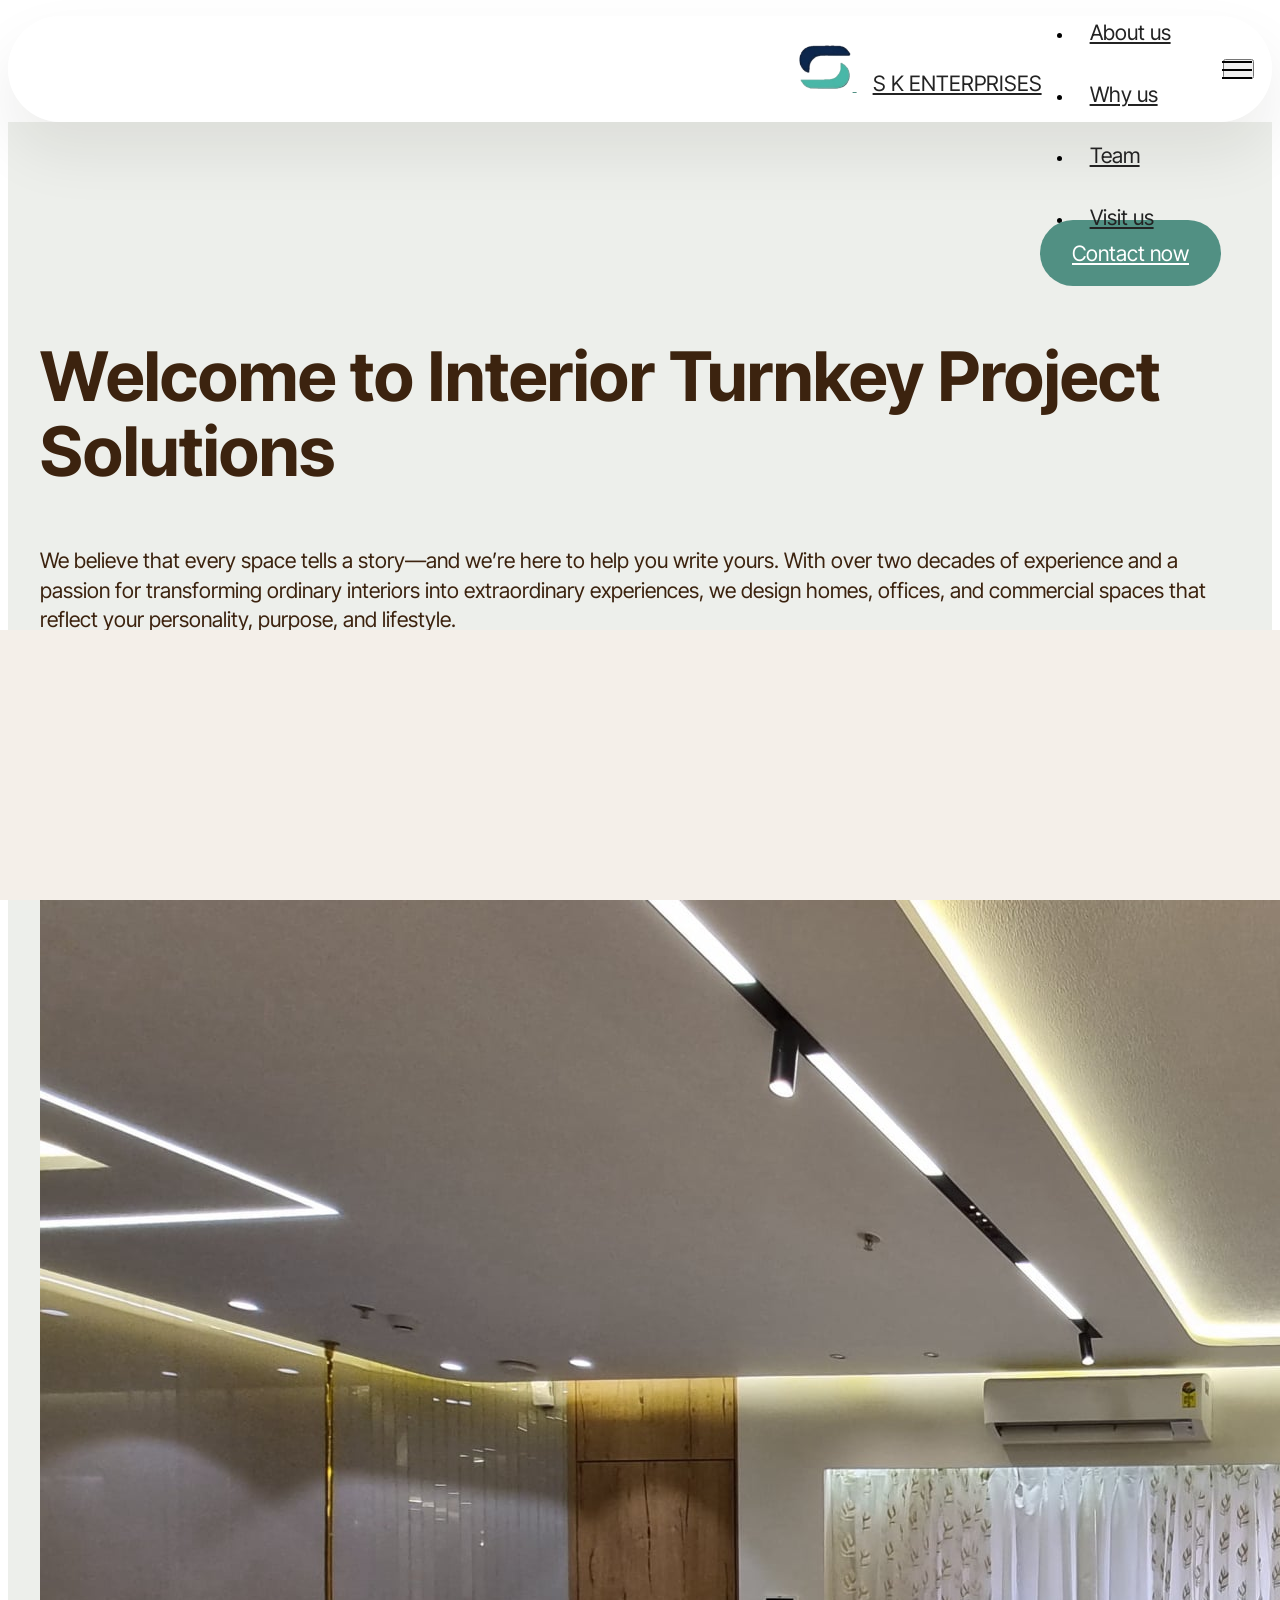
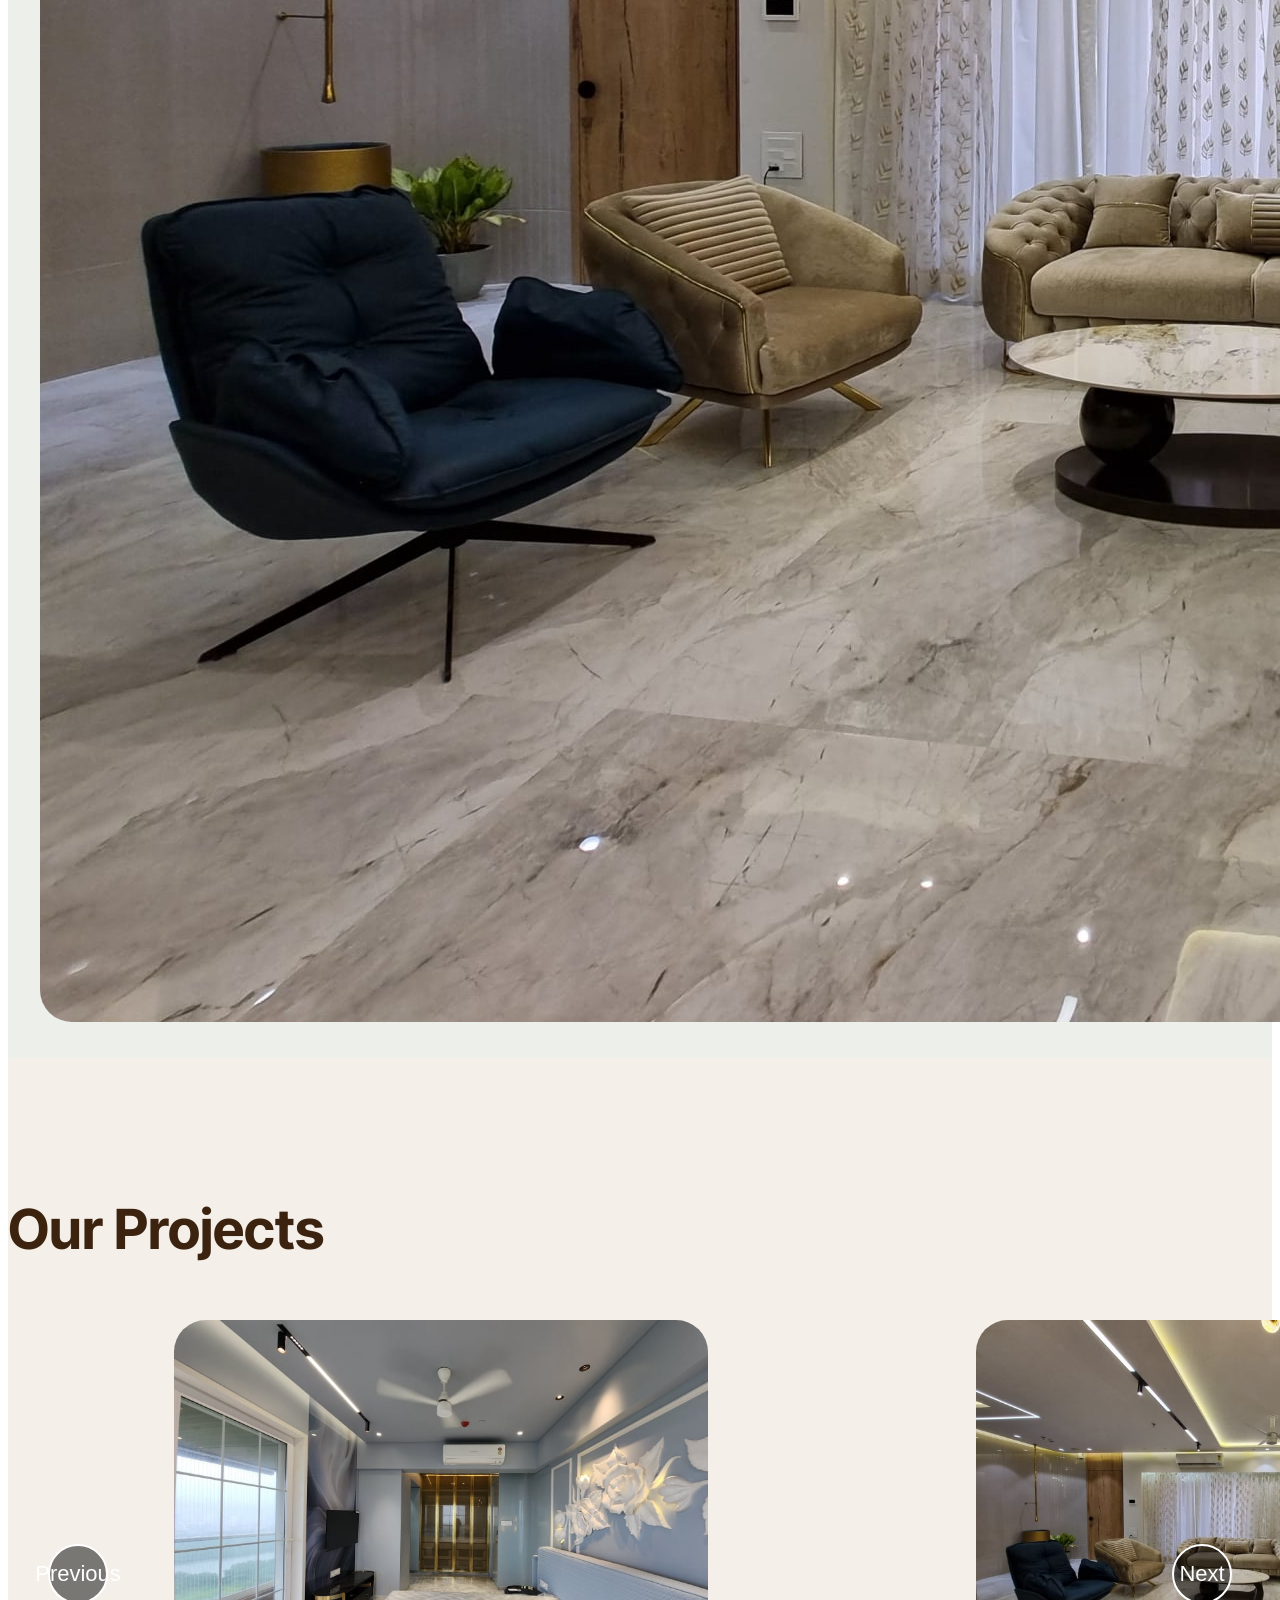
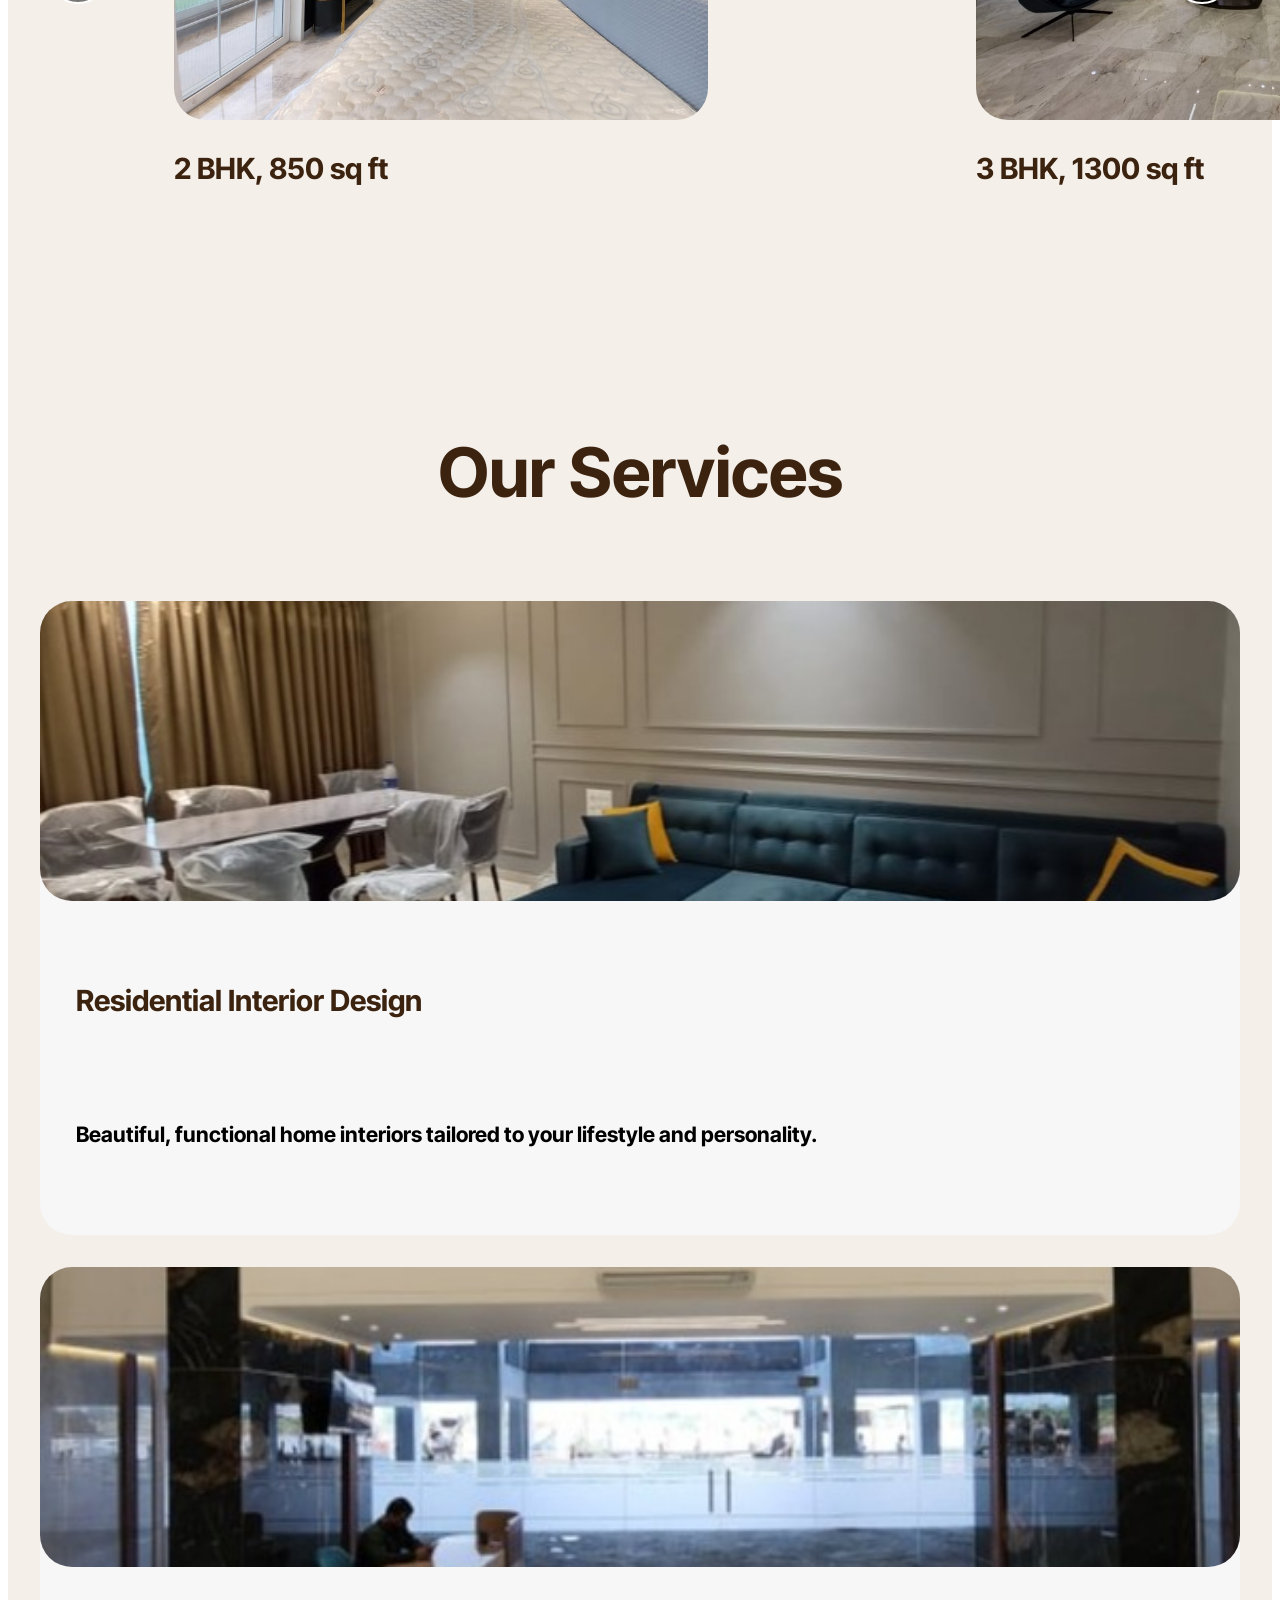
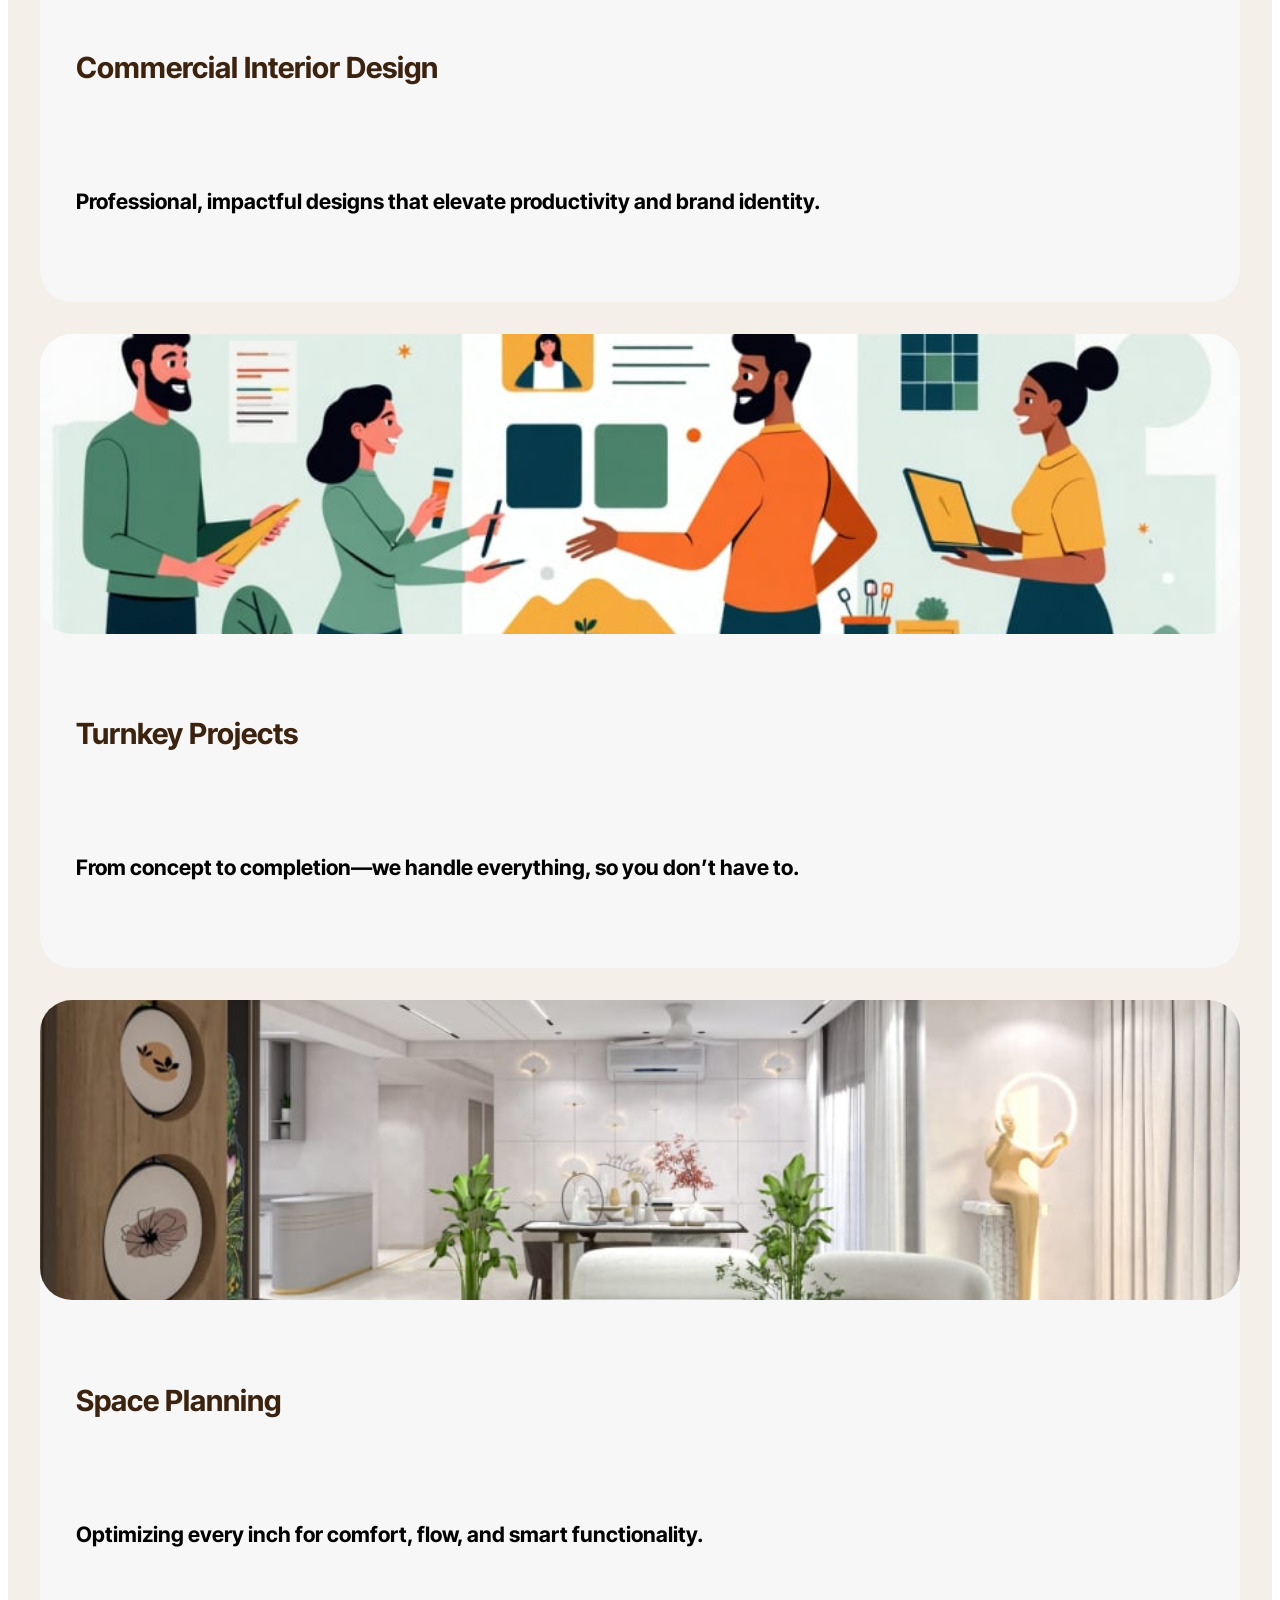
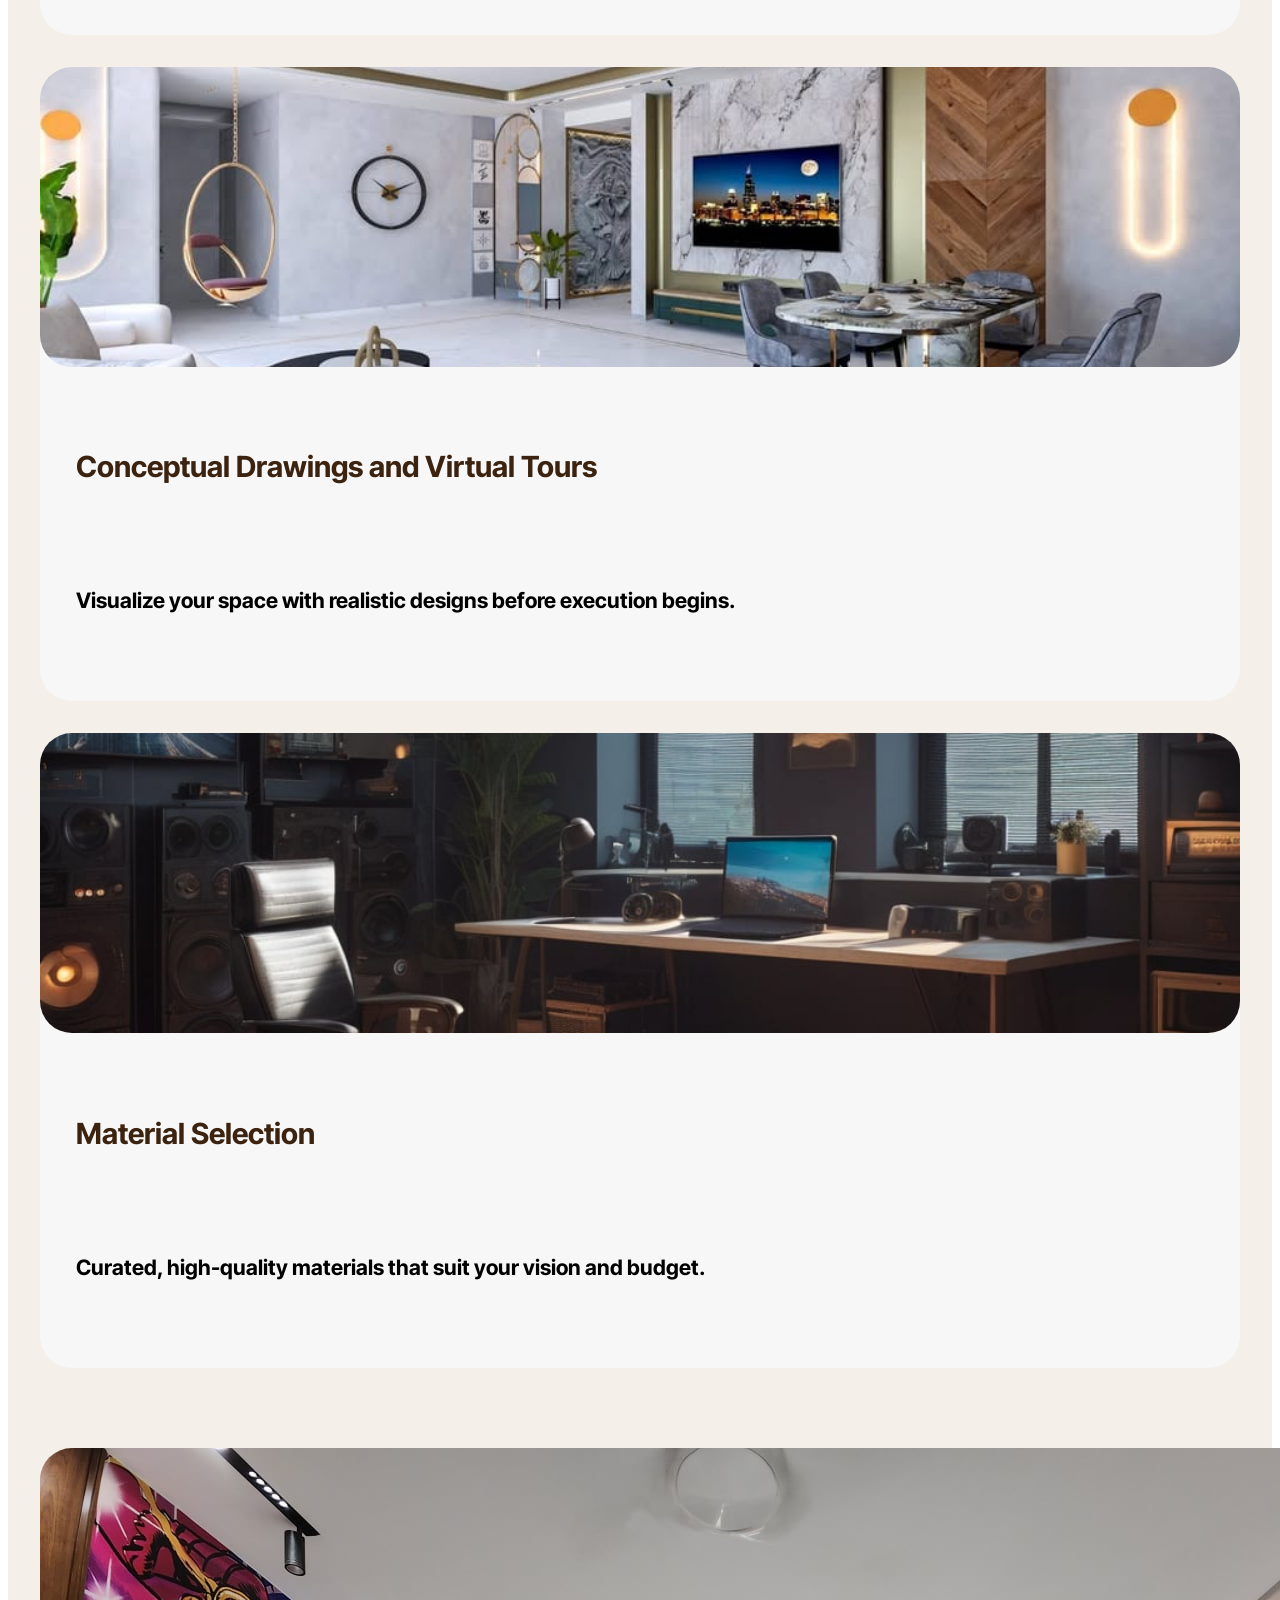
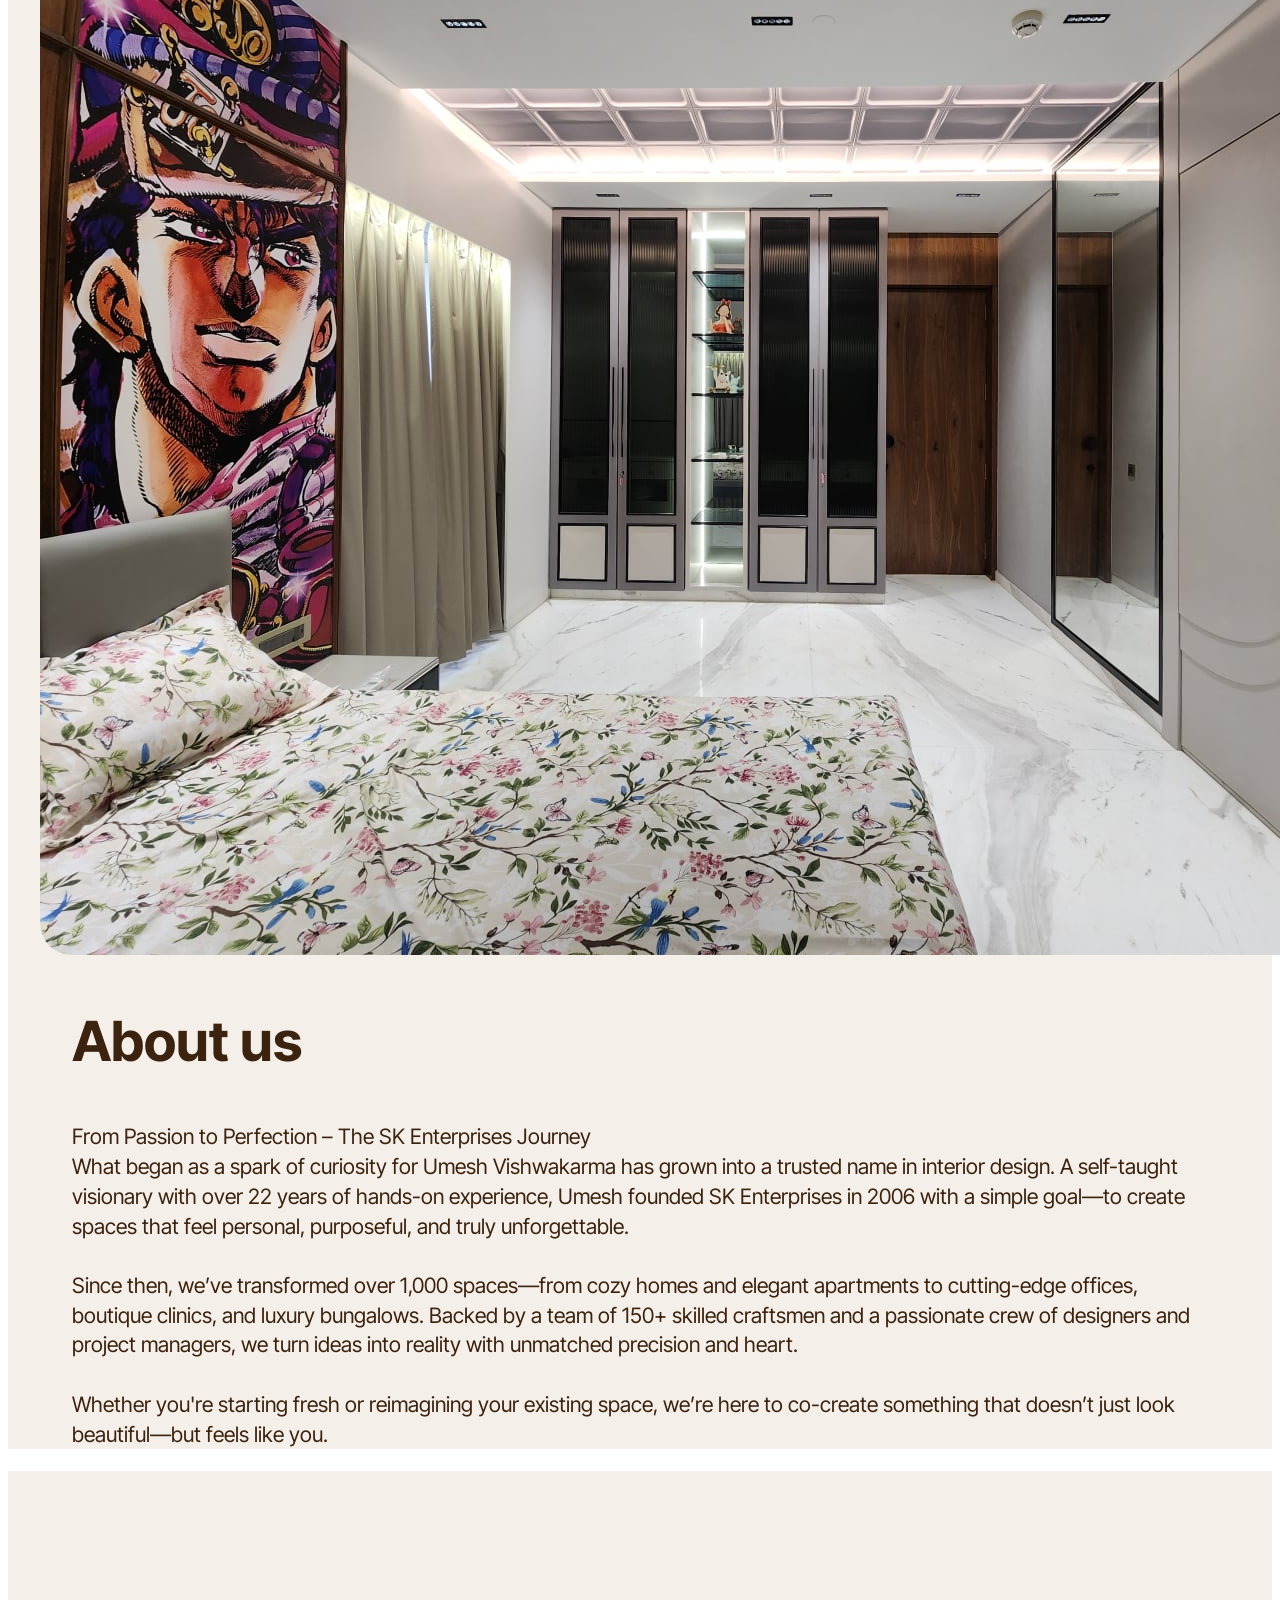
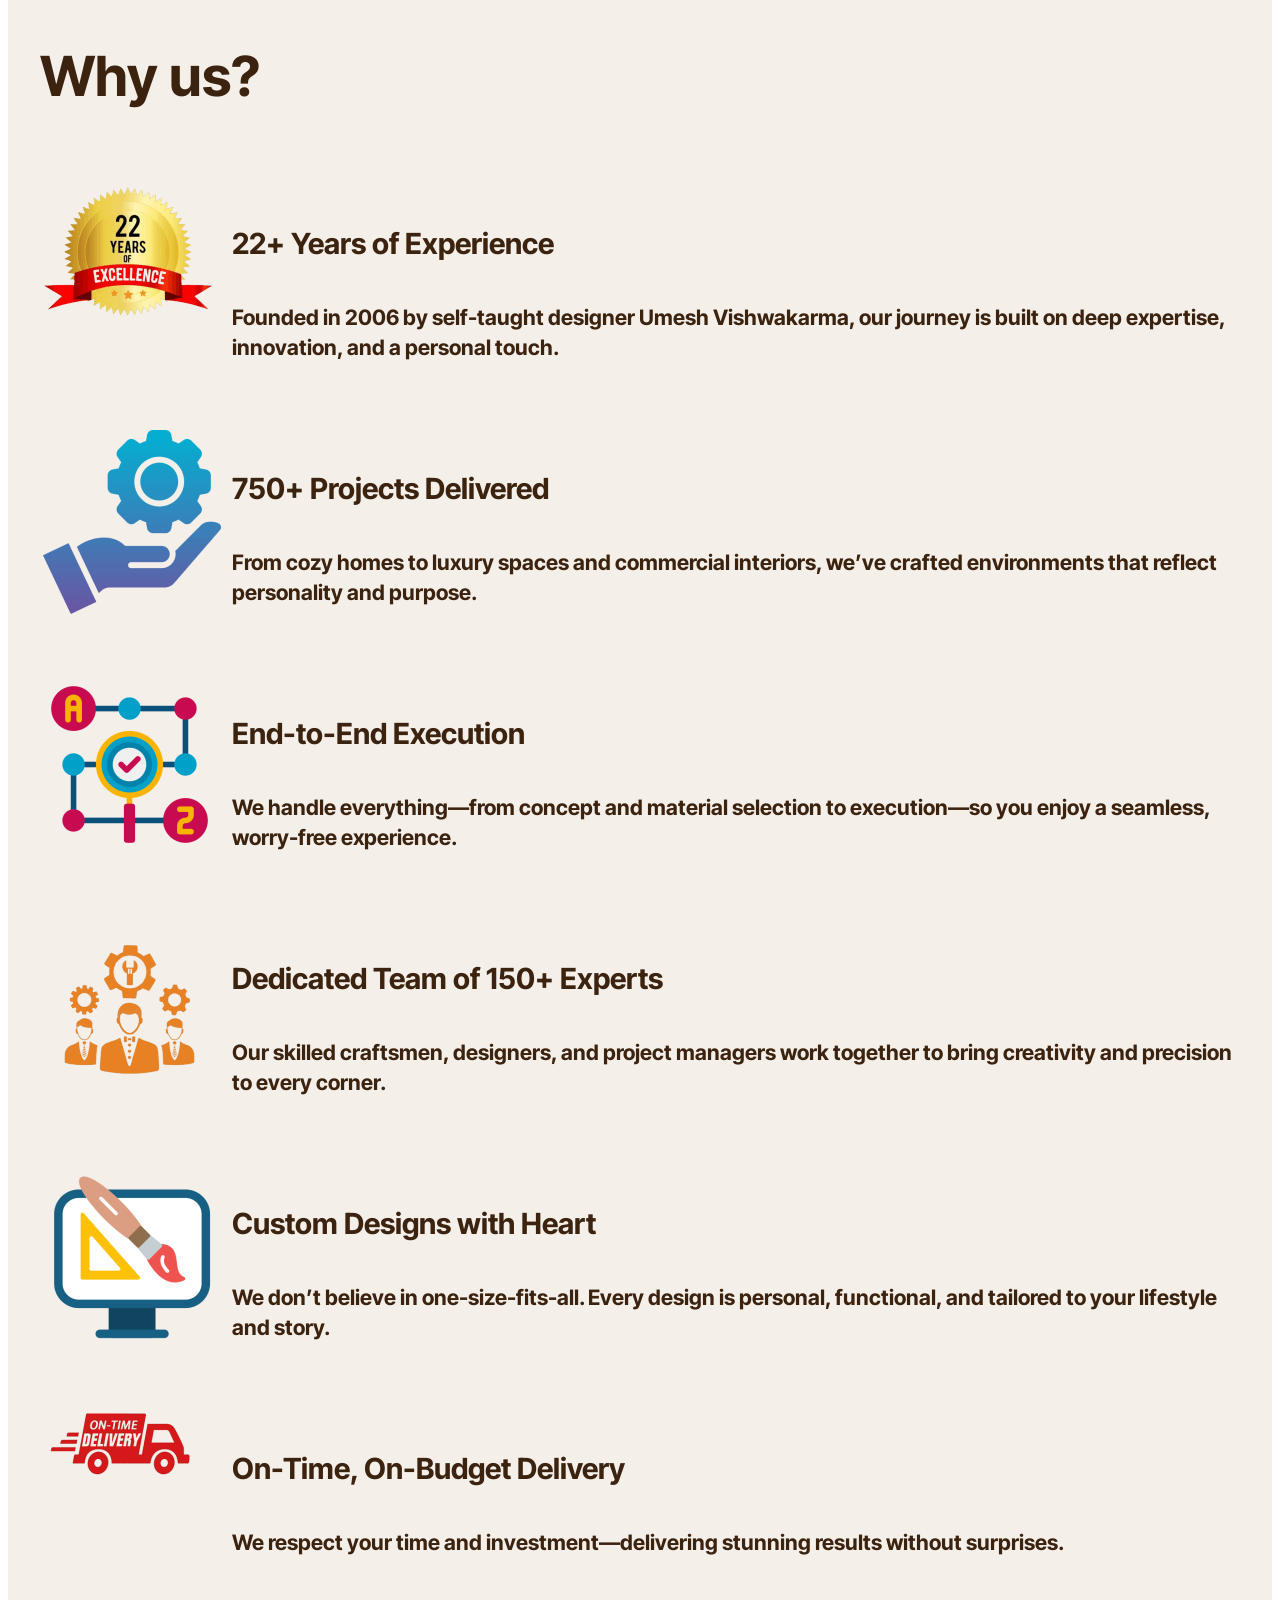
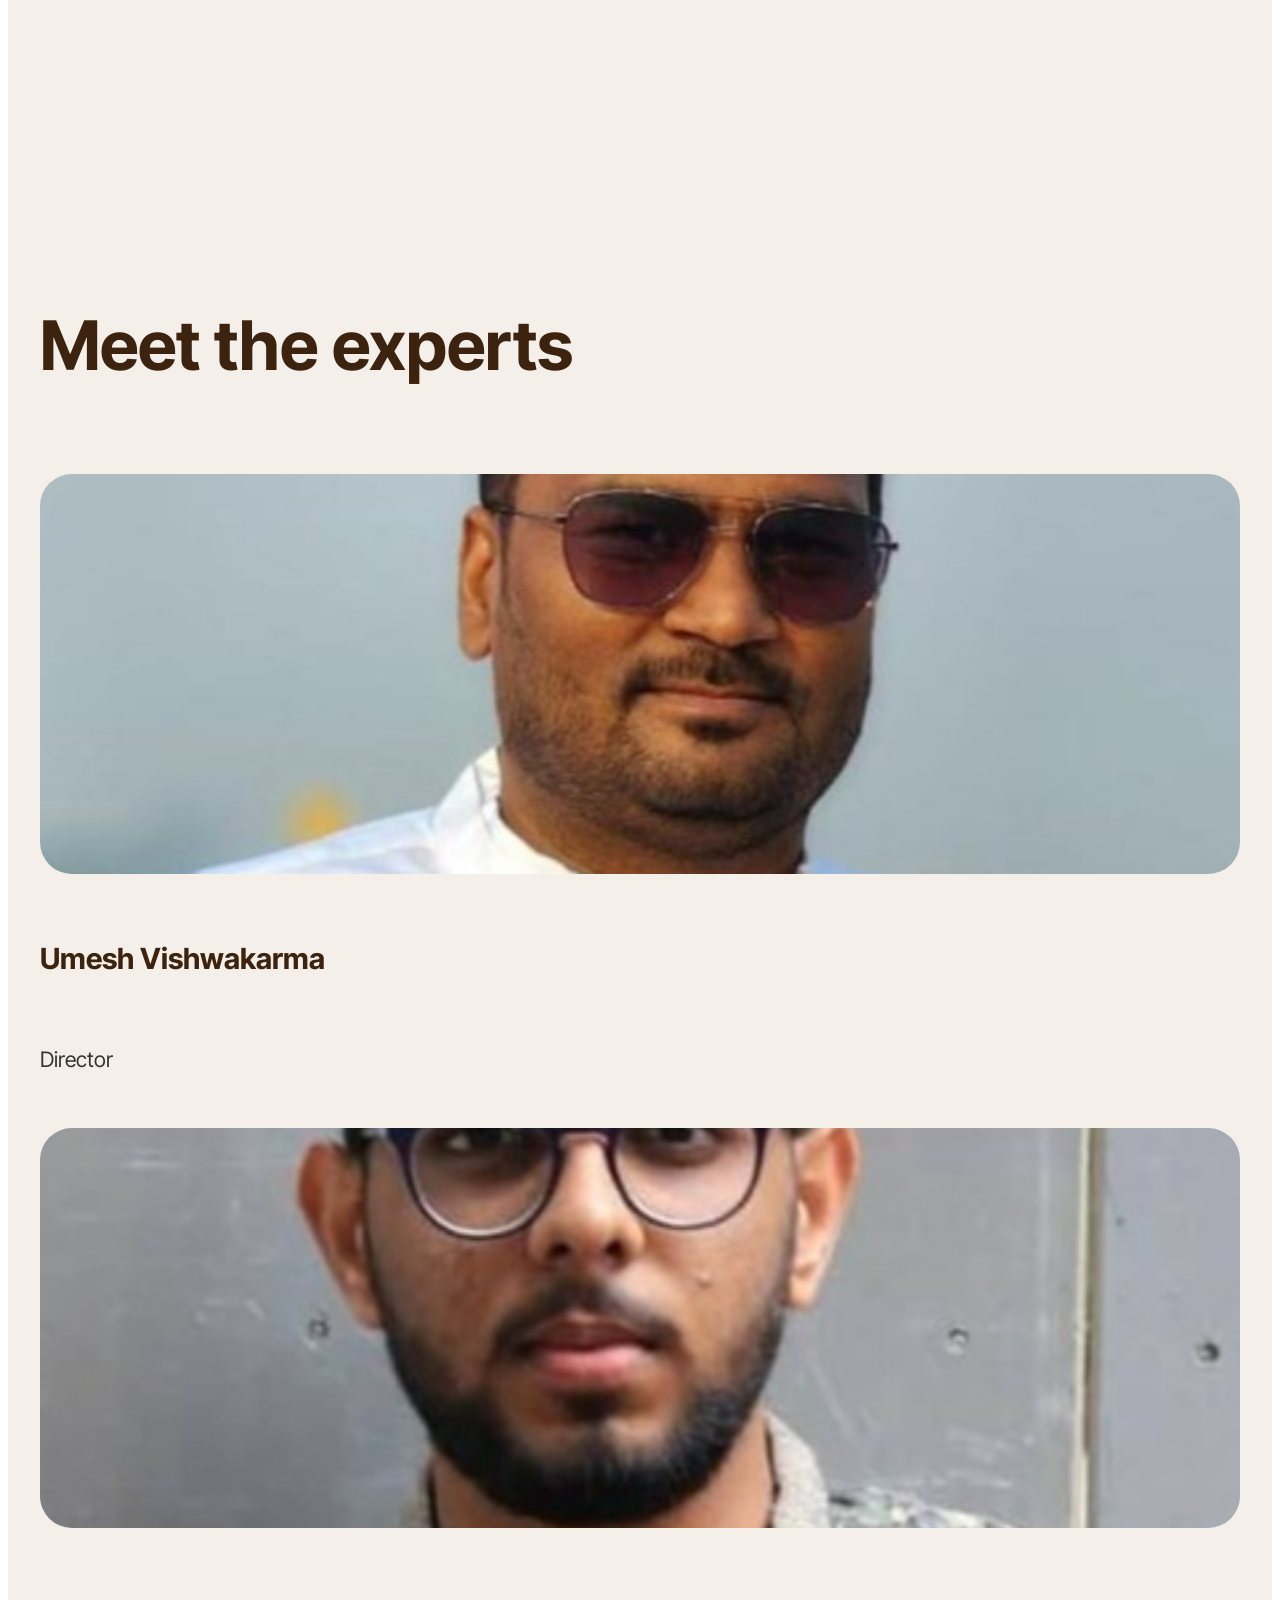
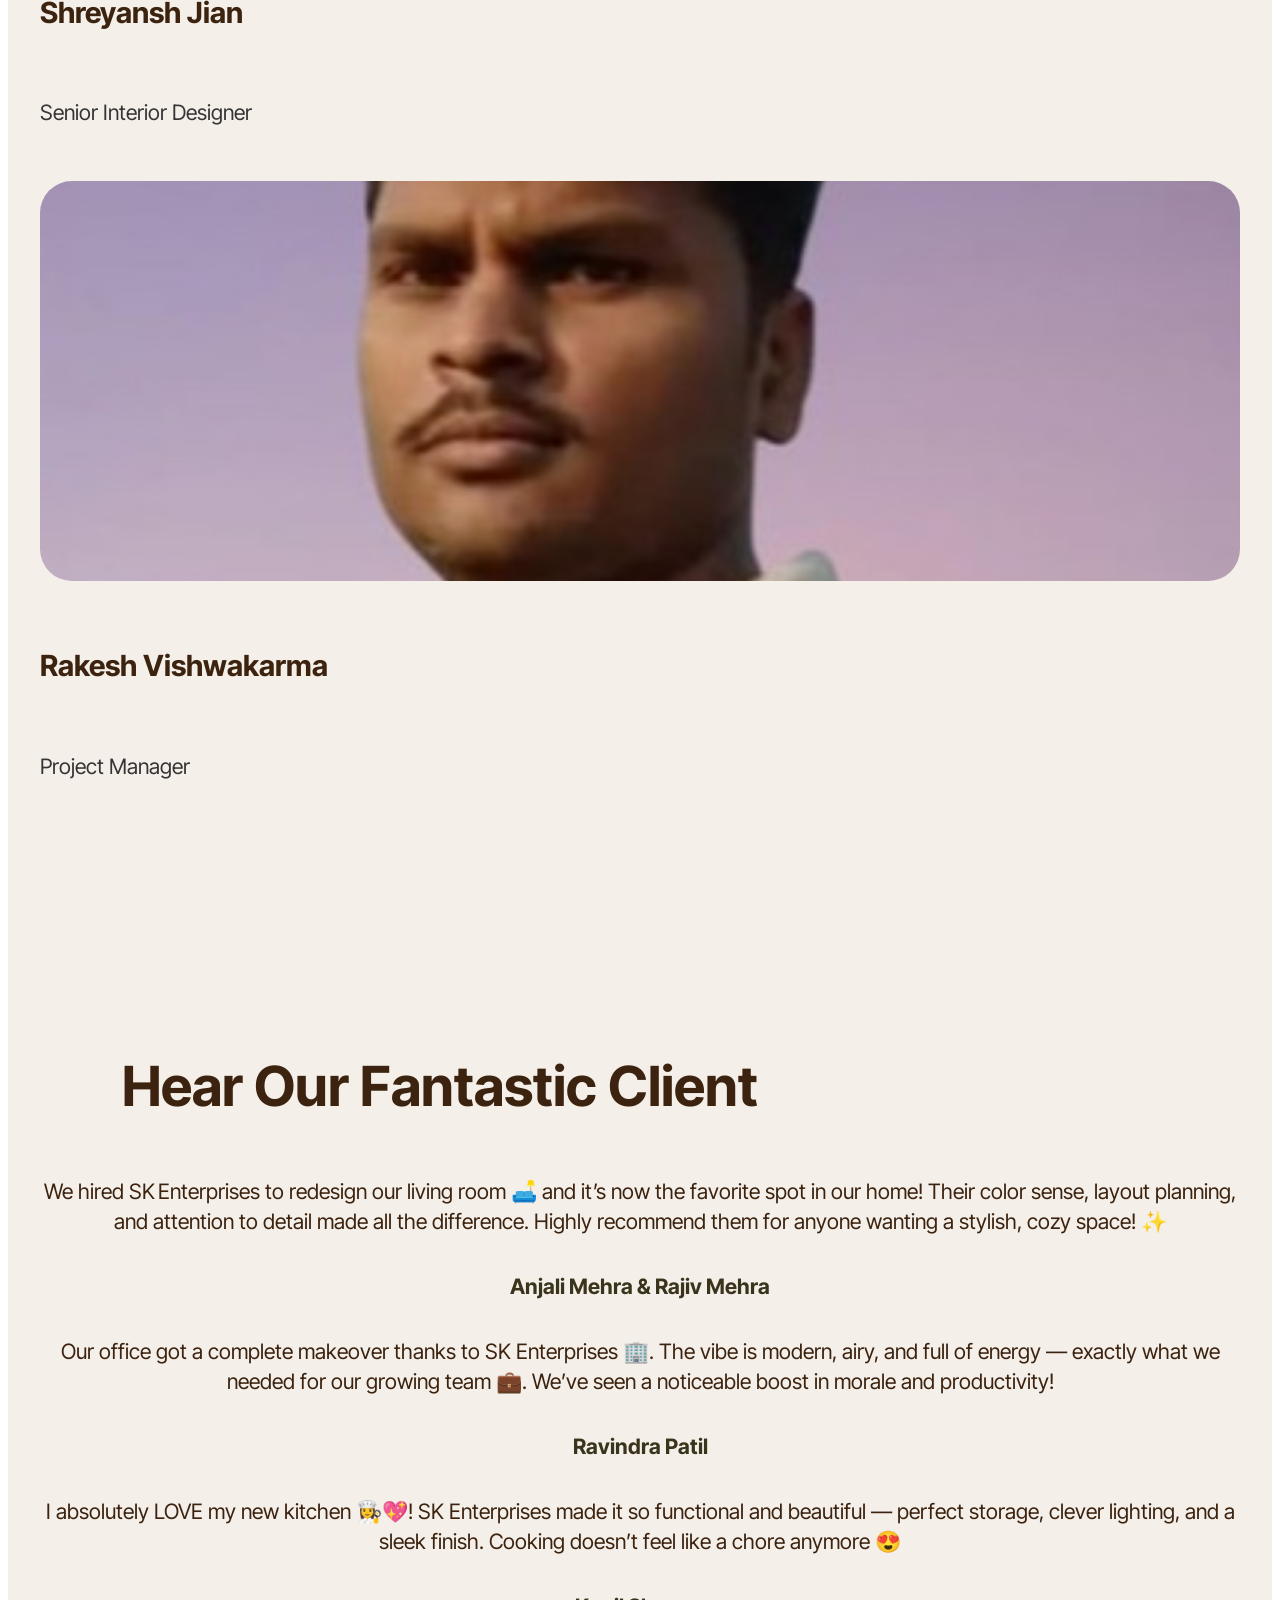
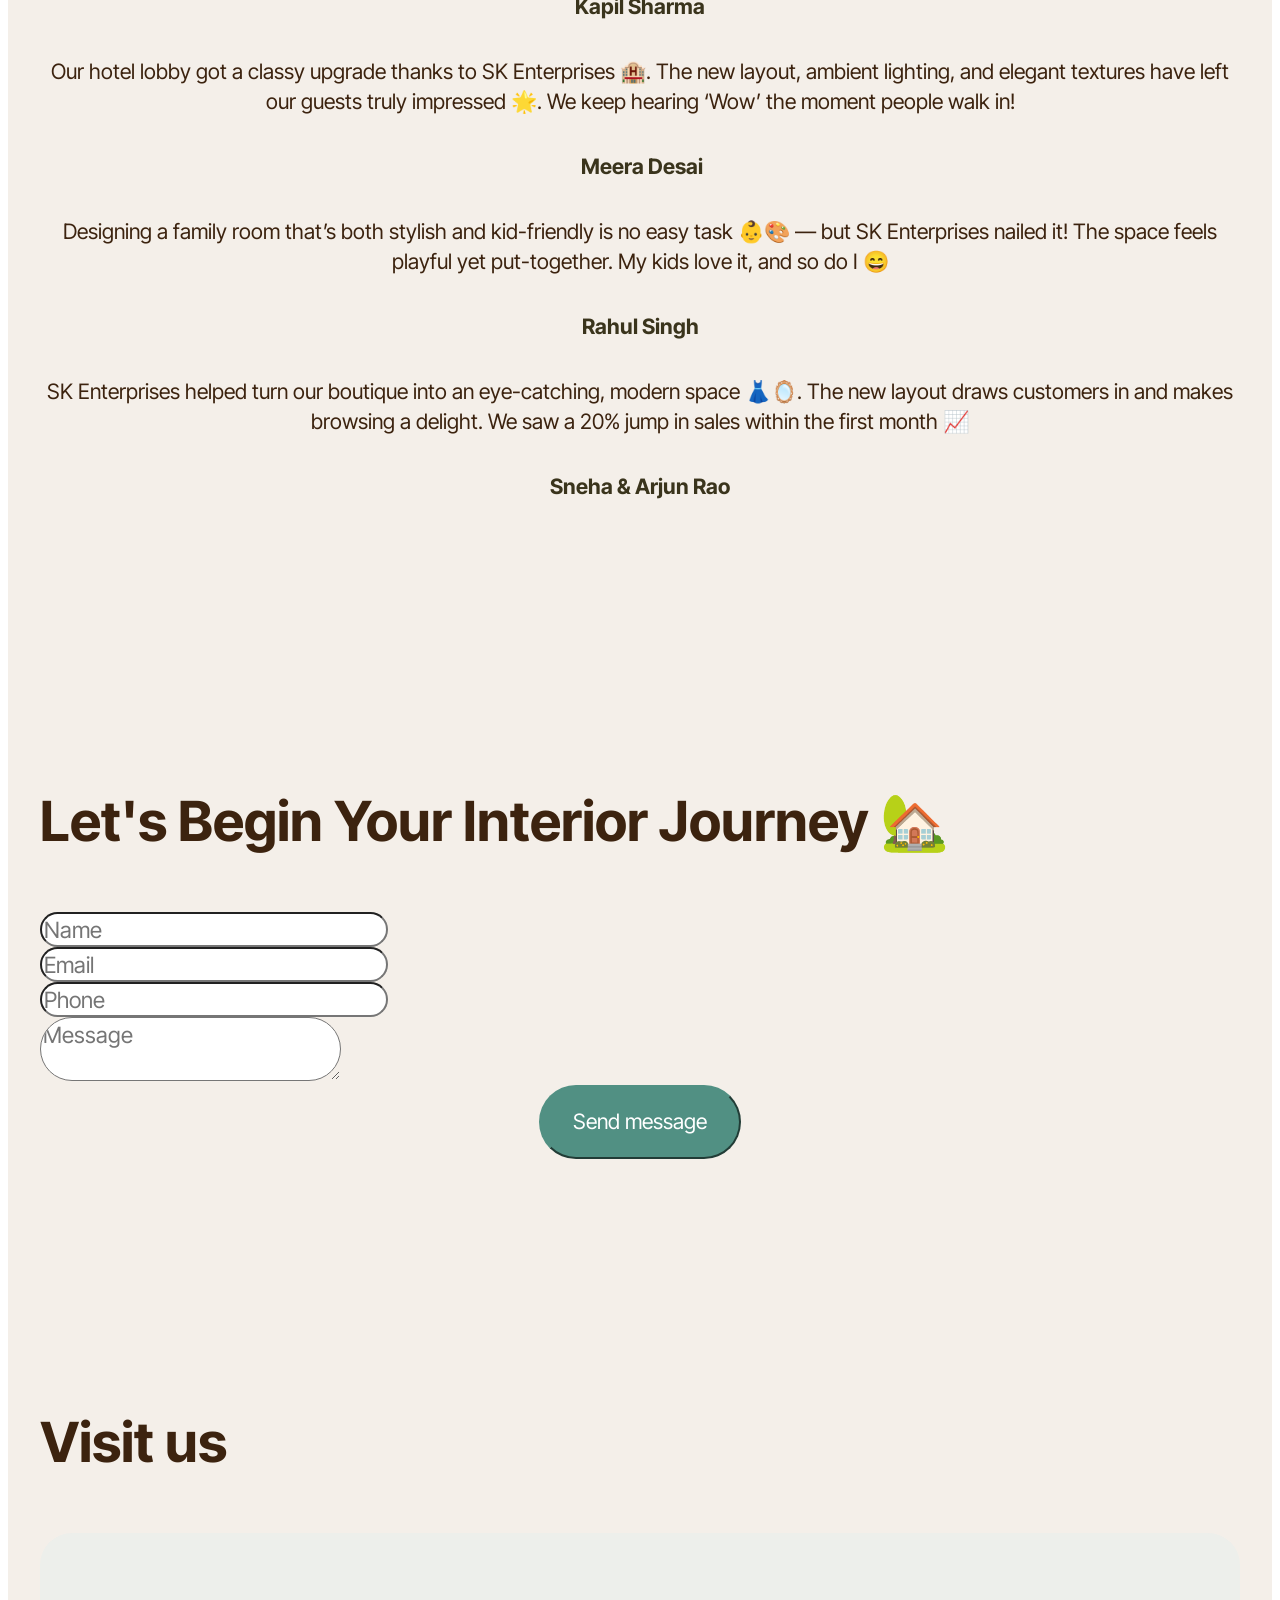
==== index.html @ c88d4fd4 "first" ====
<!DOCTYPE html>
<html  >
<head>
  <!-- Site made with S K Enterprises v6.0.6, https://skenterprises.work -->
  <meta charset="UTF-8">
  <meta http-equiv="X-UA-Compatible" content="IE=edge">
  <meta name="generator" content="Mobirise v6.0.6, skenterprises.work">
  <meta name="viewport" content="width=device-width, initial-scale=1, minimum-scale=1">
  <link rel="shortcut icon" href="assets/images/logo-96x81.png" type="image/x-icon">
  <meta name="description" content="">
  
  
  <title>Home</title>
  <link rel="stylesheet" href="assets/web/assets/mobirise-icons2/mobirise2.css">
  <link rel="stylesheet" href="assets/bootstrap/css/bootstrap.min.css">
  <link rel="stylesheet" href="assets/bootstrap/css/bootstrap-grid.min.css">
  <link rel="stylesheet" href="assets/bootstrap/css/bootstrap-reboot.min.css">
  <link rel="stylesheet" href="assets/animatecss/animate.css">
  <link rel="stylesheet" href="assets/dropdown/css/style.css">
  <link rel="stylesheet" href="assets/socicon/css/styles.css">
  <link rel="stylesheet" href="assets/theme/css/style.css">
  <link rel="preload" href="https://fonts.googleapis.com/css?family=Inter+Tight:100,200,300,400,500,600,700,800,900,100i,200i,300i,400i,500i,600i,700i,800i,900i&display=swap" as="style" onload="this.onload=null;this.rel='stylesheet'">
  <noscript><link rel="stylesheet" href="https://fonts.googleapis.com/css?family=Inter+Tight:100,200,300,400,500,600,700,800,900,100i,200i,300i,400i,500i,600i,700i,800i,900i&display=swap"></noscript>
  <link rel="preload" as="style" href="assets/mobirise/css/mbr-additional.css?v=DCrviF"><link rel="stylesheet" href="assets/mobirise/css/mbr-additional.css?v=DCrviF" type="text/css">

  
  
  
</head>
<body>
  
  <section data-bs-version="5.1" class="menu menu2 cid-tJS6tZXiPa" once="menu" id="menu02-0">
	

	<nav class="navbar navbar-dropdown navbar-fixed-top navbar-expand-lg">
		<div class="container">
			<div class="navbar-brand">
				<span class="navbar-logo">
					<a href="https://skenterprises.work/">
						<img src="assets/images/logo-96x81.png" alt="S K ENTERPRISES" style="height: 3rem;">
					</a>
				</span>
				<span class="navbar-caption-wrap"><a class="navbar-caption text-black text-primary display-4" href="index.html#header05-1">S K ENTERPRISES</a></span>
			</div>
			<button class="navbar-toggler" type="button" data-toggle="collapse" data-bs-toggle="collapse" data-target="#navbarSupportedContent" data-bs-target="#navbarSupportedContent" aria-controls="navbarNavAltMarkup" aria-expanded="false" aria-label="Toggle navigation">
				<div class="hamburger">
					<span></span>
					<span></span>
					<span></span>
					<span></span>
				</div>
			</button>
			<div class="collapse navbar-collapse" id="navbarSupportedContent">
				<ul class="navbar-nav nav-dropdown" data-app-modern-menu="true"><li class="nav-item"><a class="nav-link link text-black text-primary display-4" href="index.html#slider02-26">Projects</a></li><li class="nav-item">
						<a class="nav-link link text-black text-primary display-4" href="index.html#features04-1k" aria-expanded="false">Services</a>
					</li><li class="nav-item">
						<a class="nav-link link text-black text-primary display-4" href="index.html#header01-7">About us</a>
					</li><li class="nav-item"><a class="nav-link link text-black text-primary display-4" href="index.html#features015-m">Why us</a></li>
					
					<li class="nav-item">
						<a class="nav-link link text-black text-primary display-4" href="index.html#people03-1j">Team</a>
					</li><li class="nav-item"><a class="nav-link link text-black text-primary display-4" href="index.html#contacts02-9">Visit us</a></li></ul>
				
				<div class="navbar-buttons mbr-section-btn"><a class="btn btn-primary display-4" href="index.html#form02-6">Contact now</a></div>
			</div>
		</div>
	</nav>
</section>

<section data-bs-version="5.1" class="header5 cid-tJS6uM4N87" id="header05-1">
	

	
	
	<div class="topbg"></div>
	<div class="align-center container-fluid">
		<div class="row justify-content-center">
			<div class="col-md-12 col-lg-9">
				<h1 class="mbr-section-title mbr-fonts-style mb-4 display-1"><strong>Welcome to Interior Turnkey Project Solutions</strong></h1>
				<p class="mbr-text mbr-fonts-style mb-4 display-7">We believe that every space tells a story—and we’re here to help you write yours. With over two decades of experience and a passion for transforming ordinary interiors into extraordinary experiences, we design homes, offices, and commercial spaces that reflect your personality, purpose, and lifestyle. <br>From concept to completion, our team of skilled designers and craftsmen work with heart, precision, and creativity to bring your vision to life. Let’s design something timeless, functional, and truly you.</p>
				
			</div>
		</div>
		<div class="row mt-5 justify-content-center">
			<div class="col-12 col-lg-11">
				<img src="assets/images/whatsapp20image202025-08-1520at203.26.3920pm202-2542x1906.webp" alt="S K Enterprises" title="">
			</div>
		</div>
	</div>
</section>

<section data-bs-version="5.1" class="slider2 mbr-embla cid-uQK5oDhJ5b" id="slider02-26">
    

    
    

    <div class="position-relative text-center">
        <h3 class="mb-5 mbr-fonts-style display-2">
            <strong>Our Projects</strong></h3>

        <div class="embla" data-skip-snaps="true" data-align="center" data-loop="true" data-auto-play="true" data-auto-play-interval="4" data-draggable="true">
            <div class="embla__viewport container-fluid">
                <div class="embla__container">
                    
                    <div class="embla__slide slider-image item active" style="margin-left: 1rem; margin-right: 1rem;">
                        <div class="user">
                            <div class="user_image">
                                <div class="item-wrapper position-relative">
                                    
                                <a href="patil.html#gallery01-2d" target="false"></a><a href="4bhk1800.html#gallery01-2p" target="true"></a><a href="4bhk1800.html#gallery01-2p" target="true"></a><a href="2bhk1200.html#gallery01-1u" target="true"></a><a href="2bhk1200.html" target="true"></a><a href="2bhk850.html"><img src="assets/images/img-20250621-wa0103-815x611.webp" alt="2 BHK" data-slide-to="0" data-bs-slide-to="0"></a></div>
                            </div>
                            <div class="user_text mb-4">
                                <p class="mbr-fonts-style display-5"><strong>2 BHK, 850 sq ft</strong></p>
                            </div>
                            
                            
                        </div>
                    </div><div class="embla__slide slider-image item active" style="margin-left: 1rem; margin-right: 1rem;">
                        <div class="user">
                            <div class="user_image">
                                <div class="item-wrapper position-relative">
                                    
                                <a href="patil.html#gallery01-2d" target="false"></a><a href="4bhk1800.html#gallery01-2p" target="true"></a><a href="4bhk1800.html#gallery01-2p" target="true"></a><a href="2bhk1200.html#gallery01-1u" target="true"></a><a href="2bhk1200.html#gallery01-1u" target="false"></a><a href="3bhk1500.html" target="true"></a><a href="3bhk1300.html"><img src="assets/images/img-20240228-wa0088-815x611.webp" alt="3 BHK" data-slide-to="1" data-bs-slide-to="1"></a></div>
                            </div>
                            <div class="user_text mb-4">
                                <p class="mbr-fonts-style display-5"><strong>3 BHK, 1300 sq ft</strong></p>
                            </div>
                            
                            
                        </div>
                    </div><div class="embla__slide slider-image item active" style="margin-left: 1rem; margin-right: 1rem;">
                        <div class="user">
                            <div class="user_image">
                                <div class="item-wrapper position-relative">
                                    
                                <a href="patil.html#gallery01-2d" target="false"></a><a href="4bhk1800.html#gallery01-2p" target="true"></a><a href="4bhk1800.html#gallery01-2p" target="true"></a><a href="2bhk1200.html#gallery01-1u" target="true"></a><a href="4bhk1800.html" target="true"></a><a href="4bhk1500.html"><img src="assets/images/20250619-131458-815x611.webp" alt="4 BHK" data-slide-to="2" data-bs-slide-to="2"></a></div>
                            </div>
                            <div class="user_text mb-4">
                                <p class="mbr-fonts-style display-5"><strong>4 BHK, 1500 sq ft</strong></p>
                            </div>
                            
                            
                        </div>
                    </div><div class="embla__slide slider-image item active" style="margin-left: 1rem; margin-right: 1rem;">
                        <div class="user">
                            <div class="user_image">
                                <div class="item-wrapper position-relative">
                                    
                                <a href="patil.html#gallery01-2d" target="false"></a><a href="4bhk1800.html#gallery01-2p" target="true"></a><a href="4bhk1800.html#gallery01-2p" target="true"></a><a href="2bhk1200.html#gallery01-1u" target="true"></a><a href="page5.html" target="true"></a><a href="5bhk3000.html"><img src="assets/images/20250619-122621-815x611.webp" alt="5 BHK" data-slide-to="3" data-bs-slide-to="3"></a></div>
                            </div>
                            <div class="user_text mb-4">
                                <p class="mbr-fonts-style display-5"><strong>Penthouse, 3000 sq ft</strong></p>
                            </div>
                            
                            
                        </div>
                    </div><div class="embla__slide slider-image item active" style="margin-left: 1rem; margin-right: 1rem;">
                        <div class="user">
                            <div class="user_image">
                                <div class="item-wrapper position-relative">
                                    
                                <a href="patil.html#gallery01-2d" target="false"></a><a href="4bhk1800.html#gallery01-2p" target="true"></a><a href="4bhk1800.html#gallery01-2p" target="true"></a><a href="2bhk1200.html#gallery01-1u" target="true"></a><a href="page6.html" target="true"></a><a href="lobby.html"><img src="assets/images/whatsapp20image202025-08-1520at204.30.5720pm202-815x611.webp" alt="Lobby " data-slide-to="4" data-bs-slide-to="4"></a></div>
                            </div>
                            <div class="user_text mb-4">
                                <p class="mbr-fonts-style display-5"><strong>Reception Lobby</strong></p>
                            </div>
                            
                            
                        </div>
                    </div>
                    
                </div>
            </div>
            <button class="embla__button embla__button--prev">
                <span class="mobi-mbri mobi-mbri-arrow-prev mbr-iconfont" aria-hidden="true"></span>
                <span class="sr-only visually-hidden visually-hidden">Previous</span>
            </button>
            <button class="embla__button embla__button--next">
                <span class="mobi-mbri mobi-mbri-arrow-next mbr-iconfont" aria-hidden="true"></span>
                <span class="sr-only visually-hidden visually-hidden">Next</span>
            </button>
        </div>
    </div>
</section>

<section data-bs-version="5.1" class="features4 cid-uP9hvkWkOQ" id="features04-1k">
	
	
	<div class="container-fluid">
		<div class="mbr-section-head mb-5">
			<h4 class="mbr-section-title mbr-fonts-style align-left mb-3 display-1">
				<strong>Our Services</strong></h4>
			
			
		</div>
		<div class="row">
			
			<div class="item features-image col-12 col-md-6 col-lg-4 active">
				<div class="item-wrapper">
					<div class="item-img">
						<img src="assets/images/whatsapp20image202025-08-1520at204.34.4820pm-883x662.webp" alt="S K Enterprises" data-slide-to="0" data-bs-slide-to="0">
					</div>
					<div class="item-content">
						<h5 class="item-title mbr-fonts-style display-5"><strong>Residential Interior Design</strong></h5>
						<h6 class="item-subtitle mbr-fonts-style display-7"><strong>Beautiful, functional home interiors tailored to your lifestyle and personality.</strong></h6>
						
						
					</div>
				</div>
			</div><div class="item features-image col-12 col-md-6 col-lg-4">
				<div class="item-wrapper">
					<div class="item-img">
						<img src="assets/images/whatsapp20image202025-08-1520at204.30.5720pm-883x662.webp" alt="S K Enterprises" data-slide-to="1" data-bs-slide-to="1">
					</div>
					<div class="item-content">
						<h5 class="item-title mbr-fonts-style display-5"><strong>Commercial Interior Design</strong></h5>
						<h6 class="item-subtitle mbr-fonts-style display-7"><strong>Professional, impactful designs that elevate productivity and brand identity.</strong></h6>
						
						
					</div>

				</div>
			</div>
			<div class="item features-image col-12 col-md-6 col-lg-4">
				<div class="item-wrapper">
					<div class="item-img">
						<img src="assets/images/flux-dev-a-stylized-illustration-of-a-creative-workspace-showc-1-883x883.webp" alt="S K Enterprises" data-slide-to="2" data-bs-slide-to="2">
					</div>
					<div class="item-content">
						<h5 class="item-title mbr-fonts-style display-5"><strong>Turnkey Projects</strong></h5>
						<h6 class="item-subtitle mbr-fonts-style display-7"><strong>From concept to completion—we handle everything, so you don’t have to.</strong></h6>
						
						
					</div>
				</div>
			</div><div class="item features-image col-12 col-md-6 col-lg-4">
				<div class="item-wrapper">
					<div class="item-img">
						<img src="assets/images/space20planning-883x496.webp" alt="S K Enterprises" data-slide-to="3" data-bs-slide-to="3">
					</div>
					<div class="item-content">
						<h5 class="item-title mbr-fonts-style display-5"><strong>Space Planning</strong></h5>
						<h6 class="item-subtitle mbr-fonts-style display-7"><strong>Optimizing every inch for comfort, flow, and smart functionality.</strong></h6>
						
						
					</div>
				</div>
			</div><div class="item features-image col-12 col-md-6 col-lg-4">
				<div class="item-wrapper">
					<div class="item-img">
						<img src="assets/images/469673461-122193527882192887-3149158123105357282-n-960x540.webp" alt="S K Enterprises" data-slide-to="4" data-bs-slide-to="4">
					</div>
					<div class="item-content">
						<h5 class="item-title mbr-fonts-style display-5"><strong>Conceptual Drawings and Virtual Tours</strong></h5>
						<h6 class="item-subtitle mbr-fonts-style display-7"><strong>Visualize your space with realistic designs before execution begins.</strong></h6>
						
						
					</div>
				</div>
			</div><div class="item features-image col-12 col-md-6 col-lg-4">
				<div class="item-wrapper">
					<div class="item-img">
						<img src="assets/images/albedobase-xl-material-selection-for-interior-design-curated-h-3-1024x1024.webp" alt="S K Enterprises" data-slide-to="5" data-bs-slide-to="5">
					</div>
					<div class="item-content">
						<h5 class="item-title mbr-fonts-style display-5"><strong>Material Selection</strong></h5>
						<h6 class="item-subtitle mbr-fonts-style display-7"><strong>Curated, high-quality materials that suit your vision and budget.</strong></h6>
						
						
					</div>
				</div>
			</div>
			
			
			
		</div>
	</div>
</section>

<section data-bs-version="5.1" class="header1 cid-tJS9vXDdRK mbr-fullscreen" id="header01-7">
	

	
	

	<div class="container">
		<div class="row justify-content-center">
			<div class="col-12 col-md-12 col-lg-7 image-wrapper">
				<img class="w-100" src="assets/images/20250619-114751-1476x1107.webp" alt="S K Enterprises">
			</div>
			<div class="col-12 col-lg col-md-12">
				<div class="text-wrapper align-left">
					<h1 class="mbr-section-title mbr-fonts-style mb-4 display-2"><strong>About us</strong></h1>
					<p class="mbr-text mbr-fonts-style mb-4 display-7">From Passion to Perfection – The SK Enterprises Journey<br>What began as a spark of curiosity for Umesh Vishwakarma has grown into a trusted name in interior design. A self-taught visionary with over 22 years of hands-on experience, Umesh founded SK Enterprises in 2006 with a simple goal—to create spaces that feel personal, purposeful, and truly unforgettable.<br><br>Since then, we’ve transformed over 1,000 spaces—from cozy homes and elegant apartments to cutting-edge offices, boutique clinics, and luxury bungalows. Backed by a team of 150+ skilled craftsmen and a passionate crew of designers and project managers, we turn ideas into reality with unmatched precision and heart.<br><br>Whether you're starting fresh or reimagining your existing space, we’re here to co-create something that doesn’t just look beautiful—but feels like you.</p>
					
				</div>
			</div>
		</div>
	</div>
</section>

<section data-bs-version="5.1" class="features15 cid-tLek7gQhG7" id="features015-m">
	

	
	
	<div class="container-fluid">
		<div class="mbr-section-head mb-5">
			<h4 class="mbr-section-title mbr-fonts-style align-center mb-0 display-2">
			  <strong>Why us?</strong></h4>
			
		  </div>
		<div class="row justify-content-center">
			<div class="item features-without-image col-12 col-lg-4 active">
				<div class="item-wrapper">
					<div class="img-wrapper">
						<img src="assets/images/22-years-removebg-preview-179x137.webp" alt="S K Enterprises" data-slide-to="3" data-bs-slide-to="3">
					</div>
					<div class="card-box">
						<h4 class="card-title mbr-fonts-style mb-3 display-5"><strong>22+ Years of Experience</strong></h4>
						<h5 class="card-text mbr-fonts-style display-7">Founded in 2006 by self-taught designer Umesh Vishwakarma, our journey is built on deep expertise, innovation, and a personal touch.</h5>
					</div>
				</div>
			</div><div class="item features-without-image col-12 col-lg-4">
				<div class="item-wrapper">
					<div class="img-wrapper">
						<img src="assets/images/project-removebg-preview-184x184.webp" alt="Project Delivered " data-slide-to="1" data-bs-slide-to="2">
					</div>
					<div class="card-box">
						<h4 class="card-title mbr-fonts-style mb-3 display-5"><strong>750+ Projects Delivered</strong></h4>
						<h5 class="card-text mbr-fonts-style display-7">From cozy homes to luxury spaces and commercial interiors, we’ve crafted environments that reflect personality and purpose.</h5>
					</div>
				</div>
			</div><div class="item features-without-image col-12 col-lg-4">
				<div class="item-wrapper">
					<div class="img-wrapper">
						<img src="assets/images/end2end-179x179.webp" alt="End-to-End Execution" data-slide-to="2" data-bs-slide-to="3">
					</div>
					<div class="card-box">
						<h4 class="card-title mbr-fonts-style mb-3 display-5"><strong>End-to-End Execution</strong></h4>
						<h5 class="card-text mbr-fonts-style display-7">We handle everything—from concept and material selection to execution—so you enjoy a seamless, worry-free experience.</h5>
					</div>
				</div>
			</div><div class="item features-without-image col-12 col-lg-4">
				<div class="item-wrapper">
					<div class="img-wrapper">
						<img src="assets/images/experts-removebg-preview-179x179.webp" alt="S K Enterprises" data-slide-to="3" data-bs-slide-to="4">
					</div>
					<div class="card-box">
						<h4 class="card-title mbr-fonts-style mb-3 display-5"><strong>Dedicated Team of 150+ Experts</strong></h4>
						<h5 class="card-text mbr-fonts-style display-7">Our skilled craftsmen, designers, and project managers work together to bring creativity and precision to every corner.</h5>
					</div>
				</div>
			</div><div class="item features-without-image col-12 col-lg-4">
				<div class="item-wrapper">
					<div class="img-wrapper">
						<img src="assets/images/12868385-184x184.webp" alt=" Custom Designs With Heart" data-slide-to="4" data-bs-slide-to="0">
					</div>
					<div class="card-box">
						<h4 class="card-title mbr-fonts-style mb-3 display-5"><strong>Custom Designs with Heart</strong></h4>
						<h5 class="card-text mbr-fonts-style display-7">We don’t believe in one-size-fits-all. Every design is personal, functional, and tailored to your lifestyle and story.</h5>
					</div>
				</div>
			</div><div class="item features-without-image col-12 col-lg-4">
				<div class="item-wrapper">
					<div class="img-wrapper">
						<img src="assets/images/on-time-removebg-preview-179x66.webp" alt="S K Enterprises" data-slide-to="5" data-bs-slide-to="5">
					</div>
					<div class="card-box">
						<h4 class="card-title mbr-fonts-style mb-3 display-5"><strong>On-Time, On-Budget Delivery</strong></h4>
						<h5 class="card-text mbr-fonts-style display-7">We respect your time and investment—delivering stunning results without surprises.</h5>
					</div>
				</div>
			</div>
			
			
		</div>
	</div>
</section>

<section data-bs-version="5.1" class="people3 cid-uP9fsUUfma" id="people03-1j">
	
	
	<div class="container-fluid">
		<div class="mbr-section-head mb-4">
			<h4 class="mbr-section-title mbr-fonts-style align-center mb-3 display-1">
				<strong>Meet the experts</strong></h4>
			
		</div>
		<div class="row">
			<div class="item features-image col-12 col-md-6 col-lg-4">
				<div class="item-wrapper">
					<div class="item-img mb-3">
						<img src="assets/images/img-20250629-wa0002-815x804.webp" alt="S K Enterprises" title="">
					</div>
					<div class="item-content align-left">
						
						<h6 class="item-subtitle mbr-fonts-style mb-3 display-5"><strong>Umesh Vishwakarma</strong></h6>
						<p class="mbr-text mbr-fonts-style mt-3 display-7">
							Director
						</p>
					</div>
					
				</div>
			</div>
			<div class="item features-image col-12 col-md-6 col-lg-4">
				<div class="item-wrapper">
					<div class="item-img mb-3">
						<img src="assets/images/img-20250629-wa0001-1-710x982.webp" alt="S K Enterprises" title="">
					</div>
					<div class="item-content align-left">
						
						<h6 class="item-subtitle mbr-fonts-style mb-3 display-5"><strong>Shreyansh Jian</strong></h6>
						<p class="mbr-text mbr-fonts-style mt-3 display-7">
							Senior Interior Designer

						</p>
					</div>
					
				</div>
			</div>
			<div class="item features-image col-12 col-md-6 col-lg-4">
				<div class="item-wrapper">
					<div class="item-img mb-3">
						<img src="assets/images/img-20250629-wa0004-removebg-preview-417x598.webp" alt="S K Enterprises" title="" data-slide-to="3" data-bs-slide-to="4">
					</div>
					<div class="item-content align-left">
						
						<h6 class="item-subtitle mbr-fonts-style mb-3 display-5"><strong>Rakesh Vishwakarma</strong></h6>
						<p class="mbr-text mbr-fonts-style mt-3 display-7">
							Project Manager <br>
						</p>
					</div>
					
				</div>
			</div>
		</div>
	</div>
</section>

<section data-bs-version="5.1" class="people05 cid-uPeQ73T4cU" id="people05-1n">
	

	
	
	<div class="container-fluid">
		<div class="row mb-5 justify-content-center">
			<div class="col-12 mb-0 content-head">
				<h3 class="mbr-section-title mbr-fonts-style align-center mb-0 display-2"><strong>Hear Our Fantastic Client</strong></h3>
				
			</div>
		</div>
		<div class="row">
			<div class="item features-without-image col-12 col-md-6 col-lg-6 active">
				<div class="item-wrapper">
					<div class="card-box align-left">
						<p class="card-text mbr-fonts-style display-7">
							We hired SK Enterprises to redesign our living room 🛋️ and it’s now the favorite spot in our home! Their color sense, layout planning, and attention to detail made all the difference. Highly recommend them for anyone wanting a stylish, cozy space! ✨</p>
						
						<h5 class="card-title mbr-fonts-style display-7"><strong>Anjali Mehra &amp; Rajiv Mehra</strong></h5>
					</div>
				</div>
			</div>
			<div class="item features-without-image col-12 col-md-6 col-lg-6">
				<div class="item-wrapper">
					<div class="card-box align-left">
						<p class="card-text mbr-fonts-style display-7">
							Our office got a complete makeover thanks to SK Enterprises 🏢. The vibe is modern, airy, and full of energy — exactly what we needed for our growing team 💼. We’ve seen a noticeable boost in morale and productivity!
						</p>
						
						<h5 class="card-title mbr-fonts-style display-7"><strong>Ravindra Patil</strong></h5>
					</div>
				</div>
			</div>
			<div class="item features-without-image col-12 col-md-6 col-lg-6">
				<div class="item-wrapper">
					<div class="card-box align-left">
						<p class="card-text mbr-fonts-style display-7">
							I absolutely LOVE my new kitchen 👩‍🍳💖! SK Enterprises made it so functional and beautiful — perfect storage, clever lighting, and a sleek finish. Cooking doesn’t feel like a chore anymore 😍
						</p>
						
						<h5 class="card-title mbr-fonts-style display-7"><strong>Kapil Sharma</strong></h5>
					</div>
				</div>
			</div>
			<div class="item features-without-image col-12 col-md-6 col-lg-6">
				<div class="item-wrapper">
					<div class="card-box align-left">
						<p class="card-text mbr-fonts-style display-7">
							Our hotel lobby got a classy upgrade thanks to SK Enterprises 🏨. The new layout, ambient lighting, and elegant textures have left our guests truly impressed 🌟. We keep hearing ‘Wow’ the moment people walk in!
						</p>
						
						<h5 class="card-title mbr-fonts-style display-7"><strong>&nbsp;Meera Desai</strong></h5>
					</div>
				</div>
			</div>
			<div class="item features-without-image col-12 col-md-6 col-lg-6">
				<div class="item-wrapper">
					<div class="card-box align-left">
						<p class="card-text mbr-fonts-style display-7">
							Designing a family room that’s both stylish and kid-friendly is no easy task 👶🎨 — but SK Enterprises nailed it! The space feels playful yet put-together. My kids love it, and so do I 😄
						</p>
						
						<h5 class="card-title mbr-fonts-style display-7"><strong>Rahul Singh</strong></h5>
					</div>
				</div>
			</div>
			<div class="item features-without-image col-12 col-md-6 col-lg-6">
				<div class="item-wrapper">
					<div class="card-box align-left">
						<p class="card-text mbr-fonts-style display-7">
							SK Enterprises helped turn our boutique into an eye-catching, modern space 👗🪞. The new layout draws customers in and makes browsing a delight. We saw a 20% jump in sales within the first month 📈</p>
						
						<h5 class="card-title mbr-fonts-style display-7"><strong>Sneha &amp; Arjun Rao</strong></h5>
					</div>
				</div>
			</div>
		</div>
	</div>
</section>

<section data-bs-version="5.1" class="form5 cid-tJS9pBcTSa" id="form02-6">
    
    
    <div class="container-fluid">
        <div class="mbr-section-head mb-5">
            <h3 class="mbr-section-title mbr-fonts-style align-center mb-0 display-2"><strong>Let's Begin Your Interior Journey 🏡</strong></h3>
            
        </div>
        <div class="row justify-content-center mt-4">
            <div class="col-lg-8 mx-auto mbr-form" data-form-type="formoid">
                <form action="https://webto.salesforce.com/servlet/servlet.WebToLead?encoding=UTF-8&orgId=00DgK000005ZWoX" method="POST" class="mbr-form form-with-styler" data-form-title="Form Name">
        
                    <input type=hidden name="oid" value="00DgK000005ZWoX">
                    <input type=hidden name="retURL" value="https://skenterprises.work/thank-you">

                    <div class="dragArea row">
                        <div class="col-md col-sm-12 form-group mb-3" data-for="name">
                            <input type="text" name="last_name" placeholder="Name" data-form-field="name" class="form-control" id="last_name" maxlength="80">
                        </div>
                        <div class="col-md col-sm-12 form-group mb-3" data-for="email">
                            <input type="email" name="email" placeholder="Email" data-form-field="email" class="form-control" value="" id="email" maxlength="80">
                        </div>
                        <div class="col-12 form-group mb-3" data-for="phone">
                            <input type="tel" name="phone" placeholder="Phone" data-form-field="phone" class="form-control" value="" id="phone" maxlength="20">
                        </div>
                        <div class="col-12 form-group mb-3" data-for="textarea">
                            <textarea  id="00NgK000017oQXR" name="00NgK000017oQXR" type="text" wrap="soft" data-form-field="textarea" class="form-control" placeholder="Message"></textarea>
                        </div>
                        <div class="col-lg-12 col-md-12 col-sm-12 align-center mbr-section-btn"><button type="submit" class="btn btn-primary display-7">Send message</button></div>
                    </div>
                </form>
            </div>
        </div>
    </div>
</section>

<section data-bs-version="5.1" class="contacts2 map1 cid-tLdYHD757A" id="contacts02-9">

    

    
    <div class="container-fluid">
        <div class="mbr-section-head mb-5">
            <h3 class="mbr-section-title mbr-fonts-style align-center mb-0 display-2">
                <strong>Visit us</strong></h3>
            
        </div>
        <div class="row justify-content-center mt-4">
            <div class="card col-12 col-md-5">
                <div class="card-wrapper">
                    <div class="text-wrapper">
                        <h5 class="cardTitle mbr-fonts-style mb-2 display-5">
                        <strong>Get in touch</strong></h5>
                    <ul class="list mbr-fonts-style display-7">
                        <li class="mbr-text item-wrap"><span style="font-size: 1.4rem;">📞 Call: <a href="tel:+91 9870 200076 " class="text-primary">+91 9870 200076&nbsp;</a></span></li><li class="mbr-text item-wrap">💬 WhatsApp: <a href="https://wa.me/9820801306" class="text-primary">+91&nbsp;9820&nbsp;</a><span style="font-size: 1.4rem;"><a href="https://wa.me/919820801306" class="text-primary">801306</a></span></li>
                        <li class="mbr-text item-wrap">📧 Email: <a href="mailto:business@skenterprises.work" class="text-primary">business@skenterprises.work</a></li><li class="mbr-text item-wrap"><br></li>
                        <li class="mbr-text item-wrap">Address: </li><li class="mbr-text item-wrap">29/1, Saidham Shopping Plaza, PK Road,&nbsp; Mulund West, Mumbai, Maharashtra 400080</li><li class="mbr-text item-wrap"><span style="font-size: 1.4rem;">Working hours:</span><br></li><li class="mbr-text item-wrap">10:00AM - 07:00PM</li>
                    </ul>
                    </div>
                </div>
            </div>
            <div class="map-wrapper col-12 col-md-7">
                <div class="google-map"><iframe frameborder="0" style="border:0" src="https://www.google.com/maps/embed?pb=!1m18!1m12!1m3!1d3768.6547713699856!2d72.94137797520767!3d19.166583282056713!2m3!1f0!2f0!3f0!3m2!1i1024!2i768!4f13.1!3m3!1m2!1s0x3be7b967ab70ddf3%3A0x929c2c56e8708957!2sSaidham%20Shopping%20Plaza!5e0!3m2!1sen!2sin!4v1750868598836!5m2!1sen!2sin" allowfullscreen=""></iframe></div>
            </div>
        </div>
    </div>
</section>

<section data-bs-version="5.1" class="social4 cid-uPeObhvsRl" id="social04-1l">
    
    
    

    <div class="container">
        <div class="media-container-row">
            <div class="col-12">
                <h3 class="mbr-section-title align-center mb-5 mbr-fonts-style display-2">
                    <strong>Follow us</strong>
                </h3>
                <div class="social-list align-center">
                    <a class="iconfont-wrapper bg-facebook m-2 " target="_blank" href="https://www.facebook.com/share/1CkNYinNgL/">
                        <span class="socicon-facebook socicon"></span>
                    </a>
                    
                    <a class="iconfont-wrapper bg-instagram m-2" href="https://www.instagram.com/sk_interiordesignstudio?igsh=NDVoY2xjYzh3dnpn" target="_blank">
                        <span class="socicon-instagram socicon"></span>
                    </a>
                    
                    
                    
                    
                    
                    
                    
                    
                </div>
            </div>
        </div>
    </div>
</section>

<section data-bs-version="5.1" class="footer4 cid-uPePNjwPkt" once="footers" id="footer04-1m">

    

    

    <div class="container">
        <div class="media-container-row align-center mbr-white">
            <div class="col-12">
                <p class="mbr-text mb-0 mbr-fonts-style display-7">
                    © Copyright 2025 S K Enterprises - All Rights Reserved
                </p>
            </div>
        </div>
    </div>
</section><section class="display-7" style="padding: 0;align-items: center;justify-content: center;flex-wrap: wrap;    align-content: center;display: flex;position: relative;height: 4rem;"><a href="https://skenterprises.work/" style="flex: 1 1;height: 4rem;position: absolute;width: 100%;z-index: 1;"><img alt="" style="height: 4rem;" src="[data-uri]"></a><p style="margin: 0;text-align: center;" class="display-7">&#8204;</p><a style="z-index:1" href="https://skenterprises.work/">S K Enterprises</a></section><script src="assets/bootstrap/js/bootstrap.bundle.min.js"></script>  <script src="assets/smoothscroll/smooth-scroll.js"></script>  <script src="assets/ytplayer/index.js"></script>  <script src="assets/dropdown/js/navbar-dropdown.js"></script>  <script src="assets/embla/embla.min.js"></script>  <script src="assets/embla/script.js"></script>  <script src="assets/theme/js/script.js"></script>  <script src="assets/formoid/formoid.min.js"></script>  
  
  
  <input name="animation" type="hidden">
  </body>
</html>
---- assets/mobirise/css/mbr-additional.css ----
.btn {
  border-width: 2px;
}
img,
.card-wrap,
.card-wrapper,
.video-wrapper,
.mbr-figure iframe,
.google-map iframe,
.slide-content,
.plan,
.card,
.item-wrapper {
  border-radius: 2rem !important;
}
.video-wrapper {
  overflow: hidden;
}
body {
  font-family: Inter Tight;
}
.display-1 {
  font-family: 'Inter Tight', sans-serif;
  font-size: 5rem;
  line-height: 1;
}
.display-1 > .mbr-iconfont {
  font-size: 6.25rem;
}
.display-2 {
  font-family: 'Inter Tight', sans-serif;
  font-size: 4rem;
  line-height: 1;
}
.display-2 > .mbr-iconfont {
  font-size: 5rem;
}
.display-4 {
  font-family: 'Inter Tight', sans-serif;
  font-size: 1.4rem;
  line-height: 1.5;
}
.display-4 > .mbr-iconfont {
  font-size: 1.75rem;
}
.display-5 {
  font-family: 'Inter Tight', sans-serif;
  font-size: 2rem;
  line-height: 1.5;
}
.display-5 > .mbr-iconfont {
  font-size: 2.5rem;
}
.display-7 {
  font-family: 'Inter Tight', sans-serif;
  font-size: 1.4rem;
  line-height: 1.3;
}
.display-7 > .mbr-iconfont {
  font-size: 1.75rem;
}
/* ---- Fluid typography for mobile devices ---- */
/* 1.4 - font scale ratio ( bootstrap == 1.42857 ) */
/* 100vw - current viewport width */
/* (48 - 20)  48 == 48rem == 768px, 20 == 20rem == 320px(minimal supported viewport) */
/* 0.65 - min scale variable, may vary */
@media (max-width: 992px) {
  .display-1 {
    font-size: 4rem;
  }
}
@media (max-width: 768px) {
  .display-1 {
    font-size: 3.5rem;
    font-size: calc( 2.4rem + (5 - 2.4) * ((100vw - 20rem) / (48 - 20)));
    line-height: calc( 1.1 * (2.4rem + (5 - 2.4) * ((100vw - 20rem) / (48 - 20))));
  }
  .display-2 {
    font-size: 3.2rem;
    font-size: calc( 2.05rem + (4 - 2.05) * ((100vw - 20rem) / (48 - 20)));
    line-height: calc( 1.3 * (2.05rem + (4 - 2.05) * ((100vw - 20rem) / (48 - 20))));
  }
  .display-4 {
    font-size: 1.12rem;
    font-size: calc( 1.14rem + (1.4 - 1.14) * ((100vw - 20rem) / (48 - 20)));
    line-height: calc( 1.4 * (1.14rem + (1.4 - 1.14) * ((100vw - 20rem) / (48 - 20))));
  }
  .display-5 {
    font-size: 1.6rem;
    font-size: calc( 1.35rem + (2 - 1.35) * ((100vw - 20rem) / (48 - 20)));
    line-height: calc( 1.4 * (1.35rem + (2 - 1.35) * ((100vw - 20rem) / (48 - 20))));
  }
  .display-7 {
    font-size: 1.12rem;
    font-size: calc( 1.14rem + (1.4 - 1.14) * ((100vw - 20rem) / (48 - 20)));
    line-height: calc( 1.4 * (1.14rem + (1.4 - 1.14) * ((100vw - 20rem) / (48 - 20))));
  }
}
@media (min-width: 992px) and (max-width: 1400px) {
  .display-1 {
    font-size: 3.5rem;
    font-size: calc( 2.4rem + (5 - 2.4) * ((100vw - 62rem) / (87 - 62)));
    line-height: calc( 1.1 * (2.4rem + (5 - 2.4) * ((100vw - 62rem) / (87 - 62))));
  }
  .display-2 {
    font-size: 3.2rem;
    font-size: calc( 2.05rem + (4 - 2.05) * ((100vw - 62rem) / (87 - 62)));
    line-height: calc( 1.3 * (2.05rem + (4 - 2.05) * ((100vw - 62rem) / (87 - 62))));
  }
  .display-4 {
    font-size: 1.12rem;
    font-size: calc( 1.14rem + (1.4 - 1.14) * ((100vw - 62rem) / (87 - 62)));
    line-height: calc( 1.4 * (1.14rem + (1.4 - 1.14) * ((100vw - 62rem) / (87 - 62))));
  }
  .display-5 {
    font-size: 1.6rem;
    font-size: calc( 1.35rem + (2 - 1.35) * ((100vw - 62rem) / (87 - 62)));
    line-height: calc( 1.4 * (1.35rem + (2 - 1.35) * ((100vw - 62rem) / (87 - 62))));
  }
  .display-7 {
    font-size: 1.12rem;
    font-size: calc( 1.14rem + (1.4 - 1.14) * ((100vw - 62rem) / (87 - 62)));
    line-height: calc( 1.4 * (1.14rem + (1.4 - 1.14) * ((100vw - 62rem) / (87 - 62))));
  }
}
/* Buttons */
.btn {
  padding: 1.25rem 2rem;
  border-radius: 4px;
}
@media (max-width: 767px) {
  .btn {
    padding: 0.75rem 1.5rem;
  }
}
.btn-sm {
  padding: 0.6rem 1.2rem;
  border-radius: 4px;
}
.btn-md {
  padding: 0.6rem 1.2rem;
  border-radius: 4px;
}
.btn-lg {
  padding: 1.25rem 2rem;
  border-radius: 4px;
}
.bg-primary {
  background-color: #519083 !important;
}
.bg-success {
  background-color: #3a341c !important;
}
.bg-info {
  background-color: #320707 !important;
}
.bg-warning {
  background-color: #a0e2e1 !important;
}
.bg-danger {
  background-color: #ffffff !important;
}
.btn-primary,
.btn-primary:active {
  background-color: #519083 !important;
  border-color: #519083 !important;
  color: #ffffff !important;
  box-shadow: none;
}
.btn-primary:hover,
.btn-primary:focus,
.btn-primary.focus,
.btn-primary.active {
  color: inherit;
  background-color: #69ab9d !important;
  border-color: #69ab9d !important;
  box-shadow: none;
}
.btn-primary.disabled,
.btn-primary:disabled {
  color: #ffffff !important;
  background-color: #69ab9d !important;
  border-color: #69ab9d !important;
}
.btn-secondary,
.btn-secondary:active {
  background-color: #ffd7ef !important;
  border-color: #ffd7ef !important;
  color: #d70081 !important;
  box-shadow: none;
}
.btn-secondary:hover,
.btn-secondary:focus,
.btn-secondary.focus,
.btn-secondary.active {
  color: inherit;
  background-color: #ffffff !important;
  border-color: #ffffff !important;
  box-shadow: none;
}
.btn-secondary.disabled,
.btn-secondary:disabled {
  color: #d70081 !important;
  background-color: #ffffff !important;
  border-color: #ffffff !important;
}
.btn-info,
.btn-info:active {
  background-color: #320707 !important;
  border-color: #320707 !important;
  color: #ffffff !important;
  box-shadow: none;
}
.btn-info:hover,
.btn-info:focus,
.btn-info.focus,
.btn-info.active {
  color: inherit;
  background-color: #5f0d0d !important;
  border-color: #5f0d0d !important;
  box-shadow: none;
}
.btn-info.disabled,
.btn-info:disabled {
  color: #ffffff !important;
  background-color: #5f0d0d !important;
  border-color: #5f0d0d !important;
}
.btn-success,
.btn-success:active {
  background-color: #3a341c !important;
  border-color: #3a341c !important;
  color: #ffffff !important;
  box-shadow: none;
}
.btn-success:hover,
.btn-success:focus,
.btn-success.focus,
.btn-success.active {
  color: inherit;
  background-color: #5c532d !important;
  border-color: #5c532d !important;
  box-shadow: none;
}
.btn-success.disabled,
.btn-success:disabled {
  color: #ffffff !important;
  background-color: #5c532d !important;
  border-color: #5c532d !important;
}
.btn-warning,
.btn-warning:active {
  background-color: #a0e2e1 !important;
  border-color: #a0e2e1 !important;
  color: #1f6463 !important;
  box-shadow: none;
}
.btn-warning:hover,
.btn-warning:focus,
.btn-warning.focus,
.btn-warning.active {
  color: inherit;
  background-color: #c7eeed !important;
  border-color: #c7eeed !important;
  box-shadow: none;
}
.btn-warning.disabled,
.btn-warning:disabled {
  color: #1f6463 !important;
  background-color: #c7eeed !important;
  border-color: #c7eeed !important;
}
.btn-danger,
.btn-danger:active {
  background-color: #ffffff !important;
  border-color: #ffffff !important;
  color: #808080 !important;
  box-shadow: none;
}
.btn-danger:hover,
.btn-danger:focus,
.btn-danger.focus,
.btn-danger.active {
  color: inherit;
  background-color: #ffffff !important;
  border-color: #ffffff !important;
  box-shadow: none;
}
.btn-danger.disabled,
.btn-danger:disabled {
  color: #808080 !important;
  background-color: #ffffff !important;
  border-color: #ffffff !important;
}
.btn-white,
.btn-white:active {
  background-color: #eff0ec !important;
  border-color: #eff0ec !important;
  color: #757b62 !important;
  box-shadow: none;
}
.btn-white:hover,
.btn-white:focus,
.btn-white.focus,
.btn-white.active {
  color: inherit;
  background-color: #ffffff !important;
  border-color: #ffffff !important;
  box-shadow: none;
}
.btn-white.disabled,
.btn-white:disabled {
  color: #757b62 !important;
  background-color: #ffffff !important;
  border-color: #ffffff !important;
}
.btn-black,
.btn-black:active {
  background-color: #232323 !important;
  border-color: #232323 !important;
  color: #ffffff !important;
  box-shadow: none;
}
.btn-black:hover,
.btn-black:focus,
.btn-black.focus,
.btn-black.active {
  color: inherit;
  background-color: #3d3d3d !important;
  border-color: #3d3d3d !important;
  box-shadow: none;
}
.btn-black.disabled,
.btn-black:disabled {
  color: #ffffff !important;
  background-color: #3d3d3d !important;
  border-color: #3d3d3d !important;
}
.btn-primary-outline,
.btn-primary-outline:active {
  background-color: transparent !important;
  border-color: #519083;
  color: #519083;
}
.btn-primary-outline:hover,
.btn-primary-outline:focus,
.btn-primary-outline.focus,
.btn-primary-outline.active {
  color: #325951 !important;
  background-color: transparent !important;
  border-color: #325951 !important;
  box-shadow: none !important;
}
.btn-primary-outline.disabled,
.btn-primary-outline:disabled {
  color: #ffffff !important;
  background-color: #519083 !important;
  border-color: #519083 !important;
}
.btn-secondary-outline,
.btn-secondary-outline:active {
  background-color: transparent !important;
  border-color: #ffd7ef;
  color: #ffd7ef;
}
.btn-secondary-outline:hover,
.btn-secondary-outline:focus,
.btn-secondary-outline.focus,
.btn-secondary-outline.active {
  color: #ff80cc !important;
  background-color: transparent !important;
  border-color: #ff80cc !important;
  box-shadow: none !important;
}
.btn-secondary-outline.disabled,
.btn-secondary-outline:disabled {
  color: #d70081 !important;
  background-color: #ffd7ef !important;
  border-color: #ffd7ef !important;
}
.btn-info-outline,
.btn-info-outline:active {
  background-color: transparent !important;
  border-color: #320707;
  color: #320707;
}
.btn-info-outline:hover,
.btn-info-outline:focus,
.btn-info-outline.focus,
.btn-info-outline.active {
  color: #000000 !important;
  background-color: transparent !important;
  border-color: #000000 !important;
  box-shadow: none !important;
}
.btn-info-outline.disabled,
.btn-info-outline:disabled {
  color: #ffffff !important;
  background-color: #320707 !important;
  border-color: #320707 !important;
}
.btn-success-outline,
.btn-success-outline:active {
  background-color: transparent !important;
  border-color: #3a341c;
  color: #3a341c;
}
.btn-success-outline:hover,
.btn-success-outline:focus,
.btn-success-outline.focus,
.btn-success-outline.active {
  color: #000000 !important;
  background-color: transparent !important;
  border-color: #000000 !important;
  box-shadow: none !important;
}
.btn-success-outline.disabled,
.btn-success-outline:disabled {
  color: #ffffff !important;
  background-color: #3a341c !important;
  border-color: #3a341c !important;
}
.btn-warning-outline,
.btn-warning-outline:active {
  background-color: transparent !important;
  border-color: #a0e2e1;
  color: #a0e2e1;
}
.btn-warning-outline:hover,
.btn-warning-outline:focus,
.btn-warning-outline.focus,
.btn-warning-outline.active {
  color: #5ececc !important;
  background-color: transparent !important;
  border-color: #5ececc !important;
  box-shadow: none !important;
}
.btn-warning-outline.disabled,
.btn-warning-outline:disabled {
  color: #1f6463 !important;
  background-color: #a0e2e1 !important;
  border-color: #a0e2e1 !important;
}
.btn-danger-outline,
.btn-danger-outline:active {
  background-color: transparent !important;
  border-color: #ffffff;
  color: #ffffff;
}
.btn-danger-outline:hover,
.btn-danger-outline:focus,
.btn-danger-outline.focus,
.btn-danger-outline.active {
  color: #d4d4d4 !important;
  background-color: transparent !important;
  border-color: #d4d4d4 !important;
  box-shadow: none !important;
}
.btn-danger-outline.disabled,
.btn-danger-outline:disabled {
  color: #808080 !important;
  background-color: #ffffff !important;
  border-color: #ffffff !important;
}
.btn-black-outline,
.btn-black-outline:active {
  background-color: transparent !important;
  border-color: #232323;
  color: #232323;
}
.btn-black-outline:hover,
.btn-black-outline:focus,
.btn-black-outline.focus,
.btn-black-outline.active {
  color: #000000 !important;
  background-color: transparent !important;
  border-color: #000000 !important;
  box-shadow: none !important;
}
.btn-black-outline.disabled,
.btn-black-outline:disabled {
  color: #ffffff !important;
  background-color: #232323 !important;
  border-color: #232323 !important;
}
.btn-white-outline,
.btn-white-outline:active {
  background-color: transparent !important;
  border-color: #fafafa;
  color: #fafafa;
}
.btn-white-outline:hover,
.btn-white-outline:focus,
.btn-white-outline.focus,
.btn-white-outline.active {
  color: #cfcfcf !important;
  background-color: transparent !important;
  border-color: #cfcfcf !important;
  box-shadow: none !important;
}
.btn-white-outline.disabled,
.btn-white-outline:disabled {
  color: #7a7a7a !important;
  background-color: #fafafa !important;
  border-color: #fafafa !important;
}
.text-primary {
  color: #519083 !important;
}
.text-secondary {
  color: #ffd7ef !important;
}
.text-success {
  color: #3a341c !important;
}
.text-info {
  color: #320707 !important;
}
.text-warning {
  color: #a0e2e1 !important;
}
.text-danger {
  color: #ffffff !important;
}
.text-white {
  color: #fafafa !important;
}
.text-black {
  color: #232323 !important;
}
a.text-primary:hover,
a.text-primary:focus,
a.text-primary.active {
  color: #2c4f48 !important;
}
a.text-secondary:hover,
a.text-secondary:focus,
a.text-secondary.active {
  color: #ff71c6 !important;
}
a.text-success:hover,
a.text-success:focus,
a.text-success.active {
  color: #000000 !important;
}
a.text-info:hover,
a.text-info:focus,
a.text-info.active {
  color: #000000 !important;
}
a.text-warning:hover,
a.text-warning:focus,
a.text-warning.active {
  color: #52cac8 !important;
}
a.text-danger:hover,
a.text-danger:focus,
a.text-danger.active {
  color: #cccccc !important;
}
a.text-white:hover,
a.text-white:focus,
a.text-white.active {
  color: #c7c7c7 !important;
}
a.text-black:hover,
a.text-black:focus,
a.text-black.active {
  color: #000000 !important;
}
a[class*="text-"]:not(.nav-link):not(.dropdown-item):not([role]):not(.navbar-caption) {
  transition: 0.2s;
  position: relative;
  background-image: linear-gradient(currentColor 50%, currentColor 50%);
  background-size: 10000px 2px;
  background-repeat: no-repeat;
  background-position: 0 1.2em;
}
.nav-tabs .nav-link.active {
  color: #519083;
}
.nav-tabs .nav-link:not(.active) {
  color: #232323;
}
.alert-success {
  background-color: #70c770;
}
.alert-info {
  background-color: #320707;
}
.alert-warning {
  background-color: #a0e2e1;
}
.alert-danger {
  background-color: #ffffff;
}
.mbr-section-btn .btn:not(.btn-form) {
  border-radius: 100px;
}
.mbr-gallery-filter li a {
  border-radius: 100px !important;
}
.mbr-gallery-filter li.active .btn {
  background-color: #519083;
  border-color: #519083;
  color: #ffffff;
}
.mbr-gallery-filter li.active .btn:focus {
  box-shadow: none;
}
.nav-tabs .nav-link {
  border-radius: 100px !important;
}
a,
a:hover {
  color: #519083;
}
.mbr-plan-header.bg-primary .mbr-plan-subtitle,
.mbr-plan-header.bg-primary .mbr-plan-price-desc {
  color: #9ac6bd;
}
.mbr-plan-header.bg-success .mbr-plan-subtitle,
.mbr-plan-header.bg-success .mbr-plan-price-desc {
  color: #c0b27c;
}
.mbr-plan-header.bg-info .mbr-plan-subtitle,
.mbr-plan-header.bg-info .mbr-plan-price-desc {
  color: #f3abab;
}
.mbr-plan-header.bg-warning .mbr-plan-subtitle,
.mbr-plan-header.bg-warning .mbr-plan-price-desc {
  color: #ffffff;
}
.mbr-plan-header.bg-danger .mbr-plan-subtitle,
.mbr-plan-header.bg-danger .mbr-plan-price-desc {
  color: #ffffff;
}
/* Scroll to top button*/
.scrollToTop_wraper {
  display: none;
}
.form-control {
  font-family: 'Inter Tight', sans-serif;
  font-size: 1.4rem;
  line-height: 1.3;
  font-weight: 400;
  border-radius: 40px !important;
}
.form-control > .mbr-iconfont {
  font-size: 1.75rem;
}
.form-control:hover,
.form-control:focus {
  box-shadow: rgba(0, 0, 0, 0.07) 0px 1px 1px 0px, rgba(0, 0, 0, 0.07) 0px 1px 3px 0px, rgba(0, 0, 0, 0.03) 0px 0px 0px 1px;
  border-color: #519083 !important;
}
.form-control:-webkit-input-placeholder {
  font-family: 'Inter Tight', sans-serif;
  font-size: 1.4rem;
  line-height: 1.3;
  font-weight: 400;
}
.form-control:-webkit-input-placeholder > .mbr-iconfont {
  font-size: 1.75rem;
}
blockquote {
  border-color: #519083;
}
/* Forms */
.mbr-form .input-group-btn .btn {
  border-radius: 100px !important;
}
.mbr-form .input-group-btn .btn:hover {
  box-shadow: 0 10px 40px 0 rgba(0, 0, 0, 0.2);
}
.mbr-form .input-group-btn button[type="submit"] {
  border-radius: 100px !important;
  padding: 1rem 3rem;
}
.mbr-form .input-group-btn button[type="submit"]:hover {
  box-shadow: 0 10px 40px 0 rgba(0, 0, 0, 0.2);
}
.jq-selectbox li:hover,
.jq-selectbox li.selected {
  background-color: #519083;
  color: #ffffff;
}
.jq-number__spin {
  transition: 0.25s ease;
}
.jq-number__spin:hover {
  border-color: #519083;
}
.jq-selectbox .jq-selectbox__trigger-arrow,
.jq-number__spin.minus:after,
.jq-number__spin.plus:after {
  transition: 0.4s;
  border-top-color: #232323;
  border-bottom-color: #232323;
}
.jq-selectbox:hover .jq-selectbox__trigger-arrow,
.jq-number__spin.minus:hover:after,
.jq-number__spin.plus:hover:after {
  border-top-color: #519083;
  border-bottom-color: #519083;
}
.xdsoft_datetimepicker .xdsoft_calendar td.xdsoft_default,
.xdsoft_datetimepicker .xdsoft_calendar td.xdsoft_current,
.xdsoft_datetimepicker .xdsoft_timepicker .xdsoft_time_box > div > div.xdsoft_current {
  color: #ffffff !important;
  background-color: #519083 !important;
  box-shadow: none !important;
}
.xdsoft_datetimepicker .xdsoft_calendar td:hover,
.xdsoft_datetimepicker .xdsoft_timepicker .xdsoft_time_box > div > div:hover {
  color: #000000 !important;
  background: #ffd7ef !important;
  box-shadow: none !important;
}
.lazy-bg {
  background-image: none !important;
}
.lazy-placeholder:not(section),
.lazy-none {
  display: block;
  position: relative;
  padding-bottom: 56.25%;
  width: 100%;
  height: auto;
}
iframe.lazy-placeholder,
.lazy-placeholder:after {
  content: '';
  position: absolute;
  width: 200px;
  height: 200px;
  background: transparent no-repeat center;
  background-size: contain;
  top: 50%;
  left: 50%;
  transform: translateX(-50%) translateY(-50%);
  background-image: url("data:image/svg+xml;charset=UTF-8,%3csvg width='32' height='32' viewBox='0 0 64 64' xmlns='http://www.w3.org/2000/svg' stroke='%23519083' %3e%3cg fill='none' fill-rule='evenodd'%3e%3cg transform='translate(16 16)' stroke-width='2'%3e%3ccircle stroke-opacity='.5' cx='16' cy='16' r='16'/%3e%3cpath d='M32 16c0-9.94-8.06-16-16-16'%3e%3canimateTransform attributeName='transform' type='rotate' from='0 16 16' to='360 16 16' dur='1s' repeatCount='indefinite'/%3e%3c/path%3e%3c/g%3e%3c/g%3e%3c/svg%3e");
}
section.lazy-placeholder:after {
  opacity: 0.5;
}
body {
  overflow-x: hidden;
}
a {
  transition: color 0.6s;
}
@media (max-width: 1400px) {
  .container {
    max-width: 100%;
  }
}
@media (max-width: 1400px) and (min-width: 768px) {
  .container {
    padding-left: 32px;
    padding-right: 32px;
  }
}
@media (max-width: 1400px) and (min-width: 768px) {
  .container-fluid {
    padding-left: 32px;
    padding-right: 32px;
  }
}
@media (max-width: 767px) {
  .container-fluid {
    padding-left: 16px;
    padding-right: 16px;
  }
}
.cid-tJS6tZXiPa {
  z-index: 1000;
  width: 100%;
  position: relative;
}
.cid-tJS6tZXiPa .dropdown-item:before {
  font-family: Moririse2 !important;
  content: "\e966";
  display: inline-block;
  width: 0;
  position: absolute;
  left: 1rem;
  top: 0.5rem;
  margin-right: 0.5rem;
  line-height: 1;
  font-size: inherit;
  vertical-align: middle;
  text-align: center;
  overflow: hidden;
  transform: scale(0, 1);
  transition: all 0.25s ease-in-out;
}
@media (max-width: 767px) {
  .cid-tJS6tZXiPa .navbar-toggler {
    transform: scale(0.8);
  }
}
.cid-tJS6tZXiPa .navbar-brand {
  flex-shrink: 0;
  align-items: center;
  margin-right: 0;
  padding: 10px 0;
  transition: all 0.3s;
  word-break: break-word;
  z-index: 1;
}
.cid-tJS6tZXiPa .navbar-brand img {
  max-width: 100%;
  max-height: 100%;
  border-radius: 0px !important;
}
.cid-tJS6tZXiPa .navbar-brand .navbar-caption {
  line-height: inherit !important;
}
.cid-tJS6tZXiPa .navbar-brand .navbar-logo a {
  outline: none;
}
.cid-tJS6tZXiPa .navbar-nav {
  margin: auto;
  margin-left: 0;
  margin-left: auto;
}
.cid-tJS6tZXiPa .navbar-nav .nav-item {
  padding: 0 !important;
  transition: .3s all !important;
}
.cid-tJS6tZXiPa .navbar-nav .nav-item .nav-link {
  padding: 16px !important;
  margin: 0 !important;
  border-radius: 1rem !important;
  transition: .3s all !important;
}
.cid-tJS6tZXiPa .navbar-nav .nav-item .nav-link:hover {
  background-color: rgba(27, 31, 10, 0.06);
}
.cid-tJS6tZXiPa .navbar-nav .open .nav-link::after {
  transform: rotate(180deg);
}
@media (min-width: 992px) {
  .cid-tJS6tZXiPa .navbar-nav .open .nav-link::before {
    content: "";
    width: 100%;
    height: 20px;
    top: 100%;
    background: transparent;
    position: absolute;
  }
}
.cid-tJS6tZXiPa .navbar-nav .dropdown-item {
  padding: 12px !important;
  border-radius: 0.5rem !important;
  margin: 0 8px !important;
  transition: .3s all !important;
}
.cid-tJS6tZXiPa .navbar-nav .dropdown-item:hover {
  background-color: rgba(27, 31, 10, 0.06);
}
@media (min-width: 992px) {
  .cid-tJS6tZXiPa .navbar-nav {
    padding-left: 1.5rem;
  }
}
.cid-tJS6tZXiPa .nav-link {
  width: fit-content;
  position: relative;
}
.cid-tJS6tZXiPa .navbar-logo {
  padding-left: 2rem;
  margin: 0 !important;
}
@media (max-width: 767px) {
  .cid-tJS6tZXiPa .navbar-logo {
    padding-left: 1rem;
  }
}
.cid-tJS6tZXiPa .navbar-caption {
  padding-left: 1rem;
  padding-right: .5rem;
}
@media (max-width: 767px) {
  .cid-tJS6tZXiPa .nav-dropdown {
    padding-bottom: 0.5rem;
  }
}
.cid-tJS6tZXiPa .nav-dropdown .link.dropdown-toggle::after {
  margin-left: 0.5rem;
  margin-top: 0.2rem;
  transition: .3s all;
}
.cid-tJS6tZXiPa .container {
  display: flex;
  height: 90px;
  padding: 0.5rem 0.6rem;
  flex-wrap: nowrap;
  background: rgba(255, 255, 255, 0.9) !important;
  left: 0;
  right: 0;
  -webkit-box-pack: justify;
  -ms-flex-pack: justify;
  justify-content: flex-end;
  -webkit-box-align: center;
  -webkit-align-items: center;
  -ms-flex-align: center;
  align-items: center;
  border-radius: 100vw;
  margin-top: 1rem;
  background-color: #ffffff;
  box-shadow: 0 30px 60px 0 rgba(27, 31, 10, 0.08);
}
@media (max-width: 992px) {
  .cid-tJS6tZXiPa .container {
    padding-right: 2rem;
  }
}
@media (max-width: 767px) {
  .cid-tJS6tZXiPa .container {
    width: 95%;
    height: 56px !important;
    padding-right: 1rem;
    margin-top: 0rem;
  }
}
.cid-tJS6tZXiPa .iconfont-wrapper {
  color: #000000 !important;
  font-size: 1.5rem;
  padding-right: 0.5rem;
}
.cid-tJS6tZXiPa .dropdown-menu {
  flex-wrap: wrap;
  flex-direction: column;
  max-width: 100%;
  padding: 12px 4px !important;
  border-radius: 1.5rem;
  transition: .3s all !important;
  min-width: auto;
  background: #ffffff;
  background: rgba(255, 255, 255, 0.9) !important;
}
.cid-tJS6tZXiPa .nav-item:focus,
.cid-tJS6tZXiPa .nav-link:focus {
  outline: none;
}
.cid-tJS6tZXiPa .dropdown .dropdown-menu .dropdown-item {
  width: auto;
  transition: all 0.25s ease-in-out;
}
.cid-tJS6tZXiPa .dropdown .dropdown-menu .dropdown-item::after {
  right: 0.5rem;
}
.cid-tJS6tZXiPa .dropdown .dropdown-menu .dropdown-item .mbr-iconfont {
  margin-right: 0.5rem;
  vertical-align: sub;
}
.cid-tJS6tZXiPa .dropdown .dropdown-menu .dropdown-item .mbr-iconfont:before {
  display: inline-block;
  transform: scale(1, 1);
  transition: all 0.25s ease-in-out;
}
.cid-tJS6tZXiPa .collapsed .dropdown-menu .dropdown-item:before {
  display: none;
}
.cid-tJS6tZXiPa .collapsed .dropdown .dropdown-menu .dropdown-item {
  padding: 0.235em 1.5em 0.235em 1.5em !important;
  transition: none;
  margin: 0 !important;
}
.cid-tJS6tZXiPa .navbar {
  min-height: 90px;
  transition: all 0.3s;
  border-bottom: 1px solid transparent;
  background: transparent !important;
  padding: 0 !important;
  border: none !important;
  box-shadow: none !important;
  border-radius: 0 !important;
}
.cid-tJS6tZXiPa .navbar.opened {
  transition: all 0.3s;
}
.cid-tJS6tZXiPa .navbar .dropdown-item {
  padding: 0.5rem 1.8rem;
}
.cid-tJS6tZXiPa .navbar .navbar-logo img {
  width: auto;
}
.cid-tJS6tZXiPa .navbar .navbar-collapse {
  z-index: 1;
  justify-content: flex-end;
}
.cid-tJS6tZXiPa .navbar.collapsed {
  justify-content: center;
}
.cid-tJS6tZXiPa .navbar.collapsed .nav-item .nav-link::before {
  display: none;
}
.cid-tJS6tZXiPa .navbar.collapsed.opened .dropdown-menu {
  top: 0;
}
@media (min-width: 992px) {
  .cid-tJS6tZXiPa .navbar.collapsed.opened:not(.navbar-short) .navbar-collapse {
    max-height: calc(98.5vh - 3rem);
  }
}
.cid-tJS6tZXiPa .navbar.collapsed .dropdown-menu .dropdown-submenu {
  left: 0 !important;
}
.cid-tJS6tZXiPa .navbar.collapsed .dropdown-menu .dropdown-item:after {
  right: auto;
}
.cid-tJS6tZXiPa .navbar.collapsed .dropdown-menu .dropdown-toggle[data-toggle="dropdown-submenu"]:after {
  margin-left: 0.5rem;
  margin-top: 0.2rem;
  border-top: 0.35em solid;
  border-right: 0.35em solid transparent;
  border-left: 0.35em solid transparent;
  border-bottom: 0;
  top: 41%;
}
.cid-tJS6tZXiPa .navbar.collapsed ul.navbar-nav li {
  margin: auto;
}
.cid-tJS6tZXiPa .navbar.collapsed .dropdown-menu .dropdown-item {
  padding: 0.25rem 1.5rem;
  text-align: center;
}
.cid-tJS6tZXiPa .navbar.collapsed .icons-menu {
  padding-left: 0;
  padding-right: 0;
  padding-top: 0.5rem;
  padding-bottom: 0.5rem;
}
@media (max-width: 767px) {
  .cid-tJS6tZXiPa .navbar {
    min-height: 72px;
  }
  .cid-tJS6tZXiPa .navbar .navbar-logo img {
    height: 2rem !important;
  }
}
@media (max-width: 991px) {
  .cid-tJS6tZXiPa .navbar .nav-item .nav-link::before {
    display: none;
  }
  .cid-tJS6tZXiPa .navbar.opened .dropdown-menu {
    top: 0;
  }
  .cid-tJS6tZXiPa .navbar .dropdown-menu .dropdown-submenu {
    left: 0 !important;
  }
  .cid-tJS6tZXiPa .navbar .dropdown-menu .dropdown-item:after {
    right: auto;
  }
  .cid-tJS6tZXiPa .navbar .dropdown-menu .dropdown-toggle[data-toggle="dropdown-submenu"]:after {
    margin-left: 0.5rem;
    margin-top: 0.2rem;
    border-top: 0.35em solid;
    border-right: 0.35em solid transparent;
    border-left: 0.35em solid transparent;
    border-bottom: 0;
    top: 40%;
  }
  .cid-tJS6tZXiPa .navbar .dropdown-menu .dropdown-item {
    padding: 0.25rem 1.5rem !important;
    text-align: center;
  }
  .cid-tJS6tZXiPa .navbar .navbar-brand {
    flex-shrink: initial;
    flex-basis: auto;
    word-break: break-word;
    padding-right: 10px;
  }
  .cid-tJS6tZXiPa .navbar .navbar-toggler {
    flex-basis: auto;
  }
  .cid-tJS6tZXiPa .navbar .icons-menu {
    padding-left: 0;
    padding-top: 0.5rem;
    padding-bottom: 0.5rem;
  }
}
.cid-tJS6tZXiPa .navbar.navbar-short .navbar-logo img {
  height: 2rem;
}
.cid-tJS6tZXiPa .dropdown-item.active,
.cid-tJS6tZXiPa .dropdown-item:active {
  background-color: transparent;
}
.cid-tJS6tZXiPa .navbar-expand-lg .navbar-nav .nav-link {
  padding: 0;
}
.cid-tJS6tZXiPa .nav-dropdown .link.dropdown-toggle {
  margin-right: 1.667em;
}
.cid-tJS6tZXiPa .nav-dropdown .link.dropdown-toggle[aria-expanded="true"] {
  margin-right: 0;
  padding: 0.667em 1.667em;
}
.cid-tJS6tZXiPa .navbar.navbar-expand-lg .dropdown .dropdown-menu {
  background: #ffffff;
}
.cid-tJS6tZXiPa .navbar.navbar-expand-lg .dropdown .dropdown-menu .dropdown-submenu {
  margin: 0;
  left: 105%;
  transform: none;
  top: -12px;
}
.cid-tJS6tZXiPa .navbar .dropdown.open > .dropdown-menu {
  display: flex;
}
.cid-tJS6tZXiPa ul.navbar-nav {
  flex-wrap: wrap;
}
.cid-tJS6tZXiPa .navbar-buttons {
  text-align: center;
  min-width: 140px;
}
@media (max-width: 992px) {
  .cid-tJS6tZXiPa .navbar-buttons {
    text-align: left;
  }
}
.cid-tJS6tZXiPa button.navbar-toggler {
  outline: none;
  width: 31px;
  height: 20px;
  cursor: pointer;
  transition: all 0.2s;
  position: relative;
  align-self: center;
}
.cid-tJS6tZXiPa button.navbar-toggler .hamburger span {
  position: absolute;
  right: 0;
  width: 30px;
  height: 2px;
  border-right: 5px;
  background-color: #000000;
}
.cid-tJS6tZXiPa button.navbar-toggler .hamburger span:nth-child(1) {
  top: 0;
  transition: all 0.2s;
}
.cid-tJS6tZXiPa button.navbar-toggler .hamburger span:nth-child(2) {
  top: 8px;
  transition: all 0.15s;
}
.cid-tJS6tZXiPa button.navbar-toggler .hamburger span:nth-child(3) {
  top: 8px;
  transition: all 0.15s;
}
.cid-tJS6tZXiPa button.navbar-toggler .hamburger span:nth-child(4) {
  top: 16px;
  transition: all 0.2s;
}
.cid-tJS6tZXiPa nav.opened .hamburger span:nth-child(1) {
  top: 8px;
  width: 0;
  opacity: 0;
  right: 50%;
  transition: all 0.2s;
}
.cid-tJS6tZXiPa nav.opened .hamburger span:nth-child(2) {
  transform: rotate(45deg);
  transition: all 0.25s;
}
.cid-tJS6tZXiPa nav.opened .hamburger span:nth-child(3) {
  transform: rotate(-45deg);
  transition: all 0.25s;
}
.cid-tJS6tZXiPa nav.opened .hamburger span:nth-child(4) {
  top: 8px;
  width: 0;
  opacity: 0;
  right: 50%;
  transition: all 0.2s;
}
.cid-tJS6tZXiPa .navbar-dropdown {
  padding: 0 1rem;
}
.cid-tJS6tZXiPa a.nav-link {
  display: flex;
  align-items: center;
  justify-content: center;
}
.cid-tJS6tZXiPa .icons-menu {
  flex-wrap: nowrap;
  display: flex;
  justify-content: center;
  padding-left: 1rem;
  padding-right: 1rem;
  padding-top: 0.3rem;
  text-align: center;
}
@media (max-width: 992px) {
  .cid-tJS6tZXiPa .icons-menu {
    justify-content: flex-start;
    margin-bottom: .5rem;
  }
}
@media screen and (-ms-high-contrast: active), (-ms-high-contrast: none) {
  .cid-tJS6tZXiPa .navbar {
    height: 70px;
  }
  .cid-tJS6tZXiPa .navbar.opened {
    height: auto;
  }
  .cid-tJS6tZXiPa .nav-item .nav-link:hover::before {
    width: 175%;
    max-width: calc(100% + 2rem);
    left: -1rem;
  }
}
.cid-tJS6tZXiPa .navbar .dropdown > .dropdown-menu {
  display: none;
  width: max-content;
  max-width: 500px !important;
  transform: translateX(-50%);
  top: calc(100% + 20px);
  left: 50%;
}
.cid-tJS6tZXiPa .navbar .dropdown > .dropdown-menu .dropdown-item {
  line-height: 1 !important;
}
.cid-tJS6tZXiPa .navbar .dropdown > .dropdown-menu .dropdown .dropdown-item {
  align-items: center;
  display: flex;
  height: max-content !important;
  min-height: max-content !important;
}
.cid-tJS6tZXiPa .navbar .dropdown > .dropdown-menu .dropdown .dropdown-item::after {
  display: inline-block;
  position: static;
  margin-left: 0.5rem;
  margin-top: 0;
  margin-right: 0;
  margin-bottom: 0;
  transition: .3s all;
  transform: rotate(-90deg);
}
.cid-tJS6tZXiPa .navbar .dropdown > .dropdown-menu .dropdown.open .dropdown-item::after {
  transform: rotate(0deg);
}
.cid-tJS6tZXiPa .mbr-section-btn {
  margin: -0.6rem -0.6rem;
}
.cid-tJS6tZXiPa .navbar-toggler {
  margin-left: 12px;
  margin-right: 8px;
  order: 1000;
}
@media (max-width: 991px) {
  .cid-tJS6tZXiPa .navbar-brand {
    margin-right: auto;
  }
  .cid-tJS6tZXiPa .navbar-collapse {
    z-index: -1 !important;
    position: absolute;
    top: 110%;
    left: 0;
    width: 100%;
    padding: 1rem;
    border-radius: 1.5rem;
    background: #ffffff;
    opacity: 1;
    border-color: rgba(255, 255, 255, 0.9) !important;
    background: rgba(255, 255, 255, 0.9) !important;
    backdrop-filter: blur(8px);
  }
  .cid-tJS6tZXiPa .navbar-nav .nav-item .nav-link::after {
    margin-left: 10px;
  }
  .cid-tJS6tZXiPa .navbar-nav .dropdown-item:hover {
    background-color: rgba(27, 31, 10, 0.06);
  }
  .cid-tJS6tZXiPa .navbar .dropdown > .dropdown-menu {
    max-width: 100% !important;
    transform: translateX(0);
    top: 10px;
    left: 0;
    padding: 8px !important;
    border-radius: 1rem;
    background-color: rgba(27, 31, 10, 0.04) !important;
  }
  .cid-tJS6tZXiPa .navbar .dropdown > .dropdown-menu .dropdown-item {
    padding: 8px !important;
    line-height: 1 !important;
    margin-bottom: 4px !important;
  }
  .cid-tJS6tZXiPa .navbar .dropdown > .dropdown-menu .dropdown .dropdown-item {
    align-items: center;
    display: flex;
    height: max-content !important;
    min-height: max-content !important;
  }
  .cid-tJS6tZXiPa .navbar .dropdown > .dropdown-menu .dropdown .dropdown-item::after {
    display: inline-block;
    position: static;
    margin-left: 0.5rem;
    margin-top: 0;
    margin-right: 0;
    margin-bottom: 0;
    transition: .3s all;
    transform: rotate(0deg);
  }
  .cid-tJS6tZXiPa .navbar .dropdown > .dropdown-menu .dropdown.open .dropdown-item::after {
    transform: rotate(180deg);
  }
  .cid-tJS6tZXiPa .navbar .dropdown > .dropdown-menu .dropdown-submenu {
    position: static;
    width: 100%;
    max-width: 100% !important;
    transform: translateX(0) !important;
    top: 0;
    left: 0;
    padding: 8px !important;
    border-radius: 1rem;
    background-color: rgba(27, 31, 10, 0.04) !important;
  }
  .cid-tJS6tZXiPa .navbar .dropdown.open > .dropdown-menu {
    display: flex !important;
    flex-direction: column;
    align-items: flex-start;
  }
}
@media (max-width: 575px) {
  .cid-tJS6tZXiPa .navbar-collapse {
    padding: 1rem;
  }
}
.cid-tJS6uM4N87 {
  padding-top: 10rem;
  padding-bottom: 2rem;
  background-color: #edefeb;
}
.cid-tJS6uM4N87 .mbr-fallback-image.disabled {
  display: none;
}
.cid-tJS6uM4N87 .mbr-fallback-image {
  display: block;
  background-size: cover;
  background-position: center center;
  width: 100%;
  height: 100%;
  position: absolute;
  bottom: 0;
}
.cid-tJS6uM4N87 .topbg {
  position: absolute;
  bottom: 0;
  left: 0;
  width: 100%;
  height: 30%;
  background: #f4efe9;
}
.cid-tJS6uM4N87 .mbr-section-title {
  color: #3c230f;
}
.cid-tJS6uM4N87 .mbr-text,
.cid-tJS6uM4N87 .mbr-section-btn {
  color: #3c230f;
}
.cid-uQK5oDhJ5b {
  padding-top: 5rem;
  padding-bottom: 4rem;
  background-color: #f4efe9;
}
.cid-uQK5oDhJ5b .mbr-fallback-image.disabled {
  display: none;
}
.cid-uQK5oDhJ5b .mbr-fallback-image {
  display: block;
  background-size: cover;
  background-position: center center;
  width: 100%;
  height: 100%;
  position: absolute;
  top: 0;
}
.cid-uQK5oDhJ5b p {
  line-height: 1.2;
}
.cid-uQK5oDhJ5b .embla__slide {
  display: flex;
  justify-content: center;
  position: relative;
  min-width: 770px;
  max-width: 570px;
}
@media (max-width: 768px) {
  .cid-uQK5oDhJ5b .embla__slide {
    min-width: 70%;
    max-width: initial;
    margin-left: 1rem !important;
    margin-right: 1rem !important;
  }
}
.cid-uQK5oDhJ5b .embla__button--next,
.cid-uQK5oDhJ5b .embla__button--prev {
  display: flex;
}
.cid-uQK5oDhJ5b .embla__button {
  top: 50%;
  width: 60px;
  height: 60px;
  margin-top: -1.5rem;
  font-size: 22px;
  background-color: rgba(0, 0, 0, 0.5);
  color: #fff;
  border: 2px solid #fff;
  border-radius: 50%;
  transition: all 0.3s;
  position: absolute;
  display: flex;
  justify-content: center;
  align-items: center;
}
.cid-uQK5oDhJ5b .embla__button:disabled {
  cursor: default;
  display: none;
}
.cid-uQK5oDhJ5b .embla__button:hover {
  background: #000;
  color: rgba(255, 255, 255, 0.5);
}
.cid-uQK5oDhJ5b .embla__button.embla__button--prev {
  left: 0;
  margin-left: 2.5rem;
}
.cid-uQK5oDhJ5b .embla__button.embla__button--next {
  right: 0;
  margin-right: 2.5rem;
}
@media (max-width: 768px) {
  .cid-uQK5oDhJ5b .embla__button {
    top: auto;
  }
}
.cid-uQK5oDhJ5b .item-wrapper {
  height: 100%;
}
.cid-uQK5oDhJ5b .item-menu-overlay {
  border-radius: 2rem;
}
.cid-uQK5oDhJ5b .user_image {
  max-width: 600px;
  max-height: 400px;
  margin-bottom: 1.6rem;
  overflow: hidden;
  margin: 0 auto 2rem auto;
}
.cid-uQK5oDhJ5b .user_image img {
  width: 100%;
  max-height: 400px;
  object-fit: cover;
}
@media (max-width: 230px) {
  .cid-uQK5oDhJ5b .user_image {
    width: 100%;
    height: auto;
  }
}
.cid-uQK5oDhJ5b .embla {
  position: relative;
  width: 100%;
}
.cid-uQK5oDhJ5b .embla__viewport {
  overflow: hidden;
  width: 100%;
}
.cid-uQK5oDhJ5b .embla__viewport.is-draggable {
  cursor: grab;
}
.cid-uQK5oDhJ5b .embla__viewport.is-dragging {
  cursor: grabbing;
}
.cid-uQK5oDhJ5b .embla__container {
  display: flex;
  user-select: none;
  -webkit-touch-callout: none;
  -khtml-user-select: none;
  -webkit-tap-highlight-color: transparent;
}
.cid-uQK5oDhJ5b .user_desk {
  color: #000000;
}
.cid-uQK5oDhJ5b .user_name {
  color: #edefeb;
}
.cid-uQK5oDhJ5b .user_text {
  color: #3c230f;
}
.cid-uQK5oDhJ5b H3 {
  color: #3c230f;
}
.cid-uP9hvkWkOQ {
  padding-top: 4rem;
  padding-bottom: 3rem;
  background-color: #f4efe9;
}
.cid-uP9hvkWkOQ img,
.cid-uP9hvkWkOQ .item-img {
  width: 100%;
  height: 100%;
  height: 300px;
  object-fit: cover;
}
.cid-uP9hvkWkOQ .item:focus,
.cid-uP9hvkWkOQ span:focus {
  outline: none;
}
.cid-uP9hvkWkOQ .item {
  margin-bottom: 2rem;
}
@media (max-width: 767px) {
  .cid-uP9hvkWkOQ .item {
    margin-bottom: 1rem;
  }
}
.cid-uP9hvkWkOQ .item-content {
  margin-top: 2rem;
  padding: 0 2.25rem 2.25rem;
  display: flex;
  flex-direction: column;
  height: 100%;
}
@media (max-width: 767px) {
  .cid-uP9hvkWkOQ .item-content {
    padding: 0 2rem 1.5rem;
    margin-top: 1rem;
  }
}
.cid-uP9hvkWkOQ .item-wrapper {
  position: relative;
  border-radius: 2rem;
  background: #f7f7f7;
  height: 100%;
  display: flex;
  flex-flow: column nowrap;
}
.cid-uP9hvkWkOQ .item-wrapper .item-footer {
  margin-top: auto;
}
.cid-uP9hvkWkOQ .mbr-section-title {
  color: #3c230f;
  text-align: center;
}
.cid-uP9hvkWkOQ .item-title {
  text-align: left;
  color: #3c230f;
}
.cid-uP9hvkWkOQ .item-subtitle {
  text-align: left;
}
.cid-uP9hvkWkOQ .mbr-text,
.cid-uP9hvkWkOQ .item .mbr-section-btn {
  text-align: left;
}
.cid-uP9hvkWkOQ .mbr-section-subtitle,
.cid-uP9hvkWkOQ .mbr-section-head .mbr-section-btn {
  text-align: center;
}
.cid-tJS9vXDdRK {
  background-color: #f4efe9;
}
.cid-tJS9vXDdRK .mbr-fallback-image.disabled {
  display: none;
}
.cid-tJS9vXDdRK .mbr-fallback-image {
  display: block;
  background-size: cover;
  background-position: center center;
  width: 100%;
  height: 100%;
  position: absolute;
  top: 0;
}
@media (max-width: 991px) {
  .cid-tJS9vXDdRK .image-wrapper {
    margin-bottom: 1rem;
  }
}
.cid-tJS9vXDdRK .row {
  flex-direction: row-reverse;
}
.cid-tJS9vXDdRK .row {
  align-items: center;
}
@media (max-width: 991px) {
  .cid-tJS9vXDdRK .image-wrapper {
    padding: 1rem;
  }
}
@media (min-width: 992px) {
  .cid-tJS9vXDdRK .text-wrapper {
    padding: 0 2rem;
  }
}
.cid-tJS9vXDdRK .mbr-section-title {
  color: #3c230f;
}
.cid-tJS9vXDdRK .mbr-text,
.cid-tJS9vXDdRK .mbr-section-btn {
  color: #3c230f;
}
.cid-tLek7gQhG7 {
  padding-top: 6rem;
  padding-bottom: 6rem;
  background-color: #f4efe9;
}
.cid-tLek7gQhG7 .mbr-fallback-image.disabled {
  display: none;
}
.cid-tLek7gQhG7 .mbr-fallback-image {
  display: block;
  background-size: cover;
  background-position: center center;
  width: 100%;
  height: 100%;
  position: absolute;
  top: 0;
}
.cid-tLek7gQhG7 .item-wrapper {
  display: flex;
  margin-bottom: 2rem;
}
@media (max-width: 767px) {
  .cid-tLek7gQhG7 .item-wrapper {
    margin-bottom: 1rem;
  }
}
.cid-tLek7gQhG7 .img-wrapper {
  width: 10rem;
  padding-right: 2rem;
}
.cid-tLek7gQhG7 .card-text {
  color: #3c230f;
}
.cid-tLek7gQhG7 .mbr-section-title {
  color: #3c230f;
}
.cid-tLek7gQhG7 .card-title {
  color: #3c230f;
}
.cid-uP9fsUUfma {
  padding-top: 6rem;
  padding-bottom: 6rem;
  background-color: #f4efe9;
}
.cid-uP9fsUUfma .item-subtitle {
  line-height: 1.2;
  color: #3c230f;
  text-align: left;
}
.cid-uP9fsUUfma img,
.cid-uP9fsUUfma .item-img {
  width: 100%;
  border-radius: 2rem;
  height: 100%;
  height: 400px;
  object-fit: cover;
}
.cid-uP9fsUUfma .item:focus,
.cid-uP9fsUUfma span:focus {
  outline: none;
}
.cid-uP9fsUUfma .item {
  margin-top: 2rem;
}
@media (max-width: 767px) {
  .cid-uP9fsUUfma .item {
    margin-top: 1rem;
  }
}
.cid-uP9fsUUfma .item-wrapper {
  position: relative;
  border-radius: 4px;
  display: flex;
  flex-flow: column nowrap;
}
.cid-uP9fsUUfma .mbr-section-btn {
  margin-top: auto !important;
}
.cid-uP9fsUUfma .mbr-section-title {
  color: #3c230f;
}
.cid-uP9fsUUfma .mbr-text,
.cid-uP9fsUUfma .mbr-section-btn {
  color: #353535;
  text-align: left;
}
.cid-uP9fsUUfma .item-title {
  color: #353535;
  text-align: center;
}
.cid-uPeQ73T4cU {
  padding-top: 6rem;
  padding-bottom: 6rem;
  background-color: #f4efe9;
}
.cid-uPeQ73T4cU .item-wrapper img {
  width: 80px;
  height: 80px;
  object-fit: cover;
  border-radius: 50% !important;
}
.cid-uPeQ73T4cU .item-wrapper {
  margin-bottom: 2rem;
}
.cid-uPeQ73T4cU .card-title,
.cid-uPeQ73T4cU .iconfont-wrapper {
  color: #000000;
}
.cid-uPeQ73T4cU .card-text {
  color: #3c230f;
  text-align: center;
}
.cid-uPeQ73T4cU .content-head {
  max-width: 800px;
}
.cid-uPeQ73T4cU .mbr-section-title {
  color: #3c230f;
  text-align: center;
}
.cid-uPeQ73T4cU .card-title,
.cid-uPeQ73T4cU .img-wrapper {
  text-align: center;
  color: #3a341c;
}
.cid-uPeQ73T4cU .img-wrapper {
  display: flex;
  justify-content: center;
}
.cid-tJS9pBcTSa {
  padding-top: 6rem;
  padding-bottom: 6rem;
  background-color: #f4efe9;
}
.cid-tJS9pBcTSa .mbr-overlay {
  background-color: #ffffff;
  opacity: 0.4;
}
.cid-tJS9pBcTSa form .mbr-section-btn {
  text-align: center;
  width: 100%;
}
.cid-tJS9pBcTSa form .mbr-section-btn .btn {
  display: inline-flex;
}
@media (max-width: 991px) {
  .cid-tJS9pBcTSa form .mbr-section-btn .btn {
    width: 100%;
  }
}
.cid-tJS9pBcTSa .mbr-section-title {
  color: #3c230f;
}
.cid-tLdYHD757A {
  padding-top: 6rem;
  padding-bottom: 6rem;
  background: #f4efe9;
}
.cid-tLdYHD757A .mbr-fallback-image.disabled {
  display: none;
}
.cid-tLdYHD757A .mbr-fallback-image {
  display: block;
  background-size: cover;
  background-position: center center;
  width: 100%;
  height: 100%;
  position: absolute;
  top: 0;
}
@media (max-width: 767px) {
  .cid-tLdYHD757A .row {
    text-align: center;
  }
  .cid-tLdYHD757A .row .map-wrapper {
    margin-top: 1rem;
  }
}
.cid-tLdYHD757A .google-map {
  height: 100%;
  position: relative;
}
.cid-tLdYHD757A .google-map iframe {
  height: 100%;
  width: 100%;
}
@media (max-width: 767px) {
  .cid-tLdYHD757A .google-map iframe {
    min-height: 350px;
  }
}
.cid-tLdYHD757A .google-map [data-state-details] {
  color: #6b6763;
  height: 1.5em;
  margin-top: -0.75em;
  padding-left: 1.25rem;
  padding-right: 1.25rem;
  position: absolute;
  text-align: center;
  top: 50%;
  width: 100%;
}
.cid-tLdYHD757A .google-map[data-state] {
  background: #e9e5dc;
}
.cid-tLdYHD757A .google-map[data-state="loading"] [data-state-details] {
  display: none;
}
.cid-tLdYHD757A .card-wrapper {
  background: #edefeb;
}
@media (max-width: 767px) {
  .cid-tLdYHD757A .card-wrapper {
    padding: 2rem 1.5rem;
  }
}
@media (min-width: 768px) {
  .cid-tLdYHD757A .card-wrapper {
    padding: 2.25rem;
  }
}
.cid-tLdYHD757A .text-wrapper {
  padding: 0 1rem;
}
@media (max-width: 767px) {
  .cid-tLdYHD757A .cardTitle,
  .cid-tLdYHD757A .item-wrap {
    text-align: center;
  }
}
.cid-tLdYHD757A ul {
  list-style-type: none;
  padding: 0;
  margin: 0;
}
.cid-tLdYHD757A .mbr-section-title {
  color: #3c230f;
}
.cid-tLdYHD757A .cardTitle {
  color: #3c230f;
}
.cid-uPeObhvsRl {
  padding-top: 1rem;
  padding-bottom: 1rem;
  background-color: #f4efe9;
}
.cid-uPeObhvsRl .mbr-fallback-image.disabled {
  display: none;
}
.cid-uPeObhvsRl .mbr-fallback-image {
  display: block;
  background-size: cover;
  background-position: center center;
  width: 100%;
  height: 100%;
  position: absolute;
  top: 0;
}
.cid-uPeObhvsRl .bg-facebook {
  background: #1778f2;
  color: #ffffff;
}
.cid-uPeObhvsRl .bg-facebook:hover {
  background: #0b60cb;
}
.cid-uPeObhvsRl .bg-instagram {
  background: #f00075;
  color: #ffffff;
}
.cid-uPeObhvsRl .bg-instagram:hover {
  background: #bd005c;
}
.cid-uPeObhvsRl .iconfont-wrapper {
  display: inline-block;
  font-size: 32px;
  border-radius: 50%;
  width: 72px;
  height: 72px;
  line-height: 72px;
  text-align: center;
  transition: all 0.3s ease-in-out;
}
.cid-uPeObhvsRl [class^="socicon-"]:before,
.cid-uPeObhvsRl [class*=" socicon-"]:before {
  line-height: 55px;
  padding: .6rem;
}
.cid-uPeObhvsRl .mbr-section-title,
.cid-uPeObhvsRl .social-list {
  color: #3c230f;
}
.cid-uPePNjwPkt {
  padding-top: 2rem;
  padding-bottom: 2rem;
  background-color: #2b7a69;
  overflow: hidden;
}
.cid-uPePNjwPkt .media-container-row .mbr-text {
  color: #3c230f;
}
.cid-tJS6tZXiPa {
  z-index: 1000;
  width: 100%;
  position: relative;
}
.cid-tJS6tZXiPa .dropdown-item:before {
  font-family: Moririse2 !important;
  content: "\e966";
  display: inline-block;
  width: 0;
  position: absolute;
  left: 1rem;
  top: 0.5rem;
  margin-right: 0.5rem;
  line-height: 1;
  font-size: inherit;
  vertical-align: middle;
  text-align: center;
  overflow: hidden;
  transform: scale(0, 1);
  transition: all 0.25s ease-in-out;
}
@media (max-width: 767px) {
  .cid-tJS6tZXiPa .navbar-toggler {
    transform: scale(0.8);
  }
}
.cid-tJS6tZXiPa .navbar-brand {
  flex-shrink: 0;
  align-items: center;
  margin-right: 0;
  padding: 10px 0;
  transition: all 0.3s;
  word-break: break-word;
  z-index: 1;
}
.cid-tJS6tZXiPa .navbar-brand img {
  max-width: 100%;
  max-height: 100%;
  border-radius: 0px !important;
}
.cid-tJS6tZXiPa .navbar-brand .navbar-caption {
  line-height: inherit !important;
}
.cid-tJS6tZXiPa .navbar-brand .navbar-logo a {
  outline: none;
}
.cid-tJS6tZXiPa .navbar-nav {
  margin: auto;
  margin-left: 0;
  margin-left: auto;
}
.cid-tJS6tZXiPa .navbar-nav .nav-item {
  padding: 0 !important;
  transition: .3s all !important;
}
.cid-tJS6tZXiPa .navbar-nav .nav-item .nav-link {
  padding: 16px !important;
  margin: 0 !important;
  border-radius: 1rem !important;
  transition: .3s all !important;
}
.cid-tJS6tZXiPa .navbar-nav .nav-item .nav-link:hover {
  background-color: rgba(27, 31, 10, 0.06);
}
.cid-tJS6tZXiPa .navbar-nav .open .nav-link::after {
  transform: rotate(180deg);
}
@media (min-width: 992px) {
  .cid-tJS6tZXiPa .navbar-nav .open .nav-link::before {
    content: "";
    width: 100%;
    height: 20px;
    top: 100%;
    background: transparent;
    position: absolute;
  }
}
.cid-tJS6tZXiPa .navbar-nav .dropdown-item {
  padding: 12px !important;
  border-radius: 0.5rem !important;
  margin: 0 8px !important;
  transition: .3s all !important;
}
.cid-tJS6tZXiPa .navbar-nav .dropdown-item:hover {
  background-color: rgba(27, 31, 10, 0.06);
}
@media (min-width: 992px) {
  .cid-tJS6tZXiPa .navbar-nav {
    padding-left: 1.5rem;
  }
}
.cid-tJS6tZXiPa .nav-link {
  width: fit-content;
  position: relative;
}
.cid-tJS6tZXiPa .navbar-logo {
  padding-left: 2rem;
  margin: 0 !important;
}
@media (max-width: 767px) {
  .cid-tJS6tZXiPa .navbar-logo {
    padding-left: 1rem;
  }
}
.cid-tJS6tZXiPa .navbar-caption {
  padding-left: 1rem;
  padding-right: .5rem;
}
@media (max-width: 767px) {
  .cid-tJS6tZXiPa .nav-dropdown {
    padding-bottom: 0.5rem;
  }
}
.cid-tJS6tZXiPa .nav-dropdown .link.dropdown-toggle::after {
  margin-left: 0.5rem;
  margin-top: 0.2rem;
  transition: .3s all;
}
.cid-tJS6tZXiPa .container {
  display: flex;
  height: 90px;
  padding: 0.5rem 0.6rem;
  flex-wrap: nowrap;
  background: rgba(255, 255, 255, 0.9) !important;
  left: 0;
  right: 0;
  -webkit-box-pack: justify;
  -ms-flex-pack: justify;
  justify-content: flex-end;
  -webkit-box-align: center;
  -webkit-align-items: center;
  -ms-flex-align: center;
  align-items: center;
  border-radius: 100vw;
  margin-top: 1rem;
  background-color: #ffffff;
  box-shadow: 0 30px 60px 0 rgba(27, 31, 10, 0.08);
}
@media (max-width: 992px) {
  .cid-tJS6tZXiPa .container {
    padding-right: 2rem;
  }
}
@media (max-width: 767px) {
  .cid-tJS6tZXiPa .container {
    width: 95%;
    height: 56px !important;
    padding-right: 1rem;
    margin-top: 0rem;
  }
}
.cid-tJS6tZXiPa .iconfont-wrapper {
  color: #000000 !important;
  font-size: 1.5rem;
  padding-right: 0.5rem;
}
.cid-tJS6tZXiPa .dropdown-menu {
  flex-wrap: wrap;
  flex-direction: column;
  max-width: 100%;
  padding: 12px 4px !important;
  border-radius: 1.5rem;
  transition: .3s all !important;
  min-width: auto;
  background: #ffffff;
  background: rgba(255, 255, 255, 0.9) !important;
}
.cid-tJS6tZXiPa .nav-item:focus,
.cid-tJS6tZXiPa .nav-link:focus {
  outline: none;
}
.cid-tJS6tZXiPa .dropdown .dropdown-menu .dropdown-item {
  width: auto;
  transition: all 0.25s ease-in-out;
}
.cid-tJS6tZXiPa .dropdown .dropdown-menu .dropdown-item::after {
  right: 0.5rem;
}
.cid-tJS6tZXiPa .dropdown .dropdown-menu .dropdown-item .mbr-iconfont {
  margin-right: 0.5rem;
  vertical-align: sub;
}
.cid-tJS6tZXiPa .dropdown .dropdown-menu .dropdown-item .mbr-iconfont:before {
  display: inline-block;
  transform: scale(1, 1);
  transition: all 0.25s ease-in-out;
}
.cid-tJS6tZXiPa .collapsed .dropdown-menu .dropdown-item:before {
  display: none;
}
.cid-tJS6tZXiPa .collapsed .dropdown .dropdown-menu .dropdown-item {
  padding: 0.235em 1.5em 0.235em 1.5em !important;
  transition: none;
  margin: 0 !important;
}
.cid-tJS6tZXiPa .navbar {
  min-height: 90px;
  transition: all 0.3s;
  border-bottom: 1px solid transparent;
  background: transparent !important;
  padding: 0 !important;
  border: none !important;
  box-shadow: none !important;
  border-radius: 0 !important;
}
.cid-tJS6tZXiPa .navbar.opened {
  transition: all 0.3s;
}
.cid-tJS6tZXiPa .navbar .dropdown-item {
  padding: 0.5rem 1.8rem;
}
.cid-tJS6tZXiPa .navbar .navbar-logo img {
  width: auto;
}
.cid-tJS6tZXiPa .navbar .navbar-collapse {
  z-index: 1;
  justify-content: flex-end;
}
.cid-tJS6tZXiPa .navbar.collapsed {
  justify-content: center;
}
.cid-tJS6tZXiPa .navbar.collapsed .nav-item .nav-link::before {
  display: none;
}
.cid-tJS6tZXiPa .navbar.collapsed.opened .dropdown-menu {
  top: 0;
}
@media (min-width: 992px) {
  .cid-tJS6tZXiPa .navbar.collapsed.opened:not(.navbar-short) .navbar-collapse {
    max-height: calc(98.5vh - 3rem);
  }
}
.cid-tJS6tZXiPa .navbar.collapsed .dropdown-menu .dropdown-submenu {
  left: 0 !important;
}
.cid-tJS6tZXiPa .navbar.collapsed .dropdown-menu .dropdown-item:after {
  right: auto;
}
.cid-tJS6tZXiPa .navbar.collapsed .dropdown-menu .dropdown-toggle[data-toggle="dropdown-submenu"]:after {
  margin-left: 0.5rem;
  margin-top: 0.2rem;
  border-top: 0.35em solid;
  border-right: 0.35em solid transparent;
  border-left: 0.35em solid transparent;
  border-bottom: 0;
  top: 41%;
}
.cid-tJS6tZXiPa .navbar.collapsed ul.navbar-nav li {
  margin: auto;
}
.cid-tJS6tZXiPa .navbar.collapsed .dropdown-menu .dropdown-item {
  padding: 0.25rem 1.5rem;
  text-align: center;
}
.cid-tJS6tZXiPa .navbar.collapsed .icons-menu {
  padding-left: 0;
  padding-right: 0;
  padding-top: 0.5rem;
  padding-bottom: 0.5rem;
}
@media (max-width: 767px) {
  .cid-tJS6tZXiPa .navbar {
    min-height: 72px;
  }
  .cid-tJS6tZXiPa .navbar .navbar-logo img {
    height: 2rem !important;
  }
}
@media (max-width: 991px) {
  .cid-tJS6tZXiPa .navbar .nav-item .nav-link::before {
    display: none;
  }
  .cid-tJS6tZXiPa .navbar.opened .dropdown-menu {
    top: 0;
  }
  .cid-tJS6tZXiPa .navbar .dropdown-menu .dropdown-submenu {
    left: 0 !important;
  }
  .cid-tJS6tZXiPa .navbar .dropdown-menu .dropdown-item:after {
    right: auto;
  }
  .cid-tJS6tZXiPa .navbar .dropdown-menu .dropdown-toggle[data-toggle="dropdown-submenu"]:after {
    margin-left: 0.5rem;
    margin-top: 0.2rem;
    border-top: 0.35em solid;
    border-right: 0.35em solid transparent;
    border-left: 0.35em solid transparent;
    border-bottom: 0;
    top: 40%;
  }
  .cid-tJS6tZXiPa .navbar .dropdown-menu .dropdown-item {
    padding: 0.25rem 1.5rem !important;
    text-align: center;
  }
  .cid-tJS6tZXiPa .navbar .navbar-brand {
    flex-shrink: initial;
    flex-basis: auto;
    word-break: break-word;
    padding-right: 10px;
  }
  .cid-tJS6tZXiPa .navbar .navbar-toggler {
    flex-basis: auto;
  }
  .cid-tJS6tZXiPa .navbar .icons-menu {
    padding-left: 0;
    padding-top: 0.5rem;
    padding-bottom: 0.5rem;
  }
}
.cid-tJS6tZXiPa .navbar.navbar-short .navbar-logo img {
  height: 2rem;
}
.cid-tJS6tZXiPa .dropdown-item.active,
.cid-tJS6tZXiPa .dropdown-item:active {
  background-color: transparent;
}
.cid-tJS6tZXiPa .navbar-expand-lg .navbar-nav .nav-link {
  padding: 0;
}
.cid-tJS6tZXiPa .nav-dropdown .link.dropdown-toggle {
  margin-right: 1.667em;
}
.cid-tJS6tZXiPa .nav-dropdown .link.dropdown-toggle[aria-expanded="true"] {
  margin-right: 0;
  padding: 0.667em 1.667em;
}
.cid-tJS6tZXiPa .navbar.navbar-expand-lg .dropdown .dropdown-menu {
  background: #ffffff;
}
.cid-tJS6tZXiPa .navbar.navbar-expand-lg .dropdown .dropdown-menu .dropdown-submenu {
  margin: 0;
  left: 105%;
  transform: none;
  top: -12px;
}
.cid-tJS6tZXiPa .navbar .dropdown.open > .dropdown-menu {
  display: flex;
}
.cid-tJS6tZXiPa ul.navbar-nav {
  flex-wrap: wrap;
}
.cid-tJS6tZXiPa .navbar-buttons {
  text-align: center;
  min-width: 140px;
}
@media (max-width: 992px) {
  .cid-tJS6tZXiPa .navbar-buttons {
    text-align: left;
  }
}
.cid-tJS6tZXiPa button.navbar-toggler {
  outline: none;
  width: 31px;
  height: 20px;
  cursor: pointer;
  transition: all 0.2s;
  position: relative;
  align-self: center;
}
.cid-tJS6tZXiPa button.navbar-toggler .hamburger span {
  position: absolute;
  right: 0;
  width: 30px;
  height: 2px;
  border-right: 5px;
  background-color: #000000;
}
.cid-tJS6tZXiPa button.navbar-toggler .hamburger span:nth-child(1) {
  top: 0;
  transition: all 0.2s;
}
.cid-tJS6tZXiPa button.navbar-toggler .hamburger span:nth-child(2) {
  top: 8px;
  transition: all 0.15s;
}
.cid-tJS6tZXiPa button.navbar-toggler .hamburger span:nth-child(3) {
  top: 8px;
  transition: all 0.15s;
}
.cid-tJS6tZXiPa button.navbar-toggler .hamburger span:nth-child(4) {
  top: 16px;
  transition: all 0.2s;
}
.cid-tJS6tZXiPa nav.opened .hamburger span:nth-child(1) {
  top: 8px;
  width: 0;
  opacity: 0;
  right: 50%;
  transition: all 0.2s;
}
.cid-tJS6tZXiPa nav.opened .hamburger span:nth-child(2) {
  transform: rotate(45deg);
  transition: all 0.25s;
}
.cid-tJS6tZXiPa nav.opened .hamburger span:nth-child(3) {
  transform: rotate(-45deg);
  transition: all 0.25s;
}
.cid-tJS6tZXiPa nav.opened .hamburger span:nth-child(4) {
  top: 8px;
  width: 0;
  opacity: 0;
  right: 50%;
  transition: all 0.2s;
}
.cid-tJS6tZXiPa .navbar-dropdown {
  padding: 0 1rem;
}
.cid-tJS6tZXiPa a.nav-link {
  display: flex;
  align-items: center;
  justify-content: center;
}
.cid-tJS6tZXiPa .icons-menu {
  flex-wrap: nowrap;
  display: flex;
  justify-content: center;
  padding-left: 1rem;
  padding-right: 1rem;
  padding-top: 0.3rem;
  text-align: center;
}
@media (max-width: 992px) {
  .cid-tJS6tZXiPa .icons-menu {
    justify-content: flex-start;
    margin-bottom: .5rem;
  }
}
@media screen and (-ms-high-contrast: active), (-ms-high-contrast: none) {
  .cid-tJS6tZXiPa .navbar {
    height: 70px;
  }
  .cid-tJS6tZXiPa .navbar.opened {
    height: auto;
  }
  .cid-tJS6tZXiPa .nav-item .nav-link:hover::before {
    width: 175%;
    max-width: calc(100% + 2rem);
    left: -1rem;
  }
}
.cid-tJS6tZXiPa .navbar .dropdown > .dropdown-menu {
  display: none;
  width: max-content;
  max-width: 500px !important;
  transform: translateX(-50%);
  top: calc(100% + 20px);
  left: 50%;
}
.cid-tJS6tZXiPa .navbar .dropdown > .dropdown-menu .dropdown-item {
  line-height: 1 !important;
}
.cid-tJS6tZXiPa .navbar .dropdown > .dropdown-menu .dropdown .dropdown-item {
  align-items: center;
  display: flex;
  height: max-content !important;
  min-height: max-content !important;
}
.cid-tJS6tZXiPa .navbar .dropdown > .dropdown-menu .dropdown .dropdown-item::after {
  display: inline-block;
  position: static;
  margin-left: 0.5rem;
  margin-top: 0;
  margin-right: 0;
  margin-bottom: 0;
  transition: .3s all;
  transform: rotate(-90deg);
}
.cid-tJS6tZXiPa .navbar .dropdown > .dropdown-menu .dropdown.open .dropdown-item::after {
  transform: rotate(0deg);
}
.cid-tJS6tZXiPa .mbr-section-btn {
  margin: -0.6rem -0.6rem;
}
.cid-tJS6tZXiPa .navbar-toggler {
  margin-left: 12px;
  margin-right: 8px;
  order: 1000;
}
@media (max-width: 991px) {
  .cid-tJS6tZXiPa .navbar-brand {
    margin-right: auto;
  }
  .cid-tJS6tZXiPa .navbar-collapse {
    z-index: -1 !important;
    position: absolute;
    top: 110%;
    left: 0;
    width: 100%;
    padding: 1rem;
    border-radius: 1.5rem;
    background: #ffffff;
    opacity: 1;
    border-color: rgba(255, 255, 255, 0.9) !important;
    background: rgba(255, 255, 255, 0.9) !important;
    backdrop-filter: blur(8px);
  }
  .cid-tJS6tZXiPa .navbar-nav .nav-item .nav-link::after {
    margin-left: 10px;
  }
  .cid-tJS6tZXiPa .navbar-nav .dropdown-item:hover {
    background-color: rgba(27, 31, 10, 0.06);
  }
  .cid-tJS6tZXiPa .navbar .dropdown > .dropdown-menu {
    max-width: 100% !important;
    transform: translateX(0);
    top: 10px;
    left: 0;
    padding: 8px !important;
    border-radius: 1rem;
    background-color: rgba(27, 31, 10, 0.04) !important;
  }
  .cid-tJS6tZXiPa .navbar .dropdown > .dropdown-menu .dropdown-item {
    padding: 8px !important;
    line-height: 1 !important;
    margin-bottom: 4px !important;
  }
  .cid-tJS6tZXiPa .navbar .dropdown > .dropdown-menu .dropdown .dropdown-item {
    align-items: center;
    display: flex;
    height: max-content !important;
    min-height: max-content !important;
  }
  .cid-tJS6tZXiPa .navbar .dropdown > .dropdown-menu .dropdown .dropdown-item::after {
    display: inline-block;
    position: static;
    margin-left: 0.5rem;
    margin-top: 0;
    margin-right: 0;
    margin-bottom: 0;
    transition: .3s all;
    transform: rotate(0deg);
  }
  .cid-tJS6tZXiPa .navbar .dropdown > .dropdown-menu .dropdown.open .dropdown-item::after {
    transform: rotate(180deg);
  }
  .cid-tJS6tZXiPa .navbar .dropdown > .dropdown-menu .dropdown-submenu {
    position: static;
    width: 100%;
    max-width: 100% !important;
    transform: translateX(0) !important;
    top: 0;
    left: 0;
    padding: 8px !important;
    border-radius: 1rem;
    background-color: rgba(27, 31, 10, 0.04) !important;
  }
  .cid-tJS6tZXiPa .navbar .dropdown.open > .dropdown-menu {
    display: flex !important;
    flex-direction: column;
    align-items: flex-start;
  }
}
@media (max-width: 575px) {
  .cid-tJS6tZXiPa .navbar-collapse {
    padding: 1rem;
  }
}
.cid-uQJYs8t6ty {
  display: flex;
  padding-top: 20rem;
  padding-bottom: 4rem;
  background-image: url("../../../assets/images/469673461-122193527882192887-3149158123105357282-n-960x540.webp");
}
.cid-uQJYs8t6ty .mbr-overlay {
  background-color: #000000;
  opacity: 0.5;
}
@media (min-width: 768px) {
  .cid-uQJYs8t6ty {
    align-items: flex-end;
  }
  .cid-uQJYs8t6ty .row {
    justify-content: flex-start;
  }
  .cid-uQJYs8t6ty .content-wrap {
    padding: 1rem 3rem;
  }
}
@media (max-width: 991px) and (min-width: 768px) {
  .cid-uQJYs8t6ty .content-wrap {
    min-width: 50%;
  }
}
@media (max-width: 767px) {
  .cid-uQJYs8t6ty {
    -webkit-align-items: center;
    align-items: flex-end;
  }
  .cid-uQJYs8t6ty .mbr-row {
    -webkit-justify-content: center;
    justify-content: center;
  }
  .cid-uQJYs8t6ty .content-wrap {
    width: 100%;
  }
}
.cid-uQJYs8t6ty .mbr-fallback-image.disabled {
  display: none;
}
.cid-uQJYs8t6ty .mbr-fallback-image {
  display: block;
  background-size: cover;
  background-position: center center;
  width: 100%;
  height: 100%;
  position: absolute;
  top: 0;
}
.cid-uQJYs8t6ty .mbr-section-title,
.cid-uQJYs8t6ty .mbr-section-subtitle {
  text-align: left;
  color: #ffc091;
}
.cid-uQJYs8t6ty .mbr-text,
.cid-uQJYs8t6ty .mbr-section-btn {
  text-align: left;
}
.cid-uQJYs8uCFz {
  padding-top: 5rem;
  padding-bottom: 5rem;
  background-color: #ffffff;
}
.cid-uQJYs8uCFz .mbr-text {
  color: #000000;
}
.cid-uQJYs8uCFz .mbr-section-subtitle {
  color: #000000;
}
.cid-uQJYs8uCFz .mbr-section-title {
  color: #000000;
  text-align: center;
}
.cid-uQK4iAhJfr {
  padding-top: 6rem;
  padding-bottom: 6rem;
  background: #f7f7f7;
}
.cid-uQK4iAhJfr .mbr-fallback-image.disabled {
  display: none;
}
.cid-uQK4iAhJfr .mbr-fallback-image {
  display: block;
  background-size: cover;
  background-position: center center;
  width: 100%;
  height: 100%;
  position: absolute;
  top: 0;
}
@media (max-width: 767px) {
  .cid-uQK4iAhJfr .row {
    text-align: center;
  }
  .cid-uQK4iAhJfr .row .map-wrapper {
    margin-top: 1rem;
  }
}
.cid-uQK4iAhJfr .google-map {
  height: 100%;
  position: relative;
}
.cid-uQK4iAhJfr .google-map iframe {
  height: 100%;
  width: 100%;
}
@media (max-width: 767px) {
  .cid-uQK4iAhJfr .google-map iframe {
    min-height: 350px;
  }
}
.cid-uQK4iAhJfr .google-map [data-state-details] {
  color: #6b6763;
  height: 1.5em;
  margin-top: -0.75em;
  padding-left: 1.25rem;
  padding-right: 1.25rem;
  position: absolute;
  text-align: center;
  top: 50%;
  width: 100%;
}
.cid-uQK4iAhJfr .google-map[data-state] {
  background: #e9e5dc;
}
.cid-uQK4iAhJfr .google-map[data-state="loading"] [data-state-details] {
  display: none;
}
.cid-uQK4iAhJfr .card-wrapper {
  background: #ffffff;
}
@media (max-width: 767px) {
  .cid-uQK4iAhJfr .card-wrapper {
    padding: 2rem 1.5rem;
  }
}
@media (min-width: 768px) {
  .cid-uQK4iAhJfr .card-wrapper {
    padding: 2.25rem;
  }
}
.cid-uQK4iAhJfr .text-wrapper {
  padding: 0 1rem;
}
@media (max-width: 767px) {
  .cid-uQK4iAhJfr .cardTitle,
  .cid-uQK4iAhJfr .item-wrap {
    text-align: center;
  }
}
.cid-uQK4iAhJfr ul {
  list-style-type: none;
  padding: 0;
  margin: 0;
}
.cid-uQQDKQlvOe {
  padding-top: 1rem;
  padding-bottom: 1rem;
  background-color: #f4efe9;
}
.cid-uQQDKQlvOe .mbr-fallback-image.disabled {
  display: none;
}
.cid-uQQDKQlvOe .mbr-fallback-image {
  display: block;
  background-size: cover;
  background-position: center center;
  width: 100%;
  height: 100%;
  position: absolute;
  top: 0;
}
.cid-uQQDKQlvOe .bg-facebook {
  background: #1778f2;
  color: #ffffff;
}
.cid-uQQDKQlvOe .bg-facebook:hover {
  background: #0b60cb;
}
.cid-uQQDKQlvOe .bg-instagram {
  background: #f00075;
  color: #ffffff;
}
.cid-uQQDKQlvOe .bg-instagram:hover {
  background: #bd005c;
}
.cid-uQQDKQlvOe .iconfont-wrapper {
  display: inline-block;
  font-size: 32px;
  border-radius: 50%;
  width: 72px;
  height: 72px;
  line-height: 72px;
  text-align: center;
  transition: all 0.3s ease-in-out;
}
.cid-uQQDKQlvOe [class^="socicon-"]:before,
.cid-uQQDKQlvOe [class*=" socicon-"]:before {
  line-height: 55px;
  padding: .6rem;
}
.cid-uQQDKQlvOe .mbr-section-title,
.cid-uQQDKQlvOe .social-list {
  color: #3c230f;
}
.cid-uPePNjwPkt {
  padding-top: 2rem;
  padding-bottom: 2rem;
  background-color: #2b7a69;
  overflow: hidden;
}
.cid-uPePNjwPkt .media-container-row .mbr-text {
  color: #3c230f;
}
.cid-uUIwUKX0cV {
  z-index: 1000;
  width: 100%;
  position: relative;
}
.cid-uUIwUKX0cV .dropdown-item:before {
  font-family: Moririse2 !important;
  content: "\e966";
  display: inline-block;
  width: 0;
  position: absolute;
  left: 1rem;
  top: 0.5rem;
  margin-right: 0.5rem;
  line-height: 1;
  font-size: inherit;
  vertical-align: middle;
  text-align: center;
  overflow: hidden;
  transform: scale(0, 1);
  transition: all 0.25s ease-in-out;
}
@media (max-width: 767px) {
  .cid-uUIwUKX0cV .navbar-toggler {
    transform: scale(0.8);
  }
}
.cid-uUIwUKX0cV .navbar-brand {
  flex-shrink: 0;
  align-items: center;
  margin-right: 0;
  padding: 10px 0;
  transition: all 0.3s;
  word-break: break-word;
  z-index: 1;
}
.cid-uUIwUKX0cV .navbar-brand img {
  max-width: 100%;
  max-height: 100%;
  border-radius: 0px !important;
}
.cid-uUIwUKX0cV .navbar-brand .navbar-caption {
  line-height: inherit !important;
}
.cid-uUIwUKX0cV .navbar-brand .navbar-logo a {
  outline: none;
}
.cid-uUIwUKX0cV .navbar-nav {
  margin: auto;
  margin-left: 0;
  margin-left: auto;
}
.cid-uUIwUKX0cV .navbar-nav .nav-item {
  padding: 0 !important;
  transition: .3s all !important;
}
.cid-uUIwUKX0cV .navbar-nav .nav-item .nav-link {
  padding: 16px !important;
  margin: 0 !important;
  border-radius: 1rem !important;
  transition: .3s all !important;
}
.cid-uUIwUKX0cV .navbar-nav .nav-item .nav-link:hover {
  background-color: rgba(27, 31, 10, 0.06);
}
.cid-uUIwUKX0cV .navbar-nav .open .nav-link::after {
  transform: rotate(180deg);
}
@media (min-width: 992px) {
  .cid-uUIwUKX0cV .navbar-nav .open .nav-link::before {
    content: "";
    width: 100%;
    height: 20px;
    top: 100%;
    background: transparent;
    position: absolute;
  }
}
.cid-uUIwUKX0cV .navbar-nav .dropdown-item {
  padding: 12px !important;
  border-radius: 0.5rem !important;
  margin: 0 8px !important;
  transition: .3s all !important;
}
.cid-uUIwUKX0cV .navbar-nav .dropdown-item:hover {
  background-color: rgba(27, 31, 10, 0.06);
}
@media (min-width: 992px) {
  .cid-uUIwUKX0cV .navbar-nav {
    padding-left: 1.5rem;
  }
}
.cid-uUIwUKX0cV .nav-link {
  width: fit-content;
  position: relative;
}
.cid-uUIwUKX0cV .navbar-logo {
  padding-left: 2rem;
  margin: 0 !important;
}
@media (max-width: 767px) {
  .cid-uUIwUKX0cV .navbar-logo {
    padding-left: 1rem;
  }
}
.cid-uUIwUKX0cV .navbar-caption {
  padding-left: 1rem;
  padding-right: .5rem;
}
@media (max-width: 767px) {
  .cid-uUIwUKX0cV .nav-dropdown {
    padding-bottom: 0.5rem;
  }
}
.cid-uUIwUKX0cV .nav-dropdown .link.dropdown-toggle::after {
  margin-left: 0.5rem;
  margin-top: 0.2rem;
  transition: .3s all;
}
.cid-uUIwUKX0cV .container {
  display: flex;
  height: 90px;
  padding: 0.5rem 0.6rem;
  flex-wrap: nowrap;
  background: rgba(255, 255, 255, 0.9) !important;
  left: 0;
  right: 0;
  -webkit-box-pack: justify;
  -ms-flex-pack: justify;
  justify-content: flex-end;
  -webkit-box-align: center;
  -webkit-align-items: center;
  -ms-flex-align: center;
  align-items: center;
  border-radius: 100vw;
  margin-top: 1rem;
  background-color: #ffffff;
  box-shadow: 0 30px 60px 0 rgba(27, 31, 10, 0.08);
}
@media (max-width: 992px) {
  .cid-uUIwUKX0cV .container {
    padding-right: 2rem;
  }
}
@media (max-width: 767px) {
  .cid-uUIwUKX0cV .container {
    width: 95%;
    height: 56px !important;
    padding-right: 1rem;
    margin-top: 0rem;
  }
}
.cid-uUIwUKX0cV .iconfont-wrapper {
  color: #000000 !important;
  font-size: 1.5rem;
  padding-right: 0.5rem;
}
.cid-uUIwUKX0cV .dropdown-menu {
  flex-wrap: wrap;
  flex-direction: column;
  max-width: 100%;
  padding: 12px 4px !important;
  border-radius: 1.5rem;
  transition: .3s all !important;
  min-width: auto;
  background: #ffffff;
  background: rgba(255, 255, 255, 0.9) !important;
}
.cid-uUIwUKX0cV .nav-item:focus,
.cid-uUIwUKX0cV .nav-link:focus {
  outline: none;
}
.cid-uUIwUKX0cV .dropdown .dropdown-menu .dropdown-item {
  width: auto;
  transition: all 0.25s ease-in-out;
}
.cid-uUIwUKX0cV .dropdown .dropdown-menu .dropdown-item::after {
  right: 0.5rem;
}
.cid-uUIwUKX0cV .dropdown .dropdown-menu .dropdown-item .mbr-iconfont {
  margin-right: 0.5rem;
  vertical-align: sub;
}
.cid-uUIwUKX0cV .dropdown .dropdown-menu .dropdown-item .mbr-iconfont:before {
  display: inline-block;
  transform: scale(1, 1);
  transition: all 0.25s ease-in-out;
}
.cid-uUIwUKX0cV .collapsed .dropdown-menu .dropdown-item:before {
  display: none;
}
.cid-uUIwUKX0cV .collapsed .dropdown .dropdown-menu .dropdown-item {
  padding: 0.235em 1.5em 0.235em 1.5em !important;
  transition: none;
  margin: 0 !important;
}
.cid-uUIwUKX0cV .navbar {
  min-height: 90px;
  transition: all 0.3s;
  border-bottom: 1px solid transparent;
  background: transparent !important;
  padding: 0 !important;
  border: none !important;
  box-shadow: none !important;
  border-radius: 0 !important;
}
.cid-uUIwUKX0cV .navbar.opened {
  transition: all 0.3s;
}
.cid-uUIwUKX0cV .navbar .dropdown-item {
  padding: 0.5rem 1.8rem;
}
.cid-uUIwUKX0cV .navbar .navbar-logo img {
  width: auto;
}
.cid-uUIwUKX0cV .navbar .navbar-collapse {
  z-index: 1;
  justify-content: flex-end;
}
.cid-uUIwUKX0cV .navbar.collapsed {
  justify-content: center;
}
.cid-uUIwUKX0cV .navbar.collapsed .nav-item .nav-link::before {
  display: none;
}
.cid-uUIwUKX0cV .navbar.collapsed.opened .dropdown-menu {
  top: 0;
}
@media (min-width: 992px) {
  .cid-uUIwUKX0cV .navbar.collapsed.opened:not(.navbar-short) .navbar-collapse {
    max-height: calc(98.5vh - 3rem);
  }
}
.cid-uUIwUKX0cV .navbar.collapsed .dropdown-menu .dropdown-submenu {
  left: 0 !important;
}
.cid-uUIwUKX0cV .navbar.collapsed .dropdown-menu .dropdown-item:after {
  right: auto;
}
.cid-uUIwUKX0cV .navbar.collapsed .dropdown-menu .dropdown-toggle[data-toggle="dropdown-submenu"]:after {
  margin-left: 0.5rem;
  margin-top: 0.2rem;
  border-top: 0.35em solid;
  border-right: 0.35em solid transparent;
  border-left: 0.35em solid transparent;
  border-bottom: 0;
  top: 41%;
}
.cid-uUIwUKX0cV .navbar.collapsed ul.navbar-nav li {
  margin: auto;
}
.cid-uUIwUKX0cV .navbar.collapsed .dropdown-menu .dropdown-item {
  padding: 0.25rem 1.5rem;
  text-align: center;
}
.cid-uUIwUKX0cV .navbar.collapsed .icons-menu {
  padding-left: 0;
  padding-right: 0;
  padding-top: 0.5rem;
  padding-bottom: 0.5rem;
}
@media (max-width: 767px) {
  .cid-uUIwUKX0cV .navbar {
    min-height: 72px;
  }
  .cid-uUIwUKX0cV .navbar .navbar-logo img {
    height: 2rem !important;
  }
}
@media (max-width: 991px) {
  .cid-uUIwUKX0cV .navbar .nav-item .nav-link::before {
    display: none;
  }
  .cid-uUIwUKX0cV .navbar.opened .dropdown-menu {
    top: 0;
  }
  .cid-uUIwUKX0cV .navbar .dropdown-menu .dropdown-submenu {
    left: 0 !important;
  }
  .cid-uUIwUKX0cV .navbar .dropdown-menu .dropdown-item:after {
    right: auto;
  }
  .cid-uUIwUKX0cV .navbar .dropdown-menu .dropdown-toggle[data-toggle="dropdown-submenu"]:after {
    margin-left: 0.5rem;
    margin-top: 0.2rem;
    border-top: 0.35em solid;
    border-right: 0.35em solid transparent;
    border-left: 0.35em solid transparent;
    border-bottom: 0;
    top: 40%;
  }
  .cid-uUIwUKX0cV .navbar .dropdown-menu .dropdown-item {
    padding: 0.25rem 1.5rem !important;
    text-align: center;
  }
  .cid-uUIwUKX0cV .navbar .navbar-brand {
    flex-shrink: initial;
    flex-basis: auto;
    word-break: break-word;
    padding-right: 10px;
  }
  .cid-uUIwUKX0cV .navbar .navbar-toggler {
    flex-basis: auto;
  }
  .cid-uUIwUKX0cV .navbar .icons-menu {
    padding-left: 0;
    padding-top: 0.5rem;
    padding-bottom: 0.5rem;
  }
}
.cid-uUIwUKX0cV .navbar.navbar-short .navbar-logo img {
  height: 2rem;
}
.cid-uUIwUKX0cV .dropdown-item.active,
.cid-uUIwUKX0cV .dropdown-item:active {
  background-color: transparent;
}
.cid-uUIwUKX0cV .navbar-expand-lg .navbar-nav .nav-link {
  padding: 0;
}
.cid-uUIwUKX0cV .nav-dropdown .link.dropdown-toggle {
  margin-right: 1.667em;
}
.cid-uUIwUKX0cV .nav-dropdown .link.dropdown-toggle[aria-expanded="true"] {
  margin-right: 0;
  padding: 0.667em 1.667em;
}
.cid-uUIwUKX0cV .navbar.navbar-expand-lg .dropdown .dropdown-menu {
  background: #ffffff;
}
.cid-uUIwUKX0cV .navbar.navbar-expand-lg .dropdown .dropdown-menu .dropdown-submenu {
  margin: 0;
  left: 105%;
  transform: none;
  top: -12px;
}
.cid-uUIwUKX0cV .navbar .dropdown.open > .dropdown-menu {
  display: flex;
}
.cid-uUIwUKX0cV ul.navbar-nav {
  flex-wrap: wrap;
}
.cid-uUIwUKX0cV .navbar-buttons {
  text-align: center;
  min-width: 140px;
}
@media (max-width: 992px) {
  .cid-uUIwUKX0cV .navbar-buttons {
    text-align: left;
  }
}
.cid-uUIwUKX0cV button.navbar-toggler {
  outline: none;
  width: 31px;
  height: 20px;
  cursor: pointer;
  transition: all 0.2s;
  position: relative;
  align-self: center;
}
.cid-uUIwUKX0cV button.navbar-toggler .hamburger span {
  position: absolute;
  right: 0;
  width: 30px;
  height: 2px;
  border-right: 5px;
  background-color: #000000;
}
.cid-uUIwUKX0cV button.navbar-toggler .hamburger span:nth-child(1) {
  top: 0;
  transition: all 0.2s;
}
.cid-uUIwUKX0cV button.navbar-toggler .hamburger span:nth-child(2) {
  top: 8px;
  transition: all 0.15s;
}
.cid-uUIwUKX0cV button.navbar-toggler .hamburger span:nth-child(3) {
  top: 8px;
  transition: all 0.15s;
}
.cid-uUIwUKX0cV button.navbar-toggler .hamburger span:nth-child(4) {
  top: 16px;
  transition: all 0.2s;
}
.cid-uUIwUKX0cV nav.opened .hamburger span:nth-child(1) {
  top: 8px;
  width: 0;
  opacity: 0;
  right: 50%;
  transition: all 0.2s;
}
.cid-uUIwUKX0cV nav.opened .hamburger span:nth-child(2) {
  transform: rotate(45deg);
  transition: all 0.25s;
}
.cid-uUIwUKX0cV nav.opened .hamburger span:nth-child(3) {
  transform: rotate(-45deg);
  transition: all 0.25s;
}
.cid-uUIwUKX0cV nav.opened .hamburger span:nth-child(4) {
  top: 8px;
  width: 0;
  opacity: 0;
  right: 50%;
  transition: all 0.2s;
}
.cid-uUIwUKX0cV .navbar-dropdown {
  padding: 0 1rem;
}
.cid-uUIwUKX0cV a.nav-link {
  display: flex;
  align-items: center;
  justify-content: center;
}
.cid-uUIwUKX0cV .icons-menu {
  flex-wrap: nowrap;
  display: flex;
  justify-content: center;
  padding-left: 1rem;
  padding-right: 1rem;
  padding-top: 0.3rem;
  text-align: center;
}
@media (max-width: 992px) {
  .cid-uUIwUKX0cV .icons-menu {
    justify-content: flex-start;
    margin-bottom: .5rem;
  }
}
@media screen and (-ms-high-contrast: active), (-ms-high-contrast: none) {
  .cid-uUIwUKX0cV .navbar {
    height: 70px;
  }
  .cid-uUIwUKX0cV .navbar.opened {
    height: auto;
  }
  .cid-uUIwUKX0cV .nav-item .nav-link:hover::before {
    width: 175%;
    max-width: calc(100% + 2rem);
    left: -1rem;
  }
}
.cid-uUIwUKX0cV .navbar .dropdown > .dropdown-menu {
  display: none;
  width: max-content;
  max-width: 500px !important;
  transform: translateX(-50%);
  top: calc(100% + 20px);
  left: 50%;
}
.cid-uUIwUKX0cV .navbar .dropdown > .dropdown-menu .dropdown-item {
  line-height: 1 !important;
}
.cid-uUIwUKX0cV .navbar .dropdown > .dropdown-menu .dropdown .dropdown-item {
  align-items: center;
  display: flex;
  height: max-content !important;
  min-height: max-content !important;
}
.cid-uUIwUKX0cV .navbar .dropdown > .dropdown-menu .dropdown .dropdown-item::after {
  display: inline-block;
  position: static;
  margin-left: 0.5rem;
  margin-top: 0;
  margin-right: 0;
  margin-bottom: 0;
  transition: .3s all;
  transform: rotate(-90deg);
}
.cid-uUIwUKX0cV .navbar .dropdown > .dropdown-menu .dropdown.open .dropdown-item::after {
  transform: rotate(0deg);
}
.cid-uUIwUKX0cV .mbr-section-btn {
  margin: -0.6rem -0.6rem;
}
.cid-uUIwUKX0cV .navbar-toggler {
  margin-left: 12px;
  margin-right: 8px;
  order: 1000;
}
@media (max-width: 991px) {
  .cid-uUIwUKX0cV .navbar-brand {
    margin-right: auto;
  }
  .cid-uUIwUKX0cV .navbar-collapse {
    z-index: -1 !important;
    position: absolute;
    top: 110%;
    left: 0;
    width: 100%;
    padding: 1rem;
    border-radius: 1.5rem;
    background: #ffffff;
    opacity: 1;
    border-color: rgba(255, 255, 255, 0.9) !important;
    background: rgba(255, 255, 255, 0.9) !important;
    backdrop-filter: blur(8px);
  }
  .cid-uUIwUKX0cV .navbar-nav .nav-item .nav-link::after {
    margin-left: 10px;
  }
  .cid-uUIwUKX0cV .navbar-nav .dropdown-item:hover {
    background-color: rgba(27, 31, 10, 0.06);
  }
  .cid-uUIwUKX0cV .navbar .dropdown > .dropdown-menu {
    max-width: 100% !important;
    transform: translateX(0);
    top: 10px;
    left: 0;
    padding: 8px !important;
    border-radius: 1rem;
    background-color: rgba(27, 31, 10, 0.04) !important;
  }
  .cid-uUIwUKX0cV .navbar .dropdown > .dropdown-menu .dropdown-item {
    padding: 8px !important;
    line-height: 1 !important;
    margin-bottom: 4px !important;
  }
  .cid-uUIwUKX0cV .navbar .dropdown > .dropdown-menu .dropdown .dropdown-item {
    align-items: center;
    display: flex;
    height: max-content !important;
    min-height: max-content !important;
  }
  .cid-uUIwUKX0cV .navbar .dropdown > .dropdown-menu .dropdown .dropdown-item::after {
    display: inline-block;
    position: static;
    margin-left: 0.5rem;
    margin-top: 0;
    margin-right: 0;
    margin-bottom: 0;
    transition: .3s all;
    transform: rotate(0deg);
  }
  .cid-uUIwUKX0cV .navbar .dropdown > .dropdown-menu .dropdown.open .dropdown-item::after {
    transform: rotate(180deg);
  }
  .cid-uUIwUKX0cV .navbar .dropdown > .dropdown-menu .dropdown-submenu {
    position: static;
    width: 100%;
    max-width: 100% !important;
    transform: translateX(0) !important;
    top: 0;
    left: 0;
    padding: 8px !important;
    border-radius: 1rem;
    background-color: rgba(27, 31, 10, 0.04) !important;
  }
  .cid-uUIwUKX0cV .navbar .dropdown.open > .dropdown-menu {
    display: flex !important;
    flex-direction: column;
    align-items: flex-start;
  }
}
@media (max-width: 575px) {
  .cid-uUIwUKX0cV .navbar-collapse {
    padding: 1rem;
  }
}
.cid-uUIwULy33R {
  padding-top: 8rem;
  padding-bottom: 6rem;
  background-color: #edefeb;
}
.cid-uUIwULy33R .item {
  margin-bottom: 2rem;
}
@media (max-width: 767px) {
  .cid-uUIwULy33R .item {
    margin-bottom: 1rem;
  }
}
.cid-uUIwULy33R .item-wrapper {
  height: 100%;
  position: relative;
}
.cid-uUIwULy33R .item-wrapper img {
  height: 100%;
  object-fit: cover;
}
.cid-uUIwULy33R .item-wrapper .icon-wrapper {
  pointer-events: none;
  position: absolute;
  width: 60px;
  height: 60px;
  font-size: 22px;
  left: 50%;
  top: 50%;
  display: flex;
  align-items: center;
  justify-content: center;
  border: 2px solid transparent;
  border-radius: 50%;
  opacity: 0;
  color: #464845 !important;
  transform: translateX(-50%) translateY(-50%);
  background-color: #edefea !important;
  transition: 0.2s;
}
.cid-uUIwULy33R .item-wrapper:hover .icon-wrapper {
  opacity: 1;
}
.cid-uUIwULy33R .carousel-control,
.cid-uUIwULy33R .close {
  background: #1b1b1b;
}
.cid-uUIwULy33R .carousel-control-prev {
  margin-left: 2.5rem;
}
.cid-uUIwULy33R .carousel-control-prev span {
  margin-right: 5px;
}
.cid-uUIwULy33R .carousel-control-next {
  margin-right: 2.5rem;
}
.cid-uUIwULy33R .carousel-control-next span {
  margin-left: 5px;
}
.cid-uUIwULy33R .close {
  position: fixed;
  opacity: 0.5;
  font-size: 22px;
  font-weight: 300;
  width: 60px;
  height: 60px;
  border-radius: 50%;
  color: #fff;
  top: 2.5rem;
  right: 2.5rem;
  border: 2px solid #fff;
  text-shadow: none;
  z-index: 5;
  transition: opacity 0.3s ease;
  font-family: 'Moririse2';
  align-items: center;
  justify-content: center;
  display: flex;
}
.cid-uUIwULy33R .close::before {
  content: '\e91a';
}
.cid-uUIwULy33R .close:hover {
  opacity: 1;
  background: #000;
  color: #fff;
}
.cid-uUIwULy33R .carousel-control {
  display: flex;
  top: 50%;
  width: 60px;
  height: 60px;
  margin-top: -1.5rem;
  font-size: 22px;
  background-color: rgba(0, 0, 0, 0.5);
  border: 2px solid #fff;
  border-radius: 50%;
  transition: all 0.3s;
}
.cid-uUIwULy33R .carousel-control.carousel-control-prev {
  left: 0;
  margin-left: 2.5rem;
}
.cid-uUIwULy33R .carousel-control.carousel-control-next {
  right: 0;
  margin-right: 2.5rem;
}
@media (max-width: 767px) {
  .cid-uUIwULy33R .carousel-control {
    top: auto;
    bottom: 1rem;
  }
}
.cid-uUIwULy33R .carousel-indicators {
  position: absolute;
  bottom: 0;
  margin-bottom: 3px;
}
.cid-uUIwULy33R .carousel-indicators li {
  max-width: 15px;
  height: 15px;
  width: 15px;
  max-height: 15px;
  margin: 3px;
  background-color: rgba(0, 0, 0, 0.5);
  border: 2px solid #fff;
  border-radius: 50%;
  opacity: 0.5;
  transition: all 0.3s;
}
.cid-uUIwULy33R .carousel-indicators li.active,
.cid-uUIwULy33R .carousel-indicators li:hover {
  opacity: 0.9;
}
.cid-uUIwULy33R .carousel-indicators li::after,
.cid-uUIwULy33R .carousel-indicators li::before {
  content: none;
}
.cid-uUIwULy33R .carousel-indicators.ie-fix {
  left: 50%;
  display: block;
  width: 60%;
  margin-left: -30%;
  text-align: center;
}
@media (max-width: 768px) {
  .cid-uUIwULy33R .carousel-indicators {
    display: none !important;
  }
}
@media (max-width: 991px) {
  .cid-uUIwULy33R .carousel-indicators {
    margin-bottom: 3.625rem !important;
    padding-left: 2.5rem;
    padding-right: 2.5rem;
  }
}
@media (max-width: 767px) {
  .cid-uUIwULy33R .carousel-indicators {
    display: none;
  }
}
.cid-uUIwULy33R .carousel-inner {
  display: flex;
  align-items: center;
}
.cid-uUIwULy33R .carousel-inner > .active {
  display: block;
}
.cid-uUIwULy33R .carousel-control.left {
  left: 0;
  margin-left: 2.5rem;
}
.cid-uUIwULy33R .carousel-control.right {
  right: 0;
  margin-right: 2.5rem;
}
.cid-uUIwULy33R .carousel-control:hover {
  background: #1b1b1b;
  color: #fff;
  opacity: 1;
}
@media (max-width: 768px) {
  .cid-uUIwULy33R .carousel-control,
  .cid-uUIwULy33R .carousel-indicators,
  .cid-uUIwULy33R .modal .close {
    position: fixed;
  }
}
@media (max-width: 767px) {
  .cid-uUIwULy33R .mbr-slider .carousel-control {
    top: auto;
    bottom: 20px;
  }
  .cid-uUIwULy33R .mbr-slider > .container .carousel-control {
    margin-bottom: 0;
  }
}
.cid-uUIwULy33R .carousel-indicators .active,
.cid-uUIwULy33R .carousel-indicators li {
  width: 7px;
  height: 7px;
  margin: 3px;
  background: #000000;
  opacity: 0.5;
  border: 4px solid #000000;
}
.cid-uUIwULy33R .carousel-indicators .active {
  background: #fff;
}
.cid-uUIwULy33R .carousel-indicators li {
  max-width: 15px;
  max-height: 15px;
  border-radius: 50%;
}
.cid-uUIwULy33R .modal {
  padding-left: 0 !important;
  position: fixed;
  overflow: hidden;
  padding-right: 0 !important;
}
.cid-uUIwULy33R .modal-dialog {
  margin: 0 auto;
  max-width: 100%;
  padding-left: 1rem;
  padding-right: 1rem;
}
.cid-uUIwULy33R .modal-content {
  border-radius: 0;
  border: none;
  background: transparent;
}
.cid-uUIwULy33R .modal-body {
  padding: 0;
  display: flex;
  align-items: center;
}
.cid-uUIwULy33R .modal-body img {
  width: 100%;
  object-fit: contain;
  max-height: calc(100vh - 1.75rem);
}
.cid-uUIwULy33R .carousel {
  width: 100%;
}
.cid-uUIwULy33R .modal-backdrop.in {
  opacity: 0.8;
}
.cid-uUIwULy33R .modal.fade .modal-dialog {
  transition: margin-top 0.3s ease-out;
}
.cid-uUIwULy33R .modal.fade .modal-dialog,
.cid-uUIwULy33R .modal.in .modal-dialog {
  transform: none;
}
.cid-uUIwULy33R .mbr-gallery .item-wrapper {
  cursor: pointer;
}
.cid-uUIwULy33R .content-head {
  max-width: 800px;
}
.cid-uUIwUM6V29 {
  padding-top: 1rem;
  padding-bottom: 1rem;
  background-color: #f4efe9;
}
.cid-uUIwUM6V29 .mbr-fallback-image.disabled {
  display: none;
}
.cid-uUIwUM6V29 .mbr-fallback-image {
  display: block;
  background-size: cover;
  background-position: center center;
  width: 100%;
  height: 100%;
  position: absolute;
  top: 0;
}
.cid-uUIwUM6V29 .bg-facebook {
  background: #1778f2;
  color: #ffffff;
}
.cid-uUIwUM6V29 .bg-facebook:hover {
  background: #0b60cb;
}
.cid-uUIwUM6V29 .bg-instagram {
  background: #f00075;
  color: #ffffff;
}
.cid-uUIwUM6V29 .bg-instagram:hover {
  background: #bd005c;
}
.cid-uUIwUM6V29 .iconfont-wrapper {
  display: inline-block;
  font-size: 32px;
  border-radius: 50%;
  width: 72px;
  height: 72px;
  line-height: 72px;
  text-align: center;
  transition: all 0.3s ease-in-out;
}
.cid-uUIwUM6V29 [class^="socicon-"]:before,
.cid-uUIwUM6V29 [class*=" socicon-"]:before {
  line-height: 55px;
  padding: .6rem;
}
.cid-uUIwUM6V29 .mbr-section-title,
.cid-uUIwUM6V29 .social-list {
  color: #3c230f;
}
.cid-uUIwUMGQFy {
  padding-top: 2rem;
  padding-bottom: 2rem;
  background-color: #2b7a69;
  overflow: hidden;
}
.cid-uUIwUMGQFy .media-container-row .mbr-text {
  color: #3c230f;
}
.cid-uUIx5bKnYB {
  z-index: 1000;
  width: 100%;
  position: relative;
}
.cid-uUIx5bKnYB .dropdown-item:before {
  font-family: Moririse2 !important;
  content: "\e966";
  display: inline-block;
  width: 0;
  position: absolute;
  left: 1rem;
  top: 0.5rem;
  margin-right: 0.5rem;
  line-height: 1;
  font-size: inherit;
  vertical-align: middle;
  text-align: center;
  overflow: hidden;
  transform: scale(0, 1);
  transition: all 0.25s ease-in-out;
}
@media (max-width: 767px) {
  .cid-uUIx5bKnYB .navbar-toggler {
    transform: scale(0.8);
  }
}
.cid-uUIx5bKnYB .navbar-brand {
  flex-shrink: 0;
  align-items: center;
  margin-right: 0;
  padding: 10px 0;
  transition: all 0.3s;
  word-break: break-word;
  z-index: 1;
}
.cid-uUIx5bKnYB .navbar-brand img {
  max-width: 100%;
  max-height: 100%;
  border-radius: 0px !important;
}
.cid-uUIx5bKnYB .navbar-brand .navbar-caption {
  line-height: inherit !important;
}
.cid-uUIx5bKnYB .navbar-brand .navbar-logo a {
  outline: none;
}
.cid-uUIx5bKnYB .navbar-nav {
  margin: auto;
  margin-left: 0;
  margin-left: auto;
}
.cid-uUIx5bKnYB .navbar-nav .nav-item {
  padding: 0 !important;
  transition: .3s all !important;
}
.cid-uUIx5bKnYB .navbar-nav .nav-item .nav-link {
  padding: 16px !important;
  margin: 0 !important;
  border-radius: 1rem !important;
  transition: .3s all !important;
}
.cid-uUIx5bKnYB .navbar-nav .nav-item .nav-link:hover {
  background-color: rgba(27, 31, 10, 0.06);
}
.cid-uUIx5bKnYB .navbar-nav .open .nav-link::after {
  transform: rotate(180deg);
}
@media (min-width: 992px) {
  .cid-uUIx5bKnYB .navbar-nav .open .nav-link::before {
    content: "";
    width: 100%;
    height: 20px;
    top: 100%;
    background: transparent;
    position: absolute;
  }
}
.cid-uUIx5bKnYB .navbar-nav .dropdown-item {
  padding: 12px !important;
  border-radius: 0.5rem !important;
  margin: 0 8px !important;
  transition: .3s all !important;
}
.cid-uUIx5bKnYB .navbar-nav .dropdown-item:hover {
  background-color: rgba(27, 31, 10, 0.06);
}
@media (min-width: 992px) {
  .cid-uUIx5bKnYB .navbar-nav {
    padding-left: 1.5rem;
  }
}
.cid-uUIx5bKnYB .nav-link {
  width: fit-content;
  position: relative;
}
.cid-uUIx5bKnYB .navbar-logo {
  padding-left: 2rem;
  margin: 0 !important;
}
@media (max-width: 767px) {
  .cid-uUIx5bKnYB .navbar-logo {
    padding-left: 1rem;
  }
}
.cid-uUIx5bKnYB .navbar-caption {
  padding-left: 1rem;
  padding-right: .5rem;
}
@media (max-width: 767px) {
  .cid-uUIx5bKnYB .nav-dropdown {
    padding-bottom: 0.5rem;
  }
}
.cid-uUIx5bKnYB .nav-dropdown .link.dropdown-toggle::after {
  margin-left: 0.5rem;
  margin-top: 0.2rem;
  transition: .3s all;
}
.cid-uUIx5bKnYB .container {
  display: flex;
  height: 90px;
  padding: 0.5rem 0.6rem;
  flex-wrap: nowrap;
  background: rgba(255, 255, 255, 0.9) !important;
  left: 0;
  right: 0;
  -webkit-box-pack: justify;
  -ms-flex-pack: justify;
  justify-content: flex-end;
  -webkit-box-align: center;
  -webkit-align-items: center;
  -ms-flex-align: center;
  align-items: center;
  border-radius: 100vw;
  margin-top: 1rem;
  background-color: #ffffff;
  box-shadow: 0 30px 60px 0 rgba(27, 31, 10, 0.08);
}
@media (max-width: 992px) {
  .cid-uUIx5bKnYB .container {
    padding-right: 2rem;
  }
}
@media (max-width: 767px) {
  .cid-uUIx5bKnYB .container {
    width: 95%;
    height: 56px !important;
    padding-right: 1rem;
    margin-top: 0rem;
  }
}
.cid-uUIx5bKnYB .iconfont-wrapper {
  color: #000000 !important;
  font-size: 1.5rem;
  padding-right: 0.5rem;
}
.cid-uUIx5bKnYB .dropdown-menu {
  flex-wrap: wrap;
  flex-direction: column;
  max-width: 100%;
  padding: 12px 4px !important;
  border-radius: 1.5rem;
  transition: .3s all !important;
  min-width: auto;
  background: #ffffff;
  background: rgba(255, 255, 255, 0.9) !important;
}
.cid-uUIx5bKnYB .nav-item:focus,
.cid-uUIx5bKnYB .nav-link:focus {
  outline: none;
}
.cid-uUIx5bKnYB .dropdown .dropdown-menu .dropdown-item {
  width: auto;
  transition: all 0.25s ease-in-out;
}
.cid-uUIx5bKnYB .dropdown .dropdown-menu .dropdown-item::after {
  right: 0.5rem;
}
.cid-uUIx5bKnYB .dropdown .dropdown-menu .dropdown-item .mbr-iconfont {
  margin-right: 0.5rem;
  vertical-align: sub;
}
.cid-uUIx5bKnYB .dropdown .dropdown-menu .dropdown-item .mbr-iconfont:before {
  display: inline-block;
  transform: scale(1, 1);
  transition: all 0.25s ease-in-out;
}
.cid-uUIx5bKnYB .collapsed .dropdown-menu .dropdown-item:before {
  display: none;
}
.cid-uUIx5bKnYB .collapsed .dropdown .dropdown-menu .dropdown-item {
  padding: 0.235em 1.5em 0.235em 1.5em !important;
  transition: none;
  margin: 0 !important;
}
.cid-uUIx5bKnYB .navbar {
  min-height: 90px;
  transition: all 0.3s;
  border-bottom: 1px solid transparent;
  background: transparent !important;
  padding: 0 !important;
  border: none !important;
  box-shadow: none !important;
  border-radius: 0 !important;
}
.cid-uUIx5bKnYB .navbar.opened {
  transition: all 0.3s;
}
.cid-uUIx5bKnYB .navbar .dropdown-item {
  padding: 0.5rem 1.8rem;
}
.cid-uUIx5bKnYB .navbar .navbar-logo img {
  width: auto;
}
.cid-uUIx5bKnYB .navbar .navbar-collapse {
  z-index: 1;
  justify-content: flex-end;
}
.cid-uUIx5bKnYB .navbar.collapsed {
  justify-content: center;
}
.cid-uUIx5bKnYB .navbar.collapsed .nav-item .nav-link::before {
  display: none;
}
.cid-uUIx5bKnYB .navbar.collapsed.opened .dropdown-menu {
  top: 0;
}
@media (min-width: 992px) {
  .cid-uUIx5bKnYB .navbar.collapsed.opened:not(.navbar-short) .navbar-collapse {
    max-height: calc(98.5vh - 3rem);
  }
}
.cid-uUIx5bKnYB .navbar.collapsed .dropdown-menu .dropdown-submenu {
  left: 0 !important;
}
.cid-uUIx5bKnYB .navbar.collapsed .dropdown-menu .dropdown-item:after {
  right: auto;
}
.cid-uUIx5bKnYB .navbar.collapsed .dropdown-menu .dropdown-toggle[data-toggle="dropdown-submenu"]:after {
  margin-left: 0.5rem;
  margin-top: 0.2rem;
  border-top: 0.35em solid;
  border-right: 0.35em solid transparent;
  border-left: 0.35em solid transparent;
  border-bottom: 0;
  top: 41%;
}
.cid-uUIx5bKnYB .navbar.collapsed ul.navbar-nav li {
  margin: auto;
}
.cid-uUIx5bKnYB .navbar.collapsed .dropdown-menu .dropdown-item {
  padding: 0.25rem 1.5rem;
  text-align: center;
}
.cid-uUIx5bKnYB .navbar.collapsed .icons-menu {
  padding-left: 0;
  padding-right: 0;
  padding-top: 0.5rem;
  padding-bottom: 0.5rem;
}
@media (max-width: 767px) {
  .cid-uUIx5bKnYB .navbar {
    min-height: 72px;
  }
  .cid-uUIx5bKnYB .navbar .navbar-logo img {
    height: 2rem !important;
  }
}
@media (max-width: 991px) {
  .cid-uUIx5bKnYB .navbar .nav-item .nav-link::before {
    display: none;
  }
  .cid-uUIx5bKnYB .navbar.opened .dropdown-menu {
    top: 0;
  }
  .cid-uUIx5bKnYB .navbar .dropdown-menu .dropdown-submenu {
    left: 0 !important;
  }
  .cid-uUIx5bKnYB .navbar .dropdown-menu .dropdown-item:after {
    right: auto;
  }
  .cid-uUIx5bKnYB .navbar .dropdown-menu .dropdown-toggle[data-toggle="dropdown-submenu"]:after {
    margin-left: 0.5rem;
    margin-top: 0.2rem;
    border-top: 0.35em solid;
    border-right: 0.35em solid transparent;
    border-left: 0.35em solid transparent;
    border-bottom: 0;
    top: 40%;
  }
  .cid-uUIx5bKnYB .navbar .dropdown-menu .dropdown-item {
    padding: 0.25rem 1.5rem !important;
    text-align: center;
  }
  .cid-uUIx5bKnYB .navbar .navbar-brand {
    flex-shrink: initial;
    flex-basis: auto;
    word-break: break-word;
    padding-right: 10px;
  }
  .cid-uUIx5bKnYB .navbar .navbar-toggler {
    flex-basis: auto;
  }
  .cid-uUIx5bKnYB .navbar .icons-menu {
    padding-left: 0;
    padding-top: 0.5rem;
    padding-bottom: 0.5rem;
  }
}
.cid-uUIx5bKnYB .navbar.navbar-short .navbar-logo img {
  height: 2rem;
}
.cid-uUIx5bKnYB .dropdown-item.active,
.cid-uUIx5bKnYB .dropdown-item:active {
  background-color: transparent;
}
.cid-uUIx5bKnYB .navbar-expand-lg .navbar-nav .nav-link {
  padding: 0;
}
.cid-uUIx5bKnYB .nav-dropdown .link.dropdown-toggle {
  margin-right: 1.667em;
}
.cid-uUIx5bKnYB .nav-dropdown .link.dropdown-toggle[aria-expanded="true"] {
  margin-right: 0;
  padding: 0.667em 1.667em;
}
.cid-uUIx5bKnYB .navbar.navbar-expand-lg .dropdown .dropdown-menu {
  background: #ffffff;
}
.cid-uUIx5bKnYB .navbar.navbar-expand-lg .dropdown .dropdown-menu .dropdown-submenu {
  margin: 0;
  left: 105%;
  transform: none;
  top: -12px;
}
.cid-uUIx5bKnYB .navbar .dropdown.open > .dropdown-menu {
  display: flex;
}
.cid-uUIx5bKnYB ul.navbar-nav {
  flex-wrap: wrap;
}
.cid-uUIx5bKnYB .navbar-buttons {
  text-align: center;
  min-width: 140px;
}
@media (max-width: 992px) {
  .cid-uUIx5bKnYB .navbar-buttons {
    text-align: left;
  }
}
.cid-uUIx5bKnYB button.navbar-toggler {
  outline: none;
  width: 31px;
  height: 20px;
  cursor: pointer;
  transition: all 0.2s;
  position: relative;
  align-self: center;
}
.cid-uUIx5bKnYB button.navbar-toggler .hamburger span {
  position: absolute;
  right: 0;
  width: 30px;
  height: 2px;
  border-right: 5px;
  background-color: #000000;
}
.cid-uUIx5bKnYB button.navbar-toggler .hamburger span:nth-child(1) {
  top: 0;
  transition: all 0.2s;
}
.cid-uUIx5bKnYB button.navbar-toggler .hamburger span:nth-child(2) {
  top: 8px;
  transition: all 0.15s;
}
.cid-uUIx5bKnYB button.navbar-toggler .hamburger span:nth-child(3) {
  top: 8px;
  transition: all 0.15s;
}
.cid-uUIx5bKnYB button.navbar-toggler .hamburger span:nth-child(4) {
  top: 16px;
  transition: all 0.2s;
}
.cid-uUIx5bKnYB nav.opened .hamburger span:nth-child(1) {
  top: 8px;
  width: 0;
  opacity: 0;
  right: 50%;
  transition: all 0.2s;
}
.cid-uUIx5bKnYB nav.opened .hamburger span:nth-child(2) {
  transform: rotate(45deg);
  transition: all 0.25s;
}
.cid-uUIx5bKnYB nav.opened .hamburger span:nth-child(3) {
  transform: rotate(-45deg);
  transition: all 0.25s;
}
.cid-uUIx5bKnYB nav.opened .hamburger span:nth-child(4) {
  top: 8px;
  width: 0;
  opacity: 0;
  right: 50%;
  transition: all 0.2s;
}
.cid-uUIx5bKnYB .navbar-dropdown {
  padding: 0 1rem;
}
.cid-uUIx5bKnYB a.nav-link {
  display: flex;
  align-items: center;
  justify-content: center;
}
.cid-uUIx5bKnYB .icons-menu {
  flex-wrap: nowrap;
  display: flex;
  justify-content: center;
  padding-left: 1rem;
  padding-right: 1rem;
  padding-top: 0.3rem;
  text-align: center;
}
@media (max-width: 992px) {
  .cid-uUIx5bKnYB .icons-menu {
    justify-content: flex-start;
    margin-bottom: .5rem;
  }
}
@media screen and (-ms-high-contrast: active), (-ms-high-contrast: none) {
  .cid-uUIx5bKnYB .navbar {
    height: 70px;
  }
  .cid-uUIx5bKnYB .navbar.opened {
    height: auto;
  }
  .cid-uUIx5bKnYB .nav-item .nav-link:hover::before {
    width: 175%;
    max-width: calc(100% + 2rem);
    left: -1rem;
  }
}
.cid-uUIx5bKnYB .navbar .dropdown > .dropdown-menu {
  display: none;
  width: max-content;
  max-width: 500px !important;
  transform: translateX(-50%);
  top: calc(100% + 20px);
  left: 50%;
}
.cid-uUIx5bKnYB .navbar .dropdown > .dropdown-menu .dropdown-item {
  line-height: 1 !important;
}
.cid-uUIx5bKnYB .navbar .dropdown > .dropdown-menu .dropdown .dropdown-item {
  align-items: center;
  display: flex;
  height: max-content !important;
  min-height: max-content !important;
}
.cid-uUIx5bKnYB .navbar .dropdown > .dropdown-menu .dropdown .dropdown-item::after {
  display: inline-block;
  position: static;
  margin-left: 0.5rem;
  margin-top: 0;
  margin-right: 0;
  margin-bottom: 0;
  transition: .3s all;
  transform: rotate(-90deg);
}
.cid-uUIx5bKnYB .navbar .dropdown > .dropdown-menu .dropdown.open .dropdown-item::after {
  transform: rotate(0deg);
}
.cid-uUIx5bKnYB .mbr-section-btn {
  margin: -0.6rem -0.6rem;
}
.cid-uUIx5bKnYB .navbar-toggler {
  margin-left: 12px;
  margin-right: 8px;
  order: 1000;
}
@media (max-width: 991px) {
  .cid-uUIx5bKnYB .navbar-brand {
    margin-right: auto;
  }
  .cid-uUIx5bKnYB .navbar-collapse {
    z-index: -1 !important;
    position: absolute;
    top: 110%;
    left: 0;
    width: 100%;
    padding: 1rem;
    border-radius: 1.5rem;
    background: #ffffff;
    opacity: 1;
    border-color: rgba(255, 255, 255, 0.9) !important;
    background: rgba(255, 255, 255, 0.9) !important;
    backdrop-filter: blur(8px);
  }
  .cid-uUIx5bKnYB .navbar-nav .nav-item .nav-link::after {
    margin-left: 10px;
  }
  .cid-uUIx5bKnYB .navbar-nav .dropdown-item:hover {
    background-color: rgba(27, 31, 10, 0.06);
  }
  .cid-uUIx5bKnYB .navbar .dropdown > .dropdown-menu {
    max-width: 100% !important;
    transform: translateX(0);
    top: 10px;
    left: 0;
    padding: 8px !important;
    border-radius: 1rem;
    background-color: rgba(27, 31, 10, 0.04) !important;
  }
  .cid-uUIx5bKnYB .navbar .dropdown > .dropdown-menu .dropdown-item {
    padding: 8px !important;
    line-height: 1 !important;
    margin-bottom: 4px !important;
  }
  .cid-uUIx5bKnYB .navbar .dropdown > .dropdown-menu .dropdown .dropdown-item {
    align-items: center;
    display: flex;
    height: max-content !important;
    min-height: max-content !important;
  }
  .cid-uUIx5bKnYB .navbar .dropdown > .dropdown-menu .dropdown .dropdown-item::after {
    display: inline-block;
    position: static;
    margin-left: 0.5rem;
    margin-top: 0;
    margin-right: 0;
    margin-bottom: 0;
    transition: .3s all;
    transform: rotate(0deg);
  }
  .cid-uUIx5bKnYB .navbar .dropdown > .dropdown-menu .dropdown.open .dropdown-item::after {
    transform: rotate(180deg);
  }
  .cid-uUIx5bKnYB .navbar .dropdown > .dropdown-menu .dropdown-submenu {
    position: static;
    width: 100%;
    max-width: 100% !important;
    transform: translateX(0) !important;
    top: 0;
    left: 0;
    padding: 8px !important;
    border-radius: 1rem;
    background-color: rgba(27, 31, 10, 0.04) !important;
  }
  .cid-uUIx5bKnYB .navbar .dropdown.open > .dropdown-menu {
    display: flex !important;
    flex-direction: column;
    align-items: flex-start;
  }
}
@media (max-width: 575px) {
  .cid-uUIx5bKnYB .navbar-collapse {
    padding: 1rem;
  }
}
.cid-uUIx5cnt8N {
  padding-top: 8rem;
  padding-bottom: 6rem;
  background-color: #edefeb;
}
.cid-uUIx5cnt8N .item {
  margin-bottom: 2rem;
}
@media (max-width: 767px) {
  .cid-uUIx5cnt8N .item {
    margin-bottom: 1rem;
  }
}
.cid-uUIx5cnt8N .item-wrapper {
  height: 100%;
  position: relative;
}
.cid-uUIx5cnt8N .item-wrapper img {
  height: 100%;
  object-fit: cover;
}
.cid-uUIx5cnt8N .item-wrapper .icon-wrapper {
  pointer-events: none;
  position: absolute;
  width: 60px;
  height: 60px;
  font-size: 22px;
  left: 50%;
  top: 50%;
  display: flex;
  align-items: center;
  justify-content: center;
  border: 2px solid transparent;
  border-radius: 50%;
  opacity: 0;
  color: #464845 !important;
  transform: translateX(-50%) translateY(-50%);
  background-color: #edefea !important;
  transition: 0.2s;
}
.cid-uUIx5cnt8N .item-wrapper:hover .icon-wrapper {
  opacity: 1;
}
.cid-uUIx5cnt8N .carousel-control,
.cid-uUIx5cnt8N .close {
  background: #1b1b1b;
}
.cid-uUIx5cnt8N .carousel-control-prev {
  margin-left: 2.5rem;
}
.cid-uUIx5cnt8N .carousel-control-prev span {
  margin-right: 5px;
}
.cid-uUIx5cnt8N .carousel-control-next {
  margin-right: 2.5rem;
}
.cid-uUIx5cnt8N .carousel-control-next span {
  margin-left: 5px;
}
.cid-uUIx5cnt8N .close {
  position: fixed;
  opacity: 0.5;
  font-size: 22px;
  font-weight: 300;
  width: 60px;
  height: 60px;
  border-radius: 50%;
  color: #fff;
  top: 2.5rem;
  right: 2.5rem;
  border: 2px solid #fff;
  text-shadow: none;
  z-index: 5;
  transition: opacity 0.3s ease;
  font-family: 'Moririse2';
  align-items: center;
  justify-content: center;
  display: flex;
}
.cid-uUIx5cnt8N .close::before {
  content: '\e91a';
}
.cid-uUIx5cnt8N .close:hover {
  opacity: 1;
  background: #000;
  color: #fff;
}
.cid-uUIx5cnt8N .carousel-control {
  display: flex;
  top: 50%;
  width: 60px;
  height: 60px;
  margin-top: -1.5rem;
  font-size: 22px;
  background-color: rgba(0, 0, 0, 0.5);
  border: 2px solid #fff;
  border-radius: 50%;
  transition: all 0.3s;
}
.cid-uUIx5cnt8N .carousel-control.carousel-control-prev {
  left: 0;
  margin-left: 2.5rem;
}
.cid-uUIx5cnt8N .carousel-control.carousel-control-next {
  right: 0;
  margin-right: 2.5rem;
}
@media (max-width: 767px) {
  .cid-uUIx5cnt8N .carousel-control {
    top: auto;
    bottom: 1rem;
  }
}
.cid-uUIx5cnt8N .carousel-indicators {
  position: absolute;
  bottom: 0;
  margin-bottom: 3px;
}
.cid-uUIx5cnt8N .carousel-indicators li {
  max-width: 15px;
  height: 15px;
  width: 15px;
  max-height: 15px;
  margin: 3px;
  background-color: rgba(0, 0, 0, 0.5);
  border: 2px solid #fff;
  border-radius: 50%;
  opacity: 0.5;
  transition: all 0.3s;
}
.cid-uUIx5cnt8N .carousel-indicators li.active,
.cid-uUIx5cnt8N .carousel-indicators li:hover {
  opacity: 0.9;
}
.cid-uUIx5cnt8N .carousel-indicators li::after,
.cid-uUIx5cnt8N .carousel-indicators li::before {
  content: none;
}
.cid-uUIx5cnt8N .carousel-indicators.ie-fix {
  left: 50%;
  display: block;
  width: 60%;
  margin-left: -30%;
  text-align: center;
}
@media (max-width: 768px) {
  .cid-uUIx5cnt8N .carousel-indicators {
    display: none !important;
  }
}
@media (max-width: 991px) {
  .cid-uUIx5cnt8N .carousel-indicators {
    margin-bottom: 3.625rem !important;
    padding-left: 2.5rem;
    padding-right: 2.5rem;
  }
}
@media (max-width: 767px) {
  .cid-uUIx5cnt8N .carousel-indicators {
    display: none;
  }
}
.cid-uUIx5cnt8N .carousel-inner {
  display: flex;
  align-items: center;
}
.cid-uUIx5cnt8N .carousel-inner > .active {
  display: block;
}
.cid-uUIx5cnt8N .carousel-control.left {
  left: 0;
  margin-left: 2.5rem;
}
.cid-uUIx5cnt8N .carousel-control.right {
  right: 0;
  margin-right: 2.5rem;
}
.cid-uUIx5cnt8N .carousel-control:hover {
  background: #1b1b1b;
  color: #fff;
  opacity: 1;
}
@media (max-width: 768px) {
  .cid-uUIx5cnt8N .carousel-control,
  .cid-uUIx5cnt8N .carousel-indicators,
  .cid-uUIx5cnt8N .modal .close {
    position: fixed;
  }
}
@media (max-width: 767px) {
  .cid-uUIx5cnt8N .mbr-slider .carousel-control {
    top: auto;
    bottom: 20px;
  }
  .cid-uUIx5cnt8N .mbr-slider > .container .carousel-control {
    margin-bottom: 0;
  }
}
.cid-uUIx5cnt8N .carousel-indicators .active,
.cid-uUIx5cnt8N .carousel-indicators li {
  width: 7px;
  height: 7px;
  margin: 3px;
  background: #000000;
  opacity: 0.5;
  border: 4px solid #000000;
}
.cid-uUIx5cnt8N .carousel-indicators .active {
  background: #fff;
}
.cid-uUIx5cnt8N .carousel-indicators li {
  max-width: 15px;
  max-height: 15px;
  border-radius: 50%;
}
.cid-uUIx5cnt8N .modal {
  padding-left: 0 !important;
  position: fixed;
  overflow: hidden;
  padding-right: 0 !important;
}
.cid-uUIx5cnt8N .modal-dialog {
  margin: 0 auto;
  max-width: 100%;
  padding-left: 1rem;
  padding-right: 1rem;
}
.cid-uUIx5cnt8N .modal-content {
  border-radius: 0;
  border: none;
  background: transparent;
}
.cid-uUIx5cnt8N .modal-body {
  padding: 0;
  display: flex;
  align-items: center;
}
.cid-uUIx5cnt8N .modal-body img {
  width: 100%;
  object-fit: contain;
  max-height: calc(100vh - 1.75rem);
}
.cid-uUIx5cnt8N .carousel {
  width: 100%;
}
.cid-uUIx5cnt8N .modal-backdrop.in {
  opacity: 0.8;
}
.cid-uUIx5cnt8N .modal.fade .modal-dialog {
  transition: margin-top 0.3s ease-out;
}
.cid-uUIx5cnt8N .modal.fade .modal-dialog,
.cid-uUIx5cnt8N .modal.in .modal-dialog {
  transform: none;
}
.cid-uUIx5cnt8N .mbr-gallery .item-wrapper {
  cursor: pointer;
}
.cid-uUIx5cnt8N .content-head {
  max-width: 800px;
}
.cid-uUIx5cFBew {
  padding-top: 1rem;
  padding-bottom: 1rem;
  background-color: #f4efe9;
}
.cid-uUIx5cFBew .mbr-fallback-image.disabled {
  display: none;
}
.cid-uUIx5cFBew .mbr-fallback-image {
  display: block;
  background-size: cover;
  background-position: center center;
  width: 100%;
  height: 100%;
  position: absolute;
  top: 0;
}
.cid-uUIx5cFBew .bg-facebook {
  background: #1778f2;
  color: #ffffff;
}
.cid-uUIx5cFBew .bg-facebook:hover {
  background: #0b60cb;
}
.cid-uUIx5cFBew .bg-instagram {
  background: #f00075;
  color: #ffffff;
}
.cid-uUIx5cFBew .bg-instagram:hover {
  background: #bd005c;
}
.cid-uUIx5cFBew .iconfont-wrapper {
  display: inline-block;
  font-size: 32px;
  border-radius: 50%;
  width: 72px;
  height: 72px;
  line-height: 72px;
  text-align: center;
  transition: all 0.3s ease-in-out;
}
.cid-uUIx5cFBew [class^="socicon-"]:before,
.cid-uUIx5cFBew [class*=" socicon-"]:before {
  line-height: 55px;
  padding: .6rem;
}
.cid-uUIx5cFBew .mbr-section-title,
.cid-uUIx5cFBew .social-list {
  color: #3c230f;
}
.cid-uUIx5cZpKC {
  padding-top: 2rem;
  padding-bottom: 2rem;
  background-color: #2b7a69;
  overflow: hidden;
}
.cid-uUIx5cZpKC .media-container-row .mbr-text {
  color: #3c230f;
}
.cid-tJS6tZXiPa {
  z-index: 1000;
  width: 100%;
  position: relative;
}
.cid-tJS6tZXiPa .dropdown-item:before {
  font-family: Moririse2 !important;
  content: "\e966";
  display: inline-block;
  width: 0;
  position: absolute;
  left: 1rem;
  top: 0.5rem;
  margin-right: 0.5rem;
  line-height: 1;
  font-size: inherit;
  vertical-align: middle;
  text-align: center;
  overflow: hidden;
  transform: scale(0, 1);
  transition: all 0.25s ease-in-out;
}
@media (max-width: 767px) {
  .cid-tJS6tZXiPa .navbar-toggler {
    transform: scale(0.8);
  }
}
.cid-tJS6tZXiPa .navbar-brand {
  flex-shrink: 0;
  align-items: center;
  margin-right: 0;
  padding: 10px 0;
  transition: all 0.3s;
  word-break: break-word;
  z-index: 1;
}
.cid-tJS6tZXiPa .navbar-brand img {
  max-width: 100%;
  max-height: 100%;
  border-radius: 0px !important;
}
.cid-tJS6tZXiPa .navbar-brand .navbar-caption {
  line-height: inherit !important;
}
.cid-tJS6tZXiPa .navbar-brand .navbar-logo a {
  outline: none;
}
.cid-tJS6tZXiPa .navbar-nav {
  margin: auto;
  margin-left: 0;
  margin-left: auto;
}
.cid-tJS6tZXiPa .navbar-nav .nav-item {
  padding: 0 !important;
  transition: .3s all !important;
}
.cid-tJS6tZXiPa .navbar-nav .nav-item .nav-link {
  padding: 16px !important;
  margin: 0 !important;
  border-radius: 1rem !important;
  transition: .3s all !important;
}
.cid-tJS6tZXiPa .navbar-nav .nav-item .nav-link:hover {
  background-color: rgba(27, 31, 10, 0.06);
}
.cid-tJS6tZXiPa .navbar-nav .open .nav-link::after {
  transform: rotate(180deg);
}
@media (min-width: 992px) {
  .cid-tJS6tZXiPa .navbar-nav .open .nav-link::before {
    content: "";
    width: 100%;
    height: 20px;
    top: 100%;
    background: transparent;
    position: absolute;
  }
}
.cid-tJS6tZXiPa .navbar-nav .dropdown-item {
  padding: 12px !important;
  border-radius: 0.5rem !important;
  margin: 0 8px !important;
  transition: .3s all !important;
}
.cid-tJS6tZXiPa .navbar-nav .dropdown-item:hover {
  background-color: rgba(27, 31, 10, 0.06);
}
@media (min-width: 992px) {
  .cid-tJS6tZXiPa .navbar-nav {
    padding-left: 1.5rem;
  }
}
.cid-tJS6tZXiPa .nav-link {
  width: fit-content;
  position: relative;
}
.cid-tJS6tZXiPa .navbar-logo {
  padding-left: 2rem;
  margin: 0 !important;
}
@media (max-width: 767px) {
  .cid-tJS6tZXiPa .navbar-logo {
    padding-left: 1rem;
  }
}
.cid-tJS6tZXiPa .navbar-caption {
  padding-left: 1rem;
  padding-right: .5rem;
}
@media (max-width: 767px) {
  .cid-tJS6tZXiPa .nav-dropdown {
    padding-bottom: 0.5rem;
  }
}
.cid-tJS6tZXiPa .nav-dropdown .link.dropdown-toggle::after {
  margin-left: 0.5rem;
  margin-top: 0.2rem;
  transition: .3s all;
}
.cid-tJS6tZXiPa .container {
  display: flex;
  height: 90px;
  padding: 0.5rem 0.6rem;
  flex-wrap: nowrap;
  background: rgba(255, 255, 255, 0.9) !important;
  left: 0;
  right: 0;
  -webkit-box-pack: justify;
  -ms-flex-pack: justify;
  justify-content: flex-end;
  -webkit-box-align: center;
  -webkit-align-items: center;
  -ms-flex-align: center;
  align-items: center;
  border-radius: 100vw;
  margin-top: 1rem;
  background-color: #ffffff;
  box-shadow: 0 30px 60px 0 rgba(27, 31, 10, 0.08);
}
@media (max-width: 992px) {
  .cid-tJS6tZXiPa .container {
    padding-right: 2rem;
  }
}
@media (max-width: 767px) {
  .cid-tJS6tZXiPa .container {
    width: 95%;
    height: 56px !important;
    padding-right: 1rem;
    margin-top: 0rem;
  }
}
.cid-tJS6tZXiPa .iconfont-wrapper {
  color: #000000 !important;
  font-size: 1.5rem;
  padding-right: 0.5rem;
}
.cid-tJS6tZXiPa .dropdown-menu {
  flex-wrap: wrap;
  flex-direction: column;
  max-width: 100%;
  padding: 12px 4px !important;
  border-radius: 1.5rem;
  transition: .3s all !important;
  min-width: auto;
  background: #ffffff;
  background: rgba(255, 255, 255, 0.9) !important;
}
.cid-tJS6tZXiPa .nav-item:focus,
.cid-tJS6tZXiPa .nav-link:focus {
  outline: none;
}
.cid-tJS6tZXiPa .dropdown .dropdown-menu .dropdown-item {
  width: auto;
  transition: all 0.25s ease-in-out;
}
.cid-tJS6tZXiPa .dropdown .dropdown-menu .dropdown-item::after {
  right: 0.5rem;
}
.cid-tJS6tZXiPa .dropdown .dropdown-menu .dropdown-item .mbr-iconfont {
  margin-right: 0.5rem;
  vertical-align: sub;
}
.cid-tJS6tZXiPa .dropdown .dropdown-menu .dropdown-item .mbr-iconfont:before {
  display: inline-block;
  transform: scale(1, 1);
  transition: all 0.25s ease-in-out;
}
.cid-tJS6tZXiPa .collapsed .dropdown-menu .dropdown-item:before {
  display: none;
}
.cid-tJS6tZXiPa .collapsed .dropdown .dropdown-menu .dropdown-item {
  padding: 0.235em 1.5em 0.235em 1.5em !important;
  transition: none;
  margin: 0 !important;
}
.cid-tJS6tZXiPa .navbar {
  min-height: 90px;
  transition: all 0.3s;
  border-bottom: 1px solid transparent;
  background: transparent !important;
  padding: 0 !important;
  border: none !important;
  box-shadow: none !important;
  border-radius: 0 !important;
}
.cid-tJS6tZXiPa .navbar.opened {
  transition: all 0.3s;
}
.cid-tJS6tZXiPa .navbar .dropdown-item {
  padding: 0.5rem 1.8rem;
}
.cid-tJS6tZXiPa .navbar .navbar-logo img {
  width: auto;
}
.cid-tJS6tZXiPa .navbar .navbar-collapse {
  z-index: 1;
  justify-content: flex-end;
}
.cid-tJS6tZXiPa .navbar.collapsed {
  justify-content: center;
}
.cid-tJS6tZXiPa .navbar.collapsed .nav-item .nav-link::before {
  display: none;
}
.cid-tJS6tZXiPa .navbar.collapsed.opened .dropdown-menu {
  top: 0;
}
@media (min-width: 992px) {
  .cid-tJS6tZXiPa .navbar.collapsed.opened:not(.navbar-short) .navbar-collapse {
    max-height: calc(98.5vh - 3rem);
  }
}
.cid-tJS6tZXiPa .navbar.collapsed .dropdown-menu .dropdown-submenu {
  left: 0 !important;
}
.cid-tJS6tZXiPa .navbar.collapsed .dropdown-menu .dropdown-item:after {
  right: auto;
}
.cid-tJS6tZXiPa .navbar.collapsed .dropdown-menu .dropdown-toggle[data-toggle="dropdown-submenu"]:after {
  margin-left: 0.5rem;
  margin-top: 0.2rem;
  border-top: 0.35em solid;
  border-right: 0.35em solid transparent;
  border-left: 0.35em solid transparent;
  border-bottom: 0;
  top: 41%;
}
.cid-tJS6tZXiPa .navbar.collapsed ul.navbar-nav li {
  margin: auto;
}
.cid-tJS6tZXiPa .navbar.collapsed .dropdown-menu .dropdown-item {
  padding: 0.25rem 1.5rem;
  text-align: center;
}
.cid-tJS6tZXiPa .navbar.collapsed .icons-menu {
  padding-left: 0;
  padding-right: 0;
  padding-top: 0.5rem;
  padding-bottom: 0.5rem;
}
@media (max-width: 767px) {
  .cid-tJS6tZXiPa .navbar {
    min-height: 72px;
  }
  .cid-tJS6tZXiPa .navbar .navbar-logo img {
    height: 2rem !important;
  }
}
@media (max-width: 991px) {
  .cid-tJS6tZXiPa .navbar .nav-item .nav-link::before {
    display: none;
  }
  .cid-tJS6tZXiPa .navbar.opened .dropdown-menu {
    top: 0;
  }
  .cid-tJS6tZXiPa .navbar .dropdown-menu .dropdown-submenu {
    left: 0 !important;
  }
  .cid-tJS6tZXiPa .navbar .dropdown-menu .dropdown-item:after {
    right: auto;
  }
  .cid-tJS6tZXiPa .navbar .dropdown-menu .dropdown-toggle[data-toggle="dropdown-submenu"]:after {
    margin-left: 0.5rem;
    margin-top: 0.2rem;
    border-top: 0.35em solid;
    border-right: 0.35em solid transparent;
    border-left: 0.35em solid transparent;
    border-bottom: 0;
    top: 40%;
  }
  .cid-tJS6tZXiPa .navbar .dropdown-menu .dropdown-item {
    padding: 0.25rem 1.5rem !important;
    text-align: center;
  }
  .cid-tJS6tZXiPa .navbar .navbar-brand {
    flex-shrink: initial;
    flex-basis: auto;
    word-break: break-word;
    padding-right: 10px;
  }
  .cid-tJS6tZXiPa .navbar .navbar-toggler {
    flex-basis: auto;
  }
  .cid-tJS6tZXiPa .navbar .icons-menu {
    padding-left: 0;
    padding-top: 0.5rem;
    padding-bottom: 0.5rem;
  }
}
.cid-tJS6tZXiPa .navbar.navbar-short .navbar-logo img {
  height: 2rem;
}
.cid-tJS6tZXiPa .dropdown-item.active,
.cid-tJS6tZXiPa .dropdown-item:active {
  background-color: transparent;
}
.cid-tJS6tZXiPa .navbar-expand-lg .navbar-nav .nav-link {
  padding: 0;
}
.cid-tJS6tZXiPa .nav-dropdown .link.dropdown-toggle {
  margin-right: 1.667em;
}
.cid-tJS6tZXiPa .nav-dropdown .link.dropdown-toggle[aria-expanded="true"] {
  margin-right: 0;
  padding: 0.667em 1.667em;
}
.cid-tJS6tZXiPa .navbar.navbar-expand-lg .dropdown .dropdown-menu {
  background: #ffffff;
}
.cid-tJS6tZXiPa .navbar.navbar-expand-lg .dropdown .dropdown-menu .dropdown-submenu {
  margin: 0;
  left: 105%;
  transform: none;
  top: -12px;
}
.cid-tJS6tZXiPa .navbar .dropdown.open > .dropdown-menu {
  display: flex;
}
.cid-tJS6tZXiPa ul.navbar-nav {
  flex-wrap: wrap;
}
.cid-tJS6tZXiPa .navbar-buttons {
  text-align: center;
  min-width: 140px;
}
@media (max-width: 992px) {
  .cid-tJS6tZXiPa .navbar-buttons {
    text-align: left;
  }
}
.cid-tJS6tZXiPa button.navbar-toggler {
  outline: none;
  width: 31px;
  height: 20px;
  cursor: pointer;
  transition: all 0.2s;
  position: relative;
  align-self: center;
}
.cid-tJS6tZXiPa button.navbar-toggler .hamburger span {
  position: absolute;
  right: 0;
  width: 30px;
  height: 2px;
  border-right: 5px;
  background-color: #000000;
}
.cid-tJS6tZXiPa button.navbar-toggler .hamburger span:nth-child(1) {
  top: 0;
  transition: all 0.2s;
}
.cid-tJS6tZXiPa button.navbar-toggler .hamburger span:nth-child(2) {
  top: 8px;
  transition: all 0.15s;
}
.cid-tJS6tZXiPa button.navbar-toggler .hamburger span:nth-child(3) {
  top: 8px;
  transition: all 0.15s;
}
.cid-tJS6tZXiPa button.navbar-toggler .hamburger span:nth-child(4) {
  top: 16px;
  transition: all 0.2s;
}
.cid-tJS6tZXiPa nav.opened .hamburger span:nth-child(1) {
  top: 8px;
  width: 0;
  opacity: 0;
  right: 50%;
  transition: all 0.2s;
}
.cid-tJS6tZXiPa nav.opened .hamburger span:nth-child(2) {
  transform: rotate(45deg);
  transition: all 0.25s;
}
.cid-tJS6tZXiPa nav.opened .hamburger span:nth-child(3) {
  transform: rotate(-45deg);
  transition: all 0.25s;
}
.cid-tJS6tZXiPa nav.opened .hamburger span:nth-child(4) {
  top: 8px;
  width: 0;
  opacity: 0;
  right: 50%;
  transition: all 0.2s;
}
.cid-tJS6tZXiPa .navbar-dropdown {
  padding: 0 1rem;
}
.cid-tJS6tZXiPa a.nav-link {
  display: flex;
  align-items: center;
  justify-content: center;
}
.cid-tJS6tZXiPa .icons-menu {
  flex-wrap: nowrap;
  display: flex;
  justify-content: center;
  padding-left: 1rem;
  padding-right: 1rem;
  padding-top: 0.3rem;
  text-align: center;
}
@media (max-width: 992px) {
  .cid-tJS6tZXiPa .icons-menu {
    justify-content: flex-start;
    margin-bottom: .5rem;
  }
}
@media screen and (-ms-high-contrast: active), (-ms-high-contrast: none) {
  .cid-tJS6tZXiPa .navbar {
    height: 70px;
  }
  .cid-tJS6tZXiPa .navbar.opened {
    height: auto;
  }
  .cid-tJS6tZXiPa .nav-item .nav-link:hover::before {
    width: 175%;
    max-width: calc(100% + 2rem);
    left: -1rem;
  }
}
.cid-tJS6tZXiPa .navbar .dropdown > .dropdown-menu {
  display: none;
  width: max-content;
  max-width: 500px !important;
  transform: translateX(-50%);
  top: calc(100% + 20px);
  left: 50%;
}
.cid-tJS6tZXiPa .navbar .dropdown > .dropdown-menu .dropdown-item {
  line-height: 1 !important;
}
.cid-tJS6tZXiPa .navbar .dropdown > .dropdown-menu .dropdown .dropdown-item {
  align-items: center;
  display: flex;
  height: max-content !important;
  min-height: max-content !important;
}
.cid-tJS6tZXiPa .navbar .dropdown > .dropdown-menu .dropdown .dropdown-item::after {
  display: inline-block;
  position: static;
  margin-left: 0.5rem;
  margin-top: 0;
  margin-right: 0;
  margin-bottom: 0;
  transition: .3s all;
  transform: rotate(-90deg);
}
.cid-tJS6tZXiPa .navbar .dropdown > .dropdown-menu .dropdown.open .dropdown-item::after {
  transform: rotate(0deg);
}
.cid-tJS6tZXiPa .mbr-section-btn {
  margin: -0.6rem -0.6rem;
}
.cid-tJS6tZXiPa .navbar-toggler {
  margin-left: 12px;
  margin-right: 8px;
  order: 1000;
}
@media (max-width: 991px) {
  .cid-tJS6tZXiPa .navbar-brand {
    margin-right: auto;
  }
  .cid-tJS6tZXiPa .navbar-collapse {
    z-index: -1 !important;
    position: absolute;
    top: 110%;
    left: 0;
    width: 100%;
    padding: 1rem;
    border-radius: 1.5rem;
    background: #ffffff;
    opacity: 1;
    border-color: rgba(255, 255, 255, 0.9) !important;
    background: rgba(255, 255, 255, 0.9) !important;
    backdrop-filter: blur(8px);
  }
  .cid-tJS6tZXiPa .navbar-nav .nav-item .nav-link::after {
    margin-left: 10px;
  }
  .cid-tJS6tZXiPa .navbar-nav .dropdown-item:hover {
    background-color: rgba(27, 31, 10, 0.06);
  }
  .cid-tJS6tZXiPa .navbar .dropdown > .dropdown-menu {
    max-width: 100% !important;
    transform: translateX(0);
    top: 10px;
    left: 0;
    padding: 8px !important;
    border-radius: 1rem;
    background-color: rgba(27, 31, 10, 0.04) !important;
  }
  .cid-tJS6tZXiPa .navbar .dropdown > .dropdown-menu .dropdown-item {
    padding: 8px !important;
    line-height: 1 !important;
    margin-bottom: 4px !important;
  }
  .cid-tJS6tZXiPa .navbar .dropdown > .dropdown-menu .dropdown .dropdown-item {
    align-items: center;
    display: flex;
    height: max-content !important;
    min-height: max-content !important;
  }
  .cid-tJS6tZXiPa .navbar .dropdown > .dropdown-menu .dropdown .dropdown-item::after {
    display: inline-block;
    position: static;
    margin-left: 0.5rem;
    margin-top: 0;
    margin-right: 0;
    margin-bottom: 0;
    transition: .3s all;
    transform: rotate(0deg);
  }
  .cid-tJS6tZXiPa .navbar .dropdown > .dropdown-menu .dropdown.open .dropdown-item::after {
    transform: rotate(180deg);
  }
  .cid-tJS6tZXiPa .navbar .dropdown > .dropdown-menu .dropdown-submenu {
    position: static;
    width: 100%;
    max-width: 100% !important;
    transform: translateX(0) !important;
    top: 0;
    left: 0;
    padding: 8px !important;
    border-radius: 1rem;
    background-color: rgba(27, 31, 10, 0.04) !important;
  }
  .cid-tJS6tZXiPa .navbar .dropdown.open > .dropdown-menu {
    display: flex !important;
    flex-direction: column;
    align-items: flex-start;
  }
}
@media (max-width: 575px) {
  .cid-tJS6tZXiPa .navbar-collapse {
    padding: 1rem;
  }
}
.cid-uPf0X7TS2x {
  padding-top: 8rem;
  padding-bottom: 6rem;
  background-color: #edefeb;
}
.cid-uPf0X7TS2x .item {
  margin-bottom: 2rem;
}
@media (max-width: 767px) {
  .cid-uPf0X7TS2x .item {
    margin-bottom: 1rem;
  }
}
.cid-uPf0X7TS2x .item-wrapper {
  height: 100%;
  position: relative;
}
.cid-uPf0X7TS2x .item-wrapper img {
  height: 100%;
  object-fit: cover;
}
.cid-uPf0X7TS2x .item-wrapper .icon-wrapper {
  pointer-events: none;
  position: absolute;
  width: 60px;
  height: 60px;
  font-size: 22px;
  left: 50%;
  top: 50%;
  display: flex;
  align-items: center;
  justify-content: center;
  border: 2px solid transparent;
  border-radius: 50%;
  opacity: 0;
  color: #464845 !important;
  transform: translateX(-50%) translateY(-50%);
  background-color: #edefea !important;
  transition: 0.2s;
}
.cid-uPf0X7TS2x .item-wrapper:hover .icon-wrapper {
  opacity: 1;
}
.cid-uPf0X7TS2x .carousel-control,
.cid-uPf0X7TS2x .close {
  background: #1b1b1b;
}
.cid-uPf0X7TS2x .carousel-control-prev {
  margin-left: 2.5rem;
}
.cid-uPf0X7TS2x .carousel-control-prev span {
  margin-right: 5px;
}
.cid-uPf0X7TS2x .carousel-control-next {
  margin-right: 2.5rem;
}
.cid-uPf0X7TS2x .carousel-control-next span {
  margin-left: 5px;
}
.cid-uPf0X7TS2x .close {
  position: fixed;
  opacity: 0.5;
  font-size: 22px;
  font-weight: 300;
  width: 60px;
  height: 60px;
  border-radius: 50%;
  color: #fff;
  top: 2.5rem;
  right: 2.5rem;
  border: 2px solid #fff;
  text-shadow: none;
  z-index: 5;
  transition: opacity 0.3s ease;
  font-family: 'Moririse2';
  align-items: center;
  justify-content: center;
  display: flex;
}
.cid-uPf0X7TS2x .close::before {
  content: '\e91a';
}
.cid-uPf0X7TS2x .close:hover {
  opacity: 1;
  background: #000;
  color: #fff;
}
.cid-uPf0X7TS2x .carousel-control {
  display: flex;
  top: 50%;
  width: 60px;
  height: 60px;
  margin-top: -1.5rem;
  font-size: 22px;
  background-color: rgba(0, 0, 0, 0.5);
  border: 2px solid #fff;
  border-radius: 50%;
  transition: all 0.3s;
}
.cid-uPf0X7TS2x .carousel-control.carousel-control-prev {
  left: 0;
  margin-left: 2.5rem;
}
.cid-uPf0X7TS2x .carousel-control.carousel-control-next {
  right: 0;
  margin-right: 2.5rem;
}
@media (max-width: 767px) {
  .cid-uPf0X7TS2x .carousel-control {
    top: auto;
    bottom: 1rem;
  }
}
.cid-uPf0X7TS2x .carousel-indicators {
  position: absolute;
  bottom: 0;
  margin-bottom: 3px;
}
.cid-uPf0X7TS2x .carousel-indicators li {
  max-width: 15px;
  height: 15px;
  width: 15px;
  max-height: 15px;
  margin: 3px;
  background-color: rgba(0, 0, 0, 0.5);
  border: 2px solid #fff;
  border-radius: 50%;
  opacity: 0.5;
  transition: all 0.3s;
}
.cid-uPf0X7TS2x .carousel-indicators li.active,
.cid-uPf0X7TS2x .carousel-indicators li:hover {
  opacity: 0.9;
}
.cid-uPf0X7TS2x .carousel-indicators li::after,
.cid-uPf0X7TS2x .carousel-indicators li::before {
  content: none;
}
.cid-uPf0X7TS2x .carousel-indicators.ie-fix {
  left: 50%;
  display: block;
  width: 60%;
  margin-left: -30%;
  text-align: center;
}
@media (max-width: 768px) {
  .cid-uPf0X7TS2x .carousel-indicators {
    display: none !important;
  }
}
@media (max-width: 991px) {
  .cid-uPf0X7TS2x .carousel-indicators {
    margin-bottom: 3.625rem !important;
    padding-left: 2.5rem;
    padding-right: 2.5rem;
  }
}
@media (max-width: 767px) {
  .cid-uPf0X7TS2x .carousel-indicators {
    display: none;
  }
}
.cid-uPf0X7TS2x .carousel-inner {
  display: flex;
  align-items: center;
}
.cid-uPf0X7TS2x .carousel-inner > .active {
  display: block;
}
.cid-uPf0X7TS2x .carousel-control.left {
  left: 0;
  margin-left: 2.5rem;
}
.cid-uPf0X7TS2x .carousel-control.right {
  right: 0;
  margin-right: 2.5rem;
}
.cid-uPf0X7TS2x .carousel-control:hover {
  background: #1b1b1b;
  color: #fff;
  opacity: 1;
}
@media (max-width: 768px) {
  .cid-uPf0X7TS2x .carousel-control,
  .cid-uPf0X7TS2x .carousel-indicators,
  .cid-uPf0X7TS2x .modal .close {
    position: fixed;
  }
}
@media (max-width: 767px) {
  .cid-uPf0X7TS2x .mbr-slider .carousel-control {
    top: auto;
    bottom: 20px;
  }
  .cid-uPf0X7TS2x .mbr-slider > .container .carousel-control {
    margin-bottom: 0;
  }
}
.cid-uPf0X7TS2x .carousel-indicators .active,
.cid-uPf0X7TS2x .carousel-indicators li {
  width: 7px;
  height: 7px;
  margin: 3px;
  background: #000000;
  opacity: 0.5;
  border: 4px solid #000000;
}
.cid-uPf0X7TS2x .carousel-indicators .active {
  background: #fff;
}
.cid-uPf0X7TS2x .carousel-indicators li {
  max-width: 15px;
  max-height: 15px;
  border-radius: 50%;
}
.cid-uPf0X7TS2x .modal {
  padding-left: 0 !important;
  position: fixed;
  overflow: hidden;
  padding-right: 0 !important;
}
.cid-uPf0X7TS2x .modal-dialog {
  margin: 0 auto;
  max-width: 100%;
  padding-left: 1rem;
  padding-right: 1rem;
}
.cid-uPf0X7TS2x .modal-content {
  border-radius: 0;
  border: none;
  background: transparent;
}
.cid-uPf0X7TS2x .modal-body {
  padding: 0;
  display: flex;
  align-items: center;
}
.cid-uPf0X7TS2x .modal-body img {
  width: 100%;
  object-fit: contain;
  max-height: calc(100vh - 1.75rem);
}
.cid-uPf0X7TS2x .carousel {
  width: 100%;
}
.cid-uPf0X7TS2x .modal-backdrop.in {
  opacity: 0.8;
}
.cid-uPf0X7TS2x .modal.fade .modal-dialog {
  transition: margin-top 0.3s ease-out;
}
.cid-uPf0X7TS2x .modal.fade .modal-dialog,
.cid-uPf0X7TS2x .modal.in .modal-dialog {
  transform: none;
}
.cid-uPf0X7TS2x .mbr-gallery .item-wrapper {
  cursor: pointer;
}
.cid-uPf0X7TS2x .content-head {
  max-width: 800px;
}
.cid-uQQCRshwpK {
  padding-top: 1rem;
  padding-bottom: 1rem;
  background-color: #f4efe9;
}
.cid-uQQCRshwpK .mbr-fallback-image.disabled {
  display: none;
}
.cid-uQQCRshwpK .mbr-fallback-image {
  display: block;
  background-size: cover;
  background-position: center center;
  width: 100%;
  height: 100%;
  position: absolute;
  top: 0;
}
.cid-uQQCRshwpK .bg-facebook {
  background: #1778f2;
  color: #ffffff;
}
.cid-uQQCRshwpK .bg-facebook:hover {
  background: #0b60cb;
}
.cid-uQQCRshwpK .bg-instagram {
  background: #f00075;
  color: #ffffff;
}
.cid-uQQCRshwpK .bg-instagram:hover {
  background: #bd005c;
}
.cid-uQQCRshwpK .iconfont-wrapper {
  display: inline-block;
  font-size: 32px;
  border-radius: 50%;
  width: 72px;
  height: 72px;
  line-height: 72px;
  text-align: center;
  transition: all 0.3s ease-in-out;
}
.cid-uQQCRshwpK [class^="socicon-"]:before,
.cid-uQQCRshwpK [class*=" socicon-"]:before {
  line-height: 55px;
  padding: .6rem;
}
.cid-uQQCRshwpK .mbr-section-title,
.cid-uQQCRshwpK .social-list {
  color: #3c230f;
}
.cid-uQQDf2AtCw {
  padding-top: 2rem;
  padding-bottom: 2rem;
  background-color: #2b7a69;
  overflow: hidden;
}
.cid-uQQDf2AtCw .media-container-row .mbr-text {
  color: #3c230f;
}
.cid-uQQC9NLAIL {
  z-index: 1000;
  width: 100%;
  position: relative;
}
.cid-uQQC9NLAIL .dropdown-item:before {
  font-family: Moririse2 !important;
  content: "\e966";
  display: inline-block;
  width: 0;
  position: absolute;
  left: 1rem;
  top: 0.5rem;
  margin-right: 0.5rem;
  line-height: 1;
  font-size: inherit;
  vertical-align: middle;
  text-align: center;
  overflow: hidden;
  transform: scale(0, 1);
  transition: all 0.25s ease-in-out;
}
@media (max-width: 767px) {
  .cid-uQQC9NLAIL .navbar-toggler {
    transform: scale(0.8);
  }
}
.cid-uQQC9NLAIL .navbar-brand {
  flex-shrink: 0;
  align-items: center;
  margin-right: 0;
  padding: 10px 0;
  transition: all 0.3s;
  word-break: break-word;
  z-index: 1;
}
.cid-uQQC9NLAIL .navbar-brand img {
  max-width: 100%;
  max-height: 100%;
  border-radius: 0px !important;
}
.cid-uQQC9NLAIL .navbar-brand .navbar-caption {
  line-height: inherit !important;
}
.cid-uQQC9NLAIL .navbar-brand .navbar-logo a {
  outline: none;
}
.cid-uQQC9NLAIL .navbar-nav {
  margin: auto;
  margin-left: 0;
  margin-left: auto;
}
.cid-uQQC9NLAIL .navbar-nav .nav-item {
  padding: 0 !important;
  transition: .3s all !important;
}
.cid-uQQC9NLAIL .navbar-nav .nav-item .nav-link {
  padding: 16px !important;
  margin: 0 !important;
  border-radius: 1rem !important;
  transition: .3s all !important;
}
.cid-uQQC9NLAIL .navbar-nav .nav-item .nav-link:hover {
  background-color: rgba(27, 31, 10, 0.06);
}
.cid-uQQC9NLAIL .navbar-nav .open .nav-link::after {
  transform: rotate(180deg);
}
@media (min-width: 992px) {
  .cid-uQQC9NLAIL .navbar-nav .open .nav-link::before {
    content: "";
    width: 100%;
    height: 20px;
    top: 100%;
    background: transparent;
    position: absolute;
  }
}
.cid-uQQC9NLAIL .navbar-nav .dropdown-item {
  padding: 12px !important;
  border-radius: 0.5rem !important;
  margin: 0 8px !important;
  transition: .3s all !important;
}
.cid-uQQC9NLAIL .navbar-nav .dropdown-item:hover {
  background-color: rgba(27, 31, 10, 0.06);
}
@media (min-width: 992px) {
  .cid-uQQC9NLAIL .navbar-nav {
    padding-left: 1.5rem;
  }
}
.cid-uQQC9NLAIL .nav-link {
  width: fit-content;
  position: relative;
}
.cid-uQQC9NLAIL .navbar-logo {
  padding-left: 2rem;
  margin: 0 !important;
}
@media (max-width: 767px) {
  .cid-uQQC9NLAIL .navbar-logo {
    padding-left: 1rem;
  }
}
.cid-uQQC9NLAIL .navbar-caption {
  padding-left: 1rem;
  padding-right: .5rem;
}
@media (max-width: 767px) {
  .cid-uQQC9NLAIL .nav-dropdown {
    padding-bottom: 0.5rem;
  }
}
.cid-uQQC9NLAIL .nav-dropdown .link.dropdown-toggle::after {
  margin-left: 0.5rem;
  margin-top: 0.2rem;
  transition: .3s all;
}
.cid-uQQC9NLAIL .container {
  display: flex;
  height: 90px;
  padding: 0.5rem 0.6rem;
  flex-wrap: nowrap;
  background: rgba(255, 255, 255, 0.9) !important;
  left: 0;
  right: 0;
  -webkit-box-pack: justify;
  -ms-flex-pack: justify;
  justify-content: flex-end;
  -webkit-box-align: center;
  -webkit-align-items: center;
  -ms-flex-align: center;
  align-items: center;
  border-radius: 100vw;
  margin-top: 1rem;
  background-color: #ffffff;
  box-shadow: 0 30px 60px 0 rgba(27, 31, 10, 0.08);
}
@media (max-width: 992px) {
  .cid-uQQC9NLAIL .container {
    padding-right: 2rem;
  }
}
@media (max-width: 767px) {
  .cid-uQQC9NLAIL .container {
    width: 95%;
    height: 56px !important;
    padding-right: 1rem;
    margin-top: 0rem;
  }
}
.cid-uQQC9NLAIL .iconfont-wrapper {
  color: #000000 !important;
  font-size: 1.5rem;
  padding-right: 0.5rem;
}
.cid-uQQC9NLAIL .dropdown-menu {
  flex-wrap: wrap;
  flex-direction: column;
  max-width: 100%;
  padding: 12px 4px !important;
  border-radius: 1.5rem;
  transition: .3s all !important;
  min-width: auto;
  background: #ffffff;
  background: rgba(255, 255, 255, 0.9) !important;
}
.cid-uQQC9NLAIL .nav-item:focus,
.cid-uQQC9NLAIL .nav-link:focus {
  outline: none;
}
.cid-uQQC9NLAIL .dropdown .dropdown-menu .dropdown-item {
  width: auto;
  transition: all 0.25s ease-in-out;
}
.cid-uQQC9NLAIL .dropdown .dropdown-menu .dropdown-item::after {
  right: 0.5rem;
}
.cid-uQQC9NLAIL .dropdown .dropdown-menu .dropdown-item .mbr-iconfont {
  margin-right: 0.5rem;
  vertical-align: sub;
}
.cid-uQQC9NLAIL .dropdown .dropdown-menu .dropdown-item .mbr-iconfont:before {
  display: inline-block;
  transform: scale(1, 1);
  transition: all 0.25s ease-in-out;
}
.cid-uQQC9NLAIL .collapsed .dropdown-menu .dropdown-item:before {
  display: none;
}
.cid-uQQC9NLAIL .collapsed .dropdown .dropdown-menu .dropdown-item {
  padding: 0.235em 1.5em 0.235em 1.5em !important;
  transition: none;
  margin: 0 !important;
}
.cid-uQQC9NLAIL .navbar {
  min-height: 90px;
  transition: all 0.3s;
  border-bottom: 1px solid transparent;
  background: transparent !important;
  padding: 0 !important;
  border: none !important;
  box-shadow: none !important;
  border-radius: 0 !important;
}
.cid-uQQC9NLAIL .navbar.opened {
  transition: all 0.3s;
}
.cid-uQQC9NLAIL .navbar .dropdown-item {
  padding: 0.5rem 1.8rem;
}
.cid-uQQC9NLAIL .navbar .navbar-logo img {
  width: auto;
}
.cid-uQQC9NLAIL .navbar .navbar-collapse {
  z-index: 1;
  justify-content: flex-end;
}
.cid-uQQC9NLAIL .navbar.collapsed {
  justify-content: center;
}
.cid-uQQC9NLAIL .navbar.collapsed .nav-item .nav-link::before {
  display: none;
}
.cid-uQQC9NLAIL .navbar.collapsed.opened .dropdown-menu {
  top: 0;
}
@media (min-width: 992px) {
  .cid-uQQC9NLAIL .navbar.collapsed.opened:not(.navbar-short) .navbar-collapse {
    max-height: calc(98.5vh - 3rem);
  }
}
.cid-uQQC9NLAIL .navbar.collapsed .dropdown-menu .dropdown-submenu {
  left: 0 !important;
}
.cid-uQQC9NLAIL .navbar.collapsed .dropdown-menu .dropdown-item:after {
  right: auto;
}
.cid-uQQC9NLAIL .navbar.collapsed .dropdown-menu .dropdown-toggle[data-toggle="dropdown-submenu"]:after {
  margin-left: 0.5rem;
  margin-top: 0.2rem;
  border-top: 0.35em solid;
  border-right: 0.35em solid transparent;
  border-left: 0.35em solid transparent;
  border-bottom: 0;
  top: 41%;
}
.cid-uQQC9NLAIL .navbar.collapsed ul.navbar-nav li {
  margin: auto;
}
.cid-uQQC9NLAIL .navbar.collapsed .dropdown-menu .dropdown-item {
  padding: 0.25rem 1.5rem;
  text-align: center;
}
.cid-uQQC9NLAIL .navbar.collapsed .icons-menu {
  padding-left: 0;
  padding-right: 0;
  padding-top: 0.5rem;
  padding-bottom: 0.5rem;
}
@media (max-width: 767px) {
  .cid-uQQC9NLAIL .navbar {
    min-height: 72px;
  }
  .cid-uQQC9NLAIL .navbar .navbar-logo img {
    height: 2rem !important;
  }
}
@media (max-width: 991px) {
  .cid-uQQC9NLAIL .navbar .nav-item .nav-link::before {
    display: none;
  }
  .cid-uQQC9NLAIL .navbar.opened .dropdown-menu {
    top: 0;
  }
  .cid-uQQC9NLAIL .navbar .dropdown-menu .dropdown-submenu {
    left: 0 !important;
  }
  .cid-uQQC9NLAIL .navbar .dropdown-menu .dropdown-item:after {
    right: auto;
  }
  .cid-uQQC9NLAIL .navbar .dropdown-menu .dropdown-toggle[data-toggle="dropdown-submenu"]:after {
    margin-left: 0.5rem;
    margin-top: 0.2rem;
    border-top: 0.35em solid;
    border-right: 0.35em solid transparent;
    border-left: 0.35em solid transparent;
    border-bottom: 0;
    top: 40%;
  }
  .cid-uQQC9NLAIL .navbar .dropdown-menu .dropdown-item {
    padding: 0.25rem 1.5rem !important;
    text-align: center;
  }
  .cid-uQQC9NLAIL .navbar .navbar-brand {
    flex-shrink: initial;
    flex-basis: auto;
    word-break: break-word;
    padding-right: 10px;
  }
  .cid-uQQC9NLAIL .navbar .navbar-toggler {
    flex-basis: auto;
  }
  .cid-uQQC9NLAIL .navbar .icons-menu {
    padding-left: 0;
    padding-top: 0.5rem;
    padding-bottom: 0.5rem;
  }
}
.cid-uQQC9NLAIL .navbar.navbar-short .navbar-logo img {
  height: 2rem;
}
.cid-uQQC9NLAIL .dropdown-item.active,
.cid-uQQC9NLAIL .dropdown-item:active {
  background-color: transparent;
}
.cid-uQQC9NLAIL .navbar-expand-lg .navbar-nav .nav-link {
  padding: 0;
}
.cid-uQQC9NLAIL .nav-dropdown .link.dropdown-toggle {
  margin-right: 1.667em;
}
.cid-uQQC9NLAIL .nav-dropdown .link.dropdown-toggle[aria-expanded="true"] {
  margin-right: 0;
  padding: 0.667em 1.667em;
}
.cid-uQQC9NLAIL .navbar.navbar-expand-lg .dropdown .dropdown-menu {
  background: #ffffff;
}
.cid-uQQC9NLAIL .navbar.navbar-expand-lg .dropdown .dropdown-menu .dropdown-submenu {
  margin: 0;
  left: 105%;
  transform: none;
  top: -12px;
}
.cid-uQQC9NLAIL .navbar .dropdown.open > .dropdown-menu {
  display: flex;
}
.cid-uQQC9NLAIL ul.navbar-nav {
  flex-wrap: wrap;
}
.cid-uQQC9NLAIL .navbar-buttons {
  text-align: center;
  min-width: 140px;
}
@media (max-width: 992px) {
  .cid-uQQC9NLAIL .navbar-buttons {
    text-align: left;
  }
}
.cid-uQQC9NLAIL button.navbar-toggler {
  outline: none;
  width: 31px;
  height: 20px;
  cursor: pointer;
  transition: all 0.2s;
  position: relative;
  align-self: center;
}
.cid-uQQC9NLAIL button.navbar-toggler .hamburger span {
  position: absolute;
  right: 0;
  width: 30px;
  height: 2px;
  border-right: 5px;
  background-color: #000000;
}
.cid-uQQC9NLAIL button.navbar-toggler .hamburger span:nth-child(1) {
  top: 0;
  transition: all 0.2s;
}
.cid-uQQC9NLAIL button.navbar-toggler .hamburger span:nth-child(2) {
  top: 8px;
  transition: all 0.15s;
}
.cid-uQQC9NLAIL button.navbar-toggler .hamburger span:nth-child(3) {
  top: 8px;
  transition: all 0.15s;
}
.cid-uQQC9NLAIL button.navbar-toggler .hamburger span:nth-child(4) {
  top: 16px;
  transition: all 0.2s;
}
.cid-uQQC9NLAIL nav.opened .hamburger span:nth-child(1) {
  top: 8px;
  width: 0;
  opacity: 0;
  right: 50%;
  transition: all 0.2s;
}
.cid-uQQC9NLAIL nav.opened .hamburger span:nth-child(2) {
  transform: rotate(45deg);
  transition: all 0.25s;
}
.cid-uQQC9NLAIL nav.opened .hamburger span:nth-child(3) {
  transform: rotate(-45deg);
  transition: all 0.25s;
}
.cid-uQQC9NLAIL nav.opened .hamburger span:nth-child(4) {
  top: 8px;
  width: 0;
  opacity: 0;
  right: 50%;
  transition: all 0.2s;
}
.cid-uQQC9NLAIL .navbar-dropdown {
  padding: 0 1rem;
}
.cid-uQQC9NLAIL a.nav-link {
  display: flex;
  align-items: center;
  justify-content: center;
}
.cid-uQQC9NLAIL .icons-menu {
  flex-wrap: nowrap;
  display: flex;
  justify-content: center;
  padding-left: 1rem;
  padding-right: 1rem;
  padding-top: 0.3rem;
  text-align: center;
}
@media (max-width: 992px) {
  .cid-uQQC9NLAIL .icons-menu {
    justify-content: flex-start;
    margin-bottom: .5rem;
  }
}
@media screen and (-ms-high-contrast: active), (-ms-high-contrast: none) {
  .cid-uQQC9NLAIL .navbar {
    height: 70px;
  }
  .cid-uQQC9NLAIL .navbar.opened {
    height: auto;
  }
  .cid-uQQC9NLAIL .nav-item .nav-link:hover::before {
    width: 175%;
    max-width: calc(100% + 2rem);
    left: -1rem;
  }
}
.cid-uQQC9NLAIL .navbar .dropdown > .dropdown-menu {
  display: none;
  width: max-content;
  max-width: 500px !important;
  transform: translateX(-50%);
  top: calc(100% + 20px);
  left: 50%;
}
.cid-uQQC9NLAIL .navbar .dropdown > .dropdown-menu .dropdown-item {
  line-height: 1 !important;
}
.cid-uQQC9NLAIL .navbar .dropdown > .dropdown-menu .dropdown .dropdown-item {
  align-items: center;
  display: flex;
  height: max-content !important;
  min-height: max-content !important;
}
.cid-uQQC9NLAIL .navbar .dropdown > .dropdown-menu .dropdown .dropdown-item::after {
  display: inline-block;
  position: static;
  margin-left: 0.5rem;
  margin-top: 0;
  margin-right: 0;
  margin-bottom: 0;
  transition: .3s all;
  transform: rotate(-90deg);
}
.cid-uQQC9NLAIL .navbar .dropdown > .dropdown-menu .dropdown.open .dropdown-item::after {
  transform: rotate(0deg);
}
.cid-uQQC9NLAIL .mbr-section-btn {
  margin: -0.6rem -0.6rem;
}
.cid-uQQC9NLAIL .navbar-toggler {
  margin-left: 12px;
  margin-right: 8px;
  order: 1000;
}
@media (max-width: 991px) {
  .cid-uQQC9NLAIL .navbar-brand {
    margin-right: auto;
  }
  .cid-uQQC9NLAIL .navbar-collapse {
    z-index: -1 !important;
    position: absolute;
    top: 110%;
    left: 0;
    width: 100%;
    padding: 1rem;
    border-radius: 1.5rem;
    background: #ffffff;
    opacity: 1;
    border-color: rgba(255, 255, 255, 0.9) !important;
    background: rgba(255, 255, 255, 0.9) !important;
    backdrop-filter: blur(8px);
  }
  .cid-uQQC9NLAIL .navbar-nav .nav-item .nav-link::after {
    margin-left: 10px;
  }
  .cid-uQQC9NLAIL .navbar-nav .dropdown-item:hover {
    background-color: rgba(27, 31, 10, 0.06);
  }
  .cid-uQQC9NLAIL .navbar .dropdown > .dropdown-menu {
    max-width: 100% !important;
    transform: translateX(0);
    top: 10px;
    left: 0;
    padding: 8px !important;
    border-radius: 1rem;
    background-color: rgba(27, 31, 10, 0.04) !important;
  }
  .cid-uQQC9NLAIL .navbar .dropdown > .dropdown-menu .dropdown-item {
    padding: 8px !important;
    line-height: 1 !important;
    margin-bottom: 4px !important;
  }
  .cid-uQQC9NLAIL .navbar .dropdown > .dropdown-menu .dropdown .dropdown-item {
    align-items: center;
    display: flex;
    height: max-content !important;
    min-height: max-content !important;
  }
  .cid-uQQC9NLAIL .navbar .dropdown > .dropdown-menu .dropdown .dropdown-item::after {
    display: inline-block;
    position: static;
    margin-left: 0.5rem;
    margin-top: 0;
    margin-right: 0;
    margin-bottom: 0;
    transition: .3s all;
    transform: rotate(0deg);
  }
  .cid-uQQC9NLAIL .navbar .dropdown > .dropdown-menu .dropdown.open .dropdown-item::after {
    transform: rotate(180deg);
  }
  .cid-uQQC9NLAIL .navbar .dropdown > .dropdown-menu .dropdown-submenu {
    position: static;
    width: 100%;
    max-width: 100% !important;
    transform: translateX(0) !important;
    top: 0;
    left: 0;
    padding: 8px !important;
    border-radius: 1rem;
    background-color: rgba(27, 31, 10, 0.04) !important;
  }
  .cid-uQQC9NLAIL .navbar .dropdown.open > .dropdown-menu {
    display: flex !important;
    flex-direction: column;
    align-items: flex-start;
  }
}
@media (max-width: 575px) {
  .cid-uQQC9NLAIL .navbar-collapse {
    padding: 1rem;
  }
}
.cid-uQQC9Om7pu {
  padding-top: 8rem;
  padding-bottom: 6rem;
  background-color: #edefeb;
}
.cid-uQQC9Om7pu .item {
  margin-bottom: 2rem;
}
@media (max-width: 767px) {
  .cid-uQQC9Om7pu .item {
    margin-bottom: 1rem;
  }
}
.cid-uQQC9Om7pu .item-wrapper {
  height: 100%;
  position: relative;
}
.cid-uQQC9Om7pu .item-wrapper img {
  height: 100%;
  object-fit: cover;
}
.cid-uQQC9Om7pu .item-wrapper .icon-wrapper {
  pointer-events: none;
  position: absolute;
  width: 60px;
  height: 60px;
  font-size: 22px;
  left: 50%;
  top: 50%;
  display: flex;
  align-items: center;
  justify-content: center;
  border: 2px solid transparent;
  border-radius: 50%;
  opacity: 0;
  color: #464845 !important;
  transform: translateX(-50%) translateY(-50%);
  background-color: #edefea !important;
  transition: 0.2s;
}
.cid-uQQC9Om7pu .item-wrapper:hover .icon-wrapper {
  opacity: 1;
}
.cid-uQQC9Om7pu .carousel-control,
.cid-uQQC9Om7pu .close {
  background: #1b1b1b;
}
.cid-uQQC9Om7pu .carousel-control-prev {
  margin-left: 2.5rem;
}
.cid-uQQC9Om7pu .carousel-control-prev span {
  margin-right: 5px;
}
.cid-uQQC9Om7pu .carousel-control-next {
  margin-right: 2.5rem;
}
.cid-uQQC9Om7pu .carousel-control-next span {
  margin-left: 5px;
}
.cid-uQQC9Om7pu .close {
  position: fixed;
  opacity: 0.5;
  font-size: 22px;
  font-weight: 300;
  width: 60px;
  height: 60px;
  border-radius: 50%;
  color: #fff;
  top: 2.5rem;
  right: 2.5rem;
  border: 2px solid #fff;
  text-shadow: none;
  z-index: 5;
  transition: opacity 0.3s ease;
  font-family: 'Moririse2';
  align-items: center;
  justify-content: center;
  display: flex;
}
.cid-uQQC9Om7pu .close::before {
  content: '\e91a';
}
.cid-uQQC9Om7pu .close:hover {
  opacity: 1;
  background: #000;
  color: #fff;
}
.cid-uQQC9Om7pu .carousel-control {
  display: flex;
  top: 50%;
  width: 60px;
  height: 60px;
  margin-top: -1.5rem;
  font-size: 22px;
  background-color: rgba(0, 0, 0, 0.5);
  border: 2px solid #fff;
  border-radius: 50%;
  transition: all 0.3s;
}
.cid-uQQC9Om7pu .carousel-control.carousel-control-prev {
  left: 0;
  margin-left: 2.5rem;
}
.cid-uQQC9Om7pu .carousel-control.carousel-control-next {
  right: 0;
  margin-right: 2.5rem;
}
@media (max-width: 767px) {
  .cid-uQQC9Om7pu .carousel-control {
    top: auto;
    bottom: 1rem;
  }
}
.cid-uQQC9Om7pu .carousel-indicators {
  position: absolute;
  bottom: 0;
  margin-bottom: 3px;
}
.cid-uQQC9Om7pu .carousel-indicators li {
  max-width: 15px;
  height: 15px;
  width: 15px;
  max-height: 15px;
  margin: 3px;
  background-color: rgba(0, 0, 0, 0.5);
  border: 2px solid #fff;
  border-radius: 50%;
  opacity: 0.5;
  transition: all 0.3s;
}
.cid-uQQC9Om7pu .carousel-indicators li.active,
.cid-uQQC9Om7pu .carousel-indicators li:hover {
  opacity: 0.9;
}
.cid-uQQC9Om7pu .carousel-indicators li::after,
.cid-uQQC9Om7pu .carousel-indicators li::before {
  content: none;
}
.cid-uQQC9Om7pu .carousel-indicators.ie-fix {
  left: 50%;
  display: block;
  width: 60%;
  margin-left: -30%;
  text-align: center;
}
@media (max-width: 768px) {
  .cid-uQQC9Om7pu .carousel-indicators {
    display: none !important;
  }
}
@media (max-width: 991px) {
  .cid-uQQC9Om7pu .carousel-indicators {
    margin-bottom: 3.625rem !important;
    padding-left: 2.5rem;
    padding-right: 2.5rem;
  }
}
@media (max-width: 767px) {
  .cid-uQQC9Om7pu .carousel-indicators {
    display: none;
  }
}
.cid-uQQC9Om7pu .carousel-inner {
  display: flex;
  align-items: center;
}
.cid-uQQC9Om7pu .carousel-inner > .active {
  display: block;
}
.cid-uQQC9Om7pu .carousel-control.left {
  left: 0;
  margin-left: 2.5rem;
}
.cid-uQQC9Om7pu .carousel-control.right {
  right: 0;
  margin-right: 2.5rem;
}
.cid-uQQC9Om7pu .carousel-control:hover {
  background: #1b1b1b;
  color: #fff;
  opacity: 1;
}
@media (max-width: 768px) {
  .cid-uQQC9Om7pu .carousel-control,
  .cid-uQQC9Om7pu .carousel-indicators,
  .cid-uQQC9Om7pu .modal .close {
    position: fixed;
  }
}
@media (max-width: 767px) {
  .cid-uQQC9Om7pu .mbr-slider .carousel-control {
    top: auto;
    bottom: 20px;
  }
  .cid-uQQC9Om7pu .mbr-slider > .container .carousel-control {
    margin-bottom: 0;
  }
}
.cid-uQQC9Om7pu .carousel-indicators .active,
.cid-uQQC9Om7pu .carousel-indicators li {
  width: 7px;
  height: 7px;
  margin: 3px;
  background: #000000;
  opacity: 0.5;
  border: 4px solid #000000;
}
.cid-uQQC9Om7pu .carousel-indicators .active {
  background: #fff;
}
.cid-uQQC9Om7pu .carousel-indicators li {
  max-width: 15px;
  max-height: 15px;
  border-radius: 50%;
}
.cid-uQQC9Om7pu .modal {
  padding-left: 0 !important;
  position: fixed;
  overflow: hidden;
  padding-right: 0 !important;
}
.cid-uQQC9Om7pu .modal-dialog {
  margin: 0 auto;
  max-width: 100%;
  padding-left: 1rem;
  padding-right: 1rem;
}
.cid-uQQC9Om7pu .modal-content {
  border-radius: 0;
  border: none;
  background: transparent;
}
.cid-uQQC9Om7pu .modal-body {
  padding: 0;
  display: flex;
  align-items: center;
}
.cid-uQQC9Om7pu .modal-body img {
  width: 100%;
  object-fit: contain;
  max-height: calc(100vh - 1.75rem);
}
.cid-uQQC9Om7pu .carousel {
  width: 100%;
}
.cid-uQQC9Om7pu .modal-backdrop.in {
  opacity: 0.8;
}
.cid-uQQC9Om7pu .modal.fade .modal-dialog {
  transition: margin-top 0.3s ease-out;
}
.cid-uQQC9Om7pu .modal.fade .modal-dialog,
.cid-uQQC9Om7pu .modal.in .modal-dialog {
  transform: none;
}
.cid-uQQC9Om7pu .mbr-gallery .item-wrapper {
  cursor: pointer;
}
.cid-uQQC9Om7pu .content-head {
  max-width: 800px;
}
.cid-uQQDt4ieRN {
  padding-top: 1rem;
  padding-bottom: 1rem;
  background-color: #f4efe9;
}
.cid-uQQDt4ieRN .mbr-fallback-image.disabled {
  display: none;
}
.cid-uQQDt4ieRN .mbr-fallback-image {
  display: block;
  background-size: cover;
  background-position: center center;
  width: 100%;
  height: 100%;
  position: absolute;
  top: 0;
}
.cid-uQQDt4ieRN .bg-facebook {
  background: #1778f2;
  color: #ffffff;
}
.cid-uQQDt4ieRN .bg-facebook:hover {
  background: #0b60cb;
}
.cid-uQQDt4ieRN .bg-instagram {
  background: #f00075;
  color: #ffffff;
}
.cid-uQQDt4ieRN .bg-instagram:hover {
  background: #bd005c;
}
.cid-uQQDt4ieRN .iconfont-wrapper {
  display: inline-block;
  font-size: 32px;
  border-radius: 50%;
  width: 72px;
  height: 72px;
  line-height: 72px;
  text-align: center;
  transition: all 0.3s ease-in-out;
}
.cid-uQQDt4ieRN [class^="socicon-"]:before,
.cid-uQQDt4ieRN [class*=" socicon-"]:before {
  line-height: 55px;
  padding: .6rem;
}
.cid-uQQDt4ieRN .mbr-section-title,
.cid-uQQDt4ieRN .social-list {
  color: #3c230f;
}
.cid-uQQC9QkvBO {
  padding-top: 2rem;
  padding-bottom: 2rem;
  background-color: #2b7a69;
  overflow: hidden;
}
.cid-uQQC9QkvBO .media-container-row .mbr-text {
  color: #3c230f;
}
.cid-uQQCglkpbS {
  z-index: 1000;
  width: 100%;
  position: relative;
}
.cid-uQQCglkpbS .dropdown-item:before {
  font-family: Moririse2 !important;
  content: "\e966";
  display: inline-block;
  width: 0;
  position: absolute;
  left: 1rem;
  top: 0.5rem;
  margin-right: 0.5rem;
  line-height: 1;
  font-size: inherit;
  vertical-align: middle;
  text-align: center;
  overflow: hidden;
  transform: scale(0, 1);
  transition: all 0.25s ease-in-out;
}
@media (max-width: 767px) {
  .cid-uQQCglkpbS .navbar-toggler {
    transform: scale(0.8);
  }
}
.cid-uQQCglkpbS .navbar-brand {
  flex-shrink: 0;
  align-items: center;
  margin-right: 0;
  padding: 10px 0;
  transition: all 0.3s;
  word-break: break-word;
  z-index: 1;
}
.cid-uQQCglkpbS .navbar-brand img {
  max-width: 100%;
  max-height: 100%;
  border-radius: 0px !important;
}
.cid-uQQCglkpbS .navbar-brand .navbar-caption {
  line-height: inherit !important;
}
.cid-uQQCglkpbS .navbar-brand .navbar-logo a {
  outline: none;
}
.cid-uQQCglkpbS .navbar-nav {
  margin: auto;
  margin-left: 0;
  margin-left: auto;
}
.cid-uQQCglkpbS .navbar-nav .nav-item {
  padding: 0 !important;
  transition: .3s all !important;
}
.cid-uQQCglkpbS .navbar-nav .nav-item .nav-link {
  padding: 16px !important;
  margin: 0 !important;
  border-radius: 1rem !important;
  transition: .3s all !important;
}
.cid-uQQCglkpbS .navbar-nav .nav-item .nav-link:hover {
  background-color: rgba(27, 31, 10, 0.06);
}
.cid-uQQCglkpbS .navbar-nav .open .nav-link::after {
  transform: rotate(180deg);
}
@media (min-width: 992px) {
  .cid-uQQCglkpbS .navbar-nav .open .nav-link::before {
    content: "";
    width: 100%;
    height: 20px;
    top: 100%;
    background: transparent;
    position: absolute;
  }
}
.cid-uQQCglkpbS .navbar-nav .dropdown-item {
  padding: 12px !important;
  border-radius: 0.5rem !important;
  margin: 0 8px !important;
  transition: .3s all !important;
}
.cid-uQQCglkpbS .navbar-nav .dropdown-item:hover {
  background-color: rgba(27, 31, 10, 0.06);
}
@media (min-width: 992px) {
  .cid-uQQCglkpbS .navbar-nav {
    padding-left: 1.5rem;
  }
}
.cid-uQQCglkpbS .nav-link {
  width: fit-content;
  position: relative;
}
.cid-uQQCglkpbS .navbar-logo {
  padding-left: 2rem;
  margin: 0 !important;
}
@media (max-width: 767px) {
  .cid-uQQCglkpbS .navbar-logo {
    padding-left: 1rem;
  }
}
.cid-uQQCglkpbS .navbar-caption {
  padding-left: 1rem;
  padding-right: .5rem;
}
@media (max-width: 767px) {
  .cid-uQQCglkpbS .nav-dropdown {
    padding-bottom: 0.5rem;
  }
}
.cid-uQQCglkpbS .nav-dropdown .link.dropdown-toggle::after {
  margin-left: 0.5rem;
  margin-top: 0.2rem;
  transition: .3s all;
}
.cid-uQQCglkpbS .container {
  display: flex;
  height: 90px;
  padding: 0.5rem 0.6rem;
  flex-wrap: nowrap;
  background: rgba(255, 255, 255, 0.9) !important;
  left: 0;
  right: 0;
  -webkit-box-pack: justify;
  -ms-flex-pack: justify;
  justify-content: flex-end;
  -webkit-box-align: center;
  -webkit-align-items: center;
  -ms-flex-align: center;
  align-items: center;
  border-radius: 100vw;
  margin-top: 1rem;
  background-color: #ffffff;
  box-shadow: 0 30px 60px 0 rgba(27, 31, 10, 0.08);
}
@media (max-width: 992px) {
  .cid-uQQCglkpbS .container {
    padding-right: 2rem;
  }
}
@media (max-width: 767px) {
  .cid-uQQCglkpbS .container {
    width: 95%;
    height: 56px !important;
    padding-right: 1rem;
    margin-top: 0rem;
  }
}
.cid-uQQCglkpbS .iconfont-wrapper {
  color: #000000 !important;
  font-size: 1.5rem;
  padding-right: 0.5rem;
}
.cid-uQQCglkpbS .dropdown-menu {
  flex-wrap: wrap;
  flex-direction: column;
  max-width: 100%;
  padding: 12px 4px !important;
  border-radius: 1.5rem;
  transition: .3s all !important;
  min-width: auto;
  background: #ffffff;
  background: rgba(255, 255, 255, 0.9) !important;
}
.cid-uQQCglkpbS .nav-item:focus,
.cid-uQQCglkpbS .nav-link:focus {
  outline: none;
}
.cid-uQQCglkpbS .dropdown .dropdown-menu .dropdown-item {
  width: auto;
  transition: all 0.25s ease-in-out;
}
.cid-uQQCglkpbS .dropdown .dropdown-menu .dropdown-item::after {
  right: 0.5rem;
}
.cid-uQQCglkpbS .dropdown .dropdown-menu .dropdown-item .mbr-iconfont {
  margin-right: 0.5rem;
  vertical-align: sub;
}
.cid-uQQCglkpbS .dropdown .dropdown-menu .dropdown-item .mbr-iconfont:before {
  display: inline-block;
  transform: scale(1, 1);
  transition: all 0.25s ease-in-out;
}
.cid-uQQCglkpbS .collapsed .dropdown-menu .dropdown-item:before {
  display: none;
}
.cid-uQQCglkpbS .collapsed .dropdown .dropdown-menu .dropdown-item {
  padding: 0.235em 1.5em 0.235em 1.5em !important;
  transition: none;
  margin: 0 !important;
}
.cid-uQQCglkpbS .navbar {
  min-height: 90px;
  transition: all 0.3s;
  border-bottom: 1px solid transparent;
  background: transparent !important;
  padding: 0 !important;
  border: none !important;
  box-shadow: none !important;
  border-radius: 0 !important;
}
.cid-uQQCglkpbS .navbar.opened {
  transition: all 0.3s;
}
.cid-uQQCglkpbS .navbar .dropdown-item {
  padding: 0.5rem 1.8rem;
}
.cid-uQQCglkpbS .navbar .navbar-logo img {
  width: auto;
}
.cid-uQQCglkpbS .navbar .navbar-collapse {
  z-index: 1;
  justify-content: flex-end;
}
.cid-uQQCglkpbS .navbar.collapsed {
  justify-content: center;
}
.cid-uQQCglkpbS .navbar.collapsed .nav-item .nav-link::before {
  display: none;
}
.cid-uQQCglkpbS .navbar.collapsed.opened .dropdown-menu {
  top: 0;
}
@media (min-width: 992px) {
  .cid-uQQCglkpbS .navbar.collapsed.opened:not(.navbar-short) .navbar-collapse {
    max-height: calc(98.5vh - 3rem);
  }
}
.cid-uQQCglkpbS .navbar.collapsed .dropdown-menu .dropdown-submenu {
  left: 0 !important;
}
.cid-uQQCglkpbS .navbar.collapsed .dropdown-menu .dropdown-item:after {
  right: auto;
}
.cid-uQQCglkpbS .navbar.collapsed .dropdown-menu .dropdown-toggle[data-toggle="dropdown-submenu"]:after {
  margin-left: 0.5rem;
  margin-top: 0.2rem;
  border-top: 0.35em solid;
  border-right: 0.35em solid transparent;
  border-left: 0.35em solid transparent;
  border-bottom: 0;
  top: 41%;
}
.cid-uQQCglkpbS .navbar.collapsed ul.navbar-nav li {
  margin: auto;
}
.cid-uQQCglkpbS .navbar.collapsed .dropdown-menu .dropdown-item {
  padding: 0.25rem 1.5rem;
  text-align: center;
}
.cid-uQQCglkpbS .navbar.collapsed .icons-menu {
  padding-left: 0;
  padding-right: 0;
  padding-top: 0.5rem;
  padding-bottom: 0.5rem;
}
@media (max-width: 767px) {
  .cid-uQQCglkpbS .navbar {
    min-height: 72px;
  }
  .cid-uQQCglkpbS .navbar .navbar-logo img {
    height: 2rem !important;
  }
}
@media (max-width: 991px) {
  .cid-uQQCglkpbS .navbar .nav-item .nav-link::before {
    display: none;
  }
  .cid-uQQCglkpbS .navbar.opened .dropdown-menu {
    top: 0;
  }
  .cid-uQQCglkpbS .navbar .dropdown-menu .dropdown-submenu {
    left: 0 !important;
  }
  .cid-uQQCglkpbS .navbar .dropdown-menu .dropdown-item:after {
    right: auto;
  }
  .cid-uQQCglkpbS .navbar .dropdown-menu .dropdown-toggle[data-toggle="dropdown-submenu"]:after {
    margin-left: 0.5rem;
    margin-top: 0.2rem;
    border-top: 0.35em solid;
    border-right: 0.35em solid transparent;
    border-left: 0.35em solid transparent;
    border-bottom: 0;
    top: 40%;
  }
  .cid-uQQCglkpbS .navbar .dropdown-menu .dropdown-item {
    padding: 0.25rem 1.5rem !important;
    text-align: center;
  }
  .cid-uQQCglkpbS .navbar .navbar-brand {
    flex-shrink: initial;
    flex-basis: auto;
    word-break: break-word;
    padding-right: 10px;
  }
  .cid-uQQCglkpbS .navbar .navbar-toggler {
    flex-basis: auto;
  }
  .cid-uQQCglkpbS .navbar .icons-menu {
    padding-left: 0;
    padding-top: 0.5rem;
    padding-bottom: 0.5rem;
  }
}
.cid-uQQCglkpbS .navbar.navbar-short .navbar-logo img {
  height: 2rem;
}
.cid-uQQCglkpbS .dropdown-item.active,
.cid-uQQCglkpbS .dropdown-item:active {
  background-color: transparent;
}
.cid-uQQCglkpbS .navbar-expand-lg .navbar-nav .nav-link {
  padding: 0;
}
.cid-uQQCglkpbS .nav-dropdown .link.dropdown-toggle {
  margin-right: 1.667em;
}
.cid-uQQCglkpbS .nav-dropdown .link.dropdown-toggle[aria-expanded="true"] {
  margin-right: 0;
  padding: 0.667em 1.667em;
}
.cid-uQQCglkpbS .navbar.navbar-expand-lg .dropdown .dropdown-menu {
  background: #ffffff;
}
.cid-uQQCglkpbS .navbar.navbar-expand-lg .dropdown .dropdown-menu .dropdown-submenu {
  margin: 0;
  left: 105%;
  transform: none;
  top: -12px;
}
.cid-uQQCglkpbS .navbar .dropdown.open > .dropdown-menu {
  display: flex;
}
.cid-uQQCglkpbS ul.navbar-nav {
  flex-wrap: wrap;
}
.cid-uQQCglkpbS .navbar-buttons {
  text-align: center;
  min-width: 140px;
}
@media (max-width: 992px) {
  .cid-uQQCglkpbS .navbar-buttons {
    text-align: left;
  }
}
.cid-uQQCglkpbS button.navbar-toggler {
  outline: none;
  width: 31px;
  height: 20px;
  cursor: pointer;
  transition: all 0.2s;
  position: relative;
  align-self: center;
}
.cid-uQQCglkpbS button.navbar-toggler .hamburger span {
  position: absolute;
  right: 0;
  width: 30px;
  height: 2px;
  border-right: 5px;
  background-color: #000000;
}
.cid-uQQCglkpbS button.navbar-toggler .hamburger span:nth-child(1) {
  top: 0;
  transition: all 0.2s;
}
.cid-uQQCglkpbS button.navbar-toggler .hamburger span:nth-child(2) {
  top: 8px;
  transition: all 0.15s;
}
.cid-uQQCglkpbS button.navbar-toggler .hamburger span:nth-child(3) {
  top: 8px;
  transition: all 0.15s;
}
.cid-uQQCglkpbS button.navbar-toggler .hamburger span:nth-child(4) {
  top: 16px;
  transition: all 0.2s;
}
.cid-uQQCglkpbS nav.opened .hamburger span:nth-child(1) {
  top: 8px;
  width: 0;
  opacity: 0;
  right: 50%;
  transition: all 0.2s;
}
.cid-uQQCglkpbS nav.opened .hamburger span:nth-child(2) {
  transform: rotate(45deg);
  transition: all 0.25s;
}
.cid-uQQCglkpbS nav.opened .hamburger span:nth-child(3) {
  transform: rotate(-45deg);
  transition: all 0.25s;
}
.cid-uQQCglkpbS nav.opened .hamburger span:nth-child(4) {
  top: 8px;
  width: 0;
  opacity: 0;
  right: 50%;
  transition: all 0.2s;
}
.cid-uQQCglkpbS .navbar-dropdown {
  padding: 0 1rem;
}
.cid-uQQCglkpbS a.nav-link {
  display: flex;
  align-items: center;
  justify-content: center;
}
.cid-uQQCglkpbS .icons-menu {
  flex-wrap: nowrap;
  display: flex;
  justify-content: center;
  padding-left: 1rem;
  padding-right: 1rem;
  padding-top: 0.3rem;
  text-align: center;
}
@media (max-width: 992px) {
  .cid-uQQCglkpbS .icons-menu {
    justify-content: flex-start;
    margin-bottom: .5rem;
  }
}
@media screen and (-ms-high-contrast: active), (-ms-high-contrast: none) {
  .cid-uQQCglkpbS .navbar {
    height: 70px;
  }
  .cid-uQQCglkpbS .navbar.opened {
    height: auto;
  }
  .cid-uQQCglkpbS .nav-item .nav-link:hover::before {
    width: 175%;
    max-width: calc(100% + 2rem);
    left: -1rem;
  }
}
.cid-uQQCglkpbS .navbar .dropdown > .dropdown-menu {
  display: none;
  width: max-content;
  max-width: 500px !important;
  transform: translateX(-50%);
  top: calc(100% + 20px);
  left: 50%;
}
.cid-uQQCglkpbS .navbar .dropdown > .dropdown-menu .dropdown-item {
  line-height: 1 !important;
}
.cid-uQQCglkpbS .navbar .dropdown > .dropdown-menu .dropdown .dropdown-item {
  align-items: center;
  display: flex;
  height: max-content !important;
  min-height: max-content !important;
}
.cid-uQQCglkpbS .navbar .dropdown > .dropdown-menu .dropdown .dropdown-item::after {
  display: inline-block;
  position: static;
  margin-left: 0.5rem;
  margin-top: 0;
  margin-right: 0;
  margin-bottom: 0;
  transition: .3s all;
  transform: rotate(-90deg);
}
.cid-uQQCglkpbS .navbar .dropdown > .dropdown-menu .dropdown.open .dropdown-item::after {
  transform: rotate(0deg);
}
.cid-uQQCglkpbS .mbr-section-btn {
  margin: -0.6rem -0.6rem;
}
.cid-uQQCglkpbS .navbar-toggler {
  margin-left: 12px;
  margin-right: 8px;
  order: 1000;
}
@media (max-width: 991px) {
  .cid-uQQCglkpbS .navbar-brand {
    margin-right: auto;
  }
  .cid-uQQCglkpbS .navbar-collapse {
    z-index: -1 !important;
    position: absolute;
    top: 110%;
    left: 0;
    width: 100%;
    padding: 1rem;
    border-radius: 1.5rem;
    background: #ffffff;
    opacity: 1;
    border-color: rgba(255, 255, 255, 0.9) !important;
    background: rgba(255, 255, 255, 0.9) !important;
    backdrop-filter: blur(8px);
  }
  .cid-uQQCglkpbS .navbar-nav .nav-item .nav-link::after {
    margin-left: 10px;
  }
  .cid-uQQCglkpbS .navbar-nav .dropdown-item:hover {
    background-color: rgba(27, 31, 10, 0.06);
  }
  .cid-uQQCglkpbS .navbar .dropdown > .dropdown-menu {
    max-width: 100% !important;
    transform: translateX(0);
    top: 10px;
    left: 0;
    padding: 8px !important;
    border-radius: 1rem;
    background-color: rgba(27, 31, 10, 0.04) !important;
  }
  .cid-uQQCglkpbS .navbar .dropdown > .dropdown-menu .dropdown-item {
    padding: 8px !important;
    line-height: 1 !important;
    margin-bottom: 4px !important;
  }
  .cid-uQQCglkpbS .navbar .dropdown > .dropdown-menu .dropdown .dropdown-item {
    align-items: center;
    display: flex;
    height: max-content !important;
    min-height: max-content !important;
  }
  .cid-uQQCglkpbS .navbar .dropdown > .dropdown-menu .dropdown .dropdown-item::after {
    display: inline-block;
    position: static;
    margin-left: 0.5rem;
    margin-top: 0;
    margin-right: 0;
    margin-bottom: 0;
    transition: .3s all;
    transform: rotate(0deg);
  }
  .cid-uQQCglkpbS .navbar .dropdown > .dropdown-menu .dropdown.open .dropdown-item::after {
    transform: rotate(180deg);
  }
  .cid-uQQCglkpbS .navbar .dropdown > .dropdown-menu .dropdown-submenu {
    position: static;
    width: 100%;
    max-width: 100% !important;
    transform: translateX(0) !important;
    top: 0;
    left: 0;
    padding: 8px !important;
    border-radius: 1rem;
    background-color: rgba(27, 31, 10, 0.04) !important;
  }
  .cid-uQQCglkpbS .navbar .dropdown.open > .dropdown-menu {
    display: flex !important;
    flex-direction: column;
    align-items: flex-start;
  }
}
@media (max-width: 575px) {
  .cid-uQQCglkpbS .navbar-collapse {
    padding: 1rem;
  }
}
.cid-uQQCgm6L8f {
  padding-top: 8rem;
  padding-bottom: 6rem;
  background-color: #edefeb;
}
.cid-uQQCgm6L8f .item {
  margin-bottom: 2rem;
}
@media (max-width: 767px) {
  .cid-uQQCgm6L8f .item {
    margin-bottom: 1rem;
  }
}
.cid-uQQCgm6L8f .item-wrapper {
  height: 100%;
  position: relative;
}
.cid-uQQCgm6L8f .item-wrapper img {
  height: 100%;
  object-fit: cover;
}
.cid-uQQCgm6L8f .item-wrapper .icon-wrapper {
  pointer-events: none;
  position: absolute;
  width: 60px;
  height: 60px;
  font-size: 22px;
  left: 50%;
  top: 50%;
  display: flex;
  align-items: center;
  justify-content: center;
  border: 2px solid transparent;
  border-radius: 50%;
  opacity: 0;
  color: #464845 !important;
  transform: translateX(-50%) translateY(-50%);
  background-color: #edefea !important;
  transition: 0.2s;
}
.cid-uQQCgm6L8f .item-wrapper:hover .icon-wrapper {
  opacity: 1;
}
.cid-uQQCgm6L8f .carousel-control,
.cid-uQQCgm6L8f .close {
  background: #1b1b1b;
}
.cid-uQQCgm6L8f .carousel-control-prev {
  margin-left: 2.5rem;
}
.cid-uQQCgm6L8f .carousel-control-prev span {
  margin-right: 5px;
}
.cid-uQQCgm6L8f .carousel-control-next {
  margin-right: 2.5rem;
}
.cid-uQQCgm6L8f .carousel-control-next span {
  margin-left: 5px;
}
.cid-uQQCgm6L8f .close {
  position: fixed;
  opacity: 0.5;
  font-size: 22px;
  font-weight: 300;
  width: 60px;
  height: 60px;
  border-radius: 50%;
  color: #fff;
  top: 2.5rem;
  right: 2.5rem;
  border: 2px solid #fff;
  text-shadow: none;
  z-index: 5;
  transition: opacity 0.3s ease;
  font-family: 'Moririse2';
  align-items: center;
  justify-content: center;
  display: flex;
}
.cid-uQQCgm6L8f .close::before {
  content: '\e91a';
}
.cid-uQQCgm6L8f .close:hover {
  opacity: 1;
  background: #000;
  color: #fff;
}
.cid-uQQCgm6L8f .carousel-control {
  display: flex;
  top: 50%;
  width: 60px;
  height: 60px;
  margin-top: -1.5rem;
  font-size: 22px;
  background-color: rgba(0, 0, 0, 0.5);
  border: 2px solid #fff;
  border-radius: 50%;
  transition: all 0.3s;
}
.cid-uQQCgm6L8f .carousel-control.carousel-control-prev {
  left: 0;
  margin-left: 2.5rem;
}
.cid-uQQCgm6L8f .carousel-control.carousel-control-next {
  right: 0;
  margin-right: 2.5rem;
}
@media (max-width: 767px) {
  .cid-uQQCgm6L8f .carousel-control {
    top: auto;
    bottom: 1rem;
  }
}
.cid-uQQCgm6L8f .carousel-indicators {
  position: absolute;
  bottom: 0;
  margin-bottom: 3px;
}
.cid-uQQCgm6L8f .carousel-indicators li {
  max-width: 15px;
  height: 15px;
  width: 15px;
  max-height: 15px;
  margin: 3px;
  background-color: rgba(0, 0, 0, 0.5);
  border: 2px solid #fff;
  border-radius: 50%;
  opacity: 0.5;
  transition: all 0.3s;
}
.cid-uQQCgm6L8f .carousel-indicators li.active,
.cid-uQQCgm6L8f .carousel-indicators li:hover {
  opacity: 0.9;
}
.cid-uQQCgm6L8f .carousel-indicators li::after,
.cid-uQQCgm6L8f .carousel-indicators li::before {
  content: none;
}
.cid-uQQCgm6L8f .carousel-indicators.ie-fix {
  left: 50%;
  display: block;
  width: 60%;
  margin-left: -30%;
  text-align: center;
}
@media (max-width: 768px) {
  .cid-uQQCgm6L8f .carousel-indicators {
    display: none !important;
  }
}
@media (max-width: 991px) {
  .cid-uQQCgm6L8f .carousel-indicators {
    margin-bottom: 3.625rem !important;
    padding-left: 2.5rem;
    padding-right: 2.5rem;
  }
}
@media (max-width: 767px) {
  .cid-uQQCgm6L8f .carousel-indicators {
    display: none;
  }
}
.cid-uQQCgm6L8f .carousel-inner {
  display: flex;
  align-items: center;
}
.cid-uQQCgm6L8f .carousel-inner > .active {
  display: block;
}
.cid-uQQCgm6L8f .carousel-control.left {
  left: 0;
  margin-left: 2.5rem;
}
.cid-uQQCgm6L8f .carousel-control.right {
  right: 0;
  margin-right: 2.5rem;
}
.cid-uQQCgm6L8f .carousel-control:hover {
  background: #1b1b1b;
  color: #fff;
  opacity: 1;
}
@media (max-width: 768px) {
  .cid-uQQCgm6L8f .carousel-control,
  .cid-uQQCgm6L8f .carousel-indicators,
  .cid-uQQCgm6L8f .modal .close {
    position: fixed;
  }
}
@media (max-width: 767px) {
  .cid-uQQCgm6L8f .mbr-slider .carousel-control {
    top: auto;
    bottom: 20px;
  }
  .cid-uQQCgm6L8f .mbr-slider > .container .carousel-control {
    margin-bottom: 0;
  }
}
.cid-uQQCgm6L8f .carousel-indicators .active,
.cid-uQQCgm6L8f .carousel-indicators li {
  width: 7px;
  height: 7px;
  margin: 3px;
  background: #000000;
  opacity: 0.5;
  border: 4px solid #000000;
}
.cid-uQQCgm6L8f .carousel-indicators .active {
  background: #fff;
}
.cid-uQQCgm6L8f .carousel-indicators li {
  max-width: 15px;
  max-height: 15px;
  border-radius: 50%;
}
.cid-uQQCgm6L8f .modal {
  padding-left: 0 !important;
  position: fixed;
  overflow: hidden;
  padding-right: 0 !important;
}
.cid-uQQCgm6L8f .modal-dialog {
  margin: 0 auto;
  max-width: 100%;
  padding-left: 1rem;
  padding-right: 1rem;
}
.cid-uQQCgm6L8f .modal-content {
  border-radius: 0;
  border: none;
  background: transparent;
}
.cid-uQQCgm6L8f .modal-body {
  padding: 0;
  display: flex;
  align-items: center;
}
.cid-uQQCgm6L8f .modal-body img {
  width: 100%;
  object-fit: contain;
  max-height: calc(100vh - 1.75rem);
}
.cid-uQQCgm6L8f .carousel {
  width: 100%;
}
.cid-uQQCgm6L8f .modal-backdrop.in {
  opacity: 0.8;
}
.cid-uQQCgm6L8f .modal.fade .modal-dialog {
  transition: margin-top 0.3s ease-out;
}
.cid-uQQCgm6L8f .modal.fade .modal-dialog,
.cid-uQQCgm6L8f .modal.in .modal-dialog {
  transform: none;
}
.cid-uQQCgm6L8f .mbr-gallery .item-wrapper {
  cursor: pointer;
}
.cid-uQQCgm6L8f .content-head {
  max-width: 800px;
}
.cid-uQQDB71fnA {
  padding-top: 1rem;
  padding-bottom: 1rem;
  background-color: #f4efe9;
}
.cid-uQQDB71fnA .mbr-fallback-image.disabled {
  display: none;
}
.cid-uQQDB71fnA .mbr-fallback-image {
  display: block;
  background-size: cover;
  background-position: center center;
  width: 100%;
  height: 100%;
  position: absolute;
  top: 0;
}
.cid-uQQDB71fnA .bg-facebook {
  background: #1778f2;
  color: #ffffff;
}
.cid-uQQDB71fnA .bg-facebook:hover {
  background: #0b60cb;
}
.cid-uQQDB71fnA .bg-instagram {
  background: #f00075;
  color: #ffffff;
}
.cid-uQQDB71fnA .bg-instagram:hover {
  background: #bd005c;
}
.cid-uQQDB71fnA .iconfont-wrapper {
  display: inline-block;
  font-size: 32px;
  border-radius: 50%;
  width: 72px;
  height: 72px;
  line-height: 72px;
  text-align: center;
  transition: all 0.3s ease-in-out;
}
.cid-uQQDB71fnA [class^="socicon-"]:before,
.cid-uQQDB71fnA [class*=" socicon-"]:before {
  line-height: 55px;
  padding: .6rem;
}
.cid-uQQDB71fnA .mbr-section-title,
.cid-uQQDB71fnA .social-list {
  color: #3c230f;
}
.cid-uQQCgoeZ33 {
  padding-top: 2rem;
  padding-bottom: 2rem;
  background-color: #2b7a69;
  overflow: hidden;
}
.cid-uQQCgoeZ33 .media-container-row .mbr-text {
  color: #3c230f;
}
---- assets/mobirise/css/mbr-additional.css ----
.btn {
  border-width: 2px;
}
img,
.card-wrap,
.card-wrapper,
.video-wrapper,
.mbr-figure iframe,
.google-map iframe,
.slide-content,
.plan,
.card,
.item-wrapper {
  border-radius: 2rem !important;
}
.video-wrapper {
  overflow: hidden;
}
body {
  font-family: Inter Tight;
}
.display-1 {
  font-family: 'Inter Tight', sans-serif;
  font-size: 5rem;
  line-height: 1;
}
.display-1 > .mbr-iconfont {
  font-size: 6.25rem;
}
.display-2 {
  font-family: 'Inter Tight', sans-serif;
  font-size: 4rem;
  line-height: 1;
}
.display-2 > .mbr-iconfont {
  font-size: 5rem;
}
.display-4 {
  font-family: 'Inter Tight', sans-serif;
  font-size: 1.4rem;
  line-height: 1.5;
}
.display-4 > .mbr-iconfont {
  font-size: 1.75rem;
}
.display-5 {
  font-family: 'Inter Tight', sans-serif;
  font-size: 2rem;
  line-height: 1.5;
}
.display-5 > .mbr-iconfont {
  font-size: 2.5rem;
}
.display-7 {
  font-family: 'Inter Tight', sans-serif;
  font-size: 1.4rem;
  line-height: 1.3;
}
.display-7 > .mbr-iconfont {
  font-size: 1.75rem;
}
/* ---- Fluid typography for mobile devices ---- */
/* 1.4 - font scale ratio ( bootstrap == 1.42857 ) */
/* 100vw - current viewport width */
/* (48 - 20)  48 == 48rem == 768px, 20 == 20rem == 320px(minimal supported viewport) */
/* 0.65 - min scale variable, may vary */
@media (max-width: 992px) {
  .display-1 {
    font-size: 4rem;
  }
}
@media (max-width: 768px) {
  .display-1 {
    font-size: 3.5rem;
    font-size: calc( 2.4rem + (5 - 2.4) * ((100vw - 20rem) / (48 - 20)));
    line-height: calc( 1.1 * (2.4rem + (5 - 2.4) * ((100vw - 20rem) / (48 - 20))));
  }
  .display-2 {
    font-size: 3.2rem;
    font-size: calc( 2.05rem + (4 - 2.05) * ((100vw - 20rem) / (48 - 20)));
    line-height: calc( 1.3 * (2.05rem + (4 - 2.05) * ((100vw - 20rem) / (48 - 20))));
  }
  .display-4 {
    font-size: 1.12rem;
    font-size: calc( 1.14rem + (1.4 - 1.14) * ((100vw - 20rem) / (48 - 20)));
    line-height: calc( 1.4 * (1.14rem + (1.4 - 1.14) * ((100vw - 20rem) / (48 - 20))));
  }
  .display-5 {
    font-size: 1.6rem;
    font-size: calc( 1.35rem + (2 - 1.35) * ((100vw - 20rem) / (48 - 20)));
    line-height: calc( 1.4 * (1.35rem + (2 - 1.35) * ((100vw - 20rem) / (48 - 20))));
  }
  .display-7 {
    font-size: 1.12rem;
    font-size: calc( 1.14rem + (1.4 - 1.14) * ((100vw - 20rem) / (48 - 20)));
    line-height: calc( 1.4 * (1.14rem + (1.4 - 1.14) * ((100vw - 20rem) / (48 - 20))));
  }
}
@media (min-width: 992px) and (max-width: 1400px) {
  .display-1 {
    font-size: 3.5rem;
    font-size: calc( 2.4rem + (5 - 2.4) * ((100vw - 62rem) / (87 - 62)));
    line-height: calc( 1.1 * (2.4rem + (5 - 2.4) * ((100vw - 62rem) / (87 - 62))));
  }
  .display-2 {
    font-size: 3.2rem;
    font-size: calc( 2.05rem + (4 - 2.05) * ((100vw - 62rem) / (87 - 62)));
    line-height: calc( 1.3 * (2.05rem + (4 - 2.05) * ((100vw - 62rem) / (87 - 62))));
  }
  .display-4 {
    font-size: 1.12rem;
    font-size: calc( 1.14rem + (1.4 - 1.14) * ((100vw - 62rem) / (87 - 62)));
    line-height: calc( 1.4 * (1.14rem + (1.4 - 1.14) * ((100vw - 62rem) / (87 - 62))));
  }
  .display-5 {
    font-size: 1.6rem;
    font-size: calc( 1.35rem + (2 - 1.35) * ((100vw - 62rem) / (87 - 62)));
    line-height: calc( 1.4 * (1.35rem + (2 - 1.35) * ((100vw - 62rem) / (87 - 62))));
  }
  .display-7 {
    font-size: 1.12rem;
    font-size: calc( 1.14rem + (1.4 - 1.14) * ((100vw - 62rem) / (87 - 62)));
    line-height: calc( 1.4 * (1.14rem + (1.4 - 1.14) * ((100vw - 62rem) / (87 - 62))));
  }
}
/* Buttons */
.btn {
  padding: 1.25rem 2rem;
  border-radius: 4px;
}
@media (max-width: 767px) {
  .btn {
    padding: 0.75rem 1.5rem;
  }
}
.btn-sm {
  padding: 0.6rem 1.2rem;
  border-radius: 4px;
}
.btn-md {
  padding: 0.6rem 1.2rem;
  border-radius: 4px;
}
.btn-lg {
  padding: 1.25rem 2rem;
  border-radius: 4px;
}
.bg-primary {
  background-color: #519083 !important;
}
.bg-success {
  background-color: #3a341c !important;
}
.bg-info {
  background-color: #320707 !important;
}
.bg-warning {
  background-color: #a0e2e1 !important;
}
.bg-danger {
  background-color: #ffffff !important;
}
.btn-primary,
.btn-primary:active {
  background-color: #519083 !important;
  border-color: #519083 !important;
  color: #ffffff !important;
  box-shadow: none;
}
.btn-primary:hover,
.btn-primary:focus,
.btn-primary.focus,
.btn-primary.active {
  color: inherit;
  background-color: #69ab9d !important;
  border-color: #69ab9d !important;
  box-shadow: none;
}
.btn-primary.disabled,
.btn-primary:disabled {
  color: #ffffff !important;
  background-color: #69ab9d !important;
  border-color: #69ab9d !important;
}
.btn-secondary,
.btn-secondary:active {
  background-color: #ffd7ef !important;
  border-color: #ffd7ef !important;
  color: #d70081 !important;
  box-shadow: none;
}
.btn-secondary:hover,
.btn-secondary:focus,
.btn-secondary.focus,
.btn-secondary.active {
  color: inherit;
  background-color: #ffffff !important;
  border-color: #ffffff !important;
  box-shadow: none;
}
.btn-secondary.disabled,
.btn-secondary:disabled {
  color: #d70081 !important;
  background-color: #ffffff !important;
  border-color: #ffffff !important;
}
.btn-info,
.btn-info:active {
  background-color: #320707 !important;
  border-color: #320707 !important;
  color: #ffffff !important;
  box-shadow: none;
}
.btn-info:hover,
.btn-info:focus,
.btn-info.focus,
.btn-info.active {
  color: inherit;
  background-color: #5f0d0d !important;
  border-color: #5f0d0d !important;
  box-shadow: none;
}
.btn-info.disabled,
.btn-info:disabled {
  color: #ffffff !important;
  background-color: #5f0d0d !important;
  border-color: #5f0d0d !important;
}
.btn-success,
.btn-success:active {
  background-color: #3a341c !important;
  border-color: #3a341c !important;
  color: #ffffff !important;
  box-shadow: none;
}
.btn-success:hover,
.btn-success:focus,
.btn-success.focus,
.btn-success.active {
  color: inherit;
  background-color: #5c532d !important;
  border-color: #5c532d !important;
  box-shadow: none;
}
.btn-success.disabled,
.btn-success:disabled {
  color: #ffffff !important;
  background-color: #5c532d !important;
  border-color: #5c532d !important;
}
.btn-warning,
.btn-warning:active {
  background-color: #a0e2e1 !important;
  border-color: #a0e2e1 !important;
  color: #1f6463 !important;
  box-shadow: none;
}
.btn-warning:hover,
.btn-warning:focus,
.btn-warning.focus,
.btn-warning.active {
  color: inherit;
  background-color: #c7eeed !important;
  border-color: #c7eeed !important;
  box-shadow: none;
}
.btn-warning.disabled,
.btn-warning:disabled {
  color: #1f6463 !important;
  background-color: #c7eeed !important;
  border-color: #c7eeed !important;
}
.btn-danger,
.btn-danger:active {
  background-color: #ffffff !important;
  border-color: #ffffff !important;
  color: #808080 !important;
  box-shadow: none;
}
.btn-danger:hover,
.btn-danger:focus,
.btn-danger.focus,
.btn-danger.active {
  color: inherit;
  background-color: #ffffff !important;
  border-color: #ffffff !important;
  box-shadow: none;
}
.btn-danger.disabled,
.btn-danger:disabled {
  color: #808080 !important;
  background-color: #ffffff !important;
  border-color: #ffffff !important;
}
.btn-white,
.btn-white:active {
  background-color: #eff0ec !important;
  border-color: #eff0ec !important;
  color: #757b62 !important;
  box-shadow: none;
}
.btn-white:hover,
.btn-white:focus,
.btn-white.focus,
.btn-white.active {
  color: inherit;
  background-color: #ffffff !important;
  border-color: #ffffff !important;
  box-shadow: none;
}
.btn-white.disabled,
.btn-white:disabled {
  color: #757b62 !important;
  background-color: #ffffff !important;
  border-color: #ffffff !important;
}
.btn-black,
.btn-black:active {
  background-color: #232323 !important;
  border-color: #232323 !important;
  color: #ffffff !important;
  box-shadow: none;
}
.btn-black:hover,
.btn-black:focus,
.btn-black.focus,
.btn-black.active {
  color: inherit;
  background-color: #3d3d3d !important;
  border-color: #3d3d3d !important;
  box-shadow: none;
}
.btn-black.disabled,
.btn-black:disabled {
  color: #ffffff !important;
  background-color: #3d3d3d !important;
  border-color: #3d3d3d !important;
}
.btn-primary-outline,
.btn-primary-outline:active {
  background-color: transparent !important;
  border-color: #519083;
  color: #519083;
}
.btn-primary-outline:hover,
.btn-primary-outline:focus,
.btn-primary-outline.focus,
.btn-primary-outline.active {
  color: #325951 !important;
  background-color: transparent !important;
  border-color: #325951 !important;
  box-shadow: none !important;
}
.btn-primary-outline.disabled,
.btn-primary-outline:disabled {
  color: #ffffff !important;
  background-color: #519083 !important;
  border-color: #519083 !important;
}
.btn-secondary-outline,
.btn-secondary-outline:active {
  background-color: transparent !important;
  border-color: #ffd7ef;
  color: #ffd7ef;
}
.btn-secondary-outline:hover,
.btn-secondary-outline:focus,
.btn-secondary-outline.focus,
.btn-secondary-outline.active {
  color: #ff80cc !important;
  background-color: transparent !important;
  border-color: #ff80cc !important;
  box-shadow: none !important;
}
.btn-secondary-outline.disabled,
.btn-secondary-outline:disabled {
  color: #d70081 !important;
  background-color: #ffd7ef !important;
  border-color: #ffd7ef !important;
}
.btn-info-outline,
.btn-info-outline:active {
  background-color: transparent !important;
  border-color: #320707;
  color: #320707;
}
.btn-info-outline:hover,
.btn-info-outline:focus,
.btn-info-outline.focus,
.btn-info-outline.active {
  color: #000000 !important;
  background-color: transparent !important;
  border-color: #000000 !important;
  box-shadow: none !important;
}
.btn-info-outline.disabled,
.btn-info-outline:disabled {
  color: #ffffff !important;
  background-color: #320707 !important;
  border-color: #320707 !important;
}
.btn-success-outline,
.btn-success-outline:active {
  background-color: transparent !important;
  border-color: #3a341c;
  color: #3a341c;
}
.btn-success-outline:hover,
.btn-success-outline:focus,
.btn-success-outline.focus,
.btn-success-outline.active {
  color: #000000 !important;
  background-color: transparent !important;
  border-color: #000000 !important;
  box-shadow: none !important;
}
.btn-success-outline.disabled,
.btn-success-outline:disabled {
  color: #ffffff !important;
  background-color: #3a341c !important;
  border-color: #3a341c !important;
}
.btn-warning-outline,
.btn-warning-outline:active {
  background-color: transparent !important;
  border-color: #a0e2e1;
  color: #a0e2e1;
}
.btn-warning-outline:hover,
.btn-warning-outline:focus,
.btn-warning-outline.focus,
.btn-warning-outline.active {
  color: #5ececc !important;
  background-color: transparent !important;
  border-color: #5ececc !important;
  box-shadow: none !important;
}
.btn-warning-outline.disabled,
.btn-warning-outline:disabled {
  color: #1f6463 !important;
  background-color: #a0e2e1 !important;
  border-color: #a0e2e1 !important;
}
.btn-danger-outline,
.btn-danger-outline:active {
  background-color: transparent !important;
  border-color: #ffffff;
  color: #ffffff;
}
.btn-danger-outline:hover,
.btn-danger-outline:focus,
.btn-danger-outline.focus,
.btn-danger-outline.active {
  color: #d4d4d4 !important;
  background-color: transparent !important;
  border-color: #d4d4d4 !important;
  box-shadow: none !important;
}
.btn-danger-outline.disabled,
.btn-danger-outline:disabled {
  color: #808080 !important;
  background-color: #ffffff !important;
  border-color: #ffffff !important;
}
.btn-black-outline,
.btn-black-outline:active {
  background-color: transparent !important;
  border-color: #232323;
  color: #232323;
}
.btn-black-outline:hover,
.btn-black-outline:focus,
.btn-black-outline.focus,
.btn-black-outline.active {
  color: #000000 !important;
  background-color: transparent !important;
  border-color: #000000 !important;
  box-shadow: none !important;
}
.btn-black-outline.disabled,
.btn-black-outline:disabled {
  color: #ffffff !important;
  background-color: #232323 !important;
  border-color: #232323 !important;
}
.btn-white-outline,
.btn-white-outline:active {
  background-color: transparent !important;
  border-color: #fafafa;
  color: #fafafa;
}
.btn-white-outline:hover,
.btn-white-outline:focus,
.btn-white-outline.focus,
.btn-white-outline.active {
  color: #cfcfcf !important;
  background-color: transparent !important;
  border-color: #cfcfcf !important;
  box-shadow: none !important;
}
.btn-white-outline.disabled,
.btn-white-outline:disabled {
  color: #7a7a7a !important;
  background-color: #fafafa !important;
  border-color: #fafafa !important;
}
.text-primary {
  color: #519083 !important;
}
.text-secondary {
  color: #ffd7ef !important;
}
.text-success {
  color: #3a341c !important;
}
.text-info {
  color: #320707 !important;
}
.text-warning {
  color: #a0e2e1 !important;
}
.text-danger {
  color: #ffffff !important;
}
.text-white {
  color: #fafafa !important;
}
.text-black {
  color: #232323 !important;
}
a.text-primary:hover,
a.text-primary:focus,
a.text-primary.active {
  color: #2c4f48 !important;
}
a.text-secondary:hover,
a.text-secondary:focus,
a.text-secondary.active {
  color: #ff71c6 !important;
}
a.text-success:hover,
a.text-success:focus,
a.text-success.active {
  color: #000000 !important;
}
a.text-info:hover,
a.text-info:focus,
a.text-info.active {
  color: #000000 !important;
}
a.text-warning:hover,
a.text-warning:focus,
a.text-warning.active {
  color: #52cac8 !important;
}
a.text-danger:hover,
a.text-danger:focus,
a.text-danger.active {
  color: #cccccc !important;
}
a.text-white:hover,
a.text-white:focus,
a.text-white.active {
  color: #c7c7c7 !important;
}
a.text-black:hover,
a.text-black:focus,
a.text-black.active {
  color: #000000 !important;
}
a[class*="text-"]:not(.nav-link):not(.dropdown-item):not([role]):not(.navbar-caption) {
  transition: 0.2s;
  position: relative;
  background-image: linear-gradient(currentColor 50%, currentColor 50%);
  background-size: 10000px 2px;
  background-repeat: no-repeat;
  background-position: 0 1.2em;
}
.nav-tabs .nav-link.active {
  color: #519083;
}
.nav-tabs .nav-link:not(.active) {
  color: #232323;
}
.alert-success {
  background-color: #70c770;
}
.alert-info {
  background-color: #320707;
}
.alert-warning {
  background-color: #a0e2e1;
}
.alert-danger {
  background-color: #ffffff;
}
.mbr-section-btn .btn:not(.btn-form) {
  border-radius: 100px;
}
.mbr-gallery-filter li a {
  border-radius: 100px !important;
}
.mbr-gallery-filter li.active .btn {
  background-color: #519083;
  border-color: #519083;
  color: #ffffff;
}
.mbr-gallery-filter li.active .btn:focus {
  box-shadow: none;
}
.nav-tabs .nav-link {
  border-radius: 100px !important;
}
a,
a:hover {
  color: #519083;
}
.mbr-plan-header.bg-primary .mbr-plan-subtitle,
.mbr-plan-header.bg-primary .mbr-plan-price-desc {
  color: #9ac6bd;
}
.mbr-plan-header.bg-success .mbr-plan-subtitle,
.mbr-plan-header.bg-success .mbr-plan-price-desc {
  color: #c0b27c;
}
.mbr-plan-header.bg-info .mbr-plan-subtitle,
.mbr-plan-header.bg-info .mbr-plan-price-desc {
  color: #f3abab;
}
.mbr-plan-header.bg-warning .mbr-plan-subtitle,
.mbr-plan-header.bg-warning .mbr-plan-price-desc {
  color: #ffffff;
}
.mbr-plan-header.bg-danger .mbr-plan-subtitle,
.mbr-plan-header.bg-danger .mbr-plan-price-desc {
  color: #ffffff;
}
/* Scroll to top button*/
.scrollToTop_wraper {
  display: none;
}
.form-control {
  font-family: 'Inter Tight', sans-serif;
  font-size: 1.4rem;
  line-height: 1.3;
  font-weight: 400;
  border-radius: 40px !important;
}
.form-control > .mbr-iconfont {
  font-size: 1.75rem;
}
.form-control:hover,
.form-control:focus {
  box-shadow: rgba(0, 0, 0, 0.07) 0px 1px 1px 0px, rgba(0, 0, 0, 0.07) 0px 1px 3px 0px, rgba(0, 0, 0, 0.03) 0px 0px 0px 1px;
  border-color: #519083 !important;
}
.form-control:-webkit-input-placeholder {
  font-family: 'Inter Tight', sans-serif;
  font-size: 1.4rem;
  line-height: 1.3;
  font-weight: 400;
}
.form-control:-webkit-input-placeholder > .mbr-iconfont {
  font-size: 1.75rem;
}
blockquote {
  border-color: #519083;
}
/* Forms */
.mbr-form .input-group-btn .btn {
  border-radius: 100px !important;
}
.mbr-form .input-group-btn .btn:hover {
  box-shadow: 0 10px 40px 0 rgba(0, 0, 0, 0.2);
}
.mbr-form .input-group-btn button[type="submit"] {
  border-radius: 100px !important;
  padding: 1rem 3rem;
}
.mbr-form .input-group-btn button[type="submit"]:hover {
  box-shadow: 0 10px 40px 0 rgba(0, 0, 0, 0.2);
}
.jq-selectbox li:hover,
.jq-selectbox li.selected {
  background-color: #519083;
  color: #ffffff;
}
.jq-number__spin {
  transition: 0.25s ease;
}
.jq-number__spin:hover {
  border-color: #519083;
}
.jq-selectbox .jq-selectbox__trigger-arrow,
.jq-number__spin.minus:after,
.jq-number__spin.plus:after {
  transition: 0.4s;
  border-top-color: #232323;
  border-bottom-color: #232323;
}
.jq-selectbox:hover .jq-selectbox__trigger-arrow,
.jq-number__spin.minus:hover:after,
.jq-number__spin.plus:hover:after {
  border-top-color: #519083;
  border-bottom-color: #519083;
}
.xdsoft_datetimepicker .xdsoft_calendar td.xdsoft_default,
.xdsoft_datetimepicker .xdsoft_calendar td.xdsoft_current,
.xdsoft_datetimepicker .xdsoft_timepicker .xdsoft_time_box > div > div.xdsoft_current {
  color: #ffffff !important;
  background-color: #519083 !important;
  box-shadow: none !important;
}
.xdsoft_datetimepicker .xdsoft_calendar td:hover,
.xdsoft_datetimepicker .xdsoft_timepicker .xdsoft_time_box > div > div:hover {
  color: #000000 !important;
  background: #ffd7ef !important;
  box-shadow: none !important;
}
.lazy-bg {
  background-image: none !important;
}
.lazy-placeholder:not(section),
.lazy-none {
  display: block;
  position: relative;
  padding-bottom: 56.25%;
  width: 100%;
  height: auto;
}
iframe.lazy-placeholder,
.lazy-placeholder:after {
  content: '';
  position: absolute;
  width: 200px;
  height: 200px;
  background: transparent no-repeat center;
  background-size: contain;
  top: 50%;
  left: 50%;
  transform: translateX(-50%) translateY(-50%);
  background-image: url("data:image/svg+xml;charset=UTF-8,%3csvg width='32' height='32' viewBox='0 0 64 64' xmlns='http://www.w3.org/2000/svg' stroke='%23519083' %3e%3cg fill='none' fill-rule='evenodd'%3e%3cg transform='translate(16 16)' stroke-width='2'%3e%3ccircle stroke-opacity='.5' cx='16' cy='16' r='16'/%3e%3cpath d='M32 16c0-9.94-8.06-16-16-16'%3e%3canimateTransform attributeName='transform' type='rotate' from='0 16 16' to='360 16 16' dur='1s' repeatCount='indefinite'/%3e%3c/path%3e%3c/g%3e%3c/g%3e%3c/svg%3e");
}
section.lazy-placeholder:after {
  opacity: 0.5;
}
body {
  overflow-x: hidden;
}
a {
  transition: color 0.6s;
}
@media (max-width: 1400px) {
  .container {
    max-width: 100%;
  }
}
@media (max-width: 1400px) and (min-width: 768px) {
  .container {
    padding-left: 32px;
    padding-right: 32px;
  }
}
@media (max-width: 1400px) and (min-width: 768px) {
  .container-fluid {
    padding-left: 32px;
    padding-right: 32px;
  }
}
@media (max-width: 767px) {
  .container-fluid {
    padding-left: 16px;
    padding-right: 16px;
  }
}
.cid-tJS6tZXiPa {
  z-index: 1000;
  width: 100%;
  position: relative;
}
.cid-tJS6tZXiPa .dropdown-item:before {
  font-family: Moririse2 !important;
  content: "\e966";
  display: inline-block;
  width: 0;
  position: absolute;
  left: 1rem;
  top: 0.5rem;
  margin-right: 0.5rem;
  line-height: 1;
  font-size: inherit;
  vertical-align: middle;
  text-align: center;
  overflow: hidden;
  transform: scale(0, 1);
  transition: all 0.25s ease-in-out;
}
@media (max-width: 767px) {
  .cid-tJS6tZXiPa .navbar-toggler {
    transform: scale(0.8);
  }
}
.cid-tJS6tZXiPa .navbar-brand {
  flex-shrink: 0;
  align-items: center;
  margin-right: 0;
  padding: 10px 0;
  transition: all 0.3s;
  word-break: break-word;
  z-index: 1;
}
.cid-tJS6tZXiPa .navbar-brand img {
  max-width: 100%;
  max-height: 100%;
  border-radius: 0px !important;
}
.cid-tJS6tZXiPa .navbar-brand .navbar-caption {
  line-height: inherit !important;
}
.cid-tJS6tZXiPa .navbar-brand .navbar-logo a {
  outline: none;
}
.cid-tJS6tZXiPa .navbar-nav {
  margin: auto;
  margin-left: 0;
  margin-left: auto;
}
.cid-tJS6tZXiPa .navbar-nav .nav-item {
  padding: 0 !important;
  transition: .3s all !important;
}
.cid-tJS6tZXiPa .navbar-nav .nav-item .nav-link {
  padding: 16px !important;
  margin: 0 !important;
  border-radius: 1rem !important;
  transition: .3s all !important;
}
.cid-tJS6tZXiPa .navbar-nav .nav-item .nav-link:hover {
  background-color: rgba(27, 31, 10, 0.06);
}
.cid-tJS6tZXiPa .navbar-nav .open .nav-link::after {
  transform: rotate(180deg);
}
@media (min-width: 992px) {
  .cid-tJS6tZXiPa .navbar-nav .open .nav-link::before {
    content: "";
    width: 100%;
    height: 20px;
    top: 100%;
    background: transparent;
    position: absolute;
  }
}
.cid-tJS6tZXiPa .navbar-nav .dropdown-item {
  padding: 12px !important;
  border-radius: 0.5rem !important;
  margin: 0 8px !important;
  transition: .3s all !important;
}
.cid-tJS6tZXiPa .navbar-nav .dropdown-item:hover {
  background-color: rgba(27, 31, 10, 0.06);
}
@media (min-width: 992px) {
  .cid-tJS6tZXiPa .navbar-nav {
    padding-left: 1.5rem;
  }
}
.cid-tJS6tZXiPa .nav-link {
  width: fit-content;
  position: relative;
}
.cid-tJS6tZXiPa .navbar-logo {
  padding-left: 2rem;
  margin: 0 !important;
}
@media (max-width: 767px) {
  .cid-tJS6tZXiPa .navbar-logo {
    padding-left: 1rem;
  }
}
.cid-tJS6tZXiPa .navbar-caption {
  padding-left: 1rem;
  padding-right: .5rem;
}
@media (max-width: 767px) {
  .cid-tJS6tZXiPa .nav-dropdown {
    padding-bottom: 0.5rem;
  }
}
.cid-tJS6tZXiPa .nav-dropdown .link.dropdown-toggle::after {
  margin-left: 0.5rem;
  margin-top: 0.2rem;
  transition: .3s all;
}
.cid-tJS6tZXiPa .container {
  display: flex;
  height: 90px;
  padding: 0.5rem 0.6rem;
  flex-wrap: nowrap;
  background: rgba(255, 255, 255, 0.9) !important;
  left: 0;
  right: 0;
  -webkit-box-pack: justify;
  -ms-flex-pack: justify;
  justify-content: flex-end;
  -webkit-box-align: center;
  -webkit-align-items: center;
  -ms-flex-align: center;
  align-items: center;
  border-radius: 100vw;
  margin-top: 1rem;
  background-color: #ffffff;
  box-shadow: 0 30px 60px 0 rgba(27, 31, 10, 0.08);
}
@media (max-width: 992px) {
  .cid-tJS6tZXiPa .container {
    padding-right: 2rem;
  }
}
@media (max-width: 767px) {
  .cid-tJS6tZXiPa .container {
    width: 95%;
    height: 56px !important;
    padding-right: 1rem;
    margin-top: 0rem;
  }
}
.cid-tJS6tZXiPa .iconfont-wrapper {
  color: #000000 !important;
  font-size: 1.5rem;
  padding-right: 0.5rem;
}
.cid-tJS6tZXiPa .dropdown-menu {
  flex-wrap: wrap;
  flex-direction: column;
  max-width: 100%;
  padding: 12px 4px !important;
  border-radius: 1.5rem;
  transition: .3s all !important;
  min-width: auto;
  background: #ffffff;
  background: rgba(255, 255, 255, 0.9) !important;
}
.cid-tJS6tZXiPa .nav-item:focus,
.cid-tJS6tZXiPa .nav-link:focus {
  outline: none;
}
.cid-tJS6tZXiPa .dropdown .dropdown-menu .dropdown-item {
  width: auto;
  transition: all 0.25s ease-in-out;
}
.cid-tJS6tZXiPa .dropdown .dropdown-menu .dropdown-item::after {
  right: 0.5rem;
}
.cid-tJS6tZXiPa .dropdown .dropdown-menu .dropdown-item .mbr-iconfont {
  margin-right: 0.5rem;
  vertical-align: sub;
}
.cid-tJS6tZXiPa .dropdown .dropdown-menu .dropdown-item .mbr-iconfont:before {
  display: inline-block;
  transform: scale(1, 1);
  transition: all 0.25s ease-in-out;
}
.cid-tJS6tZXiPa .collapsed .dropdown-menu .dropdown-item:before {
  display: none;
}
.cid-tJS6tZXiPa .collapsed .dropdown .dropdown-menu .dropdown-item {
  padding: 0.235em 1.5em 0.235em 1.5em !important;
  transition: none;
  margin: 0 !important;
}
.cid-tJS6tZXiPa .navbar {
  min-height: 90px;
  transition: all 0.3s;
  border-bottom: 1px solid transparent;
  background: transparent !important;
  padding: 0 !important;
  border: none !important;
  box-shadow: none !important;
  border-radius: 0 !important;
}
.cid-tJS6tZXiPa .navbar.opened {
  transition: all 0.3s;
}
.cid-tJS6tZXiPa .navbar .dropdown-item {
  padding: 0.5rem 1.8rem;
}
.cid-tJS6tZXiPa .navbar .navbar-logo img {
  width: auto;
}
.cid-tJS6tZXiPa .navbar .navbar-collapse {
  z-index: 1;
  justify-content: flex-end;
}
.cid-tJS6tZXiPa .navbar.collapsed {
  justify-content: center;
}
.cid-tJS6tZXiPa .navbar.collapsed .nav-item .nav-link::before {
  display: none;
}
.cid-tJS6tZXiPa .navbar.collapsed.opened .dropdown-menu {
  top: 0;
}
@media (min-width: 992px) {
  .cid-tJS6tZXiPa .navbar.collapsed.opened:not(.navbar-short) .navbar-collapse {
    max-height: calc(98.5vh - 3rem);
  }
}
.cid-tJS6tZXiPa .navbar.collapsed .dropdown-menu .dropdown-submenu {
  left: 0 !important;
}
.cid-tJS6tZXiPa .navbar.collapsed .dropdown-menu .dropdown-item:after {
  right: auto;
}
.cid-tJS6tZXiPa .navbar.collapsed .dropdown-menu .dropdown-toggle[data-toggle="dropdown-submenu"]:after {
  margin-left: 0.5rem;
  margin-top: 0.2rem;
  border-top: 0.35em solid;
  border-right: 0.35em solid transparent;
  border-left: 0.35em solid transparent;
  border-bottom: 0;
  top: 41%;
}
.cid-tJS6tZXiPa .navbar.collapsed ul.navbar-nav li {
  margin: auto;
}
.cid-tJS6tZXiPa .navbar.collapsed .dropdown-menu .dropdown-item {
  padding: 0.25rem 1.5rem;
  text-align: center;
}
.cid-tJS6tZXiPa .navbar.collapsed .icons-menu {
  padding-left: 0;
  padding-right: 0;
  padding-top: 0.5rem;
  padding-bottom: 0.5rem;
}
@media (max-width: 767px) {
  .cid-tJS6tZXiPa .navbar {
    min-height: 72px;
  }
  .cid-tJS6tZXiPa .navbar .navbar-logo img {
    height: 2rem !important;
  }
}
@media (max-width: 991px) {
  .cid-tJS6tZXiPa .navbar .nav-item .nav-link::before {
    display: none;
  }
  .cid-tJS6tZXiPa .navbar.opened .dropdown-menu {
    top: 0;
  }
  .cid-tJS6tZXiPa .navbar .dropdown-menu .dropdown-submenu {
    left: 0 !important;
  }
  .cid-tJS6tZXiPa .navbar .dropdown-menu .dropdown-item:after {
    right: auto;
  }
  .cid-tJS6tZXiPa .navbar .dropdown-menu .dropdown-toggle[data-toggle="dropdown-submenu"]:after {
    margin-left: 0.5rem;
    margin-top: 0.2rem;
    border-top: 0.35em solid;
    border-right: 0.35em solid transparent;
    border-left: 0.35em solid transparent;
    border-bottom: 0;
    top: 40%;
  }
  .cid-tJS6tZXiPa .navbar .dropdown-menu .dropdown-item {
    padding: 0.25rem 1.5rem !important;
    text-align: center;
  }
  .cid-tJS6tZXiPa .navbar .navbar-brand {
    flex-shrink: initial;
    flex-basis: auto;
    word-break: break-word;
    padding-right: 10px;
  }
  .cid-tJS6tZXiPa .navbar .navbar-toggler {
    flex-basis: auto;
  }
  .cid-tJS6tZXiPa .navbar .icons-menu {
    padding-left: 0;
    padding-top: 0.5rem;
    padding-bottom: 0.5rem;
  }
}
.cid-tJS6tZXiPa .navbar.navbar-short .navbar-logo img {
  height: 2rem;
}
.cid-tJS6tZXiPa .dropdown-item.active,
.cid-tJS6tZXiPa .dropdown-item:active {
  background-color: transparent;
}
.cid-tJS6tZXiPa .navbar-expand-lg .navbar-nav .nav-link {
  padding: 0;
}
.cid-tJS6tZXiPa .nav-dropdown .link.dropdown-toggle {
  margin-right: 1.667em;
}
.cid-tJS6tZXiPa .nav-dropdown .link.dropdown-toggle[aria-expanded="true"] {
  margin-right: 0;
  padding: 0.667em 1.667em;
}
.cid-tJS6tZXiPa .navbar.navbar-expand-lg .dropdown .dropdown-menu {
  background: #ffffff;
}
.cid-tJS6tZXiPa .navbar.navbar-expand-lg .dropdown .dropdown-menu .dropdown-submenu {
  margin: 0;
  left: 105%;
  transform: none;
  top: -12px;
}
.cid-tJS6tZXiPa .navbar .dropdown.open > .dropdown-menu {
  display: flex;
}
.cid-tJS6tZXiPa ul.navbar-nav {
  flex-wrap: wrap;
}
.cid-tJS6tZXiPa .navbar-buttons {
  text-align: center;
  min-width: 140px;
}
@media (max-width: 992px) {
  .cid-tJS6tZXiPa .navbar-buttons {
    text-align: left;
  }
}
.cid-tJS6tZXiPa button.navbar-toggler {
  outline: none;
  width: 31px;
  height: 20px;
  cursor: pointer;
  transition: all 0.2s;
  position: relative;
  align-self: center;
}
.cid-tJS6tZXiPa button.navbar-toggler .hamburger span {
  position: absolute;
  right: 0;
  width: 30px;
  height: 2px;
  border-right: 5px;
  background-color: #000000;
}
.cid-tJS6tZXiPa button.navbar-toggler .hamburger span:nth-child(1) {
  top: 0;
  transition: all 0.2s;
}
.cid-tJS6tZXiPa button.navbar-toggler .hamburger span:nth-child(2) {
  top: 8px;
  transition: all 0.15s;
}
.cid-tJS6tZXiPa button.navbar-toggler .hamburger span:nth-child(3) {
  top: 8px;
  transition: all 0.15s;
}
.cid-tJS6tZXiPa button.navbar-toggler .hamburger span:nth-child(4) {
  top: 16px;
  transition: all 0.2s;
}
.cid-tJS6tZXiPa nav.opened .hamburger span:nth-child(1) {
  top: 8px;
  width: 0;
  opacity: 0;
  right: 50%;
  transition: all 0.2s;
}
.cid-tJS6tZXiPa nav.opened .hamburger span:nth-child(2) {
  transform: rotate(45deg);
  transition: all 0.25s;
}
.cid-tJS6tZXiPa nav.opened .hamburger span:nth-child(3) {
  transform: rotate(-45deg);
  transition: all 0.25s;
}
.cid-tJS6tZXiPa nav.opened .hamburger span:nth-child(4) {
  top: 8px;
  width: 0;
  opacity: 0;
  right: 50%;
  transition: all 0.2s;
}
.cid-tJS6tZXiPa .navbar-dropdown {
  padding: 0 1rem;
}
.cid-tJS6tZXiPa a.nav-link {
  display: flex;
  align-items: center;
  justify-content: center;
}
.cid-tJS6tZXiPa .icons-menu {
  flex-wrap: nowrap;
  display: flex;
  justify-content: center;
  padding-left: 1rem;
  padding-right: 1rem;
  padding-top: 0.3rem;
  text-align: center;
}
@media (max-width: 992px) {
  .cid-tJS6tZXiPa .icons-menu {
    justify-content: flex-start;
    margin-bottom: .5rem;
  }
}
@media screen and (-ms-high-contrast: active), (-ms-high-contrast: none) {
  .cid-tJS6tZXiPa .navbar {
    height: 70px;
  }
  .cid-tJS6tZXiPa .navbar.opened {
    height: auto;
  }
  .cid-tJS6tZXiPa .nav-item .nav-link:hover::before {
    width: 175%;
    max-width: calc(100% + 2rem);
    left: -1rem;
  }
}
.cid-tJS6tZXiPa .navbar .dropdown > .dropdown-menu {
  display: none;
  width: max-content;
  max-width: 500px !important;
  transform: translateX(-50%);
  top: calc(100% + 20px);
  left: 50%;
}
.cid-tJS6tZXiPa .navbar .dropdown > .dropdown-menu .dropdown-item {
  line-height: 1 !important;
}
.cid-tJS6tZXiPa .navbar .dropdown > .dropdown-menu .dropdown .dropdown-item {
  align-items: center;
  display: flex;
  height: max-content !important;
  min-height: max-content !important;
}
.cid-tJS6tZXiPa .navbar .dropdown > .dropdown-menu .dropdown .dropdown-item::after {
  display: inline-block;
  position: static;
  margin-left: 0.5rem;
  margin-top: 0;
  margin-right: 0;
  margin-bottom: 0;
  transition: .3s all;
  transform: rotate(-90deg);
}
.cid-tJS6tZXiPa .navbar .dropdown > .dropdown-menu .dropdown.open .dropdown-item::after {
  transform: rotate(0deg);
}
.cid-tJS6tZXiPa .mbr-section-btn {
  margin: -0.6rem -0.6rem;
}
.cid-tJS6tZXiPa .navbar-toggler {
  margin-left: 12px;
  margin-right: 8px;
  order: 1000;
}
@media (max-width: 991px) {
  .cid-tJS6tZXiPa .navbar-brand {
    margin-right: auto;
  }
  .cid-tJS6tZXiPa .navbar-collapse {
    z-index: -1 !important;
    position: absolute;
    top: 110%;
    left: 0;
    width: 100%;
    padding: 1rem;
    border-radius: 1.5rem;
    background: #ffffff;
    opacity: 1;
    border-color: rgba(255, 255, 255, 0.9) !important;
    background: rgba(255, 255, 255, 0.9) !important;
    backdrop-filter: blur(8px);
  }
  .cid-tJS6tZXiPa .navbar-nav .nav-item .nav-link::after {
    margin-left: 10px;
  }
  .cid-tJS6tZXiPa .navbar-nav .dropdown-item:hover {
    background-color: rgba(27, 31, 10, 0.06);
  }
  .cid-tJS6tZXiPa .navbar .dropdown > .dropdown-menu {
    max-width: 100% !important;
    transform: translateX(0);
    top: 10px;
    left: 0;
    padding: 8px !important;
    border-radius: 1rem;
    background-color: rgba(27, 31, 10, 0.04) !important;
  }
  .cid-tJS6tZXiPa .navbar .dropdown > .dropdown-menu .dropdown-item {
    padding: 8px !important;
    line-height: 1 !important;
    margin-bottom: 4px !important;
  }
  .cid-tJS6tZXiPa .navbar .dropdown > .dropdown-menu .dropdown .dropdown-item {
    align-items: center;
    display: flex;
    height: max-content !important;
    min-height: max-content !important;
  }
  .cid-tJS6tZXiPa .navbar .dropdown > .dropdown-menu .dropdown .dropdown-item::after {
    display: inline-block;
    position: static;
    margin-left: 0.5rem;
    margin-top: 0;
    margin-right: 0;
    margin-bottom: 0;
    transition: .3s all;
    transform: rotate(0deg);
  }
  .cid-tJS6tZXiPa .navbar .dropdown > .dropdown-menu .dropdown.open .dropdown-item::after {
    transform: rotate(180deg);
  }
  .cid-tJS6tZXiPa .navbar .dropdown > .dropdown-menu .dropdown-submenu {
    position: static;
    width: 100%;
    max-width: 100% !important;
    transform: translateX(0) !important;
    top: 0;
    left: 0;
    padding: 8px !important;
    border-radius: 1rem;
    background-color: rgba(27, 31, 10, 0.04) !important;
  }
  .cid-tJS6tZXiPa .navbar .dropdown.open > .dropdown-menu {
    display: flex !important;
    flex-direction: column;
    align-items: flex-start;
  }
}
@media (max-width: 575px) {
  .cid-tJS6tZXiPa .navbar-collapse {
    padding: 1rem;
  }
}
.cid-tJS6uM4N87 {
  padding-top: 10rem;
  padding-bottom: 2rem;
  background-color: #edefeb;
}
.cid-tJS6uM4N87 .mbr-fallback-image.disabled {
  display: none;
}
.cid-tJS6uM4N87 .mbr-fallback-image {
  display: block;
  background-size: cover;
  background-position: center center;
  width: 100%;
  height: 100%;
  position: absolute;
  bottom: 0;
}
.cid-tJS6uM4N87 .topbg {
  position: absolute;
  bottom: 0;
  left: 0;
  width: 100%;
  height: 30%;
  background: #f4efe9;
}
.cid-tJS6uM4N87 .mbr-section-title {
  color: #3c230f;
}
.cid-tJS6uM4N87 .mbr-text,
.cid-tJS6uM4N87 .mbr-section-btn {
  color: #3c230f;
}
.cid-uQK5oDhJ5b {
  padding-top: 5rem;
  padding-bottom: 4rem;
  background-color: #f4efe9;
}
.cid-uQK5oDhJ5b .mbr-fallback-image.disabled {
  display: none;
}
.cid-uQK5oDhJ5b .mbr-fallback-image {
  display: block;
  background-size: cover;
  background-position: center center;
  width: 100%;
  height: 100%;
  position: absolute;
  top: 0;
}
.cid-uQK5oDhJ5b p {
  line-height: 1.2;
}
.cid-uQK5oDhJ5b .embla__slide {
  display: flex;
  justify-content: center;
  position: relative;
  min-width: 770px;
  max-width: 570px;
}
@media (max-width: 768px) {
  .cid-uQK5oDhJ5b .embla__slide {
    min-width: 70%;
    max-width: initial;
    margin-left: 1rem !important;
    margin-right: 1rem !important;
  }
}
.cid-uQK5oDhJ5b .embla__button--next,
.cid-uQK5oDhJ5b .embla__button--prev {
  display: flex;
}
.cid-uQK5oDhJ5b .embla__button {
  top: 50%;
  width: 60px;
  height: 60px;
  margin-top: -1.5rem;
  font-size: 22px;
  background-color: rgba(0, 0, 0, 0.5);
  color: #fff;
  border: 2px solid #fff;
  border-radius: 50%;
  transition: all 0.3s;
  position: absolute;
  display: flex;
  justify-content: center;
  align-items: center;
}
.cid-uQK5oDhJ5b .embla__button:disabled {
  cursor: default;
  display: none;
}
.cid-uQK5oDhJ5b .embla__button:hover {
  background: #000;
  color: rgba(255, 255, 255, 0.5);
}
.cid-uQK5oDhJ5b .embla__button.embla__button--prev {
  left: 0;
  margin-left: 2.5rem;
}
.cid-uQK5oDhJ5b .embla__button.embla__button--next {
  right: 0;
  margin-right: 2.5rem;
}
@media (max-width: 768px) {
  .cid-uQK5oDhJ5b .embla__button {
    top: auto;
  }
}
.cid-uQK5oDhJ5b .item-wrapper {
  height: 100%;
}
.cid-uQK5oDhJ5b .item-menu-overlay {
  border-radius: 2rem;
}
.cid-uQK5oDhJ5b .user_image {
  max-width: 600px;
  max-height: 400px;
  margin-bottom: 1.6rem;
  overflow: hidden;
  margin: 0 auto 2rem auto;
}
.cid-uQK5oDhJ5b .user_image img {
  width: 100%;
  max-height: 400px;
  object-fit: cover;
}
@media (max-width: 230px) {
  .cid-uQK5oDhJ5b .user_image {
    width: 100%;
    height: auto;
  }
}
.cid-uQK5oDhJ5b .embla {
  position: relative;
  width: 100%;
}
.cid-uQK5oDhJ5b .embla__viewport {
  overflow: hidden;
  width: 100%;
}
.cid-uQK5oDhJ5b .embla__viewport.is-draggable {
  cursor: grab;
}
.cid-uQK5oDhJ5b .embla__viewport.is-dragging {
  cursor: grabbing;
}
.cid-uQK5oDhJ5b .embla__container {
  display: flex;
  user-select: none;
  -webkit-touch-callout: none;
  -khtml-user-select: none;
  -webkit-tap-highlight-color: transparent;
}
.cid-uQK5oDhJ5b .user_desk {
  color: #000000;
}
.cid-uQK5oDhJ5b .user_name {
  color: #edefeb;
}
.cid-uQK5oDhJ5b .user_text {
  color: #3c230f;
}
.cid-uQK5oDhJ5b H3 {
  color: #3c230f;
}
.cid-uP9hvkWkOQ {
  padding-top: 4rem;
  padding-bottom: 3rem;
  background-color: #f4efe9;
}
.cid-uP9hvkWkOQ img,
.cid-uP9hvkWkOQ .item-img {
  width: 100%;
  height: 100%;
  height: 300px;
  object-fit: cover;
}
.cid-uP9hvkWkOQ .item:focus,
.cid-uP9hvkWkOQ span:focus {
  outline: none;
}
.cid-uP9hvkWkOQ .item {
  margin-bottom: 2rem;
}
@media (max-width: 767px) {
  .cid-uP9hvkWkOQ .item {
    margin-bottom: 1rem;
  }
}
.cid-uP9hvkWkOQ .item-content {
  margin-top: 2rem;
  padding: 0 2.25rem 2.25rem;
  display: flex;
  flex-direction: column;
  height: 100%;
}
@media (max-width: 767px) {
  .cid-uP9hvkWkOQ .item-content {
    padding: 0 2rem 1.5rem;
    margin-top: 1rem;
  }
}
.cid-uP9hvkWkOQ .item-wrapper {
  position: relative;
  border-radius: 2rem;
  background: #f7f7f7;
  height: 100%;
  display: flex;
  flex-flow: column nowrap;
}
.cid-uP9hvkWkOQ .item-wrapper .item-footer {
  margin-top: auto;
}
.cid-uP9hvkWkOQ .mbr-section-title {
  color: #3c230f;
  text-align: center;
}
.cid-uP9hvkWkOQ .item-title {
  text-align: left;
  color: #3c230f;
}
.cid-uP9hvkWkOQ .item-subtitle {
  text-align: left;
}
.cid-uP9hvkWkOQ .mbr-text,
.cid-uP9hvkWkOQ .item .mbr-section-btn {
  text-align: left;
}
.cid-uP9hvkWkOQ .mbr-section-subtitle,
.cid-uP9hvkWkOQ .mbr-section-head .mbr-section-btn {
  text-align: center;
}
.cid-tJS9vXDdRK {
  background-color: #f4efe9;
}
.cid-tJS9vXDdRK .mbr-fallback-image.disabled {
  display: none;
}
.cid-tJS9vXDdRK .mbr-fallback-image {
  display: block;
  background-size: cover;
  background-position: center center;
  width: 100%;
  height: 100%;
  position: absolute;
  top: 0;
}
@media (max-width: 991px) {
  .cid-tJS9vXDdRK .image-wrapper {
    margin-bottom: 1rem;
  }
}
.cid-tJS9vXDdRK .row {
  flex-direction: row-reverse;
}
.cid-tJS9vXDdRK .row {
  align-items: center;
}
@media (max-width: 991px) {
  .cid-tJS9vXDdRK .image-wrapper {
    padding: 1rem;
  }
}
@media (min-width: 992px) {
  .cid-tJS9vXDdRK .text-wrapper {
    padding: 0 2rem;
  }
}
.cid-tJS9vXDdRK .mbr-section-title {
  color: #3c230f;
}
.cid-tJS9vXDdRK .mbr-text,
.cid-tJS9vXDdRK .mbr-section-btn {
  color: #3c230f;
}
.cid-tLek7gQhG7 {
  padding-top: 6rem;
  padding-bottom: 6rem;
  background-color: #f4efe9;
}
.cid-tLek7gQhG7 .mbr-fallback-image.disabled {
  display: none;
}
.cid-tLek7gQhG7 .mbr-fallback-image {
  display: block;
  background-size: cover;
  background-position: center center;
  width: 100%;
  height: 100%;
  position: absolute;
  top: 0;
}
.cid-tLek7gQhG7 .item-wrapper {
  display: flex;
  margin-bottom: 2rem;
}
@media (max-width: 767px) {
  .cid-tLek7gQhG7 .item-wrapper {
    margin-bottom: 1rem;
  }
}
.cid-tLek7gQhG7 .img-wrapper {
  width: 10rem;
  padding-right: 2rem;
}
.cid-tLek7gQhG7 .card-text {
  color: #3c230f;
}
.cid-tLek7gQhG7 .mbr-section-title {
  color: #3c230f;
}
.cid-tLek7gQhG7 .card-title {
  color: #3c230f;
}
.cid-uP9fsUUfma {
  padding-top: 6rem;
  padding-bottom: 6rem;
  background-color: #f4efe9;
}
.cid-uP9fsUUfma .item-subtitle {
  line-height: 1.2;
  color: #3c230f;
  text-align: left;
}
.cid-uP9fsUUfma img,
.cid-uP9fsUUfma .item-img {
  width: 100%;
  border-radius: 2rem;
  height: 100%;
  height: 400px;
  object-fit: cover;
}
.cid-uP9fsUUfma .item:focus,
.cid-uP9fsUUfma span:focus {
  outline: none;
}
.cid-uP9fsUUfma .item {
  margin-top: 2rem;
}
@media (max-width: 767px) {
  .cid-uP9fsUUfma .item {
    margin-top: 1rem;
  }
}
.cid-uP9fsUUfma .item-wrapper {
  position: relative;
  border-radius: 4px;
  display: flex;
  flex-flow: column nowrap;
}
.cid-uP9fsUUfma .mbr-section-btn {
  margin-top: auto !important;
}
.cid-uP9fsUUfma .mbr-section-title {
  color: #3c230f;
}
.cid-uP9fsUUfma .mbr-text,
.cid-uP9fsUUfma .mbr-section-btn {
  color: #353535;
  text-align: left;
}
.cid-uP9fsUUfma .item-title {
  color: #353535;
  text-align: center;
}
.cid-uPeQ73T4cU {
  padding-top: 6rem;
  padding-bottom: 6rem;
  background-color: #f4efe9;
}
.cid-uPeQ73T4cU .item-wrapper img {
  width: 80px;
  height: 80px;
  object-fit: cover;
  border-radius: 50% !important;
}
.cid-uPeQ73T4cU .item-wrapper {
  margin-bottom: 2rem;
}
.cid-uPeQ73T4cU .card-title,
.cid-uPeQ73T4cU .iconfont-wrapper {
  color: #000000;
}
.cid-uPeQ73T4cU .card-text {
  color: #3c230f;
  text-align: center;
}
.cid-uPeQ73T4cU .content-head {
  max-width: 800px;
}
.cid-uPeQ73T4cU .mbr-section-title {
  color: #3c230f;
  text-align: center;
}
.cid-uPeQ73T4cU .card-title,
.cid-uPeQ73T4cU .img-wrapper {
  text-align: center;
  color: #3a341c;
}
.cid-uPeQ73T4cU .img-wrapper {
  display: flex;
  justify-content: center;
}
.cid-tJS9pBcTSa {
  padding-top: 6rem;
  padding-bottom: 6rem;
  background-color: #f4efe9;
}
.cid-tJS9pBcTSa .mbr-overlay {
  background-color: #ffffff;
  opacity: 0.4;
}
.cid-tJS9pBcTSa form .mbr-section-btn {
  text-align: center;
  width: 100%;
}
.cid-tJS9pBcTSa form .mbr-section-btn .btn {
  display: inline-flex;
}
@media (max-width: 991px) {
  .cid-tJS9pBcTSa form .mbr-section-btn .btn {
    width: 100%;
  }
}
.cid-tJS9pBcTSa .mbr-section-title {
  color: #3c230f;
}
.cid-tLdYHD757A {
  padding-top: 6rem;
  padding-bottom: 6rem;
  background: #f4efe9;
}
.cid-tLdYHD757A .mbr-fallback-image.disabled {
  display: none;
}
.cid-tLdYHD757A .mbr-fallback-image {
  display: block;
  background-size: cover;
  background-position: center center;
  width: 100%;
  height: 100%;
  position: absolute;
  top: 0;
}
@media (max-width: 767px) {
  .cid-tLdYHD757A .row {
    text-align: center;
  }
  .cid-tLdYHD757A .row .map-wrapper {
    margin-top: 1rem;
  }
}
.cid-tLdYHD757A .google-map {
  height: 100%;
  position: relative;
}
.cid-tLdYHD757A .google-map iframe {
  height: 100%;
  width: 100%;
}
@media (max-width: 767px) {
  .cid-tLdYHD757A .google-map iframe {
    min-height: 350px;
  }
}
.cid-tLdYHD757A .google-map [data-state-details] {
  color: #6b6763;
  height: 1.5em;
  margin-top: -0.75em;
  padding-left: 1.25rem;
  padding-right: 1.25rem;
  position: absolute;
  text-align: center;
  top: 50%;
  width: 100%;
}
.cid-tLdYHD757A .google-map[data-state] {
  background: #e9e5dc;
}
.cid-tLdYHD757A .google-map[data-state="loading"] [data-state-details] {
  display: none;
}
.cid-tLdYHD757A .card-wrapper {
  background: #edefeb;
}
@media (max-width: 767px) {
  .cid-tLdYHD757A .card-wrapper {
    padding: 2rem 1.5rem;
  }
}
@media (min-width: 768px) {
  .cid-tLdYHD757A .card-wrapper {
    padding: 2.25rem;
  }
}
.cid-tLdYHD757A .text-wrapper {
  padding: 0 1rem;
}
@media (max-width: 767px) {
  .cid-tLdYHD757A .cardTitle,
  .cid-tLdYHD757A .item-wrap {
    text-align: center;
  }
}
.cid-tLdYHD757A ul {
  list-style-type: none;
  padding: 0;
  margin: 0;
}
.cid-tLdYHD757A .mbr-section-title {
  color: #3c230f;
}
.cid-tLdYHD757A .cardTitle {
  color: #3c230f;
}
.cid-uPeObhvsRl {
  padding-top: 1rem;
  padding-bottom: 1rem;
  background-color: #f4efe9;
}
.cid-uPeObhvsRl .mbr-fallback-image.disabled {
  display: none;
}
.cid-uPeObhvsRl .mbr-fallback-image {
  display: block;
  background-size: cover;
  background-position: center center;
  width: 100%;
  height: 100%;
  position: absolute;
  top: 0;
}
.cid-uPeObhvsRl .bg-facebook {
  background: #1778f2;
  color: #ffffff;
}
.cid-uPeObhvsRl .bg-facebook:hover {
  background: #0b60cb;
}
.cid-uPeObhvsRl .bg-instagram {
  background: #f00075;
  color: #ffffff;
}
.cid-uPeObhvsRl .bg-instagram:hover {
  background: #bd005c;
}
.cid-uPeObhvsRl .iconfont-wrapper {
  display: inline-block;
  font-size: 32px;
  border-radius: 50%;
  width: 72px;
  height: 72px;
  line-height: 72px;
  text-align: center;
  transition: all 0.3s ease-in-out;
}
.cid-uPeObhvsRl [class^="socicon-"]:before,
.cid-uPeObhvsRl [class*=" socicon-"]:before {
  line-height: 55px;
  padding: .6rem;
}
.cid-uPeObhvsRl .mbr-section-title,
.cid-uPeObhvsRl .social-list {
  color: #3c230f;
}
.cid-uPePNjwPkt {
  padding-top: 2rem;
  padding-bottom: 2rem;
  background-color: #2b7a69;
  overflow: hidden;
}
.cid-uPePNjwPkt .media-container-row .mbr-text {
  color: #3c230f;
}
.cid-tJS6tZXiPa {
  z-index: 1000;
  width: 100%;
  position: relative;
}
.cid-tJS6tZXiPa .dropdown-item:before {
  font-family: Moririse2 !important;
  content: "\e966";
  display: inline-block;
  width: 0;
  position: absolute;
  left: 1rem;
  top: 0.5rem;
  margin-right: 0.5rem;
  line-height: 1;
  font-size: inherit;
  vertical-align: middle;
  text-align: center;
  overflow: hidden;
  transform: scale(0, 1);
  transition: all 0.25s ease-in-out;
}
@media (max-width: 767px) {
  .cid-tJS6tZXiPa .navbar-toggler {
    transform: scale(0.8);
  }
}
.cid-tJS6tZXiPa .navbar-brand {
  flex-shrink: 0;
  align-items: center;
  margin-right: 0;
  padding: 10px 0;
  transition: all 0.3s;
  word-break: break-word;
  z-index: 1;
}
.cid-tJS6tZXiPa .navbar-brand img {
  max-width: 100%;
  max-height: 100%;
  border-radius: 0px !important;
}
.cid-tJS6tZXiPa .navbar-brand .navbar-caption {
  line-height: inherit !important;
}
.cid-tJS6tZXiPa .navbar-brand .navbar-logo a {
  outline: none;
}
.cid-tJS6tZXiPa .navbar-nav {
  margin: auto;
  margin-left: 0;
  margin-left: auto;
}
.cid-tJS6tZXiPa .navbar-nav .nav-item {
  padding: 0 !important;
  transition: .3s all !important;
}
.cid-tJS6tZXiPa .navbar-nav .nav-item .nav-link {
  padding: 16px !important;
  margin: 0 !important;
  border-radius: 1rem !important;
  transition: .3s all !important;
}
.cid-tJS6tZXiPa .navbar-nav .nav-item .nav-link:hover {
  background-color: rgba(27, 31, 10, 0.06);
}
.cid-tJS6tZXiPa .navbar-nav .open .nav-link::after {
  transform: rotate(180deg);
}
@media (min-width: 992px) {
  .cid-tJS6tZXiPa .navbar-nav .open .nav-link::before {
    content: "";
    width: 100%;
    height: 20px;
    top: 100%;
    background: transparent;
    position: absolute;
  }
}
.cid-tJS6tZXiPa .navbar-nav .dropdown-item {
  padding: 12px !important;
  border-radius: 0.5rem !important;
  margin: 0 8px !important;
  transition: .3s all !important;
}
.cid-tJS6tZXiPa .navbar-nav .dropdown-item:hover {
  background-color: rgba(27, 31, 10, 0.06);
}
@media (min-width: 992px) {
  .cid-tJS6tZXiPa .navbar-nav {
    padding-left: 1.5rem;
  }
}
.cid-tJS6tZXiPa .nav-link {
  width: fit-content;
  position: relative;
}
.cid-tJS6tZXiPa .navbar-logo {
  padding-left: 2rem;
  margin: 0 !important;
}
@media (max-width: 767px) {
  .cid-tJS6tZXiPa .navbar-logo {
    padding-left: 1rem;
  }
}
.cid-tJS6tZXiPa .navbar-caption {
  padding-left: 1rem;
  padding-right: .5rem;
}
@media (max-width: 767px) {
  .cid-tJS6tZXiPa .nav-dropdown {
    padding-bottom: 0.5rem;
  }
}
.cid-tJS6tZXiPa .nav-dropdown .link.dropdown-toggle::after {
  margin-left: 0.5rem;
  margin-top: 0.2rem;
  transition: .3s all;
}
.cid-tJS6tZXiPa .container {
  display: flex;
  height: 90px;
  padding: 0.5rem 0.6rem;
  flex-wrap: nowrap;
  background: rgba(255, 255, 255, 0.9) !important;
  left: 0;
  right: 0;
  -webkit-box-pack: justify;
  -ms-flex-pack: justify;
  justify-content: flex-end;
  -webkit-box-align: center;
  -webkit-align-items: center;
  -ms-flex-align: center;
  align-items: center;
  border-radius: 100vw;
  margin-top: 1rem;
  background-color: #ffffff;
  box-shadow: 0 30px 60px 0 rgba(27, 31, 10, 0.08);
}
@media (max-width: 992px) {
  .cid-tJS6tZXiPa .container {
    padding-right: 2rem;
  }
}
@media (max-width: 767px) {
  .cid-tJS6tZXiPa .container {
    width: 95%;
    height: 56px !important;
    padding-right: 1rem;
    margin-top: 0rem;
  }
}
.cid-tJS6tZXiPa .iconfont-wrapper {
  color: #000000 !important;
  font-size: 1.5rem;
  padding-right: 0.5rem;
}
.cid-tJS6tZXiPa .dropdown-menu {
  flex-wrap: wrap;
  flex-direction: column;
  max-width: 100%;
  padding: 12px 4px !important;
  border-radius: 1.5rem;
  transition: .3s all !important;
  min-width: auto;
  background: #ffffff;
  background: rgba(255, 255, 255, 0.9) !important;
}
.cid-tJS6tZXiPa .nav-item:focus,
.cid-tJS6tZXiPa .nav-link:focus {
  outline: none;
}
.cid-tJS6tZXiPa .dropdown .dropdown-menu .dropdown-item {
  width: auto;
  transition: all 0.25s ease-in-out;
}
.cid-tJS6tZXiPa .dropdown .dropdown-menu .dropdown-item::after {
  right: 0.5rem;
}
.cid-tJS6tZXiPa .dropdown .dropdown-menu .dropdown-item .mbr-iconfont {
  margin-right: 0.5rem;
  vertical-align: sub;
}
.cid-tJS6tZXiPa .dropdown .dropdown-menu .dropdown-item .mbr-iconfont:before {
  display: inline-block;
  transform: scale(1, 1);
  transition: all 0.25s ease-in-out;
}
.cid-tJS6tZXiPa .collapsed .dropdown-menu .dropdown-item:before {
  display: none;
}
.cid-tJS6tZXiPa .collapsed .dropdown .dropdown-menu .dropdown-item {
  padding: 0.235em 1.5em 0.235em 1.5em !important;
  transition: none;
  margin: 0 !important;
}
.cid-tJS6tZXiPa .navbar {
  min-height: 90px;
  transition: all 0.3s;
  border-bottom: 1px solid transparent;
  background: transparent !important;
  padding: 0 !important;
  border: none !important;
  box-shadow: none !important;
  border-radius: 0 !important;
}
.cid-tJS6tZXiPa .navbar.opened {
  transition: all 0.3s;
}
.cid-tJS6tZXiPa .navbar .dropdown-item {
  padding: 0.5rem 1.8rem;
}
.cid-tJS6tZXiPa .navbar .navbar-logo img {
  width: auto;
}
.cid-tJS6tZXiPa .navbar .navbar-collapse {
  z-index: 1;
  justify-content: flex-end;
}
.cid-tJS6tZXiPa .navbar.collapsed {
  justify-content: center;
}
.cid-tJS6tZXiPa .navbar.collapsed .nav-item .nav-link::before {
  display: none;
}
.cid-tJS6tZXiPa .navbar.collapsed.opened .dropdown-menu {
  top: 0;
}
@media (min-width: 992px) {
  .cid-tJS6tZXiPa .navbar.collapsed.opened:not(.navbar-short) .navbar-collapse {
    max-height: calc(98.5vh - 3rem);
  }
}
.cid-tJS6tZXiPa .navbar.collapsed .dropdown-menu .dropdown-submenu {
  left: 0 !important;
}
.cid-tJS6tZXiPa .navbar.collapsed .dropdown-menu .dropdown-item:after {
  right: auto;
}
.cid-tJS6tZXiPa .navbar.collapsed .dropdown-menu .dropdown-toggle[data-toggle="dropdown-submenu"]:after {
  margin-left: 0.5rem;
  margin-top: 0.2rem;
  border-top: 0.35em solid;
  border-right: 0.35em solid transparent;
  border-left: 0.35em solid transparent;
  border-bottom: 0;
  top: 41%;
}
.cid-tJS6tZXiPa .navbar.collapsed ul.navbar-nav li {
  margin: auto;
}
.cid-tJS6tZXiPa .navbar.collapsed .dropdown-menu .dropdown-item {
  padding: 0.25rem 1.5rem;
  text-align: center;
}
.cid-tJS6tZXiPa .navbar.collapsed .icons-menu {
  padding-left: 0;
  padding-right: 0;
  padding-top: 0.5rem;
  padding-bottom: 0.5rem;
}
@media (max-width: 767px) {
  .cid-tJS6tZXiPa .navbar {
    min-height: 72px;
  }
  .cid-tJS6tZXiPa .navbar .navbar-logo img {
    height: 2rem !important;
  }
}
@media (max-width: 991px) {
  .cid-tJS6tZXiPa .navbar .nav-item .nav-link::before {
    display: none;
  }
  .cid-tJS6tZXiPa .navbar.opened .dropdown-menu {
    top: 0;
  }
  .cid-tJS6tZXiPa .navbar .dropdown-menu .dropdown-submenu {
    left: 0 !important;
  }
  .cid-tJS6tZXiPa .navbar .dropdown-menu .dropdown-item:after {
    right: auto;
  }
  .cid-tJS6tZXiPa .navbar .dropdown-menu .dropdown-toggle[data-toggle="dropdown-submenu"]:after {
    margin-left: 0.5rem;
    margin-top: 0.2rem;
    border-top: 0.35em solid;
    border-right: 0.35em solid transparent;
    border-left: 0.35em solid transparent;
    border-bottom: 0;
    top: 40%;
  }
  .cid-tJS6tZXiPa .navbar .dropdown-menu .dropdown-item {
    padding: 0.25rem 1.5rem !important;
    text-align: center;
  }
  .cid-tJS6tZXiPa .navbar .navbar-brand {
    flex-shrink: initial;
    flex-basis: auto;
    word-break: break-word;
    padding-right: 10px;
  }
  .cid-tJS6tZXiPa .navbar .navbar-toggler {
    flex-basis: auto;
  }
  .cid-tJS6tZXiPa .navbar .icons-menu {
    padding-left: 0;
    padding-top: 0.5rem;
    padding-bottom: 0.5rem;
  }
}
.cid-tJS6tZXiPa .navbar.navbar-short .navbar-logo img {
  height: 2rem;
}
.cid-tJS6tZXiPa .dropdown-item.active,
.cid-tJS6tZXiPa .dropdown-item:active {
  background-color: transparent;
}
.cid-tJS6tZXiPa .navbar-expand-lg .navbar-nav .nav-link {
  padding: 0;
}
.cid-tJS6tZXiPa .nav-dropdown .link.dropdown-toggle {
  margin-right: 1.667em;
}
.cid-tJS6tZXiPa .nav-dropdown .link.dropdown-toggle[aria-expanded="true"] {
  margin-right: 0;
  padding: 0.667em 1.667em;
}
.cid-tJS6tZXiPa .navbar.navbar-expand-lg .dropdown .dropdown-menu {
  background: #ffffff;
}
.cid-tJS6tZXiPa .navbar.navbar-expand-lg .dropdown .dropdown-menu .dropdown-submenu {
  margin: 0;
  left: 105%;
  transform: none;
  top: -12px;
}
.cid-tJS6tZXiPa .navbar .dropdown.open > .dropdown-menu {
  display: flex;
}
.cid-tJS6tZXiPa ul.navbar-nav {
  flex-wrap: wrap;
}
.cid-tJS6tZXiPa .navbar-buttons {
  text-align: center;
  min-width: 140px;
}
@media (max-width: 992px) {
  .cid-tJS6tZXiPa .navbar-buttons {
    text-align: left;
  }
}
.cid-tJS6tZXiPa button.navbar-toggler {
  outline: none;
  width: 31px;
  height: 20px;
  cursor: pointer;
  transition: all 0.2s;
  position: relative;
  align-self: center;
}
.cid-tJS6tZXiPa button.navbar-toggler .hamburger span {
  position: absolute;
  right: 0;
  width: 30px;
  height: 2px;
  border-right: 5px;
  background-color: #000000;
}
.cid-tJS6tZXiPa button.navbar-toggler .hamburger span:nth-child(1) {
  top: 0;
  transition: all 0.2s;
}
.cid-tJS6tZXiPa button.navbar-toggler .hamburger span:nth-child(2) {
  top: 8px;
  transition: all 0.15s;
}
.cid-tJS6tZXiPa button.navbar-toggler .hamburger span:nth-child(3) {
  top: 8px;
  transition: all 0.15s;
}
.cid-tJS6tZXiPa button.navbar-toggler .hamburger span:nth-child(4) {
  top: 16px;
  transition: all 0.2s;
}
.cid-tJS6tZXiPa nav.opened .hamburger span:nth-child(1) {
  top: 8px;
  width: 0;
  opacity: 0;
  right: 50%;
  transition: all 0.2s;
}
.cid-tJS6tZXiPa nav.opened .hamburger span:nth-child(2) {
  transform: rotate(45deg);
  transition: all 0.25s;
}
.cid-tJS6tZXiPa nav.opened .hamburger span:nth-child(3) {
  transform: rotate(-45deg);
  transition: all 0.25s;
}
.cid-tJS6tZXiPa nav.opened .hamburger span:nth-child(4) {
  top: 8px;
  width: 0;
  opacity: 0;
  right: 50%;
  transition: all 0.2s;
}
.cid-tJS6tZXiPa .navbar-dropdown {
  padding: 0 1rem;
}
.cid-tJS6tZXiPa a.nav-link {
  display: flex;
  align-items: center;
  justify-content: center;
}
.cid-tJS6tZXiPa .icons-menu {
  flex-wrap: nowrap;
  display: flex;
  justify-content: center;
  padding-left: 1rem;
  padding-right: 1rem;
  padding-top: 0.3rem;
  text-align: center;
}
@media (max-width: 992px) {
  .cid-tJS6tZXiPa .icons-menu {
    justify-content: flex-start;
    margin-bottom: .5rem;
  }
}
@media screen and (-ms-high-contrast: active), (-ms-high-contrast: none) {
  .cid-tJS6tZXiPa .navbar {
    height: 70px;
  }
  .cid-tJS6tZXiPa .navbar.opened {
    height: auto;
  }
  .cid-tJS6tZXiPa .nav-item .nav-link:hover::before {
    width: 175%;
    max-width: calc(100% + 2rem);
    left: -1rem;
  }
}
.cid-tJS6tZXiPa .navbar .dropdown > .dropdown-menu {
  display: none;
  width: max-content;
  max-width: 500px !important;
  transform: translateX(-50%);
  top: calc(100% + 20px);
  left: 50%;
}
.cid-tJS6tZXiPa .navbar .dropdown > .dropdown-menu .dropdown-item {
  line-height: 1 !important;
}
.cid-tJS6tZXiPa .navbar .dropdown > .dropdown-menu .dropdown .dropdown-item {
  align-items: center;
  display: flex;
  height: max-content !important;
  min-height: max-content !important;
}
.cid-tJS6tZXiPa .navbar .dropdown > .dropdown-menu .dropdown .dropdown-item::after {
  display: inline-block;
  position: static;
  margin-left: 0.5rem;
  margin-top: 0;
  margin-right: 0;
  margin-bottom: 0;
  transition: .3s all;
  transform: rotate(-90deg);
}
.cid-tJS6tZXiPa .navbar .dropdown > .dropdown-menu .dropdown.open .dropdown-item::after {
  transform: rotate(0deg);
}
.cid-tJS6tZXiPa .mbr-section-btn {
  margin: -0.6rem -0.6rem;
}
.cid-tJS6tZXiPa .navbar-toggler {
  margin-left: 12px;
  margin-right: 8px;
  order: 1000;
}
@media (max-width: 991px) {
  .cid-tJS6tZXiPa .navbar-brand {
    margin-right: auto;
  }
  .cid-tJS6tZXiPa .navbar-collapse {
    z-index: -1 !important;
    position: absolute;
    top: 110%;
    left: 0;
    width: 100%;
    padding: 1rem;
    border-radius: 1.5rem;
    background: #ffffff;
    opacity: 1;
    border-color: rgba(255, 255, 255, 0.9) !important;
    background: rgba(255, 255, 255, 0.9) !important;
    backdrop-filter: blur(8px);
  }
  .cid-tJS6tZXiPa .navbar-nav .nav-item .nav-link::after {
    margin-left: 10px;
  }
  .cid-tJS6tZXiPa .navbar-nav .dropdown-item:hover {
    background-color: rgba(27, 31, 10, 0.06);
  }
  .cid-tJS6tZXiPa .navbar .dropdown > .dropdown-menu {
    max-width: 100% !important;
    transform: translateX(0);
    top: 10px;
    left: 0;
    padding: 8px !important;
    border-radius: 1rem;
    background-color: rgba(27, 31, 10, 0.04) !important;
  }
  .cid-tJS6tZXiPa .navbar .dropdown > .dropdown-menu .dropdown-item {
    padding: 8px !important;
    line-height: 1 !important;
    margin-bottom: 4px !important;
  }
  .cid-tJS6tZXiPa .navbar .dropdown > .dropdown-menu .dropdown .dropdown-item {
    align-items: center;
    display: flex;
    height: max-content !important;
    min-height: max-content !important;
  }
  .cid-tJS6tZXiPa .navbar .dropdown > .dropdown-menu .dropdown .dropdown-item::after {
    display: inline-block;
    position: static;
    margin-left: 0.5rem;
    margin-top: 0;
    margin-right: 0;
    margin-bottom: 0;
    transition: .3s all;
    transform: rotate(0deg);
  }
  .cid-tJS6tZXiPa .navbar .dropdown > .dropdown-menu .dropdown.open .dropdown-item::after {
    transform: rotate(180deg);
  }
  .cid-tJS6tZXiPa .navbar .dropdown > .dropdown-menu .dropdown-submenu {
    position: static;
    width: 100%;
    max-width: 100% !important;
    transform: translateX(0) !important;
    top: 0;
    left: 0;
    padding: 8px !important;
    border-radius: 1rem;
    background-color: rgba(27, 31, 10, 0.04) !important;
  }
  .cid-tJS6tZXiPa .navbar .dropdown.open > .dropdown-menu {
    display: flex !important;
    flex-direction: column;
    align-items: flex-start;
  }
}
@media (max-width: 575px) {
  .cid-tJS6tZXiPa .navbar-collapse {
    padding: 1rem;
  }
}
.cid-uQJYs8t6ty {
  display: flex;
  padding-top: 20rem;
  padding-bottom: 4rem;
  background-image: url("../../../assets/images/469673461-122193527882192887-3149158123105357282-n-960x540.webp");
}
.cid-uQJYs8t6ty .mbr-overlay {
  background-color: #000000;
  opacity: 0.5;
}
@media (min-width: 768px) {
  .cid-uQJYs8t6ty {
    align-items: flex-end;
  }
  .cid-uQJYs8t6ty .row {
    justify-content: flex-start;
  }
  .cid-uQJYs8t6ty .content-wrap {
    padding: 1rem 3rem;
  }
}
@media (max-width: 991px) and (min-width: 768px) {
  .cid-uQJYs8t6ty .content-wrap {
    min-width: 50%;
  }
}
@media (max-width: 767px) {
  .cid-uQJYs8t6ty {
    -webkit-align-items: center;
    align-items: flex-end;
  }
  .cid-uQJYs8t6ty .mbr-row {
    -webkit-justify-content: center;
    justify-content: center;
  }
  .cid-uQJYs8t6ty .content-wrap {
    width: 100%;
  }
}
.cid-uQJYs8t6ty .mbr-fallback-image.disabled {
  display: none;
}
.cid-uQJYs8t6ty .mbr-fallback-image {
  display: block;
  background-size: cover;
  background-position: center center;
  width: 100%;
  height: 100%;
  position: absolute;
  top: 0;
}
.cid-uQJYs8t6ty .mbr-section-title,
.cid-uQJYs8t6ty .mbr-section-subtitle {
  text-align: left;
  color: #ffc091;
}
.cid-uQJYs8t6ty .mbr-text,
.cid-uQJYs8t6ty .mbr-section-btn {
  text-align: left;
}
.cid-uQJYs8uCFz {
  padding-top: 5rem;
  padding-bottom: 5rem;
  background-color: #ffffff;
}
.cid-uQJYs8uCFz .mbr-text {
  color: #000000;
}
.cid-uQJYs8uCFz .mbr-section-subtitle {
  color: #000000;
}
.cid-uQJYs8uCFz .mbr-section-title {
  color: #000000;
  text-align: center;
}
.cid-uQK4iAhJfr {
  padding-top: 6rem;
  padding-bottom: 6rem;
  background: #f7f7f7;
}
.cid-uQK4iAhJfr .mbr-fallback-image.disabled {
  display: none;
}
.cid-uQK4iAhJfr .mbr-fallback-image {
  display: block;
  background-size: cover;
  background-position: center center;
  width: 100%;
  height: 100%;
  position: absolute;
  top: 0;
}
@media (max-width: 767px) {
  .cid-uQK4iAhJfr .row {
    text-align: center;
  }
  .cid-uQK4iAhJfr .row .map-wrapper {
    margin-top: 1rem;
  }
}
.cid-uQK4iAhJfr .google-map {
  height: 100%;
  position: relative;
}
.cid-uQK4iAhJfr .google-map iframe {
  height: 100%;
  width: 100%;
}
@media (max-width: 767px) {
  .cid-uQK4iAhJfr .google-map iframe {
    min-height: 350px;
  }
}
.cid-uQK4iAhJfr .google-map [data-state-details] {
  color: #6b6763;
  height: 1.5em;
  margin-top: -0.75em;
  padding-left: 1.25rem;
  padding-right: 1.25rem;
  position: absolute;
  text-align: center;
  top: 50%;
  width: 100%;
}
.cid-uQK4iAhJfr .google-map[data-state] {
  background: #e9e5dc;
}
.cid-uQK4iAhJfr .google-map[data-state="loading"] [data-state-details] {
  display: none;
}
.cid-uQK4iAhJfr .card-wrapper {
  background: #ffffff;
}
@media (max-width: 767px) {
  .cid-uQK4iAhJfr .card-wrapper {
    padding: 2rem 1.5rem;
  }
}
@media (min-width: 768px) {
  .cid-uQK4iAhJfr .card-wrapper {
    padding: 2.25rem;
  }
}
.cid-uQK4iAhJfr .text-wrapper {
  padding: 0 1rem;
}
@media (max-width: 767px) {
  .cid-uQK4iAhJfr .cardTitle,
  .cid-uQK4iAhJfr .item-wrap {
    text-align: center;
  }
}
.cid-uQK4iAhJfr ul {
  list-style-type: none;
  padding: 0;
  margin: 0;
}
.cid-uQQDKQlvOe {
  padding-top: 1rem;
  padding-bottom: 1rem;
  background-color: #f4efe9;
}
.cid-uQQDKQlvOe .mbr-fallback-image.disabled {
  display: none;
}
.cid-uQQDKQlvOe .mbr-fallback-image {
  display: block;
  background-size: cover;
  background-position: center center;
  width: 100%;
  height: 100%;
  position: absolute;
  top: 0;
}
.cid-uQQDKQlvOe .bg-facebook {
  background: #1778f2;
  color: #ffffff;
}
.cid-uQQDKQlvOe .bg-facebook:hover {
  background: #0b60cb;
}
.cid-uQQDKQlvOe .bg-instagram {
  background: #f00075;
  color: #ffffff;
}
.cid-uQQDKQlvOe .bg-instagram:hover {
  background: #bd005c;
}
.cid-uQQDKQlvOe .iconfont-wrapper {
  display: inline-block;
  font-size: 32px;
  border-radius: 50%;
  width: 72px;
  height: 72px;
  line-height: 72px;
  text-align: center;
  transition: all 0.3s ease-in-out;
}
.cid-uQQDKQlvOe [class^="socicon-"]:before,
.cid-uQQDKQlvOe [class*=" socicon-"]:before {
  line-height: 55px;
  padding: .6rem;
}
.cid-uQQDKQlvOe .mbr-section-title,
.cid-uQQDKQlvOe .social-list {
  color: #3c230f;
}
.cid-uPePNjwPkt {
  padding-top: 2rem;
  padding-bottom: 2rem;
  background-color: #2b7a69;
  overflow: hidden;
}
.cid-uPePNjwPkt .media-container-row .mbr-text {
  color: #3c230f;
}
.cid-uUIwUKX0cV {
  z-index: 1000;
  width: 100%;
  position: relative;
}
.cid-uUIwUKX0cV .dropdown-item:before {
  font-family: Moririse2 !important;
  content: "\e966";
  display: inline-block;
  width: 0;
  position: absolute;
  left: 1rem;
  top: 0.5rem;
  margin-right: 0.5rem;
  line-height: 1;
  font-size: inherit;
  vertical-align: middle;
  text-align: center;
  overflow: hidden;
  transform: scale(0, 1);
  transition: all 0.25s ease-in-out;
}
@media (max-width: 767px) {
  .cid-uUIwUKX0cV .navbar-toggler {
    transform: scale(0.8);
  }
}
.cid-uUIwUKX0cV .navbar-brand {
  flex-shrink: 0;
  align-items: center;
  margin-right: 0;
  padding: 10px 0;
  transition: all 0.3s;
  word-break: break-word;
  z-index: 1;
}
.cid-uUIwUKX0cV .navbar-brand img {
  max-width: 100%;
  max-height: 100%;
  border-radius: 0px !important;
}
.cid-uUIwUKX0cV .navbar-brand .navbar-caption {
  line-height: inherit !important;
}
.cid-uUIwUKX0cV .navbar-brand .navbar-logo a {
  outline: none;
}
.cid-uUIwUKX0cV .navbar-nav {
  margin: auto;
  margin-left: 0;
  margin-left: auto;
}
.cid-uUIwUKX0cV .navbar-nav .nav-item {
  padding: 0 !important;
  transition: .3s all !important;
}
.cid-uUIwUKX0cV .navbar-nav .nav-item .nav-link {
  padding: 16px !important;
  margin: 0 !important;
  border-radius: 1rem !important;
  transition: .3s all !important;
}
.cid-uUIwUKX0cV .navbar-nav .nav-item .nav-link:hover {
  background-color: rgba(27, 31, 10, 0.06);
}
.cid-uUIwUKX0cV .navbar-nav .open .nav-link::after {
  transform: rotate(180deg);
}
@media (min-width: 992px) {
  .cid-uUIwUKX0cV .navbar-nav .open .nav-link::before {
    content: "";
    width: 100%;
    height: 20px;
    top: 100%;
    background: transparent;
    position: absolute;
  }
}
.cid-uUIwUKX0cV .navbar-nav .dropdown-item {
  padding: 12px !important;
  border-radius: 0.5rem !important;
  margin: 0 8px !important;
  transition: .3s all !important;
}
.cid-uUIwUKX0cV .navbar-nav .dropdown-item:hover {
  background-color: rgba(27, 31, 10, 0.06);
}
@media (min-width: 992px) {
  .cid-uUIwUKX0cV .navbar-nav {
    padding-left: 1.5rem;
  }
}
.cid-uUIwUKX0cV .nav-link {
  width: fit-content;
  position: relative;
}
.cid-uUIwUKX0cV .navbar-logo {
  padding-left: 2rem;
  margin: 0 !important;
}
@media (max-width: 767px) {
  .cid-uUIwUKX0cV .navbar-logo {
    padding-left: 1rem;
  }
}
.cid-uUIwUKX0cV .navbar-caption {
  padding-left: 1rem;
  padding-right: .5rem;
}
@media (max-width: 767px) {
  .cid-uUIwUKX0cV .nav-dropdown {
    padding-bottom: 0.5rem;
  }
}
.cid-uUIwUKX0cV .nav-dropdown .link.dropdown-toggle::after {
  margin-left: 0.5rem;
  margin-top: 0.2rem;
  transition: .3s all;
}
.cid-uUIwUKX0cV .container {
  display: flex;
  height: 90px;
  padding: 0.5rem 0.6rem;
  flex-wrap: nowrap;
  background: rgba(255, 255, 255, 0.9) !important;
  left: 0;
  right: 0;
  -webkit-box-pack: justify;
  -ms-flex-pack: justify;
  justify-content: flex-end;
  -webkit-box-align: center;
  -webkit-align-items: center;
  -ms-flex-align: center;
  align-items: center;
  border-radius: 100vw;
  margin-top: 1rem;
  background-color: #ffffff;
  box-shadow: 0 30px 60px 0 rgba(27, 31, 10, 0.08);
}
@media (max-width: 992px) {
  .cid-uUIwUKX0cV .container {
    padding-right: 2rem;
  }
}
@media (max-width: 767px) {
  .cid-uUIwUKX0cV .container {
    width: 95%;
    height: 56px !important;
    padding-right: 1rem;
    margin-top: 0rem;
  }
}
.cid-uUIwUKX0cV .iconfont-wrapper {
  color: #000000 !important;
  font-size: 1.5rem;
  padding-right: 0.5rem;
}
.cid-uUIwUKX0cV .dropdown-menu {
  flex-wrap: wrap;
  flex-direction: column;
  max-width: 100%;
  padding: 12px 4px !important;
  border-radius: 1.5rem;
  transition: .3s all !important;
  min-width: auto;
  background: #ffffff;
  background: rgba(255, 255, 255, 0.9) !important;
}
.cid-uUIwUKX0cV .nav-item:focus,
.cid-uUIwUKX0cV .nav-link:focus {
  outline: none;
}
.cid-uUIwUKX0cV .dropdown .dropdown-menu .dropdown-item {
  width: auto;
  transition: all 0.25s ease-in-out;
}
.cid-uUIwUKX0cV .dropdown .dropdown-menu .dropdown-item::after {
  right: 0.5rem;
}
.cid-uUIwUKX0cV .dropdown .dropdown-menu .dropdown-item .mbr-iconfont {
  margin-right: 0.5rem;
  vertical-align: sub;
}
.cid-uUIwUKX0cV .dropdown .dropdown-menu .dropdown-item .mbr-iconfont:before {
  display: inline-block;
  transform: scale(1, 1);
  transition: all 0.25s ease-in-out;
}
.cid-uUIwUKX0cV .collapsed .dropdown-menu .dropdown-item:before {
  display: none;
}
.cid-uUIwUKX0cV .collapsed .dropdown .dropdown-menu .dropdown-item {
  padding: 0.235em 1.5em 0.235em 1.5em !important;
  transition: none;
  margin: 0 !important;
}
.cid-uUIwUKX0cV .navbar {
  min-height: 90px;
  transition: all 0.3s;
  border-bottom: 1px solid transparent;
  background: transparent !important;
  padding: 0 !important;
  border: none !important;
  box-shadow: none !important;
  border-radius: 0 !important;
}
.cid-uUIwUKX0cV .navbar.opened {
  transition: all 0.3s;
}
.cid-uUIwUKX0cV .navbar .dropdown-item {
  padding: 0.5rem 1.8rem;
}
.cid-uUIwUKX0cV .navbar .navbar-logo img {
  width: auto;
}
.cid-uUIwUKX0cV .navbar .navbar-collapse {
  z-index: 1;
  justify-content: flex-end;
}
.cid-uUIwUKX0cV .navbar.collapsed {
  justify-content: center;
}
.cid-uUIwUKX0cV .navbar.collapsed .nav-item .nav-link::before {
  display: none;
}
.cid-uUIwUKX0cV .navbar.collapsed.opened .dropdown-menu {
  top: 0;
}
@media (min-width: 992px) {
  .cid-uUIwUKX0cV .navbar.collapsed.opened:not(.navbar-short) .navbar-collapse {
    max-height: calc(98.5vh - 3rem);
  }
}
.cid-uUIwUKX0cV .navbar.collapsed .dropdown-menu .dropdown-submenu {
  left: 0 !important;
}
.cid-uUIwUKX0cV .navbar.collapsed .dropdown-menu .dropdown-item:after {
  right: auto;
}
.cid-uUIwUKX0cV .navbar.collapsed .dropdown-menu .dropdown-toggle[data-toggle="dropdown-submenu"]:after {
  margin-left: 0.5rem;
  margin-top: 0.2rem;
  border-top: 0.35em solid;
  border-right: 0.35em solid transparent;
  border-left: 0.35em solid transparent;
  border-bottom: 0;
  top: 41%;
}
.cid-uUIwUKX0cV .navbar.collapsed ul.navbar-nav li {
  margin: auto;
}
.cid-uUIwUKX0cV .navbar.collapsed .dropdown-menu .dropdown-item {
  padding: 0.25rem 1.5rem;
  text-align: center;
}
.cid-uUIwUKX0cV .navbar.collapsed .icons-menu {
  padding-left: 0;
  padding-right: 0;
  padding-top: 0.5rem;
  padding-bottom: 0.5rem;
}
@media (max-width: 767px) {
  .cid-uUIwUKX0cV .navbar {
    min-height: 72px;
  }
  .cid-uUIwUKX0cV .navbar .navbar-logo img {
    height: 2rem !important;
  }
}
@media (max-width: 991px) {
  .cid-uUIwUKX0cV .navbar .nav-item .nav-link::before {
    display: none;
  }
  .cid-uUIwUKX0cV .navbar.opened .dropdown-menu {
    top: 0;
  }
  .cid-uUIwUKX0cV .navbar .dropdown-menu .dropdown-submenu {
    left: 0 !important;
  }
  .cid-uUIwUKX0cV .navbar .dropdown-menu .dropdown-item:after {
    right: auto;
  }
  .cid-uUIwUKX0cV .navbar .dropdown-menu .dropdown-toggle[data-toggle="dropdown-submenu"]:after {
    margin-left: 0.5rem;
    margin-top: 0.2rem;
    border-top: 0.35em solid;
    border-right: 0.35em solid transparent;
    border-left: 0.35em solid transparent;
    border-bottom: 0;
    top: 40%;
  }
  .cid-uUIwUKX0cV .navbar .dropdown-menu .dropdown-item {
    padding: 0.25rem 1.5rem !important;
    text-align: center;
  }
  .cid-uUIwUKX0cV .navbar .navbar-brand {
    flex-shrink: initial;
    flex-basis: auto;
    word-break: break-word;
    padding-right: 10px;
  }
  .cid-uUIwUKX0cV .navbar .navbar-toggler {
    flex-basis: auto;
  }
  .cid-uUIwUKX0cV .navbar .icons-menu {
    padding-left: 0;
    padding-top: 0.5rem;
    padding-bottom: 0.5rem;
  }
}
.cid-uUIwUKX0cV .navbar.navbar-short .navbar-logo img {
  height: 2rem;
}
.cid-uUIwUKX0cV .dropdown-item.active,
.cid-uUIwUKX0cV .dropdown-item:active {
  background-color: transparent;
}
.cid-uUIwUKX0cV .navbar-expand-lg .navbar-nav .nav-link {
  padding: 0;
}
.cid-uUIwUKX0cV .nav-dropdown .link.dropdown-toggle {
  margin-right: 1.667em;
}
.cid-uUIwUKX0cV .nav-dropdown .link.dropdown-toggle[aria-expanded="true"] {
  margin-right: 0;
  padding: 0.667em 1.667em;
}
.cid-uUIwUKX0cV .navbar.navbar-expand-lg .dropdown .dropdown-menu {
  background: #ffffff;
}
.cid-uUIwUKX0cV .navbar.navbar-expand-lg .dropdown .dropdown-menu .dropdown-submenu {
  margin: 0;
  left: 105%;
  transform: none;
  top: -12px;
}
.cid-uUIwUKX0cV .navbar .dropdown.open > .dropdown-menu {
  display: flex;
}
.cid-uUIwUKX0cV ul.navbar-nav {
  flex-wrap: wrap;
}
.cid-uUIwUKX0cV .navbar-buttons {
  text-align: center;
  min-width: 140px;
}
@media (max-width: 992px) {
  .cid-uUIwUKX0cV .navbar-buttons {
    text-align: left;
  }
}
.cid-uUIwUKX0cV button.navbar-toggler {
  outline: none;
  width: 31px;
  height: 20px;
  cursor: pointer;
  transition: all 0.2s;
  position: relative;
  align-self: center;
}
.cid-uUIwUKX0cV button.navbar-toggler .hamburger span {
  position: absolute;
  right: 0;
  width: 30px;
  height: 2px;
  border-right: 5px;
  background-color: #000000;
}
.cid-uUIwUKX0cV button.navbar-toggler .hamburger span:nth-child(1) {
  top: 0;
  transition: all 0.2s;
}
.cid-uUIwUKX0cV button.navbar-toggler .hamburger span:nth-child(2) {
  top: 8px;
  transition: all 0.15s;
}
.cid-uUIwUKX0cV button.navbar-toggler .hamburger span:nth-child(3) {
  top: 8px;
  transition: all 0.15s;
}
.cid-uUIwUKX0cV button.navbar-toggler .hamburger span:nth-child(4) {
  top: 16px;
  transition: all 0.2s;
}
.cid-uUIwUKX0cV nav.opened .hamburger span:nth-child(1) {
  top: 8px;
  width: 0;
  opacity: 0;
  right: 50%;
  transition: all 0.2s;
}
.cid-uUIwUKX0cV nav.opened .hamburger span:nth-child(2) {
  transform: rotate(45deg);
  transition: all 0.25s;
}
.cid-uUIwUKX0cV nav.opened .hamburger span:nth-child(3) {
  transform: rotate(-45deg);
  transition: all 0.25s;
}
.cid-uUIwUKX0cV nav.opened .hamburger span:nth-child(4) {
  top: 8px;
  width: 0;
  opacity: 0;
  right: 50%;
  transition: all 0.2s;
}
.cid-uUIwUKX0cV .navbar-dropdown {
  padding: 0 1rem;
}
.cid-uUIwUKX0cV a.nav-link {
  display: flex;
  align-items: center;
  justify-content: center;
}
.cid-uUIwUKX0cV .icons-menu {
  flex-wrap: nowrap;
  display: flex;
  justify-content: center;
  padding-left: 1rem;
  padding-right: 1rem;
  padding-top: 0.3rem;
  text-align: center;
}
@media (max-width: 992px) {
  .cid-uUIwUKX0cV .icons-menu {
    justify-content: flex-start;
    margin-bottom: .5rem;
  }
}
@media screen and (-ms-high-contrast: active), (-ms-high-contrast: none) {
  .cid-uUIwUKX0cV .navbar {
    height: 70px;
  }
  .cid-uUIwUKX0cV .navbar.opened {
    height: auto;
  }
  .cid-uUIwUKX0cV .nav-item .nav-link:hover::before {
    width: 175%;
    max-width: calc(100% + 2rem);
    left: -1rem;
  }
}
.cid-uUIwUKX0cV .navbar .dropdown > .dropdown-menu {
  display: none;
  width: max-content;
  max-width: 500px !important;
  transform: translateX(-50%);
  top: calc(100% + 20px);
  left: 50%;
}
.cid-uUIwUKX0cV .navbar .dropdown > .dropdown-menu .dropdown-item {
  line-height: 1 !important;
}
.cid-uUIwUKX0cV .navbar .dropdown > .dropdown-menu .dropdown .dropdown-item {
  align-items: center;
  display: flex;
  height: max-content !important;
  min-height: max-content !important;
}
.cid-uUIwUKX0cV .navbar .dropdown > .dropdown-menu .dropdown .dropdown-item::after {
  display: inline-block;
  position: static;
  margin-left: 0.5rem;
  margin-top: 0;
  margin-right: 0;
  margin-bottom: 0;
  transition: .3s all;
  transform: rotate(-90deg);
}
.cid-uUIwUKX0cV .navbar .dropdown > .dropdown-menu .dropdown.open .dropdown-item::after {
  transform: rotate(0deg);
}
.cid-uUIwUKX0cV .mbr-section-btn {
  margin: -0.6rem -0.6rem;
}
.cid-uUIwUKX0cV .navbar-toggler {
  margin-left: 12px;
  margin-right: 8px;
  order: 1000;
}
@media (max-width: 991px) {
  .cid-uUIwUKX0cV .navbar-brand {
    margin-right: auto;
  }
  .cid-uUIwUKX0cV .navbar-collapse {
    z-index: -1 !important;
    position: absolute;
    top: 110%;
    left: 0;
    width: 100%;
    padding: 1rem;
    border-radius: 1.5rem;
    background: #ffffff;
    opacity: 1;
    border-color: rgba(255, 255, 255, 0.9) !important;
    background: rgba(255, 255, 255, 0.9) !important;
    backdrop-filter: blur(8px);
  }
  .cid-uUIwUKX0cV .navbar-nav .nav-item .nav-link::after {
    margin-left: 10px;
  }
  .cid-uUIwUKX0cV .navbar-nav .dropdown-item:hover {
    background-color: rgba(27, 31, 10, 0.06);
  }
  .cid-uUIwUKX0cV .navbar .dropdown > .dropdown-menu {
    max-width: 100% !important;
    transform: translateX(0);
    top: 10px;
    left: 0;
    padding: 8px !important;
    border-radius: 1rem;
    background-color: rgba(27, 31, 10, 0.04) !important;
  }
  .cid-uUIwUKX0cV .navbar .dropdown > .dropdown-menu .dropdown-item {
    padding: 8px !important;
    line-height: 1 !important;
    margin-bottom: 4px !important;
  }
  .cid-uUIwUKX0cV .navbar .dropdown > .dropdown-menu .dropdown .dropdown-item {
    align-items: center;
    display: flex;
    height: max-content !important;
    min-height: max-content !important;
  }
  .cid-uUIwUKX0cV .navbar .dropdown > .dropdown-menu .dropdown .dropdown-item::after {
    display: inline-block;
    position: static;
    margin-left: 0.5rem;
    margin-top: 0;
    margin-right: 0;
    margin-bottom: 0;
    transition: .3s all;
    transform: rotate(0deg);
  }
  .cid-uUIwUKX0cV .navbar .dropdown > .dropdown-menu .dropdown.open .dropdown-item::after {
    transform: rotate(180deg);
  }
  .cid-uUIwUKX0cV .navbar .dropdown > .dropdown-menu .dropdown-submenu {
    position: static;
    width: 100%;
    max-width: 100% !important;
    transform: translateX(0) !important;
    top: 0;
    left: 0;
    padding: 8px !important;
    border-radius: 1rem;
    background-color: rgba(27, 31, 10, 0.04) !important;
  }
  .cid-uUIwUKX0cV .navbar .dropdown.open > .dropdown-menu {
    display: flex !important;
    flex-direction: column;
    align-items: flex-start;
  }
}
@media (max-width: 575px) {
  .cid-uUIwUKX0cV .navbar-collapse {
    padding: 1rem;
  }
}
.cid-uUIwULy33R {
  padding-top: 8rem;
  padding-bottom: 6rem;
  background-color: #edefeb;
}
.cid-uUIwULy33R .item {
  margin-bottom: 2rem;
}
@media (max-width: 767px) {
  .cid-uUIwULy33R .item {
    margin-bottom: 1rem;
  }
}
.cid-uUIwULy33R .item-wrapper {
  height: 100%;
  position: relative;
}
.cid-uUIwULy33R .item-wrapper img {
  height: 100%;
  object-fit: cover;
}
.cid-uUIwULy33R .item-wrapper .icon-wrapper {
  pointer-events: none;
  position: absolute;
  width: 60px;
  height: 60px;
  font-size: 22px;
  left: 50%;
  top: 50%;
  display: flex;
  align-items: center;
  justify-content: center;
  border: 2px solid transparent;
  border-radius: 50%;
  opacity: 0;
  color: #464845 !important;
  transform: translateX(-50%) translateY(-50%);
  background-color: #edefea !important;
  transition: 0.2s;
}
.cid-uUIwULy33R .item-wrapper:hover .icon-wrapper {
  opacity: 1;
}
.cid-uUIwULy33R .carousel-control,
.cid-uUIwULy33R .close {
  background: #1b1b1b;
}
.cid-uUIwULy33R .carousel-control-prev {
  margin-left: 2.5rem;
}
.cid-uUIwULy33R .carousel-control-prev span {
  margin-right: 5px;
}
.cid-uUIwULy33R .carousel-control-next {
  margin-right: 2.5rem;
}
.cid-uUIwULy33R .carousel-control-next span {
  margin-left: 5px;
}
.cid-uUIwULy33R .close {
  position: fixed;
  opacity: 0.5;
  font-size: 22px;
  font-weight: 300;
  width: 60px;
  height: 60px;
  border-radius: 50%;
  color: #fff;
  top: 2.5rem;
  right: 2.5rem;
  border: 2px solid #fff;
  text-shadow: none;
  z-index: 5;
  transition: opacity 0.3s ease;
  font-family: 'Moririse2';
  align-items: center;
  justify-content: center;
  display: flex;
}
.cid-uUIwULy33R .close::before {
  content: '\e91a';
}
.cid-uUIwULy33R .close:hover {
  opacity: 1;
  background: #000;
  color: #fff;
}
.cid-uUIwULy33R .carousel-control {
  display: flex;
  top: 50%;
  width: 60px;
  height: 60px;
  margin-top: -1.5rem;
  font-size: 22px;
  background-color: rgba(0, 0, 0, 0.5);
  border: 2px solid #fff;
  border-radius: 50%;
  transition: all 0.3s;
}
.cid-uUIwULy33R .carousel-control.carousel-control-prev {
  left: 0;
  margin-left: 2.5rem;
}
.cid-uUIwULy33R .carousel-control.carousel-control-next {
  right: 0;
  margin-right: 2.5rem;
}
@media (max-width: 767px) {
  .cid-uUIwULy33R .carousel-control {
    top: auto;
    bottom: 1rem;
  }
}
.cid-uUIwULy33R .carousel-indicators {
  position: absolute;
  bottom: 0;
  margin-bottom: 3px;
}
.cid-uUIwULy33R .carousel-indicators li {
  max-width: 15px;
  height: 15px;
  width: 15px;
  max-height: 15px;
  margin: 3px;
  background-color: rgba(0, 0, 0, 0.5);
  border: 2px solid #fff;
  border-radius: 50%;
  opacity: 0.5;
  transition: all 0.3s;
}
.cid-uUIwULy33R .carousel-indicators li.active,
.cid-uUIwULy33R .carousel-indicators li:hover {
  opacity: 0.9;
}
.cid-uUIwULy33R .carousel-indicators li::after,
.cid-uUIwULy33R .carousel-indicators li::before {
  content: none;
}
.cid-uUIwULy33R .carousel-indicators.ie-fix {
  left: 50%;
  display: block;
  width: 60%;
  margin-left: -30%;
  text-align: center;
}
@media (max-width: 768px) {
  .cid-uUIwULy33R .carousel-indicators {
    display: none !important;
  }
}
@media (max-width: 991px) {
  .cid-uUIwULy33R .carousel-indicators {
    margin-bottom: 3.625rem !important;
    padding-left: 2.5rem;
    padding-right: 2.5rem;
  }
}
@media (max-width: 767px) {
  .cid-uUIwULy33R .carousel-indicators {
    display: none;
  }
}
.cid-uUIwULy33R .carousel-inner {
  display: flex;
  align-items: center;
}
.cid-uUIwULy33R .carousel-inner > .active {
  display: block;
}
.cid-uUIwULy33R .carousel-control.left {
  left: 0;
  margin-left: 2.5rem;
}
.cid-uUIwULy33R .carousel-control.right {
  right: 0;
  margin-right: 2.5rem;
}
.cid-uUIwULy33R .carousel-control:hover {
  background: #1b1b1b;
  color: #fff;
  opacity: 1;
}
@media (max-width: 768px) {
  .cid-uUIwULy33R .carousel-control,
  .cid-uUIwULy33R .carousel-indicators,
  .cid-uUIwULy33R .modal .close {
    position: fixed;
  }
}
@media (max-width: 767px) {
  .cid-uUIwULy33R .mbr-slider .carousel-control {
    top: auto;
    bottom: 20px;
  }
  .cid-uUIwULy33R .mbr-slider > .container .carousel-control {
    margin-bottom: 0;
  }
}
.cid-uUIwULy33R .carousel-indicators .active,
.cid-uUIwULy33R .carousel-indicators li {
  width: 7px;
  height: 7px;
  margin: 3px;
  background: #000000;
  opacity: 0.5;
  border: 4px solid #000000;
}
.cid-uUIwULy33R .carousel-indicators .active {
  background: #fff;
}
.cid-uUIwULy33R .carousel-indicators li {
  max-width: 15px;
  max-height: 15px;
  border-radius: 50%;
}
.cid-uUIwULy33R .modal {
  padding-left: 0 !important;
  position: fixed;
  overflow: hidden;
  padding-right: 0 !important;
}
.cid-uUIwULy33R .modal-dialog {
  margin: 0 auto;
  max-width: 100%;
  padding-left: 1rem;
  padding-right: 1rem;
}
.cid-uUIwULy33R .modal-content {
  border-radius: 0;
  border: none;
  background: transparent;
}
.cid-uUIwULy33R .modal-body {
  padding: 0;
  display: flex;
  align-items: center;
}
.cid-uUIwULy33R .modal-body img {
  width: 100%;
  object-fit: contain;
  max-height: calc(100vh - 1.75rem);
}
.cid-uUIwULy33R .carousel {
  width: 100%;
}
.cid-uUIwULy33R .modal-backdrop.in {
  opacity: 0.8;
}
.cid-uUIwULy33R .modal.fade .modal-dialog {
  transition: margin-top 0.3s ease-out;
}
.cid-uUIwULy33R .modal.fade .modal-dialog,
.cid-uUIwULy33R .modal.in .modal-dialog {
  transform: none;
}
.cid-uUIwULy33R .mbr-gallery .item-wrapper {
  cursor: pointer;
}
.cid-uUIwULy33R .content-head {
  max-width: 800px;
}
.cid-uUIwUM6V29 {
  padding-top: 1rem;
  padding-bottom: 1rem;
  background-color: #f4efe9;
}
.cid-uUIwUM6V29 .mbr-fallback-image.disabled {
  display: none;
}
.cid-uUIwUM6V29 .mbr-fallback-image {
  display: block;
  background-size: cover;
  background-position: center center;
  width: 100%;
  height: 100%;
  position: absolute;
  top: 0;
}
.cid-uUIwUM6V29 .bg-facebook {
  background: #1778f2;
  color: #ffffff;
}
.cid-uUIwUM6V29 .bg-facebook:hover {
  background: #0b60cb;
}
.cid-uUIwUM6V29 .bg-instagram {
  background: #f00075;
  color: #ffffff;
}
.cid-uUIwUM6V29 .bg-instagram:hover {
  background: #bd005c;
}
.cid-uUIwUM6V29 .iconfont-wrapper {
  display: inline-block;
  font-size: 32px;
  border-radius: 50%;
  width: 72px;
  height: 72px;
  line-height: 72px;
  text-align: center;
  transition: all 0.3s ease-in-out;
}
.cid-uUIwUM6V29 [class^="socicon-"]:before,
.cid-uUIwUM6V29 [class*=" socicon-"]:before {
  line-height: 55px;
  padding: .6rem;
}
.cid-uUIwUM6V29 .mbr-section-title,
.cid-uUIwUM6V29 .social-list {
  color: #3c230f;
}
.cid-uUIwUMGQFy {
  padding-top: 2rem;
  padding-bottom: 2rem;
  background-color: #2b7a69;
  overflow: hidden;
}
.cid-uUIwUMGQFy .media-container-row .mbr-text {
  color: #3c230f;
}
.cid-uUIx5bKnYB {
  z-index: 1000;
  width: 100%;
  position: relative;
}
.cid-uUIx5bKnYB .dropdown-item:before {
  font-family: Moririse2 !important;
  content: "\e966";
  display: inline-block;
  width: 0;
  position: absolute;
  left: 1rem;
  top: 0.5rem;
  margin-right: 0.5rem;
  line-height: 1;
  font-size: inherit;
  vertical-align: middle;
  text-align: center;
  overflow: hidden;
  transform: scale(0, 1);
  transition: all 0.25s ease-in-out;
}
@media (max-width: 767px) {
  .cid-uUIx5bKnYB .navbar-toggler {
    transform: scale(0.8);
  }
}
.cid-uUIx5bKnYB .navbar-brand {
  flex-shrink: 0;
  align-items: center;
  margin-right: 0;
  padding: 10px 0;
  transition: all 0.3s;
  word-break: break-word;
  z-index: 1;
}
.cid-uUIx5bKnYB .navbar-brand img {
  max-width: 100%;
  max-height: 100%;
  border-radius: 0px !important;
}
.cid-uUIx5bKnYB .navbar-brand .navbar-caption {
  line-height: inherit !important;
}
.cid-uUIx5bKnYB .navbar-brand .navbar-logo a {
  outline: none;
}
.cid-uUIx5bKnYB .navbar-nav {
  margin: auto;
  margin-left: 0;
  margin-left: auto;
}
.cid-uUIx5bKnYB .navbar-nav .nav-item {
  padding: 0 !important;
  transition: .3s all !important;
}
.cid-uUIx5bKnYB .navbar-nav .nav-item .nav-link {
  padding: 16px !important;
  margin: 0 !important;
  border-radius: 1rem !important;
  transition: .3s all !important;
}
.cid-uUIx5bKnYB .navbar-nav .nav-item .nav-link:hover {
  background-color: rgba(27, 31, 10, 0.06);
}
.cid-uUIx5bKnYB .navbar-nav .open .nav-link::after {
  transform: rotate(180deg);
}
@media (min-width: 992px) {
  .cid-uUIx5bKnYB .navbar-nav .open .nav-link::before {
    content: "";
    width: 100%;
    height: 20px;
    top: 100%;
    background: transparent;
    position: absolute;
  }
}
.cid-uUIx5bKnYB .navbar-nav .dropdown-item {
  padding: 12px !important;
  border-radius: 0.5rem !important;
  margin: 0 8px !important;
  transition: .3s all !important;
}
.cid-uUIx5bKnYB .navbar-nav .dropdown-item:hover {
  background-color: rgba(27, 31, 10, 0.06);
}
@media (min-width: 992px) {
  .cid-uUIx5bKnYB .navbar-nav {
    padding-left: 1.5rem;
  }
}
.cid-uUIx5bKnYB .nav-link {
  width: fit-content;
  position: relative;
}
.cid-uUIx5bKnYB .navbar-logo {
  padding-left: 2rem;
  margin: 0 !important;
}
@media (max-width: 767px) {
  .cid-uUIx5bKnYB .navbar-logo {
    padding-left: 1rem;
  }
}
.cid-uUIx5bKnYB .navbar-caption {
  padding-left: 1rem;
  padding-right: .5rem;
}
@media (max-width: 767px) {
  .cid-uUIx5bKnYB .nav-dropdown {
    padding-bottom: 0.5rem;
  }
}
.cid-uUIx5bKnYB .nav-dropdown .link.dropdown-toggle::after {
  margin-left: 0.5rem;
  margin-top: 0.2rem;
  transition: .3s all;
}
.cid-uUIx5bKnYB .container {
  display: flex;
  height: 90px;
  padding: 0.5rem 0.6rem;
  flex-wrap: nowrap;
  background: rgba(255, 255, 255, 0.9) !important;
  left: 0;
  right: 0;
  -webkit-box-pack: justify;
  -ms-flex-pack: justify;
  justify-content: flex-end;
  -webkit-box-align: center;
  -webkit-align-items: center;
  -ms-flex-align: center;
  align-items: center;
  border-radius: 100vw;
  margin-top: 1rem;
  background-color: #ffffff;
  box-shadow: 0 30px 60px 0 rgba(27, 31, 10, 0.08);
}
@media (max-width: 992px) {
  .cid-uUIx5bKnYB .container {
    padding-right: 2rem;
  }
}
@media (max-width: 767px) {
  .cid-uUIx5bKnYB .container {
    width: 95%;
    height: 56px !important;
    padding-right: 1rem;
    margin-top: 0rem;
  }
}
.cid-uUIx5bKnYB .iconfont-wrapper {
  color: #000000 !important;
  font-size: 1.5rem;
  padding-right: 0.5rem;
}
.cid-uUIx5bKnYB .dropdown-menu {
  flex-wrap: wrap;
  flex-direction: column;
  max-width: 100%;
  padding: 12px 4px !important;
  border-radius: 1.5rem;
  transition: .3s all !important;
  min-width: auto;
  background: #ffffff;
  background: rgba(255, 255, 255, 0.9) !important;
}
.cid-uUIx5bKnYB .nav-item:focus,
.cid-uUIx5bKnYB .nav-link:focus {
  outline: none;
}
.cid-uUIx5bKnYB .dropdown .dropdown-menu .dropdown-item {
  width: auto;
  transition: all 0.25s ease-in-out;
}
.cid-uUIx5bKnYB .dropdown .dropdown-menu .dropdown-item::after {
  right: 0.5rem;
}
.cid-uUIx5bKnYB .dropdown .dropdown-menu .dropdown-item .mbr-iconfont {
  margin-right: 0.5rem;
  vertical-align: sub;
}
.cid-uUIx5bKnYB .dropdown .dropdown-menu .dropdown-item .mbr-iconfont:before {
  display: inline-block;
  transform: scale(1, 1);
  transition: all 0.25s ease-in-out;
}
.cid-uUIx5bKnYB .collapsed .dropdown-menu .dropdown-item:before {
  display: none;
}
.cid-uUIx5bKnYB .collapsed .dropdown .dropdown-menu .dropdown-item {
  padding: 0.235em 1.5em 0.235em 1.5em !important;
  transition: none;
  margin: 0 !important;
}
.cid-uUIx5bKnYB .navbar {
  min-height: 90px;
  transition: all 0.3s;
  border-bottom: 1px solid transparent;
  background: transparent !important;
  padding: 0 !important;
  border: none !important;
  box-shadow: none !important;
  border-radius: 0 !important;
}
.cid-uUIx5bKnYB .navbar.opened {
  transition: all 0.3s;
}
.cid-uUIx5bKnYB .navbar .dropdown-item {
  padding: 0.5rem 1.8rem;
}
.cid-uUIx5bKnYB .navbar .navbar-logo img {
  width: auto;
}
.cid-uUIx5bKnYB .navbar .navbar-collapse {
  z-index: 1;
  justify-content: flex-end;
}
.cid-uUIx5bKnYB .navbar.collapsed {
  justify-content: center;
}
.cid-uUIx5bKnYB .navbar.collapsed .nav-item .nav-link::before {
  display: none;
}
.cid-uUIx5bKnYB .navbar.collapsed.opened .dropdown-menu {
  top: 0;
}
@media (min-width: 992px) {
  .cid-uUIx5bKnYB .navbar.collapsed.opened:not(.navbar-short) .navbar-collapse {
    max-height: calc(98.5vh - 3rem);
  }
}
.cid-uUIx5bKnYB .navbar.collapsed .dropdown-menu .dropdown-submenu {
  left: 0 !important;
}
.cid-uUIx5bKnYB .navbar.collapsed .dropdown-menu .dropdown-item:after {
  right: auto;
}
.cid-uUIx5bKnYB .navbar.collapsed .dropdown-menu .dropdown-toggle[data-toggle="dropdown-submenu"]:after {
  margin-left: 0.5rem;
  margin-top: 0.2rem;
  border-top: 0.35em solid;
  border-right: 0.35em solid transparent;
  border-left: 0.35em solid transparent;
  border-bottom: 0;
  top: 41%;
}
.cid-uUIx5bKnYB .navbar.collapsed ul.navbar-nav li {
  margin: auto;
}
.cid-uUIx5bKnYB .navbar.collapsed .dropdown-menu .dropdown-item {
  padding: 0.25rem 1.5rem;
  text-align: center;
}
.cid-uUIx5bKnYB .navbar.collapsed .icons-menu {
  padding-left: 0;
  padding-right: 0;
  padding-top: 0.5rem;
  padding-bottom: 0.5rem;
}
@media (max-width: 767px) {
  .cid-uUIx5bKnYB .navbar {
    min-height: 72px;
  }
  .cid-uUIx5bKnYB .navbar .navbar-logo img {
    height: 2rem !important;
  }
}
@media (max-width: 991px) {
  .cid-uUIx5bKnYB .navbar .nav-item .nav-link::before {
    display: none;
  }
  .cid-uUIx5bKnYB .navbar.opened .dropdown-menu {
    top: 0;
  }
  .cid-uUIx5bKnYB .navbar .dropdown-menu .dropdown-submenu {
    left: 0 !important;
  }
  .cid-uUIx5bKnYB .navbar .dropdown-menu .dropdown-item:after {
    right: auto;
  }
  .cid-uUIx5bKnYB .navbar .dropdown-menu .dropdown-toggle[data-toggle="dropdown-submenu"]:after {
    margin-left: 0.5rem;
    margin-top: 0.2rem;
    border-top: 0.35em solid;
    border-right: 0.35em solid transparent;
    border-left: 0.35em solid transparent;
    border-bottom: 0;
    top: 40%;
  }
  .cid-uUIx5bKnYB .navbar .dropdown-menu .dropdown-item {
    padding: 0.25rem 1.5rem !important;
    text-align: center;
  }
  .cid-uUIx5bKnYB .navbar .navbar-brand {
    flex-shrink: initial;
    flex-basis: auto;
    word-break: break-word;
    padding-right: 10px;
  }
  .cid-uUIx5bKnYB .navbar .navbar-toggler {
    flex-basis: auto;
  }
  .cid-uUIx5bKnYB .navbar .icons-menu {
    padding-left: 0;
    padding-top: 0.5rem;
    padding-bottom: 0.5rem;
  }
}
.cid-uUIx5bKnYB .navbar.navbar-short .navbar-logo img {
  height: 2rem;
}
.cid-uUIx5bKnYB .dropdown-item.active,
.cid-uUIx5bKnYB .dropdown-item:active {
  background-color: transparent;
}
.cid-uUIx5bKnYB .navbar-expand-lg .navbar-nav .nav-link {
  padding: 0;
}
.cid-uUIx5bKnYB .nav-dropdown .link.dropdown-toggle {
  margin-right: 1.667em;
}
.cid-uUIx5bKnYB .nav-dropdown .link.dropdown-toggle[aria-expanded="true"] {
  margin-right: 0;
  padding: 0.667em 1.667em;
}
.cid-uUIx5bKnYB .navbar.navbar-expand-lg .dropdown .dropdown-menu {
  background: #ffffff;
}
.cid-uUIx5bKnYB .navbar.navbar-expand-lg .dropdown .dropdown-menu .dropdown-submenu {
  margin: 0;
  left: 105%;
  transform: none;
  top: -12px;
}
.cid-uUIx5bKnYB .navbar .dropdown.open > .dropdown-menu {
  display: flex;
}
.cid-uUIx5bKnYB ul.navbar-nav {
  flex-wrap: wrap;
}
.cid-uUIx5bKnYB .navbar-buttons {
  text-align: center;
  min-width: 140px;
}
@media (max-width: 992px) {
  .cid-uUIx5bKnYB .navbar-buttons {
    text-align: left;
  }
}
.cid-uUIx5bKnYB button.navbar-toggler {
  outline: none;
  width: 31px;
  height: 20px;
  cursor: pointer;
  transition: all 0.2s;
  position: relative;
  align-self: center;
}
.cid-uUIx5bKnYB button.navbar-toggler .hamburger span {
  position: absolute;
  right: 0;
  width: 30px;
  height: 2px;
  border-right: 5px;
  background-color: #000000;
}
.cid-uUIx5bKnYB button.navbar-toggler .hamburger span:nth-child(1) {
  top: 0;
  transition: all 0.2s;
}
.cid-uUIx5bKnYB button.navbar-toggler .hamburger span:nth-child(2) {
  top: 8px;
  transition: all 0.15s;
}
.cid-uUIx5bKnYB button.navbar-toggler .hamburger span:nth-child(3) {
  top: 8px;
  transition: all 0.15s;
}
.cid-uUIx5bKnYB button.navbar-toggler .hamburger span:nth-child(4) {
  top: 16px;
  transition: all 0.2s;
}
.cid-uUIx5bKnYB nav.opened .hamburger span:nth-child(1) {
  top: 8px;
  width: 0;
  opacity: 0;
  right: 50%;
  transition: all 0.2s;
}
.cid-uUIx5bKnYB nav.opened .hamburger span:nth-child(2) {
  transform: rotate(45deg);
  transition: all 0.25s;
}
.cid-uUIx5bKnYB nav.opened .hamburger span:nth-child(3) {
  transform: rotate(-45deg);
  transition: all 0.25s;
}
.cid-uUIx5bKnYB nav.opened .hamburger span:nth-child(4) {
  top: 8px;
  width: 0;
  opacity: 0;
  right: 50%;
  transition: all 0.2s;
}
.cid-uUIx5bKnYB .navbar-dropdown {
  padding: 0 1rem;
}
.cid-uUIx5bKnYB a.nav-link {
  display: flex;
  align-items: center;
  justify-content: center;
}
.cid-uUIx5bKnYB .icons-menu {
  flex-wrap: nowrap;
  display: flex;
  justify-content: center;
  padding-left: 1rem;
  padding-right: 1rem;
  padding-top: 0.3rem;
  text-align: center;
}
@media (max-width: 992px) {
  .cid-uUIx5bKnYB .icons-menu {
    justify-content: flex-start;
    margin-bottom: .5rem;
  }
}
@media screen and (-ms-high-contrast: active), (-ms-high-contrast: none) {
  .cid-uUIx5bKnYB .navbar {
    height: 70px;
  }
  .cid-uUIx5bKnYB .navbar.opened {
    height: auto;
  }
  .cid-uUIx5bKnYB .nav-item .nav-link:hover::before {
    width: 175%;
    max-width: calc(100% + 2rem);
    left: -1rem;
  }
}
.cid-uUIx5bKnYB .navbar .dropdown > .dropdown-menu {
  display: none;
  width: max-content;
  max-width: 500px !important;
  transform: translateX(-50%);
  top: calc(100% + 20px);
  left: 50%;
}
.cid-uUIx5bKnYB .navbar .dropdown > .dropdown-menu .dropdown-item {
  line-height: 1 !important;
}
.cid-uUIx5bKnYB .navbar .dropdown > .dropdown-menu .dropdown .dropdown-item {
  align-items: center;
  display: flex;
  height: max-content !important;
  min-height: max-content !important;
}
.cid-uUIx5bKnYB .navbar .dropdown > .dropdown-menu .dropdown .dropdown-item::after {
  display: inline-block;
  position: static;
  margin-left: 0.5rem;
  margin-top: 0;
  margin-right: 0;
  margin-bottom: 0;
  transition: .3s all;
  transform: rotate(-90deg);
}
.cid-uUIx5bKnYB .navbar .dropdown > .dropdown-menu .dropdown.open .dropdown-item::after {
  transform: rotate(0deg);
}
.cid-uUIx5bKnYB .mbr-section-btn {
  margin: -0.6rem -0.6rem;
}
.cid-uUIx5bKnYB .navbar-toggler {
  margin-left: 12px;
  margin-right: 8px;
  order: 1000;
}
@media (max-width: 991px) {
  .cid-uUIx5bKnYB .navbar-brand {
    margin-right: auto;
  }
  .cid-uUIx5bKnYB .navbar-collapse {
    z-index: -1 !important;
    position: absolute;
    top: 110%;
    left: 0;
    width: 100%;
    padding: 1rem;
    border-radius: 1.5rem;
    background: #ffffff;
    opacity: 1;
    border-color: rgba(255, 255, 255, 0.9) !important;
    background: rgba(255, 255, 255, 0.9) !important;
    backdrop-filter: blur(8px);
  }
  .cid-uUIx5bKnYB .navbar-nav .nav-item .nav-link::after {
    margin-left: 10px;
  }
  .cid-uUIx5bKnYB .navbar-nav .dropdown-item:hover {
    background-color: rgba(27, 31, 10, 0.06);
  }
  .cid-uUIx5bKnYB .navbar .dropdown > .dropdown-menu {
    max-width: 100% !important;
    transform: translateX(0);
    top: 10px;
    left: 0;
    padding: 8px !important;
    border-radius: 1rem;
    background-color: rgba(27, 31, 10, 0.04) !important;
  }
  .cid-uUIx5bKnYB .navbar .dropdown > .dropdown-menu .dropdown-item {
    padding: 8px !important;
    line-height: 1 !important;
    margin-bottom: 4px !important;
  }
  .cid-uUIx5bKnYB .navbar .dropdown > .dropdown-menu .dropdown .dropdown-item {
    align-items: center;
    display: flex;
    height: max-content !important;
    min-height: max-content !important;
  }
  .cid-uUIx5bKnYB .navbar .dropdown > .dropdown-menu .dropdown .dropdown-item::after {
    display: inline-block;
    position: static;
    margin-left: 0.5rem;
    margin-top: 0;
    margin-right: 0;
    margin-bottom: 0;
    transition: .3s all;
    transform: rotate(0deg);
  }
  .cid-uUIx5bKnYB .navbar .dropdown > .dropdown-menu .dropdown.open .dropdown-item::after {
    transform: rotate(180deg);
  }
  .cid-uUIx5bKnYB .navbar .dropdown > .dropdown-menu .dropdown-submenu {
    position: static;
    width: 100%;
    max-width: 100% !important;
    transform: translateX(0) !important;
    top: 0;
    left: 0;
    padding: 8px !important;
    border-radius: 1rem;
    background-color: rgba(27, 31, 10, 0.04) !important;
  }
  .cid-uUIx5bKnYB .navbar .dropdown.open > .dropdown-menu {
    display: flex !important;
    flex-direction: column;
    align-items: flex-start;
  }
}
@media (max-width: 575px) {
  .cid-uUIx5bKnYB .navbar-collapse {
    padding: 1rem;
  }
}
.cid-uUIx5cnt8N {
  padding-top: 8rem;
  padding-bottom: 6rem;
  background-color: #edefeb;
}
.cid-uUIx5cnt8N .item {
  margin-bottom: 2rem;
}
@media (max-width: 767px) {
  .cid-uUIx5cnt8N .item {
    margin-bottom: 1rem;
  }
}
.cid-uUIx5cnt8N .item-wrapper {
  height: 100%;
  position: relative;
}
.cid-uUIx5cnt8N .item-wrapper img {
  height: 100%;
  object-fit: cover;
}
.cid-uUIx5cnt8N .item-wrapper .icon-wrapper {
  pointer-events: none;
  position: absolute;
  width: 60px;
  height: 60px;
  font-size: 22px;
  left: 50%;
  top: 50%;
  display: flex;
  align-items: center;
  justify-content: center;
  border: 2px solid transparent;
  border-radius: 50%;
  opacity: 0;
  color: #464845 !important;
  transform: translateX(-50%) translateY(-50%);
  background-color: #edefea !important;
  transition: 0.2s;
}
.cid-uUIx5cnt8N .item-wrapper:hover .icon-wrapper {
  opacity: 1;
}
.cid-uUIx5cnt8N .carousel-control,
.cid-uUIx5cnt8N .close {
  background: #1b1b1b;
}
.cid-uUIx5cnt8N .carousel-control-prev {
  margin-left: 2.5rem;
}
.cid-uUIx5cnt8N .carousel-control-prev span {
  margin-right: 5px;
}
.cid-uUIx5cnt8N .carousel-control-next {
  margin-right: 2.5rem;
}
.cid-uUIx5cnt8N .carousel-control-next span {
  margin-left: 5px;
}
.cid-uUIx5cnt8N .close {
  position: fixed;
  opacity: 0.5;
  font-size: 22px;
  font-weight: 300;
  width: 60px;
  height: 60px;
  border-radius: 50%;
  color: #fff;
  top: 2.5rem;
  right: 2.5rem;
  border: 2px solid #fff;
  text-shadow: none;
  z-index: 5;
  transition: opacity 0.3s ease;
  font-family: 'Moririse2';
  align-items: center;
  justify-content: center;
  display: flex;
}
.cid-uUIx5cnt8N .close::before {
  content: '\e91a';
}
.cid-uUIx5cnt8N .close:hover {
  opacity: 1;
  background: #000;
  color: #fff;
}
.cid-uUIx5cnt8N .carousel-control {
  display: flex;
  top: 50%;
  width: 60px;
  height: 60px;
  margin-top: -1.5rem;
  font-size: 22px;
  background-color: rgba(0, 0, 0, 0.5);
  border: 2px solid #fff;
  border-radius: 50%;
  transition: all 0.3s;
}
.cid-uUIx5cnt8N .carousel-control.carousel-control-prev {
  left: 0;
  margin-left: 2.5rem;
}
.cid-uUIx5cnt8N .carousel-control.carousel-control-next {
  right: 0;
  margin-right: 2.5rem;
}
@media (max-width: 767px) {
  .cid-uUIx5cnt8N .carousel-control {
    top: auto;
    bottom: 1rem;
  }
}
.cid-uUIx5cnt8N .carousel-indicators {
  position: absolute;
  bottom: 0;
  margin-bottom: 3px;
}
.cid-uUIx5cnt8N .carousel-indicators li {
  max-width: 15px;
  height: 15px;
  width: 15px;
  max-height: 15px;
  margin: 3px;
  background-color: rgba(0, 0, 0, 0.5);
  border: 2px solid #fff;
  border-radius: 50%;
  opacity: 0.5;
  transition: all 0.3s;
}
.cid-uUIx5cnt8N .carousel-indicators li.active,
.cid-uUIx5cnt8N .carousel-indicators li:hover {
  opacity: 0.9;
}
.cid-uUIx5cnt8N .carousel-indicators li::after,
.cid-uUIx5cnt8N .carousel-indicators li::before {
  content: none;
}
.cid-uUIx5cnt8N .carousel-indicators.ie-fix {
  left: 50%;
  display: block;
  width: 60%;
  margin-left: -30%;
  text-align: center;
}
@media (max-width: 768px) {
  .cid-uUIx5cnt8N .carousel-indicators {
    display: none !important;
  }
}
@media (max-width: 991px) {
  .cid-uUIx5cnt8N .carousel-indicators {
    margin-bottom: 3.625rem !important;
    padding-left: 2.5rem;
    padding-right: 2.5rem;
  }
}
@media (max-width: 767px) {
  .cid-uUIx5cnt8N .carousel-indicators {
    display: none;
  }
}
.cid-uUIx5cnt8N .carousel-inner {
  display: flex;
  align-items: center;
}
.cid-uUIx5cnt8N .carousel-inner > .active {
  display: block;
}
.cid-uUIx5cnt8N .carousel-control.left {
  left: 0;
  margin-left: 2.5rem;
}
.cid-uUIx5cnt8N .carousel-control.right {
  right: 0;
  margin-right: 2.5rem;
}
.cid-uUIx5cnt8N .carousel-control:hover {
  background: #1b1b1b;
  color: #fff;
  opacity: 1;
}
@media (max-width: 768px) {
  .cid-uUIx5cnt8N .carousel-control,
  .cid-uUIx5cnt8N .carousel-indicators,
  .cid-uUIx5cnt8N .modal .close {
    position: fixed;
  }
}
@media (max-width: 767px) {
  .cid-uUIx5cnt8N .mbr-slider .carousel-control {
    top: auto;
    bottom: 20px;
  }
  .cid-uUIx5cnt8N .mbr-slider > .container .carousel-control {
    margin-bottom: 0;
  }
}
.cid-uUIx5cnt8N .carousel-indicators .active,
.cid-uUIx5cnt8N .carousel-indicators li {
  width: 7px;
  height: 7px;
  margin: 3px;
  background: #000000;
  opacity: 0.5;
  border: 4px solid #000000;
}
.cid-uUIx5cnt8N .carousel-indicators .active {
  background: #fff;
}
.cid-uUIx5cnt8N .carousel-indicators li {
  max-width: 15px;
  max-height: 15px;
  border-radius: 50%;
}
.cid-uUIx5cnt8N .modal {
  padding-left: 0 !important;
  position: fixed;
  overflow: hidden;
  padding-right: 0 !important;
}
.cid-uUIx5cnt8N .modal-dialog {
  margin: 0 auto;
  max-width: 100%;
  padding-left: 1rem;
  padding-right: 1rem;
}
.cid-uUIx5cnt8N .modal-content {
  border-radius: 0;
  border: none;
  background: transparent;
}
.cid-uUIx5cnt8N .modal-body {
  padding: 0;
  display: flex;
  align-items: center;
}
.cid-uUIx5cnt8N .modal-body img {
  width: 100%;
  object-fit: contain;
  max-height: calc(100vh - 1.75rem);
}
.cid-uUIx5cnt8N .carousel {
  width: 100%;
}
.cid-uUIx5cnt8N .modal-backdrop.in {
  opacity: 0.8;
}
.cid-uUIx5cnt8N .modal.fade .modal-dialog {
  transition: margin-top 0.3s ease-out;
}
.cid-uUIx5cnt8N .modal.fade .modal-dialog,
.cid-uUIx5cnt8N .modal.in .modal-dialog {
  transform: none;
}
.cid-uUIx5cnt8N .mbr-gallery .item-wrapper {
  cursor: pointer;
}
.cid-uUIx5cnt8N .content-head {
  max-width: 800px;
}
.cid-uUIx5cFBew {
  padding-top: 1rem;
  padding-bottom: 1rem;
  background-color: #f4efe9;
}
.cid-uUIx5cFBew .mbr-fallback-image.disabled {
  display: none;
}
.cid-uUIx5cFBew .mbr-fallback-image {
  display: block;
  background-size: cover;
  background-position: center center;
  width: 100%;
  height: 100%;
  position: absolute;
  top: 0;
}
.cid-uUIx5cFBew .bg-facebook {
  background: #1778f2;
  color: #ffffff;
}
.cid-uUIx5cFBew .bg-facebook:hover {
  background: #0b60cb;
}
.cid-uUIx5cFBew .bg-instagram {
  background: #f00075;
  color: #ffffff;
}
.cid-uUIx5cFBew .bg-instagram:hover {
  background: #bd005c;
}
.cid-uUIx5cFBew .iconfont-wrapper {
  display: inline-block;
  font-size: 32px;
  border-radius: 50%;
  width: 72px;
  height: 72px;
  line-height: 72px;
  text-align: center;
  transition: all 0.3s ease-in-out;
}
.cid-uUIx5cFBew [class^="socicon-"]:before,
.cid-uUIx5cFBew [class*=" socicon-"]:before {
  line-height: 55px;
  padding: .6rem;
}
.cid-uUIx5cFBew .mbr-section-title,
.cid-uUIx5cFBew .social-list {
  color: #3c230f;
}
.cid-uUIx5cZpKC {
  padding-top: 2rem;
  padding-bottom: 2rem;
  background-color: #2b7a69;
  overflow: hidden;
}
.cid-uUIx5cZpKC .media-container-row .mbr-text {
  color: #3c230f;
}
.cid-tJS6tZXiPa {
  z-index: 1000;
  width: 100%;
  position: relative;
}
.cid-tJS6tZXiPa .dropdown-item:before {
  font-family: Moririse2 !important;
  content: "\e966";
  display: inline-block;
  width: 0;
  position: absolute;
  left: 1rem;
  top: 0.5rem;
  margin-right: 0.5rem;
  line-height: 1;
  font-size: inherit;
  vertical-align: middle;
  text-align: center;
  overflow: hidden;
  transform: scale(0, 1);
  transition: all 0.25s ease-in-out;
}
@media (max-width: 767px) {
  .cid-tJS6tZXiPa .navbar-toggler {
    transform: scale(0.8);
  }
}
.cid-tJS6tZXiPa .navbar-brand {
  flex-shrink: 0;
  align-items: center;
  margin-right: 0;
  padding: 10px 0;
  transition: all 0.3s;
  word-break: break-word;
  z-index: 1;
}
.cid-tJS6tZXiPa .navbar-brand img {
  max-width: 100%;
  max-height: 100%;
  border-radius: 0px !important;
}
.cid-tJS6tZXiPa .navbar-brand .navbar-caption {
  line-height: inherit !important;
}
.cid-tJS6tZXiPa .navbar-brand .navbar-logo a {
  outline: none;
}
.cid-tJS6tZXiPa .navbar-nav {
  margin: auto;
  margin-left: 0;
  margin-left: auto;
}
.cid-tJS6tZXiPa .navbar-nav .nav-item {
  padding: 0 !important;
  transition: .3s all !important;
}
.cid-tJS6tZXiPa .navbar-nav .nav-item .nav-link {
  padding: 16px !important;
  margin: 0 !important;
  border-radius: 1rem !important;
  transition: .3s all !important;
}
.cid-tJS6tZXiPa .navbar-nav .nav-item .nav-link:hover {
  background-color: rgba(27, 31, 10, 0.06);
}
.cid-tJS6tZXiPa .navbar-nav .open .nav-link::after {
  transform: rotate(180deg);
}
@media (min-width: 992px) {
  .cid-tJS6tZXiPa .navbar-nav .open .nav-link::before {
    content: "";
    width: 100%;
    height: 20px;
    top: 100%;
    background: transparent;
    position: absolute;
  }
}
.cid-tJS6tZXiPa .navbar-nav .dropdown-item {
  padding: 12px !important;
  border-radius: 0.5rem !important;
  margin: 0 8px !important;
  transition: .3s all !important;
}
.cid-tJS6tZXiPa .navbar-nav .dropdown-item:hover {
  background-color: rgba(27, 31, 10, 0.06);
}
@media (min-width: 992px) {
  .cid-tJS6tZXiPa .navbar-nav {
    padding-left: 1.5rem;
  }
}
.cid-tJS6tZXiPa .nav-link {
  width: fit-content;
  position: relative;
}
.cid-tJS6tZXiPa .navbar-logo {
  padding-left: 2rem;
  margin: 0 !important;
}
@media (max-width: 767px) {
  .cid-tJS6tZXiPa .navbar-logo {
    padding-left: 1rem;
  }
}
.cid-tJS6tZXiPa .navbar-caption {
  padding-left: 1rem;
  padding-right: .5rem;
}
@media (max-width: 767px) {
  .cid-tJS6tZXiPa .nav-dropdown {
    padding-bottom: 0.5rem;
  }
}
.cid-tJS6tZXiPa .nav-dropdown .link.dropdown-toggle::after {
  margin-left: 0.5rem;
  margin-top: 0.2rem;
  transition: .3s all;
}
.cid-tJS6tZXiPa .container {
  display: flex;
  height: 90px;
  padding: 0.5rem 0.6rem;
  flex-wrap: nowrap;
  background: rgba(255, 255, 255, 0.9) !important;
  left: 0;
  right: 0;
  -webkit-box-pack: justify;
  -ms-flex-pack: justify;
  justify-content: flex-end;
  -webkit-box-align: center;
  -webkit-align-items: center;
  -ms-flex-align: center;
  align-items: center;
  border-radius: 100vw;
  margin-top: 1rem;
  background-color: #ffffff;
  box-shadow: 0 30px 60px 0 rgba(27, 31, 10, 0.08);
}
@media (max-width: 992px) {
  .cid-tJS6tZXiPa .container {
    padding-right: 2rem;
  }
}
@media (max-width: 767px) {
  .cid-tJS6tZXiPa .container {
    width: 95%;
    height: 56px !important;
    padding-right: 1rem;
    margin-top: 0rem;
  }
}
.cid-tJS6tZXiPa .iconfont-wrapper {
  color: #000000 !important;
  font-size: 1.5rem;
  padding-right: 0.5rem;
}
.cid-tJS6tZXiPa .dropdown-menu {
  flex-wrap: wrap;
  flex-direction: column;
  max-width: 100%;
  padding: 12px 4px !important;
  border-radius: 1.5rem;
  transition: .3s all !important;
  min-width: auto;
  background: #ffffff;
  background: rgba(255, 255, 255, 0.9) !important;
}
.cid-tJS6tZXiPa .nav-item:focus,
.cid-tJS6tZXiPa .nav-link:focus {
  outline: none;
}
.cid-tJS6tZXiPa .dropdown .dropdown-menu .dropdown-item {
  width: auto;
  transition: all 0.25s ease-in-out;
}
.cid-tJS6tZXiPa .dropdown .dropdown-menu .dropdown-item::after {
  right: 0.5rem;
}
.cid-tJS6tZXiPa .dropdown .dropdown-menu .dropdown-item .mbr-iconfont {
  margin-right: 0.5rem;
  vertical-align: sub;
}
.cid-tJS6tZXiPa .dropdown .dropdown-menu .dropdown-item .mbr-iconfont:before {
  display: inline-block;
  transform: scale(1, 1);
  transition: all 0.25s ease-in-out;
}
.cid-tJS6tZXiPa .collapsed .dropdown-menu .dropdown-item:before {
  display: none;
}
.cid-tJS6tZXiPa .collapsed .dropdown .dropdown-menu .dropdown-item {
  padding: 0.235em 1.5em 0.235em 1.5em !important;
  transition: none;
  margin: 0 !important;
}
.cid-tJS6tZXiPa .navbar {
  min-height: 90px;
  transition: all 0.3s;
  border-bottom: 1px solid transparent;
  background: transparent !important;
  padding: 0 !important;
  border: none !important;
  box-shadow: none !important;
  border-radius: 0 !important;
}
.cid-tJS6tZXiPa .navbar.opened {
  transition: all 0.3s;
}
.cid-tJS6tZXiPa .navbar .dropdown-item {
  padding: 0.5rem 1.8rem;
}
.cid-tJS6tZXiPa .navbar .navbar-logo img {
  width: auto;
}
.cid-tJS6tZXiPa .navbar .navbar-collapse {
  z-index: 1;
  justify-content: flex-end;
}
.cid-tJS6tZXiPa .navbar.collapsed {
  justify-content: center;
}
.cid-tJS6tZXiPa .navbar.collapsed .nav-item .nav-link::before {
  display: none;
}
.cid-tJS6tZXiPa .navbar.collapsed.opened .dropdown-menu {
  top: 0;
}
@media (min-width: 992px) {
  .cid-tJS6tZXiPa .navbar.collapsed.opened:not(.navbar-short) .navbar-collapse {
    max-height: calc(98.5vh - 3rem);
  }
}
.cid-tJS6tZXiPa .navbar.collapsed .dropdown-menu .dropdown-submenu {
  left: 0 !important;
}
.cid-tJS6tZXiPa .navbar.collapsed .dropdown-menu .dropdown-item:after {
  right: auto;
}
.cid-tJS6tZXiPa .navbar.collapsed .dropdown-menu .dropdown-toggle[data-toggle="dropdown-submenu"]:after {
  margin-left: 0.5rem;
  margin-top: 0.2rem;
  border-top: 0.35em solid;
  border-right: 0.35em solid transparent;
  border-left: 0.35em solid transparent;
  border-bottom: 0;
  top: 41%;
}
.cid-tJS6tZXiPa .navbar.collapsed ul.navbar-nav li {
  margin: auto;
}
.cid-tJS6tZXiPa .navbar.collapsed .dropdown-menu .dropdown-item {
  padding: 0.25rem 1.5rem;
  text-align: center;
}
.cid-tJS6tZXiPa .navbar.collapsed .icons-menu {
  padding-left: 0;
  padding-right: 0;
  padding-top: 0.5rem;
  padding-bottom: 0.5rem;
}
@media (max-width: 767px) {
  .cid-tJS6tZXiPa .navbar {
    min-height: 72px;
  }
  .cid-tJS6tZXiPa .navbar .navbar-logo img {
    height: 2rem !important;
  }
}
@media (max-width: 991px) {
  .cid-tJS6tZXiPa .navbar .nav-item .nav-link::before {
    display: none;
  }
  .cid-tJS6tZXiPa .navbar.opened .dropdown-menu {
    top: 0;
  }
  .cid-tJS6tZXiPa .navbar .dropdown-menu .dropdown-submenu {
    left: 0 !important;
  }
  .cid-tJS6tZXiPa .navbar .dropdown-menu .dropdown-item:after {
    right: auto;
  }
  .cid-tJS6tZXiPa .navbar .dropdown-menu .dropdown-toggle[data-toggle="dropdown-submenu"]:after {
    margin-left: 0.5rem;
    margin-top: 0.2rem;
    border-top: 0.35em solid;
    border-right: 0.35em solid transparent;
    border-left: 0.35em solid transparent;
    border-bottom: 0;
    top: 40%;
  }
  .cid-tJS6tZXiPa .navbar .dropdown-menu .dropdown-item {
    padding: 0.25rem 1.5rem !important;
    text-align: center;
  }
  .cid-tJS6tZXiPa .navbar .navbar-brand {
    flex-shrink: initial;
    flex-basis: auto;
    word-break: break-word;
    padding-right: 10px;
  }
  .cid-tJS6tZXiPa .navbar .navbar-toggler {
    flex-basis: auto;
  }
  .cid-tJS6tZXiPa .navbar .icons-menu {
    padding-left: 0;
    padding-top: 0.5rem;
    padding-bottom: 0.5rem;
  }
}
.cid-tJS6tZXiPa .navbar.navbar-short .navbar-logo img {
  height: 2rem;
}
.cid-tJS6tZXiPa .dropdown-item.active,
.cid-tJS6tZXiPa .dropdown-item:active {
  background-color: transparent;
}
.cid-tJS6tZXiPa .navbar-expand-lg .navbar-nav .nav-link {
  padding: 0;
}
.cid-tJS6tZXiPa .nav-dropdown .link.dropdown-toggle {
  margin-right: 1.667em;
}
.cid-tJS6tZXiPa .nav-dropdown .link.dropdown-toggle[aria-expanded="true"] {
  margin-right: 0;
  padding: 0.667em 1.667em;
}
.cid-tJS6tZXiPa .navbar.navbar-expand-lg .dropdown .dropdown-menu {
  background: #ffffff;
}
.cid-tJS6tZXiPa .navbar.navbar-expand-lg .dropdown .dropdown-menu .dropdown-submenu {
  margin: 0;
  left: 105%;
  transform: none;
  top: -12px;
}
.cid-tJS6tZXiPa .navbar .dropdown.open > .dropdown-menu {
  display: flex;
}
.cid-tJS6tZXiPa ul.navbar-nav {
  flex-wrap: wrap;
}
.cid-tJS6tZXiPa .navbar-buttons {
  text-align: center;
  min-width: 140px;
}
@media (max-width: 992px) {
  .cid-tJS6tZXiPa .navbar-buttons {
    text-align: left;
  }
}
.cid-tJS6tZXiPa button.navbar-toggler {
  outline: none;
  width: 31px;
  height: 20px;
  cursor: pointer;
  transition: all 0.2s;
  position: relative;
  align-self: center;
}
.cid-tJS6tZXiPa button.navbar-toggler .hamburger span {
  position: absolute;
  right: 0;
  width: 30px;
  height: 2px;
  border-right: 5px;
  background-color: #000000;
}
.cid-tJS6tZXiPa button.navbar-toggler .hamburger span:nth-child(1) {
  top: 0;
  transition: all 0.2s;
}
.cid-tJS6tZXiPa button.navbar-toggler .hamburger span:nth-child(2) {
  top: 8px;
  transition: all 0.15s;
}
.cid-tJS6tZXiPa button.navbar-toggler .hamburger span:nth-child(3) {
  top: 8px;
  transition: all 0.15s;
}
.cid-tJS6tZXiPa button.navbar-toggler .hamburger span:nth-child(4) {
  top: 16px;
  transition: all 0.2s;
}
.cid-tJS6tZXiPa nav.opened .hamburger span:nth-child(1) {
  top: 8px;
  width: 0;
  opacity: 0;
  right: 50%;
  transition: all 0.2s;
}
.cid-tJS6tZXiPa nav.opened .hamburger span:nth-child(2) {
  transform: rotate(45deg);
  transition: all 0.25s;
}
.cid-tJS6tZXiPa nav.opened .hamburger span:nth-child(3) {
  transform: rotate(-45deg);
  transition: all 0.25s;
}
.cid-tJS6tZXiPa nav.opened .hamburger span:nth-child(4) {
  top: 8px;
  width: 0;
  opacity: 0;
  right: 50%;
  transition: all 0.2s;
}
.cid-tJS6tZXiPa .navbar-dropdown {
  padding: 0 1rem;
}
.cid-tJS6tZXiPa a.nav-link {
  display: flex;
  align-items: center;
  justify-content: center;
}
.cid-tJS6tZXiPa .icons-menu {
  flex-wrap: nowrap;
  display: flex;
  justify-content: center;
  padding-left: 1rem;
  padding-right: 1rem;
  padding-top: 0.3rem;
  text-align: center;
}
@media (max-width: 992px) {
  .cid-tJS6tZXiPa .icons-menu {
    justify-content: flex-start;
    margin-bottom: .5rem;
  }
}
@media screen and (-ms-high-contrast: active), (-ms-high-contrast: none) {
  .cid-tJS6tZXiPa .navbar {
    height: 70px;
  }
  .cid-tJS6tZXiPa .navbar.opened {
    height: auto;
  }
  .cid-tJS6tZXiPa .nav-item .nav-link:hover::before {
    width: 175%;
    max-width: calc(100% + 2rem);
    left: -1rem;
  }
}
.cid-tJS6tZXiPa .navbar .dropdown > .dropdown-menu {
  display: none;
  width: max-content;
  max-width: 500px !important;
  transform: translateX(-50%);
  top: calc(100% + 20px);
  left: 50%;
}
.cid-tJS6tZXiPa .navbar .dropdown > .dropdown-menu .dropdown-item {
  line-height: 1 !important;
}
.cid-tJS6tZXiPa .navbar .dropdown > .dropdown-menu .dropdown .dropdown-item {
  align-items: center;
  display: flex;
  height: max-content !important;
  min-height: max-content !important;
}
.cid-tJS6tZXiPa .navbar .dropdown > .dropdown-menu .dropdown .dropdown-item::after {
  display: inline-block;
  position: static;
  margin-left: 0.5rem;
  margin-top: 0;
  margin-right: 0;
  margin-bottom: 0;
  transition: .3s all;
  transform: rotate(-90deg);
}
.cid-tJS6tZXiPa .navbar .dropdown > .dropdown-menu .dropdown.open .dropdown-item::after {
  transform: rotate(0deg);
}
.cid-tJS6tZXiPa .mbr-section-btn {
  margin: -0.6rem -0.6rem;
}
.cid-tJS6tZXiPa .navbar-toggler {
  margin-left: 12px;
  margin-right: 8px;
  order: 1000;
}
@media (max-width: 991px) {
  .cid-tJS6tZXiPa .navbar-brand {
    margin-right: auto;
  }
  .cid-tJS6tZXiPa .navbar-collapse {
    z-index: -1 !important;
    position: absolute;
    top: 110%;
    left: 0;
    width: 100%;
    padding: 1rem;
    border-radius: 1.5rem;
    background: #ffffff;
    opacity: 1;
    border-color: rgba(255, 255, 255, 0.9) !important;
    background: rgba(255, 255, 255, 0.9) !important;
    backdrop-filter: blur(8px);
  }
  .cid-tJS6tZXiPa .navbar-nav .nav-item .nav-link::after {
    margin-left: 10px;
  }
  .cid-tJS6tZXiPa .navbar-nav .dropdown-item:hover {
    background-color: rgba(27, 31, 10, 0.06);
  }
  .cid-tJS6tZXiPa .navbar .dropdown > .dropdown-menu {
    max-width: 100% !important;
    transform: translateX(0);
    top: 10px;
    left: 0;
    padding: 8px !important;
    border-radius: 1rem;
    background-color: rgba(27, 31, 10, 0.04) !important;
  }
  .cid-tJS6tZXiPa .navbar .dropdown > .dropdown-menu .dropdown-item {
    padding: 8px !important;
    line-height: 1 !important;
    margin-bottom: 4px !important;
  }
  .cid-tJS6tZXiPa .navbar .dropdown > .dropdown-menu .dropdown .dropdown-item {
    align-items: center;
    display: flex;
    height: max-content !important;
    min-height: max-content !important;
  }
  .cid-tJS6tZXiPa .navbar .dropdown > .dropdown-menu .dropdown .dropdown-item::after {
    display: inline-block;
    position: static;
    margin-left: 0.5rem;
    margin-top: 0;
    margin-right: 0;
    margin-bottom: 0;
    transition: .3s all;
    transform: rotate(0deg);
  }
  .cid-tJS6tZXiPa .navbar .dropdown > .dropdown-menu .dropdown.open .dropdown-item::after {
    transform: rotate(180deg);
  }
  .cid-tJS6tZXiPa .navbar .dropdown > .dropdown-menu .dropdown-submenu {
    position: static;
    width: 100%;
    max-width: 100% !important;
    transform: translateX(0) !important;
    top: 0;
    left: 0;
    padding: 8px !important;
    border-radius: 1rem;
    background-color: rgba(27, 31, 10, 0.04) !important;
  }
  .cid-tJS6tZXiPa .navbar .dropdown.open > .dropdown-menu {
    display: flex !important;
    flex-direction: column;
    align-items: flex-start;
  }
}
@media (max-width: 575px) {
  .cid-tJS6tZXiPa .navbar-collapse {
    padding: 1rem;
  }
}
.cid-uPf0X7TS2x {
  padding-top: 8rem;
  padding-bottom: 6rem;
  background-color: #edefeb;
}
.cid-uPf0X7TS2x .item {
  margin-bottom: 2rem;
}
@media (max-width: 767px) {
  .cid-uPf0X7TS2x .item {
    margin-bottom: 1rem;
  }
}
.cid-uPf0X7TS2x .item-wrapper {
  height: 100%;
  position: relative;
}
.cid-uPf0X7TS2x .item-wrapper img {
  height: 100%;
  object-fit: cover;
}
.cid-uPf0X7TS2x .item-wrapper .icon-wrapper {
  pointer-events: none;
  position: absolute;
  width: 60px;
  height: 60px;
  font-size: 22px;
  left: 50%;
  top: 50%;
  display: flex;
  align-items: center;
  justify-content: center;
  border: 2px solid transparent;
  border-radius: 50%;
  opacity: 0;
  color: #464845 !important;
  transform: translateX(-50%) translateY(-50%);
  background-color: #edefea !important;
  transition: 0.2s;
}
.cid-uPf0X7TS2x .item-wrapper:hover .icon-wrapper {
  opacity: 1;
}
.cid-uPf0X7TS2x .carousel-control,
.cid-uPf0X7TS2x .close {
  background: #1b1b1b;
}
.cid-uPf0X7TS2x .carousel-control-prev {
  margin-left: 2.5rem;
}
.cid-uPf0X7TS2x .carousel-control-prev span {
  margin-right: 5px;
}
.cid-uPf0X7TS2x .carousel-control-next {
  margin-right: 2.5rem;
}
.cid-uPf0X7TS2x .carousel-control-next span {
  margin-left: 5px;
}
.cid-uPf0X7TS2x .close {
  position: fixed;
  opacity: 0.5;
  font-size: 22px;
  font-weight: 300;
  width: 60px;
  height: 60px;
  border-radius: 50%;
  color: #fff;
  top: 2.5rem;
  right: 2.5rem;
  border: 2px solid #fff;
  text-shadow: none;
  z-index: 5;
  transition: opacity 0.3s ease;
  font-family: 'Moririse2';
  align-items: center;
  justify-content: center;
  display: flex;
}
.cid-uPf0X7TS2x .close::before {
  content: '\e91a';
}
.cid-uPf0X7TS2x .close:hover {
  opacity: 1;
  background: #000;
  color: #fff;
}
.cid-uPf0X7TS2x .carousel-control {
  display: flex;
  top: 50%;
  width: 60px;
  height: 60px;
  margin-top: -1.5rem;
  font-size: 22px;
  background-color: rgba(0, 0, 0, 0.5);
  border: 2px solid #fff;
  border-radius: 50%;
  transition: all 0.3s;
}
.cid-uPf0X7TS2x .carousel-control.carousel-control-prev {
  left: 0;
  margin-left: 2.5rem;
}
.cid-uPf0X7TS2x .carousel-control.carousel-control-next {
  right: 0;
  margin-right: 2.5rem;
}
@media (max-width: 767px) {
  .cid-uPf0X7TS2x .carousel-control {
    top: auto;
    bottom: 1rem;
  }
}
.cid-uPf0X7TS2x .carousel-indicators {
  position: absolute;
  bottom: 0;
  margin-bottom: 3px;
}
.cid-uPf0X7TS2x .carousel-indicators li {
  max-width: 15px;
  height: 15px;
  width: 15px;
  max-height: 15px;
  margin: 3px;
  background-color: rgba(0, 0, 0, 0.5);
  border: 2px solid #fff;
  border-radius: 50%;
  opacity: 0.5;
  transition: all 0.3s;
}
.cid-uPf0X7TS2x .carousel-indicators li.active,
.cid-uPf0X7TS2x .carousel-indicators li:hover {
  opacity: 0.9;
}
.cid-uPf0X7TS2x .carousel-indicators li::after,
.cid-uPf0X7TS2x .carousel-indicators li::before {
  content: none;
}
.cid-uPf0X7TS2x .carousel-indicators.ie-fix {
  left: 50%;
  display: block;
  width: 60%;
  margin-left: -30%;
  text-align: center;
}
@media (max-width: 768px) {
  .cid-uPf0X7TS2x .carousel-indicators {
    display: none !important;
  }
}
@media (max-width: 991px) {
  .cid-uPf0X7TS2x .carousel-indicators {
    margin-bottom: 3.625rem !important;
    padding-left: 2.5rem;
    padding-right: 2.5rem;
  }
}
@media (max-width: 767px) {
  .cid-uPf0X7TS2x .carousel-indicators {
    display: none;
  }
}
.cid-uPf0X7TS2x .carousel-inner {
  display: flex;
  align-items: center;
}
.cid-uPf0X7TS2x .carousel-inner > .active {
  display: block;
}
.cid-uPf0X7TS2x .carousel-control.left {
  left: 0;
  margin-left: 2.5rem;
}
.cid-uPf0X7TS2x .carousel-control.right {
  right: 0;
  margin-right: 2.5rem;
}
.cid-uPf0X7TS2x .carousel-control:hover {
  background: #1b1b1b;
  color: #fff;
  opacity: 1;
}
@media (max-width: 768px) {
  .cid-uPf0X7TS2x .carousel-control,
  .cid-uPf0X7TS2x .carousel-indicators,
  .cid-uPf0X7TS2x .modal .close {
    position: fixed;
  }
}
@media (max-width: 767px) {
  .cid-uPf0X7TS2x .mbr-slider .carousel-control {
    top: auto;
    bottom: 20px;
  }
  .cid-uPf0X7TS2x .mbr-slider > .container .carousel-control {
    margin-bottom: 0;
  }
}
.cid-uPf0X7TS2x .carousel-indicators .active,
.cid-uPf0X7TS2x .carousel-indicators li {
  width: 7px;
  height: 7px;
  margin: 3px;
  background: #000000;
  opacity: 0.5;
  border: 4px solid #000000;
}
.cid-uPf0X7TS2x .carousel-indicators .active {
  background: #fff;
}
.cid-uPf0X7TS2x .carousel-indicators li {
  max-width: 15px;
  max-height: 15px;
  border-radius: 50%;
}
.cid-uPf0X7TS2x .modal {
  padding-left: 0 !important;
  position: fixed;
  overflow: hidden;
  padding-right: 0 !important;
}
.cid-uPf0X7TS2x .modal-dialog {
  margin: 0 auto;
  max-width: 100%;
  padding-left: 1rem;
  padding-right: 1rem;
}
.cid-uPf0X7TS2x .modal-content {
  border-radius: 0;
  border: none;
  background: transparent;
}
.cid-uPf0X7TS2x .modal-body {
  padding: 0;
  display: flex;
  align-items: center;
}
.cid-uPf0X7TS2x .modal-body img {
  width: 100%;
  object-fit: contain;
  max-height: calc(100vh - 1.75rem);
}
.cid-uPf0X7TS2x .carousel {
  width: 100%;
}
.cid-uPf0X7TS2x .modal-backdrop.in {
  opacity: 0.8;
}
.cid-uPf0X7TS2x .modal.fade .modal-dialog {
  transition: margin-top 0.3s ease-out;
}
.cid-uPf0X7TS2x .modal.fade .modal-dialog,
.cid-uPf0X7TS2x .modal.in .modal-dialog {
  transform: none;
}
.cid-uPf0X7TS2x .mbr-gallery .item-wrapper {
  cursor: pointer;
}
.cid-uPf0X7TS2x .content-head {
  max-width: 800px;
}
.cid-uQQCRshwpK {
  padding-top: 1rem;
  padding-bottom: 1rem;
  background-color: #f4efe9;
}
.cid-uQQCRshwpK .mbr-fallback-image.disabled {
  display: none;
}
.cid-uQQCRshwpK .mbr-fallback-image {
  display: block;
  background-size: cover;
  background-position: center center;
  width: 100%;
  height: 100%;
  position: absolute;
  top: 0;
}
.cid-uQQCRshwpK .bg-facebook {
  background: #1778f2;
  color: #ffffff;
}
.cid-uQQCRshwpK .bg-facebook:hover {
  background: #0b60cb;
}
.cid-uQQCRshwpK .bg-instagram {
  background: #f00075;
  color: #ffffff;
}
.cid-uQQCRshwpK .bg-instagram:hover {
  background: #bd005c;
}
.cid-uQQCRshwpK .iconfont-wrapper {
  display: inline-block;
  font-size: 32px;
  border-radius: 50%;
  width: 72px;
  height: 72px;
  line-height: 72px;
  text-align: center;
  transition: all 0.3s ease-in-out;
}
.cid-uQQCRshwpK [class^="socicon-"]:before,
.cid-uQQCRshwpK [class*=" socicon-"]:before {
  line-height: 55px;
  padding: .6rem;
}
.cid-uQQCRshwpK .mbr-section-title,
.cid-uQQCRshwpK .social-list {
  color: #3c230f;
}
.cid-uQQDf2AtCw {
  padding-top: 2rem;
  padding-bottom: 2rem;
  background-color: #2b7a69;
  overflow: hidden;
}
.cid-uQQDf2AtCw .media-container-row .mbr-text {
  color: #3c230f;
}
.cid-uQQC9NLAIL {
  z-index: 1000;
  width: 100%;
  position: relative;
}
.cid-uQQC9NLAIL .dropdown-item:before {
  font-family: Moririse2 !important;
  content: "\e966";
  display: inline-block;
  width: 0;
  position: absolute;
  left: 1rem;
  top: 0.5rem;
  margin-right: 0.5rem;
  line-height: 1;
  font-size: inherit;
  vertical-align: middle;
  text-align: center;
  overflow: hidden;
  transform: scale(0, 1);
  transition: all 0.25s ease-in-out;
}
@media (max-width: 767px) {
  .cid-uQQC9NLAIL .navbar-toggler {
    transform: scale(0.8);
  }
}
.cid-uQQC9NLAIL .navbar-brand {
  flex-shrink: 0;
  align-items: center;
  margin-right: 0;
  padding: 10px 0;
  transition: all 0.3s;
  word-break: break-word;
  z-index: 1;
}
.cid-uQQC9NLAIL .navbar-brand img {
  max-width: 100%;
  max-height: 100%;
  border-radius: 0px !important;
}
.cid-uQQC9NLAIL .navbar-brand .navbar-caption {
  line-height: inherit !important;
}
.cid-uQQC9NLAIL .navbar-brand .navbar-logo a {
  outline: none;
}
.cid-uQQC9NLAIL .navbar-nav {
  margin: auto;
  margin-left: 0;
  margin-left: auto;
}
.cid-uQQC9NLAIL .navbar-nav .nav-item {
  padding: 0 !important;
  transition: .3s all !important;
}
.cid-uQQC9NLAIL .navbar-nav .nav-item .nav-link {
  padding: 16px !important;
  margin: 0 !important;
  border-radius: 1rem !important;
  transition: .3s all !important;
}
.cid-uQQC9NLAIL .navbar-nav .nav-item .nav-link:hover {
  background-color: rgba(27, 31, 10, 0.06);
}
.cid-uQQC9NLAIL .navbar-nav .open .nav-link::after {
  transform: rotate(180deg);
}
@media (min-width: 992px) {
  .cid-uQQC9NLAIL .navbar-nav .open .nav-link::before {
    content: "";
    width: 100%;
    height: 20px;
    top: 100%;
    background: transparent;
    position: absolute;
  }
}
.cid-uQQC9NLAIL .navbar-nav .dropdown-item {
  padding: 12px !important;
  border-radius: 0.5rem !important;
  margin: 0 8px !important;
  transition: .3s all !important;
}
.cid-uQQC9NLAIL .navbar-nav .dropdown-item:hover {
  background-color: rgba(27, 31, 10, 0.06);
}
@media (min-width: 992px) {
  .cid-uQQC9NLAIL .navbar-nav {
    padding-left: 1.5rem;
  }
}
.cid-uQQC9NLAIL .nav-link {
  width: fit-content;
  position: relative;
}
.cid-uQQC9NLAIL .navbar-logo {
  padding-left: 2rem;
  margin: 0 !important;
}
@media (max-width: 767px) {
  .cid-uQQC9NLAIL .navbar-logo {
    padding-left: 1rem;
  }
}
.cid-uQQC9NLAIL .navbar-caption {
  padding-left: 1rem;
  padding-right: .5rem;
}
@media (max-width: 767px) {
  .cid-uQQC9NLAIL .nav-dropdown {
    padding-bottom: 0.5rem;
  }
}
.cid-uQQC9NLAIL .nav-dropdown .link.dropdown-toggle::after {
  margin-left: 0.5rem;
  margin-top: 0.2rem;
  transition: .3s all;
}
.cid-uQQC9NLAIL .container {
  display: flex;
  height: 90px;
  padding: 0.5rem 0.6rem;
  flex-wrap: nowrap;
  background: rgba(255, 255, 255, 0.9) !important;
  left: 0;
  right: 0;
  -webkit-box-pack: justify;
  -ms-flex-pack: justify;
  justify-content: flex-end;
  -webkit-box-align: center;
  -webkit-align-items: center;
  -ms-flex-align: center;
  align-items: center;
  border-radius: 100vw;
  margin-top: 1rem;
  background-color: #ffffff;
  box-shadow: 0 30px 60px 0 rgba(27, 31, 10, 0.08);
}
@media (max-width: 992px) {
  .cid-uQQC9NLAIL .container {
    padding-right: 2rem;
  }
}
@media (max-width: 767px) {
  .cid-uQQC9NLAIL .container {
    width: 95%;
    height: 56px !important;
    padding-right: 1rem;
    margin-top: 0rem;
  }
}
.cid-uQQC9NLAIL .iconfont-wrapper {
  color: #000000 !important;
  font-size: 1.5rem;
  padding-right: 0.5rem;
}
.cid-uQQC9NLAIL .dropdown-menu {
  flex-wrap: wrap;
  flex-direction: column;
  max-width: 100%;
  padding: 12px 4px !important;
  border-radius: 1.5rem;
  transition: .3s all !important;
  min-width: auto;
  background: #ffffff;
  background: rgba(255, 255, 255, 0.9) !important;
}
.cid-uQQC9NLAIL .nav-item:focus,
.cid-uQQC9NLAIL .nav-link:focus {
  outline: none;
}
.cid-uQQC9NLAIL .dropdown .dropdown-menu .dropdown-item {
  width: auto;
  transition: all 0.25s ease-in-out;
}
.cid-uQQC9NLAIL .dropdown .dropdown-menu .dropdown-item::after {
  right: 0.5rem;
}
.cid-uQQC9NLAIL .dropdown .dropdown-menu .dropdown-item .mbr-iconfont {
  margin-right: 0.5rem;
  vertical-align: sub;
}
.cid-uQQC9NLAIL .dropdown .dropdown-menu .dropdown-item .mbr-iconfont:before {
  display: inline-block;
  transform: scale(1, 1);
  transition: all 0.25s ease-in-out;
}
.cid-uQQC9NLAIL .collapsed .dropdown-menu .dropdown-item:before {
  display: none;
}
.cid-uQQC9NLAIL .collapsed .dropdown .dropdown-menu .dropdown-item {
  padding: 0.235em 1.5em 0.235em 1.5em !important;
  transition: none;
  margin: 0 !important;
}
.cid-uQQC9NLAIL .navbar {
  min-height: 90px;
  transition: all 0.3s;
  border-bottom: 1px solid transparent;
  background: transparent !important;
  padding: 0 !important;
  border: none !important;
  box-shadow: none !important;
  border-radius: 0 !important;
}
.cid-uQQC9NLAIL .navbar.opened {
  transition: all 0.3s;
}
.cid-uQQC9NLAIL .navbar .dropdown-item {
  padding: 0.5rem 1.8rem;
}
.cid-uQQC9NLAIL .navbar .navbar-logo img {
  width: auto;
}
.cid-uQQC9NLAIL .navbar .navbar-collapse {
  z-index: 1;
  justify-content: flex-end;
}
.cid-uQQC9NLAIL .navbar.collapsed {
  justify-content: center;
}
.cid-uQQC9NLAIL .navbar.collapsed .nav-item .nav-link::before {
  display: none;
}
.cid-uQQC9NLAIL .navbar.collapsed.opened .dropdown-menu {
  top: 0;
}
@media (min-width: 992px) {
  .cid-uQQC9NLAIL .navbar.collapsed.opened:not(.navbar-short) .navbar-collapse {
    max-height: calc(98.5vh - 3rem);
  }
}
.cid-uQQC9NLAIL .navbar.collapsed .dropdown-menu .dropdown-submenu {
  left: 0 !important;
}
.cid-uQQC9NLAIL .navbar.collapsed .dropdown-menu .dropdown-item:after {
  right: auto;
}
.cid-uQQC9NLAIL .navbar.collapsed .dropdown-menu .dropdown-toggle[data-toggle="dropdown-submenu"]:after {
  margin-left: 0.5rem;
  margin-top: 0.2rem;
  border-top: 0.35em solid;
  border-right: 0.35em solid transparent;
  border-left: 0.35em solid transparent;
  border-bottom: 0;
  top: 41%;
}
.cid-uQQC9NLAIL .navbar.collapsed ul.navbar-nav li {
  margin: auto;
}
.cid-uQQC9NLAIL .navbar.collapsed .dropdown-menu .dropdown-item {
  padding: 0.25rem 1.5rem;
  text-align: center;
}
.cid-uQQC9NLAIL .navbar.collapsed .icons-menu {
  padding-left: 0;
  padding-right: 0;
  padding-top: 0.5rem;
  padding-bottom: 0.5rem;
}
@media (max-width: 767px) {
  .cid-uQQC9NLAIL .navbar {
    min-height: 72px;
  }
  .cid-uQQC9NLAIL .navbar .navbar-logo img {
    height: 2rem !important;
  }
}
@media (max-width: 991px) {
  .cid-uQQC9NLAIL .navbar .nav-item .nav-link::before {
    display: none;
  }
  .cid-uQQC9NLAIL .navbar.opened .dropdown-menu {
    top: 0;
  }
  .cid-uQQC9NLAIL .navbar .dropdown-menu .dropdown-submenu {
    left: 0 !important;
  }
  .cid-uQQC9NLAIL .navbar .dropdown-menu .dropdown-item:after {
    right: auto;
  }
  .cid-uQQC9NLAIL .navbar .dropdown-menu .dropdown-toggle[data-toggle="dropdown-submenu"]:after {
    margin-left: 0.5rem;
    margin-top: 0.2rem;
    border-top: 0.35em solid;
    border-right: 0.35em solid transparent;
    border-left: 0.35em solid transparent;
    border-bottom: 0;
    top: 40%;
  }
  .cid-uQQC9NLAIL .navbar .dropdown-menu .dropdown-item {
    padding: 0.25rem 1.5rem !important;
    text-align: center;
  }
  .cid-uQQC9NLAIL .navbar .navbar-brand {
    flex-shrink: initial;
    flex-basis: auto;
    word-break: break-word;
    padding-right: 10px;
  }
  .cid-uQQC9NLAIL .navbar .navbar-toggler {
    flex-basis: auto;
  }
  .cid-uQQC9NLAIL .navbar .icons-menu {
    padding-left: 0;
    padding-top: 0.5rem;
    padding-bottom: 0.5rem;
  }
}
.cid-uQQC9NLAIL .navbar.navbar-short .navbar-logo img {
  height: 2rem;
}
.cid-uQQC9NLAIL .dropdown-item.active,
.cid-uQQC9NLAIL .dropdown-item:active {
  background-color: transparent;
}
.cid-uQQC9NLAIL .navbar-expand-lg .navbar-nav .nav-link {
  padding: 0;
}
.cid-uQQC9NLAIL .nav-dropdown .link.dropdown-toggle {
  margin-right: 1.667em;
}
.cid-uQQC9NLAIL .nav-dropdown .link.dropdown-toggle[aria-expanded="true"] {
  margin-right: 0;
  padding: 0.667em 1.667em;
}
.cid-uQQC9NLAIL .navbar.navbar-expand-lg .dropdown .dropdown-menu {
  background: #ffffff;
}
.cid-uQQC9NLAIL .navbar.navbar-expand-lg .dropdown .dropdown-menu .dropdown-submenu {
  margin: 0;
  left: 105%;
  transform: none;
  top: -12px;
}
.cid-uQQC9NLAIL .navbar .dropdown.open > .dropdown-menu {
  display: flex;
}
.cid-uQQC9NLAIL ul.navbar-nav {
  flex-wrap: wrap;
}
.cid-uQQC9NLAIL .navbar-buttons {
  text-align: center;
  min-width: 140px;
}
@media (max-width: 992px) {
  .cid-uQQC9NLAIL .navbar-buttons {
    text-align: left;
  }
}
.cid-uQQC9NLAIL button.navbar-toggler {
  outline: none;
  width: 31px;
  height: 20px;
  cursor: pointer;
  transition: all 0.2s;
  position: relative;
  align-self: center;
}
.cid-uQQC9NLAIL button.navbar-toggler .hamburger span {
  position: absolute;
  right: 0;
  width: 30px;
  height: 2px;
  border-right: 5px;
  background-color: #000000;
}
.cid-uQQC9NLAIL button.navbar-toggler .hamburger span:nth-child(1) {
  top: 0;
  transition: all 0.2s;
}
.cid-uQQC9NLAIL button.navbar-toggler .hamburger span:nth-child(2) {
  top: 8px;
  transition: all 0.15s;
}
.cid-uQQC9NLAIL button.navbar-toggler .hamburger span:nth-child(3) {
  top: 8px;
  transition: all 0.15s;
}
.cid-uQQC9NLAIL button.navbar-toggler .hamburger span:nth-child(4) {
  top: 16px;
  transition: all 0.2s;
}
.cid-uQQC9NLAIL nav.opened .hamburger span:nth-child(1) {
  top: 8px;
  width: 0;
  opacity: 0;
  right: 50%;
  transition: all 0.2s;
}
.cid-uQQC9NLAIL nav.opened .hamburger span:nth-child(2) {
  transform: rotate(45deg);
  transition: all 0.25s;
}
.cid-uQQC9NLAIL nav.opened .hamburger span:nth-child(3) {
  transform: rotate(-45deg);
  transition: all 0.25s;
}
.cid-uQQC9NLAIL nav.opened .hamburger span:nth-child(4) {
  top: 8px;
  width: 0;
  opacity: 0;
  right: 50%;
  transition: all 0.2s;
}
.cid-uQQC9NLAIL .navbar-dropdown {
  padding: 0 1rem;
}
.cid-uQQC9NLAIL a.nav-link {
  display: flex;
  align-items: center;
  justify-content: center;
}
.cid-uQQC9NLAIL .icons-menu {
  flex-wrap: nowrap;
  display: flex;
  justify-content: center;
  padding-left: 1rem;
  padding-right: 1rem;
  padding-top: 0.3rem;
  text-align: center;
}
@media (max-width: 992px) {
  .cid-uQQC9NLAIL .icons-menu {
    justify-content: flex-start;
    margin-bottom: .5rem;
  }
}
@media screen and (-ms-high-contrast: active), (-ms-high-contrast: none) {
  .cid-uQQC9NLAIL .navbar {
    height: 70px;
  }
  .cid-uQQC9NLAIL .navbar.opened {
    height: auto;
  }
  .cid-uQQC9NLAIL .nav-item .nav-link:hover::before {
    width: 175%;
    max-width: calc(100% + 2rem);
    left: -1rem;
  }
}
.cid-uQQC9NLAIL .navbar .dropdown > .dropdown-menu {
  display: none;
  width: max-content;
  max-width: 500px !important;
  transform: translateX(-50%);
  top: calc(100% + 20px);
  left: 50%;
}
.cid-uQQC9NLAIL .navbar .dropdown > .dropdown-menu .dropdown-item {
  line-height: 1 !important;
}
.cid-uQQC9NLAIL .navbar .dropdown > .dropdown-menu .dropdown .dropdown-item {
  align-items: center;
  display: flex;
  height: max-content !important;
  min-height: max-content !important;
}
.cid-uQQC9NLAIL .navbar .dropdown > .dropdown-menu .dropdown .dropdown-item::after {
  display: inline-block;
  position: static;
  margin-left: 0.5rem;
  margin-top: 0;
  margin-right: 0;
  margin-bottom: 0;
  transition: .3s all;
  transform: rotate(-90deg);
}
.cid-uQQC9NLAIL .navbar .dropdown > .dropdown-menu .dropdown.open .dropdown-item::after {
  transform: rotate(0deg);
}
.cid-uQQC9NLAIL .mbr-section-btn {
  margin: -0.6rem -0.6rem;
}
.cid-uQQC9NLAIL .navbar-toggler {
  margin-left: 12px;
  margin-right: 8px;
  order: 1000;
}
@media (max-width: 991px) {
  .cid-uQQC9NLAIL .navbar-brand {
    margin-right: auto;
  }
  .cid-uQQC9NLAIL .navbar-collapse {
    z-index: -1 !important;
    position: absolute;
    top: 110%;
    left: 0;
    width: 100%;
    padding: 1rem;
    border-radius: 1.5rem;
    background: #ffffff;
    opacity: 1;
    border-color: rgba(255, 255, 255, 0.9) !important;
    background: rgba(255, 255, 255, 0.9) !important;
    backdrop-filter: blur(8px);
  }
  .cid-uQQC9NLAIL .navbar-nav .nav-item .nav-link::after {
    margin-left: 10px;
  }
  .cid-uQQC9NLAIL .navbar-nav .dropdown-item:hover {
    background-color: rgba(27, 31, 10, 0.06);
  }
  .cid-uQQC9NLAIL .navbar .dropdown > .dropdown-menu {
    max-width: 100% !important;
    transform: translateX(0);
    top: 10px;
    left: 0;
    padding: 8px !important;
    border-radius: 1rem;
    background-color: rgba(27, 31, 10, 0.04) !important;
  }
  .cid-uQQC9NLAIL .navbar .dropdown > .dropdown-menu .dropdown-item {
    padding: 8px !important;
    line-height: 1 !important;
    margin-bottom: 4px !important;
  }
  .cid-uQQC9NLAIL .navbar .dropdown > .dropdown-menu .dropdown .dropdown-item {
    align-items: center;
    display: flex;
    height: max-content !important;
    min-height: max-content !important;
  }
  .cid-uQQC9NLAIL .navbar .dropdown > .dropdown-menu .dropdown .dropdown-item::after {
    display: inline-block;
    position: static;
    margin-left: 0.5rem;
    margin-top: 0;
    margin-right: 0;
    margin-bottom: 0;
    transition: .3s all;
    transform: rotate(0deg);
  }
  .cid-uQQC9NLAIL .navbar .dropdown > .dropdown-menu .dropdown.open .dropdown-item::after {
    transform: rotate(180deg);
  }
  .cid-uQQC9NLAIL .navbar .dropdown > .dropdown-menu .dropdown-submenu {
    position: static;
    width: 100%;
    max-width: 100% !important;
    transform: translateX(0) !important;
    top: 0;
    left: 0;
    padding: 8px !important;
    border-radius: 1rem;
    background-color: rgba(27, 31, 10, 0.04) !important;
  }
  .cid-uQQC9NLAIL .navbar .dropdown.open > .dropdown-menu {
    display: flex !important;
    flex-direction: column;
    align-items: flex-start;
  }
}
@media (max-width: 575px) {
  .cid-uQQC9NLAIL .navbar-collapse {
    padding: 1rem;
  }
}
.cid-uQQC9Om7pu {
  padding-top: 8rem;
  padding-bottom: 6rem;
  background-color: #edefeb;
}
.cid-uQQC9Om7pu .item {
  margin-bottom: 2rem;
}
@media (max-width: 767px) {
  .cid-uQQC9Om7pu .item {
    margin-bottom: 1rem;
  }
}
.cid-uQQC9Om7pu .item-wrapper {
  height: 100%;
  position: relative;
}
.cid-uQQC9Om7pu .item-wrapper img {
  height: 100%;
  object-fit: cover;
}
.cid-uQQC9Om7pu .item-wrapper .icon-wrapper {
  pointer-events: none;
  position: absolute;
  width: 60px;
  height: 60px;
  font-size: 22px;
  left: 50%;
  top: 50%;
  display: flex;
  align-items: center;
  justify-content: center;
  border: 2px solid transparent;
  border-radius: 50%;
  opacity: 0;
  color: #464845 !important;
  transform: translateX(-50%) translateY(-50%);
  background-color: #edefea !important;
  transition: 0.2s;
}
.cid-uQQC9Om7pu .item-wrapper:hover .icon-wrapper {
  opacity: 1;
}
.cid-uQQC9Om7pu .carousel-control,
.cid-uQQC9Om7pu .close {
  background: #1b1b1b;
}
.cid-uQQC9Om7pu .carousel-control-prev {
  margin-left: 2.5rem;
}
.cid-uQQC9Om7pu .carousel-control-prev span {
  margin-right: 5px;
}
.cid-uQQC9Om7pu .carousel-control-next {
  margin-right: 2.5rem;
}
.cid-uQQC9Om7pu .carousel-control-next span {
  margin-left: 5px;
}
.cid-uQQC9Om7pu .close {
  position: fixed;
  opacity: 0.5;
  font-size: 22px;
  font-weight: 300;
  width: 60px;
  height: 60px;
  border-radius: 50%;
  color: #fff;
  top: 2.5rem;
  right: 2.5rem;
  border: 2px solid #fff;
  text-shadow: none;
  z-index: 5;
  transition: opacity 0.3s ease;
  font-family: 'Moririse2';
  align-items: center;
  justify-content: center;
  display: flex;
}
.cid-uQQC9Om7pu .close::before {
  content: '\e91a';
}
.cid-uQQC9Om7pu .close:hover {
  opacity: 1;
  background: #000;
  color: #fff;
}
.cid-uQQC9Om7pu .carousel-control {
  display: flex;
  top: 50%;
  width: 60px;
  height: 60px;
  margin-top: -1.5rem;
  font-size: 22px;
  background-color: rgba(0, 0, 0, 0.5);
  border: 2px solid #fff;
  border-radius: 50%;
  transition: all 0.3s;
}
.cid-uQQC9Om7pu .carousel-control.carousel-control-prev {
  left: 0;
  margin-left: 2.5rem;
}
.cid-uQQC9Om7pu .carousel-control.carousel-control-next {
  right: 0;
  margin-right: 2.5rem;
}
@media (max-width: 767px) {
  .cid-uQQC9Om7pu .carousel-control {
    top: auto;
    bottom: 1rem;
  }
}
.cid-uQQC9Om7pu .carousel-indicators {
  position: absolute;
  bottom: 0;
  margin-bottom: 3px;
}
.cid-uQQC9Om7pu .carousel-indicators li {
  max-width: 15px;
  height: 15px;
  width: 15px;
  max-height: 15px;
  margin: 3px;
  background-color: rgba(0, 0, 0, 0.5);
  border: 2px solid #fff;
  border-radius: 50%;
  opacity: 0.5;
  transition: all 0.3s;
}
.cid-uQQC9Om7pu .carousel-indicators li.active,
.cid-uQQC9Om7pu .carousel-indicators li:hover {
  opacity: 0.9;
}
.cid-uQQC9Om7pu .carousel-indicators li::after,
.cid-uQQC9Om7pu .carousel-indicators li::before {
  content: none;
}
.cid-uQQC9Om7pu .carousel-indicators.ie-fix {
  left: 50%;
  display: block;
  width: 60%;
  margin-left: -30%;
  text-align: center;
}
@media (max-width: 768px) {
  .cid-uQQC9Om7pu .carousel-indicators {
    display: none !important;
  }
}
@media (max-width: 991px) {
  .cid-uQQC9Om7pu .carousel-indicators {
    margin-bottom: 3.625rem !important;
    padding-left: 2.5rem;
    padding-right: 2.5rem;
  }
}
@media (max-width: 767px) {
  .cid-uQQC9Om7pu .carousel-indicators {
    display: none;
  }
}
.cid-uQQC9Om7pu .carousel-inner {
  display: flex;
  align-items: center;
}
.cid-uQQC9Om7pu .carousel-inner > .active {
  display: block;
}
.cid-uQQC9Om7pu .carousel-control.left {
  left: 0;
  margin-left: 2.5rem;
}
.cid-uQQC9Om7pu .carousel-control.right {
  right: 0;
  margin-right: 2.5rem;
}
.cid-uQQC9Om7pu .carousel-control:hover {
  background: #1b1b1b;
  color: #fff;
  opacity: 1;
}
@media (max-width: 768px) {
  .cid-uQQC9Om7pu .carousel-control,
  .cid-uQQC9Om7pu .carousel-indicators,
  .cid-uQQC9Om7pu .modal .close {
    position: fixed;
  }
}
@media (max-width: 767px) {
  .cid-uQQC9Om7pu .mbr-slider .carousel-control {
    top: auto;
    bottom: 20px;
  }
  .cid-uQQC9Om7pu .mbr-slider > .container .carousel-control {
    margin-bottom: 0;
  }
}
.cid-uQQC9Om7pu .carousel-indicators .active,
.cid-uQQC9Om7pu .carousel-indicators li {
  width: 7px;
  height: 7px;
  margin: 3px;
  background: #000000;
  opacity: 0.5;
  border: 4px solid #000000;
}
.cid-uQQC9Om7pu .carousel-indicators .active {
  background: #fff;
}
.cid-uQQC9Om7pu .carousel-indicators li {
  max-width: 15px;
  max-height: 15px;
  border-radius: 50%;
}
.cid-uQQC9Om7pu .modal {
  padding-left: 0 !important;
  position: fixed;
  overflow: hidden;
  padding-right: 0 !important;
}
.cid-uQQC9Om7pu .modal-dialog {
  margin: 0 auto;
  max-width: 100%;
  padding-left: 1rem;
  padding-right: 1rem;
}
.cid-uQQC9Om7pu .modal-content {
  border-radius: 0;
  border: none;
  background: transparent;
}
.cid-uQQC9Om7pu .modal-body {
  padding: 0;
  display: flex;
  align-items: center;
}
.cid-uQQC9Om7pu .modal-body img {
  width: 100%;
  object-fit: contain;
  max-height: calc(100vh - 1.75rem);
}
.cid-uQQC9Om7pu .carousel {
  width: 100%;
}
.cid-uQQC9Om7pu .modal-backdrop.in {
  opacity: 0.8;
}
.cid-uQQC9Om7pu .modal.fade .modal-dialog {
  transition: margin-top 0.3s ease-out;
}
.cid-uQQC9Om7pu .modal.fade .modal-dialog,
.cid-uQQC9Om7pu .modal.in .modal-dialog {
  transform: none;
}
.cid-uQQC9Om7pu .mbr-gallery .item-wrapper {
  cursor: pointer;
}
.cid-uQQC9Om7pu .content-head {
  max-width: 800px;
}
.cid-uQQDt4ieRN {
  padding-top: 1rem;
  padding-bottom: 1rem;
  background-color: #f4efe9;
}
.cid-uQQDt4ieRN .mbr-fallback-image.disabled {
  display: none;
}
.cid-uQQDt4ieRN .mbr-fallback-image {
  display: block;
  background-size: cover;
  background-position: center center;
  width: 100%;
  height: 100%;
  position: absolute;
  top: 0;
}
.cid-uQQDt4ieRN .bg-facebook {
  background: #1778f2;
  color: #ffffff;
}
.cid-uQQDt4ieRN .bg-facebook:hover {
  background: #0b60cb;
}
.cid-uQQDt4ieRN .bg-instagram {
  background: #f00075;
  color: #ffffff;
}
.cid-uQQDt4ieRN .bg-instagram:hover {
  background: #bd005c;
}
.cid-uQQDt4ieRN .iconfont-wrapper {
  display: inline-block;
  font-size: 32px;
  border-radius: 50%;
  width: 72px;
  height: 72px;
  line-height: 72px;
  text-align: center;
  transition: all 0.3s ease-in-out;
}
.cid-uQQDt4ieRN [class^="socicon-"]:before,
.cid-uQQDt4ieRN [class*=" socicon-"]:before {
  line-height: 55px;
  padding: .6rem;
}
.cid-uQQDt4ieRN .mbr-section-title,
.cid-uQQDt4ieRN .social-list {
  color: #3c230f;
}
.cid-uQQC9QkvBO {
  padding-top: 2rem;
  padding-bottom: 2rem;
  background-color: #2b7a69;
  overflow: hidden;
}
.cid-uQQC9QkvBO .media-container-row .mbr-text {
  color: #3c230f;
}
.cid-uQQCglkpbS {
  z-index: 1000;
  width: 100%;
  position: relative;
}
.cid-uQQCglkpbS .dropdown-item:before {
  font-family: Moririse2 !important;
  content: "\e966";
  display: inline-block;
  width: 0;
  position: absolute;
  left: 1rem;
  top: 0.5rem;
  margin-right: 0.5rem;
  line-height: 1;
  font-size: inherit;
  vertical-align: middle;
  text-align: center;
  overflow: hidden;
  transform: scale(0, 1);
  transition: all 0.25s ease-in-out;
}
@media (max-width: 767px) {
  .cid-uQQCglkpbS .navbar-toggler {
    transform: scale(0.8);
  }
}
.cid-uQQCglkpbS .navbar-brand {
  flex-shrink: 0;
  align-items: center;
  margin-right: 0;
  padding: 10px 0;
  transition: all 0.3s;
  word-break: break-word;
  z-index: 1;
}
.cid-uQQCglkpbS .navbar-brand img {
  max-width: 100%;
  max-height: 100%;
  border-radius: 0px !important;
}
.cid-uQQCglkpbS .navbar-brand .navbar-caption {
  line-height: inherit !important;
}
.cid-uQQCglkpbS .navbar-brand .navbar-logo a {
  outline: none;
}
.cid-uQQCglkpbS .navbar-nav {
  margin: auto;
  margin-left: 0;
  margin-left: auto;
}
.cid-uQQCglkpbS .navbar-nav .nav-item {
  padding: 0 !important;
  transition: .3s all !important;
}
.cid-uQQCglkpbS .navbar-nav .nav-item .nav-link {
  padding: 16px !important;
  margin: 0 !important;
  border-radius: 1rem !important;
  transition: .3s all !important;
}
.cid-uQQCglkpbS .navbar-nav .nav-item .nav-link:hover {
  background-color: rgba(27, 31, 10, 0.06);
}
.cid-uQQCglkpbS .navbar-nav .open .nav-link::after {
  transform: rotate(180deg);
}
@media (min-width: 992px) {
  .cid-uQQCglkpbS .navbar-nav .open .nav-link::before {
    content: "";
    width: 100%;
    height: 20px;
    top: 100%;
    background: transparent;
    position: absolute;
  }
}
.cid-uQQCglkpbS .navbar-nav .dropdown-item {
  padding: 12px !important;
  border-radius: 0.5rem !important;
  margin: 0 8px !important;
  transition: .3s all !important;
}
.cid-uQQCglkpbS .navbar-nav .dropdown-item:hover {
  background-color: rgba(27, 31, 10, 0.06);
}
@media (min-width: 992px) {
  .cid-uQQCglkpbS .navbar-nav {
    padding-left: 1.5rem;
  }
}
.cid-uQQCglkpbS .nav-link {
  width: fit-content;
  position: relative;
}
.cid-uQQCglkpbS .navbar-logo {
  padding-left: 2rem;
  margin: 0 !important;
}
@media (max-width: 767px) {
  .cid-uQQCglkpbS .navbar-logo {
    padding-left: 1rem;
  }
}
.cid-uQQCglkpbS .navbar-caption {
  padding-left: 1rem;
  padding-right: .5rem;
}
@media (max-width: 767px) {
  .cid-uQQCglkpbS .nav-dropdown {
    padding-bottom: 0.5rem;
  }
}
.cid-uQQCglkpbS .nav-dropdown .link.dropdown-toggle::after {
  margin-left: 0.5rem;
  margin-top: 0.2rem;
  transition: .3s all;
}
.cid-uQQCglkpbS .container {
  display: flex;
  height: 90px;
  padding: 0.5rem 0.6rem;
  flex-wrap: nowrap;
  background: rgba(255, 255, 255, 0.9) !important;
  left: 0;
  right: 0;
  -webkit-box-pack: justify;
  -ms-flex-pack: justify;
  justify-content: flex-end;
  -webkit-box-align: center;
  -webkit-align-items: center;
  -ms-flex-align: center;
  align-items: center;
  border-radius: 100vw;
  margin-top: 1rem;
  background-color: #ffffff;
  box-shadow: 0 30px 60px 0 rgba(27, 31, 10, 0.08);
}
@media (max-width: 992px) {
  .cid-uQQCglkpbS .container {
    padding-right: 2rem;
  }
}
@media (max-width: 767px) {
  .cid-uQQCglkpbS .container {
    width: 95%;
    height: 56px !important;
    padding-right: 1rem;
    margin-top: 0rem;
  }
}
.cid-uQQCglkpbS .iconfont-wrapper {
  color: #000000 !important;
  font-size: 1.5rem;
  padding-right: 0.5rem;
}
.cid-uQQCglkpbS .dropdown-menu {
  flex-wrap: wrap;
  flex-direction: column;
  max-width: 100%;
  padding: 12px 4px !important;
  border-radius: 1.5rem;
  transition: .3s all !important;
  min-width: auto;
  background: #ffffff;
  background: rgba(255, 255, 255, 0.9) !important;
}
.cid-uQQCglkpbS .nav-item:focus,
.cid-uQQCglkpbS .nav-link:focus {
  outline: none;
}
.cid-uQQCglkpbS .dropdown .dropdown-menu .dropdown-item {
  width: auto;
  transition: all 0.25s ease-in-out;
}
.cid-uQQCglkpbS .dropdown .dropdown-menu .dropdown-item::after {
  right: 0.5rem;
}
.cid-uQQCglkpbS .dropdown .dropdown-menu .dropdown-item .mbr-iconfont {
  margin-right: 0.5rem;
  vertical-align: sub;
}
.cid-uQQCglkpbS .dropdown .dropdown-menu .dropdown-item .mbr-iconfont:before {
  display: inline-block;
  transform: scale(1, 1);
  transition: all 0.25s ease-in-out;
}
.cid-uQQCglkpbS .collapsed .dropdown-menu .dropdown-item:before {
  display: none;
}
.cid-uQQCglkpbS .collapsed .dropdown .dropdown-menu .dropdown-item {
  padding: 0.235em 1.5em 0.235em 1.5em !important;
  transition: none;
  margin: 0 !important;
}
.cid-uQQCglkpbS .navbar {
  min-height: 90px;
  transition: all 0.3s;
  border-bottom: 1px solid transparent;
  background: transparent !important;
  padding: 0 !important;
  border: none !important;
  box-shadow: none !important;
  border-radius: 0 !important;
}
.cid-uQQCglkpbS .navbar.opened {
  transition: all 0.3s;
}
.cid-uQQCglkpbS .navbar .dropdown-item {
  padding: 0.5rem 1.8rem;
}
.cid-uQQCglkpbS .navbar .navbar-logo img {
  width: auto;
}
.cid-uQQCglkpbS .navbar .navbar-collapse {
  z-index: 1;
  justify-content: flex-end;
}
.cid-uQQCglkpbS .navbar.collapsed {
  justify-content: center;
}
.cid-uQQCglkpbS .navbar.collapsed .nav-item .nav-link::before {
  display: none;
}
.cid-uQQCglkpbS .navbar.collapsed.opened .dropdown-menu {
  top: 0;
}
@media (min-width: 992px) {
  .cid-uQQCglkpbS .navbar.collapsed.opened:not(.navbar-short) .navbar-collapse {
    max-height: calc(98.5vh - 3rem);
  }
}
.cid-uQQCglkpbS .navbar.collapsed .dropdown-menu .dropdown-submenu {
  left: 0 !important;
}
.cid-uQQCglkpbS .navbar.collapsed .dropdown-menu .dropdown-item:after {
  right: auto;
}
.cid-uQQCglkpbS .navbar.collapsed .dropdown-menu .dropdown-toggle[data-toggle="dropdown-submenu"]:after {
  margin-left: 0.5rem;
  margin-top: 0.2rem;
  border-top: 0.35em solid;
  border-right: 0.35em solid transparent;
  border-left: 0.35em solid transparent;
  border-bottom: 0;
  top: 41%;
}
.cid-uQQCglkpbS .navbar.collapsed ul.navbar-nav li {
  margin: auto;
}
.cid-uQQCglkpbS .navbar.collapsed .dropdown-menu .dropdown-item {
  padding: 0.25rem 1.5rem;
  text-align: center;
}
.cid-uQQCglkpbS .navbar.collapsed .icons-menu {
  padding-left: 0;
  padding-right: 0;
  padding-top: 0.5rem;
  padding-bottom: 0.5rem;
}
@media (max-width: 767px) {
  .cid-uQQCglkpbS .navbar {
    min-height: 72px;
  }
  .cid-uQQCglkpbS .navbar .navbar-logo img {
    height: 2rem !important;
  }
}
@media (max-width: 991px) {
  .cid-uQQCglkpbS .navbar .nav-item .nav-link::before {
    display: none;
  }
  .cid-uQQCglkpbS .navbar.opened .dropdown-menu {
    top: 0;
  }
  .cid-uQQCglkpbS .navbar .dropdown-menu .dropdown-submenu {
    left: 0 !important;
  }
  .cid-uQQCglkpbS .navbar .dropdown-menu .dropdown-item:after {
    right: auto;
  }
  .cid-uQQCglkpbS .navbar .dropdown-menu .dropdown-toggle[data-toggle="dropdown-submenu"]:after {
    margin-left: 0.5rem;
    margin-top: 0.2rem;
    border-top: 0.35em solid;
    border-right: 0.35em solid transparent;
    border-left: 0.35em solid transparent;
    border-bottom: 0;
    top: 40%;
  }
  .cid-uQQCglkpbS .navbar .dropdown-menu .dropdown-item {
    padding: 0.25rem 1.5rem !important;
    text-align: center;
  }
  .cid-uQQCglkpbS .navbar .navbar-brand {
    flex-shrink: initial;
    flex-basis: auto;
    word-break: break-word;
    padding-right: 10px;
  }
  .cid-uQQCglkpbS .navbar .navbar-toggler {
    flex-basis: auto;
  }
  .cid-uQQCglkpbS .navbar .icons-menu {
    padding-left: 0;
    padding-top: 0.5rem;
    padding-bottom: 0.5rem;
  }
}
.cid-uQQCglkpbS .navbar.navbar-short .navbar-logo img {
  height: 2rem;
}
.cid-uQQCglkpbS .dropdown-item.active,
.cid-uQQCglkpbS .dropdown-item:active {
  background-color: transparent;
}
.cid-uQQCglkpbS .navbar-expand-lg .navbar-nav .nav-link {
  padding: 0;
}
.cid-uQQCglkpbS .nav-dropdown .link.dropdown-toggle {
  margin-right: 1.667em;
}
.cid-uQQCglkpbS .nav-dropdown .link.dropdown-toggle[aria-expanded="true"] {
  margin-right: 0;
  padding: 0.667em 1.667em;
}
.cid-uQQCglkpbS .navbar.navbar-expand-lg .dropdown .dropdown-menu {
  background: #ffffff;
}
.cid-uQQCglkpbS .navbar.navbar-expand-lg .dropdown .dropdown-menu .dropdown-submenu {
  margin: 0;
  left: 105%;
  transform: none;
  top: -12px;
}
.cid-uQQCglkpbS .navbar .dropdown.open > .dropdown-menu {
  display: flex;
}
.cid-uQQCglkpbS ul.navbar-nav {
  flex-wrap: wrap;
}
.cid-uQQCglkpbS .navbar-buttons {
  text-align: center;
  min-width: 140px;
}
@media (max-width: 992px) {
  .cid-uQQCglkpbS .navbar-buttons {
    text-align: left;
  }
}
.cid-uQQCglkpbS button.navbar-toggler {
  outline: none;
  width: 31px;
  height: 20px;
  cursor: pointer;
  transition: all 0.2s;
  position: relative;
  align-self: center;
}
.cid-uQQCglkpbS button.navbar-toggler .hamburger span {
  position: absolute;
  right: 0;
  width: 30px;
  height: 2px;
  border-right: 5px;
  background-color: #000000;
}
.cid-uQQCglkpbS button.navbar-toggler .hamburger span:nth-child(1) {
  top: 0;
  transition: all 0.2s;
}
.cid-uQQCglkpbS button.navbar-toggler .hamburger span:nth-child(2) {
  top: 8px;
  transition: all 0.15s;
}
.cid-uQQCglkpbS button.navbar-toggler .hamburger span:nth-child(3) {
  top: 8px;
  transition: all 0.15s;
}
.cid-uQQCglkpbS button.navbar-toggler .hamburger span:nth-child(4) {
  top: 16px;
  transition: all 0.2s;
}
.cid-uQQCglkpbS nav.opened .hamburger span:nth-child(1) {
  top: 8px;
  width: 0;
  opacity: 0;
  right: 50%;
  transition: all 0.2s;
}
.cid-uQQCglkpbS nav.opened .hamburger span:nth-child(2) {
  transform: rotate(45deg);
  transition: all 0.25s;
}
.cid-uQQCglkpbS nav.opened .hamburger span:nth-child(3) {
  transform: rotate(-45deg);
  transition: all 0.25s;
}
.cid-uQQCglkpbS nav.opened .hamburger span:nth-child(4) {
  top: 8px;
  width: 0;
  opacity: 0;
  right: 50%;
  transition: all 0.2s;
}
.cid-uQQCglkpbS .navbar-dropdown {
  padding: 0 1rem;
}
.cid-uQQCglkpbS a.nav-link {
  display: flex;
  align-items: center;
  justify-content: center;
}
.cid-uQQCglkpbS .icons-menu {
  flex-wrap: nowrap;
  display: flex;
  justify-content: center;
  padding-left: 1rem;
  padding-right: 1rem;
  padding-top: 0.3rem;
  text-align: center;
}
@media (max-width: 992px) {
  .cid-uQQCglkpbS .icons-menu {
    justify-content: flex-start;
    margin-bottom: .5rem;
  }
}
@media screen and (-ms-high-contrast: active), (-ms-high-contrast: none) {
  .cid-uQQCglkpbS .navbar {
    height: 70px;
  }
  .cid-uQQCglkpbS .navbar.opened {
    height: auto;
  }
  .cid-uQQCglkpbS .nav-item .nav-link:hover::before {
    width: 175%;
    max-width: calc(100% + 2rem);
    left: -1rem;
  }
}
.cid-uQQCglkpbS .navbar .dropdown > .dropdown-menu {
  display: none;
  width: max-content;
  max-width: 500px !important;
  transform: translateX(-50%);
  top: calc(100% + 20px);
  left: 50%;
}
.cid-uQQCglkpbS .navbar .dropdown > .dropdown-menu .dropdown-item {
  line-height: 1 !important;
}
.cid-uQQCglkpbS .navbar .dropdown > .dropdown-menu .dropdown .dropdown-item {
  align-items: center;
  display: flex;
  height: max-content !important;
  min-height: max-content !important;
}
.cid-uQQCglkpbS .navbar .dropdown > .dropdown-menu .dropdown .dropdown-item::after {
  display: inline-block;
  position: static;
  margin-left: 0.5rem;
  margin-top: 0;
  margin-right: 0;
  margin-bottom: 0;
  transition: .3s all;
  transform: rotate(-90deg);
}
.cid-uQQCglkpbS .navbar .dropdown > .dropdown-menu .dropdown.open .dropdown-item::after {
  transform: rotate(0deg);
}
.cid-uQQCglkpbS .mbr-section-btn {
  margin: -0.6rem -0.6rem;
}
.cid-uQQCglkpbS .navbar-toggler {
  margin-left: 12px;
  margin-right: 8px;
  order: 1000;
}
@media (max-width: 991px) {
  .cid-uQQCglkpbS .navbar-brand {
    margin-right: auto;
  }
  .cid-uQQCglkpbS .navbar-collapse {
    z-index: -1 !important;
    position: absolute;
    top: 110%;
    left: 0;
    width: 100%;
    padding: 1rem;
    border-radius: 1.5rem;
    background: #ffffff;
    opacity: 1;
    border-color: rgba(255, 255, 255, 0.9) !important;
    background: rgba(255, 255, 255, 0.9) !important;
    backdrop-filter: blur(8px);
  }
  .cid-uQQCglkpbS .navbar-nav .nav-item .nav-link::after {
    margin-left: 10px;
  }
  .cid-uQQCglkpbS .navbar-nav .dropdown-item:hover {
    background-color: rgba(27, 31, 10, 0.06);
  }
  .cid-uQQCglkpbS .navbar .dropdown > .dropdown-menu {
    max-width: 100% !important;
    transform: translateX(0);
    top: 10px;
    left: 0;
    padding: 8px !important;
    border-radius: 1rem;
    background-color: rgba(27, 31, 10, 0.04) !important;
  }
  .cid-uQQCglkpbS .navbar .dropdown > .dropdown-menu .dropdown-item {
    padding: 8px !important;
    line-height: 1 !important;
    margin-bottom: 4px !important;
  }
  .cid-uQQCglkpbS .navbar .dropdown > .dropdown-menu .dropdown .dropdown-item {
    align-items: center;
    display: flex;
    height: max-content !important;
    min-height: max-content !important;
  }
  .cid-uQQCglkpbS .navbar .dropdown > .dropdown-menu .dropdown .dropdown-item::after {
    display: inline-block;
    position: static;
    margin-left: 0.5rem;
    margin-top: 0;
    margin-right: 0;
    margin-bottom: 0;
    transition: .3s all;
    transform: rotate(0deg);
  }
  .cid-uQQCglkpbS .navbar .dropdown > .dropdown-menu .dropdown.open .dropdown-item::after {
    transform: rotate(180deg);
  }
  .cid-uQQCglkpbS .navbar .dropdown > .dropdown-menu .dropdown-submenu {
    position: static;
    width: 100%;
    max-width: 100% !important;
    transform: translateX(0) !important;
    top: 0;
    left: 0;
    padding: 8px !important;
    border-radius: 1rem;
    background-color: rgba(27, 31, 10, 0.04) !important;
  }
  .cid-uQQCglkpbS .navbar .dropdown.open > .dropdown-menu {
    display: flex !important;
    flex-direction: column;
    align-items: flex-start;
  }
}
@media (max-width: 575px) {
  .cid-uQQCglkpbS .navbar-collapse {
    padding: 1rem;
  }
}
.cid-uQQCgm6L8f {
  padding-top: 8rem;
  padding-bottom: 6rem;
  background-color: #edefeb;
}
.cid-uQQCgm6L8f .item {
  margin-bottom: 2rem;
}
@media (max-width: 767px) {
  .cid-uQQCgm6L8f .item {
    margin-bottom: 1rem;
  }
}
.cid-uQQCgm6L8f .item-wrapper {
  height: 100%;
  position: relative;
}
.cid-uQQCgm6L8f .item-wrapper img {
  height: 100%;
  object-fit: cover;
}
.cid-uQQCgm6L8f .item-wrapper .icon-wrapper {
  pointer-events: none;
  position: absolute;
  width: 60px;
  height: 60px;
  font-size: 22px;
  left: 50%;
  top: 50%;
  display: flex;
  align-items: center;
  justify-content: center;
  border: 2px solid transparent;
  border-radius: 50%;
  opacity: 0;
  color: #464845 !important;
  transform: translateX(-50%) translateY(-50%);
  background-color: #edefea !important;
  transition: 0.2s;
}
.cid-uQQCgm6L8f .item-wrapper:hover .icon-wrapper {
  opacity: 1;
}
.cid-uQQCgm6L8f .carousel-control,
.cid-uQQCgm6L8f .close {
  background: #1b1b1b;
}
.cid-uQQCgm6L8f .carousel-control-prev {
  margin-left: 2.5rem;
}
.cid-uQQCgm6L8f .carousel-control-prev span {
  margin-right: 5px;
}
.cid-uQQCgm6L8f .carousel-control-next {
  margin-right: 2.5rem;
}
.cid-uQQCgm6L8f .carousel-control-next span {
  margin-left: 5px;
}
.cid-uQQCgm6L8f .close {
  position: fixed;
  opacity: 0.5;
  font-size: 22px;
  font-weight: 300;
  width: 60px;
  height: 60px;
  border-radius: 50%;
  color: #fff;
  top: 2.5rem;
  right: 2.5rem;
  border: 2px solid #fff;
  text-shadow: none;
  z-index: 5;
  transition: opacity 0.3s ease;
  font-family: 'Moririse2';
  align-items: center;
  justify-content: center;
  display: flex;
}
.cid-uQQCgm6L8f .close::before {
  content: '\e91a';
}
.cid-uQQCgm6L8f .close:hover {
  opacity: 1;
  background: #000;
  color: #fff;
}
.cid-uQQCgm6L8f .carousel-control {
  display: flex;
  top: 50%;
  width: 60px;
  height: 60px;
  margin-top: -1.5rem;
  font-size: 22px;
  background-color: rgba(0, 0, 0, 0.5);
  border: 2px solid #fff;
  border-radius: 50%;
  transition: all 0.3s;
}
.cid-uQQCgm6L8f .carousel-control.carousel-control-prev {
  left: 0;
  margin-left: 2.5rem;
}
.cid-uQQCgm6L8f .carousel-control.carousel-control-next {
  right: 0;
  margin-right: 2.5rem;
}
@media (max-width: 767px) {
  .cid-uQQCgm6L8f .carousel-control {
    top: auto;
    bottom: 1rem;
  }
}
.cid-uQQCgm6L8f .carousel-indicators {
  position: absolute;
  bottom: 0;
  margin-bottom: 3px;
}
.cid-uQQCgm6L8f .carousel-indicators li {
  max-width: 15px;
  height: 15px;
  width: 15px;
  max-height: 15px;
  margin: 3px;
  background-color: rgba(0, 0, 0, 0.5);
  border: 2px solid #fff;
  border-radius: 50%;
  opacity: 0.5;
  transition: all 0.3s;
}
.cid-uQQCgm6L8f .carousel-indicators li.active,
.cid-uQQCgm6L8f .carousel-indicators li:hover {
  opacity: 0.9;
}
.cid-uQQCgm6L8f .carousel-indicators li::after,
.cid-uQQCgm6L8f .carousel-indicators li::before {
  content: none;
}
.cid-uQQCgm6L8f .carousel-indicators.ie-fix {
  left: 50%;
  display: block;
  width: 60%;
  margin-left: -30%;
  text-align: center;
}
@media (max-width: 768px) {
  .cid-uQQCgm6L8f .carousel-indicators {
    display: none !important;
  }
}
@media (max-width: 991px) {
  .cid-uQQCgm6L8f .carousel-indicators {
    margin-bottom: 3.625rem !important;
    padding-left: 2.5rem;
    padding-right: 2.5rem;
  }
}
@media (max-width: 767px) {
  .cid-uQQCgm6L8f .carousel-indicators {
    display: none;
  }
}
.cid-uQQCgm6L8f .carousel-inner {
  display: flex;
  align-items: center;
}
.cid-uQQCgm6L8f .carousel-inner > .active {
  display: block;
}
.cid-uQQCgm6L8f .carousel-control.left {
  left: 0;
  margin-left: 2.5rem;
}
.cid-uQQCgm6L8f .carousel-control.right {
  right: 0;
  margin-right: 2.5rem;
}
.cid-uQQCgm6L8f .carousel-control:hover {
  background: #1b1b1b;
  color: #fff;
  opacity: 1;
}
@media (max-width: 768px) {
  .cid-uQQCgm6L8f .carousel-control,
  .cid-uQQCgm6L8f .carousel-indicators,
  .cid-uQQCgm6L8f .modal .close {
    position: fixed;
  }
}
@media (max-width: 767px) {
  .cid-uQQCgm6L8f .mbr-slider .carousel-control {
    top: auto;
    bottom: 20px;
  }
  .cid-uQQCgm6L8f .mbr-slider > .container .carousel-control {
    margin-bottom: 0;
  }
}
.cid-uQQCgm6L8f .carousel-indicators .active,
.cid-uQQCgm6L8f .carousel-indicators li {
  width: 7px;
  height: 7px;
  margin: 3px;
  background: #000000;
  opacity: 0.5;
  border: 4px solid #000000;
}
.cid-uQQCgm6L8f .carousel-indicators .active {
  background: #fff;
}
.cid-uQQCgm6L8f .carousel-indicators li {
  max-width: 15px;
  max-height: 15px;
  border-radius: 50%;
}
.cid-uQQCgm6L8f .modal {
  padding-left: 0 !important;
  position: fixed;
  overflow: hidden;
  padding-right: 0 !important;
}
.cid-uQQCgm6L8f .modal-dialog {
  margin: 0 auto;
  max-width: 100%;
  padding-left: 1rem;
  padding-right: 1rem;
}
.cid-uQQCgm6L8f .modal-content {
  border-radius: 0;
  border: none;
  background: transparent;
}
.cid-uQQCgm6L8f .modal-body {
  padding: 0;
  display: flex;
  align-items: center;
}
.cid-uQQCgm6L8f .modal-body img {
  width: 100%;
  object-fit: contain;
  max-height: calc(100vh - 1.75rem);
}
.cid-uQQCgm6L8f .carousel {
  width: 100%;
}
.cid-uQQCgm6L8f .modal-backdrop.in {
  opacity: 0.8;
}
.cid-uQQCgm6L8f .modal.fade .modal-dialog {
  transition: margin-top 0.3s ease-out;
}
.cid-uQQCgm6L8f .modal.fade .modal-dialog,
.cid-uQQCgm6L8f .modal.in .modal-dialog {
  transform: none;
}
.cid-uQQCgm6L8f .mbr-gallery .item-wrapper {
  cursor: pointer;
}
.cid-uQQCgm6L8f .content-head {
  max-width: 800px;
}
.cid-uQQDB71fnA {
  padding-top: 1rem;
  padding-bottom: 1rem;
  background-color: #f4efe9;
}
.cid-uQQDB71fnA .mbr-fallback-image.disabled {
  display: none;
}
.cid-uQQDB71fnA .mbr-fallback-image {
  display: block;
  background-size: cover;
  background-position: center center;
  width: 100%;
  height: 100%;
  position: absolute;
  top: 0;
}
.cid-uQQDB71fnA .bg-facebook {
  background: #1778f2;
  color: #ffffff;
}
.cid-uQQDB71fnA .bg-facebook:hover {
  background: #0b60cb;
}
.cid-uQQDB71fnA .bg-instagram {
  background: #f00075;
  color: #ffffff;
}
.cid-uQQDB71fnA .bg-instagram:hover {
  background: #bd005c;
}
.cid-uQQDB71fnA .iconfont-wrapper {
  display: inline-block;
  font-size: 32px;
  border-radius: 50%;
  width: 72px;
  height: 72px;
  line-height: 72px;
  text-align: center;
  transition: all 0.3s ease-in-out;
}
.cid-uQQDB71fnA [class^="socicon-"]:before,
.cid-uQQDB71fnA [class*=" socicon-"]:before {
  line-height: 55px;
  padding: .6rem;
}
.cid-uQQDB71fnA .mbr-section-title,
.cid-uQQDB71fnA .social-list {
  color: #3c230f;
}
.cid-uQQCgoeZ33 {
  padding-top: 2rem;
  padding-bottom: 2rem;
  background-color: #2b7a69;
  overflow: hidden;
}
.cid-uQQCgoeZ33 .media-container-row .mbr-text {
  color: #3c230f;
}
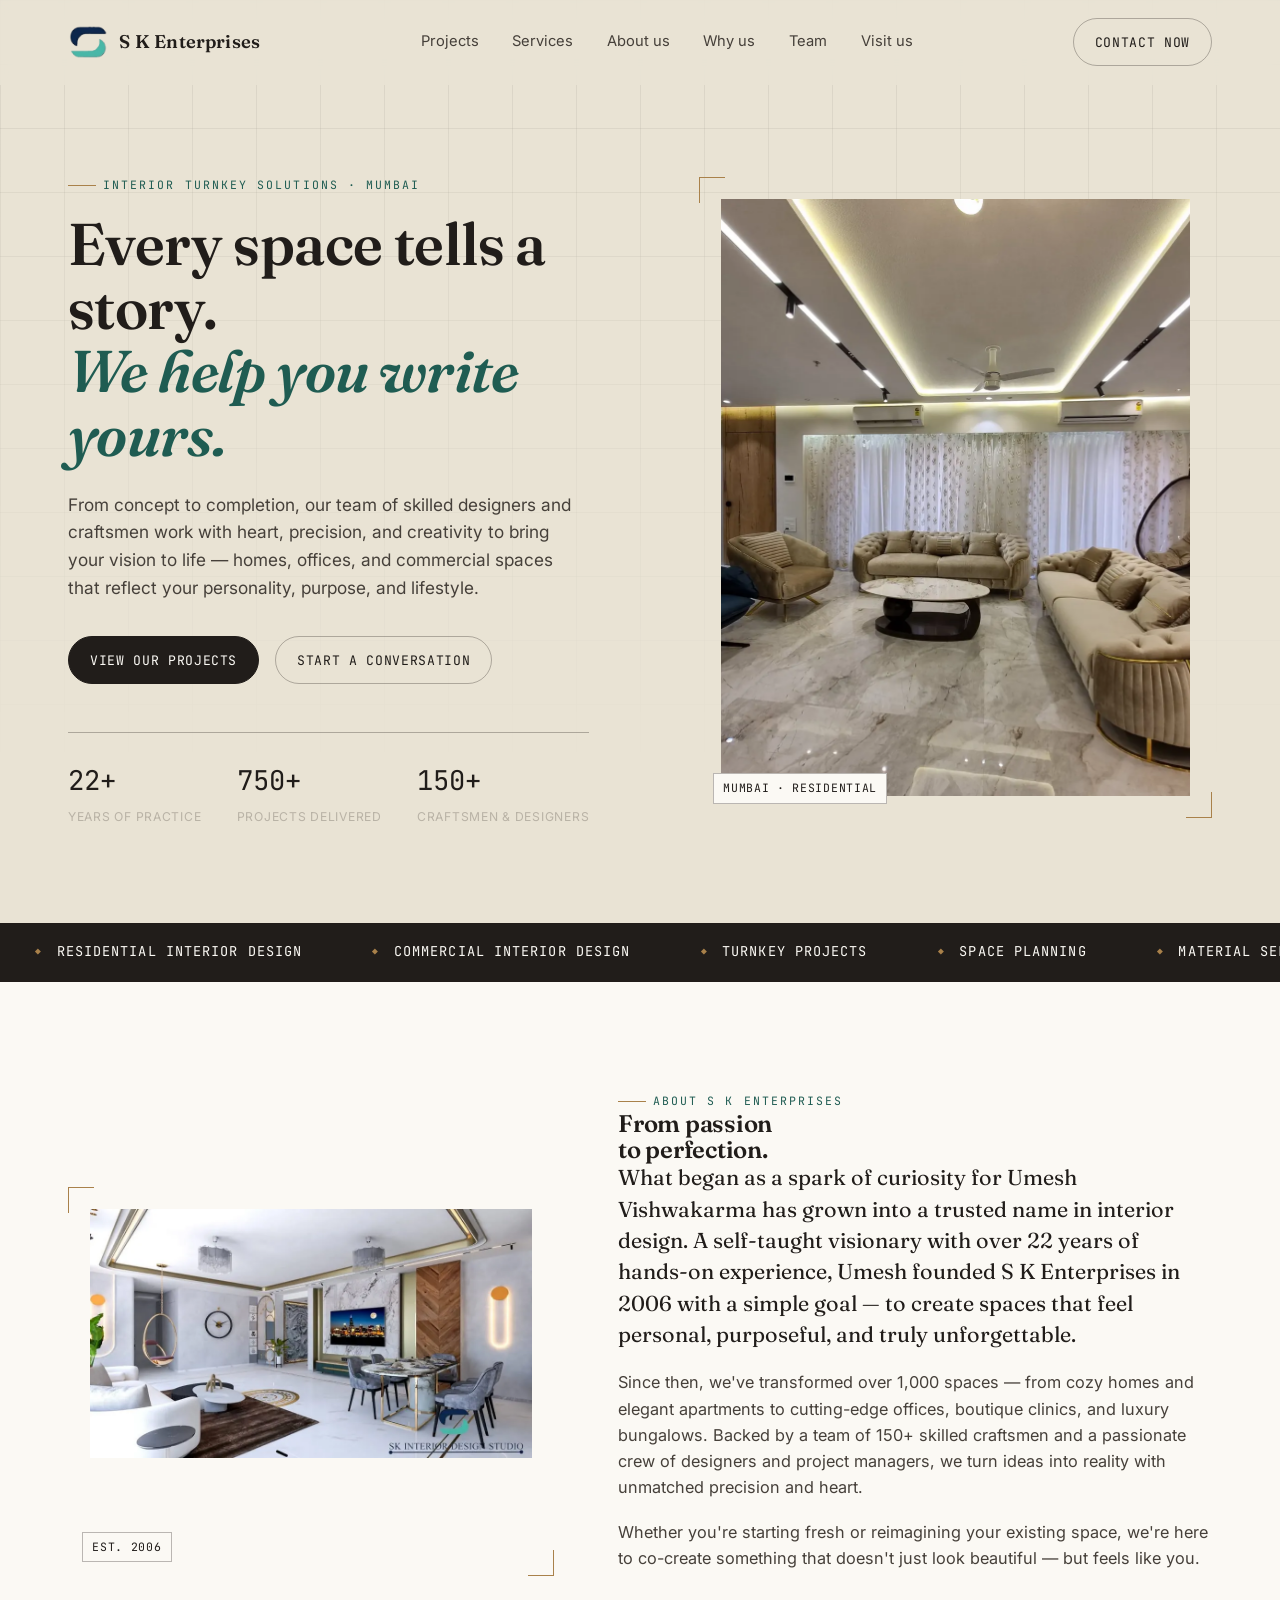
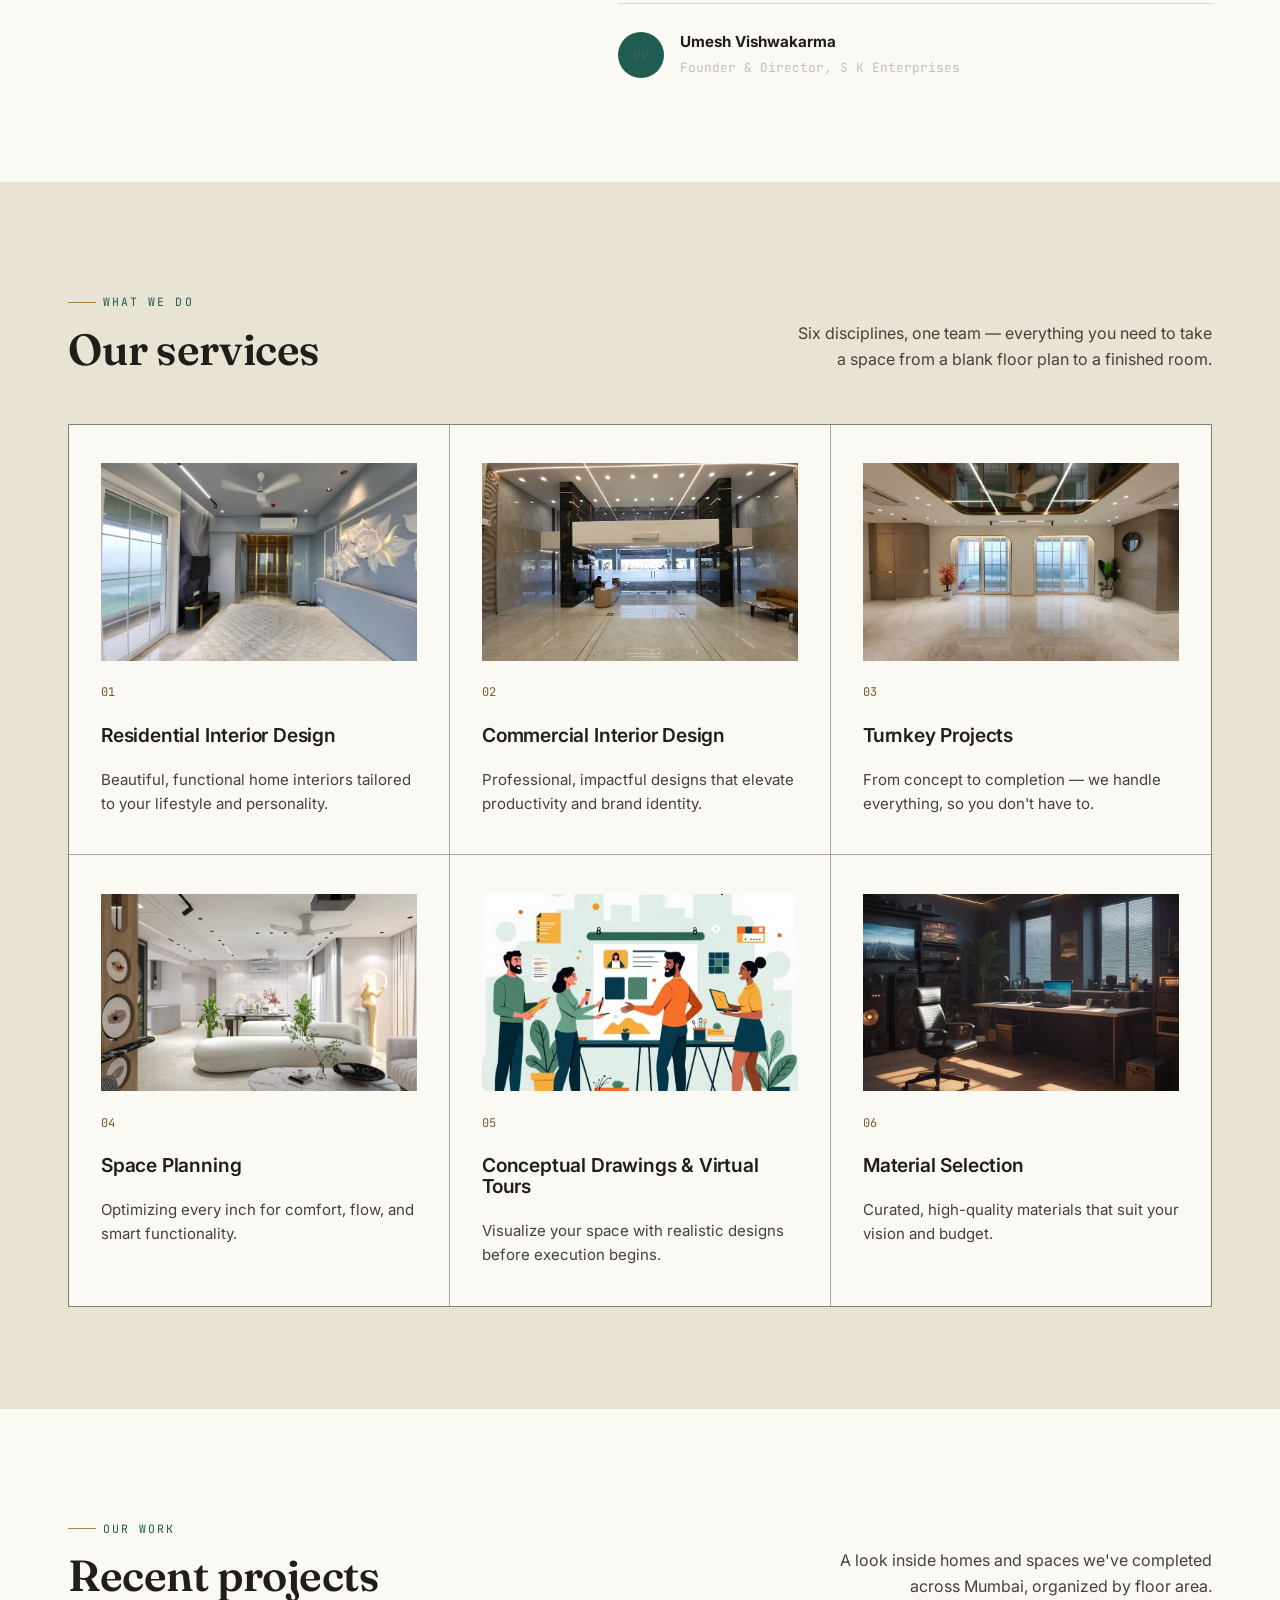
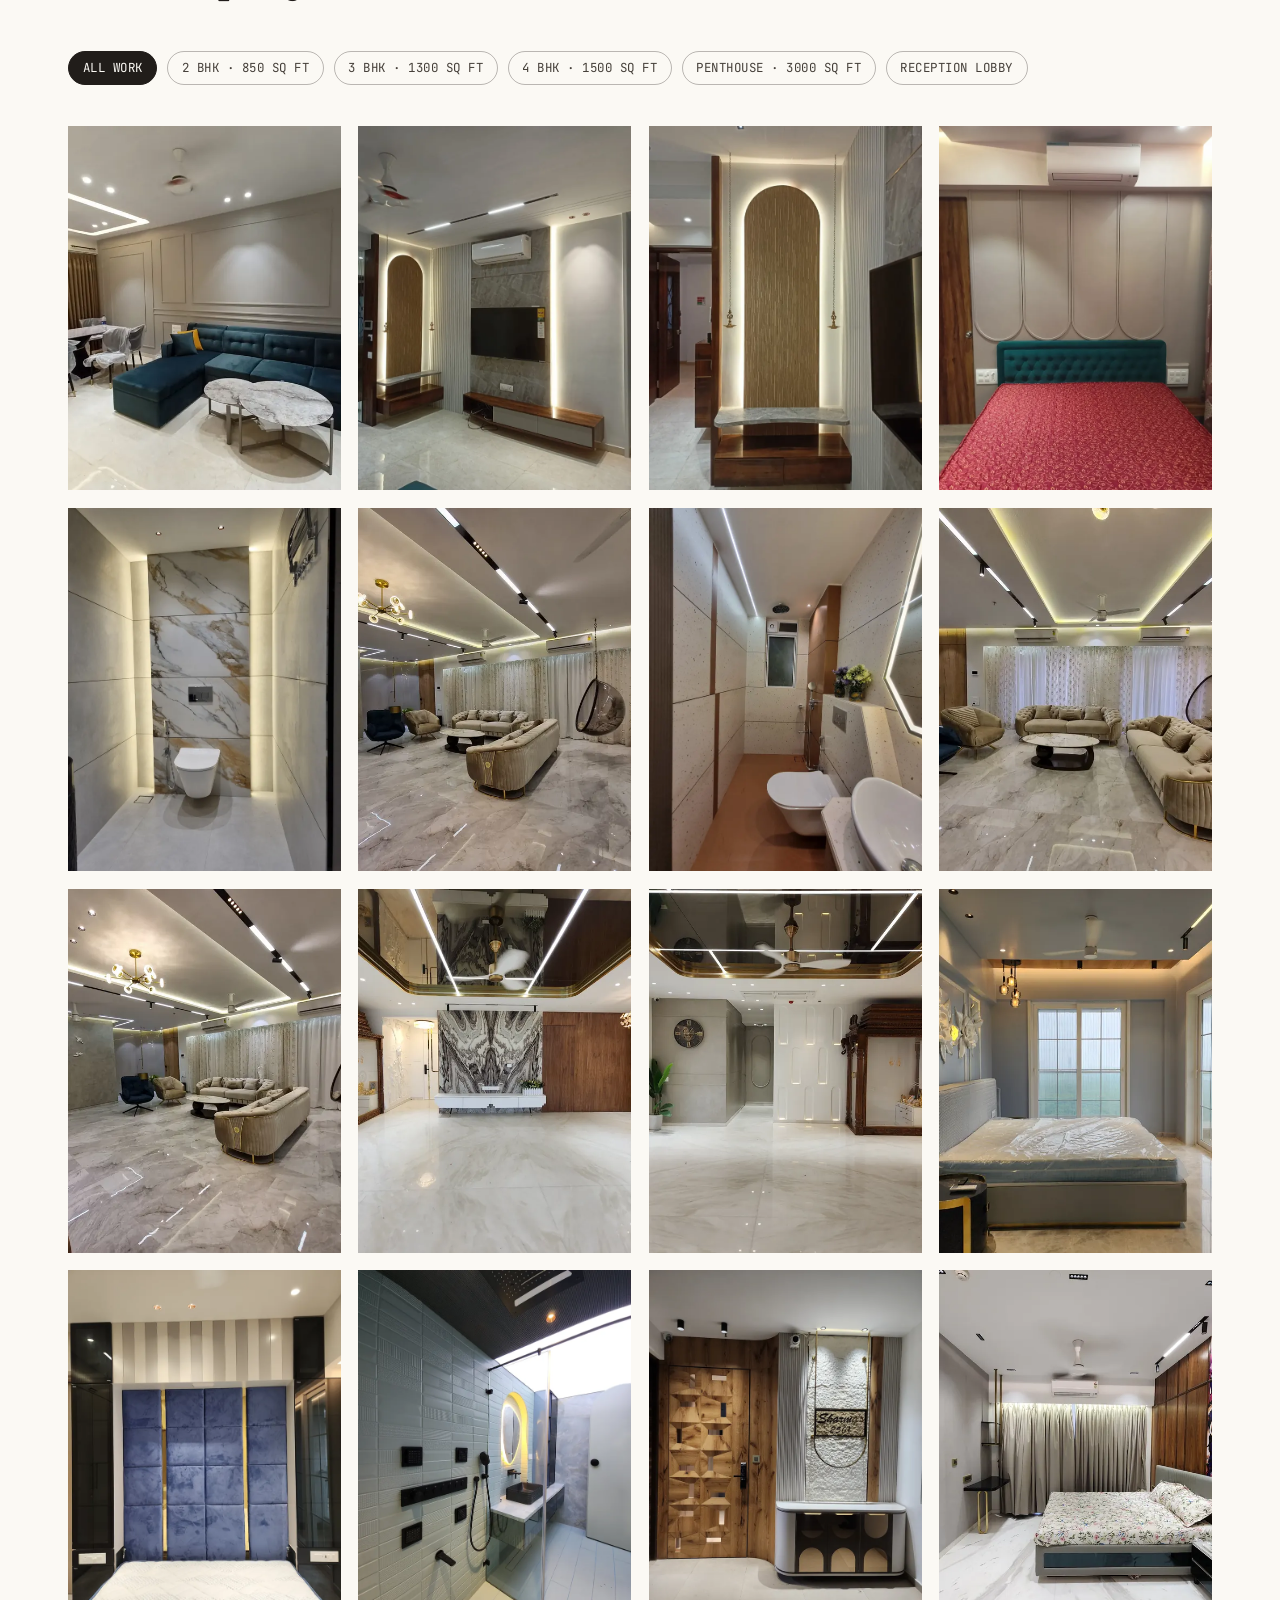
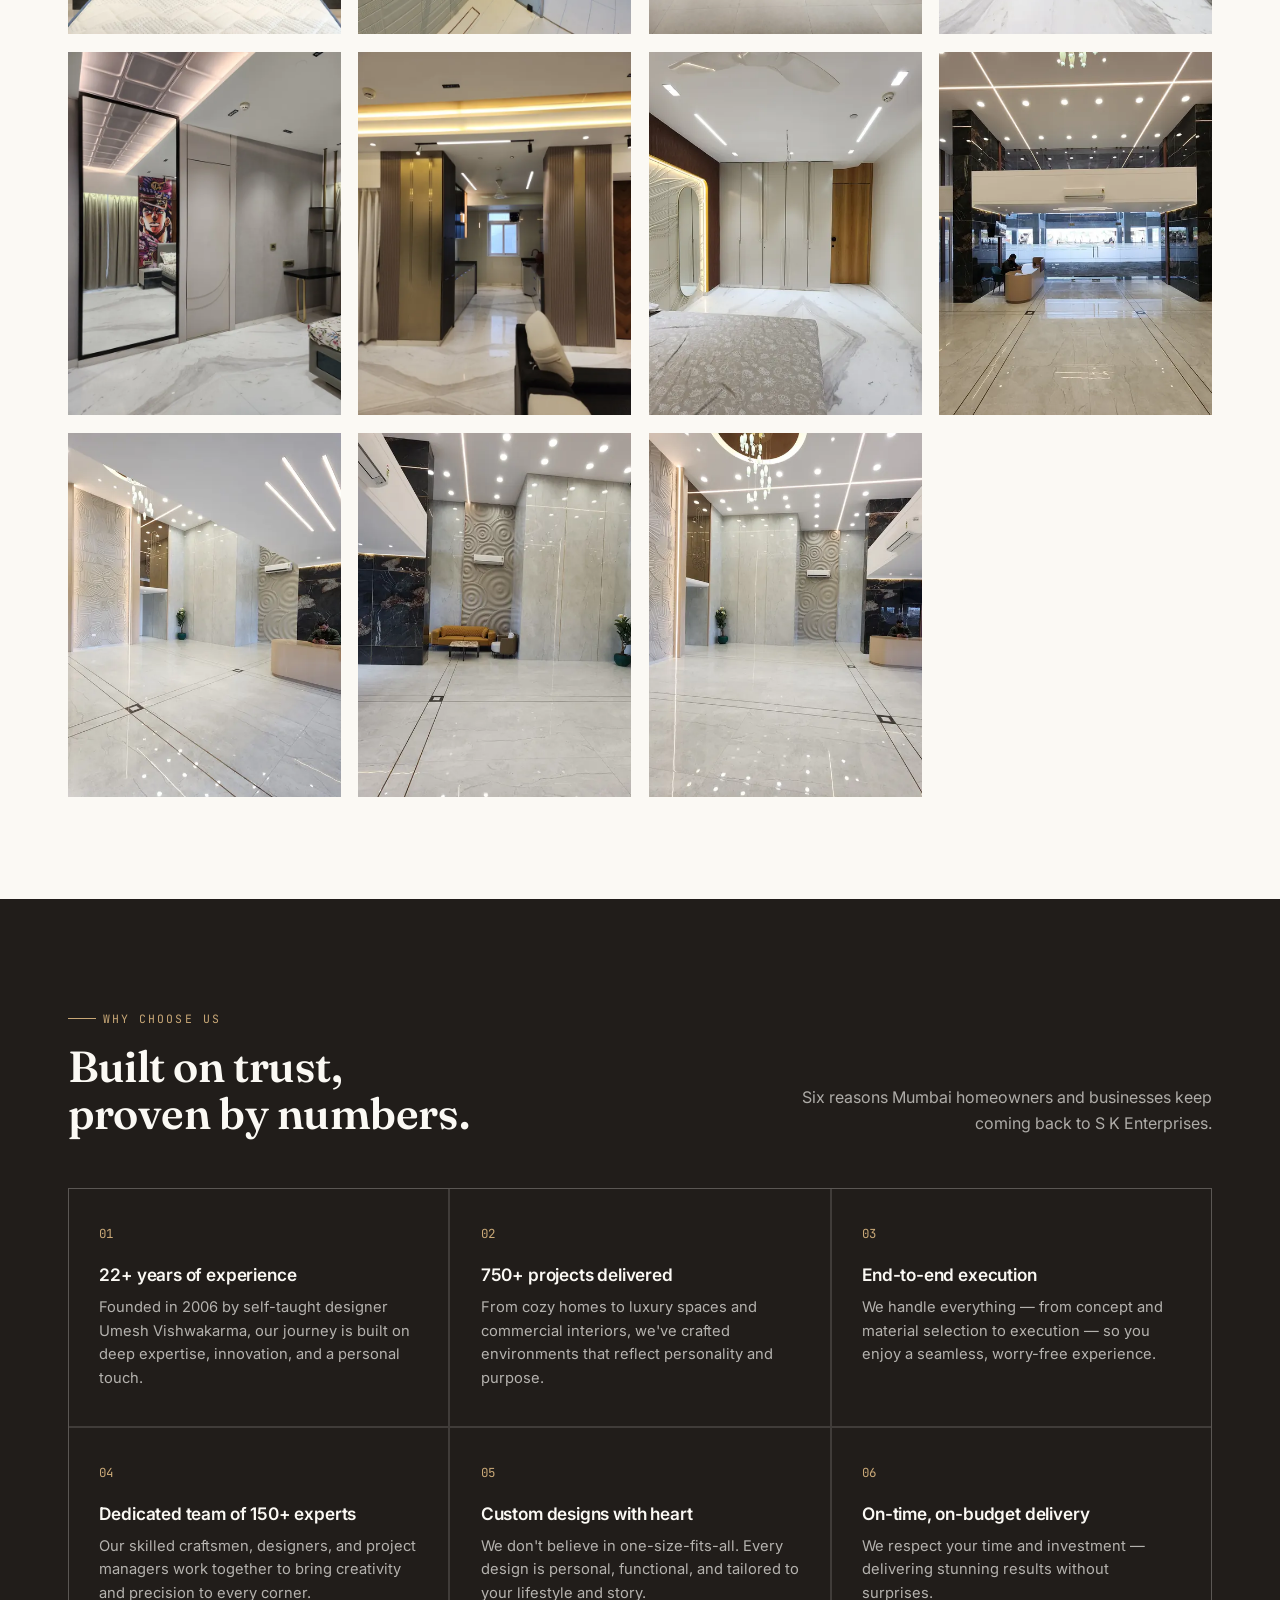
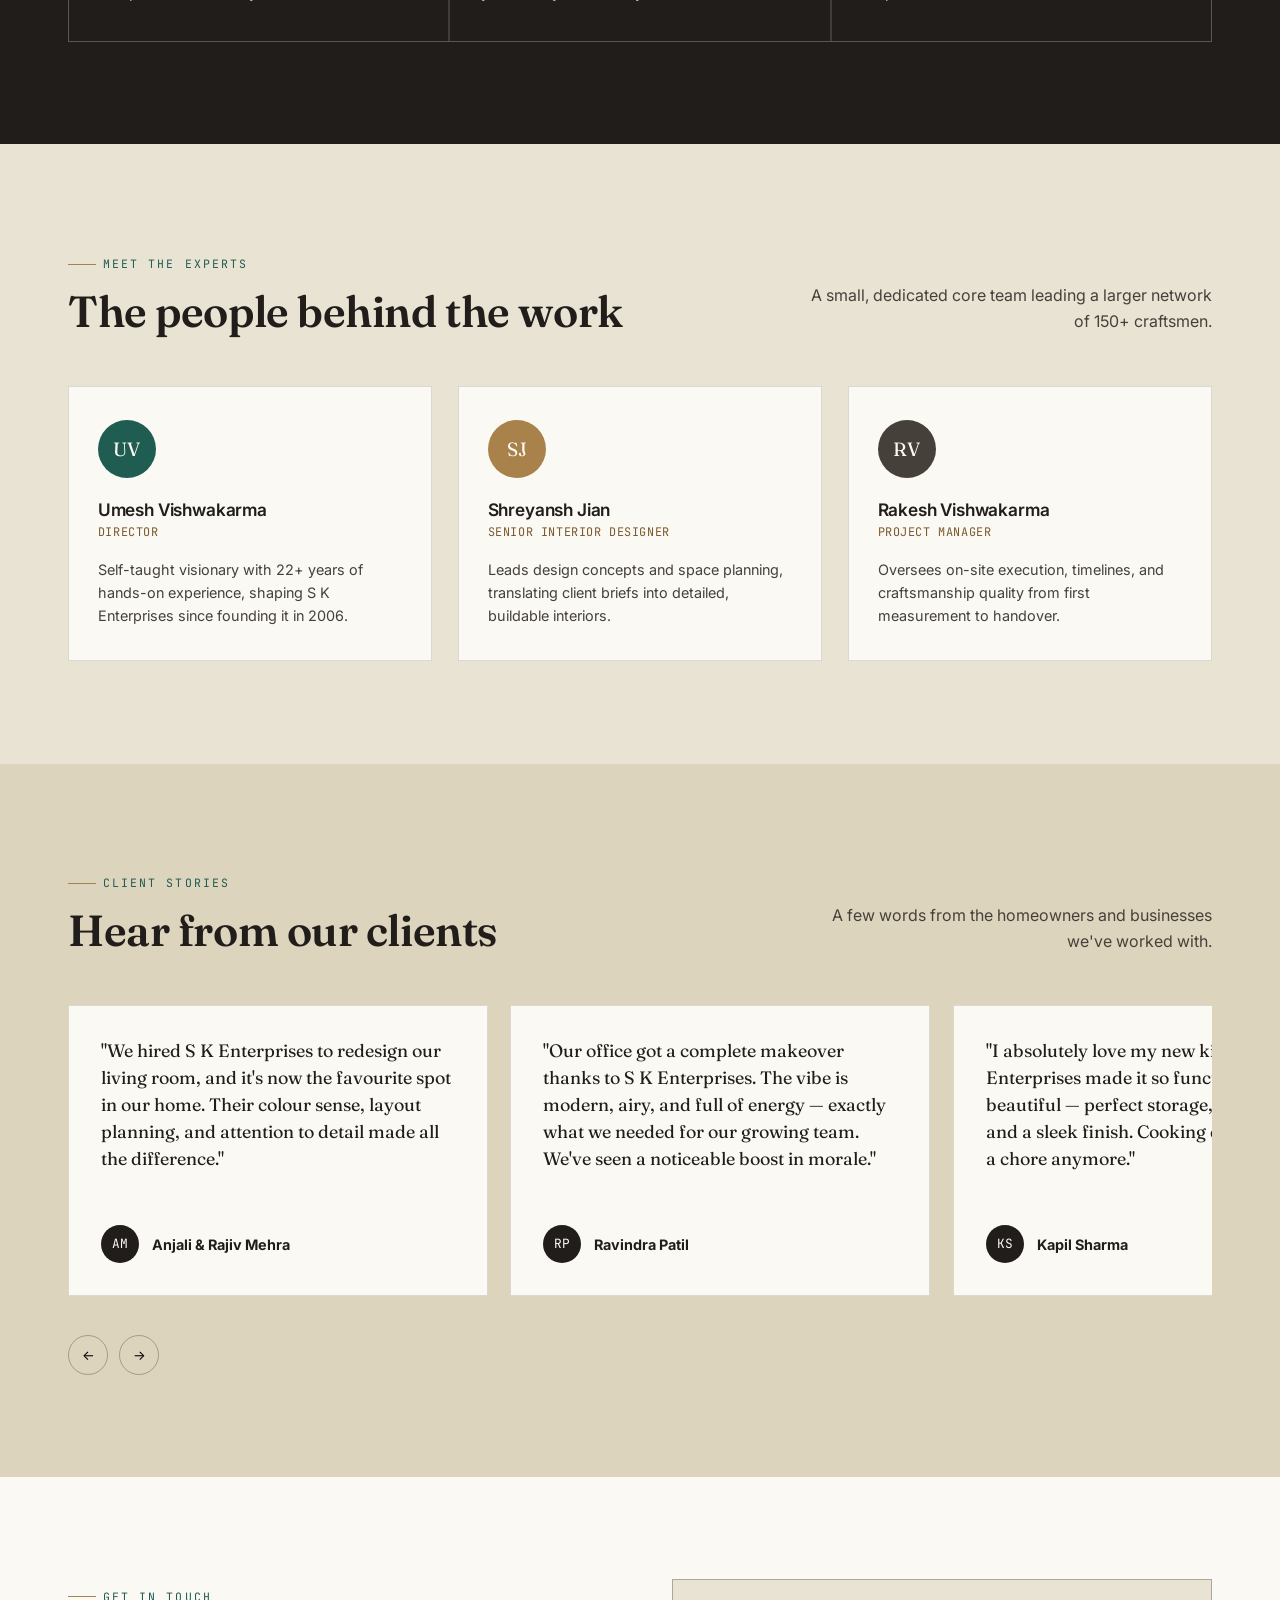
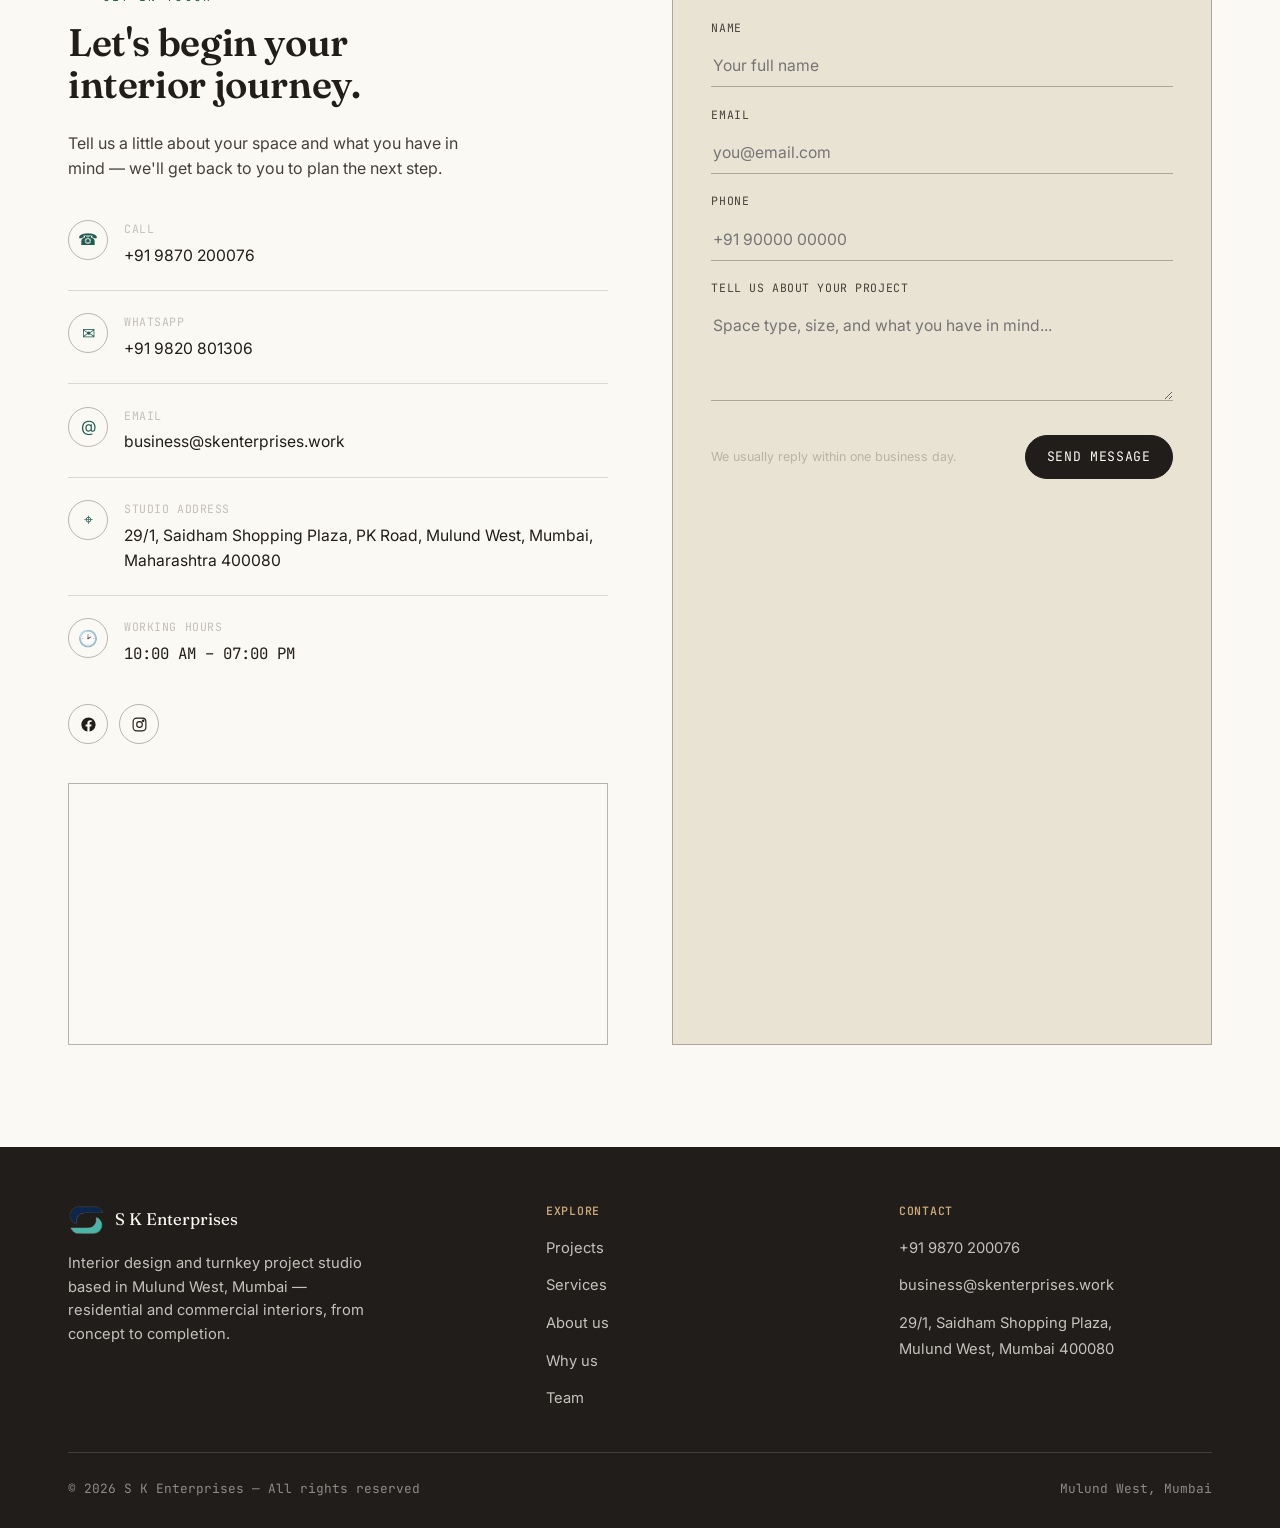
==== commit a6c03f4e: "second" ====
--- a/index.html
+++ b/index.html
@@ -1,644 +1,607 @@
 <!DOCTYPE html>
-<html  >
+<html lang="en">
 <head>
-  <!-- Site made with S K Enterprises v6.0.6, https://skenterprises.work -->
   <meta charset="UTF-8">
-  <meta http-equiv="X-UA-Compatible" content="IE=edge">
-  <meta name="generator" content="Mobirise v6.0.6, skenterprises.work">
-  <meta name="viewport" content="width=device-width, initial-scale=1, minimum-scale=1">
-  <link rel="shortcut icon" href="assets/images/logo-96x81.png" type="image/x-icon">
-  <meta name="description" content="">
-  
-  
-  <title>Home</title>
-  <link rel="stylesheet" href="assets/web/assets/mobirise-icons2/mobirise2.css">
-  <link rel="stylesheet" href="assets/bootstrap/css/bootstrap.min.css">
-  <link rel="stylesheet" href="assets/bootstrap/css/bootstrap-grid.min.css">
-  <link rel="stylesheet" href="assets/bootstrap/css/bootstrap-reboot.min.css">
-  <link rel="stylesheet" href="assets/animatecss/animate.css">
-  <link rel="stylesheet" href="assets/dropdown/css/style.css">
-  <link rel="stylesheet" href="assets/socicon/css/styles.css">
-  <link rel="stylesheet" href="assets/theme/css/style.css">
-  <link rel="preload" href="https://fonts.googleapis.com/css?family=Inter+Tight:100,200,300,400,500,600,700,800,900,100i,200i,300i,400i,500i,600i,700i,800i,900i&display=swap" as="style" onload="this.onload=null;this.rel='stylesheet'">
-  <noscript><link rel="stylesheet" href="https://fonts.googleapis.com/css?family=Inter+Tight:100,200,300,400,500,600,700,800,900,100i,200i,300i,400i,500i,600i,700i,800i,900i&display=swap"></noscript>
-  <link rel="preload" as="style" href="assets/mobirise/css/mbr-additional.css?v=DCrviF"><link rel="stylesheet" href="assets/mobirise/css/mbr-additional.css?v=DCrviF" type="text/css">
-
-  
-  
-  
+  <meta name="viewport" content="width=device-width, initial-scale=1.0">
+  <title>S K Enterprises — Interior Turnkey Solutions, Mumbai</title>
+  <meta name="description" content="S K Enterprises is a Mumbai-based interior design and turnkey project studio led by Umesh Vishwakarma — 22+ years, 750+ projects, residential and commercial interiors from concept to completion.">
+
+  <link rel="icon" type="image/png" href="assets/images/logo-96x81.png">
+
+  <link rel="preconnect" href="https://fonts.googleapis.com">
+  <link rel="preconnect" href="https://fonts.gstatic.com" crossorigin>
+  <link href="https://fonts.googleapis.com/css2?family=Fraunces:ital,wght@0,400;0,500;0,600;1,500;1,600&family=Inter:wght@400;500;600&family=JetBrains+Mono:wght@400;500&display=swap" rel="stylesheet">
+
+  <link rel="stylesheet" href="assets/css/main.css">
 </head>
 <body>
-  
-  <section data-bs-version="5.1" class="menu menu2 cid-tJS6tZXiPa" once="menu" id="menu02-0">
-	
-
-	<nav class="navbar navbar-dropdown navbar-fixed-top navbar-expand-lg">
-		<div class="container">
-			<div class="navbar-brand">
-				<span class="navbar-logo">
-					<a href="https://skenterprises.work/">
-						<img src="assets/images/logo-96x81.png" alt="S K ENTERPRISES" style="height: 3rem;">
-					</a>
-				</span>
-				<span class="navbar-caption-wrap"><a class="navbar-caption text-black text-primary display-4" href="index.html#header05-1">S K ENTERPRISES</a></span>
-			</div>
-			<button class="navbar-toggler" type="button" data-toggle="collapse" data-bs-toggle="collapse" data-target="#navbarSupportedContent" data-bs-target="#navbarSupportedContent" aria-controls="navbarNavAltMarkup" aria-expanded="false" aria-label="Toggle navigation">
-				<div class="hamburger">
-					<span></span>
-					<span></span>
-					<span></span>
-					<span></span>
-				</div>
-			</button>
-			<div class="collapse navbar-collapse" id="navbarSupportedContent">
-				<ul class="navbar-nav nav-dropdown" data-app-modern-menu="true"><li class="nav-item"><a class="nav-link link text-black text-primary display-4" href="index.html#slider02-26">Projects</a></li><li class="nav-item">
-						<a class="nav-link link text-black text-primary display-4" href="index.html#features04-1k" aria-expanded="false">Services</a>
-					</li><li class="nav-item">
-						<a class="nav-link link text-black text-primary display-4" href="index.html#header01-7">About us</a>
-					</li><li class="nav-item"><a class="nav-link link text-black text-primary display-4" href="index.html#features015-m">Why us</a></li>
-					
-					<li class="nav-item">
-						<a class="nav-link link text-black text-primary display-4" href="index.html#people03-1j">Team</a>
-					</li><li class="nav-item"><a class="nav-link link text-black text-primary display-4" href="index.html#contacts02-9">Visit us</a></li></ul>
-				
-				<div class="navbar-buttons mbr-section-btn"><a class="btn btn-primary display-4" href="index.html#form02-6">Contact now</a></div>
-			</div>
-		</div>
-	</nav>
-</section>
-
-<section data-bs-version="5.1" class="header5 cid-tJS6uM4N87" id="header05-1">
-	
-
-	
-	
-	<div class="topbg"></div>
-	<div class="align-center container-fluid">
-		<div class="row justify-content-center">
-			<div class="col-md-12 col-lg-9">
-				<h1 class="mbr-section-title mbr-fonts-style mb-4 display-1"><strong>Welcome to Interior Turnkey Project Solutions</strong></h1>
-				<p class="mbr-text mbr-fonts-style mb-4 display-7">We believe that every space tells a story—and we’re here to help you write yours. With over two decades of experience and a passion for transforming ordinary interiors into extraordinary experiences, we design homes, offices, and commercial spaces that reflect your personality, purpose, and lifestyle. <br>From concept to completion, our team of skilled designers and craftsmen work with heart, precision, and creativity to bring your vision to life. Let’s design something timeless, functional, and truly you.</p>
-				
-			</div>
-		</div>
-		<div class="row mt-5 justify-content-center">
-			<div class="col-12 col-lg-11">
-				<img src="assets/images/whatsapp20image202025-08-1520at203.26.3920pm202-2542x1906.webp" alt="S K Enterprises" title="">
-			</div>
-		</div>
-	</div>
-</section>
-
-<section data-bs-version="5.1" class="slider2 mbr-embla cid-uQK5oDhJ5b" id="slider02-26">
-    
-
-    
-    
-
-    <div class="position-relative text-center">
-        <h3 class="mb-5 mbr-fonts-style display-2">
-            <strong>Our Projects</strong></h3>
-
-        <div class="embla" data-skip-snaps="true" data-align="center" data-loop="true" data-auto-play="true" data-auto-play-interval="4" data-draggable="true">
-            <div class="embla__viewport container-fluid">
-                <div class="embla__container">
-                    
-                    <div class="embla__slide slider-image item active" style="margin-left: 1rem; margin-right: 1rem;">
-                        <div class="user">
-                            <div class="user_image">
-                                <div class="item-wrapper position-relative">
-                                    
-                                <a href="patil.html#gallery01-2d" target="false"></a><a href="4bhk1800.html#gallery01-2p" target="true"></a><a href="4bhk1800.html#gallery01-2p" target="true"></a><a href="2bhk1200.html#gallery01-1u" target="true"></a><a href="2bhk1200.html" target="true"></a><a href="2bhk850.html"><img src="assets/images/img-20250621-wa0103-815x611.webp" alt="2 BHK" data-slide-to="0" data-bs-slide-to="0"></a></div>
-                            </div>
-                            <div class="user_text mb-4">
-                                <p class="mbr-fonts-style display-5"><strong>2 BHK, 850 sq ft</strong></p>
-                            </div>
-                            
-                            
-                        </div>
-                    </div><div class="embla__slide slider-image item active" style="margin-left: 1rem; margin-right: 1rem;">
-                        <div class="user">
-                            <div class="user_image">
-                                <div class="item-wrapper position-relative">
-                                    
-                                <a href="patil.html#gallery01-2d" target="false"></a><a href="4bhk1800.html#gallery01-2p" target="true"></a><a href="4bhk1800.html#gallery01-2p" target="true"></a><a href="2bhk1200.html#gallery01-1u" target="true"></a><a href="2bhk1200.html#gallery01-1u" target="false"></a><a href="3bhk1500.html" target="true"></a><a href="3bhk1300.html"><img src="assets/images/img-20240228-wa0088-815x611.webp" alt="3 BHK" data-slide-to="1" data-bs-slide-to="1"></a></div>
-                            </div>
-                            <div class="user_text mb-4">
-                                <p class="mbr-fonts-style display-5"><strong>3 BHK, 1300 sq ft</strong></p>
-                            </div>
-                            
-                            
-                        </div>
-                    </div><div class="embla__slide slider-image item active" style="margin-left: 1rem; margin-right: 1rem;">
-                        <div class="user">
-                            <div class="user_image">
-                                <div class="item-wrapper position-relative">
-                                    
-                                <a href="patil.html#gallery01-2d" target="false"></a><a href="4bhk1800.html#gallery01-2p" target="true"></a><a href="4bhk1800.html#gallery01-2p" target="true"></a><a href="2bhk1200.html#gallery01-1u" target="true"></a><a href="4bhk1800.html" target="true"></a><a href="4bhk1500.html"><img src="assets/images/20250619-131458-815x611.webp" alt="4 BHK" data-slide-to="2" data-bs-slide-to="2"></a></div>
-                            </div>
-                            <div class="user_text mb-4">
-                                <p class="mbr-fonts-style display-5"><strong>4 BHK, 1500 sq ft</strong></p>
-                            </div>
-                            
-                            
-                        </div>
-                    </div><div class="embla__slide slider-image item active" style="margin-left: 1rem; margin-right: 1rem;">
-                        <div class="user">
-                            <div class="user_image">
-                                <div class="item-wrapper position-relative">
-                                    
-                                <a href="patil.html#gallery01-2d" target="false"></a><a href="4bhk1800.html#gallery01-2p" target="true"></a><a href="4bhk1800.html#gallery01-2p" target="true"></a><a href="2bhk1200.html#gallery01-1u" target="true"></a><a href="page5.html" target="true"></a><a href="5bhk3000.html"><img src="assets/images/20250619-122621-815x611.webp" alt="5 BHK" data-slide-to="3" data-bs-slide-to="3"></a></div>
-                            </div>
-                            <div class="user_text mb-4">
-                                <p class="mbr-fonts-style display-5"><strong>Penthouse, 3000 sq ft</strong></p>
-                            </div>
-                            
-                            
-                        </div>
-                    </div><div class="embla__slide slider-image item active" style="margin-left: 1rem; margin-right: 1rem;">
-                        <div class="user">
-                            <div class="user_image">
-                                <div class="item-wrapper position-relative">
-                                    
-                                <a href="patil.html#gallery01-2d" target="false"></a><a href="4bhk1800.html#gallery01-2p" target="true"></a><a href="4bhk1800.html#gallery01-2p" target="true"></a><a href="2bhk1200.html#gallery01-1u" target="true"></a><a href="page6.html" target="true"></a><a href="lobby.html"><img src="assets/images/whatsapp20image202025-08-1520at204.30.5720pm202-815x611.webp" alt="Lobby " data-slide-to="4" data-bs-slide-to="4"></a></div>
-                            </div>
-                            <div class="user_text mb-4">
-                                <p class="mbr-fonts-style display-5"><strong>Reception Lobby</strong></p>
-                            </div>
-                            
-                            
-                        </div>
-                    </div>
-                    
-                </div>
-            </div>
-            <button class="embla__button embla__button--prev">
-                <span class="mobi-mbri mobi-mbri-arrow-prev mbr-iconfont" aria-hidden="true"></span>
-                <span class="sr-only visually-hidden visually-hidden">Previous</span>
-            </button>
-            <button class="embla__button embla__button--next">
-                <span class="mobi-mbri mobi-mbri-arrow-next mbr-iconfont" aria-hidden="true"></span>
-                <span class="sr-only visually-hidden visually-hidden">Next</span>
-            </button>
-        </div>
+
+  <!-- ============ Header ============ -->
+  <header class="site-header">
+    <div class="container nav-inner">
+      <a href="#top" class="brand">
+        <img src="assets/images/logo-96x81.png" alt="S K Enterprises logo">
+        <span class="brand-name">S K Enterprises</span>
+      </a>
+
+      <nav class="nav-links" id="nav-links">
+        <a href="#projects">Projects</a>
+        <a href="#services">Services</a>
+        <a href="#about">About us</a>
+        <a href="#why">Why us</a>
+        <a href="#team">Team</a>
+        <a href="#contact">Visit us</a>
+      </nav>
+
+      <div class="nav-cta">
+        <a href="#contact" class="btn btn-ghost">Contact now</a>
+        <button class="nav-toggle" id="nav-toggle" aria-label="Toggle menu" aria-expanded="false" aria-controls="nav-links">
+          <span></span><span></span><span></span>
+        </button>
+      </div>
     </div>
-</section>
-
-<section data-bs-version="5.1" class="features4 cid-uP9hvkWkOQ" id="features04-1k">
-	
-	
-	<div class="container-fluid">
-		<div class="mbr-section-head mb-5">
-			<h4 class="mbr-section-title mbr-fonts-style align-left mb-3 display-1">
-				<strong>Our Services</strong></h4>
-			
-			
-		</div>
-		<div class="row">
-			
-			<div class="item features-image col-12 col-md-6 col-lg-4 active">
-				<div class="item-wrapper">
-					<div class="item-img">
-						<img src="assets/images/whatsapp20image202025-08-1520at204.34.4820pm-883x662.webp" alt="S K Enterprises" data-slide-to="0" data-bs-slide-to="0">
-					</div>
-					<div class="item-content">
-						<h5 class="item-title mbr-fonts-style display-5"><strong>Residential Interior Design</strong></h5>
-						<h6 class="item-subtitle mbr-fonts-style display-7"><strong>Beautiful, functional home interiors tailored to your lifestyle and personality.</strong></h6>
-						
-						
-					</div>
-				</div>
-			</div><div class="item features-image col-12 col-md-6 col-lg-4">
-				<div class="item-wrapper">
-					<div class="item-img">
-						<img src="assets/images/whatsapp20image202025-08-1520at204.30.5720pm-883x662.webp" alt="S K Enterprises" data-slide-to="1" data-bs-slide-to="1">
-					</div>
-					<div class="item-content">
-						<h5 class="item-title mbr-fonts-style display-5"><strong>Commercial Interior Design</strong></h5>
-						<h6 class="item-subtitle mbr-fonts-style display-7"><strong>Professional, impactful designs that elevate productivity and brand identity.</strong></h6>
-						
-						
-					</div>
-
-				</div>
-			</div>
-			<div class="item features-image col-12 col-md-6 col-lg-4">
-				<div class="item-wrapper">
-					<div class="item-img">
-						<img src="assets/images/flux-dev-a-stylized-illustration-of-a-creative-workspace-showc-1-883x883.webp" alt="S K Enterprises" data-slide-to="2" data-bs-slide-to="2">
-					</div>
-					<div class="item-content">
-						<h5 class="item-title mbr-fonts-style display-5"><strong>Turnkey Projects</strong></h5>
-						<h6 class="item-subtitle mbr-fonts-style display-7"><strong>From concept to completion—we handle everything, so you don’t have to.</strong></h6>
-						
-						
-					</div>
-				</div>
-			</div><div class="item features-image col-12 col-md-6 col-lg-4">
-				<div class="item-wrapper">
-					<div class="item-img">
-						<img src="assets/images/space20planning-883x496.webp" alt="S K Enterprises" data-slide-to="3" data-bs-slide-to="3">
-					</div>
-					<div class="item-content">
-						<h5 class="item-title mbr-fonts-style display-5"><strong>Space Planning</strong></h5>
-						<h6 class="item-subtitle mbr-fonts-style display-7"><strong>Optimizing every inch for comfort, flow, and smart functionality.</strong></h6>
-						
-						
-					</div>
-				</div>
-			</div><div class="item features-image col-12 col-md-6 col-lg-4">
-				<div class="item-wrapper">
-					<div class="item-img">
-						<img src="assets/images/469673461-122193527882192887-3149158123105357282-n-960x540.webp" alt="S K Enterprises" data-slide-to="4" data-bs-slide-to="4">
-					</div>
-					<div class="item-content">
-						<h5 class="item-title mbr-fonts-style display-5"><strong>Conceptual Drawings and Virtual Tours</strong></h5>
-						<h6 class="item-subtitle mbr-fonts-style display-7"><strong>Visualize your space with realistic designs before execution begins.</strong></h6>
-						
-						
-					</div>
-				</div>
-			</div><div class="item features-image col-12 col-md-6 col-lg-4">
-				<div class="item-wrapper">
-					<div class="item-img">
-						<img src="assets/images/albedobase-xl-material-selection-for-interior-design-curated-h-3-1024x1024.webp" alt="S K Enterprises" data-slide-to="5" data-bs-slide-to="5">
-					</div>
-					<div class="item-content">
-						<h5 class="item-title mbr-fonts-style display-5"><strong>Material Selection</strong></h5>
-						<h6 class="item-subtitle mbr-fonts-style display-7"><strong>Curated, high-quality materials that suit your vision and budget.</strong></h6>
-						
-						
-					</div>
-				</div>
-			</div>
-			
-			
-			
-		</div>
-	</div>
-</section>
-
-<section data-bs-version="5.1" class="header1 cid-tJS9vXDdRK mbr-fullscreen" id="header01-7">
-	
-
-	
-	
-
-	<div class="container">
-		<div class="row justify-content-center">
-			<div class="col-12 col-md-12 col-lg-7 image-wrapper">
-				<img class="w-100" src="assets/images/20250619-114751-1476x1107.webp" alt="S K Enterprises">
-			</div>
-			<div class="col-12 col-lg col-md-12">
-				<div class="text-wrapper align-left">
-					<h1 class="mbr-section-title mbr-fonts-style mb-4 display-2"><strong>About us</strong></h1>
-					<p class="mbr-text mbr-fonts-style mb-4 display-7">From Passion to Perfection – The SK Enterprises Journey<br>What began as a spark of curiosity for Umesh Vishwakarma has grown into a trusted name in interior design. A self-taught visionary with over 22 years of hands-on experience, Umesh founded SK Enterprises in 2006 with a simple goal—to create spaces that feel personal, purposeful, and truly unforgettable.<br><br>Since then, we’ve transformed over 1,000 spaces—from cozy homes and elegant apartments to cutting-edge offices, boutique clinics, and luxury bungalows. Backed by a team of 150+ skilled craftsmen and a passionate crew of designers and project managers, we turn ideas into reality with unmatched precision and heart.<br><br>Whether you're starting fresh or reimagining your existing space, we’re here to co-create something that doesn’t just look beautiful—but feels like you.</p>
-					
-				</div>
-			</div>
-		</div>
-	</div>
-</section>
-
-<section data-bs-version="5.1" class="features15 cid-tLek7gQhG7" id="features015-m">
-	
-
-	
-	
-	<div class="container-fluid">
-		<div class="mbr-section-head mb-5">
-			<h4 class="mbr-section-title mbr-fonts-style align-center mb-0 display-2">
-			  <strong>Why us?</strong></h4>
-			
-		  </div>
-		<div class="row justify-content-center">
-			<div class="item features-without-image col-12 col-lg-4 active">
-				<div class="item-wrapper">
-					<div class="img-wrapper">
-						<img src="assets/images/22-years-removebg-preview-179x137.webp" alt="S K Enterprises" data-slide-to="3" data-bs-slide-to="3">
-					</div>
-					<div class="card-box">
-						<h4 class="card-title mbr-fonts-style mb-3 display-5"><strong>22+ Years of Experience</strong></h4>
-						<h5 class="card-text mbr-fonts-style display-7">Founded in 2006 by self-taught designer Umesh Vishwakarma, our journey is built on deep expertise, innovation, and a personal touch.</h5>
-					</div>
-				</div>
-			</div><div class="item features-without-image col-12 col-lg-4">
-				<div class="item-wrapper">
-					<div class="img-wrapper">
-						<img src="assets/images/project-removebg-preview-184x184.webp" alt="Project Delivered " data-slide-to="1" data-bs-slide-to="2">
-					</div>
-					<div class="card-box">
-						<h4 class="card-title mbr-fonts-style mb-3 display-5"><strong>750+ Projects Delivered</strong></h4>
-						<h5 class="card-text mbr-fonts-style display-7">From cozy homes to luxury spaces and commercial interiors, we’ve crafted environments that reflect personality and purpose.</h5>
-					</div>
-				</div>
-			</div><div class="item features-without-image col-12 col-lg-4">
-				<div class="item-wrapper">
-					<div class="img-wrapper">
-						<img src="assets/images/end2end-179x179.webp" alt="End-to-End Execution" data-slide-to="2" data-bs-slide-to="3">
-					</div>
-					<div class="card-box">
-						<h4 class="card-title mbr-fonts-style mb-3 display-5"><strong>End-to-End Execution</strong></h4>
-						<h5 class="card-text mbr-fonts-style display-7">We handle everything—from concept and material selection to execution—so you enjoy a seamless, worry-free experience.</h5>
-					</div>
-				</div>
-			</div><div class="item features-without-image col-12 col-lg-4">
-				<div class="item-wrapper">
-					<div class="img-wrapper">
-						<img src="assets/images/experts-removebg-preview-179x179.webp" alt="S K Enterprises" data-slide-to="3" data-bs-slide-to="4">
-					</div>
-					<div class="card-box">
-						<h4 class="card-title mbr-fonts-style mb-3 display-5"><strong>Dedicated Team of 150+ Experts</strong></h4>
-						<h5 class="card-text mbr-fonts-style display-7">Our skilled craftsmen, designers, and project managers work together to bring creativity and precision to every corner.</h5>
-					</div>
-				</div>
-			</div><div class="item features-without-image col-12 col-lg-4">
-				<div class="item-wrapper">
-					<div class="img-wrapper">
-						<img src="assets/images/12868385-184x184.webp" alt=" Custom Designs With Heart" data-slide-to="4" data-bs-slide-to="0">
-					</div>
-					<div class="card-box">
-						<h4 class="card-title mbr-fonts-style mb-3 display-5"><strong>Custom Designs with Heart</strong></h4>
-						<h5 class="card-text mbr-fonts-style display-7">We don’t believe in one-size-fits-all. Every design is personal, functional, and tailored to your lifestyle and story.</h5>
-					</div>
-				</div>
-			</div><div class="item features-without-image col-12 col-lg-4">
-				<div class="item-wrapper">
-					<div class="img-wrapper">
-						<img src="assets/images/on-time-removebg-preview-179x66.webp" alt="S K Enterprises" data-slide-to="5" data-bs-slide-to="5">
-					</div>
-					<div class="card-box">
-						<h4 class="card-title mbr-fonts-style mb-3 display-5"><strong>On-Time, On-Budget Delivery</strong></h4>
-						<h5 class="card-text mbr-fonts-style display-7">We respect your time and investment—delivering stunning results without surprises.</h5>
-					</div>
-				</div>
-			</div>
-			
-			
-		</div>
-	</div>
-</section>
-
-<section data-bs-version="5.1" class="people3 cid-uP9fsUUfma" id="people03-1j">
-	
-	
-	<div class="container-fluid">
-		<div class="mbr-section-head mb-4">
-			<h4 class="mbr-section-title mbr-fonts-style align-center mb-3 display-1">
-				<strong>Meet the experts</strong></h4>
-			
-		</div>
-		<div class="row">
-			<div class="item features-image col-12 col-md-6 col-lg-4">
-				<div class="item-wrapper">
-					<div class="item-img mb-3">
-						<img src="assets/images/img-20250629-wa0002-815x804.webp" alt="S K Enterprises" title="">
-					</div>
-					<div class="item-content align-left">
-						
-						<h6 class="item-subtitle mbr-fonts-style mb-3 display-5"><strong>Umesh Vishwakarma</strong></h6>
-						<p class="mbr-text mbr-fonts-style mt-3 display-7">
-							Director
-						</p>
-					</div>
-					
-				</div>
-			</div>
-			<div class="item features-image col-12 col-md-6 col-lg-4">
-				<div class="item-wrapper">
-					<div class="item-img mb-3">
-						<img src="assets/images/img-20250629-wa0001-1-710x982.webp" alt="S K Enterprises" title="">
-					</div>
-					<div class="item-content align-left">
-						
-						<h6 class="item-subtitle mbr-fonts-style mb-3 display-5"><strong>Shreyansh Jian</strong></h6>
-						<p class="mbr-text mbr-fonts-style mt-3 display-7">
-							Senior Interior Designer
-
-						</p>
-					</div>
-					
-				</div>
-			</div>
-			<div class="item features-image col-12 col-md-6 col-lg-4">
-				<div class="item-wrapper">
-					<div class="item-img mb-3">
-						<img src="assets/images/img-20250629-wa0004-removebg-preview-417x598.webp" alt="S K Enterprises" title="" data-slide-to="3" data-bs-slide-to="4">
-					</div>
-					<div class="item-content align-left">
-						
-						<h6 class="item-subtitle mbr-fonts-style mb-3 display-5"><strong>Rakesh Vishwakarma</strong></h6>
-						<p class="mbr-text mbr-fonts-style mt-3 display-7">
-							Project Manager <br>
-						</p>
-					</div>
-					
-				</div>
-			</div>
-		</div>
-	</div>
-</section>
-
-<section data-bs-version="5.1" class="people05 cid-uPeQ73T4cU" id="people05-1n">
-	
-
-	
-	
-	<div class="container-fluid">
-		<div class="row mb-5 justify-content-center">
-			<div class="col-12 mb-0 content-head">
-				<h3 class="mbr-section-title mbr-fonts-style align-center mb-0 display-2"><strong>Hear Our Fantastic Client</strong></h3>
-				
-			</div>
-		</div>
-		<div class="row">
-			<div class="item features-without-image col-12 col-md-6 col-lg-6 active">
-				<div class="item-wrapper">
-					<div class="card-box align-left">
-						<p class="card-text mbr-fonts-style display-7">
-							We hired SK Enterprises to redesign our living room 🛋️ and it’s now the favorite spot in our home! Their color sense, layout planning, and attention to detail made all the difference. Highly recommend them for anyone wanting a stylish, cozy space! ✨</p>
-						
-						<h5 class="card-title mbr-fonts-style display-7"><strong>Anjali Mehra &amp; Rajiv Mehra</strong></h5>
-					</div>
-				</div>
-			</div>
-			<div class="item features-without-image col-12 col-md-6 col-lg-6">
-				<div class="item-wrapper">
-					<div class="card-box align-left">
-						<p class="card-text mbr-fonts-style display-7">
-							Our office got a complete makeover thanks to SK Enterprises 🏢. The vibe is modern, airy, and full of energy — exactly what we needed for our growing team 💼. We’ve seen a noticeable boost in morale and productivity!
-						</p>
-						
-						<h5 class="card-title mbr-fonts-style display-7"><strong>Ravindra Patil</strong></h5>
-					</div>
-				</div>
-			</div>
-			<div class="item features-without-image col-12 col-md-6 col-lg-6">
-				<div class="item-wrapper">
-					<div class="card-box align-left">
-						<p class="card-text mbr-fonts-style display-7">
-							I absolutely LOVE my new kitchen 👩‍🍳💖! SK Enterprises made it so functional and beautiful — perfect storage, clever lighting, and a sleek finish. Cooking doesn’t feel like a chore anymore 😍
-						</p>
-						
-						<h5 class="card-title mbr-fonts-style display-7"><strong>Kapil Sharma</strong></h5>
-					</div>
-				</div>
-			</div>
-			<div class="item features-without-image col-12 col-md-6 col-lg-6">
-				<div class="item-wrapper">
-					<div class="card-box align-left">
-						<p class="card-text mbr-fonts-style display-7">
-							Our hotel lobby got a classy upgrade thanks to SK Enterprises 🏨. The new layout, ambient lighting, and elegant textures have left our guests truly impressed 🌟. We keep hearing ‘Wow’ the moment people walk in!
-						</p>
-						
-						<h5 class="card-title mbr-fonts-style display-7"><strong>&nbsp;Meera Desai</strong></h5>
-					</div>
-				</div>
-			</div>
-			<div class="item features-without-image col-12 col-md-6 col-lg-6">
-				<div class="item-wrapper">
-					<div class="card-box align-left">
-						<p class="card-text mbr-fonts-style display-7">
-							Designing a family room that’s both stylish and kid-friendly is no easy task 👶🎨 — but SK Enterprises nailed it! The space feels playful yet put-together. My kids love it, and so do I 😄
-						</p>
-						
-						<h5 class="card-title mbr-fonts-style display-7"><strong>Rahul Singh</strong></h5>
-					</div>
-				</div>
-			</div>
-			<div class="item features-without-image col-12 col-md-6 col-lg-6">
-				<div class="item-wrapper">
-					<div class="card-box align-left">
-						<p class="card-text mbr-fonts-style display-7">
-							SK Enterprises helped turn our boutique into an eye-catching, modern space 👗🪞. The new layout draws customers in and makes browsing a delight. We saw a 20% jump in sales within the first month 📈</p>
-						
-						<h5 class="card-title mbr-fonts-style display-7"><strong>Sneha &amp; Arjun Rao</strong></h5>
-					</div>
-				</div>
-			</div>
-		</div>
-	</div>
-</section>
-
-<section data-bs-version="5.1" class="form5 cid-tJS9pBcTSa" id="form02-6">
-    
-    
-    <div class="container-fluid">
-        <div class="mbr-section-head mb-5">
-            <h3 class="mbr-section-title mbr-fonts-style align-center mb-0 display-2"><strong>Let's Begin Your Interior Journey 🏡</strong></h3>
-            
-        </div>
-        <div class="row justify-content-center mt-4">
-            <div class="col-lg-8 mx-auto mbr-form" data-form-type="formoid">
-                <form action="https://webto.salesforce.com/servlet/servlet.WebToLead?encoding=UTF-8&orgId=00DgK000005ZWoX" method="POST" class="mbr-form form-with-styler" data-form-title="Form Name">
-        
-                    <input type=hidden name="oid" value="00DgK000005ZWoX">
-                    <input type=hidden name="retURL" value="https://skenterprises.work/thank-you">
-
-                    <div class="dragArea row">
-                        <div class="col-md col-sm-12 form-group mb-3" data-for="name">
-                            <input type="text" name="last_name" placeholder="Name" data-form-field="name" class="form-control" id="last_name" maxlength="80">
-                        </div>
-                        <div class="col-md col-sm-12 form-group mb-3" data-for="email">
-                            <input type="email" name="email" placeholder="Email" data-form-field="email" class="form-control" value="" id="email" maxlength="80">
-                        </div>
-                        <div class="col-12 form-group mb-3" data-for="phone">
-                            <input type="tel" name="phone" placeholder="Phone" data-form-field="phone" class="form-control" value="" id="phone" maxlength="20">
-                        </div>
-                        <div class="col-12 form-group mb-3" data-for="textarea">
-                            <textarea  id="00NgK000017oQXR" name="00NgK000017oQXR" type="text" wrap="soft" data-form-field="textarea" class="form-control" placeholder="Message"></textarea>
-                        </div>
-                        <div class="col-lg-12 col-md-12 col-sm-12 align-center mbr-section-btn"><button type="submit" class="btn btn-primary display-7">Send message</button></div>
-                    </div>
-                </form>
-            </div>
-        </div>
+  </header>
+
+  <main id="top">
+
+    <!-- ============ Hero ============ -->
+    <section class="hero">
+      <div class="container hero-grid">
+        <div class="hero-copy">
+          <span class="eyebrow">Interior Turnkey Solutions &middot; Mumbai</span>
+          <h1>Every space tells a story.<br><em>We help you write yours.</em></h1>
+          <p>From concept to completion, our team of skilled designers and craftsmen work with heart, precision, and creativity to bring your vision to life — homes, offices, and commercial spaces that reflect your personality, purpose, and lifestyle.</p>
+          <div class="hero-actions">
+            <a href="#projects" class="btn btn-primary">View our projects</a>
+            <a href="#contact" class="btn btn-ghost">Start a conversation</a>
+          </div>
+          <div class="hero-stats">
+            <div>
+              <div class="stat-num">22+</div>
+              <div class="stat-label">Years of practice</div>
+            </div>
+            <div>
+              <div class="stat-num">750+</div>
+              <div class="stat-label">Projects delivered</div>
+            </div>
+            <div>
+              <div class="stat-num">150+</div>
+              <div class="stat-label">Craftsmen &amp; designers</div>
+            </div>
+          </div>
+        </div>
+
+        <div class="hero-media">
+          <div class="spec-frame">
+            <div class="spec-frame__media">
+              <img src="assets/images/whatsapp20image202025-08-1520at203.26.3920pm202-2542x1906.webp" alt="Living room interior with warm cove lighting, marble flooring and a curved sofa, designed by S K Enterprises" width="1200" height="900" loading="eager">
+            </div>
+            <span class="spec-tag">MUMBAI &middot; RESIDENTIAL</span>
+          </div>
+        </div>
+      </div>
+    </section>
+
+    <!-- ============ Marquee strip ============ -->
+    <div class="strip" aria-hidden="true">
+      <div class="strip-track">
+        <span>Residential Interior Design</span>
+        <span>Commercial Interior Design</span>
+        <span>Turnkey Projects</span>
+        <span>Space Planning</span>
+        <span>Material Selection</span>
+        <span>Conceptual Drawings &amp; Virtual Tours</span>
+        <span>Residential Interior Design</span>
+        <span>Commercial Interior Design</span>
+        <span>Turnkey Projects</span>
+        <span>Space Planning</span>
+        <span>Material Selection</span>
+        <span>Conceptual Drawings &amp; Virtual Tours</span>
+      </div>
     </div>
-</section>
-
-<section data-bs-version="5.1" class="contacts2 map1 cid-tLdYHD757A" id="contacts02-9">
-
-    
-
-    
-    <div class="container-fluid">
-        <div class="mbr-section-head mb-5">
-            <h3 class="mbr-section-title mbr-fonts-style align-center mb-0 display-2">
-                <strong>Visit us</strong></h3>
-            
-        </div>
-        <div class="row justify-content-center mt-4">
-            <div class="card col-12 col-md-5">
-                <div class="card-wrapper">
-                    <div class="text-wrapper">
-                        <h5 class="cardTitle mbr-fonts-style mb-2 display-5">
-                        <strong>Get in touch</strong></h5>
-                    <ul class="list mbr-fonts-style display-7">
-                        <li class="mbr-text item-wrap"><span style="font-size: 1.4rem;">📞 Call: <a href="tel:+91 9870 200076 " class="text-primary">+91 9870 200076&nbsp;</a></span></li><li class="mbr-text item-wrap">💬 WhatsApp: <a href="https://wa.me/9820801306" class="text-primary">+91&nbsp;9820&nbsp;</a><span style="font-size: 1.4rem;"><a href="https://wa.me/919820801306" class="text-primary">801306</a></span></li>
-                        <li class="mbr-text item-wrap">📧 Email: <a href="mailto:business@skenterprises.work" class="text-primary">business@skenterprises.work</a></li><li class="mbr-text item-wrap"><br></li>
-                        <li class="mbr-text item-wrap">Address: </li><li class="mbr-text item-wrap">29/1, Saidham Shopping Plaza, PK Road,&nbsp; Mulund West, Mumbai, Maharashtra 400080</li><li class="mbr-text item-wrap"><span style="font-size: 1.4rem;">Working hours:</span><br></li><li class="mbr-text item-wrap">10:00AM - 07:00PM</li>
-                    </ul>
-                    </div>
-                </div>
-            </div>
-            <div class="map-wrapper col-12 col-md-7">
-                <div class="google-map"><iframe frameborder="0" style="border:0" src="https://www.google.com/maps/embed?pb=!1m18!1m12!1m3!1d3768.6547713699856!2d72.94137797520767!3d19.166583282056713!2m3!1f0!2f0!3f0!3m2!1i1024!2i768!4f13.1!3m3!1m2!1s0x3be7b967ab70ddf3%3A0x929c2c56e8708957!2sSaidham%20Shopping%20Plaza!5e0!3m2!1sen!2sin!4v1750868598836!5m2!1sen!2sin" allowfullscreen=""></iframe></div>
-            </div>
-        </div>
+
+    <!-- ============ About ============ -->
+    <section class="about" id="about">
+      <div class="container about-grid">
+        <div class="about-media reveal">
+          <div class="spec-frame">
+            <div class="spec-frame__media">
+              <img src="assets/images/469673461-122193527882192887-3149158123105357282-n-960x540.webp" alt="Rendered dining and living space concept by S K Interior Design Studio" width="960" height="540" loading="lazy">
+            </div>
+            <span class="spec-tag">EST. 2006</span>
+          </div>
+        </div>
+
+        <div class="about-body reveal">
+          <span class="eyebrow">About S K Enterprises</span>
+          <h2>From passion<br>to perfection.</h2>
+          <p>What began as a spark of curiosity for Umesh Vishwakarma has grown into a trusted name in interior design. A self-taught visionary with over 22 years of hands-on experience, Umesh founded S K Enterprises in 2006 with a simple goal — to create spaces that feel personal, purposeful, and truly unforgettable.</p>
+          <p>Since then, we've transformed over 1,000 spaces — from cozy homes and elegant apartments to cutting-edge offices, boutique clinics, and luxury bungalows. Backed by a team of 150+ skilled craftsmen and a passionate crew of designers and project managers, we turn ideas into reality with unmatched precision and heart.</p>
+          <p>Whether you're starting fresh or reimagining your existing space, we're here to co-create something that doesn't just look beautiful — but feels like you.</p>
+
+          <div class="founder-line">
+            <span class="founder-mark">UV</span>
+            <div>
+              <strong>Umesh Vishwakarma</strong>
+              <span>Founder &amp; Director, S K Enterprises</span>
+            </div>
+          </div>
+        </div>
+      </div>
+    </section>
+
+    <!-- ============ Services ============ -->
+    <section id="services">
+      <div class="container">
+        <div class="section-head reveal">
+          <div>
+            <span class="eyebrow">What we do</span>
+            <h2>Our services</h2>
+          </div>
+          <p>Six disciplines, one team — everything you need to take a space from a blank floor plan to a finished room.</p>
+        </div>
+
+        <div class="services-grid reveal">
+          <article class="service-card">
+            <div class="service-media">
+              <img src="assets/images/img-20250621-wa0103-815x611.webp" alt="Residential living room interior" loading="lazy">
+            </div>
+            <span class="service-index">01</span>
+            <h3>Residential Interior Design</h3>
+            <p>Beautiful, functional home interiors tailored to your lifestyle and personality.</p>
+          </article>
+
+          <article class="service-card">
+            <div class="service-media">
+              <img src="assets/images/whatsapp-image-2025-08-15-at-4.30.57-pm-4000x3000.webp" alt="Commercial lobby interior" loading="lazy">
+            </div>
+            <span class="service-index">02</span>
+            <h3>Commercial Interior Design</h3>
+            <p>Professional, impactful designs that elevate productivity and brand identity.</p>
+          </article>
+
+          <article class="service-card">
+            <div class="service-media">
+              <img src="assets/images/20250619-131458-815x611.webp" alt="Turnkey interior project, fully finished room" loading="lazy">
+            </div>
+            <span class="service-index">03</span>
+            <h3>Turnkey Projects</h3>
+            <p>From concept to completion — we handle everything, so you don't have to.</p>
+          </article>
+
+          <article class="service-card">
+            <div class="service-media">
+              <img src="assets/images/space20planning-883x496.webp" alt="Open-plan living and dining space layout" loading="lazy">
+            </div>
+            <span class="service-index">04</span>
+            <h3>Space Planning</h3>
+            <p>Optimizing every inch for comfort, flow, and smart functionality.</p>
+          </article>
+
+          <article class="service-card">
+            <div class="service-media">
+              <img src="assets/images/flux-dev-a-stylized-illustration-of-a-creative-workspace-showc-1-883x883.webp" alt="Conceptual illustration of a creative interior workspace" loading="lazy">
+            </div>
+            <span class="service-index">05</span>
+            <h3>Conceptual Drawings &amp; Virtual Tours</h3>
+            <p>Visualize your space with realistic designs before execution begins.</p>
+          </article>
+
+          <article class="service-card">
+            <div class="service-media">
+              <img src="assets/images/albedobase-xl-material-selection-for-interior-design-curated-h-3-1024x1024.webp" alt="Curated interior design material palette" loading="lazy">
+            </div>
+            <span class="service-index">06</span>
+            <h3>Material Selection</h3>
+            <p>Curated, high-quality materials that suit your vision and budget.</p>
+          </article>
+        </div>
+      </div>
+    </section>
+
+    <!-- ============ Projects ============ -->
+    <section class="projects" id="projects">
+      <div class="container">
+        <div class="section-head reveal">
+          <div>
+            <span class="eyebrow">Our work</span>
+            <h2>Recent projects</h2>
+          </div>
+          <p>A look inside homes and spaces we've completed across Mumbai, organized by floor area.</p>
+        </div>
+
+        <div class="filter-row reveal">
+          <button class="filter-btn is-active" data-filter="all">All work</button>
+          <button class="filter-btn" data-filter="2bhk">2 BHK &middot; 850 sq ft</button>
+          <button class="filter-btn" data-filter="3bhk">3 BHK &middot; 1300 sq ft</button>
+          <button class="filter-btn" data-filter="4bhk">4 BHK &middot; 1500 sq ft</button>
+          <button class="filter-btn" data-filter="5bhk">Penthouse &middot; 3000 sq ft</button>
+          <button class="filter-btn" data-filter="lobby">Reception lobby</button>
+        </div>
+
+        <div class="project-grid reveal">
+          <!-- 2 BHK -->
+          <div class="project-item" data-category="2bhk">
+            <img src="assets/images/whatsapp-image-2025-08-15-at-4.34.48-pm-1600x1200.webp" alt="2 BHK, 850 sq ft interior" loading="lazy">
+            <span class="project-tag">2 BHK &middot; 850 sq ft</span>
+          </div>
+          <div class="project-item" data-category="2bhk">
+            <img src="assets/images/whatsapp-image-2025-08-15-at-4.34.49-pm-1-1200x1600.webp" alt="2 BHK, 850 sq ft interior" loading="lazy">
+            <span class="project-tag">2 BHK &middot; 850 sq ft</span>
+          </div>
+          <div class="project-item" data-category="2bhk">
+            <img src="assets/images/whatsapp-image-2025-08-15-at-4.34.49-pm-1200x1600.webp" alt="2 BHK, 850 sq ft interior" loading="lazy">
+            <span class="project-tag">2 BHK &middot; 850 sq ft</span>
+          </div>
+          <div class="project-item" data-category="2bhk">
+            <img src="assets/images/whatsapp-image-2025-08-15-at-4.35.27-pm-1200x1600.webp" alt="2 BHK, 850 sq ft interior" loading="lazy">
+            <span class="project-tag">2 BHK &middot; 850 sq ft</span>
+          </div>
+
+          <!-- 3 BHK -->
+          <div class="project-item" data-category="3bhk">
+            <img src="assets/images/img-20240228-wa0034-3000x4000.webp" alt="3 BHK, 1300 sq ft interior" loading="lazy">
+            <span class="project-tag">3 BHK &middot; 1300 sq ft</span>
+          </div>
+          <div class="project-item" data-category="3bhk">
+            <img src="assets/images/img-20240228-wa0055-4000x3000.webp" alt="3 BHK, 1300 sq ft interior" loading="lazy">
+            <span class="project-tag">3 BHK &middot; 1300 sq ft</span>
+          </div>
+          <div class="project-item" data-category="3bhk">
+            <img src="assets/images/img-20240228-wa0064-3000x4000.webp" alt="3 BHK, 1300 sq ft interior" loading="lazy">
+            <span class="project-tag">3 BHK &middot; 1300 sq ft</span>
+          </div>
+          <div class="project-item" data-category="3bhk">
+            <img src="assets/images/img-20240228-wa0088-4000x3000.webp" alt="3 BHK, 1300 sq ft interior" loading="lazy">
+            <span class="project-tag">3 BHK &middot; 1300 sq ft</span>
+          </div>
+          <div class="project-item" data-category="3bhk">
+            <img src="assets/images/img-20240228-wa0116-4000x3000.webp" alt="3 BHK, 1300 sq ft interior" loading="lazy">
+            <span class="project-tag">3 BHK &middot; 1300 sq ft</span>
+          </div>
+
+          <!-- 4 BHK -->
+          <div class="project-item" data-category="4bhk">
+            <img src="assets/images/20250619-131327-4000x3000.webp" alt="4 BHK, 1500 sq ft interior" loading="lazy">
+            <span class="project-tag">4 BHK &middot; 1500 sq ft</span>
+          </div>
+          <div class="project-item" data-category="4bhk">
+            <img src="assets/images/20250619-131438-4000x3000.webp" alt="4 BHK, 1500 sq ft interior" loading="lazy">
+            <span class="project-tag">4 BHK &middot; 1500 sq ft</span>
+          </div>
+          <div class="project-item" data-category="4bhk">
+            <img src="assets/images/20250619-132246-4000x3000.webp" alt="4 BHK, 1500 sq ft interior" loading="lazy">
+            <span class="project-tag">4 BHK &middot; 1500 sq ft</span>
+          </div>
+          <div class="project-item" data-category="4bhk">
+            <img src="assets/images/20250619-132941-3000x4000.webp" alt="4 BHK, 1500 sq ft interior" loading="lazy">
+            <span class="project-tag">4 BHK &middot; 1500 sq ft</span>
+          </div>
+          <div class="project-item" data-category="4bhk">
+            <img src="assets/images/20250619-140348-3000x4000.webp" alt="4 BHK, 1500 sq ft interior" loading="lazy">
+            <span class="project-tag">4 BHK &middot; 1500 sq ft</span>
+          </div>
+
+          <!-- Penthouse / 5 BHK -->
+          <div class="project-item" data-category="5bhk">
+            <img src="assets/images/20250619-113859-3000x4000.webp" alt="Penthouse, 3000 sq ft interior" loading="lazy">
+            <span class="project-tag">Penthouse &middot; 3000 sq ft</span>
+          </div>
+          <div class="project-item" data-category="5bhk">
+            <img src="assets/images/20250619-114720-4000x3000.webp" alt="Penthouse, 3000 sq ft interior" loading="lazy">
+            <span class="project-tag">Penthouse &middot; 3000 sq ft</span>
+          </div>
+          <div class="project-item" data-category="5bhk">
+            <img src="assets/images/20250619-115324-3000x4000.webp" alt="Penthouse, 3000 sq ft interior" loading="lazy">
+            <span class="project-tag">Penthouse &middot; 3000 sq ft</span>
+          </div>
+          <div class="project-item" data-category="5bhk">
+            <img src="assets/images/20250619-122414-3000x4000.webp" alt="Penthouse, 3000 sq ft interior" loading="lazy">
+            <span class="project-tag">Penthouse &middot; 3000 sq ft</span>
+          </div>
+          <div class="project-item" data-category="5bhk">
+            <img src="assets/images/20250619-125307-4000x3000.webp" alt="Penthouse, 3000 sq ft interior" loading="lazy">
+            <span class="project-tag">Penthouse &middot; 3000 sq ft</span>
+          </div>
+
+          <!-- Lobby -->
+          <div class="project-item" data-category="lobby">
+            <img src="assets/images/whatsapp-image-2025-08-15-at-4.30.57-pm-4000x3000.webp" alt="Reception lobby interior" loading="lazy">
+            <span class="project-tag">Reception lobby</span>
+          </div>
+          <div class="project-item" data-category="lobby">
+            <img src="assets/images/whatsapp-image-2025-08-15-at-4.30.57-pm-1-4000x3000.webp" alt="Reception lobby interior" loading="lazy">
+            <span class="project-tag">Reception lobby</span>
+          </div>
+          <div class="project-item" data-category="lobby">
+            <img src="assets/images/whatsapp-image-2025-08-15-at-4.30.58-pm-4000x3000.webp" alt="Reception lobby interior" loading="lazy">
+            <span class="project-tag">Reception lobby</span>
+          </div>
+          <div class="project-item" data-category="lobby">
+            <img src="assets/images/whatsapp-image-2025-08-15-at-4.30.58-pm-1-4000x3000.webp" alt="Reception lobby interior" loading="lazy">
+            <span class="project-tag">Reception lobby</span>
+          </div>
+        </div>
+      </div>
+    </section>
+
+    <!-- ============ Why us ============ -->
+    <section class="why" id="why">
+      <div class="container">
+        <div class="section-head reveal">
+          <div>
+            <span class="eyebrow">Why choose us</span>
+            <h2>Built on trust,<br>proven by numbers.</h2>
+          </div>
+          <p>Six reasons Mumbai homeowners and businesses keep coming back to S K Enterprises.</p>
+        </div>
+
+        <div class="why-grid reveal">
+          <div class="why-card">
+            <span class="why-num mono">01</span>
+            <h3>22+ years of experience</h3>
+            <p>Founded in 2006 by self-taught designer Umesh Vishwakarma, our journey is built on deep expertise, innovation, and a personal touch.</p>
+          </div>
+          <div class="why-card">
+            <span class="why-num mono">02</span>
+            <h3>750+ projects delivered</h3>
+            <p>From cozy homes to luxury spaces and commercial interiors, we've crafted environments that reflect personality and purpose.</p>
+          </div>
+          <div class="why-card">
+            <span class="why-num mono">03</span>
+            <h3>End-to-end execution</h3>
+            <p>We handle everything — from concept and material selection to execution — so you enjoy a seamless, worry-free experience.</p>
+          </div>
+          <div class="why-card">
+            <span class="why-num mono">04</span>
+            <h3>Dedicated team of 150+ experts</h3>
+            <p>Our skilled craftsmen, designers, and project managers work together to bring creativity and precision to every corner.</p>
+          </div>
+          <div class="why-card">
+            <span class="why-num mono">05</span>
+            <h3>Custom designs with heart</h3>
+            <p>We don't believe in one-size-fits-all. Every design is personal, functional, and tailored to your lifestyle and story.</p>
+          </div>
+          <div class="why-card">
+            <span class="why-num mono">06</span>
+            <h3>On-time, on-budget delivery</h3>
+            <p>We respect your time and investment — delivering stunning results without surprises.</p>
+          </div>
+        </div>
+      </div>
+    </section>
+
+    <!-- ============ Team ============ -->
+    <section id="team">
+      <div class="container">
+        <div class="section-head reveal">
+          <div>
+            <span class="eyebrow">Meet the experts</span>
+            <h2>The people behind the work</h2>
+          </div>
+          <p>A small, dedicated core team leading a larger network of 150+ craftsmen.</p>
+        </div>
+
+        <div class="team-grid reveal">
+          <div class="team-card">
+            <div class="team-avatar">UV</div>
+            <h3>Umesh Vishwakarma</h3>
+            <span class="team-role">Director</span>
+            <p>Self-taught visionary with 22+ years of hands-on experience, shaping S K Enterprises since founding it in 2006.</p>
+          </div>
+          <div class="team-card">
+            <div class="team-avatar">SJ</div>
+            <h3>Shreyansh Jian</h3>
+            <span class="team-role">Senior Interior Designer</span>
+            <p>Leads design concepts and space planning, translating client briefs into detailed, buildable interiors.</p>
+          </div>
+          <div class="team-card">
+            <div class="team-avatar">RV</div>
+            <h3>Rakesh Vishwakarma</h3>
+            <span class="team-role">Project Manager</span>
+            <p>Oversees on-site execution, timelines, and craftsmanship quality from first measurement to handover.</p>
+          </div>
+        </div>
+      </div>
+    </section>
+
+    <!-- ============ Testimonials ============ -->
+    <section class="testimonials">
+      <div class="container">
+        <div class="section-head reveal">
+          <div>
+            <span class="eyebrow">Client stories</span>
+            <h2>Hear from our clients</h2>
+          </div>
+          <p>A few words from the homeowners and businesses we've worked with.</p>
+        </div>
+
+        <div class="testi-track-wrap reveal">
+          <div class="testi-track">
+            <article class="testi-card">
+              <p class="testi-quote">"We hired S K Enterprises to redesign our living room, and it's now the favourite spot in our home. Their colour sense, layout planning, and attention to detail made all the difference."</p>
+              <div class="testi-who">
+                <span class="testi-mark mono">AM</span>
+                <div><strong>Anjali &amp; Rajiv Mehra</strong></div>
+              </div>
+            </article>
+            <article class="testi-card">
+              <p class="testi-quote">"Our office got a complete makeover thanks to S K Enterprises. The vibe is modern, airy, and full of energy — exactly what we needed for our growing team. We've seen a noticeable boost in morale."</p>
+              <div class="testi-who">
+                <span class="testi-mark mono">RP</span>
+                <div><strong>Ravindra Patil</strong></div>
+              </div>
+            </article>
+            <article class="testi-card">
+              <p class="testi-quote">"I absolutely love my new kitchen. S K Enterprises made it so functional and beautiful — perfect storage, clever lighting, and a sleek finish. Cooking doesn't feel like a chore anymore."</p>
+              <div class="testi-who">
+                <span class="testi-mark mono">KS</span>
+                <div><strong>Kapil Sharma</strong></div>
+              </div>
+            </article>
+            <article class="testi-card">
+              <p class="testi-quote">"Our hotel lobby got a classy upgrade thanks to S K Enterprises. The new layout, ambient lighting, and elegant textures have left our guests truly impressed. We keep hearing 'wow' the moment people walk in."</p>
+              <div class="testi-who">
+                <span class="testi-mark mono">MD</span>
+                <div><strong>Meera Desai</strong></div>
+              </div>
+            </article>
+            <article class="testi-card">
+              <p class="testi-quote">"Designing a family room that's both stylish and kid-friendly is no easy task — but S K Enterprises nailed it. The space feels playful yet put-together. My kids love it, and so do I."</p>
+              <div class="testi-who">
+                <span class="testi-mark mono">RS</span>
+                <div><strong>Rahul Singh</strong></div>
+              </div>
+            </article>
+            <article class="testi-card">
+              <p class="testi-quote">"S K Enterprises helped turn our boutique into an eye-catching, modern space. The new layout draws customers in and makes browsing a delight. We saw a 20% jump in sales within the first month."</p>
+              <div class="testi-who">
+                <span class="testi-mark mono">SA</span>
+                <div><strong>Sneha &amp; Arjun Rao</strong></div>
+              </div>
+            </article>
+          </div>
+        </div>
+
+        <div class="testi-controls reveal">
+          <button class="testi-prev" aria-label="Previous testimonial">&larr;</button>
+          <button class="testi-next" aria-label="Next testimonial">&rarr;</button>
+        </div>
+      </div>
+    </section>
+
+    <!-- ============ Contact ============ -->
+    <section class="contact" id="contact">
+      <div class="container contact-grid">
+        <div class="contact-info reveal">
+          <span class="eyebrow">Get in touch</span>
+          <h2>Let's begin your<br>interior journey.</h2>
+          <p>Tell us a little about your space and what you have in mind — we'll get back to you to plan the next step.</p>
+
+          <div class="info-list">
+            <div class="info-row">
+              <span class="info-icon" aria-hidden="true">&#9742;</span>
+              <div>
+                <div class="info-label">Call</div>
+                <div class="info-value"><a href="tel:+919870200076">+91 9870 200076</a></div>
+              </div>
+            </div>
+            <div class="info-row">
+              <span class="info-icon" aria-hidden="true">&#9993;</span>
+              <div>
+                <div class="info-label">WhatsApp</div>
+                <div class="info-value"><a href="https://wa.me/919820801306" target="_blank" rel="noopener">+91 9820 801306</a></div>
+              </div>
+            </div>
+            <div class="info-row">
+              <span class="info-icon" aria-hidden="true">@</span>
+              <div>
+                <div class="info-label">Email</div>
+                <div class="info-value"><a href="mailto:business@skenterprises.work">business@skenterprises.work</a></div>
+              </div>
+            </div>
+            <div class="info-row">
+              <span class="info-icon" aria-hidden="true">&#8982;</span>
+              <div>
+                <div class="info-label">Studio address</div>
+                <div class="info-value">29/1, Saidham Shopping Plaza, PK Road, Mulund West, Mumbai, Maharashtra 400080</div>
+              </div>
+            </div>
+            <div class="info-row">
+              <span class="info-icon" aria-hidden="true">&#128337;</span>
+              <div>
+                <div class="info-label">Working hours</div>
+                <div class="info-value mono">10:00 AM &ndash; 07:00 PM</div>
+              </div>
+            </div>
+          </div>
+
+          <div class="social-row">
+            <a href="https://www.facebook.com/share/1CkNYinNgL/" target="_blank" rel="noopener" aria-label="S K Enterprises on Facebook">
+              <svg width="17" height="17" viewBox="0 0 24 24" fill="currentColor"><path d="M22 12.06C22 6.5 17.52 2 12 2S2 6.5 2 12.06c0 5 3.66 9.15 8.44 9.94v-7.03H7.9v-2.91h2.54V9.85c0-2.5 1.49-3.89 3.77-3.89 1.09 0 2.24.2 2.24.2v2.46h-1.26c-1.24 0-1.63.77-1.63 1.56v1.88h2.78l-.44 2.91h-2.34V22c4.78-.79 8.44-4.94 8.44-9.94Z"/></svg>
+            </a>
+            <a href="https://www.instagram.com/sk_interiordesignstudio" target="_blank" rel="noopener" aria-label="S K Enterprises on Instagram">
+              <svg width="17" height="17" viewBox="0 0 24 24" fill="none" stroke="currentColor" stroke-width="1.6"><rect x="3" y="3" width="18" height="18" rx="5"/><circle cx="12" cy="12" r="4"/><circle cx="17.2" cy="6.8" r="1"/></svg>
+            </a>
+          </div>
+
+          <div class="map-embed">
+            <iframe
+              src="https://www.google.com/maps?q=29%2F1%2C%20Saidham%20Shopping%20Plaza%2C%20PK%20Road%2C%20Mulund%20West%2C%20Mumbai%2C%20Maharashtra%20400080&output=embed"
+              loading="lazy"
+              referrerpolicy="no-referrer-when-downgrade"
+              title="S K Enterprises studio location"></iframe>
+          </div>
+        </div>
+
+        <form class="contact-form reveal" action="https://webto.salesforce.com/servlet/servlet.WebToLead?encoding=UTF-8&orgId=00DgK000005ZWoX" method="POST">
+          <input type="hidden" name="oid" value="00DgK000005ZWoX">
+          <input type="hidden" name="retURL" value="https://skenterprises.work/thank-you">
+
+          <div class="form-row">
+            <label for="last_name">Name</label>
+            <input type="text" id="last_name" name="last_name" placeholder="Your full name" maxlength="80" required>
+          </div>
+          <div class="form-row">
+            <label for="email">Email</label>
+            <input type="email" id="email" name="email" placeholder="you@email.com" maxlength="80" required>
+          </div>
+          <div class="form-row">
+            <label for="phone">Phone</label>
+            <input type="tel" id="phone" name="phone" placeholder="+91 90000 00000" maxlength="20">
+          </div>
+          <div class="form-row">
+            <label for="00NgK000017oQXR">Tell us about your project</label>
+            <textarea id="00NgK000017oQXR" name="00NgK000017oQXR" wrap="soft" placeholder="Space type, size, and what you have in mind..."></textarea>
+          </div>
+
+          <div class="form-foot">
+            <span class="form-note">We usually reply within one business day.</span>
+            <button type="submit" class="btn btn-primary">Send message</button>
+          </div>
+        </form>
+      </div>
+    </section>
+
+  </main>
+
+  <!-- ============ Footer ============ -->
+  <footer class="site-footer">
+    <div class="container">
+      <div class="footer-top">
+        <div>
+          <a href="#top" class="footer-brand">
+            <img src="assets/images/logo-96x81.png" alt="S K Enterprises logo">
+            <span>S K Enterprises</span>
+          </a>
+          <p>Interior design and turnkey project studio based in Mulund West, Mumbai — residential and commercial interiors, from concept to completion.</p>
+        </div>
+        <div class="footer-col">
+          <h4>Explore</h4>
+          <ul>
+            <li><a href="#projects">Projects</a></li>
+            <li><a href="#services">Services</a></li>
+            <li><a href="#about">About us</a></li>
+            <li><a href="#why">Why us</a></li>
+            <li><a href="#team">Team</a></li>
+          </ul>
+        </div>
+        <div class="footer-col">
+          <h4>Contact</h4>
+          <ul>
+            <li><a href="tel:+919870200076">+91 9870 200076</a></li>
+            <li><a href="mailto:business@skenterprises.work">business@skenterprises.work</a></li>
+            <li><a href="#contact">29/1, Saidham Shopping Plaza,<br>Mulund West, Mumbai 400080</a></li>
+          </ul>
+        </div>
+      </div>
+      <div class="footer-bottom">
+        <span>&copy; <span data-year>2026</span> S K Enterprises &mdash; All rights reserved</span>
+        <span>Mulund West, Mumbai</span>
+      </div>
     </div>
-</section>
-
-<section data-bs-version="5.1" class="social4 cid-uPeObhvsRl" id="social04-1l">
-    
-    
-    
-
-    <div class="container">
-        <div class="media-container-row">
-            <div class="col-12">
-                <h3 class="mbr-section-title align-center mb-5 mbr-fonts-style display-2">
-                    <strong>Follow us</strong>
-                </h3>
-                <div class="social-list align-center">
-                    <a class="iconfont-wrapper bg-facebook m-2 " target="_blank" href="https://www.facebook.com/share/1CkNYinNgL/">
-                        <span class="socicon-facebook socicon"></span>
-                    </a>
-                    
-                    <a class="iconfont-wrapper bg-instagram m-2" href="https://www.instagram.com/sk_interiordesignstudio?igsh=NDVoY2xjYzh3dnpn" target="_blank">
-                        <span class="socicon-instagram socicon"></span>
-                    </a>
-                    
-                    
-                    
-                    
-                    
-                    
-                    
-                    
-                </div>
-            </div>
-        </div>
-    </div>
-</section>
-
-<section data-bs-version="5.1" class="footer4 cid-uPePNjwPkt" once="footers" id="footer04-1m">
-
-    
-
-    
-
-    <div class="container">
-        <div class="media-container-row align-center mbr-white">
-            <div class="col-12">
-                <p class="mbr-text mb-0 mbr-fonts-style display-7">
-                    © Copyright 2025 S K Enterprises - All Rights Reserved
-                </p>
-            </div>
-        </div>
-    </div>
-</section><section class="display-7" style="padding: 0;align-items: center;justify-content: center;flex-wrap: wrap;    align-content: center;display: flex;position: relative;height: 4rem;"><a href="https://skenterprises.work/" style="flex: 1 1;height: 4rem;position: absolute;width: 100%;z-index: 1;"><img alt="" style="height: 4rem;" src="[data-uri]"></a><p style="margin: 0;text-align: center;" class="display-7">&#8204;</p><a style="z-index:1" href="https://skenterprises.work/">S K Enterprises</a></section><script src="assets/bootstrap/js/bootstrap.bundle.min.js"></script>  <script src="assets/smoothscroll/smooth-scroll.js"></script>  <script src="assets/ytplayer/index.js"></script>  <script src="assets/dropdown/js/navbar-dropdown.js"></script>  <script src="assets/embla/embla.min.js"></script>  <script src="assets/embla/script.js"></script>  <script src="assets/theme/js/script.js"></script>  <script src="assets/formoid/formoid.min.js"></script>  
-  
-  
-  <input name="animation" type="hidden">
-  </body>
-</html>+  </footer>
+
+  <script src="assets/js/main.js"></script>
+</body>
+</html>
--- a/assets/css/main.css
+++ b/assets/css/main.css
@@ -0,0 +1,1313 @@
+/* ==========================================================================
+   S K Enterprises — Interior Turnkey Solutions
+   Design system: warm espresso ink, plaster stone, brass + deep teal accents.
+   Display: Fraunces (sparingly) · Body: Inter · Technical: JetBrains Mono
+   Signature device: dimension-line / corner-bracket frames (drafting motif)
+   ========================================================================== */
+
+:root {
+  --ink: #211d1a;
+  --ink-soft: #46403a;
+  --ink-faint: #7770666b;
+  --stone: #e9e3d4;
+  --stone-deep: #ddd4bd;
+  --paper: #fbf9f4;
+  --paper-dim: #f3efe4;
+  --brass: #a9814a;
+  --brass-light: #c9a877;
+  --brass-text: #7a5a2e;
+  --teal: #1f5c52;
+  --teal-deep: #143b34;
+  --line: rgba(33, 29, 26, 0.15);
+  --line-strong: rgba(33, 29, 26, 0.3);
+  --shadow: 0 30px 60px -20px rgba(33, 29, 26, 0.25);
+
+  --font-display: "Fraunces", "Iowan Old Style", serif;
+  --font-body: "Inter", -apple-system, BlinkMacSystemFont, sans-serif;
+  --font-mono: "JetBrains Mono", ui-monospace, monospace;
+
+  --container: 1240px;
+  --gutter: clamp(1.25rem, 4vw, 3rem);
+}
+
+*,
+*::before,
+*::after {
+  box-sizing: border-box;
+}
+
+html {
+  scroll-behavior: smooth;
+}
+
+@media (prefers-reduced-motion: reduce) {
+  html {
+    scroll-behavior: auto;
+  }
+  *,
+  *::before,
+  *::after {
+    animation-duration: 0.01ms !important;
+    animation-iteration-count: 1 !important;
+    transition-duration: 0.01ms !important;
+    scroll-behavior: auto !important;
+  }
+}
+
+body {
+  margin: 0;
+  background: var(--stone);
+  color: var(--ink);
+  font-family: var(--font-body);
+  font-size: 16px;
+  line-height: 1.6;
+  -webkit-font-smoothing: antialiased;
+}
+
+img {
+  max-width: 100%;
+  display: block;
+}
+
+a {
+  color: inherit;
+  text-decoration: none;
+}
+
+ul {
+  margin: 0;
+  padding: 0;
+  list-style: none;
+}
+
+h1,
+h2,
+h3,
+h4 {
+  margin: 0;
+  font-family: var(--font-display);
+  font-weight: 600;
+  line-height: 1.08;
+  letter-spacing: -0.01em;
+}
+
+p {
+  margin: 0;
+}
+
+button {
+  font-family: inherit;
+  cursor: pointer;
+}
+
+:focus-visible {
+  outline: 2px solid var(--teal);
+  outline-offset: 3px;
+}
+
+.container {
+  max-width: var(--container);
+  margin: 0 auto;
+  padding: 0 var(--gutter);
+}
+
+/* ---------- eyebrow / mono labels ---------- */
+
+.eyebrow {
+  font-family: var(--font-mono);
+  font-size: 0.72rem;
+  letter-spacing: 0.18em;
+  text-transform: uppercase;
+  color: var(--teal);
+  display: inline-flex;
+  align-items: center;
+  gap: 0.6em;
+}
+
+.eyebrow::before {
+  content: "";
+  width: 28px;
+  height: 1px;
+  background: var(--brass);
+}
+
+.mono {
+  font-family: var(--font-mono);
+}
+
+/* ---------- dimension-line / corner-bracket frame (signature device) ---------- */
+
+.spec-frame {
+  position: relative;
+  padding: 22px;
+}
+
+.spec-frame::before,
+.spec-frame::after,
+.spec-frame .bracket-tl,
+.spec-frame .bracket-br {
+  content: "";
+  position: absolute;
+  width: 26px;
+  height: 26px;
+  border: 1.5px solid var(--brass);
+}
+
+.spec-frame::before {
+  top: 0;
+  left: 0;
+  border-right: none;
+  border-bottom: none;
+}
+
+.spec-frame::after {
+  bottom: 0;
+  right: 0;
+  border-left: none;
+  border-top: none;
+}
+
+.spec-tag {
+  position: absolute;
+  bottom: 14px;
+  left: 14px;
+  background: var(--paper);
+  color: var(--ink);
+  font-family: var(--font-mono);
+  font-size: 0.72rem;
+  letter-spacing: 0.06em;
+  padding: 0.45em 0.8em;
+  border: 1px solid var(--line-strong);
+}
+
+.spec-frame__media {
+  overflow: hidden;
+}
+
+.spec-frame__media img {
+  width: 100%;
+  height: 100%;
+  object-fit: cover;
+}
+
+/* ---------- buttons ---------- */
+
+.btn {
+  display: inline-flex;
+  align-items: center;
+  gap: 0.6em;
+  font-family: var(--font-mono);
+  font-size: 0.82rem;
+  letter-spacing: 0.05em;
+  text-transform: uppercase;
+  padding: 0.95em 1.6em;
+  border: 1px solid var(--ink);
+  border-radius: 999px;
+  transition: background 0.25s ease, color 0.25s ease, border-color 0.25s ease, transform 0.2s ease;
+  white-space: nowrap;
+}
+
+.btn-primary {
+  background: var(--ink);
+  color: var(--paper);
+}
+
+.btn-primary:hover {
+  background: var(--teal-deep);
+  border-color: var(--teal-deep);
+  transform: translateY(-2px);
+}
+
+.btn-ghost {
+  background: transparent;
+  color: var(--ink);
+  border-color: var(--line-strong);
+}
+
+.btn-ghost:hover {
+  border-color: var(--ink);
+  background: var(--paper);
+}
+
+.btn-on-dark {
+  border-color: rgba(251, 249, 244, 0.35);
+  color: var(--paper);
+}
+
+.btn-on-dark:hover {
+  background: var(--paper);
+  color: var(--ink);
+  border-color: var(--paper);
+}
+
+/* ==========================================================================
+   Header / Nav
+   ========================================================================== */
+
+.site-header {
+  position: fixed;
+  top: 0;
+  left: 0;
+  right: 0;
+  z-index: 100;
+  background: rgba(233, 227, 212, 0.88);
+  backdrop-filter: blur(10px);
+  border-bottom: 1px solid transparent;
+  transition: border-color 0.3s ease, background 0.3s ease;
+}
+
+.site-header.is-scrolled {
+  border-bottom-color: var(--line);
+  background: rgba(233, 227, 212, 0.97);
+}
+
+.nav-inner {
+  display: flex;
+  align-items: center;
+  justify-content: space-between;
+  height: 84px;
+}
+
+.brand {
+  display: flex;
+  align-items: center;
+  gap: 0.7rem;
+}
+
+.brand img {
+  height: 34px;
+  width: auto;
+}
+
+.brand-name {
+  font-family: var(--font-display);
+  font-weight: 600;
+  font-size: 1.15rem;
+  letter-spacing: 0.01em;
+}
+
+.nav-links {
+  display: flex;
+  align-items: center;
+  gap: 2.1rem;
+}
+
+.nav-links a {
+  font-size: 0.92rem;
+  color: var(--ink-soft);
+  position: relative;
+  padding: 0.3rem 0;
+}
+
+.nav-links a::after {
+  content: "";
+  position: absolute;
+  left: 0;
+  bottom: -2px;
+  width: 0;
+  height: 1.5px;
+  background: var(--brass);
+  transition: width 0.25s ease;
+}
+
+.nav-links a:hover {
+  color: var(--ink);
+}
+
+.nav-links a:hover::after {
+  width: 100%;
+}
+
+.nav-cta {
+  display: flex;
+  align-items: center;
+  gap: 1.1rem;
+}
+
+.nav-toggle {
+  display: none;
+  flex-direction: column;
+  gap: 5px;
+  background: none;
+  border: none;
+  padding: 6px;
+}
+
+.nav-toggle span {
+  width: 22px;
+  height: 2px;
+  background: var(--ink);
+  transition: transform 0.25s ease, opacity 0.25s ease;
+}
+
+/* ==========================================================================
+   Hero
+   ========================================================================== */
+
+.hero {
+  padding: 168px 0 96px;
+  position: relative;
+  overflow: hidden;
+}
+
+.hero::before {
+  content: "";
+  position: absolute;
+  inset: 0;
+  background-image:
+    linear-gradient(var(--line) 1px, transparent 1px),
+    linear-gradient(90deg, var(--line) 1px, transparent 1px);
+  background-size: 64px 64px;
+  opacity: 0.5;
+  mask-image: linear-gradient(to bottom, black, transparent 85%);
+  pointer-events: none;
+}
+
+.hero-grid {
+  position: relative;
+  display: grid;
+  grid-template-columns: 1.05fr 0.95fr;
+  gap: clamp(2rem, 5vw, 5rem);
+  align-items: center;
+}
+
+.hero-copy h1 {
+  font-size: clamp(2.6rem, 4.6vw, 4.4rem);
+  margin: 1.1rem 0 1.5rem;
+}
+
+.hero-copy h1 em {
+  font-style: italic;
+  color: var(--teal);
+}
+
+.hero-copy p {
+  font-size: 1.08rem;
+  color: var(--ink-soft);
+  max-width: 46ch;
+  margin-bottom: 2.2rem;
+}
+
+.hero-actions {
+  display: flex;
+  gap: 1rem;
+  flex-wrap: wrap;
+  margin-bottom: 3rem;
+}
+
+.hero-stats {
+  display: grid;
+  grid-template-columns: repeat(3, auto);
+  gap: 2.2rem;
+  border-top: 1px solid var(--line-strong);
+  padding-top: 1.6rem;
+  width: fit-content;
+}
+
+.stat-num {
+  font-family: var(--font-mono);
+  font-size: 1.7rem;
+  color: var(--ink);
+}
+
+.stat-label {
+  font-size: 0.76rem;
+  color: var(--ink-faint);
+  text-transform: uppercase;
+  letter-spacing: 0.06em;
+  margin-top: 0.3rem;
+}
+
+.hero-media {
+  position: relative;
+}
+
+.hero-media .spec-frame {
+  aspect-ratio: 4 / 5;
+}
+
+.hero-media .spec-frame__media {
+  height: 100%;
+}
+
+/* ==========================================================================
+   Marquee strip
+   ========================================================================== */
+
+.strip {
+  border-top: 1px solid var(--line-strong);
+  border-bottom: 1px solid var(--line-strong);
+  background: var(--ink);
+  color: var(--paper);
+  overflow: hidden;
+  white-space: nowrap;
+}
+
+.strip-track {
+  display: inline-flex;
+  animation: marquee 32s linear infinite;
+}
+
+.strip-track span {
+  font-family: var(--font-mono);
+  font-size: 0.85rem;
+  letter-spacing: 0.08em;
+  text-transform: uppercase;
+  padding: 1.1rem 2.2rem;
+  display: inline-flex;
+  align-items: center;
+  gap: 0.9rem;
+}
+
+.strip-track span::before {
+  content: "◆";
+  color: var(--brass);
+  font-size: 0.6rem;
+}
+
+@keyframes marquee {
+  from {
+    transform: translateX(0);
+  }
+  to {
+    transform: translateX(-50%);
+  }
+}
+
+/* ==========================================================================
+   Section scaffolding
+   ========================================================================== */
+
+section {
+  padding: clamp(4rem, 8vw, 7rem) 0;
+}
+
+.section-head {
+  display: grid;
+  grid-template-columns: 1fr auto;
+  align-items: end;
+  gap: 2rem;
+  margin-bottom: 3.2rem;
+}
+
+.section-head h2 {
+  font-size: clamp(2rem, 3.4vw, 2.9rem);
+  margin-top: 0.9rem;
+}
+
+.section-head p {
+  color: var(--ink-soft);
+  max-width: 42ch;
+  justify-self: end;
+  text-align: right;
+}
+
+.reveal {
+  opacity: 0;
+  transform: translateY(22px);
+  transition: opacity 0.7s ease, transform 0.7s ease;
+}
+
+.reveal.is-visible {
+  opacity: 1;
+  transform: translateY(0);
+}
+
+/* ==========================================================================
+   About
+   ========================================================================== */
+
+.about {
+  background: var(--paper);
+}
+
+.about-grid {
+  display: grid;
+  grid-template-columns: 0.9fr 1.1fr;
+  gap: clamp(2rem, 5vw, 4.5rem);
+  align-items: center;
+}
+
+.about-media .spec-frame {
+  aspect-ratio: 5 / 4;
+}
+
+.about-body p {
+  color: var(--ink-soft);
+  margin-bottom: 1.2rem;
+  font-size: 1.02rem;
+}
+
+.about-body p:first-of-type {
+  font-family: var(--font-display);
+  font-size: 1.35rem;
+  color: var(--ink);
+  line-height: 1.45;
+}
+
+.founder-line {
+  display: flex;
+  align-items: center;
+  gap: 1rem;
+  margin-top: 2rem;
+  padding-top: 1.6rem;
+  border-top: 1px solid var(--line);
+}
+
+.founder-mark {
+  width: 46px;
+  height: 46px;
+  border-radius: 50%;
+  background: var(--teal);
+  color: var(--paper);
+  display: flex;
+  align-items: center;
+  justify-content: center;
+  font-family: var(--font-display);
+  font-size: 1.05rem;
+  flex-shrink: 0;
+}
+
+.founder-line strong {
+  display: block;
+  font-size: 0.95rem;
+}
+
+.founder-line span {
+  font-size: 0.8rem;
+  color: var(--ink-faint);
+  font-family: var(--font-mono);
+}
+
+/* ==========================================================================
+   Services
+   ========================================================================== */
+
+.services-grid {
+  display: grid;
+  grid-template-columns: repeat(3, 1fr);
+  gap: 1px;
+  background: var(--line-strong);
+  border: 1px solid var(--line-strong);
+}
+
+.service-card {
+  background: var(--paper);
+  padding: 2.4rem 2rem;
+  display: flex;
+  flex-direction: column;
+  gap: 1.4rem;
+  transition: background 0.25s ease;
+}
+
+.service-card:hover {
+  background: var(--paper-dim);
+}
+
+.service-media {
+  aspect-ratio: 16 / 10;
+  overflow: hidden;
+  background: var(--stone-deep);
+}
+
+.service-media img {
+  width: 100%;
+  height: 100%;
+  object-fit: cover;
+  transition: transform 0.5s ease;
+}
+
+.service-card:hover .service-media img {
+  transform: scale(1.06);
+}
+
+.service-index {
+  font-family: var(--font-mono);
+  font-size: 0.75rem;
+  color: var(--brass-text);
+}
+
+.service-card h3 {
+  font-size: 1.2rem;
+  font-weight: 600;
+  font-family: var(--font-body);
+}
+
+.service-card p {
+  color: var(--ink-soft);
+  font-size: 0.94rem;
+}
+
+/* ==========================================================================
+   Projects
+   ========================================================================== */
+
+.projects {
+  background: var(--paper);
+}
+
+.filter-row {
+  display: flex;
+  flex-wrap: wrap;
+  gap: 0.6rem;
+  margin-bottom: 2.6rem;
+}
+
+.filter-btn {
+  font-family: var(--font-mono);
+  font-size: 0.78rem;
+  letter-spacing: 0.04em;
+  text-transform: uppercase;
+  padding: 0.6em 1.1em;
+  border: 1px solid var(--line-strong);
+  background: transparent;
+  color: var(--ink-soft);
+  border-radius: 999px;
+  transition: all 0.2s ease;
+}
+
+.filter-btn:hover {
+  border-color: var(--ink);
+  color: var(--ink);
+}
+
+.filter-btn.is-active {
+  background: var(--ink);
+  border-color: var(--ink);
+  color: var(--paper);
+}
+
+.project-grid {
+  display: grid;
+  grid-template-columns: repeat(4, 1fr);
+  gap: 1.1rem;
+}
+
+.project-item {
+  aspect-ratio: 3 / 4;
+  overflow: hidden;
+  position: relative;
+  background: var(--stone-deep);
+}
+
+.project-item img {
+  width: 100%;
+  height: 100%;
+  object-fit: cover;
+  transition: transform 0.5s ease;
+}
+
+.project-item:hover img {
+  transform: scale(1.07);
+}
+
+.project-item[hidden] {
+  display: none;
+}
+
+.project-item--wide {
+  grid-column: span 2;
+  aspect-ratio: unset;
+}
+
+.project-tag {
+  position: absolute;
+  left: 0.7rem;
+  bottom: 0.7rem;
+  background: rgba(33, 29, 26, 0.82);
+  color: var(--paper);
+  font-family: var(--font-mono);
+  font-size: 0.68rem;
+  letter-spacing: 0.04em;
+  padding: 0.35em 0.65em;
+  opacity: 0;
+  transform: translateY(6px);
+  transition: opacity 0.25s ease, transform 0.25s ease;
+}
+
+.project-item:hover .project-tag {
+  opacity: 1;
+  transform: translateY(0);
+}
+
+/* ==========================================================================
+   Why us
+   ========================================================================== */
+
+.why {
+  background: var(--ink);
+  color: var(--paper);
+}
+
+.why .eyebrow {
+  color: var(--brass-light);
+}
+
+.why .eyebrow::before {
+  background: var(--brass-light);
+}
+
+.why .section-head h2,
+.why .section-head p {
+  color: var(--paper);
+}
+
+.why .section-head p {
+  color: rgba(251, 249, 244, 0.65);
+}
+
+.why-grid {
+  display: grid;
+  grid-template-columns: repeat(3, 1fr);
+  gap: 2px;
+  background: rgba(251, 249, 244, 0.14);
+  border: 1px solid rgba(251, 249, 244, 0.14);
+}
+
+.why-card {
+  background: var(--ink);
+  padding: 2.2rem 1.9rem;
+}
+
+.why-num {
+  font-family: var(--font-mono);
+  font-size: 0.78rem;
+  color: var(--brass-light);
+  margin-bottom: 1.4rem;
+  display: block;
+}
+
+.why-card h3 {
+  font-family: var(--font-body);
+  font-size: 1.08rem;
+  margin-bottom: 0.7rem;
+}
+
+.why-card p {
+  color: rgba(251, 249, 244, 0.68);
+  font-size: 0.92rem;
+}
+
+/* ==========================================================================
+   Team
+   ========================================================================== */
+
+.team-grid {
+  display: grid;
+  grid-template-columns: repeat(3, 1fr);
+  gap: 1.6rem;
+}
+
+.team-card {
+  background: var(--paper);
+  border: 1px solid var(--line);
+  padding: 2.1rem 1.8rem;
+  text-align: left;
+}
+
+.team-avatar {
+  width: 58px;
+  height: 58px;
+  border-radius: 50%;
+  background: var(--teal);
+  color: var(--paper);
+  display: flex;
+  align-items: center;
+  justify-content: center;
+  font-family: var(--font-display);
+  font-size: 1.2rem;
+  margin-bottom: 1.4rem;
+}
+
+.team-card:nth-child(2) .team-avatar {
+  background: var(--brass);
+}
+
+.team-card:nth-child(3) .team-avatar {
+  background: var(--ink-soft);
+}
+
+.team-card h3 {
+  font-family: var(--font-body);
+  font-size: 1.08rem;
+  margin-bottom: 0.2rem;
+}
+
+.team-role {
+  font-family: var(--font-mono);
+  font-size: 0.74rem;
+  text-transform: uppercase;
+  letter-spacing: 0.05em;
+  color: var(--brass-text);
+  margin-bottom: 1rem;
+  display: block;
+}
+
+.team-card p {
+  color: var(--ink-soft);
+  font-size: 0.9rem;
+}
+
+/* ==========================================================================
+   Testimonials
+   ========================================================================== */
+
+.testimonials {
+  background: var(--stone-deep);
+}
+
+.testi-track-wrap {
+  overflow: hidden;
+}
+
+.testi-track {
+  display: flex;
+  gap: 1.4rem;
+  overflow-x: auto;
+  scroll-snap-type: x mandatory;
+  padding-bottom: 0.6rem;
+  scrollbar-width: none;
+}
+
+.testi-track::-webkit-scrollbar {
+  display: none;
+}
+
+.testi-card {
+  scroll-snap-align: start;
+  flex: 0 0 min(420px, 86vw);
+  background: var(--paper);
+  border: 1px solid var(--line);
+  padding: 2rem;
+  display: flex;
+  flex-direction: column;
+  justify-content: space-between;
+  gap: 1.6rem;
+}
+
+.testi-quote {
+  font-family: var(--font-display);
+  font-size: 1.12rem;
+  line-height: 1.5;
+  color: var(--ink);
+}
+
+.testi-who {
+  display: flex;
+  align-items: center;
+  gap: 0.8rem;
+}
+
+.testi-mark {
+  width: 38px;
+  height: 38px;
+  border-radius: 50%;
+  background: var(--ink);
+  color: var(--paper);
+  display: flex;
+  align-items: center;
+  justify-content: center;
+  font-family: var(--font-mono);
+  font-size: 0.8rem;
+  flex-shrink: 0;
+}
+
+.testi-who strong {
+  display: block;
+  font-size: 0.9rem;
+}
+
+.testi-controls {
+  display: flex;
+  gap: 0.7rem;
+  margin-top: 1.8rem;
+}
+
+.testi-controls button {
+  width: 40px;
+  height: 40px;
+  border-radius: 50%;
+  border: 1px solid var(--line-strong);
+  background: transparent;
+  display: flex;
+  align-items: center;
+  justify-content: center;
+  transition: all 0.2s ease;
+}
+
+.testi-controls button:hover {
+  background: var(--ink);
+  border-color: var(--ink);
+  color: var(--paper);
+}
+
+/* ==========================================================================
+   Contact
+   ========================================================================== */
+
+.contact {
+  background: var(--paper);
+}
+
+.contact-grid {
+  display: grid;
+  grid-template-columns: 1fr 1fr;
+  gap: clamp(2rem, 5vw, 4.5rem);
+}
+
+.contact-info h2 {
+  font-size: clamp(1.9rem, 3vw, 2.5rem);
+  margin: 1rem 0 1.6rem;
+}
+
+.contact-info > p {
+  color: var(--ink-soft);
+  max-width: 40ch;
+  margin-bottom: 2.4rem;
+}
+
+.info-list {
+  display: flex;
+  flex-direction: column;
+  gap: 1.4rem;
+  margin-bottom: 2.4rem;
+}
+
+.info-row {
+  display: flex;
+  gap: 1rem;
+  align-items: flex-start;
+  padding-bottom: 1.4rem;
+  border-bottom: 1px solid var(--line);
+}
+
+.info-row:last-child {
+  border-bottom: none;
+  padding-bottom: 0;
+}
+
+.info-icon {
+  width: 40px;
+  height: 40px;
+  border: 1px solid var(--line-strong);
+  border-radius: 50%;
+  display: flex;
+  align-items: center;
+  justify-content: center;
+  flex-shrink: 0;
+  color: var(--teal);
+}
+
+.info-label {
+  font-family: var(--font-mono);
+  font-size: 0.72rem;
+  text-transform: uppercase;
+  letter-spacing: 0.05em;
+  color: var(--ink-faint);
+  margin-bottom: 0.25rem;
+}
+
+.info-value {
+  font-size: 0.98rem;
+}
+
+.social-row {
+  display: flex;
+  gap: 0.7rem;
+}
+
+.social-row a {
+  width: 40px;
+  height: 40px;
+  border: 1px solid var(--line-strong);
+  border-radius: 50%;
+  display: flex;
+  align-items: center;
+  justify-content: center;
+  transition: all 0.2s ease;
+}
+
+.social-row a:hover {
+  background: var(--ink);
+  border-color: var(--ink);
+  color: var(--paper);
+}
+
+.contact-form {
+  background: var(--stone);
+  border: 1px solid var(--line-strong);
+  padding: clamp(1.6rem, 3vw, 2.6rem);
+}
+
+.form-row {
+  margin-bottom: 1.15rem;
+}
+
+.form-row label {
+  display: block;
+  font-family: var(--font-mono);
+  font-size: 0.72rem;
+  text-transform: uppercase;
+  letter-spacing: 0.05em;
+  color: var(--ink-soft);
+  margin-bottom: 0.5rem;
+}
+
+.form-row input,
+.form-row textarea {
+  width: 100%;
+  border: none;
+  border-bottom: 1px solid var(--line-strong);
+  background: transparent;
+  padding: 0.7em 0.1em;
+  font-family: var(--font-body);
+  font-size: 0.98rem;
+  color: var(--ink);
+  transition: border-color 0.2s ease;
+}
+
+.form-row input:focus,
+.form-row textarea:focus {
+  border-color: var(--teal);
+}
+
+.form-row textarea {
+  resize: vertical;
+  min-height: 96px;
+}
+
+.form-foot {
+  display: flex;
+  align-items: center;
+  justify-content: space-between;
+  margin-top: 1.6rem;
+}
+
+.form-note {
+  font-size: 0.78rem;
+  color: var(--ink-faint);
+}
+
+.map-embed {
+  margin-top: 2.4rem;
+  border: 1px solid var(--line-strong);
+  filter: grayscale(0.35) contrast(1.05);
+}
+
+.map-embed iframe {
+  width: 100%;
+  height: 260px;
+  border: 0;
+  display: block;
+}
+
+/* ==========================================================================
+   Footer
+   ========================================================================== */
+
+.site-footer {
+  background: var(--ink);
+  color: rgba(251, 249, 244, 0.75);
+  padding: 3.6rem 0 1.8rem;
+}
+
+.footer-top {
+  display: grid;
+  grid-template-columns: 1.4fr 1fr 1fr;
+  gap: 2.5rem;
+  padding-bottom: 2.6rem;
+  border-bottom: 1px solid rgba(251, 249, 244, 0.14);
+}
+
+.footer-brand {
+  display: flex;
+  align-items: center;
+  gap: 0.7rem;
+  margin-bottom: 1.1rem;
+}
+
+.footer-brand img {
+  height: 30px;
+}
+
+.footer-brand span {
+  font-family: var(--font-display);
+  color: var(--paper);
+  font-size: 1.05rem;
+}
+
+.footer-top p {
+  max-width: 34ch;
+  font-size: 0.92rem;
+}
+
+.footer-col h4 {
+  font-family: var(--font-mono);
+  font-size: 0.72rem;
+  text-transform: uppercase;
+  letter-spacing: 0.06em;
+  color: var(--brass-light);
+  margin-bottom: 1.1rem;
+}
+
+.footer-col ul {
+  display: flex;
+  flex-direction: column;
+  gap: 0.75rem;
+}
+
+.footer-col a {
+  font-size: 0.92rem;
+  transition: color 0.2s ease;
+}
+
+.footer-col a:hover {
+  color: var(--paper);
+}
+
+.footer-bottom {
+  display: flex;
+  justify-content: space-between;
+  align-items: center;
+  padding-top: 1.6rem;
+  font-size: 0.8rem;
+  font-family: var(--font-mono);
+  color: rgba(251, 249, 244, 0.5);
+  flex-wrap: wrap;
+  gap: 0.8rem;
+}
+
+/* ==========================================================================
+   Responsive
+   ========================================================================== */
+
+@media (max-width: 1080px) {
+  .hero-grid {
+    grid-template-columns: 1fr;
+  }
+
+  .hero-media {
+    order: -1;
+    max-width: 480px;
+  }
+
+  .about-grid {
+    grid-template-columns: 1fr;
+  }
+
+  .services-grid {
+    grid-template-columns: repeat(2, 1fr);
+  }
+
+  .why-grid {
+    grid-template-columns: repeat(2, 1fr);
+  }
+
+  .team-grid {
+    grid-template-columns: repeat(3, 1fr);
+    gap: 1.1rem;
+  }
+
+  .project-grid {
+    grid-template-columns: repeat(3, 1fr);
+  }
+
+  .contact-grid {
+    grid-template-columns: 1fr;
+  }
+}
+
+@media (max-width: 860px) {
+  .nav-links {
+    position: fixed;
+    top: 84px;
+    left: 0;
+    right: 0;
+    background: var(--paper);
+    flex-direction: column;
+    align-items: flex-start;
+    gap: 0;
+    padding: 0.5rem var(--gutter) 1.5rem;
+    border-bottom: 1px solid var(--line);
+    transform: translateY(-8px);
+    opacity: 0;
+    pointer-events: none;
+    transition: opacity 0.25s ease, transform 0.25s ease;
+  }
+
+  .nav-links.is-open {
+    opacity: 1;
+    transform: translateY(0);
+    pointer-events: auto;
+  }
+
+  .nav-links a {
+    padding: 0.85rem 0;
+    width: 100%;
+    border-bottom: 1px solid var(--line);
+  }
+
+  .nav-toggle {
+    display: flex;
+  }
+
+  .nav-cta .btn-ghost {
+    display: none;
+  }
+
+  .section-head {
+    grid-template-columns: 1fr;
+  }
+
+  .section-head p {
+    justify-self: start;
+    text-align: left;
+  }
+
+  .services-grid,
+  .why-grid {
+    grid-template-columns: 1fr;
+  }
+
+  .team-grid {
+    grid-template-columns: 1fr;
+  }
+
+  .project-grid {
+    grid-template-columns: repeat(2, 1fr);
+  }
+
+  .project-item--wide {
+    grid-column: span 2;
+    aspect-ratio: 3/4;
+  }
+
+  .footer-top {
+    grid-template-columns: 1fr;
+    gap: 2rem;
+  }
+}
+
+@media (max-width: 560px) {
+  .hero {
+    padding-top: 132px;
+  }
+
+  .hero-stats {
+    grid-template-columns: repeat(3, auto);
+    gap: 1.2rem;
+  }
+
+  .stat-num {
+    font-size: 1.3rem;
+  }
+
+  .project-grid {
+    grid-template-columns: repeat(2, 1fr);
+  }
+
+  .footer-bottom {
+    flex-direction: column;
+    align-items: flex-start;
+  }
+}
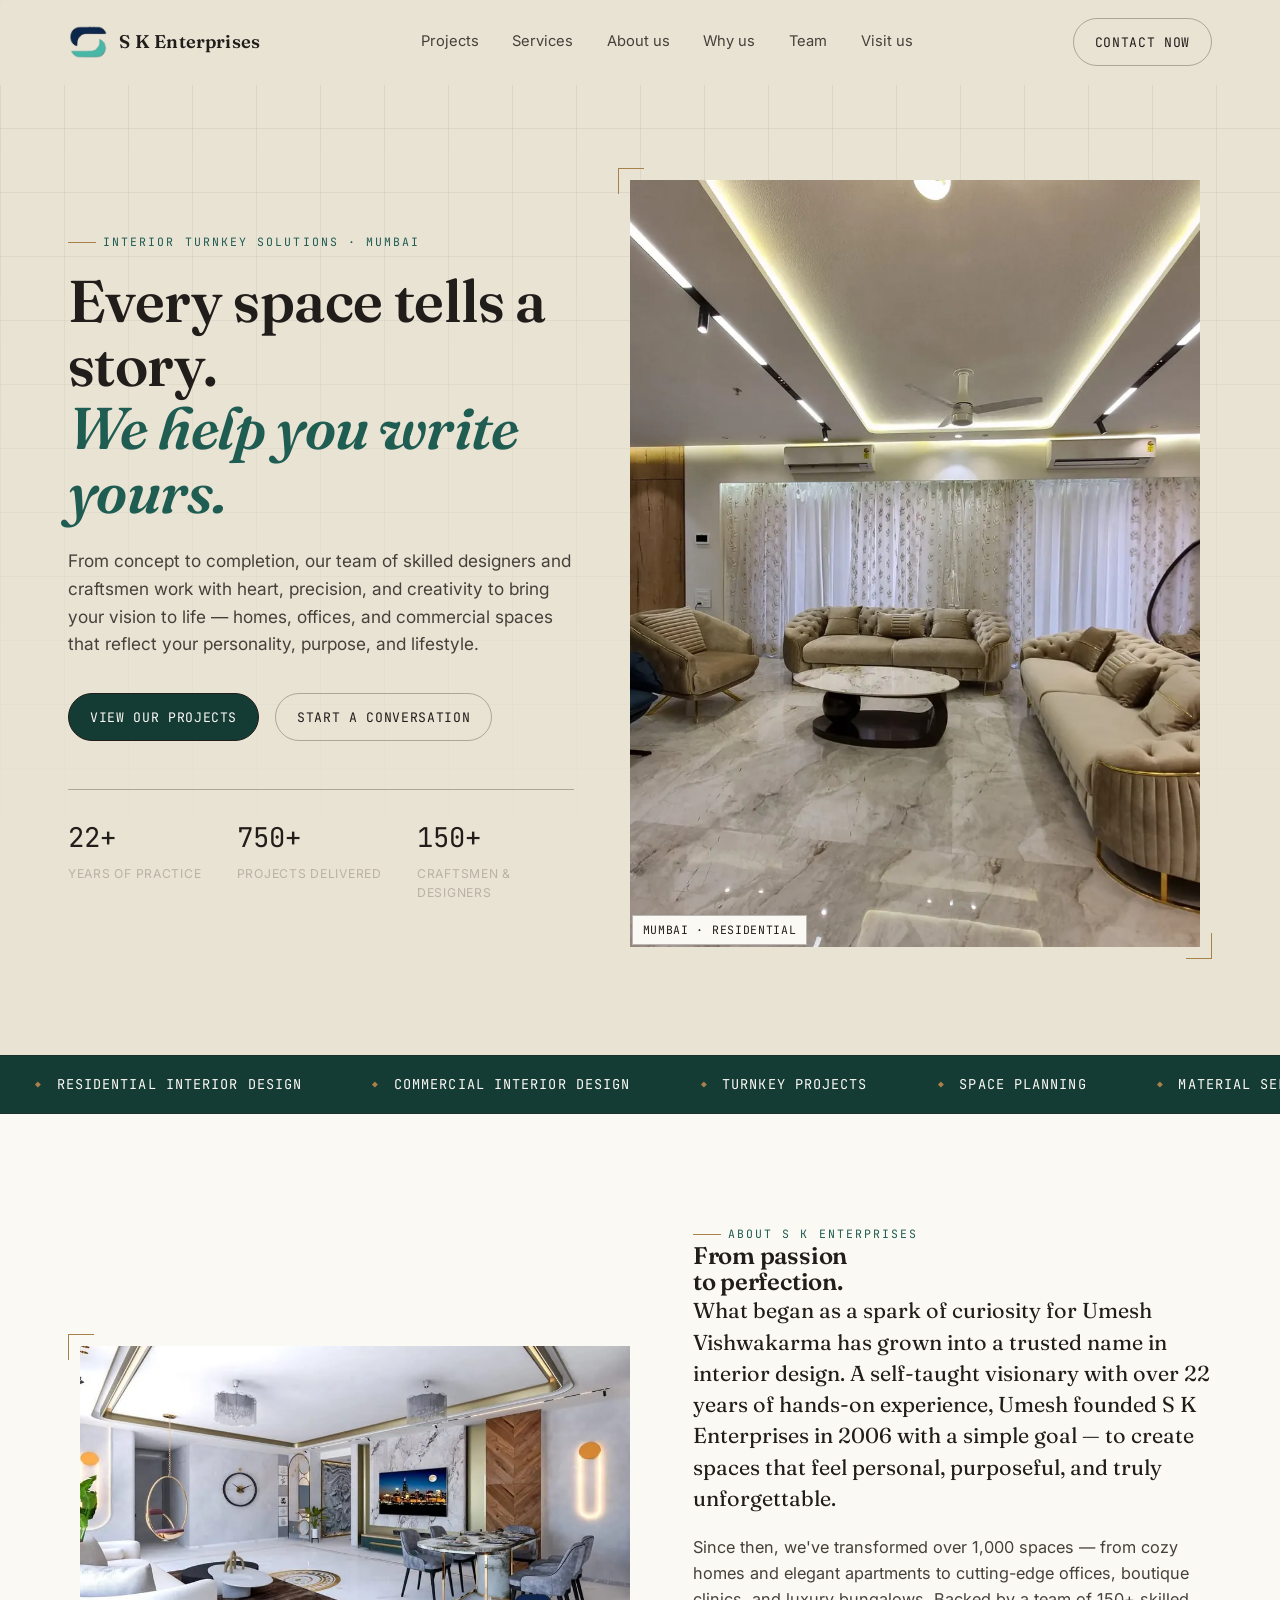
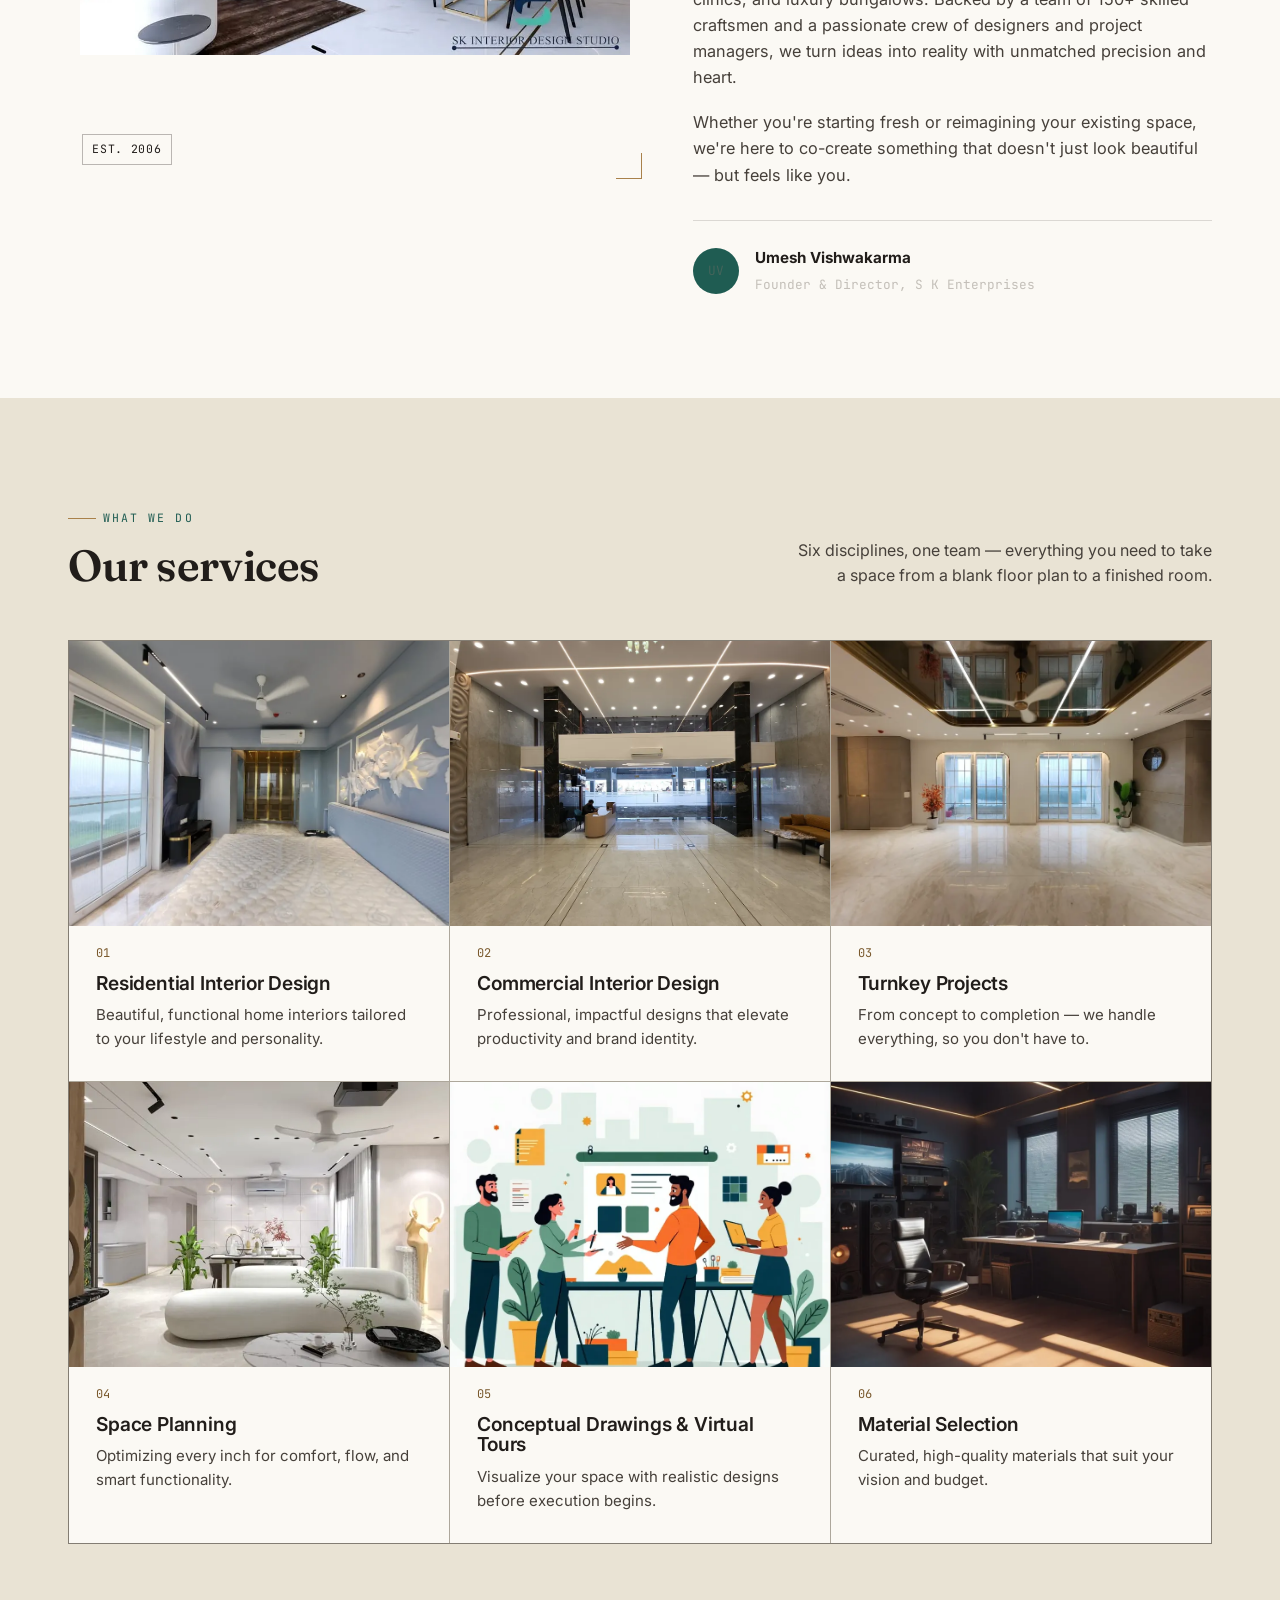
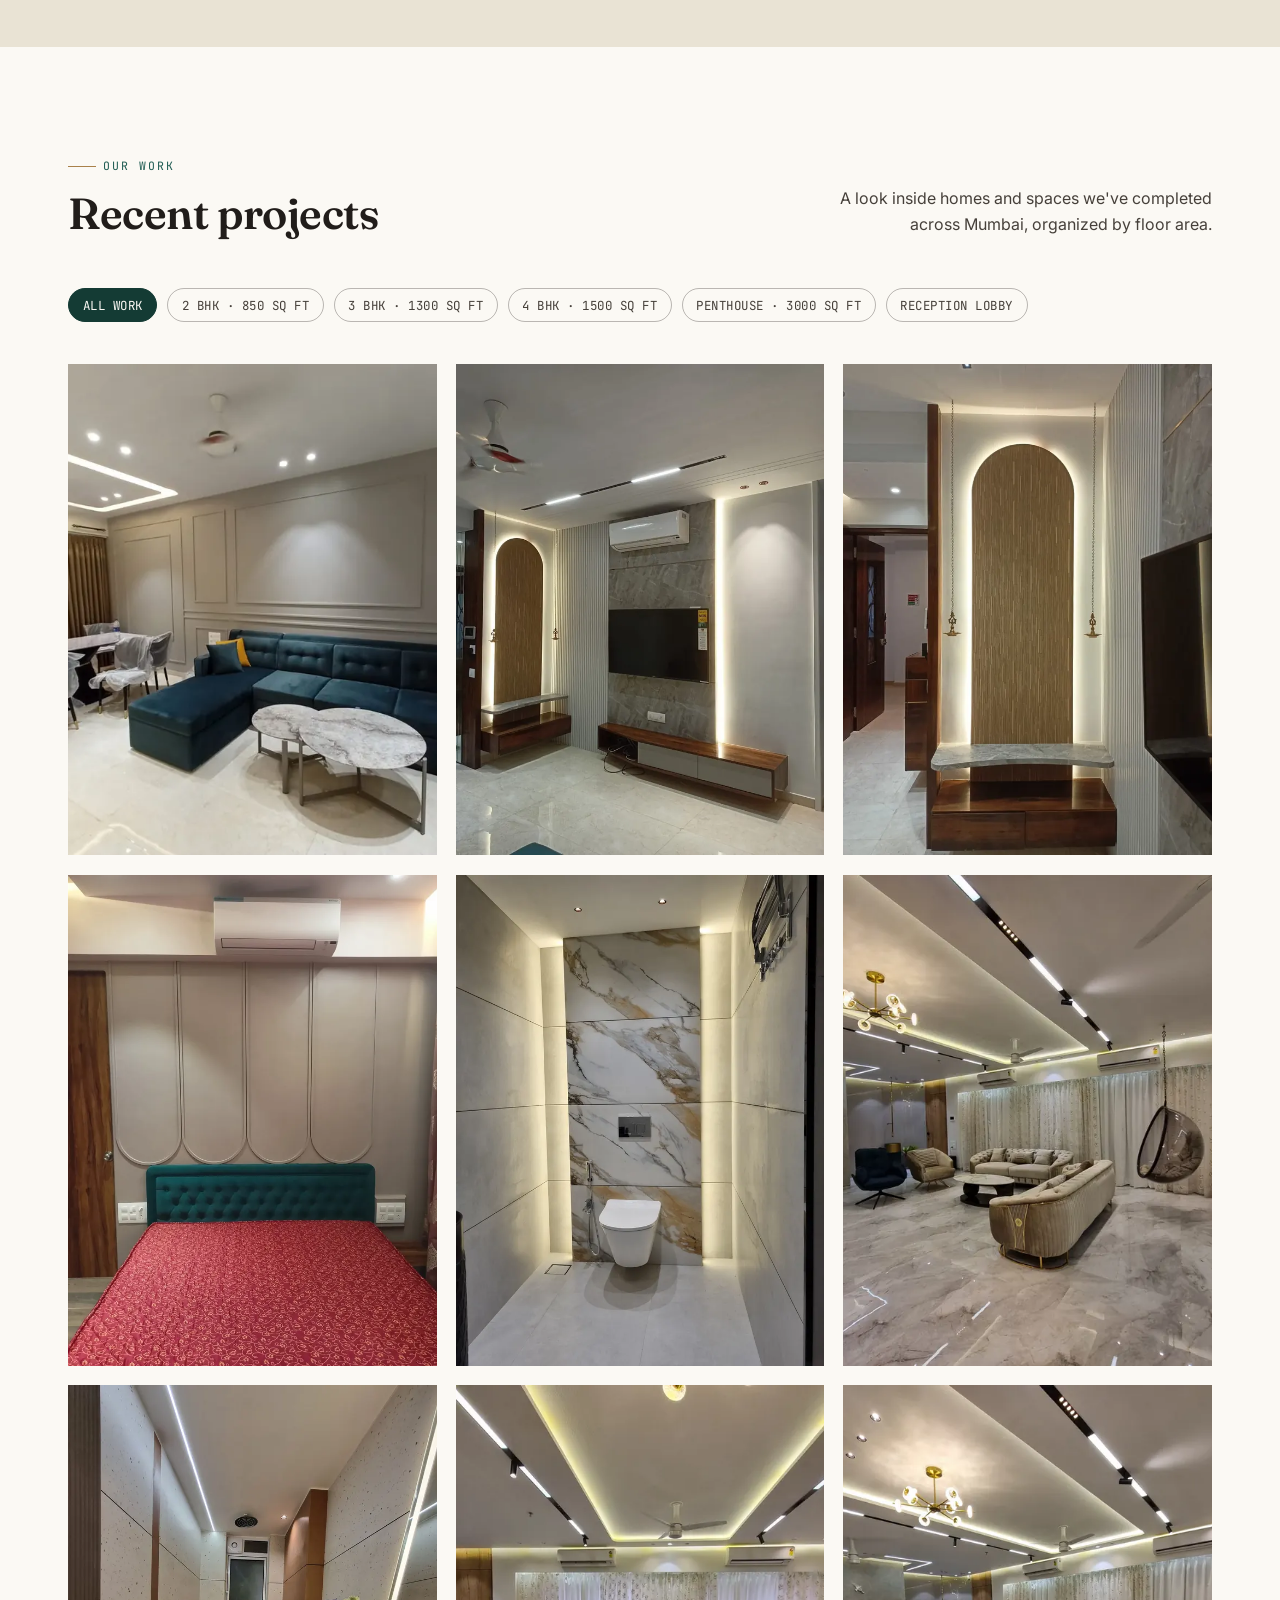
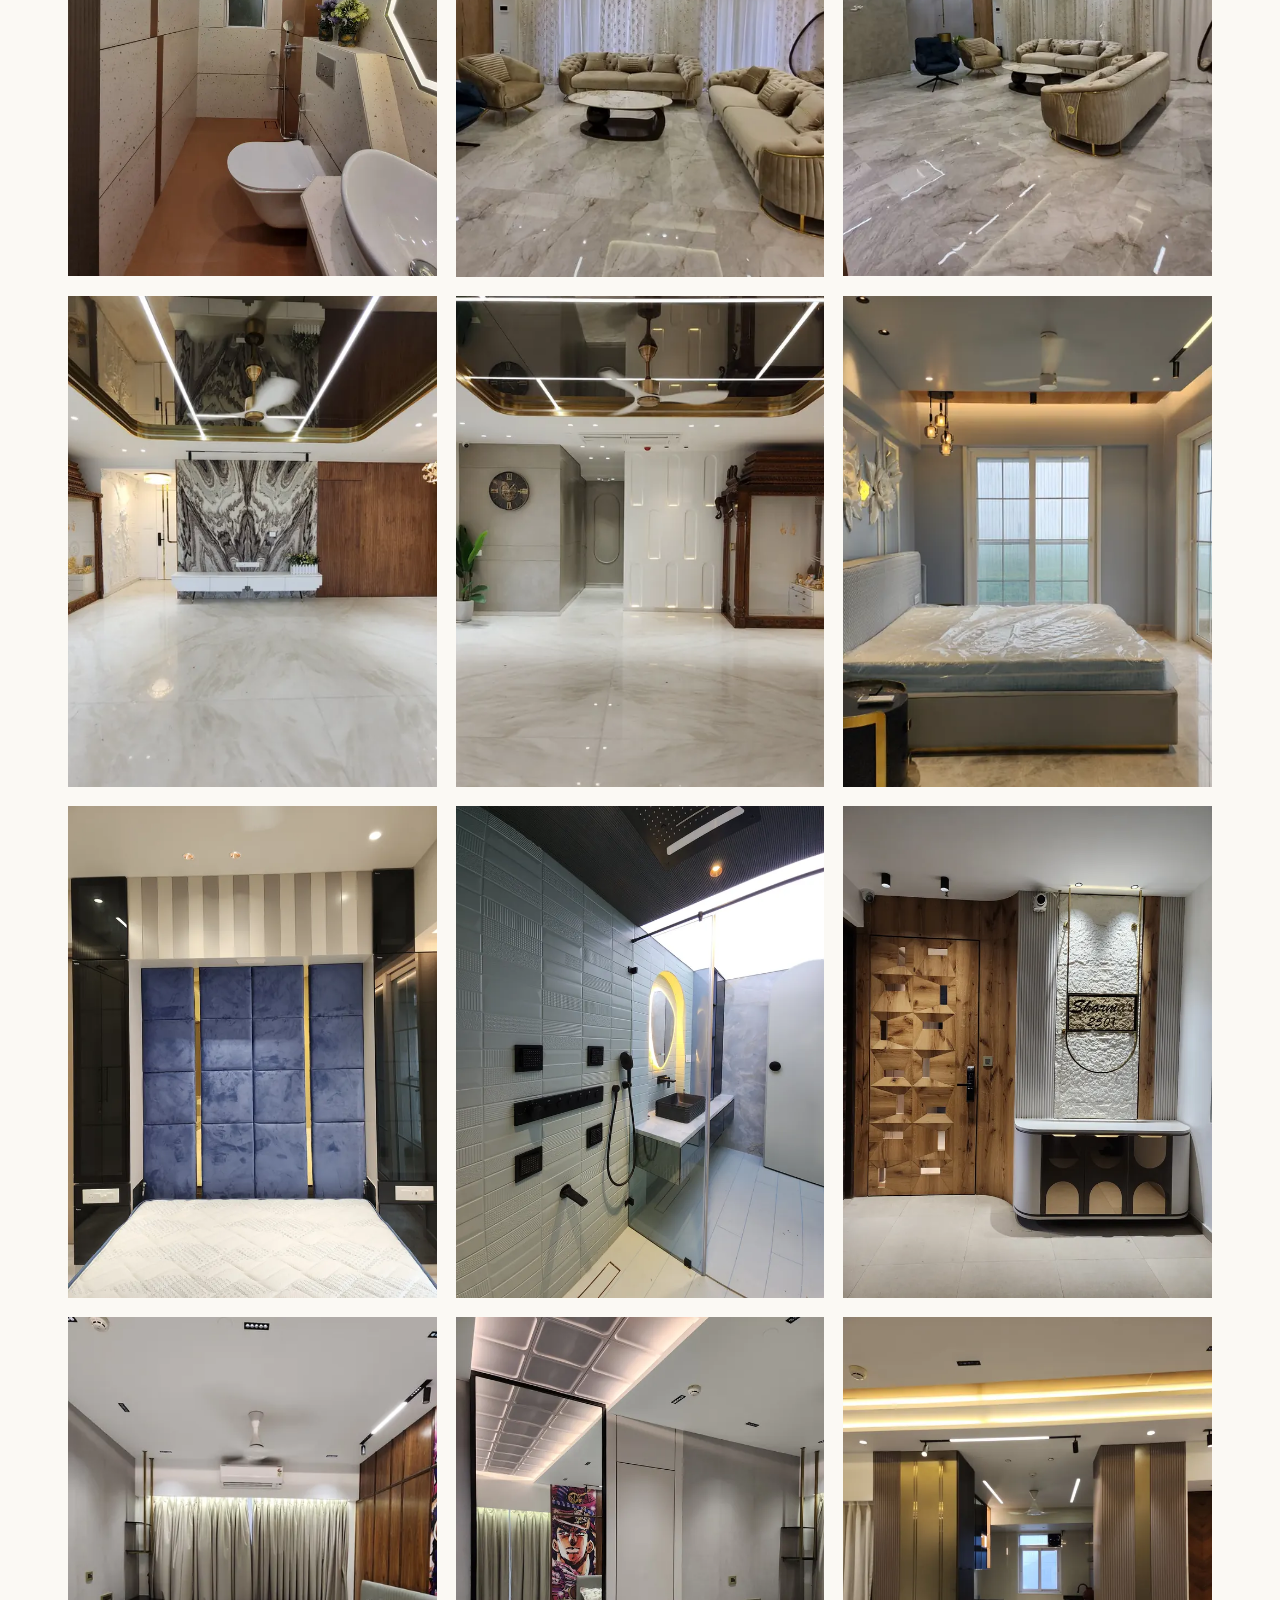
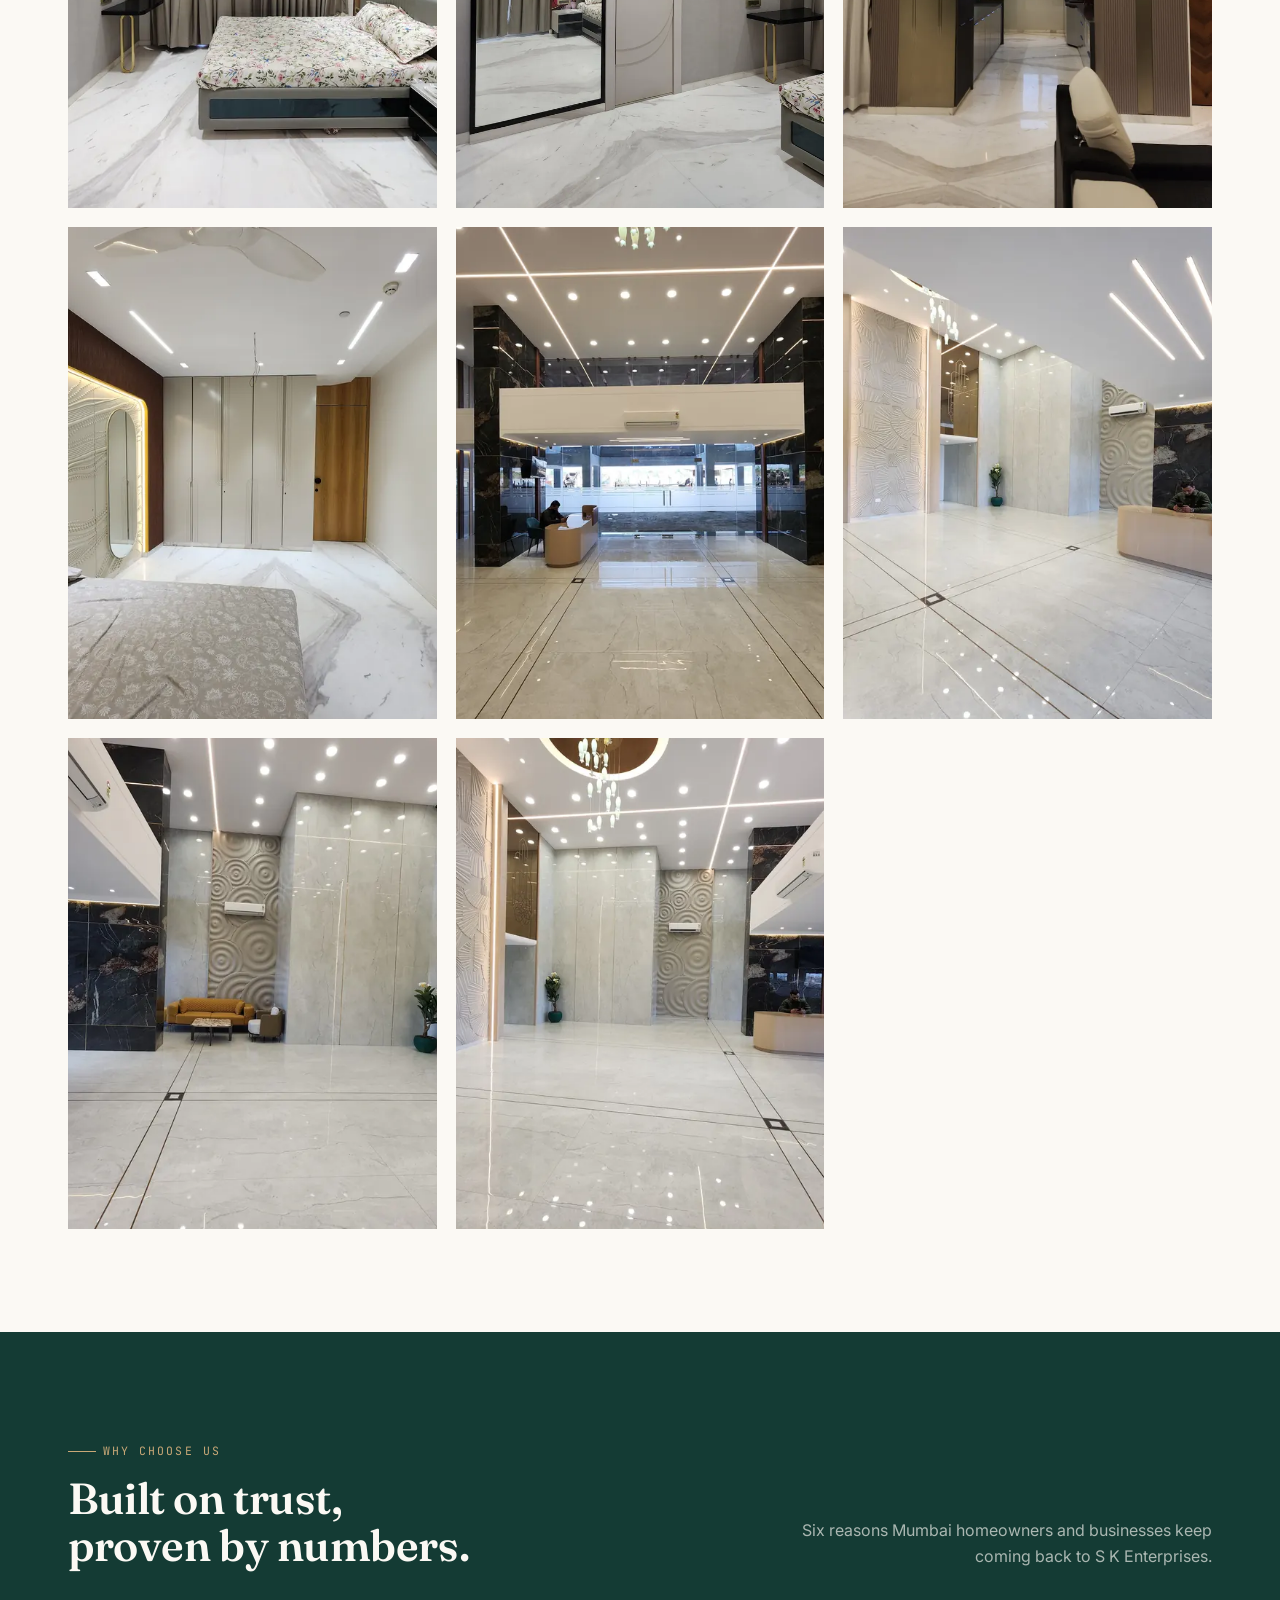
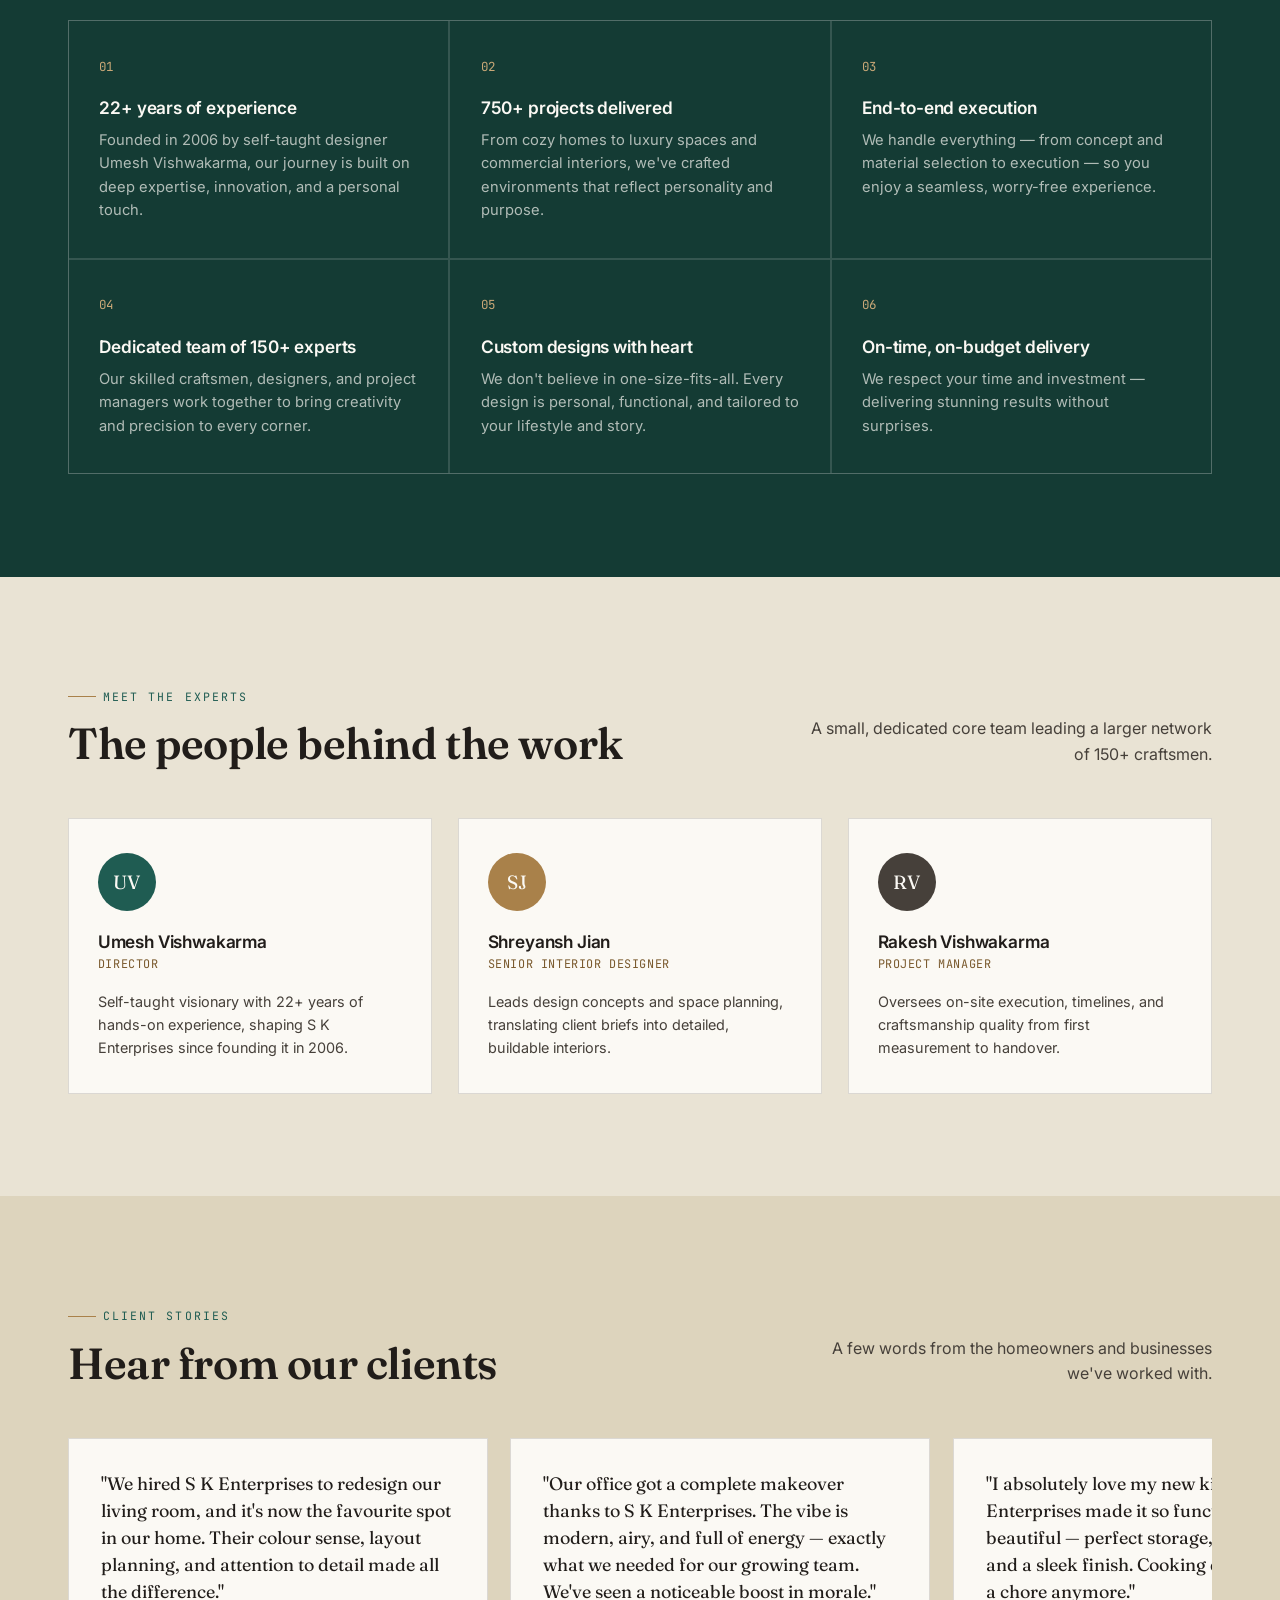
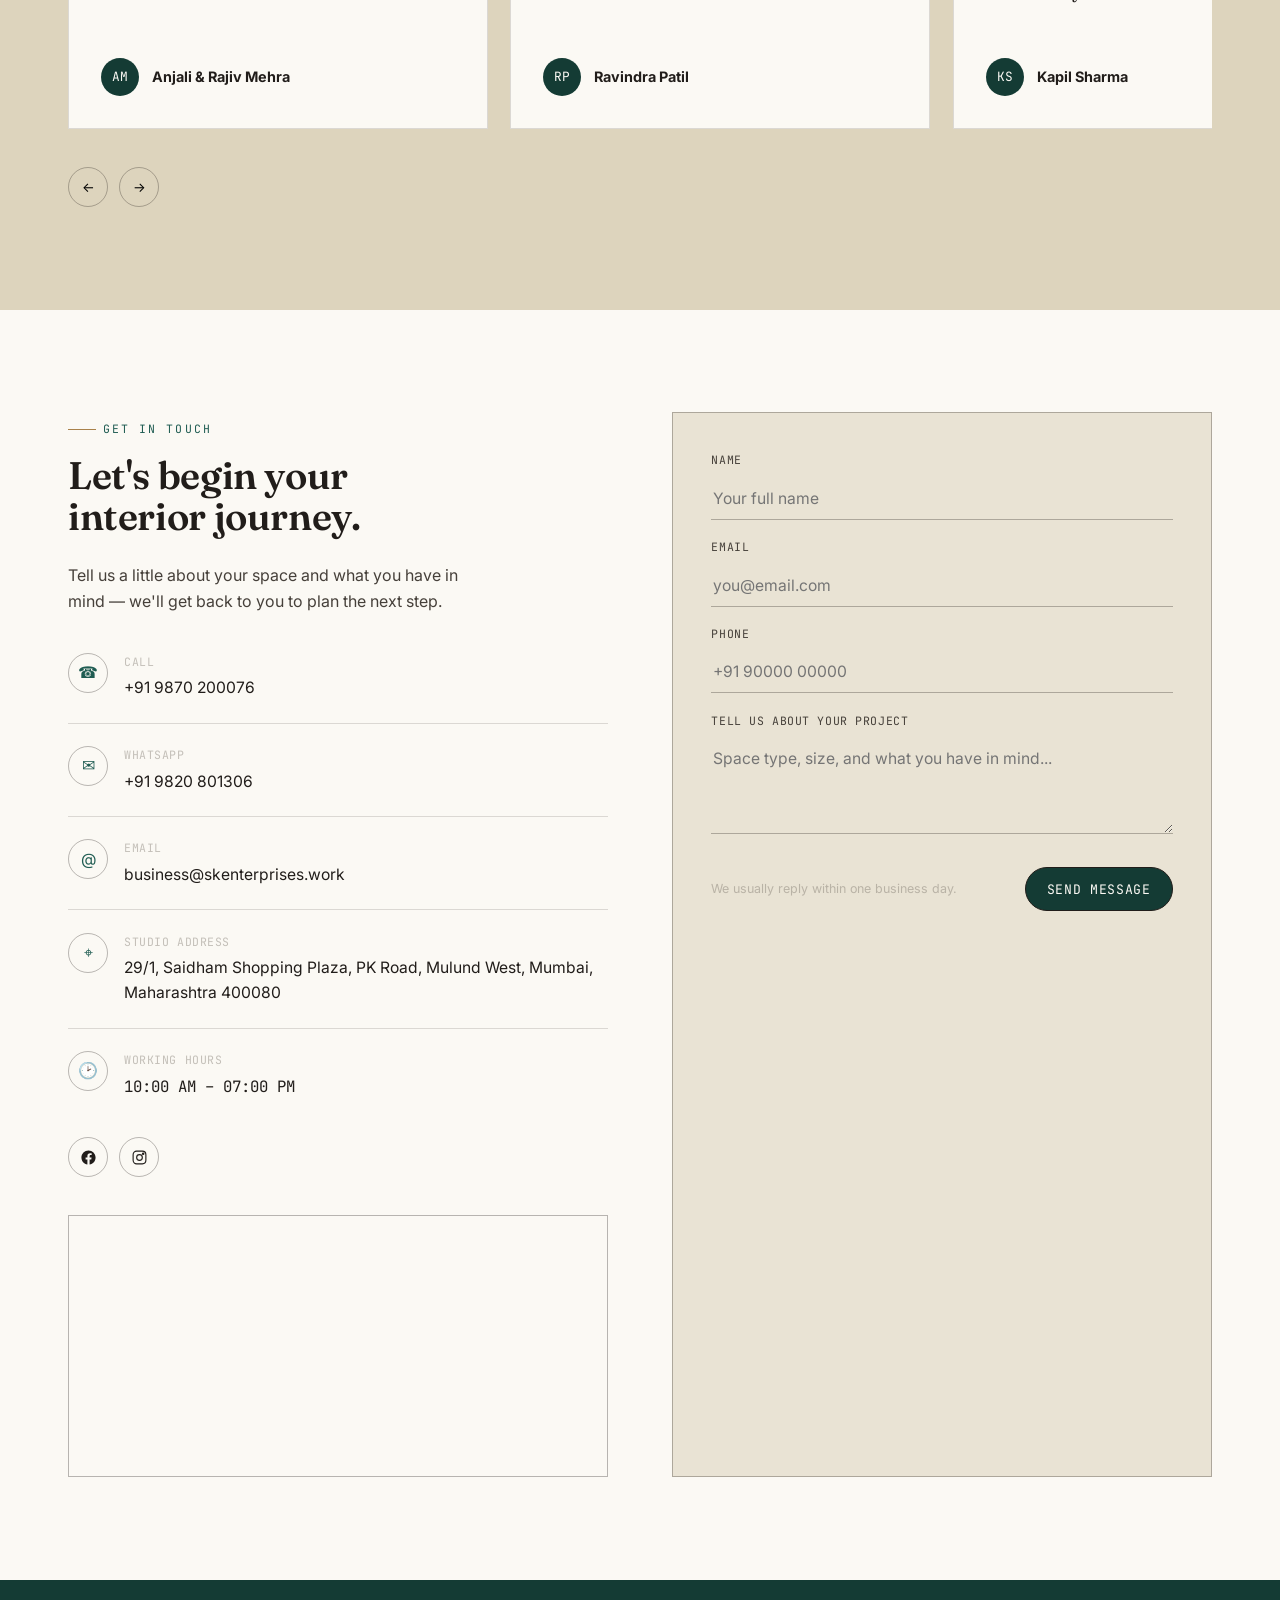
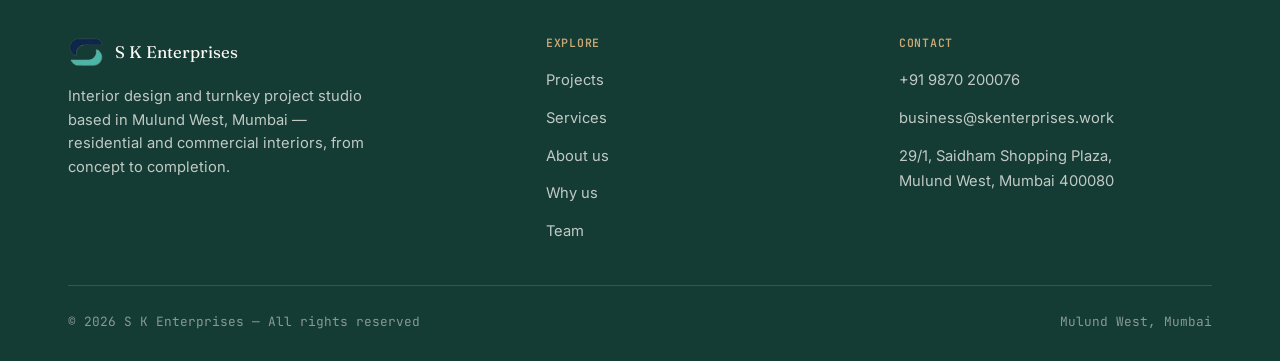
==== commit 19e40aeb: "teal" ====
--- a/index.html
+++ b/index.html
@@ -146,54 +146,66 @@
             <div class="service-media">
               <img src="assets/images/img-20250621-wa0103-815x611.webp" alt="Residential living room interior" loading="lazy">
             </div>
-            <span class="service-index">01</span>
+            <div class="service-body">
+              <span class="service-index">01</span>
             <h3>Residential Interior Design</h3>
             <p>Beautiful, functional home interiors tailored to your lifestyle and personality.</p>
+            </div>
           </article>
 
           <article class="service-card">
             <div class="service-media">
               <img src="assets/images/whatsapp-image-2025-08-15-at-4.30.57-pm-4000x3000.webp" alt="Commercial lobby interior" loading="lazy">
             </div>
-            <span class="service-index">02</span>
+            <div class="service-body">
+              <span class="service-index">02</span>
             <h3>Commercial Interior Design</h3>
             <p>Professional, impactful designs that elevate productivity and brand identity.</p>
+            </div>
           </article>
 
           <article class="service-card">
             <div class="service-media">
               <img src="assets/images/20250619-131458-815x611.webp" alt="Turnkey interior project, fully finished room" loading="lazy">
             </div>
-            <span class="service-index">03</span>
+            <div class="service-body">
+              <span class="service-index">03</span>
             <h3>Turnkey Projects</h3>
             <p>From concept to completion — we handle everything, so you don't have to.</p>
+            </div>
           </article>
 
           <article class="service-card">
             <div class="service-media">
               <img src="assets/images/space20planning-883x496.webp" alt="Open-plan living and dining space layout" loading="lazy">
             </div>
-            <span class="service-index">04</span>
+            <div class="service-body">
+              <span class="service-index">04</span>
             <h3>Space Planning</h3>
             <p>Optimizing every inch for comfort, flow, and smart functionality.</p>
+            </div>
           </article>
 
           <article class="service-card">
             <div class="service-media">
               <img src="assets/images/flux-dev-a-stylized-illustration-of-a-creative-workspace-showc-1-883x883.webp" alt="Conceptual illustration of a creative interior workspace" loading="lazy">
             </div>
-            <span class="service-index">05</span>
+            <div class="service-body">
+              <span class="service-index">05</span>
             <h3>Conceptual Drawings &amp; Virtual Tours</h3>
             <p>Visualize your space with realistic designs before execution begins.</p>
+            </div>
           </article>
 
           <article class="service-card">
             <div class="service-media">
               <img src="assets/images/albedobase-xl-material-selection-for-interior-design-curated-h-3-1024x1024.webp" alt="Curated interior design material palette" loading="lazy">
             </div>
-            <span class="service-index">06</span>
+            <div class="service-body">
+              <span class="service-index">06</span>
             <h3>Material Selection</h3>
             <p>Curated, high-quality materials that suit your vision and budget.</p>
+            </div>
           </article>
         </div>
       </div>
@@ -221,109 +233,195 @@
 
         <div class="project-grid reveal">
           <!-- 2 BHK -->
-          <div class="project-item" data-category="2bhk">
+          <button class="project-item" type="button" data-category="2bhk">
             <img src="assets/images/whatsapp-image-2025-08-15-at-4.34.48-pm-1600x1200.webp" alt="2 BHK, 850 sq ft interior" loading="lazy">
             <span class="project-tag">2 BHK &middot; 850 sq ft</span>
-          </div>
-          <div class="project-item" data-category="2bhk">
+            <span class="project-expand" aria-hidden="true">
+              <svg width="18" height="18" viewBox="0 0 24 24" fill="none" stroke="currentColor" stroke-width="1.8"><path d="M8 3H3v5M16 3h5v5M8 21H3v-5M16 21h5v-5"/></svg>
+            </span>
+          </button>
+          <button class="project-item" type="button" data-category="2bhk">
             <img src="assets/images/whatsapp-image-2025-08-15-at-4.34.49-pm-1-1200x1600.webp" alt="2 BHK, 850 sq ft interior" loading="lazy">
             <span class="project-tag">2 BHK &middot; 850 sq ft</span>
-          </div>
-          <div class="project-item" data-category="2bhk">
+            <span class="project-expand" aria-hidden="true">
+              <svg width="18" height="18" viewBox="0 0 24 24" fill="none" stroke="currentColor" stroke-width="1.8"><path d="M8 3H3v5M16 3h5v5M8 21H3v-5M16 21h5v-5"/></svg>
+            </span>
+          </button>
+          <button class="project-item" type="button" data-category="2bhk">
             <img src="assets/images/whatsapp-image-2025-08-15-at-4.34.49-pm-1200x1600.webp" alt="2 BHK, 850 sq ft interior" loading="lazy">
             <span class="project-tag">2 BHK &middot; 850 sq ft</span>
-          </div>
-          <div class="project-item" data-category="2bhk">
+            <span class="project-expand" aria-hidden="true">
+              <svg width="18" height="18" viewBox="0 0 24 24" fill="none" stroke="currentColor" stroke-width="1.8"><path d="M8 3H3v5M16 3h5v5M8 21H3v-5M16 21h5v-5"/></svg>
+            </span>
+          </button>
+          <button class="project-item" type="button" data-category="2bhk">
             <img src="assets/images/whatsapp-image-2025-08-15-at-4.35.27-pm-1200x1600.webp" alt="2 BHK, 850 sq ft interior" loading="lazy">
             <span class="project-tag">2 BHK &middot; 850 sq ft</span>
-          </div>
+            <span class="project-expand" aria-hidden="true">
+              <svg width="18" height="18" viewBox="0 0 24 24" fill="none" stroke="currentColor" stroke-width="1.8"><path d="M8 3H3v5M16 3h5v5M8 21H3v-5M16 21h5v-5"/></svg>
+            </span>
+          </button>
 
           <!-- 3 BHK -->
-          <div class="project-item" data-category="3bhk">
+          <button class="project-item" type="button" data-category="3bhk">
             <img src="assets/images/img-20240228-wa0034-3000x4000.webp" alt="3 BHK, 1300 sq ft interior" loading="lazy">
             <span class="project-tag">3 BHK &middot; 1300 sq ft</span>
-          </div>
-          <div class="project-item" data-category="3bhk">
+            <span class="project-expand" aria-hidden="true">
+              <svg width="18" height="18" viewBox="0 0 24 24" fill="none" stroke="currentColor" stroke-width="1.8"><path d="M8 3H3v5M16 3h5v5M8 21H3v-5M16 21h5v-5"/></svg>
+            </span>
+          </button>
+          <button class="project-item" type="button" data-category="3bhk">
             <img src="assets/images/img-20240228-wa0055-4000x3000.webp" alt="3 BHK, 1300 sq ft interior" loading="lazy">
             <span class="project-tag">3 BHK &middot; 1300 sq ft</span>
-          </div>
-          <div class="project-item" data-category="3bhk">
+            <span class="project-expand" aria-hidden="true">
+              <svg width="18" height="18" viewBox="0 0 24 24" fill="none" stroke="currentColor" stroke-width="1.8"><path d="M8 3H3v5M16 3h5v5M8 21H3v-5M16 21h5v-5"/></svg>
+            </span>
+          </button>
+          <button class="project-item" type="button" data-category="3bhk">
             <img src="assets/images/img-20240228-wa0064-3000x4000.webp" alt="3 BHK, 1300 sq ft interior" loading="lazy">
             <span class="project-tag">3 BHK &middot; 1300 sq ft</span>
-          </div>
-          <div class="project-item" data-category="3bhk">
+            <span class="project-expand" aria-hidden="true">
+              <svg width="18" height="18" viewBox="0 0 24 24" fill="none" stroke="currentColor" stroke-width="1.8"><path d="M8 3H3v5M16 3h5v5M8 21H3v-5M16 21h5v-5"/></svg>
+            </span>
+          </button>
+          <button class="project-item" type="button" data-category="3bhk">
             <img src="assets/images/img-20240228-wa0088-4000x3000.webp" alt="3 BHK, 1300 sq ft interior" loading="lazy">
             <span class="project-tag">3 BHK &middot; 1300 sq ft</span>
-          </div>
-          <div class="project-item" data-category="3bhk">
+            <span class="project-expand" aria-hidden="true">
+              <svg width="18" height="18" viewBox="0 0 24 24" fill="none" stroke="currentColor" stroke-width="1.8"><path d="M8 3H3v5M16 3h5v5M8 21H3v-5M16 21h5v-5"/></svg>
+            </span>
+          </button>
+          <button class="project-item" type="button" data-category="3bhk">
             <img src="assets/images/img-20240228-wa0116-4000x3000.webp" alt="3 BHK, 1300 sq ft interior" loading="lazy">
             <span class="project-tag">3 BHK &middot; 1300 sq ft</span>
-          </div>
+            <span class="project-expand" aria-hidden="true">
+              <svg width="18" height="18" viewBox="0 0 24 24" fill="none" stroke="currentColor" stroke-width="1.8"><path d="M8 3H3v5M16 3h5v5M8 21H3v-5M16 21h5v-5"/></svg>
+            </span>
+          </button>
 
           <!-- 4 BHK -->
-          <div class="project-item" data-category="4bhk">
+          <button class="project-item" type="button" data-category="4bhk">
             <img src="assets/images/20250619-131327-4000x3000.webp" alt="4 BHK, 1500 sq ft interior" loading="lazy">
             <span class="project-tag">4 BHK &middot; 1500 sq ft</span>
-          </div>
-          <div class="project-item" data-category="4bhk">
+            <span class="project-expand" aria-hidden="true">
+              <svg width="18" height="18" viewBox="0 0 24 24" fill="none" stroke="currentColor" stroke-width="1.8"><path d="M8 3H3v5M16 3h5v5M8 21H3v-5M16 21h5v-5"/></svg>
+            </span>
+          </button>
+          <button class="project-item" type="button" data-category="4bhk">
             <img src="assets/images/20250619-131438-4000x3000.webp" alt="4 BHK, 1500 sq ft interior" loading="lazy">
             <span class="project-tag">4 BHK &middot; 1500 sq ft</span>
-          </div>
-          <div class="project-item" data-category="4bhk">
+            <span class="project-expand" aria-hidden="true">
+              <svg width="18" height="18" viewBox="0 0 24 24" fill="none" stroke="currentColor" stroke-width="1.8"><path d="M8 3H3v5M16 3h5v5M8 21H3v-5M16 21h5v-5"/></svg>
+            </span>
+          </button>
+          <button class="project-item" type="button" data-category="4bhk">
             <img src="assets/images/20250619-132246-4000x3000.webp" alt="4 BHK, 1500 sq ft interior" loading="lazy">
             <span class="project-tag">4 BHK &middot; 1500 sq ft</span>
-          </div>
-          <div class="project-item" data-category="4bhk">
+            <span class="project-expand" aria-hidden="true">
+              <svg width="18" height="18" viewBox="0 0 24 24" fill="none" stroke="currentColor" stroke-width="1.8"><path d="M8 3H3v5M16 3h5v5M8 21H3v-5M16 21h5v-5"/></svg>
+            </span>
+          </button>
+          <button class="project-item" type="button" data-category="4bhk">
             <img src="assets/images/20250619-132941-3000x4000.webp" alt="4 BHK, 1500 sq ft interior" loading="lazy">
             <span class="project-tag">4 BHK &middot; 1500 sq ft</span>
-          </div>
-          <div class="project-item" data-category="4bhk">
+            <span class="project-expand" aria-hidden="true">
+              <svg width="18" height="18" viewBox="0 0 24 24" fill="none" stroke="currentColor" stroke-width="1.8"><path d="M8 3H3v5M16 3h5v5M8 21H3v-5M16 21h5v-5"/></svg>
+            </span>
+          </button>
+          <button class="project-item" type="button" data-category="4bhk">
             <img src="assets/images/20250619-140348-3000x4000.webp" alt="4 BHK, 1500 sq ft interior" loading="lazy">
             <span class="project-tag">4 BHK &middot; 1500 sq ft</span>
-          </div>
+            <span class="project-expand" aria-hidden="true">
+              <svg width="18" height="18" viewBox="0 0 24 24" fill="none" stroke="currentColor" stroke-width="1.8"><path d="M8 3H3v5M16 3h5v5M8 21H3v-5M16 21h5v-5"/></svg>
+            </span>
+          </button>
 
           <!-- Penthouse / 5 BHK -->
-          <div class="project-item" data-category="5bhk">
+          <button class="project-item" type="button" data-category="5bhk">
             <img src="assets/images/20250619-113859-3000x4000.webp" alt="Penthouse, 3000 sq ft interior" loading="lazy">
             <span class="project-tag">Penthouse &middot; 3000 sq ft</span>
-          </div>
-          <div class="project-item" data-category="5bhk">
+            <span class="project-expand" aria-hidden="true">
+              <svg width="18" height="18" viewBox="0 0 24 24" fill="none" stroke="currentColor" stroke-width="1.8"><path d="M8 3H3v5M16 3h5v5M8 21H3v-5M16 21h5v-5"/></svg>
+            </span>
+          </button>
+          <button class="project-item" type="button" data-category="5bhk">
             <img src="assets/images/20250619-114720-4000x3000.webp" alt="Penthouse, 3000 sq ft interior" loading="lazy">
             <span class="project-tag">Penthouse &middot; 3000 sq ft</span>
-          </div>
-          <div class="project-item" data-category="5bhk">
+            <span class="project-expand" aria-hidden="true">
+              <svg width="18" height="18" viewBox="0 0 24 24" fill="none" stroke="currentColor" stroke-width="1.8"><path d="M8 3H3v5M16 3h5v5M8 21H3v-5M16 21h5v-5"/></svg>
+            </span>
+          </button>
+          <button class="project-item" type="button" data-category="5bhk">
             <img src="assets/images/20250619-115324-3000x4000.webp" alt="Penthouse, 3000 sq ft interior" loading="lazy">
             <span class="project-tag">Penthouse &middot; 3000 sq ft</span>
-          </div>
-          <div class="project-item" data-category="5bhk">
+            <span class="project-expand" aria-hidden="true">
+              <svg width="18" height="18" viewBox="0 0 24 24" fill="none" stroke="currentColor" stroke-width="1.8"><path d="M8 3H3v5M16 3h5v5M8 21H3v-5M16 21h5v-5"/></svg>
+            </span>
+          </button>
+          <button class="project-item" type="button" data-category="5bhk">
             <img src="assets/images/20250619-122414-3000x4000.webp" alt="Penthouse, 3000 sq ft interior" loading="lazy">
             <span class="project-tag">Penthouse &middot; 3000 sq ft</span>
-          </div>
-          <div class="project-item" data-category="5bhk">
+            <span class="project-expand" aria-hidden="true">
+              <svg width="18" height="18" viewBox="0 0 24 24" fill="none" stroke="currentColor" stroke-width="1.8"><path d="M8 3H3v5M16 3h5v5M8 21H3v-5M16 21h5v-5"/></svg>
+            </span>
+          </button>
+          <button class="project-item" type="button" data-category="5bhk">
             <img src="assets/images/20250619-125307-4000x3000.webp" alt="Penthouse, 3000 sq ft interior" loading="lazy">
             <span class="project-tag">Penthouse &middot; 3000 sq ft</span>
-          </div>
+            <span class="project-expand" aria-hidden="true">
+              <svg width="18" height="18" viewBox="0 0 24 24" fill="none" stroke="currentColor" stroke-width="1.8"><path d="M8 3H3v5M16 3h5v5M8 21H3v-5M16 21h5v-5"/></svg>
+            </span>
+          </button>
 
           <!-- Lobby -->
-          <div class="project-item" data-category="lobby">
+          <button class="project-item" type="button" data-category="lobby">
             <img src="assets/images/whatsapp-image-2025-08-15-at-4.30.57-pm-4000x3000.webp" alt="Reception lobby interior" loading="lazy">
             <span class="project-tag">Reception lobby</span>
-          </div>
-          <div class="project-item" data-category="lobby">
+            <span class="project-expand" aria-hidden="true">
+              <svg width="18" height="18" viewBox="0 0 24 24" fill="none" stroke="currentColor" stroke-width="1.8"><path d="M8 3H3v5M16 3h5v5M8 21H3v-5M16 21h5v-5"/></svg>
+            </span>
+          </button>
+          <button class="project-item" type="button" data-category="lobby">
             <img src="assets/images/whatsapp-image-2025-08-15-at-4.30.57-pm-1-4000x3000.webp" alt="Reception lobby interior" loading="lazy">
             <span class="project-tag">Reception lobby</span>
-          </div>
-          <div class="project-item" data-category="lobby">
+            <span class="project-expand" aria-hidden="true">
+              <svg width="18" height="18" viewBox="0 0 24 24" fill="none" stroke="currentColor" stroke-width="1.8"><path d="M8 3H3v5M16 3h5v5M8 21H3v-5M16 21h5v-5"/></svg>
+            </span>
+          </button>
+          <button class="project-item" type="button" data-category="lobby">
             <img src="assets/images/whatsapp-image-2025-08-15-at-4.30.58-pm-4000x3000.webp" alt="Reception lobby interior" loading="lazy">
             <span class="project-tag">Reception lobby</span>
-          </div>
-          <div class="project-item" data-category="lobby">
+            <span class="project-expand" aria-hidden="true">
+              <svg width="18" height="18" viewBox="0 0 24 24" fill="none" stroke="currentColor" stroke-width="1.8"><path d="M8 3H3v5M16 3h5v5M8 21H3v-5M16 21h5v-5"/></svg>
+            </span>
+          </button>
+          <button class="project-item" type="button" data-category="lobby">
             <img src="assets/images/whatsapp-image-2025-08-15-at-4.30.58-pm-1-4000x3000.webp" alt="Reception lobby interior" loading="lazy">
             <span class="project-tag">Reception lobby</span>
-          </div>
+            <span class="project-expand" aria-hidden="true">
+              <svg width="18" height="18" viewBox="0 0 24 24" fill="none" stroke="currentColor" stroke-width="1.8"><path d="M8 3H3v5M16 3h5v5M8 21H3v-5M16 21h5v-5"/></svg>
+            </span>
+          </button>
         </div>
       </div>
     </section>
+
+    <!-- ============ Project lightbox ============ -->
+    <div class="lightbox" id="lightbox" aria-hidden="true">
+      <div class="lightbox-figure">
+        <img id="lightbox-img" src="" alt="">
+        <p class="lightbox-caption" id="lightbox-caption"></p>
+      </div>
+      <button class="lightbox-close" id="lightbox-close" type="button" aria-label="Close">
+        <svg width="18" height="18" viewBox="0 0 24 24" fill="none" stroke="currentColor" stroke-width="1.8"><path d="M5 5l14 14M19 5L5 19"/></svg>
+      </button>
+      <button class="lightbox-prev" id="lightbox-prev" type="button" aria-label="Previous image">
+        <svg width="20" height="20" viewBox="0 0 24 24" fill="none" stroke="currentColor" stroke-width="1.8"><path d="M15 5l-7 7 7 7"/></svg>
+      </button>
+      <button class="lightbox-next" id="lightbox-next" type="button" aria-label="Next image">
+        <svg width="20" height="20" viewBox="0 0 24 24" fill="none" stroke="currentColor" stroke-width="1.8"><path d="M9 5l7 7-7 7"/></svg>
+      </button>
+    </div>
 
     <!-- ============ Why us ============ -->
     <section class="why" id="why">
--- a/assets/css/main.css
+++ b/assets/css/main.css
@@ -139,7 +139,7 @@
 
 .spec-frame {
   position: relative;
-  padding: 22px;
+  padding: 12px;
 }
 
 .spec-frame::before,
@@ -208,13 +208,13 @@
 }
 
 .btn-primary {
-  background: var(--ink);
+  background: var(--teal-deep);
   color: var(--paper);
 }
 
 .btn-primary:hover {
-  background: var(--teal-deep);
-  border-color: var(--teal-deep);
+  background: var(--teal);
+  border-color: var(--teal);
   transform: translateY(-2px);
 }
 
@@ -366,8 +366,8 @@
 .hero-grid {
   position: relative;
   display: grid;
-  grid-template-columns: 1.05fr 0.95fr;
-  gap: clamp(2rem, 5vw, 5rem);
+  grid-template-columns: 0.92fr 1.08fr;
+  gap: clamp(1.5rem, 3.5vw, 3rem);
   align-items: center;
 }
 
@@ -423,7 +423,7 @@
 }
 
 .hero-media .spec-frame {
-  aspect-ratio: 4 / 5;
+  aspect-ratio: 3 / 4;
 }
 
 .hero-media .spec-frame__media {
@@ -437,7 +437,7 @@
 .strip {
   border-top: 1px solid var(--line-strong);
   border-bottom: 1px solid var(--line-strong);
-  background: var(--ink);
+  background: var(--teal-deep);
   color: var(--paper);
   overflow: hidden;
   white-space: nowrap;
@@ -523,13 +523,13 @@
 
 .about-grid {
   display: grid;
-  grid-template-columns: 0.9fr 1.1fr;
-  gap: clamp(2rem, 5vw, 4.5rem);
+  grid-template-columns: 1.05fr 0.95fr;
+  gap: clamp(1.75rem, 4vw, 3.5rem);
   align-items: center;
 }
 
 .about-media .spec-frame {
-  aspect-ratio: 5 / 4;
+  aspect-ratio: 4 / 3.1;
 }
 
 .about-body p {
@@ -593,10 +593,10 @@
 
 .service-card {
   background: var(--paper);
-  padding: 2.4rem 2rem;
+  padding: 0 0 1.9rem;
   display: flex;
   flex-direction: column;
-  gap: 1.4rem;
+  gap: 1.1rem;
   transition: background 0.25s ease;
 }
 
@@ -605,7 +605,7 @@
 }
 
 .service-media {
-  aspect-ratio: 16 / 10;
+  aspect-ratio: 4 / 3;
   overflow: hidden;
   background: var(--stone-deep);
 }
@@ -619,6 +619,13 @@
 
 .service-card:hover .service-media img {
   transform: scale(1.06);
+}
+
+.service-body {
+  padding: 0 1.7rem;
+  display: flex;
+  flex-direction: column;
+  gap: 0.6rem;
 }
 
 .service-index {
@@ -672,15 +679,15 @@
 }
 
 .filter-btn.is-active {
-  background: var(--ink);
-  border-color: var(--ink);
+  background: var(--teal-deep);
+  border-color: var(--teal-deep);
   color: var(--paper);
 }
 
 .project-grid {
   display: grid;
-  grid-template-columns: repeat(4, 1fr);
-  gap: 1.1rem;
+  grid-template-columns: repeat(3, 1fr);
+  gap: 1.2rem;
 }
 
 .project-item {
@@ -688,6 +695,12 @@
   overflow: hidden;
   position: relative;
   background: var(--stone-deep);
+  cursor: pointer;
+  border: 0;
+  padding: 0;
+  display: block;
+  width: 100%;
+  text-align: left;
 }
 
 .project-item img {
@@ -730,12 +743,159 @@
   transform: translateY(0);
 }
 
+.project-item::after {
+  content: "";
+  position: absolute;
+  inset: 0;
+  background: rgba(33, 29, 26, 0.18);
+  opacity: 0;
+  transition: opacity 0.25s ease;
+}
+
+.project-item:hover::after {
+  opacity: 1;
+}
+
+.project-expand {
+  position: absolute;
+  top: 50%;
+  left: 50%;
+  width: 46px;
+  height: 46px;
+  transform: translate(-50%, -50%) scale(0.8);
+  border-radius: 50%;
+  background: var(--paper);
+  color: var(--ink);
+  display: flex;
+  align-items: center;
+  justify-content: center;
+  opacity: 0;
+  transition: opacity 0.25s ease, transform 0.25s ease;
+  pointer-events: none;
+}
+
+.project-item:hover .project-expand {
+  opacity: 1;
+  transform: translate(-50%, -50%) scale(1);
+}
+
+/* ==========================================================================
+   Project lightbox
+   ========================================================================== */
+
+.lightbox {
+  position: fixed;
+  inset: 0;
+  z-index: 1000;
+  display: flex;
+  align-items: center;
+  justify-content: center;
+  background: rgba(20, 18, 15, 0.94);
+  opacity: 0;
+  visibility: hidden;
+  transition: opacity 0.3s ease;
+  padding: clamp(1rem, 4vw, 3rem);
+}
+
+.lightbox.is-open {
+  opacity: 1;
+  visibility: visible;
+}
+
+.lightbox-figure {
+  position: relative;
+  max-width: min(1100px, 92vw);
+  max-height: 88vh;
+  display: flex;
+  flex-direction: column;
+  align-items: center;
+  gap: 1rem;
+}
+
+.lightbox-figure img {
+  max-width: 100%;
+  max-height: 76vh;
+  width: auto;
+  height: auto;
+  object-fit: contain;
+  background: var(--ink);
+  transform: scale(0.97);
+  opacity: 0;
+  transition: opacity 0.3s ease, transform 0.3s ease;
+}
+
+.lightbox.is-open .lightbox-figure img {
+  opacity: 1;
+  transform: scale(1);
+}
+
+.lightbox-caption {
+  font-family: var(--font-mono);
+  font-size: 0.8rem;
+  letter-spacing: 0.05em;
+  color: rgba(251, 249, 244, 0.75);
+  text-align: center;
+}
+
+.lightbox-close,
+.lightbox-prev,
+.lightbox-next {
+  position: absolute;
+  width: 46px;
+  height: 46px;
+  border-radius: 50%;
+  border: 1px solid rgba(251, 249, 244, 0.3);
+  background: rgba(251, 249, 244, 0.06);
+  color: var(--paper);
+  display: flex;
+  align-items: center;
+  justify-content: center;
+  transition: background 0.2s ease, border-color 0.2s ease;
+}
+
+.lightbox-close:hover,
+.lightbox-prev:hover,
+.lightbox-next:hover {
+  background: var(--paper);
+  color: var(--ink);
+  border-color: var(--paper);
+}
+
+.lightbox-close {
+  top: clamp(0.5rem, 2vw, 1.2rem);
+  right: clamp(0.5rem, 2vw, 1.2rem);
+}
+
+.lightbox-prev {
+  left: clamp(0.25rem, 1.5vw, 0.5rem);
+  top: 50%;
+  transform: translateY(-50%);
+}
+
+.lightbox-next {
+  right: clamp(0.25rem, 1.5vw, 0.5rem);
+  top: 50%;
+  transform: translateY(-50%);
+}
+
+@media (max-width: 640px) {
+  .lightbox-prev,
+  .lightbox-next {
+    width: 40px;
+    height: 40px;
+  }
+  .lightbox-close {
+    width: 38px;
+    height: 38px;
+  }
+}
+
 /* ==========================================================================
    Why us
    ========================================================================== */
 
 .why {
-  background: var(--ink);
+  background: var(--teal-deep);
   color: var(--paper);
 }
 
@@ -765,7 +925,7 @@
 }
 
 .why-card {
-  background: var(--ink);
+  background: var(--teal-deep);
   padding: 2.2rem 1.9rem;
 }
 
@@ -902,7 +1062,7 @@
   width: 38px;
   height: 38px;
   border-radius: 50%;
-  background: var(--ink);
+  background: var(--teal-deep);
   color: var(--paper);
   display: flex;
   align-items: center;
@@ -936,8 +1096,8 @@
 }
 
 .testi-controls button:hover {
-  background: var(--ink);
-  border-color: var(--ink);
+  background: var(--teal-deep);
+  border-color: var(--teal-deep);
   color: var(--paper);
 }
 
@@ -1028,8 +1188,8 @@
 }
 
 .social-row a:hover {
-  background: var(--ink);
-  border-color: var(--ink);
+  background: var(--teal-deep);
+  border-color: var(--teal-deep);
   color: var(--paper);
 }
 
@@ -1106,7 +1266,7 @@
    ========================================================================== */
 
 .site-footer {
-  background: var(--ink);
+  background: var(--teal-deep);
   color: rgba(251, 249, 244, 0.75);
   padding: 3.6rem 0 1.8rem;
 }
@@ -1209,7 +1369,7 @@
   }
 
   .project-grid {
-    grid-template-columns: repeat(3, 1fr);
+    grid-template-columns: repeat(2, 1fr);
   }
 
   .contact-grid {
@@ -1303,7 +1463,7 @@
   }
 
   .project-grid {
-    grid-template-columns: repeat(2, 1fr);
+    grid-template-columns: 1fr;
   }
 
   .footer-bottom {
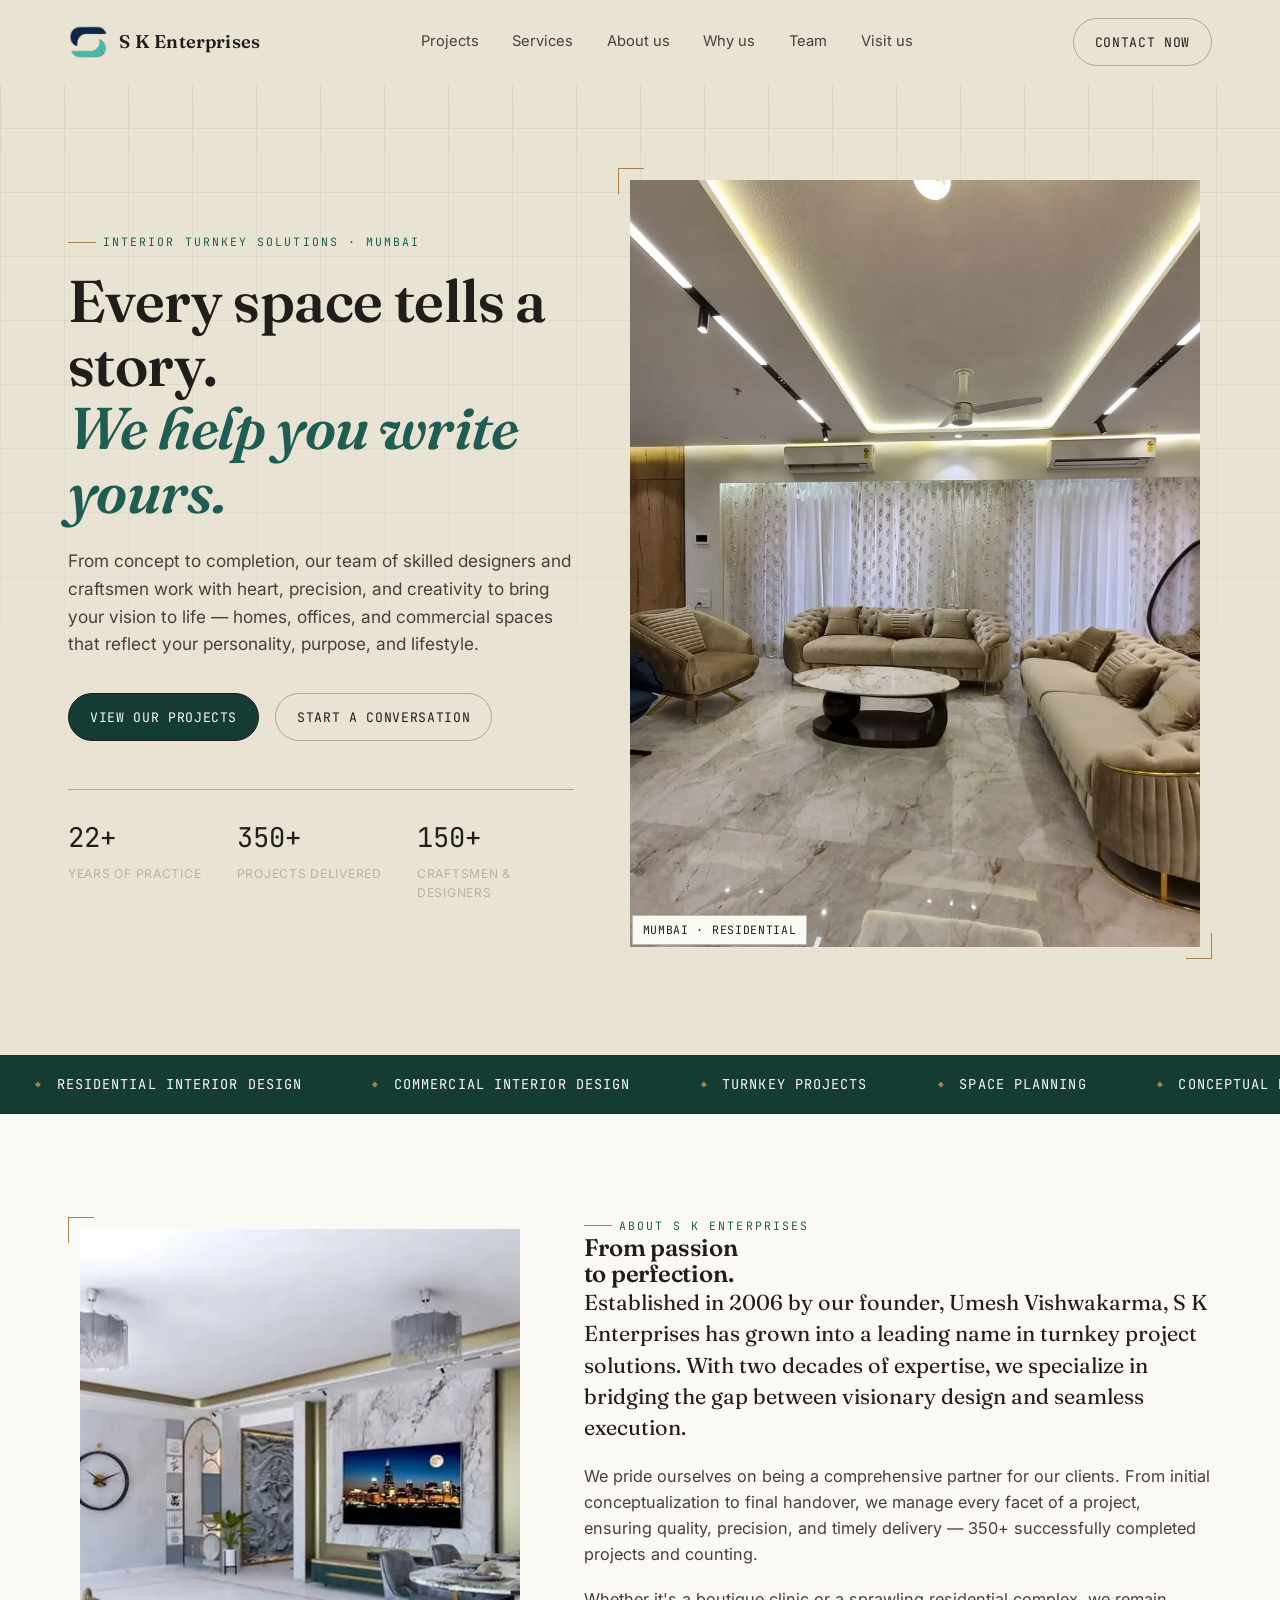
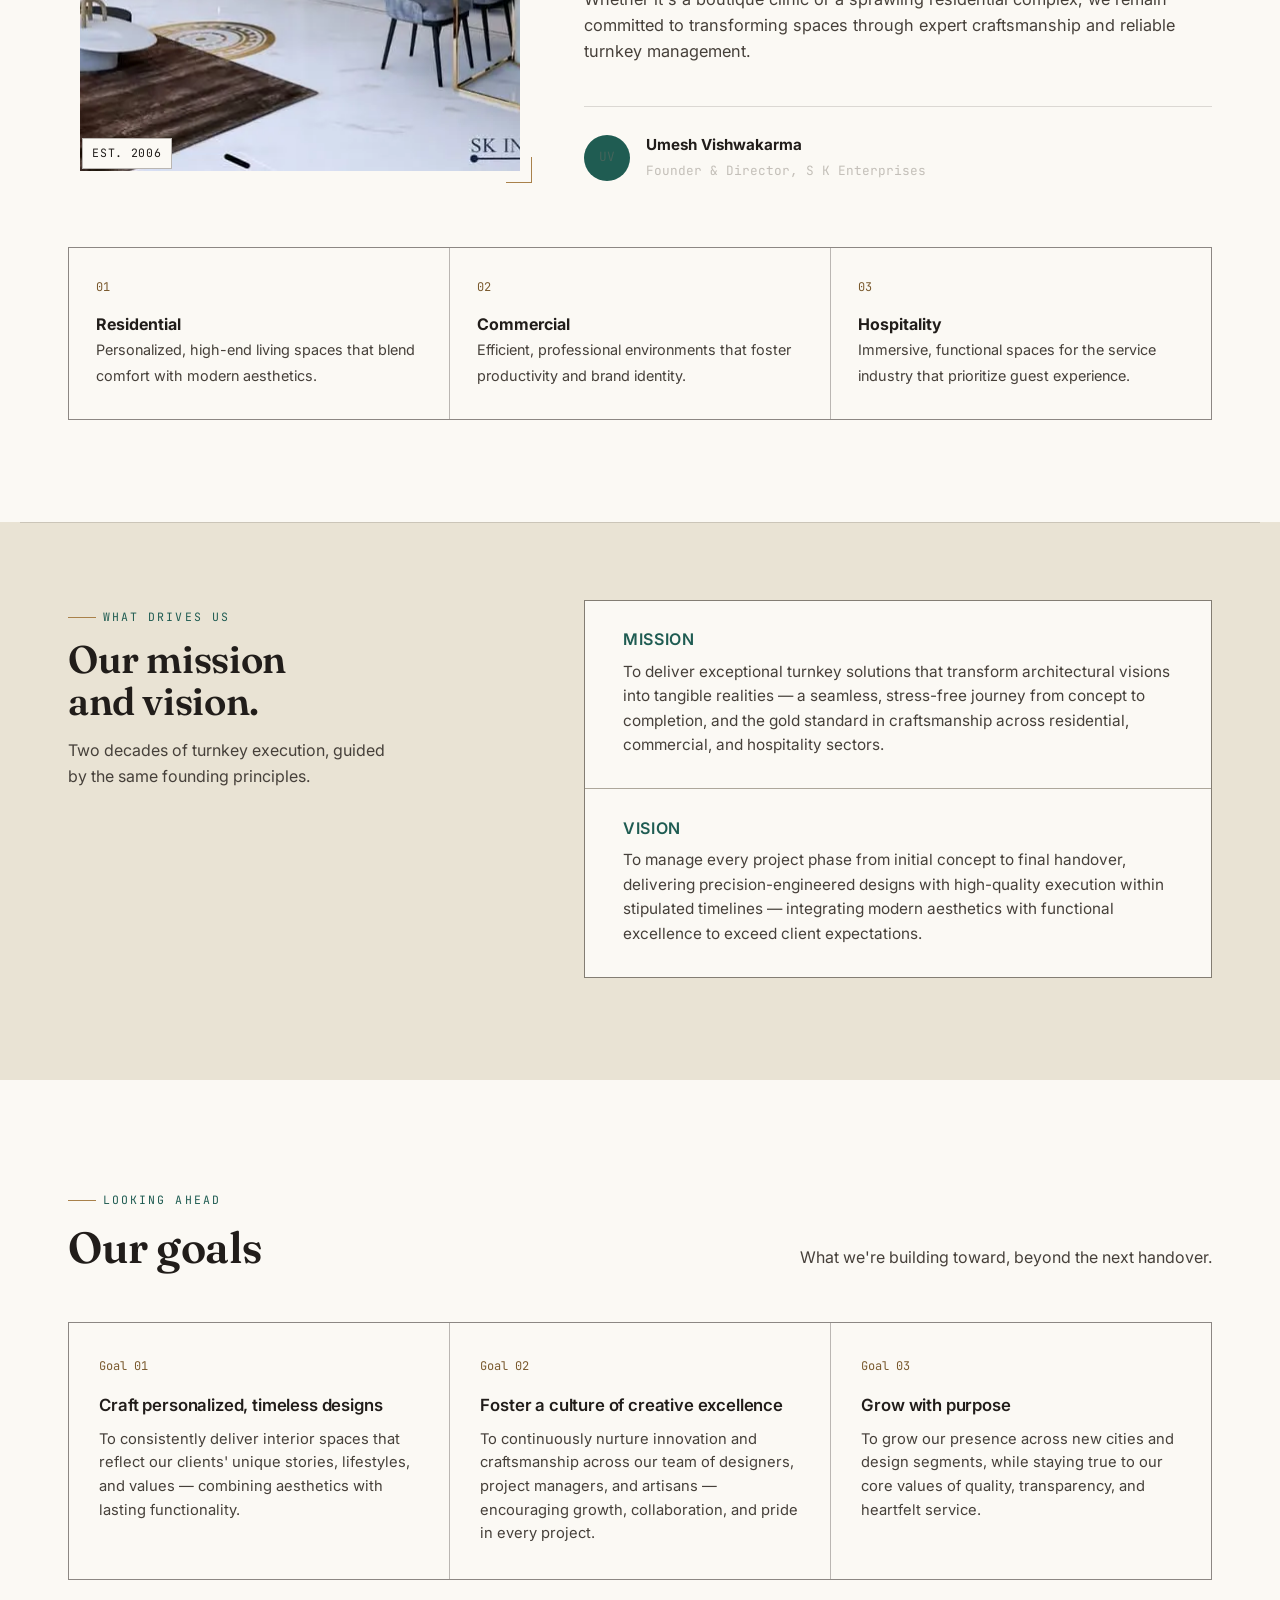
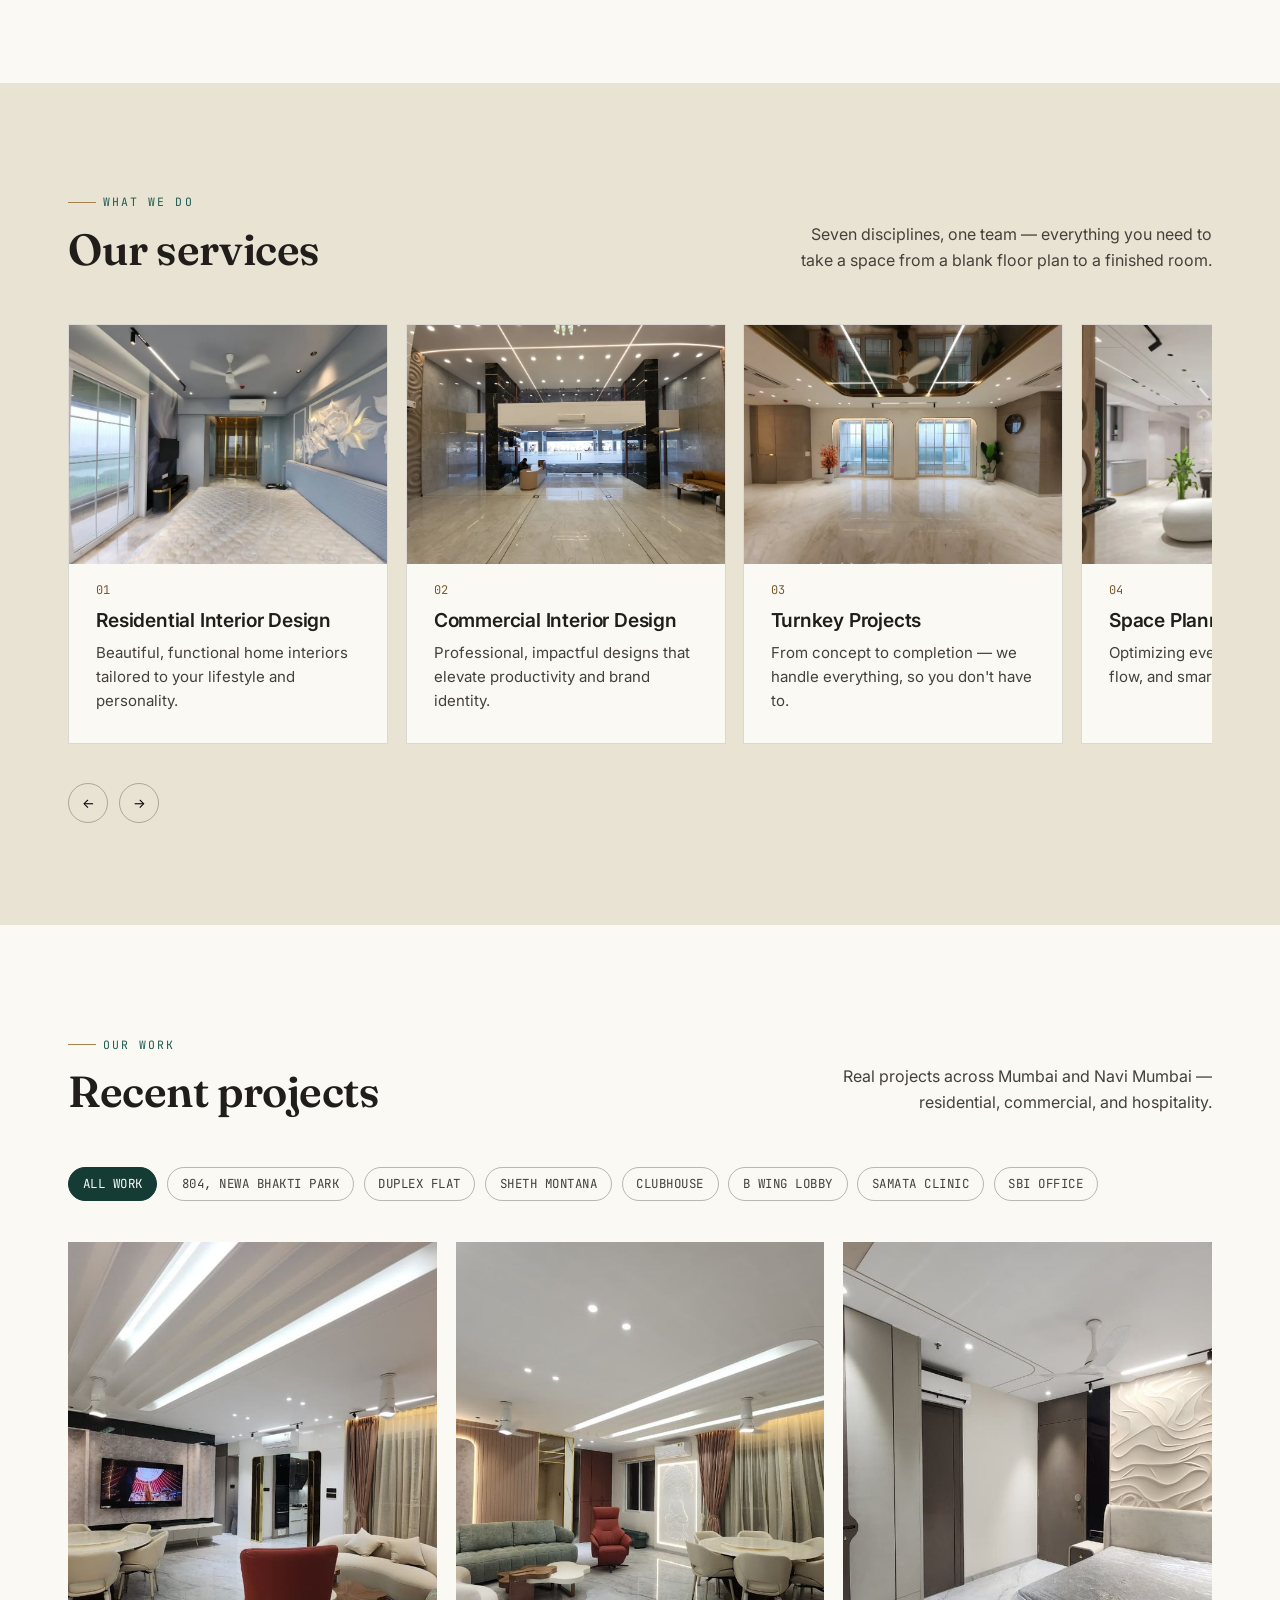
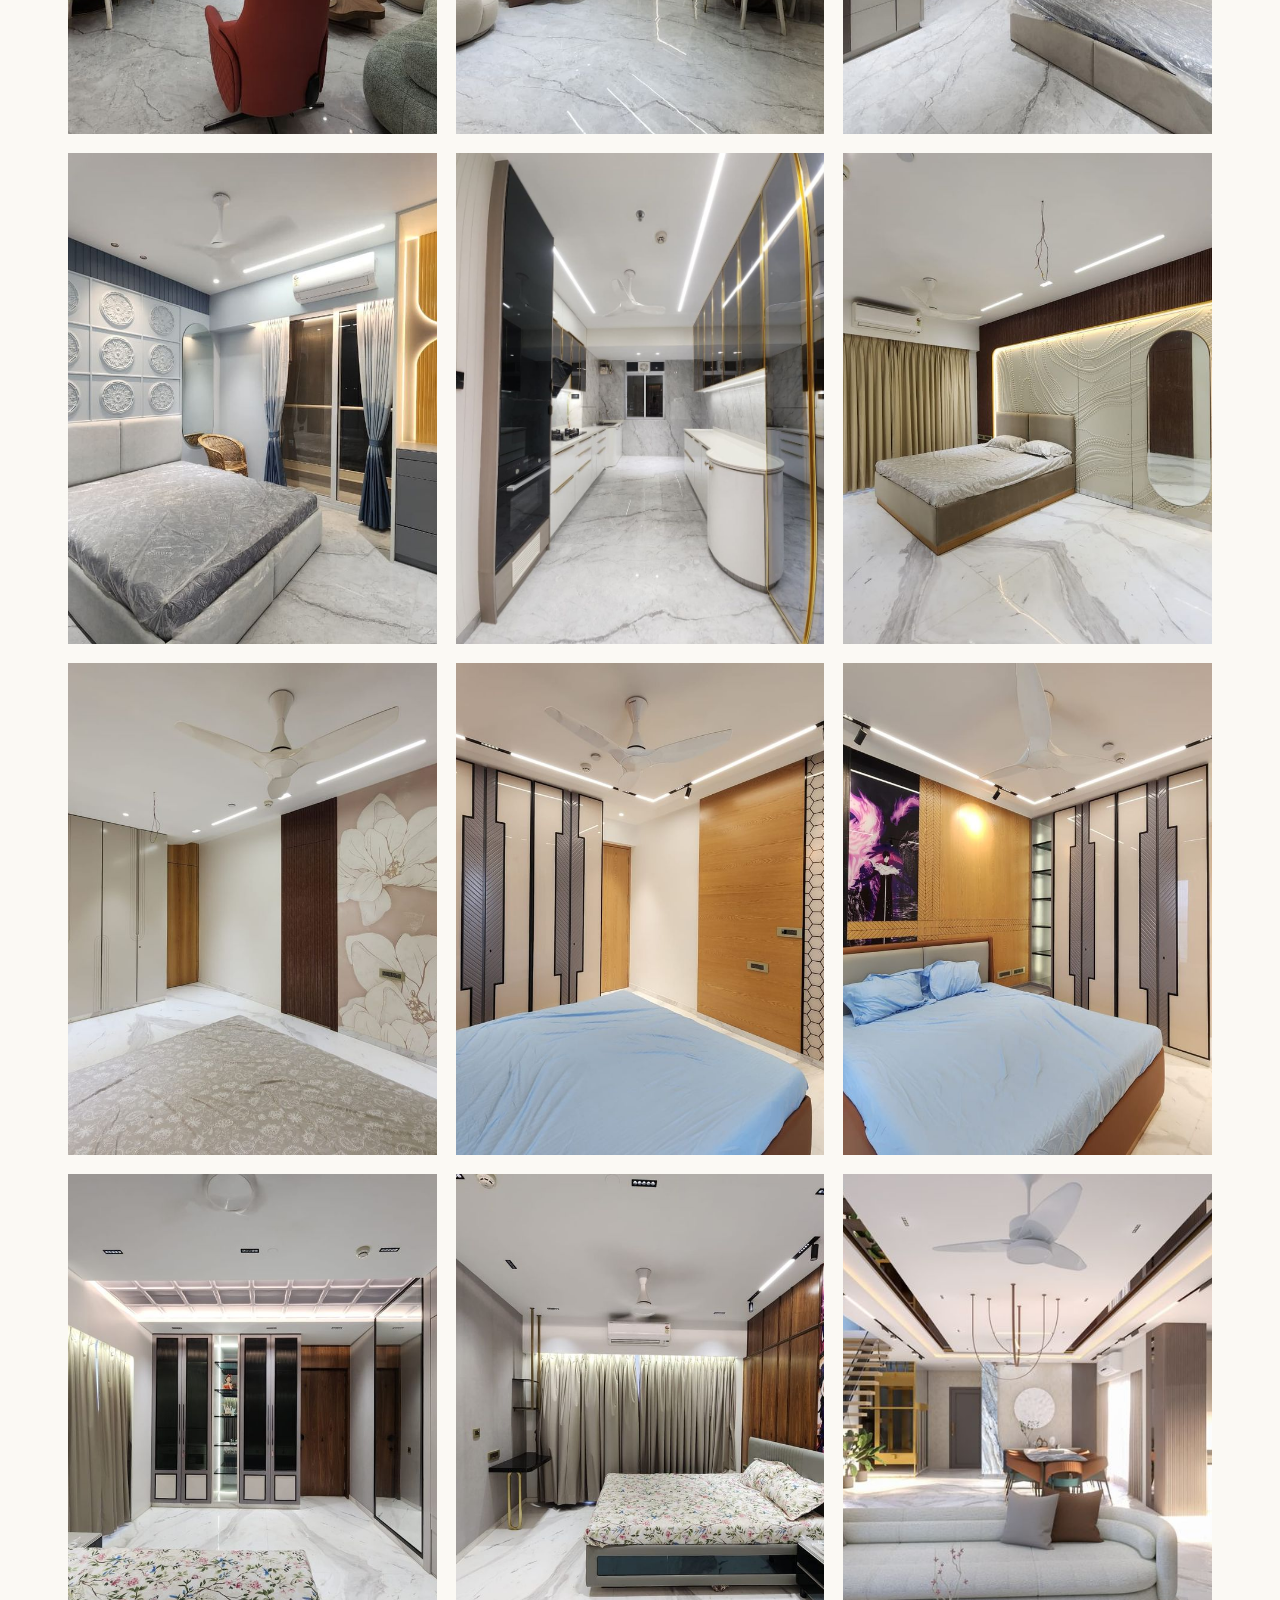
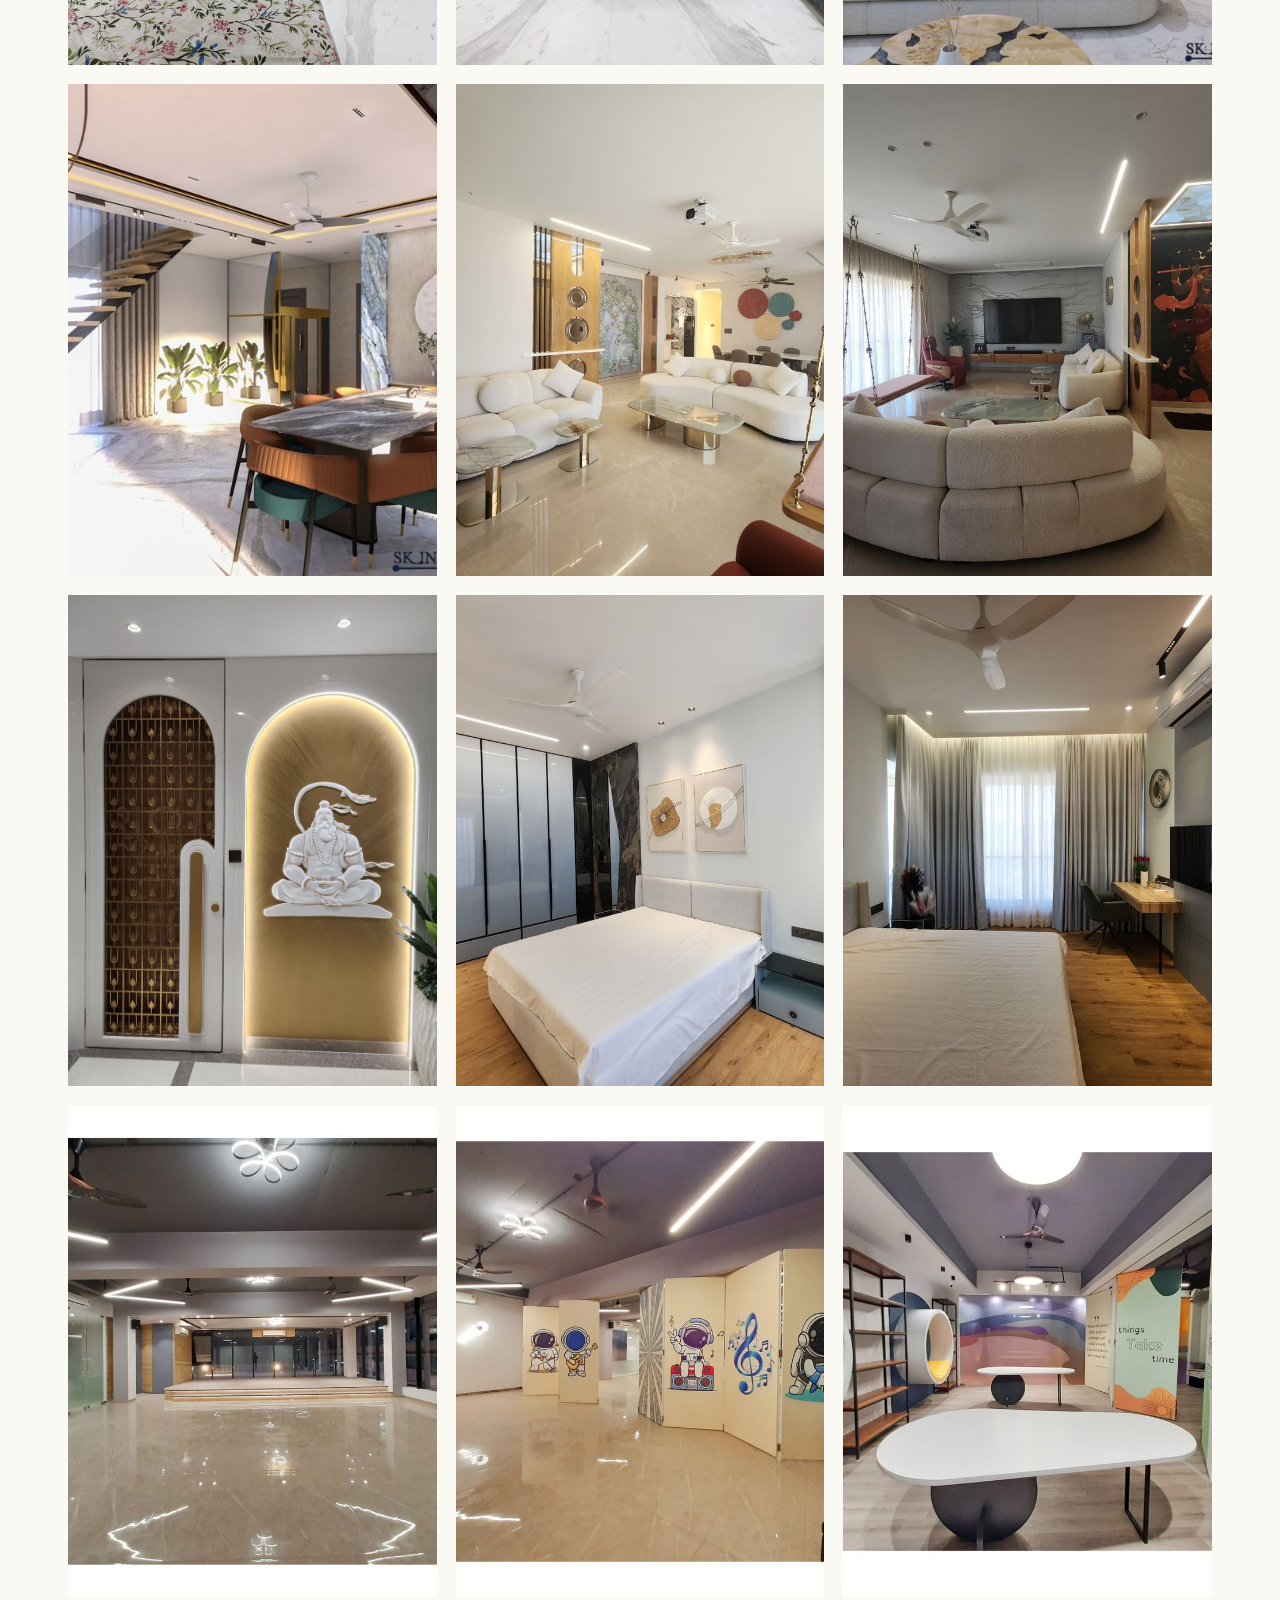
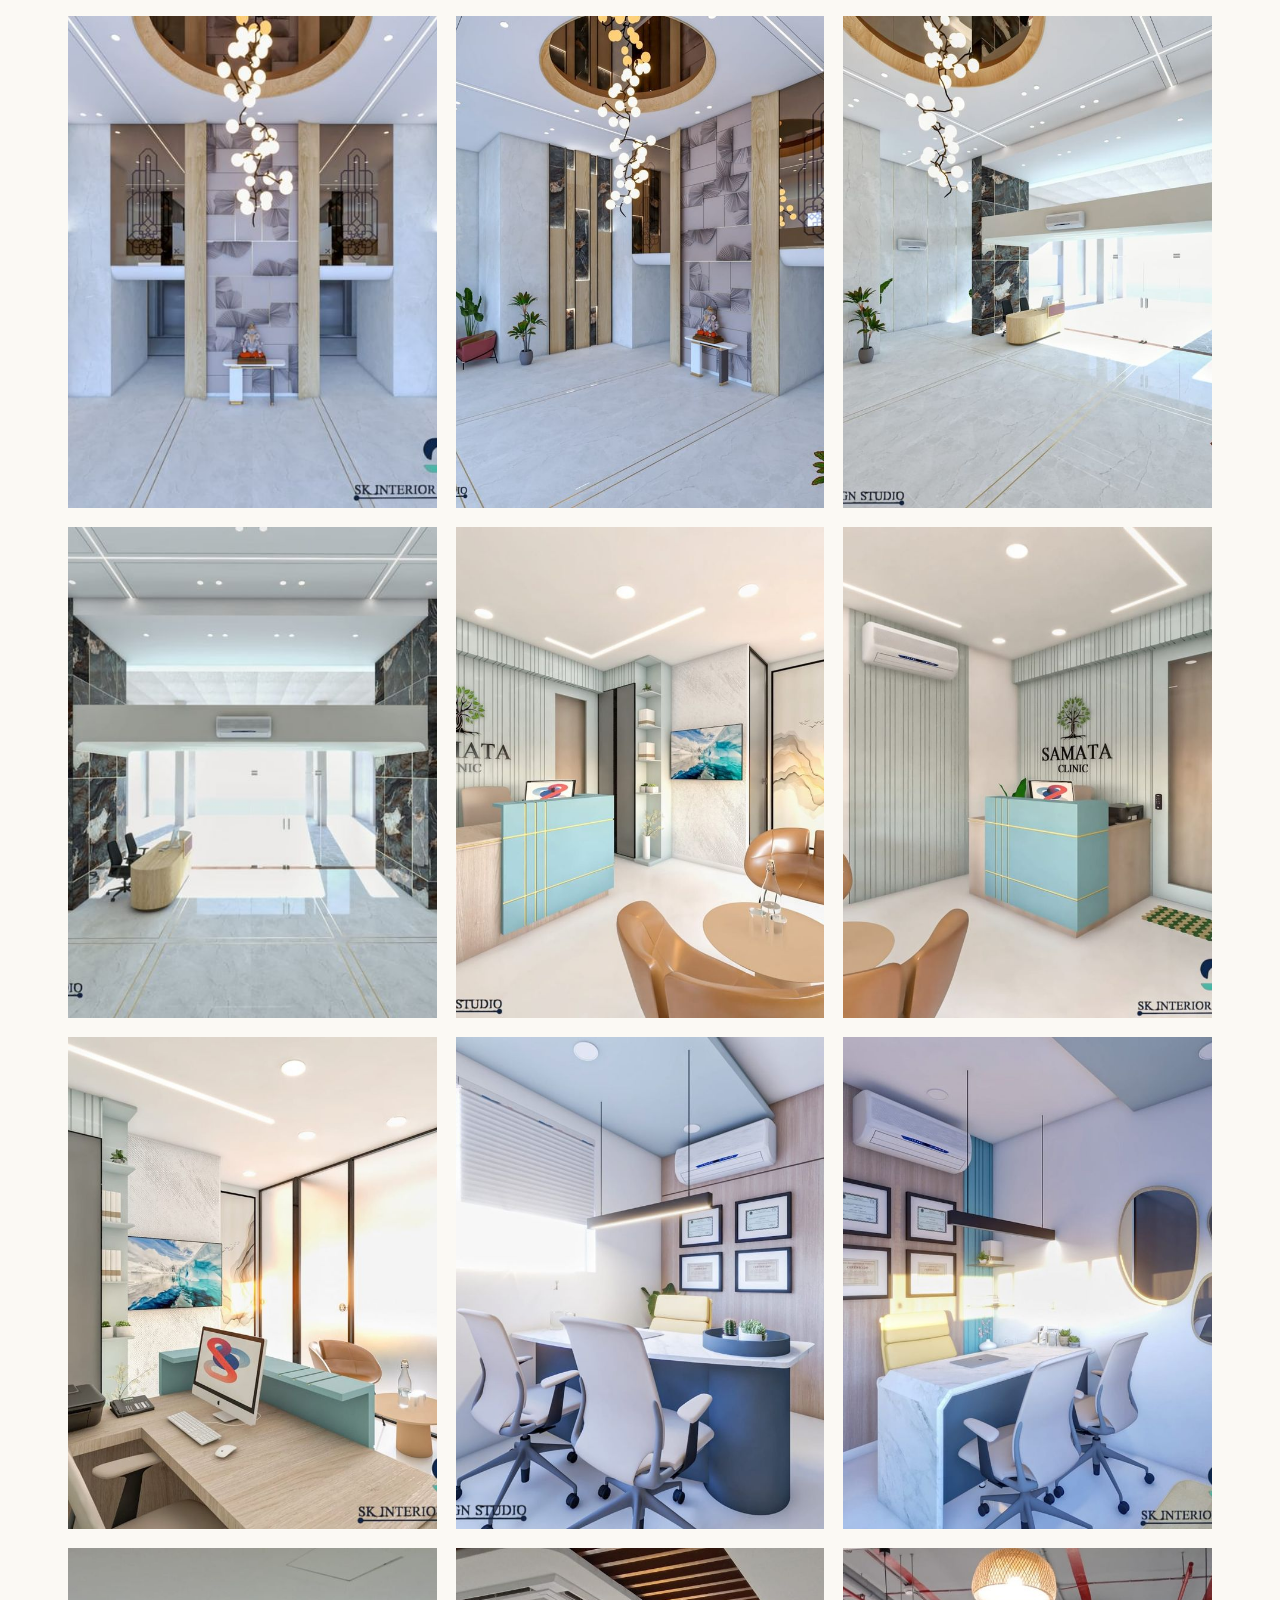
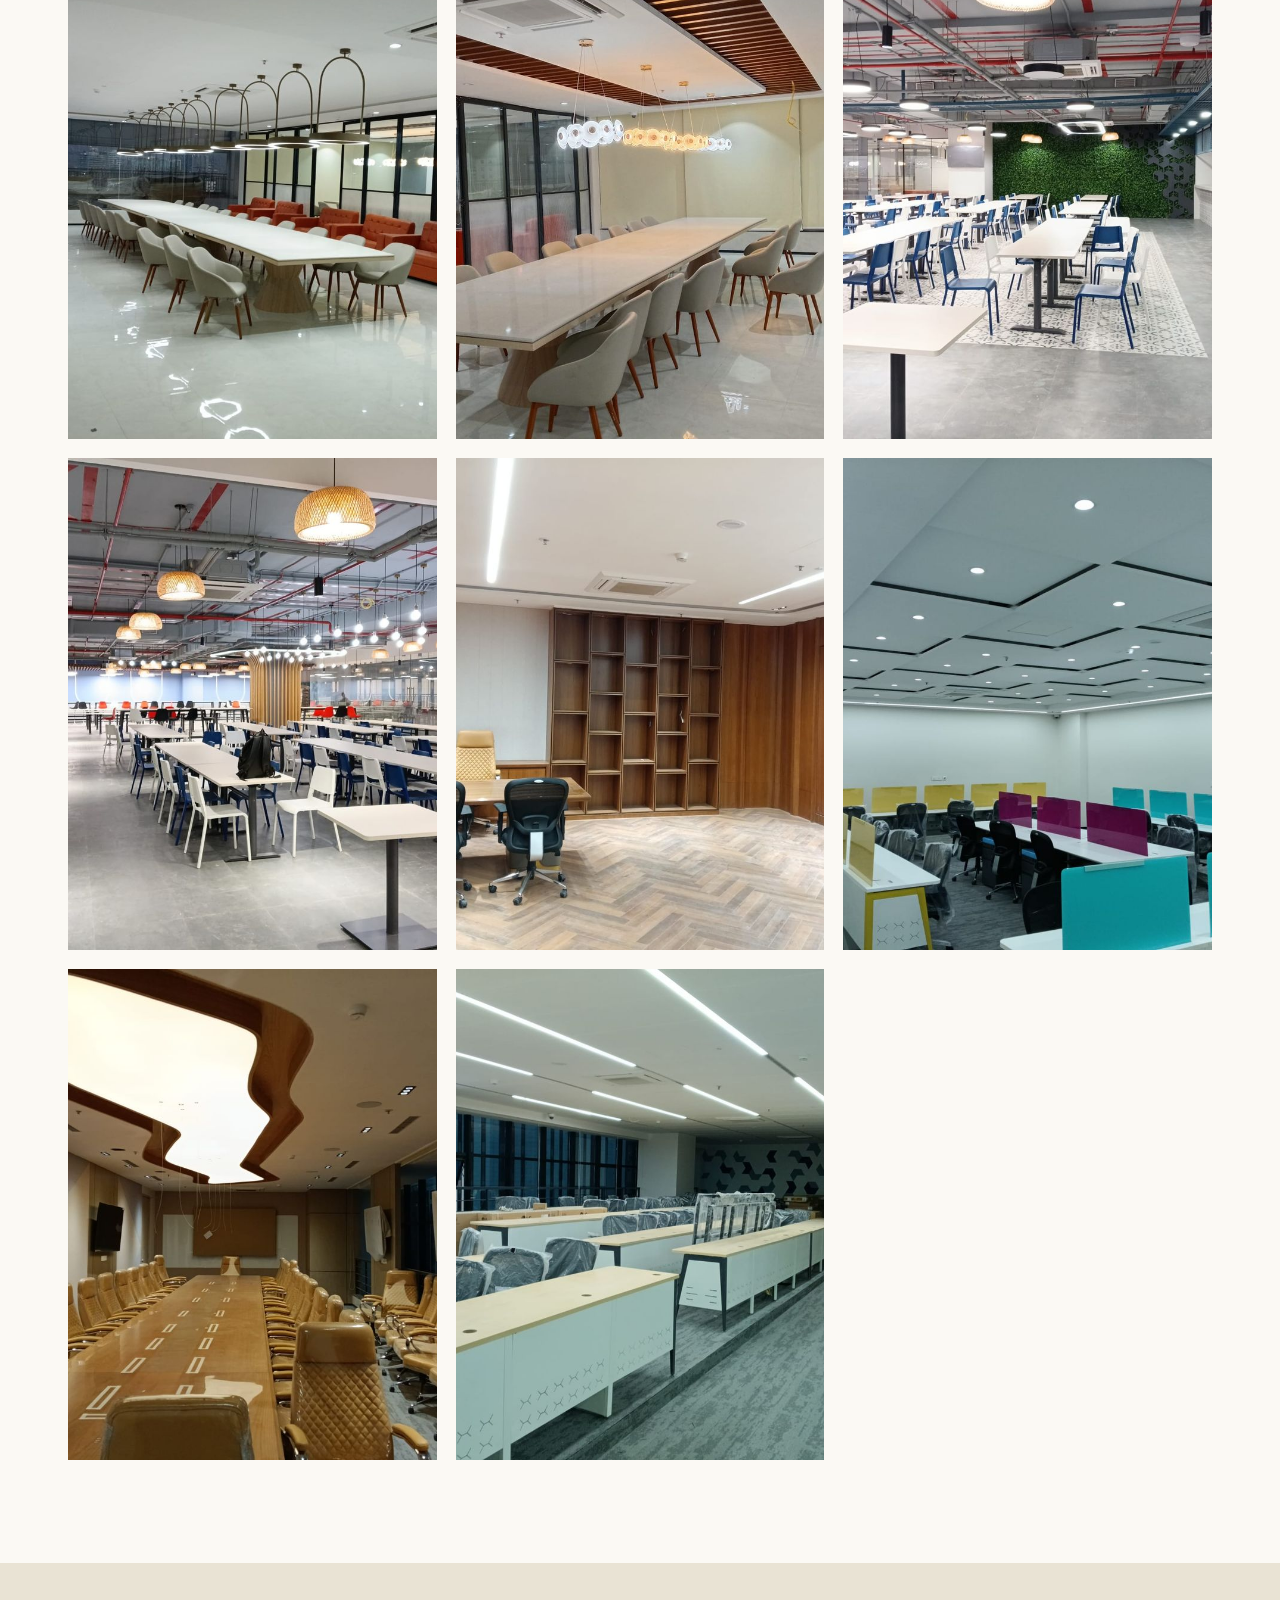
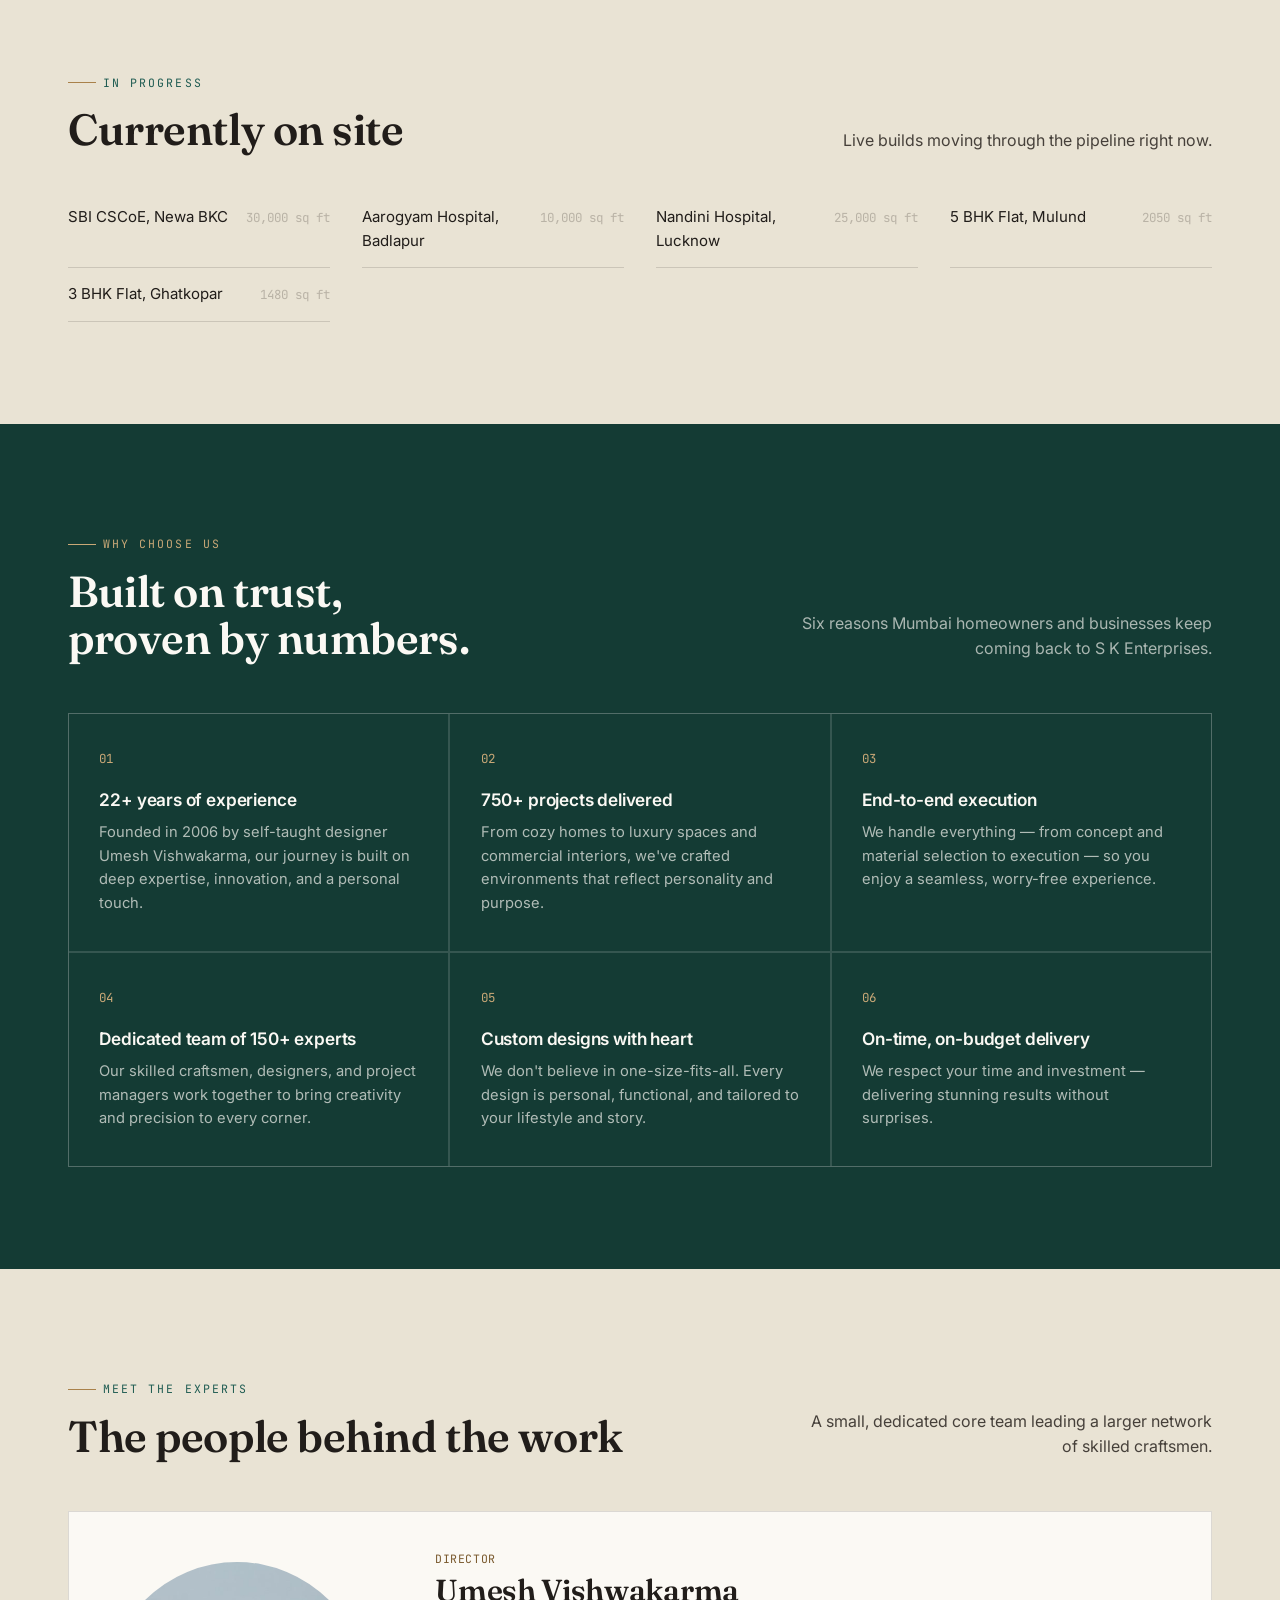
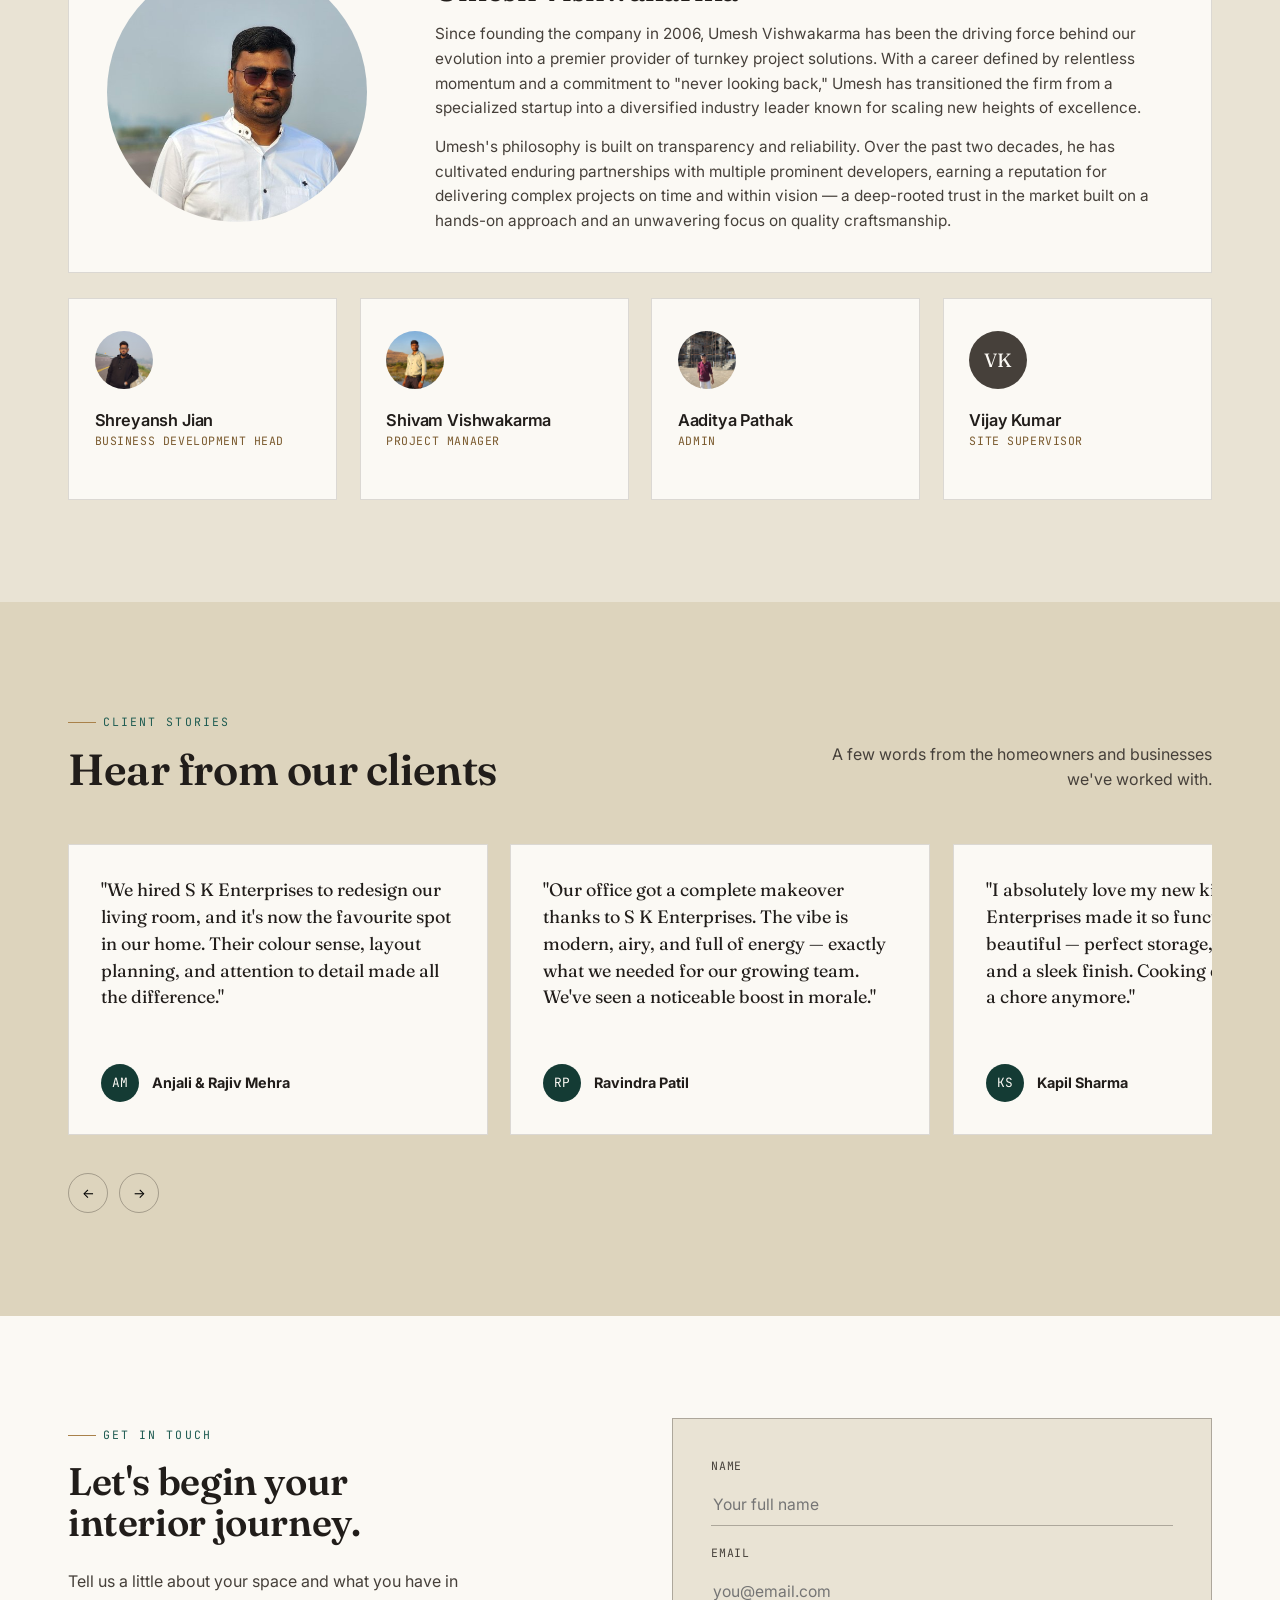
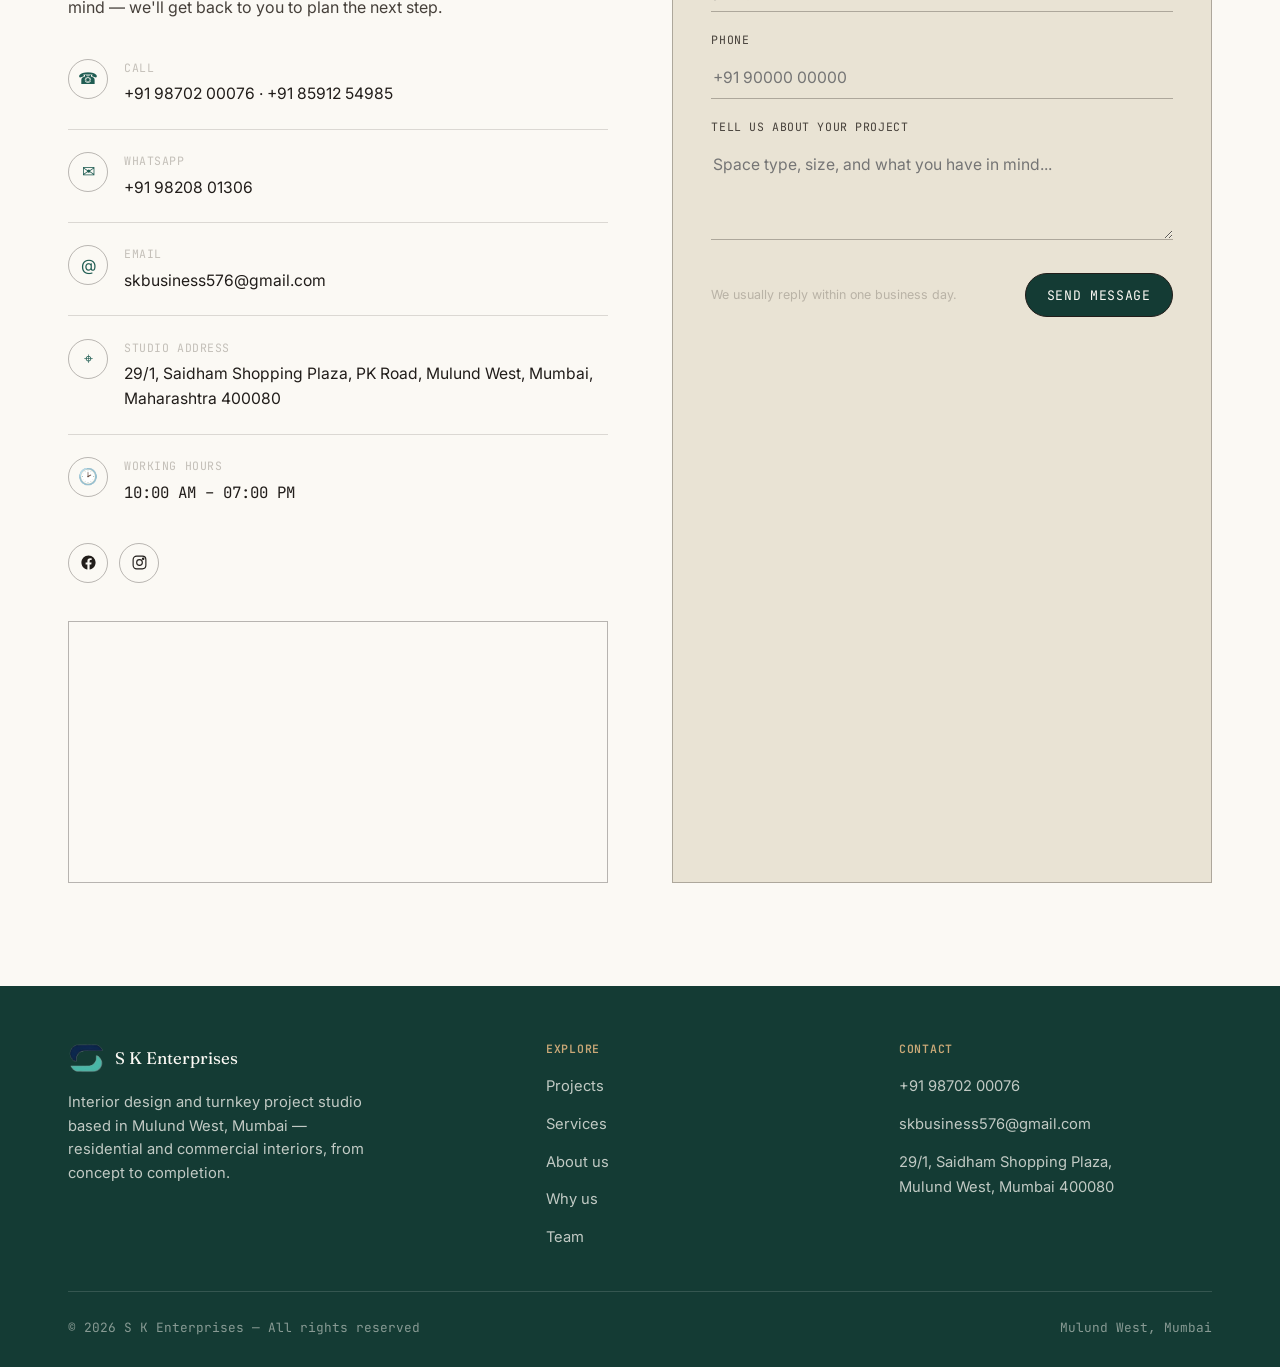
==== commit d4fdbe75: "new" ====
--- a/index.html
+++ b/index.html
@@ -4,7 +4,7 @@
   <meta charset="UTF-8">
   <meta name="viewport" content="width=device-width, initial-scale=1.0">
   <title>S K Enterprises — Interior Turnkey Solutions, Mumbai</title>
-  <meta name="description" content="S K Enterprises is a Mumbai-based interior design and turnkey project studio led by Umesh Vishwakarma — 22+ years, 750+ projects, residential and commercial interiors from concept to completion.">
+  <meta name="description" content="S K Enterprises is a Mumbai-based interior design and turnkey project studio led by Umesh Vishwakarma — 22+ years, 350+ projects, residential, commercial, and hospitality interiors from concept to completion.">
 
   <link rel="icon" type="image/png" href="assets/images/logo-96x81.png">
 
@@ -61,7 +61,7 @@
               <div class="stat-label">Years of practice</div>
             </div>
             <div>
-              <div class="stat-num">750+</div>
+              <div class="stat-num">350+</div>
               <div class="stat-label">Projects delivered</div>
             </div>
             <div>
@@ -89,42 +89,113 @@
         <span>Commercial Interior Design</span>
         <span>Turnkey Projects</span>
         <span>Space Planning</span>
+        <span>Conceptual Drawings &amp; Virtual Tours</span>
         <span>Material Selection</span>
-        <span>Conceptual Drawings &amp; Virtual Tours</span>
+        <span>Execution with Perfection</span>
         <span>Residential Interior Design</span>
         <span>Commercial Interior Design</span>
         <span>Turnkey Projects</span>
         <span>Space Planning</span>
+        <span>Conceptual Drawings &amp; Virtual Tours</span>
         <span>Material Selection</span>
-        <span>Conceptual Drawings &amp; Virtual Tours</span>
+        <span>Execution with Perfection</span>
       </div>
     </div>
 
     <!-- ============ About ============ -->
     <section class="about" id="about">
-      <div class="container about-grid">
-        <div class="about-media reveal">
-          <div class="spec-frame">
-            <div class="spec-frame__media">
-              <img src="assets/images/469673461-122193527882192887-3149158123105357282-n-960x540.webp" alt="Rendered dining and living space concept by S K Interior Design Studio" width="960" height="540" loading="lazy">
-            </div>
-            <span class="spec-tag">EST. 2006</span>
-          </div>
-        </div>
-
-        <div class="about-body reveal">
-          <span class="eyebrow">About S K Enterprises</span>
-          <h2>From passion<br>to perfection.</h2>
-          <p>What began as a spark of curiosity for Umesh Vishwakarma has grown into a trusted name in interior design. A self-taught visionary with over 22 years of hands-on experience, Umesh founded S K Enterprises in 2006 with a simple goal — to create spaces that feel personal, purposeful, and truly unforgettable.</p>
-          <p>Since then, we've transformed over 1,000 spaces — from cozy homes and elegant apartments to cutting-edge offices, boutique clinics, and luxury bungalows. Backed by a team of 150+ skilled craftsmen and a passionate crew of designers and project managers, we turn ideas into reality with unmatched precision and heart.</p>
-          <p>Whether you're starting fresh or reimagining your existing space, we're here to co-create something that doesn't just look beautiful — but feels like you.</p>
-
-          <div class="founder-line">
-            <span class="founder-mark">UV</span>
-            <div>
-              <strong>Umesh Vishwakarma</strong>
-              <span>Founder &amp; Director, S K Enterprises</span>
-            </div>
+      <div class="container">
+        <div class="about-grid">
+          <div class="about-media reveal">
+            <div class="spec-frame">
+              <div class="spec-frame__media">
+                <img src="assets/images/469673461-122193527882192887-3149158123105357282-n-960x540.webp" alt="Rendered dining and living space concept by S K Interior Design Studio" width="960" height="540" loading="lazy">
+              </div>
+              <span class="spec-tag">EST. 2006</span>
+            </div>
+          </div>
+
+          <div class="about-body reveal">
+            <span class="eyebrow">About S K Enterprises</span>
+            <h2>From passion<br>to perfection.</h2>
+            <p>Established in 2006 by our founder, Umesh Vishwakarma, S K Enterprises has grown into a leading name in turnkey project solutions. With two decades of expertise, we specialize in bridging the gap between visionary design and seamless execution.</p>
+            <p>We pride ourselves on being a comprehensive partner for our clients. From initial conceptualization to final handover, we manage every facet of a project, ensuring quality, precision, and timely delivery — 350+ successfully completed projects and counting.</p>
+            <p>Whether it's a boutique clinic or a sprawling residential complex, we remain committed to transforming spaces through expert craftsmanship and reliable turnkey management.</p>
+
+            <div class="founder-line">
+              <span class="founder-mark">UV</span>
+              <div>
+                <strong>Umesh Vishwakarma</strong>
+                <span>Founder &amp; Director, S K Enterprises</span>
+              </div>
+            </div>
+          </div>
+        </div>
+
+        <ul class="sector-list reveal">
+          <li>
+            <span class="mono">01</span>
+            <div><strong>Residential</strong><span>Personalized, high-end living spaces that blend comfort with modern aesthetics.</span></div>
+          </li>
+          <li>
+            <span class="mono">02</span>
+            <div><strong>Commercial</strong><span>Efficient, professional environments that foster productivity and brand identity.</span></div>
+          </li>
+          <li>
+            <span class="mono">03</span>
+            <div><strong>Hospitality</strong><span>Immersive, functional spaces for the service industry that prioritize guest experience.</span></div>
+          </li>
+        </ul>
+      </div>
+    </section>
+
+    <!-- ============ Mission & Vision ============ -->
+    <section class="mission" id="mission">
+      <div class="container mission-grid">
+        <div class="reveal">
+          <span class="eyebrow">What drives us</span>
+          <h2>Our mission<br>and vision.</h2>
+          <p>Two decades of turnkey execution, guided by the same founding principles.</p>
+        </div>
+        <div class="mission-cards reveal">
+          <div class="mission-card">
+            <h3>Mission</h3>
+            <p>To deliver exceptional turnkey solutions that transform architectural visions into tangible realities — a seamless, stress-free journey from concept to completion, and the gold standard in craftsmanship across residential, commercial, and hospitality sectors.</p>
+          </div>
+          <div class="mission-card">
+            <h3>Vision</h3>
+            <p>To manage every project phase from initial concept to final handover, delivering precision-engineered designs with high-quality execution within stipulated timelines — integrating modern aesthetics with functional excellence to exceed client expectations.</p>
+          </div>
+        </div>
+      </div>
+    </section>
+
+    <!-- ============ Goals ============ -->
+    <section id="goals">
+      <div class="container">
+        <div class="section-head reveal">
+          <div>
+            <span class="eyebrow">Looking ahead</span>
+            <h2>Our goals</h2>
+          </div>
+          <p>What we're building toward, beyond the next handover.</p>
+        </div>
+
+        <div class="goals-grid reveal">
+          <div class="goal-card">
+            <span class="goal-num mono">Goal 01</span>
+            <h3>Craft personalized, timeless designs</h3>
+            <p>To consistently deliver interior spaces that reflect our clients' unique stories, lifestyles, and values — combining aesthetics with lasting functionality.</p>
+          </div>
+          <div class="goal-card">
+            <span class="goal-num mono">Goal 02</span>
+            <h3>Foster a culture of creative excellence</h3>
+            <p>To continuously nurture innovation and craftsmanship across our team of designers, project managers, and artisans — encouraging growth, collaboration, and pride in every project.</p>
+          </div>
+          <div class="goal-card">
+            <span class="goal-num mono">Goal 03</span>
+            <h3>Grow with purpose</h3>
+            <p>To grow our presence across new cities and design segments, while staying true to our core values of quality, transparency, and heartfelt service.</p>
           </div>
         </div>
       </div>
@@ -138,75 +209,93 @@
             <span class="eyebrow">What we do</span>
             <h2>Our services</h2>
           </div>
-          <p>Six disciplines, one team — everything you need to take a space from a blank floor plan to a finished room.</p>
-        </div>
-
-        <div class="services-grid reveal">
-          <article class="service-card">
-            <div class="service-media">
-              <img src="assets/images/img-20250621-wa0103-815x611.webp" alt="Residential living room interior" loading="lazy">
-            </div>
-            <div class="service-body">
-              <span class="service-index">01</span>
-            <h3>Residential Interior Design</h3>
-            <p>Beautiful, functional home interiors tailored to your lifestyle and personality.</p>
-            </div>
-          </article>
-
-          <article class="service-card">
-            <div class="service-media">
-              <img src="assets/images/whatsapp-image-2025-08-15-at-4.30.57-pm-4000x3000.webp" alt="Commercial lobby interior" loading="lazy">
-            </div>
-            <div class="service-body">
-              <span class="service-index">02</span>
-            <h3>Commercial Interior Design</h3>
-            <p>Professional, impactful designs that elevate productivity and brand identity.</p>
-            </div>
-          </article>
-
-          <article class="service-card">
-            <div class="service-media">
-              <img src="assets/images/20250619-131458-815x611.webp" alt="Turnkey interior project, fully finished room" loading="lazy">
-            </div>
-            <div class="service-body">
-              <span class="service-index">03</span>
-            <h3>Turnkey Projects</h3>
-            <p>From concept to completion — we handle everything, so you don't have to.</p>
-            </div>
-          </article>
-
-          <article class="service-card">
-            <div class="service-media">
-              <img src="assets/images/space20planning-883x496.webp" alt="Open-plan living and dining space layout" loading="lazy">
-            </div>
-            <div class="service-body">
-              <span class="service-index">04</span>
-            <h3>Space Planning</h3>
-            <p>Optimizing every inch for comfort, flow, and smart functionality.</p>
-            </div>
-          </article>
-
-          <article class="service-card">
-            <div class="service-media">
-              <img src="assets/images/flux-dev-a-stylized-illustration-of-a-creative-workspace-showc-1-883x883.webp" alt="Conceptual illustration of a creative interior workspace" loading="lazy">
-            </div>
-            <div class="service-body">
-              <span class="service-index">05</span>
-            <h3>Conceptual Drawings &amp; Virtual Tours</h3>
-            <p>Visualize your space with realistic designs before execution begins.</p>
-            </div>
-          </article>
-
-          <article class="service-card">
-            <div class="service-media">
-              <img src="assets/images/albedobase-xl-material-selection-for-interior-design-curated-h-3-1024x1024.webp" alt="Curated interior design material palette" loading="lazy">
-            </div>
-            <div class="service-body">
-              <span class="service-index">06</span>
-            <h3>Material Selection</h3>
-            <p>Curated, high-quality materials that suit your vision and budget.</p>
-            </div>
-          </article>
+          <p>Seven disciplines, one team — everything you need to take a space from a blank floor plan to a finished room.</p>
+        </div>
+
+        <div class="services-track-wrap reveal">
+          <div class="services-track">
+            <article class="service-card">
+              <div class="service-media">
+                <img src="assets/images/img-20250621-wa0103-815x611.webp" alt="Residential living room interior" loading="lazy">
+              </div>
+              <div class="service-body">
+                <span class="service-index">01</span>
+              <h3>Residential Interior Design</h3>
+              <p>Beautiful, functional home interiors tailored to your lifestyle and personality.</p>
+              </div>
+            </article>
+
+            <article class="service-card">
+              <div class="service-media">
+                <img src="assets/images/whatsapp-image-2025-08-15-at-4.30.57-pm-4000x3000.webp" alt="Commercial lobby interior" loading="lazy">
+              </div>
+              <div class="service-body">
+                <span class="service-index">02</span>
+              <h3>Commercial Interior Design</h3>
+              <p>Professional, impactful designs that elevate productivity and brand identity.</p>
+              </div>
+            </article>
+
+            <article class="service-card">
+              <div class="service-media">
+                <img src="assets/images/20250619-131458-815x611.webp" alt="Turnkey interior project, fully finished room" loading="lazy">
+              </div>
+              <div class="service-body">
+                <span class="service-index">03</span>
+              <h3>Turnkey Projects</h3>
+              <p>From concept to completion — we handle everything, so you don't have to.</p>
+              </div>
+            </article>
+
+            <article class="service-card">
+              <div class="service-media">
+                <img src="assets/images/space20planning-883x496.webp" alt="Open-plan living and dining space layout" loading="lazy">
+              </div>
+              <div class="service-body">
+                <span class="service-index">04</span>
+              <h3>Space Planning</h3>
+              <p>Optimizing every inch for comfort, flow, and smart functionality.</p>
+              </div>
+            </article>
+
+            <article class="service-card">
+              <div class="service-media">
+                <img src="assets/images/flux-dev-a-stylized-illustration-of-a-creative-workspace-showc-1-883x883.webp" alt="Conceptual illustration of a creative interior workspace" loading="lazy">
+              </div>
+              <div class="service-body">
+                <span class="service-index">05</span>
+              <h3>Conceptual Drawings &amp; Virtual Tours</h3>
+              <p>Visualize your space with realistic designs before execution begins.</p>
+              </div>
+            </article>
+
+            <article class="service-card">
+              <div class="service-media">
+                <img src="assets/images/albedobase-xl-material-selection-for-interior-design-curated-h-3-1024x1024.webp" alt="Curated interior design material palette" loading="lazy">
+              </div>
+              <div class="service-body">
+                <span class="service-index">06</span>
+              <h3>Material Selection</h3>
+              <p>Curated, high-quality materials that suit your vision and budget.</p>
+              </div>
+            </article>
+
+            <article class="service-card">
+              <div class="service-media">
+                <img src="assets/images/projects/duplex-airoli-3800-3.jpg" alt="Finished bedroom interior, completed execution">
+              </div>
+              <div class="service-body">
+                <span class="service-index">07</span>
+              <h3>Execution with Perfection</h3>
+              <p>On-site delivery held to the same standard as the drawing — down to the last detail.</p>
+              </div>
+            </article>
+          </div>
+        </div>
+
+        <div class="services-controls reveal">
+          <button class="services-prev" type="button" aria-label="Previous service">&larr;</button>
+          <button class="services-next" type="button" aria-label="Next service">&rarr;</button>
         </div>
       </div>
     </section>
@@ -219,190 +308,316 @@
             <span class="eyebrow">Our work</span>
             <h2>Recent projects</h2>
           </div>
-          <p>A look inside homes and spaces we've completed across Mumbai, organized by floor area.</p>
+          <p>Real projects across Mumbai and Navi Mumbai — residential, commercial, and hospitality.</p>
         </div>
 
         <div class="filter-row reveal">
           <button class="filter-btn is-active" data-filter="all">All work</button>
-          <button class="filter-btn" data-filter="2bhk">2 BHK &middot; 850 sq ft</button>
-          <button class="filter-btn" data-filter="3bhk">3 BHK &middot; 1300 sq ft</button>
-          <button class="filter-btn" data-filter="4bhk">4 BHK &middot; 1500 sq ft</button>
-          <button class="filter-btn" data-filter="5bhk">Penthouse &middot; 3000 sq ft</button>
-          <button class="filter-btn" data-filter="lobby">Reception lobby</button>
+          <button class="filter-btn" data-filter="newa-bhakti">804, Newa Bhakti Park</button>
+          <button class="filter-btn" data-filter="duplex-airoli">Duplex Flat</button>
+          <button class="filter-btn" data-filter="sheth-montana">Sheth Montana</button>
+          <button class="filter-btn" data-filter="clubhouse">Clubhouse</button>
+          <button class="filter-btn" data-filter="lobby">B Wing Lobby</button>
+          <button class="filter-btn" data-filter="samata-clinic">Samata Clinic</button>
+          <button class="filter-btn" data-filter="sbi-office">SBI Office</button>
         </div>
 
         <div class="project-grid reveal">
-          <!-- 2 BHK -->
-          <button class="project-item" type="button" data-category="2bhk">
-            <img src="assets/images/whatsapp-image-2025-08-15-at-4.34.48-pm-1600x1200.webp" alt="2 BHK, 850 sq ft interior" loading="lazy">
-            <span class="project-tag">2 BHK &middot; 850 sq ft</span>
-            <span class="project-expand" aria-hidden="true">
-              <svg width="18" height="18" viewBox="0 0 24 24" fill="none" stroke="currentColor" stroke-width="1.8"><path d="M8 3H3v5M16 3h5v5M8 21H3v-5M16 21h5v-5"/></svg>
-            </span>
-          </button>
-          <button class="project-item" type="button" data-category="2bhk">
-            <img src="assets/images/whatsapp-image-2025-08-15-at-4.34.49-pm-1-1200x1600.webp" alt="2 BHK, 850 sq ft interior" loading="lazy">
-            <span class="project-tag">2 BHK &middot; 850 sq ft</span>
-            <span class="project-expand" aria-hidden="true">
-              <svg width="18" height="18" viewBox="0 0 24 24" fill="none" stroke="currentColor" stroke-width="1.8"><path d="M8 3H3v5M16 3h5v5M8 21H3v-5M16 21h5v-5"/></svg>
-            </span>
-          </button>
-          <button class="project-item" type="button" data-category="2bhk">
-            <img src="assets/images/whatsapp-image-2025-08-15-at-4.34.49-pm-1200x1600.webp" alt="2 BHK, 850 sq ft interior" loading="lazy">
-            <span class="project-tag">2 BHK &middot; 850 sq ft</span>
-            <span class="project-expand" aria-hidden="true">
-              <svg width="18" height="18" viewBox="0 0 24 24" fill="none" stroke="currentColor" stroke-width="1.8"><path d="M8 3H3v5M16 3h5v5M8 21H3v-5M16 21h5v-5"/></svg>
-            </span>
-          </button>
-          <button class="project-item" type="button" data-category="2bhk">
-            <img src="assets/images/whatsapp-image-2025-08-15-at-4.35.27-pm-1200x1600.webp" alt="2 BHK, 850 sq ft interior" loading="lazy">
-            <span class="project-tag">2 BHK &middot; 850 sq ft</span>
-            <span class="project-expand" aria-hidden="true">
-              <svg width="18" height="18" viewBox="0 0 24 24" fill="none" stroke="currentColor" stroke-width="1.8"><path d="M8 3H3v5M16 3h5v5M8 21H3v-5M16 21h5v-5"/></svg>
-            </span>
-          </button>
-
-          <!-- 3 BHK -->
-          <button class="project-item" type="button" data-category="3bhk">
-            <img src="assets/images/img-20240228-wa0034-3000x4000.webp" alt="3 BHK, 1300 sq ft interior" loading="lazy">
-            <span class="project-tag">3 BHK &middot; 1300 sq ft</span>
-            <span class="project-expand" aria-hidden="true">
-              <svg width="18" height="18" viewBox="0 0 24 24" fill="none" stroke="currentColor" stroke-width="1.8"><path d="M8 3H3v5M16 3h5v5M8 21H3v-5M16 21h5v-5"/></svg>
-            </span>
-          </button>
-          <button class="project-item" type="button" data-category="3bhk">
-            <img src="assets/images/img-20240228-wa0055-4000x3000.webp" alt="3 BHK, 1300 sq ft interior" loading="lazy">
-            <span class="project-tag">3 BHK &middot; 1300 sq ft</span>
-            <span class="project-expand" aria-hidden="true">
-              <svg width="18" height="18" viewBox="0 0 24 24" fill="none" stroke="currentColor" stroke-width="1.8"><path d="M8 3H3v5M16 3h5v5M8 21H3v-5M16 21h5v-5"/></svg>
-            </span>
-          </button>
-          <button class="project-item" type="button" data-category="3bhk">
-            <img src="assets/images/img-20240228-wa0064-3000x4000.webp" alt="3 BHK, 1300 sq ft interior" loading="lazy">
-            <span class="project-tag">3 BHK &middot; 1300 sq ft</span>
-            <span class="project-expand" aria-hidden="true">
-              <svg width="18" height="18" viewBox="0 0 24 24" fill="none" stroke="currentColor" stroke-width="1.8"><path d="M8 3H3v5M16 3h5v5M8 21H3v-5M16 21h5v-5"/></svg>
-            </span>
-          </button>
-          <button class="project-item" type="button" data-category="3bhk">
-            <img src="assets/images/img-20240228-wa0088-4000x3000.webp" alt="3 BHK, 1300 sq ft interior" loading="lazy">
-            <span class="project-tag">3 BHK &middot; 1300 sq ft</span>
-            <span class="project-expand" aria-hidden="true">
-              <svg width="18" height="18" viewBox="0 0 24 24" fill="none" stroke="currentColor" stroke-width="1.8"><path d="M8 3H3v5M16 3h5v5M8 21H3v-5M16 21h5v-5"/></svg>
-            </span>
-          </button>
-          <button class="project-item" type="button" data-category="3bhk">
-            <img src="assets/images/img-20240228-wa0116-4000x3000.webp" alt="3 BHK, 1300 sq ft interior" loading="lazy">
-            <span class="project-tag">3 BHK &middot; 1300 sq ft</span>
-            <span class="project-expand" aria-hidden="true">
-              <svg width="18" height="18" viewBox="0 0 24 24" fill="none" stroke="currentColor" stroke-width="1.8"><path d="M8 3H3v5M16 3h5v5M8 21H3v-5M16 21h5v-5"/></svg>
-            </span>
-          </button>
-
-          <!-- 4 BHK -->
-          <button class="project-item" type="button" data-category="4bhk">
-            <img src="assets/images/20250619-131327-4000x3000.webp" alt="4 BHK, 1500 sq ft interior" loading="lazy">
-            <span class="project-tag">4 BHK &middot; 1500 sq ft</span>
-            <span class="project-expand" aria-hidden="true">
-              <svg width="18" height="18" viewBox="0 0 24 24" fill="none" stroke="currentColor" stroke-width="1.8"><path d="M8 3H3v5M16 3h5v5M8 21H3v-5M16 21h5v-5"/></svg>
-            </span>
-          </button>
-          <button class="project-item" type="button" data-category="4bhk">
-            <img src="assets/images/20250619-131438-4000x3000.webp" alt="4 BHK, 1500 sq ft interior" loading="lazy">
-            <span class="project-tag">4 BHK &middot; 1500 sq ft</span>
-            <span class="project-expand" aria-hidden="true">
-              <svg width="18" height="18" viewBox="0 0 24 24" fill="none" stroke="currentColor" stroke-width="1.8"><path d="M8 3H3v5M16 3h5v5M8 21H3v-5M16 21h5v-5"/></svg>
-            </span>
-          </button>
-          <button class="project-item" type="button" data-category="4bhk">
-            <img src="assets/images/20250619-132246-4000x3000.webp" alt="4 BHK, 1500 sq ft interior" loading="lazy">
-            <span class="project-tag">4 BHK &middot; 1500 sq ft</span>
-            <span class="project-expand" aria-hidden="true">
-              <svg width="18" height="18" viewBox="0 0 24 24" fill="none" stroke="currentColor" stroke-width="1.8"><path d="M8 3H3v5M16 3h5v5M8 21H3v-5M16 21h5v-5"/></svg>
-            </span>
-          </button>
-          <button class="project-item" type="button" data-category="4bhk">
-            <img src="assets/images/20250619-132941-3000x4000.webp" alt="4 BHK, 1500 sq ft interior" loading="lazy">
-            <span class="project-tag">4 BHK &middot; 1500 sq ft</span>
-            <span class="project-expand" aria-hidden="true">
-              <svg width="18" height="18" viewBox="0 0 24 24" fill="none" stroke="currentColor" stroke-width="1.8"><path d="M8 3H3v5M16 3h5v5M8 21H3v-5M16 21h5v-5"/></svg>
-            </span>
-          </button>
-          <button class="project-item" type="button" data-category="4bhk">
-            <img src="assets/images/20250619-140348-3000x4000.webp" alt="4 BHK, 1500 sq ft interior" loading="lazy">
-            <span class="project-tag">4 BHK &middot; 1500 sq ft</span>
-            <span class="project-expand" aria-hidden="true">
-              <svg width="18" height="18" viewBox="0 0 24 24" fill="none" stroke="currentColor" stroke-width="1.8"><path d="M8 3H3v5M16 3h5v5M8 21H3v-5M16 21h5v-5"/></svg>
-            </span>
-          </button>
-
-          <!-- Penthouse / 5 BHK -->
-          <button class="project-item" type="button" data-category="5bhk">
-            <img src="assets/images/20250619-113859-3000x4000.webp" alt="Penthouse, 3000 sq ft interior" loading="lazy">
-            <span class="project-tag">Penthouse &middot; 3000 sq ft</span>
-            <span class="project-expand" aria-hidden="true">
-              <svg width="18" height="18" viewBox="0 0 24 24" fill="none" stroke="currentColor" stroke-width="1.8"><path d="M8 3H3v5M16 3h5v5M8 21H3v-5M16 21h5v-5"/></svg>
-            </span>
-          </button>
-          <button class="project-item" type="button" data-category="5bhk">
-            <img src="assets/images/20250619-114720-4000x3000.webp" alt="Penthouse, 3000 sq ft interior" loading="lazy">
-            <span class="project-tag">Penthouse &middot; 3000 sq ft</span>
-            <span class="project-expand" aria-hidden="true">
-              <svg width="18" height="18" viewBox="0 0 24 24" fill="none" stroke="currentColor" stroke-width="1.8"><path d="M8 3H3v5M16 3h5v5M8 21H3v-5M16 21h5v-5"/></svg>
-            </span>
-          </button>
-          <button class="project-item" type="button" data-category="5bhk">
-            <img src="assets/images/20250619-115324-3000x4000.webp" alt="Penthouse, 3000 sq ft interior" loading="lazy">
-            <span class="project-tag">Penthouse &middot; 3000 sq ft</span>
-            <span class="project-expand" aria-hidden="true">
-              <svg width="18" height="18" viewBox="0 0 24 24" fill="none" stroke="currentColor" stroke-width="1.8"><path d="M8 3H3v5M16 3h5v5M8 21H3v-5M16 21h5v-5"/></svg>
-            </span>
-          </button>
-          <button class="project-item" type="button" data-category="5bhk">
-            <img src="assets/images/20250619-122414-3000x4000.webp" alt="Penthouse, 3000 sq ft interior" loading="lazy">
-            <span class="project-tag">Penthouse &middot; 3000 sq ft</span>
-            <span class="project-expand" aria-hidden="true">
-              <svg width="18" height="18" viewBox="0 0 24 24" fill="none" stroke="currentColor" stroke-width="1.8"><path d="M8 3H3v5M16 3h5v5M8 21H3v-5M16 21h5v-5"/></svg>
-            </span>
-          </button>
-          <button class="project-item" type="button" data-category="5bhk">
-            <img src="assets/images/20250619-125307-4000x3000.webp" alt="Penthouse, 3000 sq ft interior" loading="lazy">
-            <span class="project-tag">Penthouse &middot; 3000 sq ft</span>
-            <span class="project-expand" aria-hidden="true">
-              <svg width="18" height="18" viewBox="0 0 24 24" fill="none" stroke="currentColor" stroke-width="1.8"><path d="M8 3H3v5M16 3h5v5M8 21H3v-5M16 21h5v-5"/></svg>
-            </span>
-          </button>
-
-          <!-- Lobby -->
+          <!-- 804, Newa Bhakti Park, Airoli — 1450 sq ft, ₹70 Lakhs -->
+          <button class="project-item" type="button" data-category="newa-bhakti">
+            <img src="assets/images/projects/newa-bhakti-1450-1.jpg" alt="804, Newa Bhakti Park, Airoli interior">
+            <span class="project-tag">804, Newa Bhakti Park &middot; 1450 sq ft</span>
+            <span class="project-expand" aria-hidden="true">
+              <svg width="18" height="18" viewBox="0 0 24 24" fill="none" stroke="currentColor" stroke-width="1.8"><path d="M8 3H3v5M16 3h5v5M8 21H3v-5M16 21h5v-5"/></svg>
+            </span>
+          </button>
+          <button class="project-item" type="button" data-category="newa-bhakti">
+            <img src="assets/images/projects/newa-bhakti-1450-2.jpg" alt="804, Newa Bhakti Park, Airoli interior">
+            <span class="project-tag">804, Newa Bhakti Park &middot; 1450 sq ft</span>
+            <span class="project-expand" aria-hidden="true">
+              <svg width="18" height="18" viewBox="0 0 24 24" fill="none" stroke="currentColor" stroke-width="1.8"><path d="M8 3H3v5M16 3h5v5M8 21H3v-5M16 21h5v-5"/></svg>
+            </span>
+          </button>
+          <button class="project-item" type="button" data-category="newa-bhakti">
+            <img src="assets/images/projects/newa-bhakti-1450-3.jpg" alt="804, Newa Bhakti Park, Airoli interior">
+            <span class="project-tag">804, Newa Bhakti Park &middot; 1450 sq ft</span>
+            <span class="project-expand" aria-hidden="true">
+              <svg width="18" height="18" viewBox="0 0 24 24" fill="none" stroke="currentColor" stroke-width="1.8"><path d="M8 3H3v5M16 3h5v5M8 21H3v-5M16 21h5v-5"/></svg>
+            </span>
+          </button>
+          <button class="project-item" type="button" data-category="newa-bhakti">
+            <img src="assets/images/projects/newa-bhakti-1450-4.jpg" alt="804, Newa Bhakti Park, Airoli interior">
+            <span class="project-tag">804, Newa Bhakti Park &middot; 1450 sq ft</span>
+            <span class="project-expand" aria-hidden="true">
+              <svg width="18" height="18" viewBox="0 0 24 24" fill="none" stroke="currentColor" stroke-width="1.8"><path d="M8 3H3v5M16 3h5v5M8 21H3v-5M16 21h5v-5"/></svg>
+            </span>
+          </button>
+          <button class="project-item" type="button" data-category="newa-bhakti">
+            <img src="assets/images/projects/newa-bhakti-1450-5.jpg" alt="804, Newa Bhakti Park, Airoli interior">
+            <span class="project-tag">804, Newa Bhakti Park &middot; 1450 sq ft</span>
+            <span class="project-expand" aria-hidden="true">
+              <svg width="18" height="18" viewBox="0 0 24 24" fill="none" stroke="currentColor" stroke-width="1.8"><path d="M8 3H3v5M16 3h5v5M8 21H3v-5M16 21h5v-5"/></svg>
+            </span>
+          </button>
+          <!-- Duplex Flat, Airoli — 3800 sq ft, ₹2.5 Cr -->
+          <button class="project-item" type="button" data-category="duplex-airoli">
+            <img src="assets/images/projects/duplex-airoli-3800-1.jpg" alt="Duplex flat, Airoli interior">
+            <span class="project-tag">Duplex Flat &middot; 3800 sq ft</span>
+            <span class="project-expand" aria-hidden="true">
+              <svg width="18" height="18" viewBox="0 0 24 24" fill="none" stroke="currentColor" stroke-width="1.8"><path d="M8 3H3v5M16 3h5v5M8 21H3v-5M16 21h5v-5"/></svg>
+            </span>
+          </button>
+          <button class="project-item" type="button" data-category="duplex-airoli">
+            <img src="assets/images/projects/duplex-airoli-3800-2.jpg" alt="Duplex flat, Airoli interior">
+            <span class="project-tag">Duplex Flat &middot; 3800 sq ft</span>
+            <span class="project-expand" aria-hidden="true">
+              <svg width="18" height="18" viewBox="0 0 24 24" fill="none" stroke="currentColor" stroke-width="1.8"><path d="M8 3H3v5M16 3h5v5M8 21H3v-5M16 21h5v-5"/></svg>
+            </span>
+          </button>
+          <button class="project-item" type="button" data-category="duplex-airoli">
+            <img src="assets/images/projects/duplex-airoli-3800-3.jpg" alt="Duplex flat, Airoli interior">
+            <span class="project-tag">Duplex Flat &middot; 3800 sq ft</span>
+            <span class="project-expand" aria-hidden="true">
+              <svg width="18" height="18" viewBox="0 0 24 24" fill="none" stroke="currentColor" stroke-width="1.8"><path d="M8 3H3v5M16 3h5v5M8 21H3v-5M16 21h5v-5"/></svg>
+            </span>
+          </button>
+          <button class="project-item" type="button" data-category="duplex-airoli">
+            <img src="assets/images/projects/duplex-airoli-3800-4.jpg" alt="Duplex flat, Airoli interior">
+            <span class="project-tag">Duplex Flat &middot; 3800 sq ft</span>
+            <span class="project-expand" aria-hidden="true">
+              <svg width="18" height="18" viewBox="0 0 24 24" fill="none" stroke="currentColor" stroke-width="1.8"><path d="M8 3H3v5M16 3h5v5M8 21H3v-5M16 21h5v-5"/></svg>
+            </span>
+          </button>
+          <button class="project-item" type="button" data-category="duplex-airoli">
+            <img src="assets/images/projects/duplex-airoli-3800-5.jpg" alt="Duplex flat, Airoli interior">
+            <span class="project-tag">Duplex Flat &middot; 3800 sq ft</span>
+            <span class="project-expand" aria-hidden="true">
+              <svg width="18" height="18" viewBox="0 0 24 24" fill="none" stroke="currentColor" stroke-width="1.8"><path d="M8 3H3v5M16 3h5v5M8 21H3v-5M16 21h5v-5"/></svg>
+            </span>
+          </button>
+          <button class="project-item" type="button" data-category="duplex-airoli">
+            <img src="assets/images/projects/duplex-airoli-3800-6.jpg" alt="Duplex flat, Airoli interior">
+            <span class="project-tag">Duplex Flat &middot; 3800 sq ft</span>
+            <span class="project-expand" aria-hidden="true">
+              <svg width="18" height="18" viewBox="0 0 24 24" fill="none" stroke="currentColor" stroke-width="1.8"><path d="M8 3H3v5M16 3h5v5M8 21H3v-5M16 21h5v-5"/></svg>
+            </span>
+          </button>
+          <button class="project-item" type="button" data-category="duplex-airoli">
+            <img src="assets/images/projects/duplex-airoli-3800-7.jpg" alt="Duplex flat, Airoli interior">
+            <span class="project-tag">Duplex Flat &middot; 3800 sq ft</span>
+            <span class="project-expand" aria-hidden="true">
+              <svg width="18" height="18" viewBox="0 0 24 24" fill="none" stroke="currentColor" stroke-width="1.8"><path d="M8 3H3v5M16 3h5v5M8 21H3v-5M16 21h5v-5"/></svg>
+            </span>
+          </button>
+          <button class="project-item" type="button" data-category="duplex-airoli">
+            <img src="assets/images/projects/duplex-airoli-3800-8.jpg" alt="Duplex flat, Airoli interior">
+            <span class="project-tag">Duplex Flat &middot; 3800 sq ft</span>
+            <span class="project-expand" aria-hidden="true">
+              <svg width="18" height="18" viewBox="0 0 24 24" fill="none" stroke="currentColor" stroke-width="1.8"><path d="M8 3H3v5M16 3h5v5M8 21H3v-5M16 21h5v-5"/></svg>
+            </span>
+          </button>
+          <!-- Sheth Montana, Mulund — 2050 sq ft, ₹1.5 Cr -->
+          <button class="project-item" type="button" data-category="sheth-montana">
+            <img src="assets/images/projects/sheth-montana-2050-1.jpg" alt="Sheth Montana, Mulund interior">
+            <span class="project-tag">Sheth Montana &middot; 2050 sq ft</span>
+            <span class="project-expand" aria-hidden="true">
+              <svg width="18" height="18" viewBox="0 0 24 24" fill="none" stroke="currentColor" stroke-width="1.8"><path d="M8 3H3v5M16 3h5v5M8 21H3v-5M16 21h5v-5"/></svg>
+            </span>
+          </button>
+          <button class="project-item" type="button" data-category="sheth-montana">
+            <img src="assets/images/projects/sheth-montana-2050-2.jpg" alt="Sheth Montana, Mulund interior">
+            <span class="project-tag">Sheth Montana &middot; 2050 sq ft</span>
+            <span class="project-expand" aria-hidden="true">
+              <svg width="18" height="18" viewBox="0 0 24 24" fill="none" stroke="currentColor" stroke-width="1.8"><path d="M8 3H3v5M16 3h5v5M8 21H3v-5M16 21h5v-5"/></svg>
+            </span>
+          </button>
+          <button class="project-item" type="button" data-category="sheth-montana">
+            <img src="assets/images/projects/sheth-montana-2050-3.jpg" alt="Sheth Montana, Mulund interior">
+            <span class="project-tag">Sheth Montana &middot; 2050 sq ft</span>
+            <span class="project-expand" aria-hidden="true">
+              <svg width="18" height="18" viewBox="0 0 24 24" fill="none" stroke="currentColor" stroke-width="1.8"><path d="M8 3H3v5M16 3h5v5M8 21H3v-5M16 21h5v-5"/></svg>
+            </span>
+          </button>
+          <button class="project-item" type="button" data-category="sheth-montana">
+            <img src="assets/images/projects/sheth-montana-2050-4.jpg" alt="Sheth Montana, Mulund interior">
+            <span class="project-tag">Sheth Montana &middot; 2050 sq ft</span>
+            <span class="project-expand" aria-hidden="true">
+              <svg width="18" height="18" viewBox="0 0 24 24" fill="none" stroke="currentColor" stroke-width="1.8"><path d="M8 3H3v5M16 3h5v5M8 21H3v-5M16 21h5v-5"/></svg>
+            </span>
+          </button>
+          <button class="project-item" type="button" data-category="sheth-montana">
+            <img src="assets/images/projects/sheth-montana-2050-5.jpg" alt="Sheth Montana, Mulund interior">
+            <span class="project-tag">Sheth Montana &middot; 2050 sq ft</span>
+            <span class="project-expand" aria-hidden="true">
+              <svg width="18" height="18" viewBox="0 0 24 24" fill="none" stroke="currentColor" stroke-width="1.8"><path d="M8 3H3v5M16 3h5v5M8 21H3v-5M16 21h5v-5"/></svg>
+            </span>
+          </button>
+          <!-- Clubhouse, Newa Bhakti Park, Airoli — 8000+ sq ft, ₹3 Cr -->
+          <button class="project-item" type="button" data-category="clubhouse">
+            <img src="assets/images/projects/clubhouse-newa-8000-1.jpg" alt="Clubhouse, Newa Bhakti Park, Airoli">
+            <span class="project-tag">Clubhouse &middot; 8000+ sq ft</span>
+            <span class="project-expand" aria-hidden="true">
+              <svg width="18" height="18" viewBox="0 0 24 24" fill="none" stroke="currentColor" stroke-width="1.8"><path d="M8 3H3v5M16 3h5v5M8 21H3v-5M16 21h5v-5"/></svg>
+            </span>
+          </button>
+          <button class="project-item" type="button" data-category="clubhouse">
+            <img src="assets/images/projects/clubhouse-newa-8000-2.jpg" alt="Clubhouse, Newa Bhakti Park, Airoli">
+            <span class="project-tag">Clubhouse &middot; 8000+ sq ft</span>
+            <span class="project-expand" aria-hidden="true">
+              <svg width="18" height="18" viewBox="0 0 24 24" fill="none" stroke="currentColor" stroke-width="1.8"><path d="M8 3H3v5M16 3h5v5M8 21H3v-5M16 21h5v-5"/></svg>
+            </span>
+          </button>
+          <button class="project-item" type="button" data-category="clubhouse">
+            <img src="assets/images/projects/clubhouse-newa-8000-3.jpg" alt="Clubhouse, Newa Bhakti Park, Airoli">
+            <span class="project-tag">Clubhouse &middot; 8000+ sq ft</span>
+            <span class="project-expand" aria-hidden="true">
+              <svg width="18" height="18" viewBox="0 0 24 24" fill="none" stroke="currentColor" stroke-width="1.8"><path d="M8 3H3v5M16 3h5v5M8 21H3v-5M16 21h5v-5"/></svg>
+            </span>
+          </button>
+          <!-- B Wing Lobby, Newa Bhakti Park, Airoli — 2500 sq ft, ₹1.2 Cr -->
           <button class="project-item" type="button" data-category="lobby">
-            <img src="assets/images/whatsapp-image-2025-08-15-at-4.30.57-pm-4000x3000.webp" alt="Reception lobby interior" loading="lazy">
-            <span class="project-tag">Reception lobby</span>
+            <img src="assets/images/projects/lobby-newa-2500-1.jpg" alt="B Wing lobby, Newa Bhakti Park, Airoli">
+            <span class="project-tag">B Wing Lobby &middot; 2500 sq ft</span>
             <span class="project-expand" aria-hidden="true">
               <svg width="18" height="18" viewBox="0 0 24 24" fill="none" stroke="currentColor" stroke-width="1.8"><path d="M8 3H3v5M16 3h5v5M8 21H3v-5M16 21h5v-5"/></svg>
             </span>
           </button>
           <button class="project-item" type="button" data-category="lobby">
-            <img src="assets/images/whatsapp-image-2025-08-15-at-4.30.57-pm-1-4000x3000.webp" alt="Reception lobby interior" loading="lazy">
-            <span class="project-tag">Reception lobby</span>
+            <img src="assets/images/projects/lobby-newa-2500-2.jpg" alt="B Wing lobby, Newa Bhakti Park, Airoli">
+            <span class="project-tag">B Wing Lobby &middot; 2500 sq ft</span>
             <span class="project-expand" aria-hidden="true">
               <svg width="18" height="18" viewBox="0 0 24 24" fill="none" stroke="currentColor" stroke-width="1.8"><path d="M8 3H3v5M16 3h5v5M8 21H3v-5M16 21h5v-5"/></svg>
             </span>
           </button>
           <button class="project-item" type="button" data-category="lobby">
-            <img src="assets/images/whatsapp-image-2025-08-15-at-4.30.58-pm-4000x3000.webp" alt="Reception lobby interior" loading="lazy">
-            <span class="project-tag">Reception lobby</span>
+            <img src="assets/images/projects/lobby-newa-2500-3.jpg" alt="B Wing lobby, Newa Bhakti Park, Airoli">
+            <span class="project-tag">B Wing Lobby &middot; 2500 sq ft</span>
             <span class="project-expand" aria-hidden="true">
               <svg width="18" height="18" viewBox="0 0 24 24" fill="none" stroke="currentColor" stroke-width="1.8"><path d="M8 3H3v5M16 3h5v5M8 21H3v-5M16 21h5v-5"/></svg>
             </span>
           </button>
           <button class="project-item" type="button" data-category="lobby">
-            <img src="assets/images/whatsapp-image-2025-08-15-at-4.30.58-pm-1-4000x3000.webp" alt="Reception lobby interior" loading="lazy">
-            <span class="project-tag">Reception lobby</span>
-            <span class="project-expand" aria-hidden="true">
-              <svg width="18" height="18" viewBox="0 0 24 24" fill="none" stroke="currentColor" stroke-width="1.8"><path d="M8 3H3v5M16 3h5v5M8 21H3v-5M16 21h5v-5"/></svg>
-            </span>
-          </button>
-        </div>
+            <img src="assets/images/projects/lobby-newa-2500-4.jpg" alt="B Wing lobby, Newa Bhakti Park, Airoli">
+            <span class="project-tag">B Wing Lobby &middot; 2500 sq ft</span>
+            <span class="project-expand" aria-hidden="true">
+              <svg width="18" height="18" viewBox="0 0 24 24" fill="none" stroke="currentColor" stroke-width="1.8"><path d="M8 3H3v5M16 3h5v5M8 21H3v-5M16 21h5v-5"/></svg>
+            </span>
+          </button>
+          <!-- Samata Clinic, Mulund West — 450 sq ft, ₹45 Lakhs -->
+          <button class="project-item" type="button" data-category="samata-clinic">
+            <img src="assets/images/projects/samata-clinic-450-1.jpg" alt="Samata Clinic, Mulund West interior">
+            <span class="project-tag">Samata Clinic &middot; 450 sq ft</span>
+            <span class="project-expand" aria-hidden="true">
+              <svg width="18" height="18" viewBox="0 0 24 24" fill="none" stroke="currentColor" stroke-width="1.8"><path d="M8 3H3v5M16 3h5v5M8 21H3v-5M16 21h5v-5"/></svg>
+            </span>
+          </button>
+          <button class="project-item" type="button" data-category="samata-clinic">
+            <img src="assets/images/projects/samata-clinic-450-2.jpg" alt="Samata Clinic, Mulund West interior">
+            <span class="project-tag">Samata Clinic &middot; 450 sq ft</span>
+            <span class="project-expand" aria-hidden="true">
+              <svg width="18" height="18" viewBox="0 0 24 24" fill="none" stroke="currentColor" stroke-width="1.8"><path d="M8 3H3v5M16 3h5v5M8 21H3v-5M16 21h5v-5"/></svg>
+            </span>
+          </button>
+          <button class="project-item" type="button" data-category="samata-clinic">
+            <img src="assets/images/projects/samata-clinic-450-3.jpg" alt="Samata Clinic, Mulund West interior">
+            <span class="project-tag">Samata Clinic &middot; 450 sq ft</span>
+            <span class="project-expand" aria-hidden="true">
+              <svg width="18" height="18" viewBox="0 0 24 24" fill="none" stroke="currentColor" stroke-width="1.8"><path d="M8 3H3v5M16 3h5v5M8 21H3v-5M16 21h5v-5"/></svg>
+            </span>
+          </button>
+          <button class="project-item" type="button" data-category="samata-clinic">
+            <img src="assets/images/projects/samata-clinic-450-4.jpg" alt="Samata Clinic, Mulund West interior">
+            <span class="project-tag">Samata Clinic &middot; 450 sq ft</span>
+            <span class="project-expand" aria-hidden="true">
+              <svg width="18" height="18" viewBox="0 0 24 24" fill="none" stroke="currentColor" stroke-width="1.8"><path d="M8 3H3v5M16 3h5v5M8 21H3v-5M16 21h5v-5"/></svg>
+            </span>
+          </button>
+          <button class="project-item" type="button" data-category="samata-clinic">
+            <img src="assets/images/projects/samata-clinic-450-5.jpg" alt="Samata Clinic, Mulund West interior">
+            <span class="project-tag">Samata Clinic &middot; 450 sq ft</span>
+            <span class="project-expand" aria-hidden="true">
+              <svg width="18" height="18" viewBox="0 0 24 24" fill="none" stroke="currentColor" stroke-width="1.8"><path d="M8 3H3v5M16 3h5v5M8 21H3v-5M16 21h5v-5"/></svg>
+            </span>
+          </button>
+          <!-- SBI Office, Newa BKC, Airoli — 1,25,000 sq ft, ₹12.75 Cr -->
+          <button class="project-item" type="button" data-category="sbi-office">
+            <img src="assets/images/projects/sbi-office-125000-1.jpg" alt="SBI Office, Newa BKC, Airoli interior">
+            <span class="project-tag">SBI Office &middot; 1,25,000 sq ft</span>
+            <span class="project-expand" aria-hidden="true">
+              <svg width="18" height="18" viewBox="0 0 24 24" fill="none" stroke="currentColor" stroke-width="1.8"><path d="M8 3H3v5M16 3h5v5M8 21H3v-5M16 21h5v-5"/></svg>
+            </span>
+          </button>
+          <button class="project-item" type="button" data-category="sbi-office">
+            <img src="assets/images/projects/sbi-office-125000-2.jpg" alt="SBI Office, Newa BKC, Airoli interior">
+            <span class="project-tag">SBI Office &middot; 1,25,000 sq ft</span>
+            <span class="project-expand" aria-hidden="true">
+              <svg width="18" height="18" viewBox="0 0 24 24" fill="none" stroke="currentColor" stroke-width="1.8"><path d="M8 3H3v5M16 3h5v5M8 21H3v-5M16 21h5v-5"/></svg>
+            </span>
+          </button>
+          <button class="project-item" type="button" data-category="sbi-office">
+            <img src="assets/images/projects/sbi-office-125000-3.jpg" alt="SBI Office, Newa BKC, Airoli interior">
+            <span class="project-tag">SBI Office &middot; 1,25,000 sq ft</span>
+            <span class="project-expand" aria-hidden="true">
+              <svg width="18" height="18" viewBox="0 0 24 24" fill="none" stroke="currentColor" stroke-width="1.8"><path d="M8 3H3v5M16 3h5v5M8 21H3v-5M16 21h5v-5"/></svg>
+            </span>
+          </button>
+          <button class="project-item" type="button" data-category="sbi-office">
+            <img src="assets/images/projects/sbi-office-125000-4.jpg" alt="SBI Office, Newa BKC, Airoli interior">
+            <span class="project-tag">SBI Office &middot; 1,25,000 sq ft</span>
+            <span class="project-expand" aria-hidden="true">
+              <svg width="18" height="18" viewBox="0 0 24 24" fill="none" stroke="currentColor" stroke-width="1.8"><path d="M8 3H3v5M16 3h5v5M8 21H3v-5M16 21h5v-5"/></svg>
+            </span>
+          </button>
+          <button class="project-item" type="button" data-category="sbi-office">
+            <img src="assets/images/projects/sbi-office-125000-5.jpg" alt="SBI Office, Newa BKC, Airoli interior">
+            <span class="project-tag">SBI Office &middot; 1,25,000 sq ft</span>
+            <span class="project-expand" aria-hidden="true">
+              <svg width="18" height="18" viewBox="0 0 24 24" fill="none" stroke="currentColor" stroke-width="1.8"><path d="M8 3H3v5M16 3h5v5M8 21H3v-5M16 21h5v-5"/></svg>
+            </span>
+          </button>
+          <button class="project-item" type="button" data-category="sbi-office">
+            <img src="assets/images/projects/sbi-office-125000-6.jpg" alt="SBI Office, Newa BKC, Airoli interior">
+            <span class="project-tag">SBI Office &middot; 1,25,000 sq ft</span>
+            <span class="project-expand" aria-hidden="true">
+              <svg width="18" height="18" viewBox="0 0 24 24" fill="none" stroke="currentColor" stroke-width="1.8"><path d="M8 3H3v5M16 3h5v5M8 21H3v-5M16 21h5v-5"/></svg>
+            </span>
+          </button>
+          <button class="project-item" type="button" data-category="sbi-office">
+            <img src="assets/images/projects/sbi-office-125000-7.jpg" alt="SBI Office, Newa BKC, Airoli interior">
+            <span class="project-tag">SBI Office &middot; 1,25,000 sq ft</span>
+            <span class="project-expand" aria-hidden="true">
+              <svg width="18" height="18" viewBox="0 0 24 24" fill="none" stroke="currentColor" stroke-width="1.8"><path d="M8 3H3v5M16 3h5v5M8 21H3v-5M16 21h5v-5"/></svg>
+            </span>
+          </button>
+          <button class="project-item" type="button" data-category="sbi-office">
+            <img src="assets/images/projects/sbi-office-125000-8.jpg" alt="SBI Office, Newa BKC, Airoli interior">
+            <span class="project-tag">SBI Office &middot; 1,25,000 sq ft</span>
+            <span class="project-expand" aria-hidden="true">
+              <svg width="18" height="18" viewBox="0 0 24 24" fill="none" stroke="currentColor" stroke-width="1.8"><path d="M8 3H3v5M16 3h5v5M8 21H3v-5M16 21h5v-5"/></svg>
+            </span>
+          </button>
+        </div>
+      </div>
+    </section>
+
+    <!-- ============ Currently on site ============ -->
+    <section class="ongoing" id="ongoing">
+      <div class="container">
+        <div class="section-head reveal">
+          <div>
+            <span class="eyebrow">In progress</span>
+            <h2>Currently on site</h2>
+          </div>
+          <p>Live builds moving through the pipeline right now.</p>
+        </div>
+
+        <ul class="ongoing-list reveal">
+          <li><span>SBI CSCoE, Newa BKC</span><span class="mono">30,000 sq ft</span></li>
+          <li><span>Aarogyam Hospital, Badlapur</span><span class="mono">10,000 sq ft</span></li>
+          <li><span>Nandini Hospital, Lucknow</span><span class="mono">25,000 sq ft</span></li>
+          <li><span>5 BHK Flat, Mulund</span><span class="mono">2050 sq ft</span></li>
+          <li><span>3 BHK Flat, Ghatkopar</span><span class="mono">1480 sq ft</span></li>
+        </ul>
       </div>
     </section>
 
@@ -477,27 +692,47 @@
             <span class="eyebrow">Meet the experts</span>
             <h2>The people behind the work</h2>
           </div>
-          <p>A small, dedicated core team leading a larger network of 150+ craftsmen.</p>
+          <p>A small, dedicated core team leading a larger network of skilled craftsmen.</p>
+        </div>
+
+        <div class="team-featured reveal">
+          <div class="team-featured__media">
+            <img src="assets/images/team/umesh-vishwakarma.jpg" alt="Umesh Vishwakarma, Director, S K Enterprises">
+          </div>
+          <div class="team-featured__body">
+            <span class="team-role">Director</span>
+            <h3>Umesh Vishwakarma</h3>
+            <p>Since founding the company in 2006, Umesh Vishwakarma has been the driving force behind our evolution into a premier provider of turnkey project solutions. With a career defined by relentless momentum and a commitment to "never looking back," Umesh has transitioned the firm from a specialized startup into a diversified industry leader known for scaling new heights of excellence.</p>
+            <p>Umesh's philosophy is built on transparency and reliability. Over the past two decades, he has cultivated enduring partnerships with multiple prominent developers, earning a reputation for delivering complex projects on time and within vision — a deep-rooted trust in the market built on a hands-on approach and an unwavering focus on quality craftsmanship.</p>
+          </div>
         </div>
 
         <div class="team-grid reveal">
           <div class="team-card">
-            <div class="team-avatar">UV</div>
-            <h3>Umesh Vishwakarma</h3>
-            <span class="team-role">Director</span>
-            <p>Self-taught visionary with 22+ years of hands-on experience, shaping S K Enterprises since founding it in 2006.</p>
+            <div class="team-avatar team-avatar--photo">
+              <img src="assets/images/team/shreyansh-jian.jpg" alt="Shreyansh Jian, Business Development Head">
+            </div>
+            <h3>Shreyansh Jian</h3>
+            <span class="team-role">Business Development Head</span>
           </div>
           <div class="team-card">
-            <div class="team-avatar">SJ</div>
-            <h3>Shreyansh Jian</h3>
-            <span class="team-role">Senior Interior Designer</span>
-            <p>Leads design concepts and space planning, translating client briefs into detailed, buildable interiors.</p>
+            <div class="team-avatar team-avatar--photo">
+              <img src="assets/images/team/shivam-vishwakarma.jpg" alt="Shivam Vishwakarma, Project Manager">
+            </div>
+            <h3>Shivam Vishwakarma</h3>
+            <span class="team-role">Project Manager</span>
           </div>
           <div class="team-card">
-            <div class="team-avatar">RV</div>
-            <h3>Rakesh Vishwakarma</h3>
-            <span class="team-role">Project Manager</span>
-            <p>Oversees on-site execution, timelines, and craftsmanship quality from first measurement to handover.</p>
+            <div class="team-avatar team-avatar--photo">
+              <img src="assets/images/team/aaditya-pathak.jpg" alt="Aaditya Pathak, Admin">
+            </div>
+            <h3>Aaditya Pathak</h3>
+            <span class="team-role">Admin</span>
+          </div>
+          <div class="team-card">
+            <div class="team-avatar">VK</div>
+            <h3>Vijay Kumar</h3>
+            <span class="team-role">Site Supervisor</span>
           </div>
         </div>
       </div>
@@ -581,21 +816,21 @@
               <span class="info-icon" aria-hidden="true">&#9742;</span>
               <div>
                 <div class="info-label">Call</div>
-                <div class="info-value"><a href="tel:+919870200076">+91 9870 200076</a></div>
+                <div class="info-value"><a href="tel:+919870200076">+91 98702 00076</a> &middot; <a href="tel:+918591254985">+91 85912 54985</a></div>
               </div>
             </div>
             <div class="info-row">
               <span class="info-icon" aria-hidden="true">&#9993;</span>
               <div>
                 <div class="info-label">WhatsApp</div>
-                <div class="info-value"><a href="https://wa.me/919820801306" target="_blank" rel="noopener">+91 9820 801306</a></div>
+                <div class="info-value"><a href="https://wa.me/919820801306" target="_blank" rel="noopener">+91 98208 01306</a></div>
               </div>
             </div>
             <div class="info-row">
               <span class="info-icon" aria-hidden="true">@</span>
               <div>
                 <div class="info-label">Email</div>
-                <div class="info-value"><a href="mailto:business@skenterprises.work">business@skenterprises.work</a></div>
+                <div class="info-value"><a href="mailto:skbusiness576@gmail.com">skbusiness576@gmail.com</a></div>
               </div>
             </div>
             <div class="info-row">
@@ -632,30 +867,27 @@
           </div>
         </div>
 
-        <form class="contact-form reveal" action="https://webto.salesforce.com/servlet/servlet.WebToLead?encoding=UTF-8&orgId=00DgK000005ZWoX" method="POST">
-          <input type="hidden" name="oid" value="00DgK000005ZWoX">
-          <input type="hidden" name="retURL" value="https://skenterprises.work/thank-you">
-
+        <form class="contact-form reveal" id="contact-form" novalidate>
           <div class="form-row">
-            <label for="last_name">Name</label>
-            <input type="text" id="last_name" name="last_name" placeholder="Your full name" maxlength="80" required>
+            <label for="cf-name">Name</label>
+            <input type="text" id="cf-name" name="name" placeholder="Your full name" maxlength="80" required>
           </div>
           <div class="form-row">
-            <label for="email">Email</label>
-            <input type="email" id="email" name="email" placeholder="you@email.com" maxlength="80" required>
+            <label for="cf-email">Email</label>
+            <input type="email" id="cf-email" name="email" placeholder="you@email.com" maxlength="80" required>
           </div>
           <div class="form-row">
-            <label for="phone">Phone</label>
-            <input type="tel" id="phone" name="phone" placeholder="+91 90000 00000" maxlength="20">
+            <label for="cf-phone">Phone</label>
+            <input type="tel" id="cf-phone" name="phone" placeholder="+91 90000 00000" maxlength="20">
           </div>
           <div class="form-row">
-            <label for="00NgK000017oQXR">Tell us about your project</label>
-            <textarea id="00NgK000017oQXR" name="00NgK000017oQXR" wrap="soft" placeholder="Space type, size, and what you have in mind..."></textarea>
+            <label for="cf-message">Tell us about your project</label>
+            <textarea id="cf-message" name="message" wrap="soft" placeholder="Space type, size, and what you have in mind..."></textarea>
           </div>
 
           <div class="form-foot">
-            <span class="form-note">We usually reply within one business day.</span>
-            <button type="submit" class="btn btn-primary">Send message</button>
+            <span class="form-note" id="form-status">We usually reply within one business day.</span>
+            <button type="submit" class="btn btn-primary" id="form-submit">Send message</button>
           </div>
         </form>
       </div>
@@ -687,8 +919,8 @@
         <div class="footer-col">
           <h4>Contact</h4>
           <ul>
-            <li><a href="tel:+919870200076">+91 9870 200076</a></li>
-            <li><a href="mailto:business@skenterprises.work">business@skenterprises.work</a></li>
+            <li><a href="tel:+919870200076">+91 98702 00076</a></li>
+            <li><a href="mailto:skbusiness576@gmail.com">skbusiness576@gmail.com</a></li>
             <li><a href="#contact">29/1, Saidham Shopping Plaza,<br>Mulund West, Mumbai 400080</a></li>
           </ul>
         </div>
--- a/assets/css/main.css
+++ b/assets/css/main.css
@@ -523,13 +523,23 @@
 
 .about-grid {
   display: grid;
-  grid-template-columns: 1.05fr 0.95fr;
+  grid-template-columns: 0.85fr 1.15fr;
   gap: clamp(1.75rem, 4vw, 3.5rem);
-  align-items: center;
+  align-items: stretch;
 }
 
 .about-media .spec-frame {
-  aspect-ratio: 4 / 3.1;
+  height: 100%;
+}
+
+.about-media .spec-frame__media {
+  height: 100%;
+}
+
+.about-body {
+  display: flex;
+  flex-direction: column;
+  justify-content: center;
 }
 
 .about-body p {
@@ -549,7 +559,7 @@
   display: flex;
   align-items: center;
   gap: 1rem;
-  margin-top: 2rem;
+  margin-top: 1.4rem;
   padding-top: 1.6rem;
   border-top: 1px solid var(--line);
 }
@@ -579,11 +589,8 @@
   font-family: var(--font-mono);
 }
 
-/* ==========================================================================
-   Services
-   ========================================================================== */
-
-.services-grid {
+.sector-list {
+  margin: clamp(2.5rem, 5vw, 4rem) 0 0;
   display: grid;
   grid-template-columns: repeat(3, 1fr);
   gap: 1px;
@@ -591,8 +598,153 @@
   border: 1px solid var(--line-strong);
 }
 
+.sector-list li {
+  background: var(--paper);
+  display: flex;
+  flex-direction: column;
+  gap: 0.9rem;
+  padding: 1.9rem 1.7rem;
+}
+
+.sector-list .mono {
+  font-size: 0.75rem;
+  color: var(--brass-text);
+  flex-shrink: 0;
+}
+
+.sector-list strong {
+  display: block;
+  font-size: 1rem;
+}
+
+.sector-list span {
+  font-size: 0.9rem;
+  color: var(--ink-soft);
+}
+
+/* ==========================================================================
+   Mission & Vision
+   ========================================================================== */
+
+.mission {
+  background: var(--stone);
+  padding-top: 0;
+}
+
+.mission-grid {
+  display: grid;
+  grid-template-columns: 0.85fr 1.15fr;
+  gap: clamp(1.75rem, 4vw, 3.5rem);
+  align-items: start;
+  border-top: 1px solid var(--line);
+  padding-top: clamp(3rem, 6vw, 5rem);
+}
+
+.mission-grid h2 {
+  font-size: clamp(1.9rem, 3vw, 2.5rem);
+  margin: 0.8rem 0 1rem;
+}
+
+.mission-grid > div:first-child p {
+  color: var(--ink-soft);
+  max-width: 32ch;
+}
+
+.mission-cards {
+  display: flex;
+  flex-direction: column;
+  gap: 1px;
+  background: var(--line-strong);
+  border: 1px solid var(--line-strong);
+}
+
+.mission-card {
+  background: var(--paper);
+  padding: 1.9rem clamp(1.5rem, 3vw, 2.4rem);
+}
+
+.mission-card h3 {
+  font-family: var(--font-body);
+  font-weight: 600;
+  font-size: 1rem;
+  color: var(--teal);
+  text-transform: uppercase;
+  letter-spacing: 0.04em;
+  margin-bottom: 0.7rem;
+}
+
+.mission-card p {
+  color: var(--ink-soft);
+  font-size: 0.96rem;
+}
+
+/* ==========================================================================
+   Goals
+   ========================================================================== */
+
+#goals {
+  background: var(--paper);
+}
+
+.goals-grid {
+  display: grid;
+  grid-template-columns: repeat(3, 1fr);
+  gap: 1px;
+  background: var(--line-strong);
+  border: 1px solid var(--line-strong);
+}
+
+.goal-card {
+  background: var(--paper);
+  padding: 2.1rem 1.9rem;
+}
+
+.goal-num {
+  font-size: 0.75rem;
+  color: var(--brass-text);
+  display: block;
+  margin-bottom: 1.2rem;
+}
+
+.goal-card h3 {
+  font-family: var(--font-body);
+  font-weight: 600;
+  font-size: 1.05rem;
+  margin-bottom: 0.7rem;
+  line-height: 1.3;
+}
+
+.goal-card p {
+  color: var(--ink-soft);
+  font-size: 0.92rem;
+}
+
+/* ==========================================================================
+   Services
+   ========================================================================== */
+
+.services-track-wrap {
+  overflow: hidden;
+}
+
+.services-track {
+  display: flex;
+  gap: 1.1rem;
+  overflow-x: auto;
+  scroll-snap-type: x mandatory;
+  padding-bottom: 0.6rem;
+  scrollbar-width: none;
+}
+
+.services-track::-webkit-scrollbar {
+  display: none;
+}
+
 .service-card {
+  scroll-snap-align: start;
+  flex: 0 0 min(320px, 78vw);
   background: var(--paper);
+  border: 1px solid var(--line);
   padding: 0 0 1.9rem;
   display: flex;
   flex-direction: column;
@@ -643,6 +795,30 @@
 .service-card p {
   color: var(--ink-soft);
   font-size: 0.94rem;
+}
+
+.services-controls {
+  display: flex;
+  gap: 0.7rem;
+  margin-top: 1.8rem;
+}
+
+.services-controls button {
+  width: 40px;
+  height: 40px;
+  border-radius: 50%;
+  border: 1px solid var(--line-strong);
+  background: transparent;
+  display: flex;
+  align-items: center;
+  justify-content: center;
+  transition: all 0.2s ease;
+}
+
+.services-controls button:hover {
+  background: var(--teal-deep);
+  border-color: var(--teal-deep);
+  color: var(--paper);
 }
 
 /* ==========================================================================
@@ -779,6 +955,32 @@
   transform: translate(-50%, -50%) scale(1);
 }
 
+.ongoing {
+  background: var(--stone);
+}
+
+.ongoing-list {
+  display: grid;
+  grid-template-columns: repeat(auto-fit, minmax(220px, 1fr));
+  gap: 0.9rem 2rem;
+}
+
+.ongoing-list li {
+  display: flex;
+  justify-content: space-between;
+  align-items: baseline;
+  gap: 1rem;
+  padding-bottom: 0.9rem;
+  border-bottom: 1px solid var(--line);
+  font-size: 0.94rem;
+}
+
+.ongoing-list li .mono {
+  font-size: 0.78rem;
+  color: var(--ink-faint);
+  white-space: nowrap;
+}
+
 /* ==========================================================================
    Project lightbox
    ========================================================================== */
@@ -954,14 +1156,14 @@
 
 .team-grid {
   display: grid;
-  grid-template-columns: repeat(3, 1fr);
-  gap: 1.6rem;
+  grid-template-columns: repeat(4, 1fr);
+  gap: 1.4rem;
 }
 
 .team-card {
   background: var(--paper);
   border: 1px solid var(--line);
-  padding: 2.1rem 1.8rem;
+  padding: 2rem 1.6rem;
   text-align: left;
 }
 
@@ -977,25 +1179,32 @@
   font-family: var(--font-display);
   font-size: 1.2rem;
   margin-bottom: 1.4rem;
-}
-
-.team-card:nth-child(2) .team-avatar {
-  background: var(--brass);
-}
-
-.team-card:nth-child(3) .team-avatar {
+  overflow: hidden;
+}
+
+.team-avatar--photo {
+  background: var(--stone-deep);
+}
+
+.team-avatar--photo img {
+  width: 100%;
+  height: 100%;
+  object-fit: cover;
+}
+
+.team-card:last-child .team-avatar {
   background: var(--ink-soft);
 }
 
 .team-card h3 {
   font-family: var(--font-body);
-  font-size: 1.08rem;
+  font-size: 1.02rem;
   margin-bottom: 0.2rem;
 }
 
 .team-role {
   font-family: var(--font-mono);
-  font-size: 0.74rem;
+  font-size: 0.72rem;
   text-transform: uppercase;
   letter-spacing: 0.05em;
   color: var(--brass-text);
@@ -1006,6 +1215,53 @@
 .team-card p {
   color: var(--ink-soft);
   font-size: 0.9rem;
+}
+
+/* ---------- featured director card ---------- */
+
+.team-featured {
+  display: grid;
+  grid-template-columns: 0.55fr 1.45fr;
+  gap: clamp(1.75rem, 4vw, 3rem);
+  align-items: center;
+  background: var(--paper);
+  border: 1px solid var(--line);
+  padding: clamp(1.5rem, 3vw, 2.4rem);
+  margin-bottom: 1.6rem;
+}
+
+.team-featured__media {
+  aspect-ratio: 1 / 1;
+  overflow: hidden;
+  border-radius: 50%;
+  max-width: 260px;
+}
+
+.team-featured__media img {
+  width: 100%;
+  height: 100%;
+  object-fit: cover;
+}
+
+.team-featured__body .team-role {
+  margin-bottom: 0.3rem;
+}
+
+.team-featured__body h3 {
+  font-family: var(--font-display);
+  font-size: clamp(1.5rem, 2.4vw, 1.9rem);
+  font-weight: 600;
+  margin-bottom: 1rem;
+}
+
+.team-featured__body p {
+  color: var(--ink-soft);
+  font-size: 0.96rem;
+  margin-bottom: 0.9rem;
+}
+
+.team-featured__body p:last-child {
+  margin-bottom: 0;
 }
 
 /* ==========================================================================
@@ -1355,8 +1611,20 @@
     grid-template-columns: 1fr;
   }
 
-  .services-grid {
-    grid-template-columns: repeat(2, 1fr);
+  .about-media .spec-frame {
+    aspect-ratio: 4 / 3;
+  }
+
+  .sector-list {
+    grid-template-columns: 1fr;
+  }
+
+  .mission-grid {
+    grid-template-columns: 1fr;
+  }
+
+  .goals-grid {
+    grid-template-columns: 1fr;
   }
 
   .why-grid {
@@ -1364,8 +1632,17 @@
   }
 
   .team-grid {
-    grid-template-columns: repeat(3, 1fr);
+    grid-template-columns: repeat(2, 1fr);
     gap: 1.1rem;
+  }
+
+  .team-featured {
+    grid-template-columns: 1fr;
+    text-align: center;
+  }
+
+  .team-featured__media {
+    margin: 0 auto;
   }
 
   .project-grid {
@@ -1424,7 +1701,6 @@
     text-align: left;
   }
 
-  .services-grid,
   .why-grid {
     grid-template-columns: 1fr;
   }
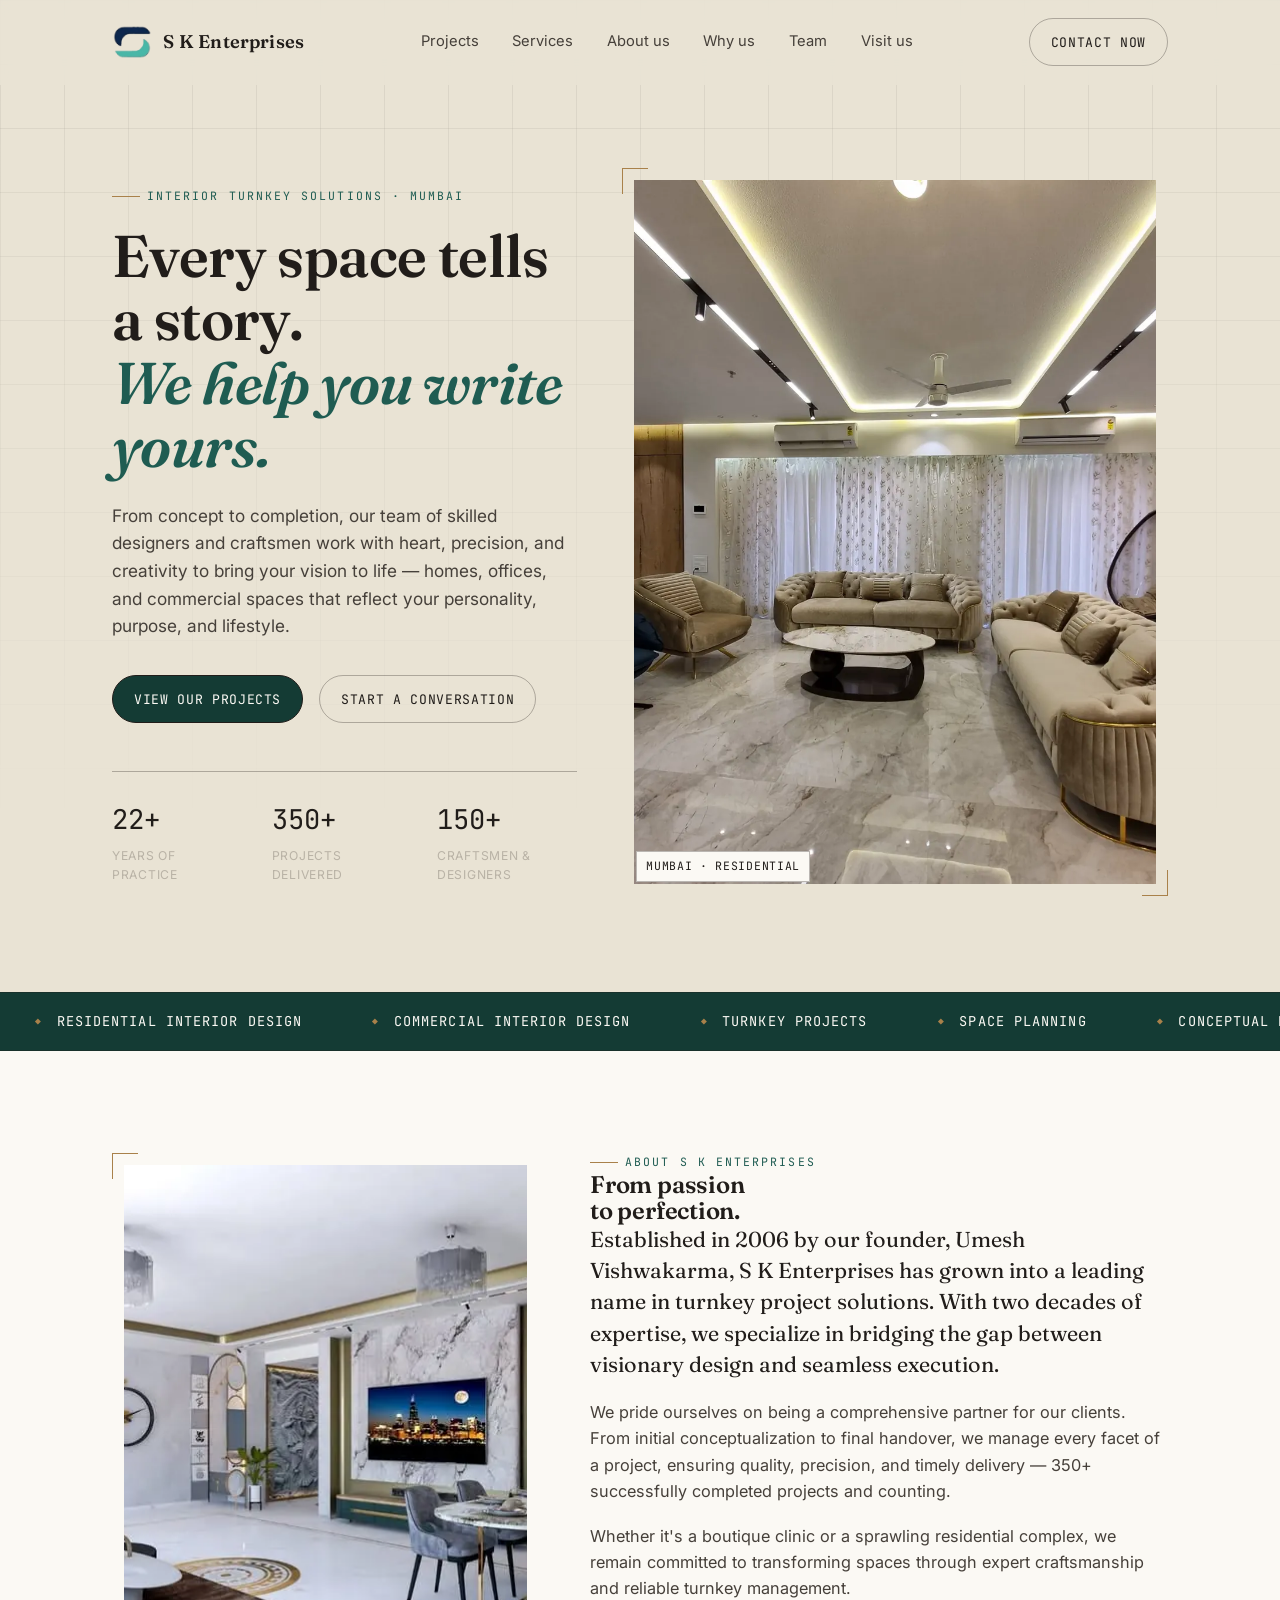
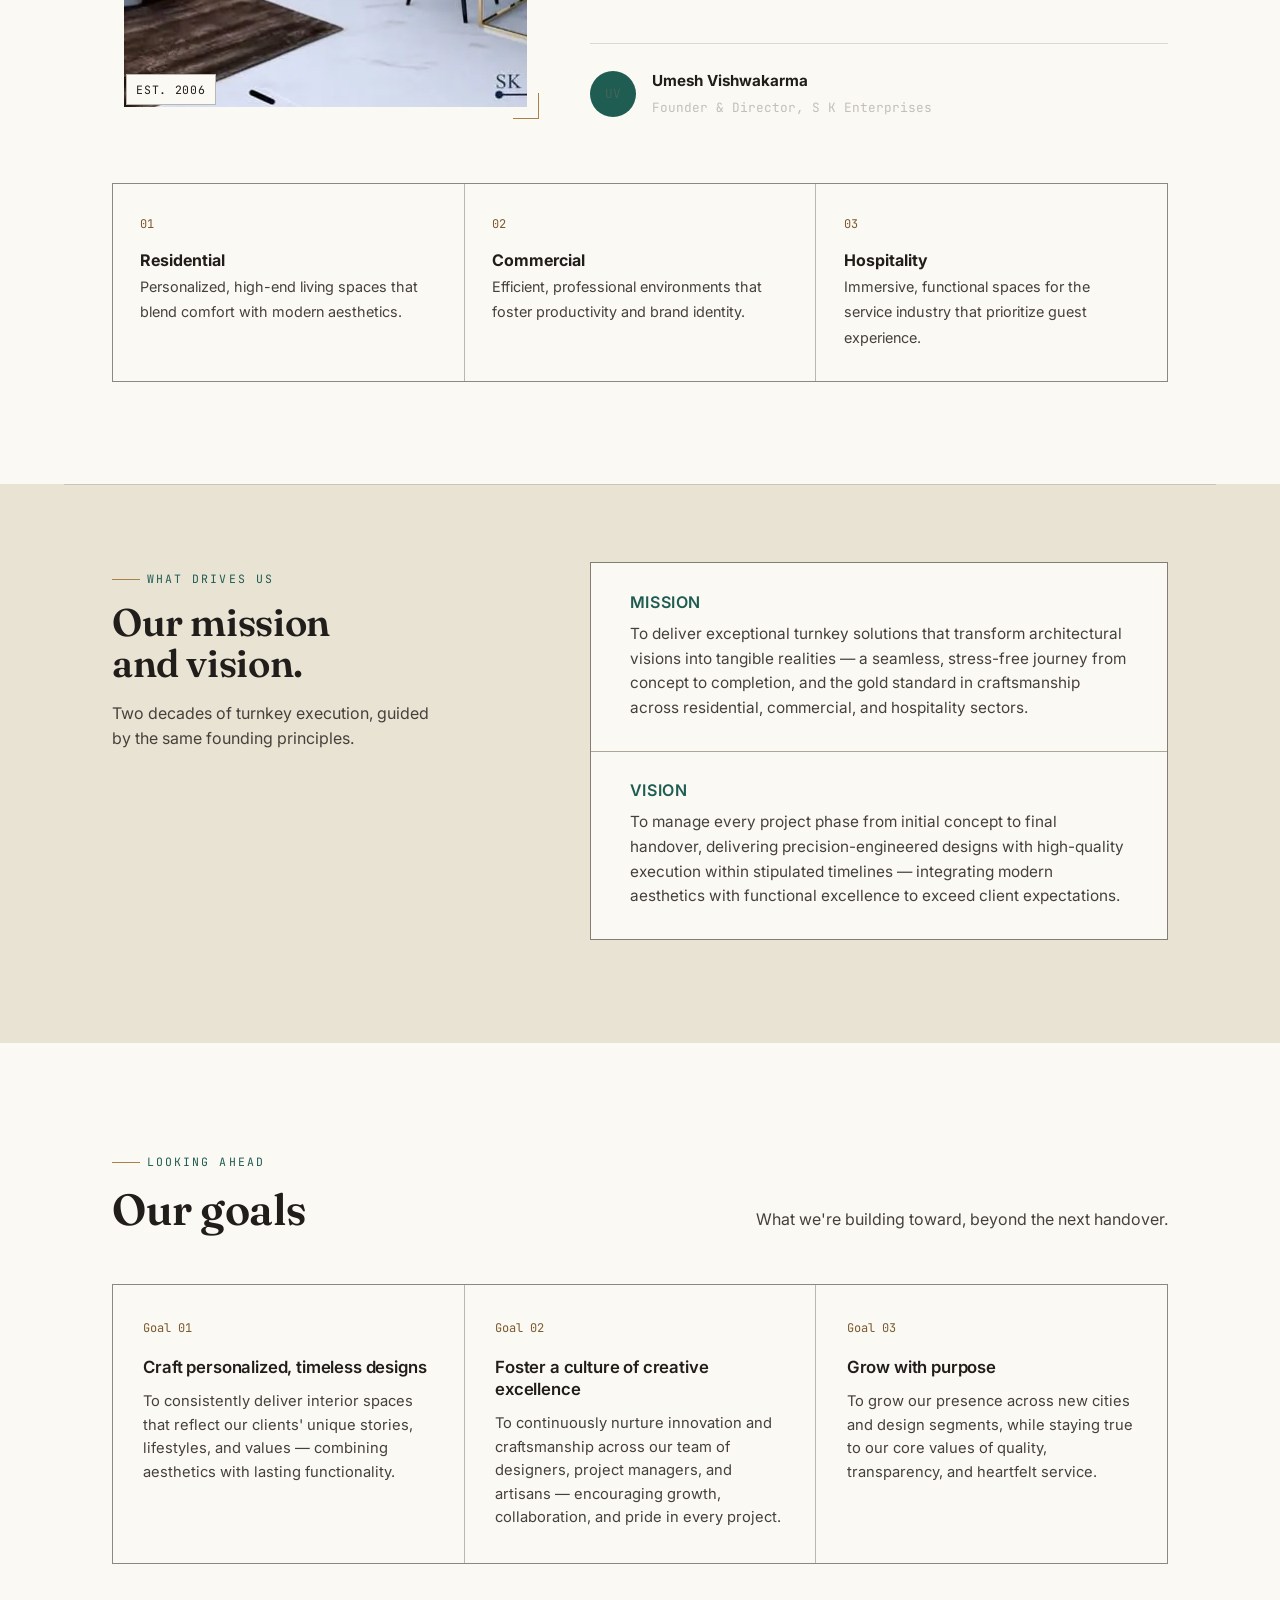
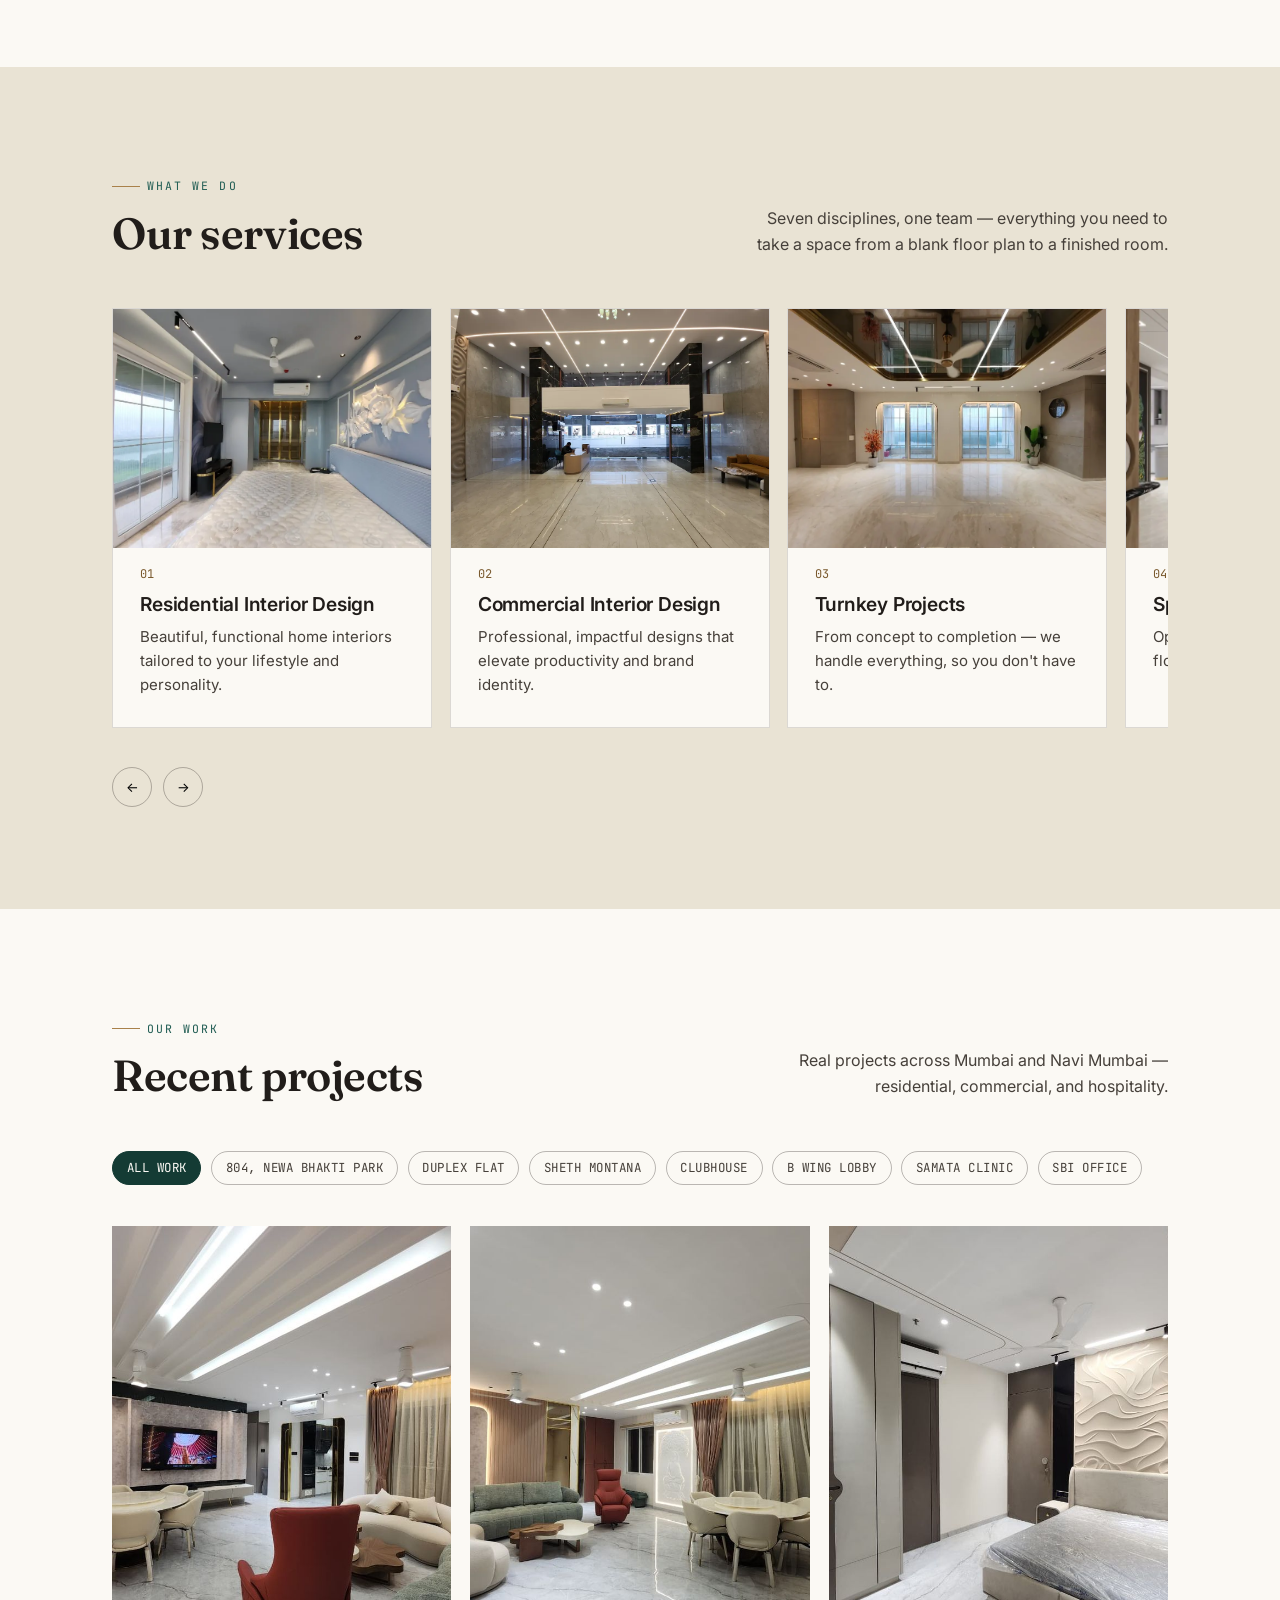
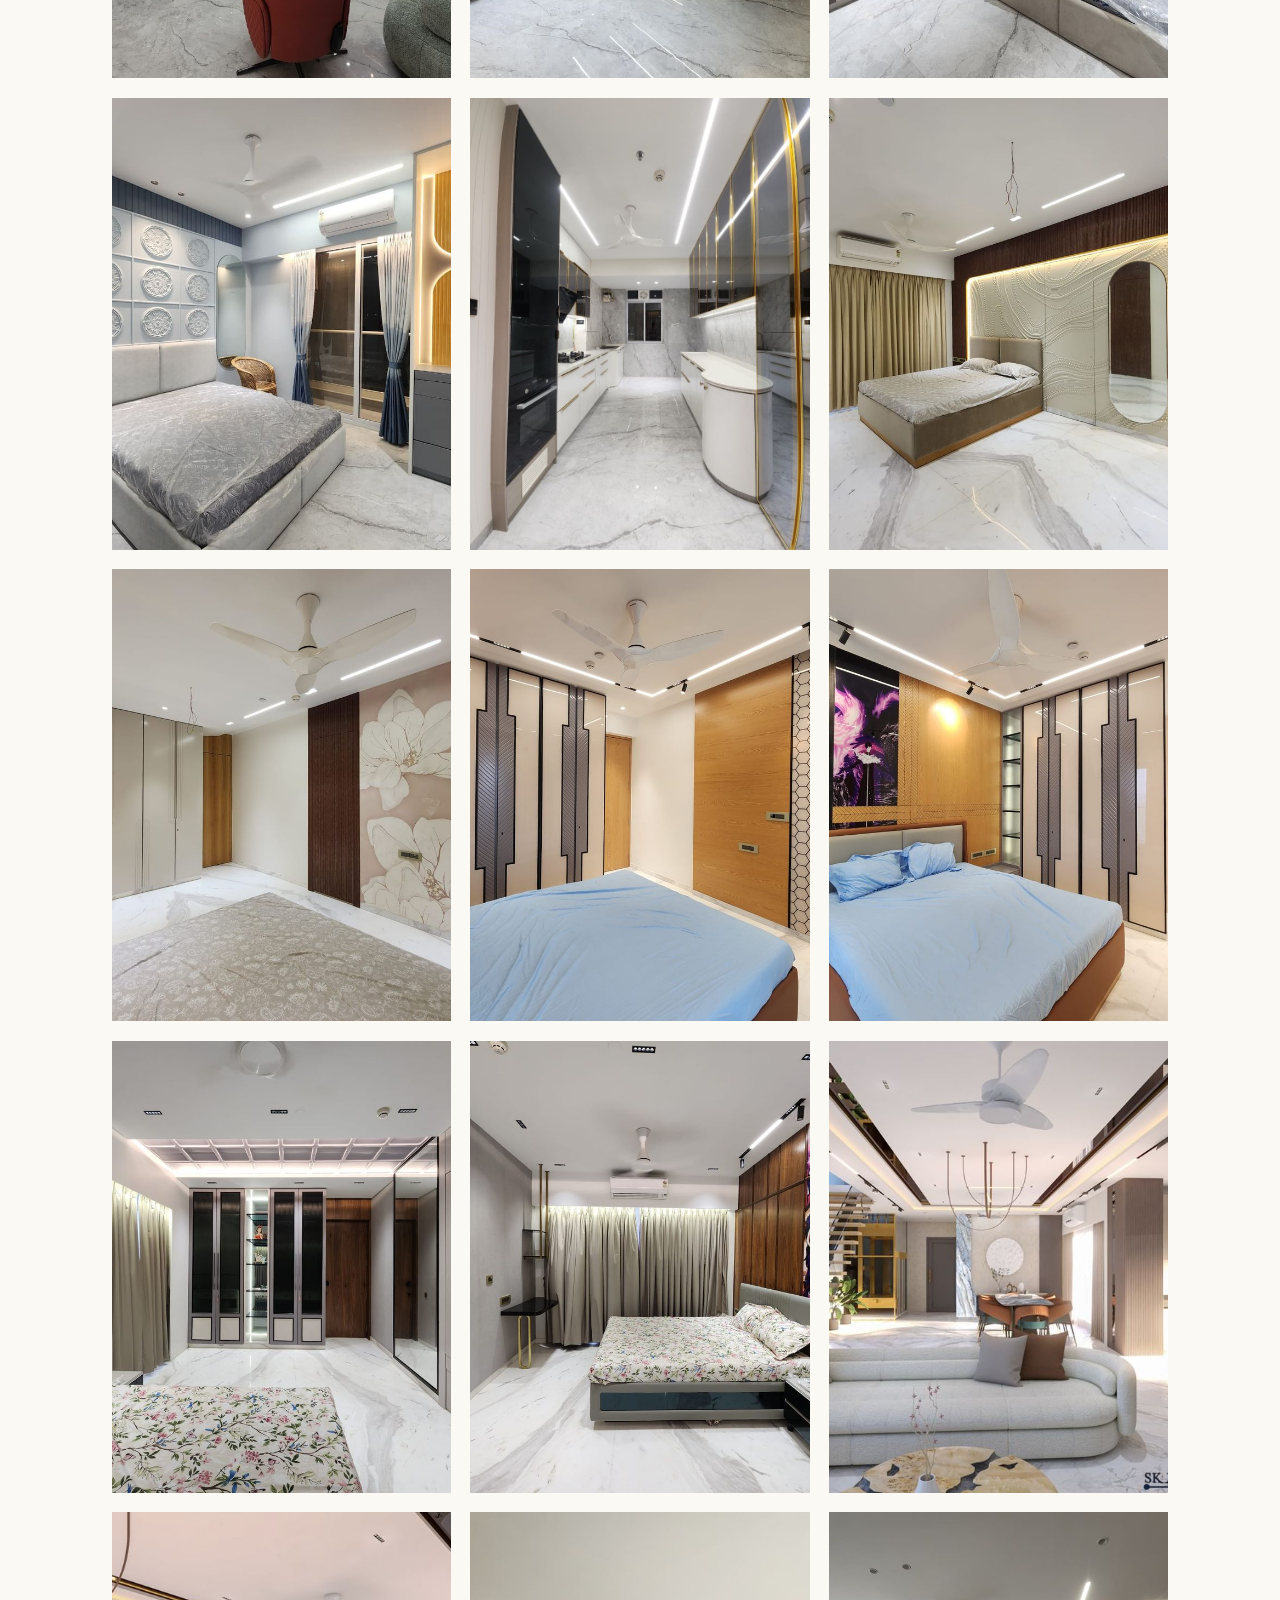
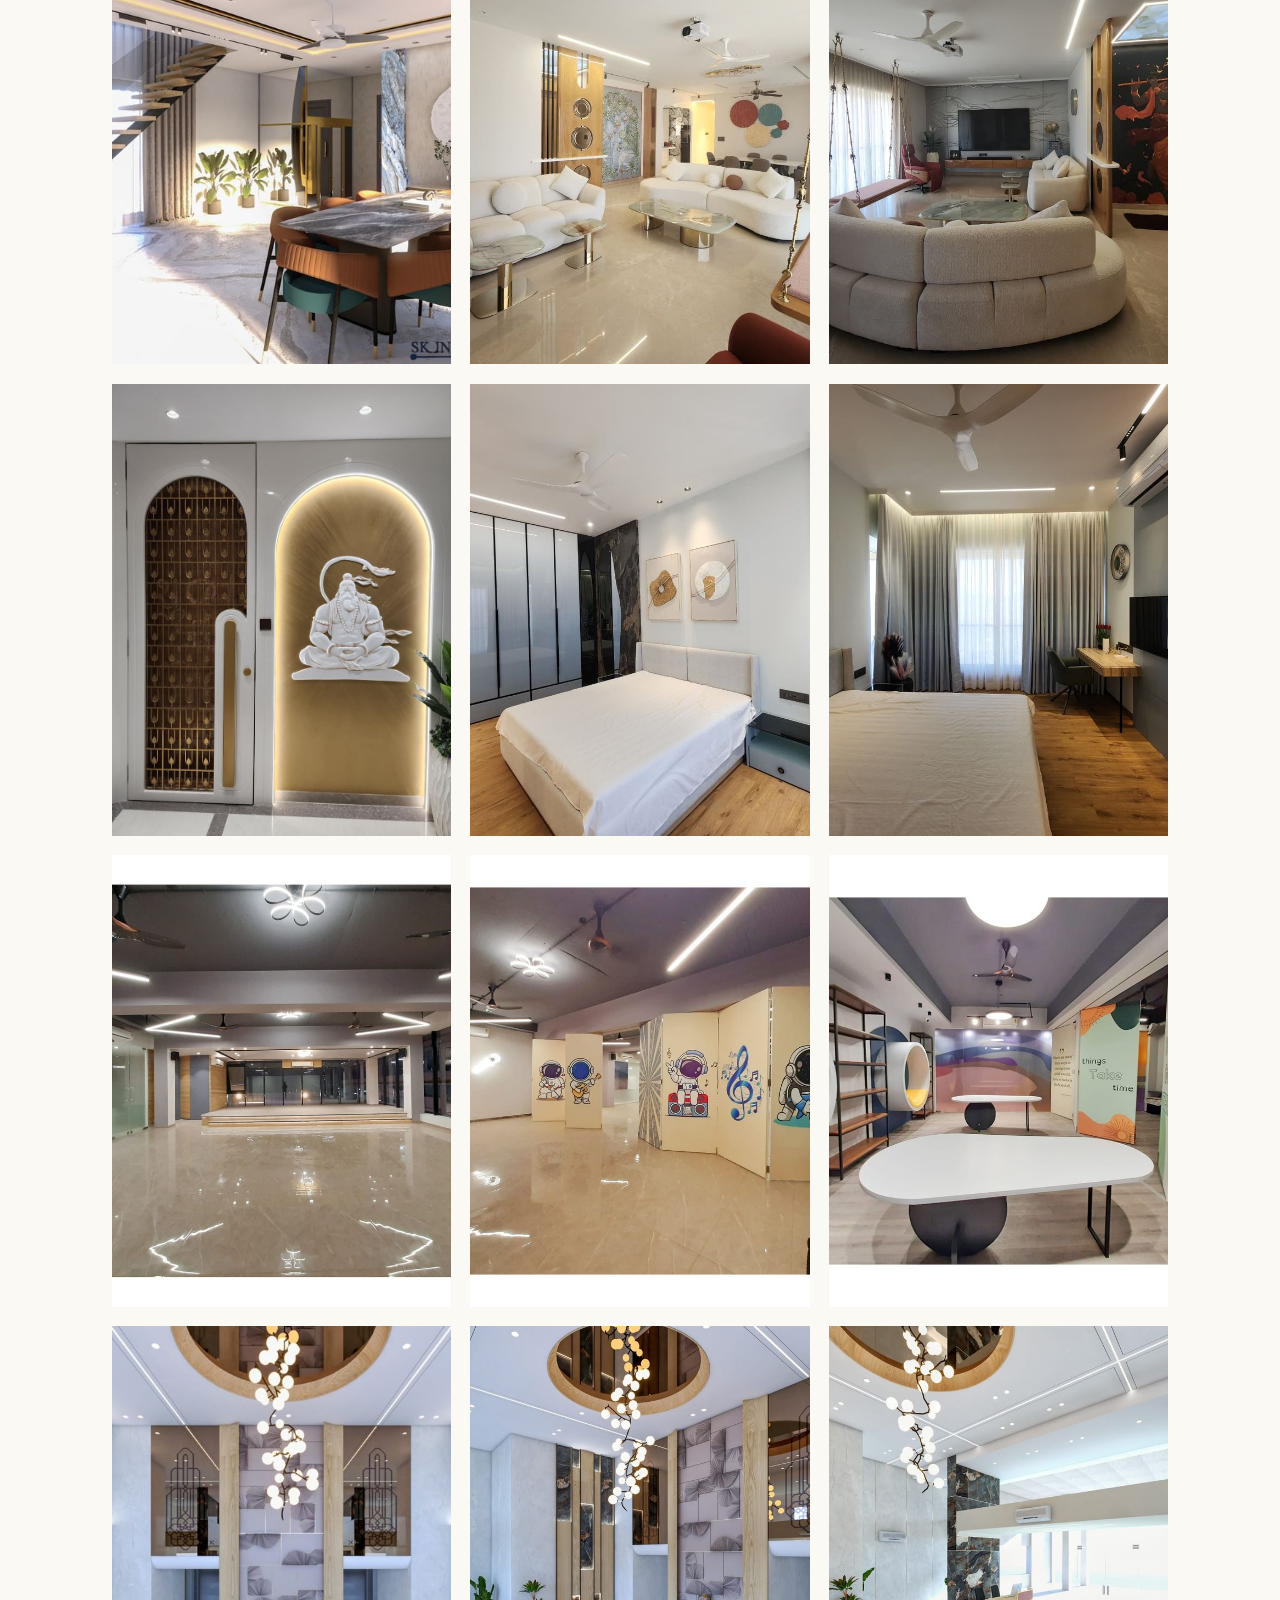
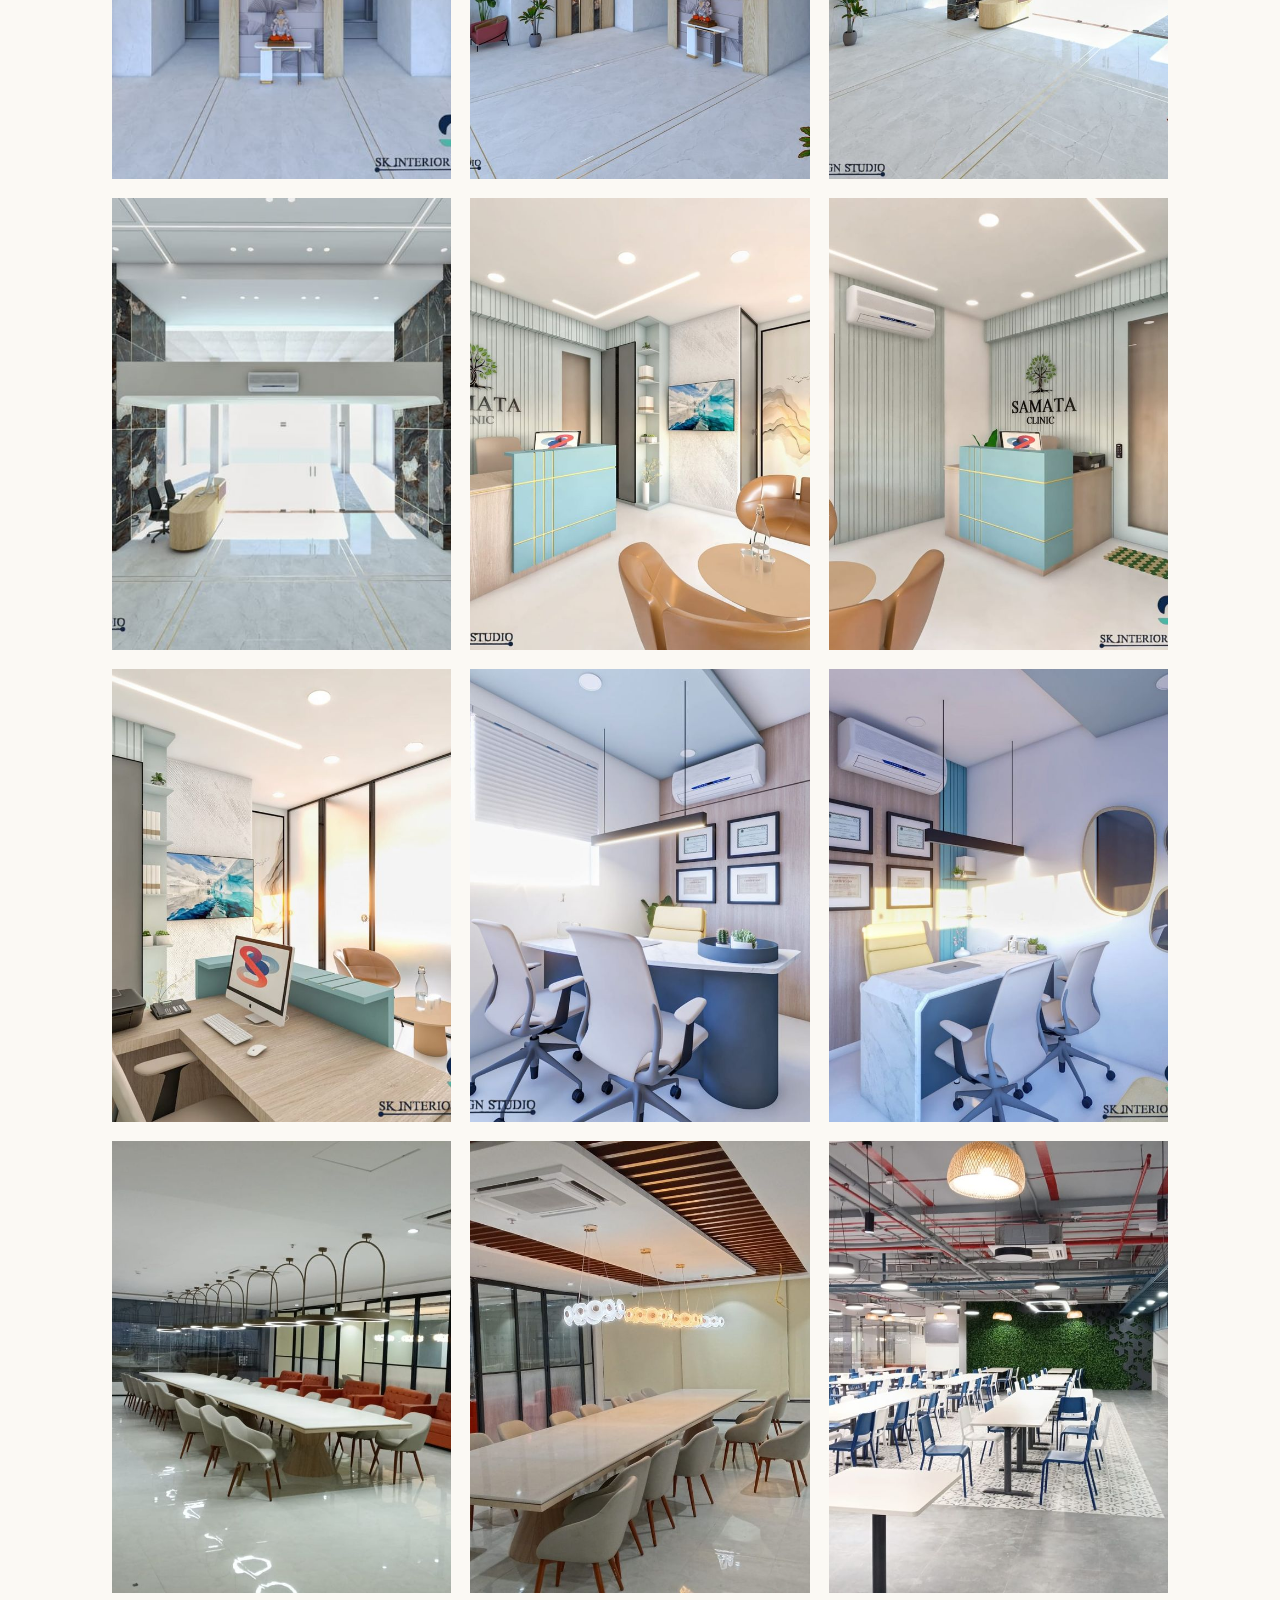
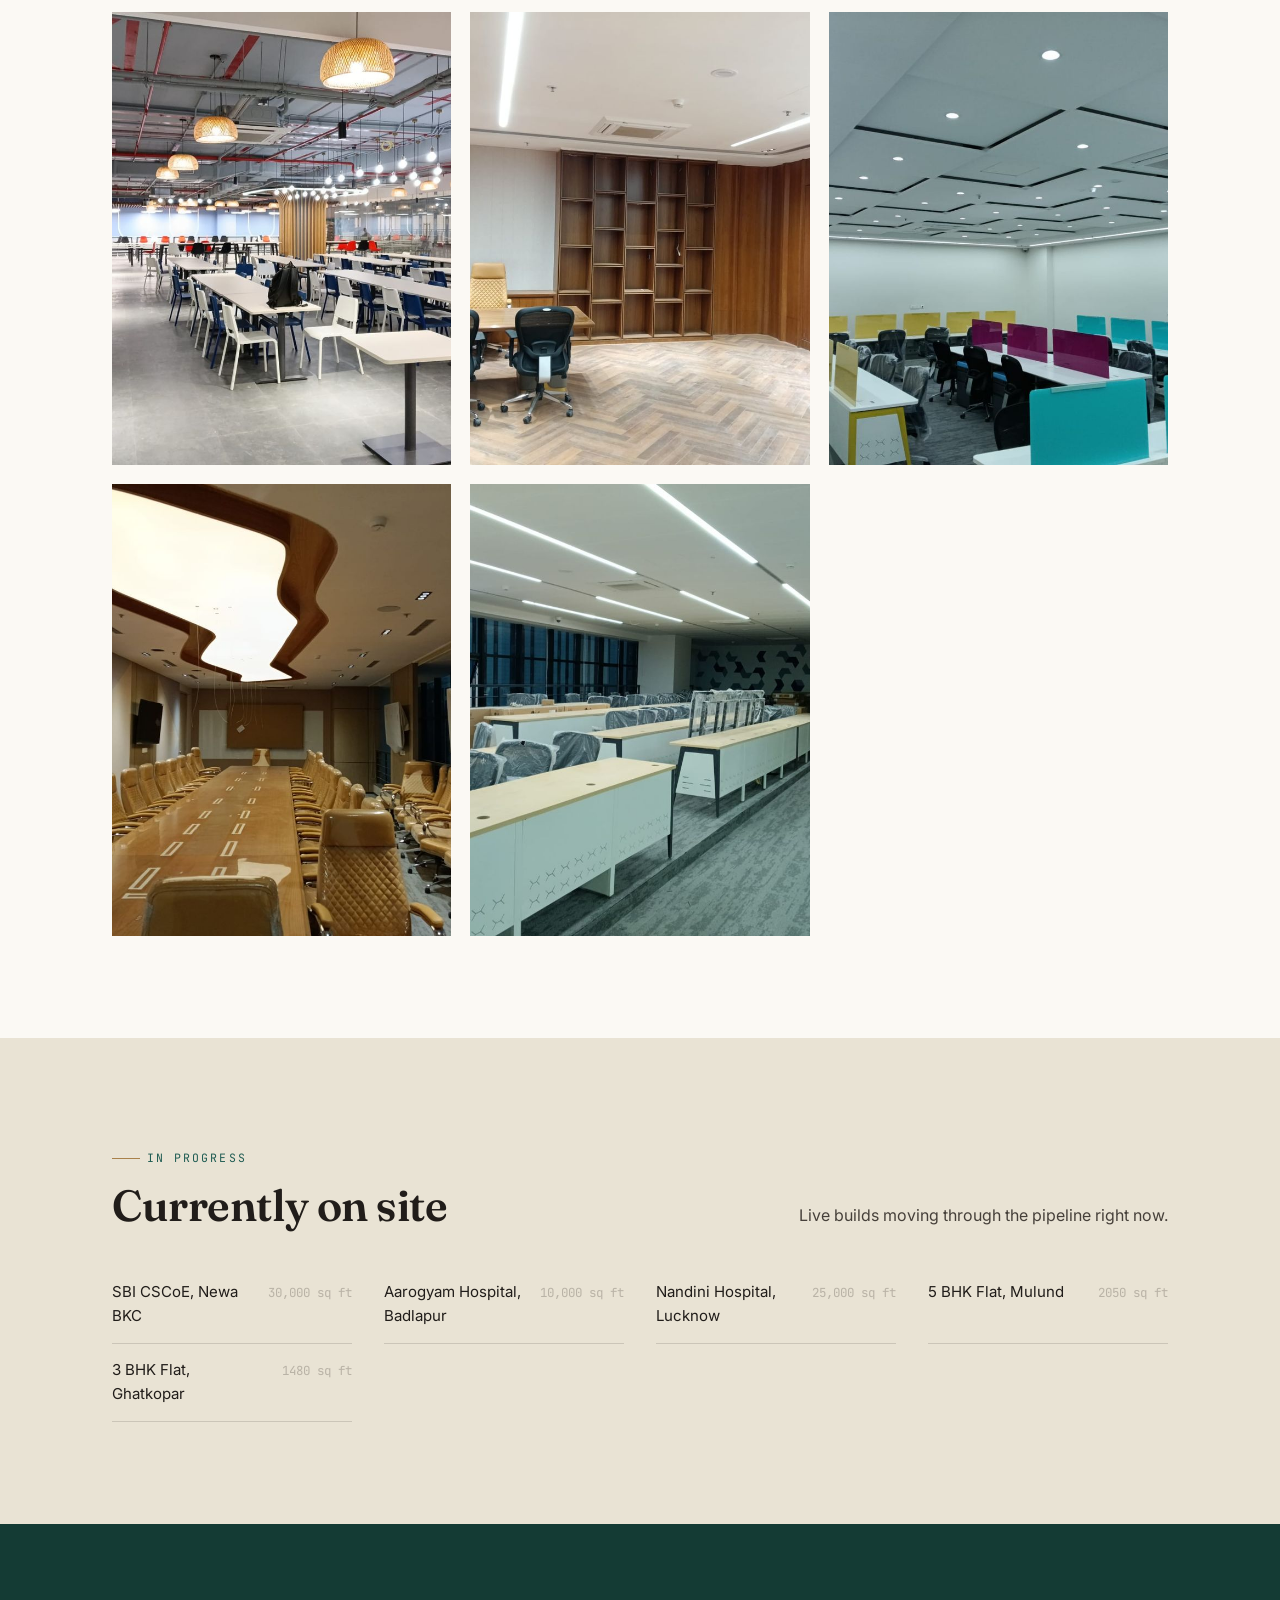
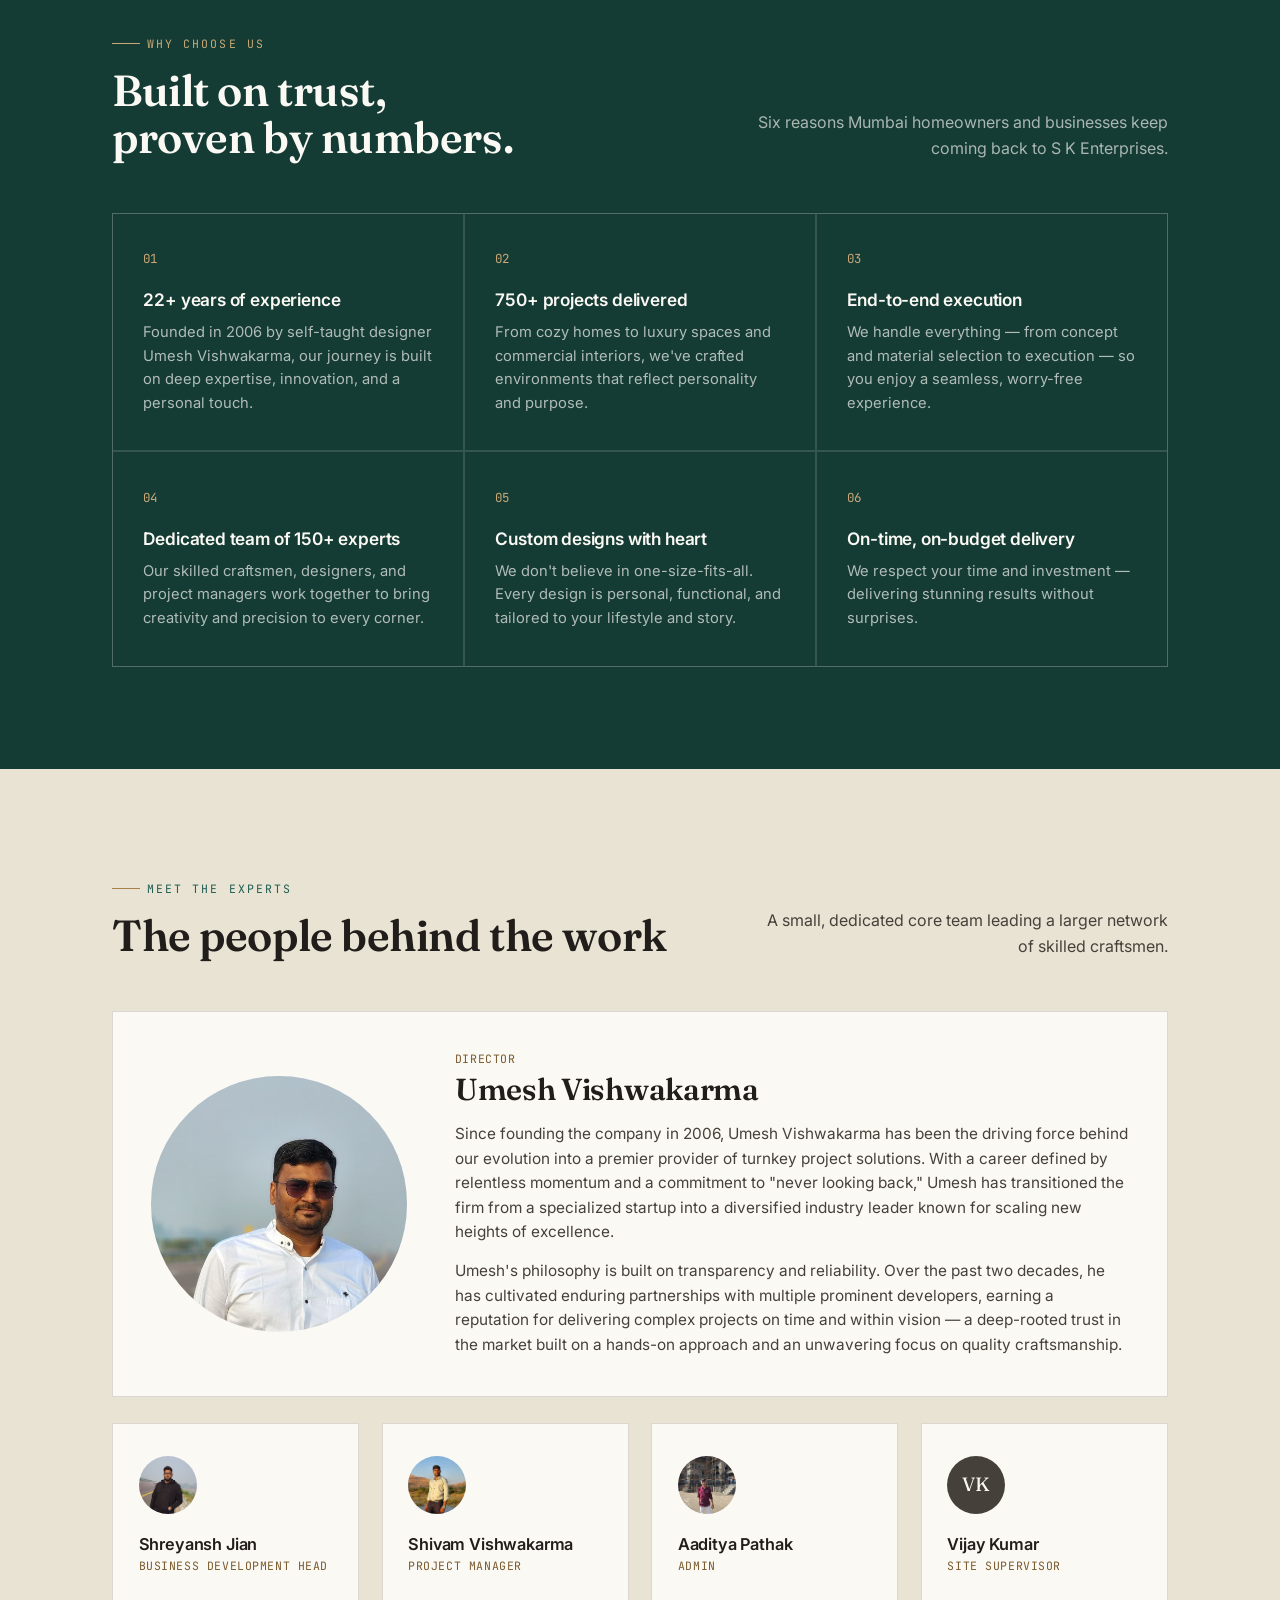
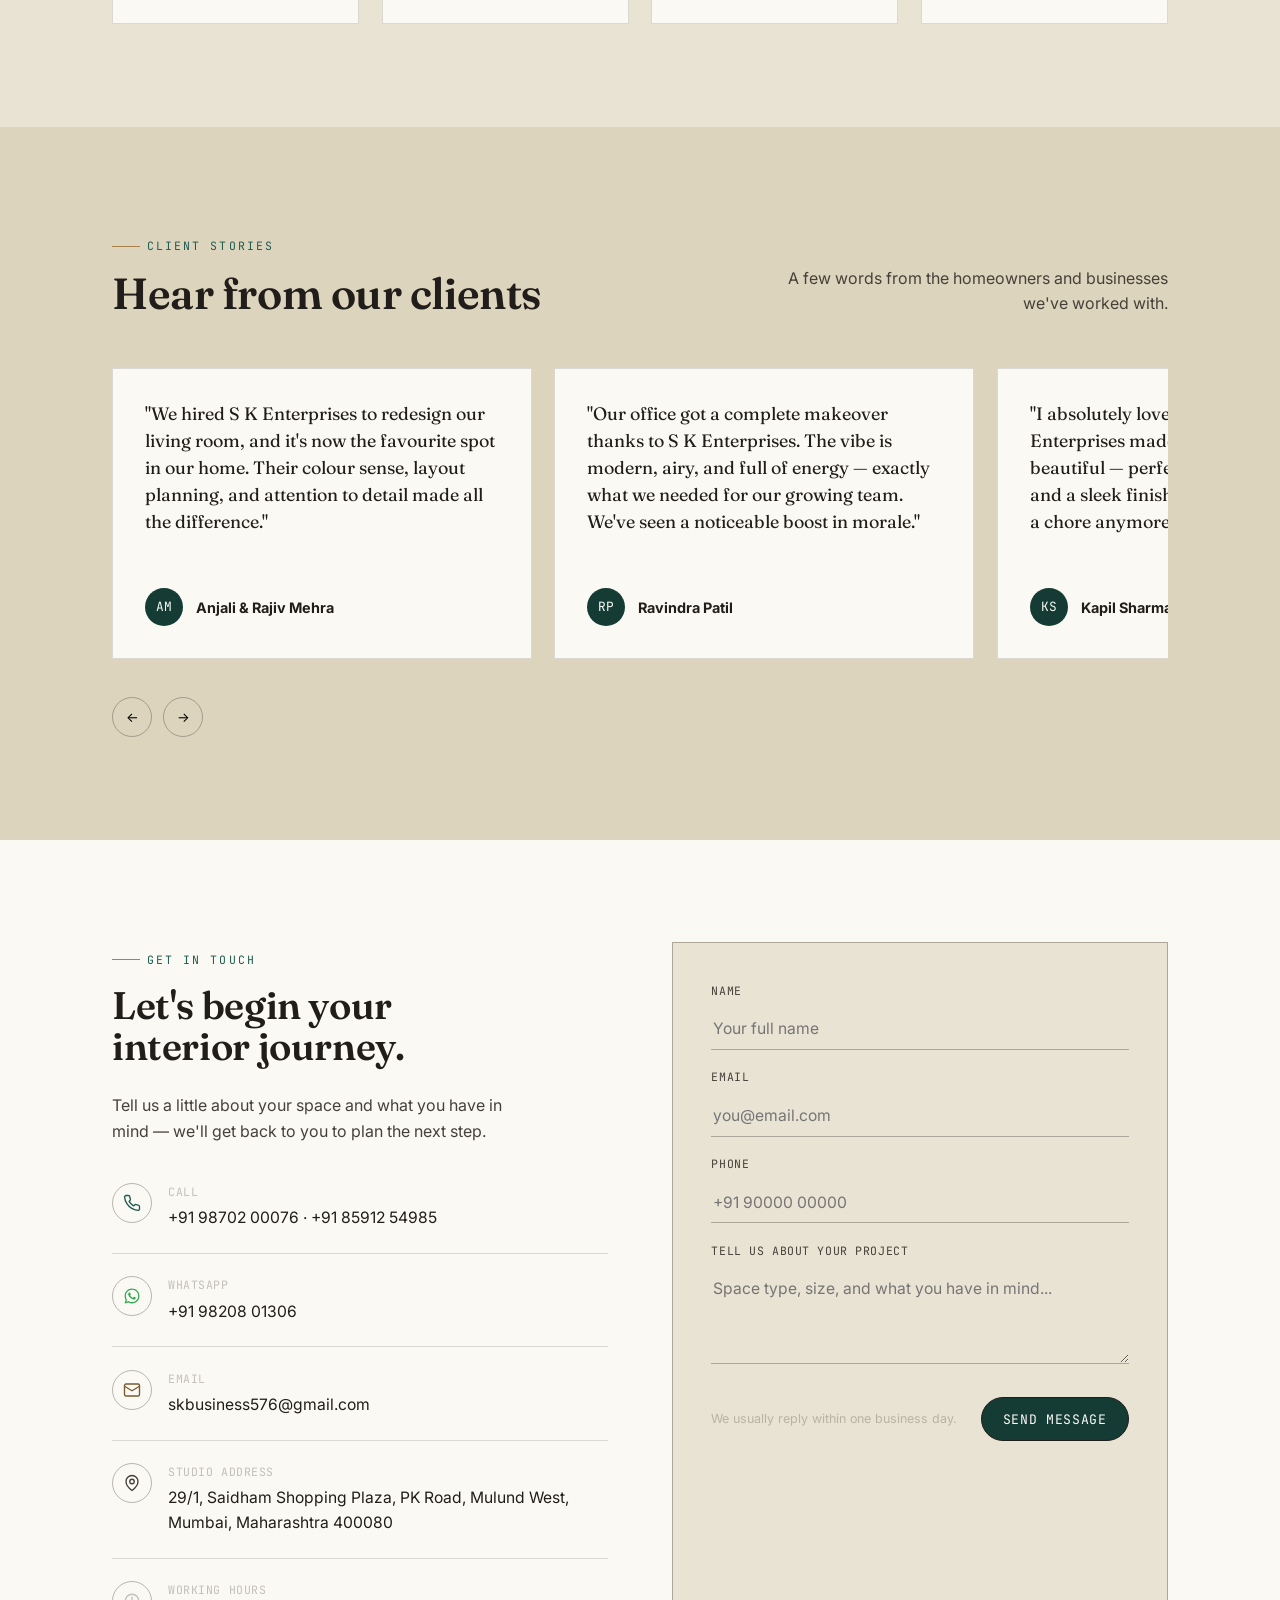
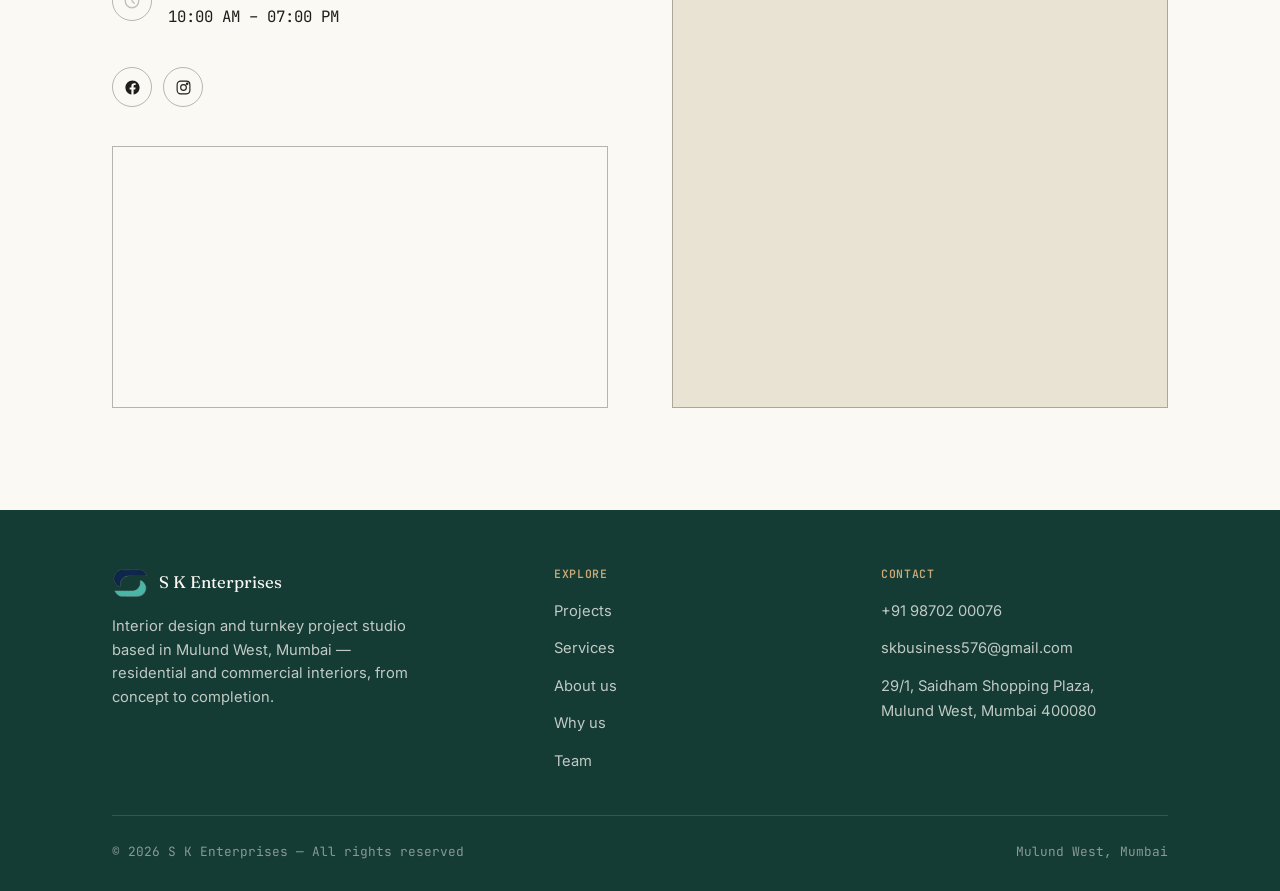
==== commit b77c7f37: "width 90%" ====
--- a/index.html
+++ b/index.html
@@ -813,35 +813,45 @@
 
           <div class="info-list">
             <div class="info-row">
-              <span class="info-icon" aria-hidden="true">&#9742;</span>
+              <a class="info-icon info-icon--call" href="tel:+919870200076" aria-label="Call S K Enterprises">
+                <svg width="18" height="18" viewBox="0 0 24 24" fill="none" stroke="currentColor" stroke-width="1.8" stroke-linecap="round" stroke-linejoin="round"><path d="M22 16.92v3a2 2 0 0 1-2.18 2 19.79 19.79 0 0 1-8.63-3.07 19.5 19.5 0 0 1-6-6 19.79 19.79 0 0 1-3.07-8.67A2 2 0 0 1 4.11 2h3a2 2 0 0 1 2 1.72c.127.96.362 1.903.7 2.81a2 2 0 0 1-.45 2.11L8.09 9.91a16 16 0 0 0 6 6l1.27-1.27a2 2 0 0 1 2.11-.45c.907.338 1.85.573 2.81.7A2 2 0 0 1 22 16.92z"/></svg>
+              </a>
               <div>
                 <div class="info-label">Call</div>
                 <div class="info-value"><a href="tel:+919870200076">+91 98702 00076</a> &middot; <a href="tel:+918591254985">+91 85912 54985</a></div>
               </div>
             </div>
             <div class="info-row">
-              <span class="info-icon" aria-hidden="true">&#9993;</span>
+              <a class="info-icon info-icon--whatsapp" href="https://wa.me/919820801306" target="_blank" rel="noopener" aria-label="Message S K Enterprises on WhatsApp">
+                <svg width="18" height="18" viewBox="0 0 24 24" fill="currentColor"><path d="M12.04 2C6.58 2 2.13 6.45 2.13 11.91c0 1.77.46 3.5 1.34 5.02L2.05 22l5.2-1.36a9.9 9.9 0 0 0 4.78 1.22h.01c5.46 0 9.91-4.45 9.91-9.91C21.95 6.45 17.5 2 12.04 2Zm0 18.13h-.01a8.2 8.2 0 0 1-4.2-1.15l-.3-.18-3.09.81.82-3.01-.2-.31a8.2 8.2 0 0 1-1.26-4.38c0-4.55 3.7-8.24 8.25-8.24 2.2 0 4.27.86 5.83 2.42a8.19 8.19 0 0 1 2.41 5.83c0 4.55-3.71 8.21-8.25 8.21Zm4.52-6.16c-.25-.12-1.47-.72-1.69-.81-.23-.08-.39-.12-.56.13-.17.25-.64.81-.78.97-.14.17-.29.19-.53.06-.25-.12-1.05-.39-2-1.23a7.5 7.5 0 0 1-1.38-1.72c-.15-.25-.02-.38.11-.51.11-.11.25-.29.37-.43.12-.14.16-.25.24-.41.08-.17.04-.31-.02-.44-.06-.12-.56-1.35-.77-1.85-.2-.48-.41-.42-.56-.43h-.48c-.17 0-.44.06-.67.31-.23.25-.87.85-.87 2.08 0 1.23.89 2.41 1.02 2.58.12.17 1.75 2.67 4.24 3.74.59.26 1.05.41 1.41.52.59.19 1.13.16 1.56.1.48-.07 1.47-.6 1.67-1.18.21-.58.21-1.08.15-1.18-.06-.1-.23-.16-.48-.28Z"/></svg>
+              </a>
               <div>
                 <div class="info-label">WhatsApp</div>
                 <div class="info-value"><a href="https://wa.me/919820801306" target="_blank" rel="noopener">+91 98208 01306</a></div>
               </div>
             </div>
             <div class="info-row">
-              <span class="info-icon" aria-hidden="true">@</span>
+              <a class="info-icon info-icon--email" href="mailto:skbusiness576@gmail.com" aria-label="Email S K Enterprises">
+                <svg width="18" height="18" viewBox="0 0 24 24" fill="none" stroke="currentColor" stroke-width="1.8" stroke-linecap="round" stroke-linejoin="round"><rect x="2" y="4" width="20" height="16" rx="2"/><path d="m2 7 10 6 10-6"/></svg>
+              </a>
               <div>
                 <div class="info-label">Email</div>
                 <div class="info-value"><a href="mailto:skbusiness576@gmail.com">skbusiness576@gmail.com</a></div>
               </div>
             </div>
             <div class="info-row">
-              <span class="info-icon" aria-hidden="true">&#8982;</span>
+              <a class="info-icon info-icon--address" href="https://www.google.com/maps?q=29%2F1%2C+Saidham+Shopping+Plaza%2C+PK+Road%2C+Mulund+West%2C+Mumbai%2C+Maharashtra+400080" target="_blank" rel="noopener" aria-label="Open studio address in Google Maps">
+                <svg width="18" height="18" viewBox="0 0 24 24" fill="none" stroke="currentColor" stroke-width="1.8" stroke-linecap="round" stroke-linejoin="round"><path d="M20 10c0 6-8 12-8 12s-8-6-8-12a8 8 0 0 1 16 0Z"/><circle cx="12" cy="10" r="3"/></svg>
+              </a>
               <div>
                 <div class="info-label">Studio address</div>
-                <div class="info-value">29/1, Saidham Shopping Plaza, PK Road, Mulund West, Mumbai, Maharashtra 400080</div>
+                <div class="info-value"><a href="https://www.google.com/maps?q=29%2F1%2C+Saidham+Shopping+Plaza%2C+PK+Road%2C+Mulund+West%2C+Mumbai%2C+Maharashtra+400080" target="_blank" rel="noopener">29/1, Saidham Shopping Plaza, PK Road, Mulund West, Mumbai, Maharashtra 400080</a></div>
               </div>
             </div>
             <div class="info-row">
-              <span class="info-icon" aria-hidden="true">&#128337;</span>
+              <span class="info-icon info-icon--hours" aria-hidden="true">
+                <svg width="18" height="18" viewBox="0 0 24 24" fill="none" stroke="currentColor" stroke-width="1.8" stroke-linecap="round" stroke-linejoin="round"><circle cx="12" cy="12" r="9"/><path d="M12 7v5l3 3"/></svg>
+              </span>
               <div>
                 <div class="info-label">Working hours</div>
                 <div class="info-value mono">10:00 AM &ndash; 07:00 PM</div>
--- a/assets/css/main.css
+++ b/assets/css/main.css
@@ -16,6 +16,7 @@
   --brass: #a9814a;
   --brass-light: #c9a877;
   --brass-text: #7a5a2e;
+  --whatsapp: #2fa84f;
   --teal: #1f5c52;
   --teal-deep: #143b34;
   --line: rgba(33, 29, 26, 0.15);
@@ -26,7 +27,7 @@
   --font-body: "Inter", -apple-system, BlinkMacSystemFont, sans-serif;
   --font-mono: "JetBrains Mono", ui-monospace, monospace;
 
-  --container: 1240px;
+  --container: 1600px;
   --gutter: clamp(1.25rem, 4vw, 3rem);
 }
 
@@ -109,6 +110,25 @@
   max-width: var(--container);
   margin: 0 auto;
   padding: 0 var(--gutter);
+}
+
+/* Desktop/tablet: use ~90% of the viewport instead of a fixed-width
+   column, so the page doesn't leave large empty margins on wide screens.
+   Mobile (below 641px) keeps the padding-based layout untouched. */
+@media (min-width: 641px) {
+  .container {
+    width: 90%;
+    max-width: var(--container);
+    padding: 0;
+  }
+}
+
+@media (min-width: 861px) {
+  .container {
+    width: 90%;
+    max-width: 1600px;
+    padding: 0 var(--gutter);
+  }
 }
 
 /* ---------- eyebrow / mono labels ---------- */
@@ -1412,6 +1432,56 @@
   justify-content: center;
   flex-shrink: 0;
   color: var(--teal);
+  transition: background 0.2s ease, color 0.2s ease, border-color 0.2s ease, transform 0.2s ease;
+}
+
+a.info-icon {
+  cursor: pointer;
+}
+
+a.info-icon:hover {
+  transform: translateY(-2px);
+  color: var(--paper);
+}
+
+.info-icon--call {
+  color: var(--teal);
+}
+
+a.info-icon--call:hover {
+  background: var(--teal);
+  border-color: var(--teal);
+}
+
+.info-icon--whatsapp {
+  color: var(--whatsapp);
+}
+
+a.info-icon--whatsapp:hover {
+  background: var(--whatsapp);
+  border-color: var(--whatsapp);
+}
+
+.info-icon--email {
+  color: var(--brass-text);
+}
+
+a.info-icon--email:hover {
+  background: var(--brass-text);
+  border-color: var(--brass-text);
+}
+
+.info-icon--address {
+  color: var(--ink-soft);
+}
+
+a.info-icon--address:hover {
+  background: var(--ink-soft);
+  border-color: var(--ink-soft);
+}
+
+.info-icon--hours {
+  color: var(--ink-faint);
 }
 
 .info-label {
